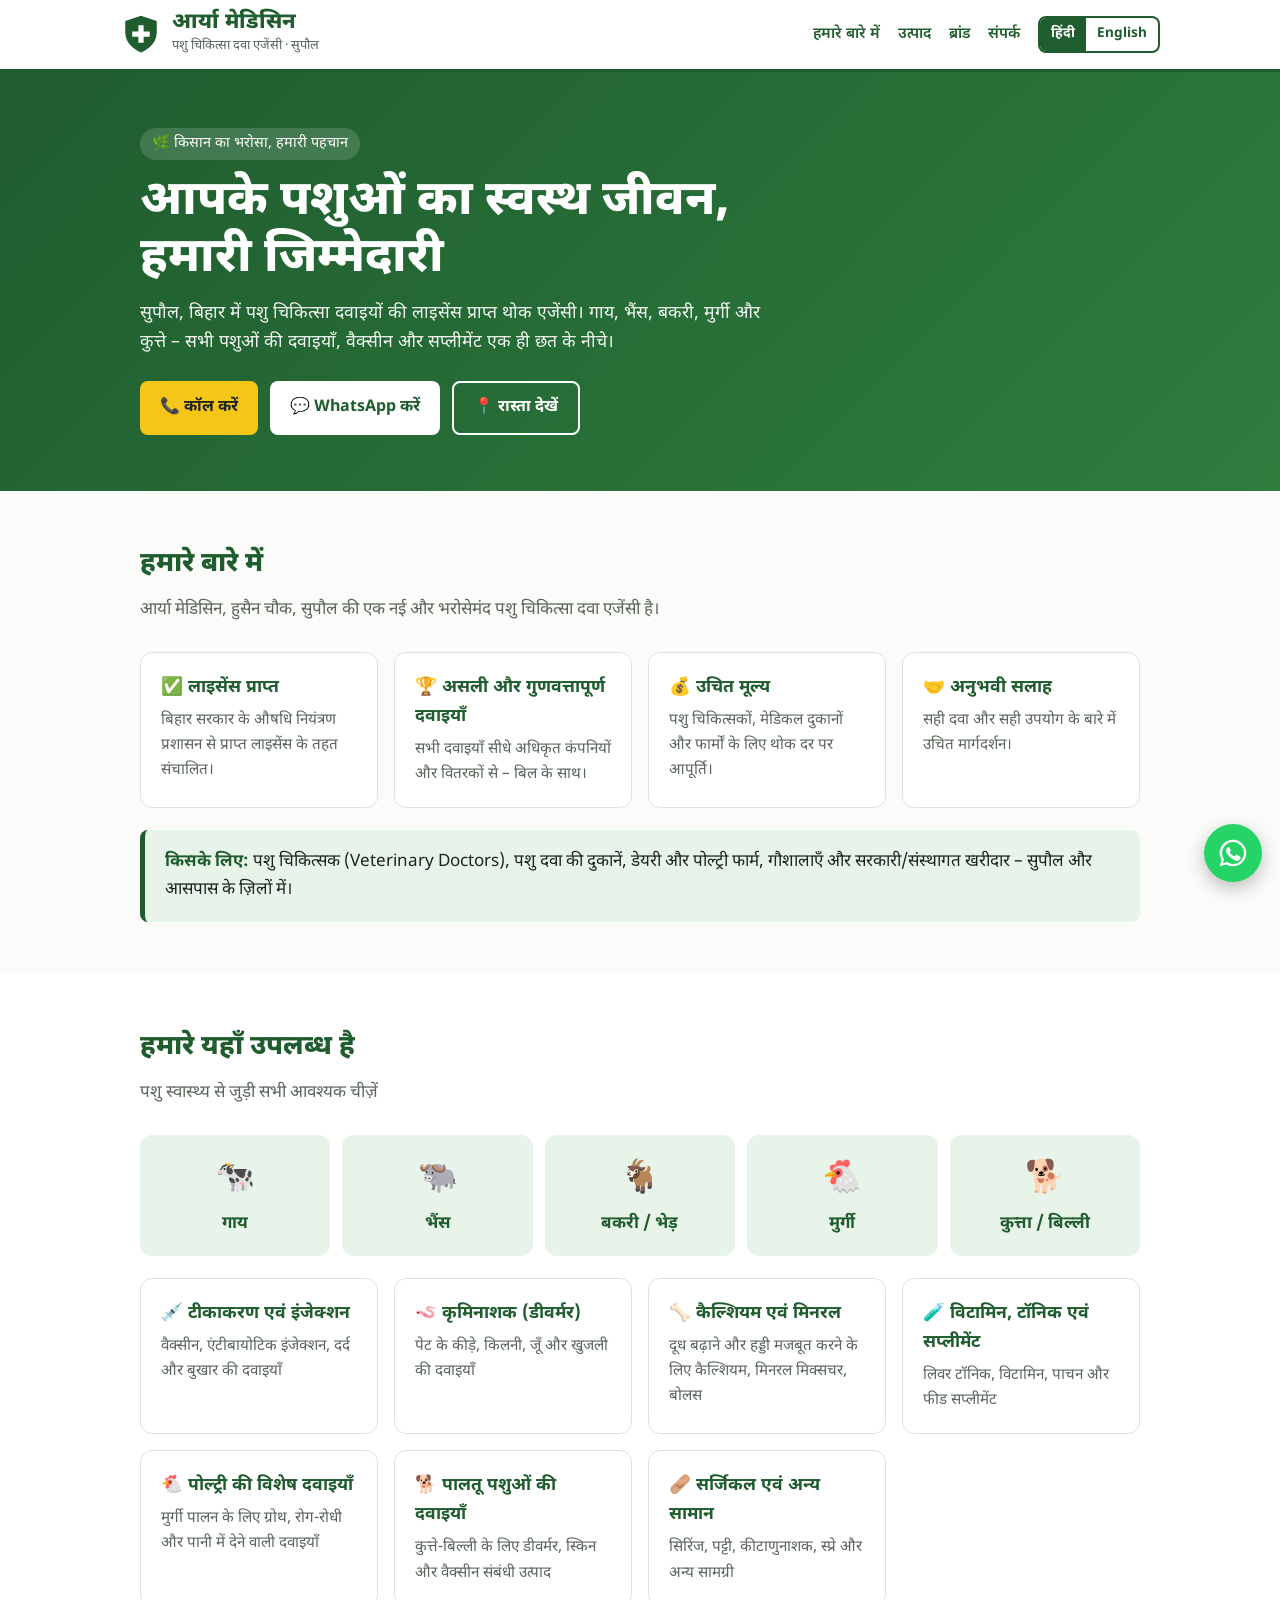
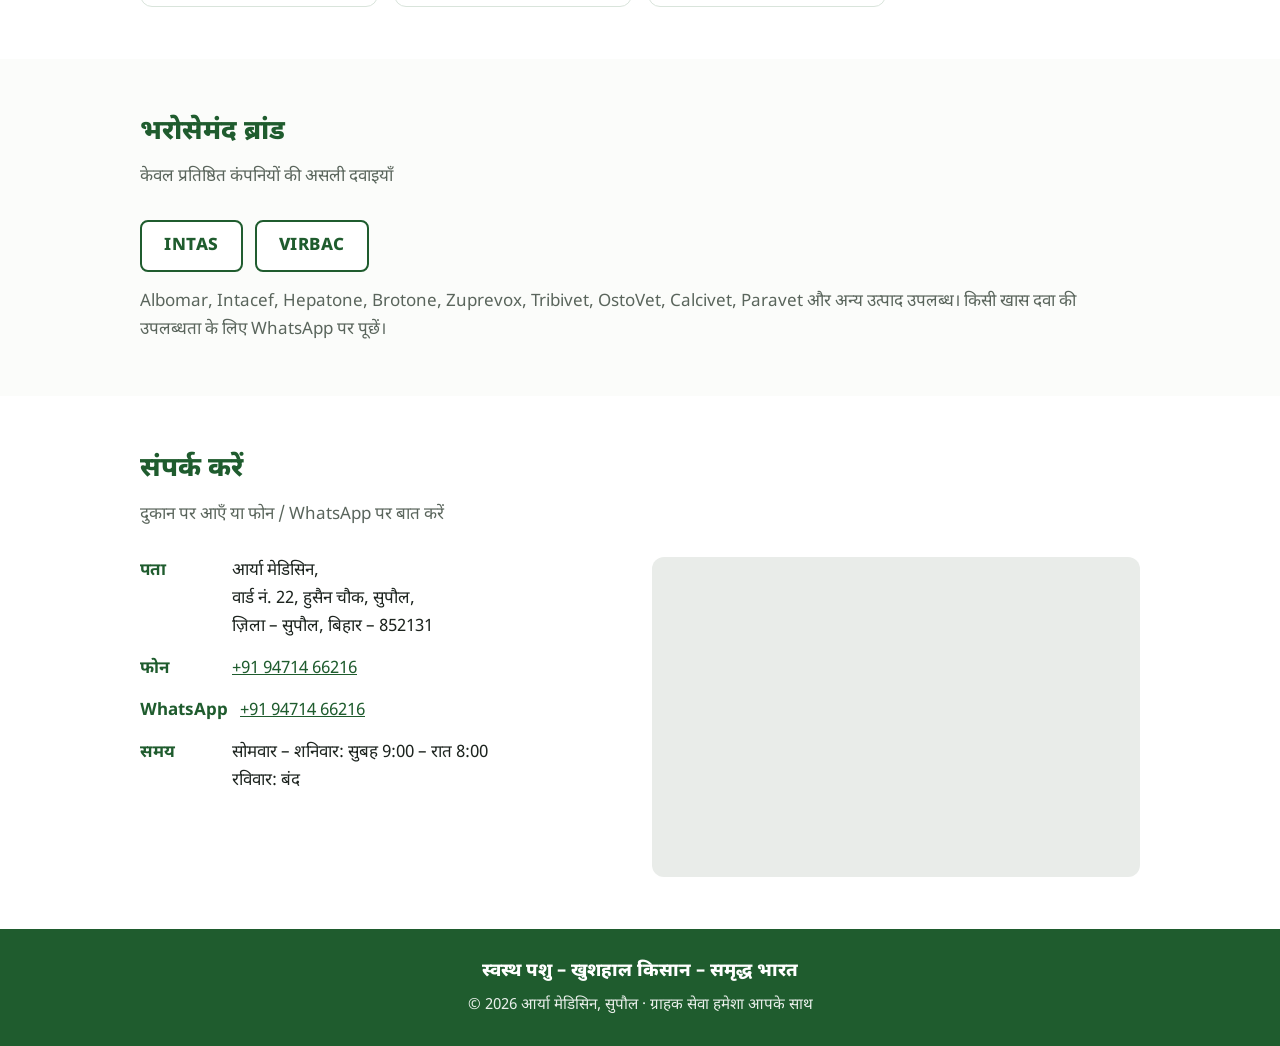
==== index.html @ ba801349 "Arya Medicine bilingual static site" ====
<!DOCTYPE html>
<html lang="hi">
<head>
<meta charset="UTF-8">
<meta name="viewport" content="width=device-width, initial-scale=1">
<title>आर्या मेडिसिन – पशु चिकित्सा दवा एजेंसी, सुपौल, बिहार</title>
<meta name="description" content="आर्या मेडिसिन, हुसैन चौक, सुपौल (बिहार) – गाय, भैंस, बकरी, मुर्गी और कुत्ते की दवाइयाँ, वैक्सीन, इंजेक्शन, विटामिन और सप्लीमेंट की लाइसेंस प्राप्त थोक एजेंसी। Intas, Virbac जैसे भरोसेमंद ब्रांड।">
<link rel="canonical" href="https://aryamedicine.in/">
<link rel="alternate" hreflang="hi" href="https://aryamedicine.in/">
<link rel="alternate" hreflang="en" href="https://aryamedicine.in/en/">
<link rel="alternate" hreflang="x-default" href="https://aryamedicine.in/">
<meta property="og:title" content="आर्या मेडिसिन – पशु चिकित्सा दवा एजेंसी, सुपौल">
<meta property="og:description" content="सुपौल, बिहार में पशु दवाइयों की लाइसेंस प्राप्त थोक एजेंसी। गाय, भैंस, बकरी, मुर्गी, कुत्ते – सभी की दवाइयाँ उपलब्ध।">
<meta property="og:type" content="website">
<meta property="og:url" content="https://aryamedicine.in/">
<meta property="og:locale" content="hi_IN">
<link rel="preconnect" href="https://fonts.googleapis.com">
<link rel="preconnect" href="https://fonts.gstatic.com" crossorigin>
<link href="https://fonts.googleapis.com/css2?family=Noto+Sans+Devanagari:wght@400;600;800&display=swap" rel="stylesheet">
<link rel="stylesheet" href="style.css">
<script type="application/ld+json">
{
  "@context": "https://schema.org",
  "@type": ["WholesaleStore", "MedicalBusiness"],
  "@id": "https://aryamedicine.in/#business",
  "name": "Arya Medicine",
  "alternateName": "आर्या मेडिसिन",
  "description": "Licensed veterinary medicine wholesale agency in Supaul, Bihar. Medicines, vaccines, dewormers, supplements for cattle, buffalo, goat, poultry and pets.",
  "url": "https://aryamedicine.in/",
  "telephone": "+91-9471466216",
  "address": {
    "@type": "PostalAddress",
    "streetAddress": "Ward No-22, Husain Chowk",
    "addressLocality": "Supaul",
    "addressRegion": "Bihar",
    "postalCode": "852131",
    "addressCountry": "IN"
  },
  "geo": { "@type": "GeoCoordinates", "latitude": 26.1260, "longitude": 86.6050 },
  "openingHoursSpecification": [{
    "@type": "OpeningHoursSpecification",
    "dayOfWeek": ["Monday","Tuesday","Wednesday","Thursday","Friday","Saturday"],
    "opens": "09:00", "closes": "20:00"
  }],
  "areaServed": [
    { "@type": "AdministrativeArea", "name": "Supaul District, Bihar" },
    { "@type": "City", "name": "Supaul" }
  ],
  "knowsAbout": ["Veterinary medicines","Cattle medicines","Poultry medicines","Goat medicines","Pet medicines","Veterinary vaccines","Animal feed supplements"],
  "brand": [{ "@type": "Brand", "name": "Intas" }, { "@type": "Brand", "name": "Virbac" }],
  "sameAs": []
}
</script>
</head>
<body>

<header>
  <div class="wrap top">
    <a class="logo" href="./">
      <svg viewBox="0 0 48 48" aria-hidden="true"><path d="M24 3l18 6v13c0 11-8 19-18 23C14 41 6 33 6 22V9z" fill="#1f5c2e"/><path d="M21 14h6v7h7v6h-7v7h-6v-7h-7v-6h7z" fill="#fff"/></svg>
      <span><b>आर्या मेडिसिन</b><small>पशु चिकित्सा दवा एजेंसी · सुपौल</small></span>
    </a>
    <div class="right">
      <nav>
        <a href="#about">हमारे बारे में</a>
        <a href="#products">उत्पाद</a>
        <a href="#brands">ब्रांड</a>
        <a href="#contact">संपर्क</a>
      </nav>
      <div class="lang" aria-label="भाषा चुनें"><span>हिंदी</span><a href="en/" hreflang="en" lang="en">English</a></div>
    </div>
  </div>
</header>

<div class="hero">
  <div class="wrap">
    <span class="tag">🌿 किसान का भरोसा, हमारी पहचान</span>
    <h1>आपके पशुओं का स्वस्थ जीवन,<br>हमारी जिम्मेदारी</h1>
    <p>सुपौल, बिहार में पशु चिकित्सा दवाइयों की लाइसेंस प्राप्त थोक एजेंसी। गाय, भैंस, बकरी, मुर्गी और कुत्ते – सभी पशुओं की दवाइयाँ, वैक्सीन और सप्लीमेंट एक ही छत के नीचे।</p>
    <div class="btns">
      <a class="btn btn-y" href="tel:+919471466216">📞 कॉल करें</a>
      <a class="btn btn-w" href="https://wa.me/919471466216?text=नमस्ते%2C%20मुझे%20दवाई%20की%20जानकारी%20चाहिए">💬 WhatsApp करें</a>
      <a class="btn btn-o" href="#contact">📍 रास्ता देखें</a>
    </div>
  </div>
</div>

<section id="about">
  <div class="wrap">
    <h2>हमारे बारे में</h2>
    <p class="sub">आर्या मेडिसिन, हुसैन चौक, सुपौल की एक नई और भरोसेमंद पशु चिकित्सा दवा एजेंसी है।</p>
    <div class="grid">
      <div class="card"><h3>✅ लाइसेंस प्राप्त</h3><p>बिहार सरकार के औषधि नियंत्रण प्रशासन से प्राप्त लाइसेंस के तहत संचालित।</p></div>
      <div class="card"><h3>🏆 असली और गुणवत्तापूर्ण दवाइयाँ</h3><p>सभी दवाइयाँ सीधे अधिकृत कंपनियों और वितरकों से – बिल के साथ।</p></div>
      <div class="card"><h3>💰 उचित मूल्य</h3><p>पशु चिकित्सकों, मेडिकल दुकानों और फार्मों के लिए थोक दर पर आपूर्ति।</p></div>
      <div class="card"><h3>🤝 अनुभवी सलाह</h3><p>सही दवा और सही उपयोग के बारे में उचित मार्गदर्शन।</p></div>
    </div>
    <div class="trust">
      <b>किसके लिए:</b> पशु चिकित्सक (Veterinary Doctors), पशु दवा की दुकानें, डेयरी और पोल्ट्री फार्म, गौशालाएँ और सरकारी/संस्थागत खरीदार – सुपौल और आसपास के ज़िलों में।
    </div>
  </div>
</section>

<section id="products">
  <div class="wrap">
    <h2>हमारे यहाँ उपलब्ध है</h2>
    <p class="sub">पशु स्वास्थ्य से जुड़ी सभी आवश्यक चीज़ें</p>
    <div class="animals">
      <div class="animal"><span>🐄</span>गाय</div>
      <div class="animal"><span>🐃</span>भैंस</div>
      <div class="animal"><span>🐐</span>बकरी / भेड़</div>
      <div class="animal"><span>🐔</span>मुर्गी</div>
      <div class="animal"><span>🐕</span>कुत्ता / बिल्ली</div>
    </div>
    <div class="grid" style="margin-top:22px">
      <div class="card"><h3>💉 टीकाकरण एवं इंजेक्शन</h3><p>वैक्सीन, एंटीबायोटिक इंजेक्शन, दर्द और बुखार की दवाइयाँ</p></div>
      <div class="card"><h3>🪱 कृमिनाशक (डीवर्मर)</h3><p>पेट के कीड़े, किलनी, जूँ और खुजली की दवाइयाँ</p></div>
      <div class="card"><h3>🦴 कैल्शियम एवं मिनरल</h3><p>दूध बढ़ाने और हड्डी मजबूत करने के लिए कैल्शियम, मिनरल मिक्सचर, बोलस</p></div>
      <div class="card"><h3>🧪 विटामिन, टॉनिक एवं सप्लीमेंट</h3><p>लिवर टॉनिक, विटामिन, पाचन और फीड सप्लीमेंट</p></div>
      <div class="card"><h3>🐔 पोल्ट्री की विशेष दवाइयाँ</h3><p>मुर्गी पालन के लिए ग्रोथ, रोग-रोधी और पानी में देने वाली दवाइयाँ</p></div>
      <div class="card"><h3>🐕 पालतू पशुओं की दवाइयाँ</h3><p>कुत्ते-बिल्ली के लिए डीवर्मर, स्किन और वैक्सीन संबंधी उत्पाद</p></div>
      <div class="card"><h3>🩹 सर्जिकल एवं अन्य सामान</h3><p>सिरिंज, पट्टी, कीटाणुनाशक, स्प्रे और अन्य सामग्री</p></div>
    </div>
  </div>
</section>

<section id="brands">
  <div class="wrap">
    <h2>भरोसेमंद ब्रांड</h2>
    <p class="sub">केवल प्रतिष्ठित कंपनियों की असली दवाइयाँ</p>
    <div class="brands">
      <span class="brand">INTAS</span>
      <span class="brand">VIRBAC</span>
    </div>
    <p style="margin-top:16px;color:var(--mut)">Albomar, Intacef, Hepatone, Brotone, Zuprevox, Tribivet, OstoVet, Calcivet, Paravet और अन्य उत्पाद उपलब्ध। किसी खास दवा की उपलब्धता के लिए WhatsApp पर पूछें।</p>
  </div>
</section>

<section id="contact">
  <div class="wrap">
    <h2>संपर्क करें</h2>
    <p class="sub">दुकान पर आएँ या फोन / WhatsApp पर बात करें</p>
    <div class="contact">
      <dl>
        <div><dt>पता</dt><dd>आर्या मेडिसिन,<br>वार्ड नं. 22, हुसैन चौक, सुपौल,<br>ज़िला – सुपौल, बिहार – 852131</dd></div>
        <div><dt>फोन</dt><dd><a href="tel:+919471466216">+91 94714 66216</a></dd></div>
        <div><dt>WhatsApp</dt><dd><a href="https://wa.me/919471466216">+91 94714 66216</a></dd></div>
        <div><dt>समय</dt><dd>सोमवार – शनिवार: सुबह 9:00 – रात 8:00<br>रविवार: बंद</dd></div>
      </dl>
      <iframe class="map" loading="lazy" title="आर्या मेडिसिन का नक्शा" referrerpolicy="no-referrer-when-downgrade"
        src="https://www.google.com/maps?q=Husain+Chowk,+Supaul,+Bihar+852131&output=embed"></iframe>
    </div>
  </div>
</section>

<footer>
  <div class="wrap">
    <p class="slogan">स्वस्थ पशु – खुशहाल किसान – समृद्ध भारत</p>
    <p>© <span id="y"></span> आर्या मेडिसिन, सुपौल · ग्राहक सेवा हमेशा आपके साथ</p>
  </div>
</footer>

<a class="wa" href="https://wa.me/919471466216" aria-label="WhatsApp पर संदेश भेजें">
  <svg viewBox="0 0 24 24"><path d="M12 2a10 10 0 0 0-8.6 15.1L2 22l5-1.3A10 10 0 1 0 12 2zm0 18.2a8.2 8.2 0 0 1-4.2-1.2l-.3-.2-3 .8.8-2.9-.2-.3A8.2 8.2 0 1 1 12 20.2zm4.5-6.1c-.2-.1-1.5-.7-1.7-.8s-.4-.1-.6.1-.6.8-.8 1-.3.2-.5.1a6.7 6.7 0 0 1-3.3-2.9c-.3-.4.3-.4.7-1.3.1-.2 0-.3 0-.4l-.8-1.8c-.2-.5-.4-.4-.6-.4h-.5a1 1 0 0 0-.7.3 3 3 0 0 0-.9 2.2 5.2 5.2 0 0 0 1.1 2.8 12 12 0 0 0 4.6 4.1c1.7.7 2.4.8 3.2.7a2.8 2.8 0 0 0 1.8-1.3 2.2 2.2 0 0 0 .2-1.3c-.1-.1-.3-.2-.5-.3z"/></svg>
</a>

<script>document.getElementById('y').textContent=new Date().getFullYear()</script>
</body>
</html>
---- style.css ----
:root{--g:#1f5c2e;--g2:#2e7d3f;--g3:#e8f3ea;--y:#f5c518;--ink:#1d241f;--mut:#5a655c;--bg:#fbfcfa;--line:#d9e4db}
  *{box-sizing:border-box;margin:0;padding:0}
  html{scroll-behavior:smooth}
  body{font-family:"Noto Sans Devanagari",system-ui,sans-serif;color:var(--ink);background:var(--bg);line-height:1.65;font-size:17px}
  a{color:var(--g)}
  .wrap{max-width:1040px;margin:0 auto;padding:0 20px}
  header{background:#fff;border-bottom:3px solid var(--g);position:sticky;top:0;z-index:9}
  .top{display:flex;align-items:center;justify-content:space-between;gap:12px;padding:12px 0}
  .logo{display:flex;align-items:center;gap:10px;text-decoration:none;color:var(--g)}
  .logo b{font-size:1.35rem;font-weight:800;line-height:1.1;display:block}
  .logo small{color:var(--mut);font-size:.8rem;display:block}
  .logo svg{width:42px;height:42px;flex:none}
  nav{display:flex;gap:18px;flex-wrap:wrap}
  nav a{text-decoration:none;font-weight:600;font-size:.95rem}
  .hero{background:linear-gradient(135deg,var(--g) 0%,var(--g2) 100%);color:#fff;padding:56px 0}
  .hero .tag{display:inline-block;background:rgba(255,255,255,.15);padding:4px 12px;border-radius:20px;font-size:.9rem;margin-bottom:14px}
  .hero h1{font-size:clamp(1.9rem,5vw,3rem);font-weight:800;line-height:1.2;margin-bottom:10px}
  .hero p{font-size:1.1rem;max-width:640px;opacity:.95;margin-bottom:24px}
  .btns{display:flex;gap:12px;flex-wrap:wrap}
  .btn{display:inline-flex;align-items:center;gap:8px;padding:12px 20px;border-radius:8px;font-weight:700;text-decoration:none;font-size:1rem}
  .btn-y{background:var(--y);color:var(--ink)}
  .btn-w{background:#fff;color:var(--g)}
  .btn-o{border:2px solid #fff;color:#fff}
  section{padding:52px 0}
  section:nth-of-type(even){background:#fff}
  h2{color:var(--g);font-size:1.7rem;font-weight:800;margin-bottom:8px}
  .sub{color:var(--mut);margin-bottom:28px}
  .grid{display:grid;gap:16px;grid-template-columns:repeat(auto-fit,minmax(220px,1fr))}
  .card{background:#fff;border:1px solid var(--line);border-radius:12px;padding:20px}
  .card h3{font-size:1.1rem;color:var(--g);margin-bottom:6px}
  .card p{color:var(--mut);font-size:.95rem}
  .animals{display:grid;gap:12px;grid-template-columns:repeat(auto-fit,minmax(140px,1fr))}
  .animal{background:var(--g3);border-radius:12px;padding:18px 12px;text-align:center;font-weight:700;color:var(--g)}
  .animal span{font-size:2rem;display:block;margin-bottom:4px}
  .brands{display:flex;gap:12px;flex-wrap:wrap}
  .brand{border:2px solid var(--g);border-radius:8px;padding:10px 22px;font-weight:800;color:var(--g);background:#fff;letter-spacing:.5px}
  .trust{background:var(--g3);border-left:5px solid var(--g);padding:18px 20px;border-radius:8px;margin-top:22px}
  .trust b{color:var(--g)}
  .contact{display:grid;gap:24px;grid-template-columns:1fr 1fr}
  .contact dl div{display:flex;gap:12px;margin-bottom:14px}
  .contact dt{font-weight:700;min-width:80px;color:var(--g)}
  .map{border:0;width:100%;height:320px;border-radius:12px;background:#e9ece9}
  footer{background:var(--g);color:#fff;padding:28px 0;text-align:center}
  footer p{opacity:.9;font-size:.95rem}
  footer .slogan{font-weight:800;font-size:1.15rem;margin-bottom:6px;opacity:1}
  .wa{position:fixed;right:18px;bottom:18px;background:#25d366;color:#fff;width:58px;height:58px;border-radius:50%;display:flex;align-items:center;justify-content:center;box-shadow:0 6px 18px rgba(0,0,0,.25);z-index:9}
  .wa svg{width:32px;height:32px;fill:#fff}
  @media(max-width:720px){.contact{grid-template-columns:1fr}nav{display:none}.hero{padding:40px 0}}

  .lang{display:inline-flex;border:2px solid var(--g);border-radius:8px;overflow:hidden;font-size:.85rem;font-weight:700;flex:none}
  .lang a,.lang span{padding:5px 11px;text-decoration:none;color:var(--g)}
  .lang span{background:var(--g);color:#fff}
  .right{display:flex;align-items:center;gap:18px}
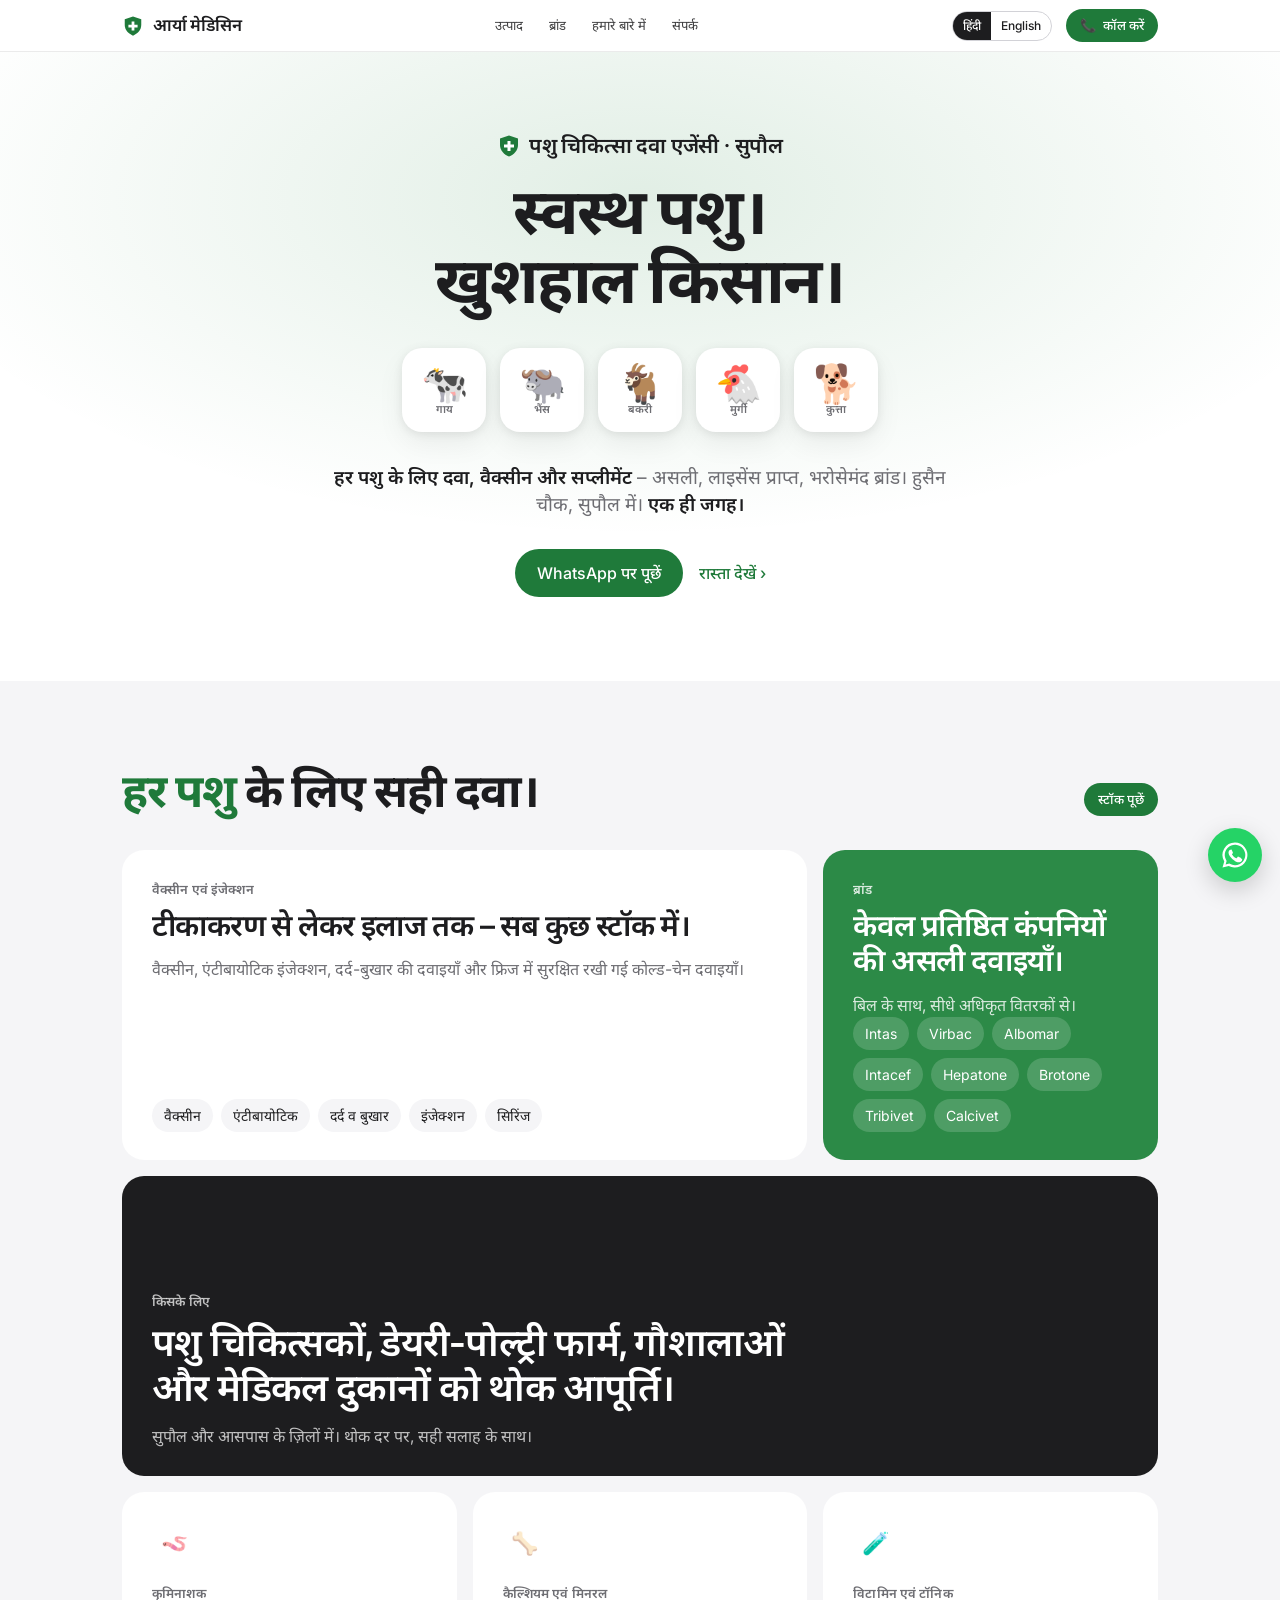
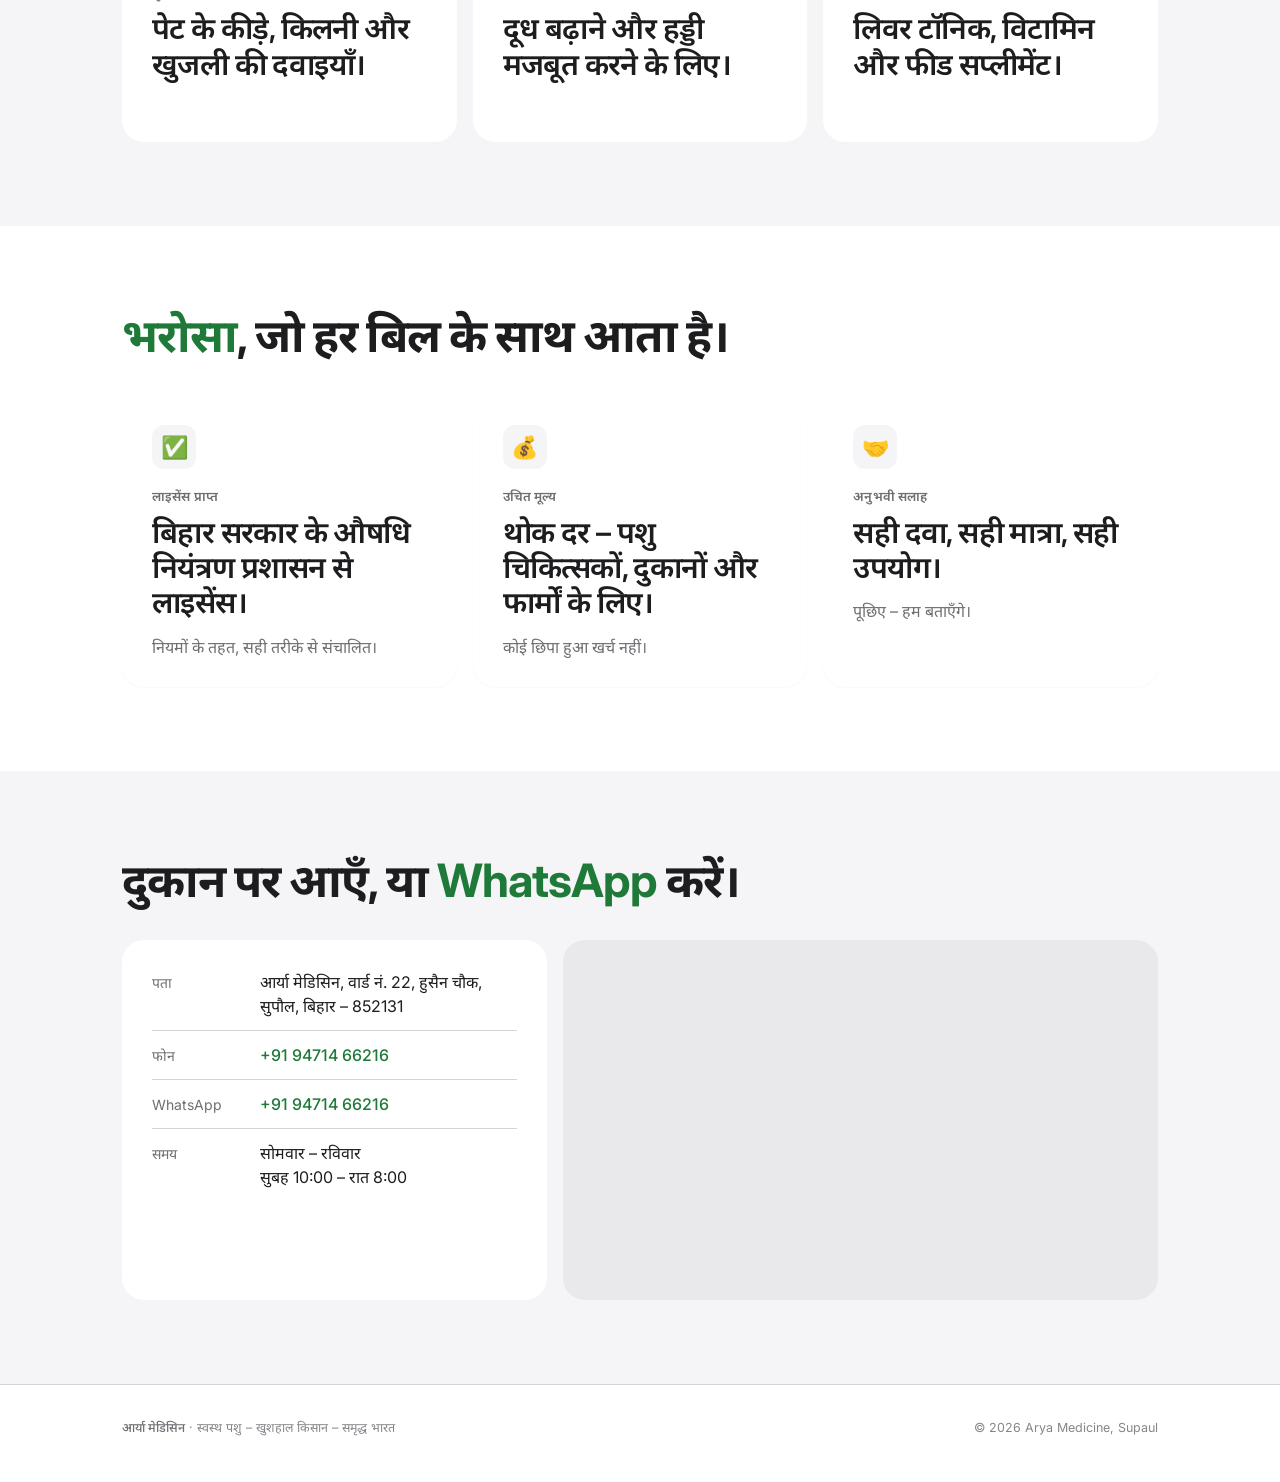
==== commit eafbe74e: "Redesign: minimal Apple Business-style layout (hi + en)" ====
--- a/index.html
+++ b/index.html
@@ -14,9 +14,12 @@
 <meta property="og:type" content="website">
 <meta property="og:url" content="https://aryamedicine.in/">
 <meta property="og:locale" content="hi_IN">
+<meta property="og:image" content="https://aryamedicine.in/assets/cover.png">
+<meta property="og:image:width" content="2048">
+<meta property="og:image:height" content="1152">
 <link rel="preconnect" href="https://fonts.googleapis.com">
 <link rel="preconnect" href="https://fonts.gstatic.com" crossorigin>
-<link href="https://fonts.googleapis.com/css2?family=Noto+Sans+Devanagari:wght@400;600;800&display=swap" rel="stylesheet">
+<link href="https://fonts.googleapis.com/css2?family=Inter:wght@400;500;600;700&family=Noto+Sans+Devanagari:wght@400;500;600;700&display=swap" rel="stylesheet">
 <link rel="stylesheet" href="style.css">
 <script type="application/ld+json">
 {
@@ -53,117 +56,58 @@
 </script>
 </head>
 <body>
+<header class="nav"><div class="wrap">
+  <a class="brand" href="./"><svg viewBox="0 0 48 48" aria-hidden="true"><path d="M24 3l18 6v13c0 11-8 19-18 23C14 41 6 33 6 22V9z" fill="#1f7a3a"/><path d="M21 14h6v7h7v6h-7v7h-6v-7h-7v-6h7z" fill="#fff"/></svg>आर्या मेडिसिन</a>
+  <nav class="links"><a href="#products">उत्पाद</a><a href="#brands">ब्रांड</a><a href="#about">हमारे बारे में</a><a href="#contact">संपर्क</a></nav>
+  <div class="navr"><div class="lang" aria-label="भाषा चुनें"><span>हिंदी</span><a href="en/" hreflang="en" lang="en">English</a></div><a class="pill" href="tel:+919471466216">📞 <span>कॉल करें</span></a></div>
+</div></header>
 
-<header>
-  <div class="wrap top">
-    <a class="logo" href="./">
-      <svg viewBox="0 0 48 48" aria-hidden="true"><path d="M24 3l18 6v13c0 11-8 19-18 23C14 41 6 33 6 22V9z" fill="#1f5c2e"/><path d="M21 14h6v7h7v6h-7v7h-6v-7h-7v-6h7z" fill="#fff"/></svg>
-      <span><b>आर्या मेडिसिन</b><small>पशु चिकित्सा दवा एजेंसी · सुपौल</small></span>
-    </a>
-    <div class="right">
-      <nav>
-        <a href="#about">हमारे बारे में</a>
-        <a href="#products">उत्पाद</a>
-        <a href="#brands">ब्रांड</a>
-        <a href="#contact">संपर्क</a>
-      </nav>
-      <div class="lang" aria-label="भाषा चुनें"><span>हिंदी</span><a href="en/" hreflang="en" lang="en">English</a></div>
-    </div>
+<section class="hero"><div class="wrap">
+  <div class="eyebrow"><svg viewBox="0 0 48 48" aria-hidden="true"><path d="M24 3l18 6v13c0 11-8 19-18 23C14 41 6 33 6 22V9z" fill="#1f7a3a"/><path d="M21 14h6v7h7v6h-7v7h-6v-7h-7v-6h7z" fill="#fff"/></svg>पशु चिकित्सा दवा एजेंसी · सुपौल</div>
+  <h1>स्वस्थ पशु।<br>खुशहाल किसान।</h1>
+  <div class="tiles">
+    <div class="tile">🐄<small>गाय</small></div><div class="tile">🐃<small>भैंस</small></div><div class="tile">🐐<small>बकरी</small></div><div class="tile">🐔<small>मुर्गी</small></div><div class="tile">🐕<small>कुत्ता</small></div>
   </div>
-</header>
+  <p class="lead"><b>हर पशु के लिए दवा, वैक्सीन और सप्लीमेंट</b> – असली, लाइसेंस प्राप्त, भरोसेमंद ब्रांड। हुसैन चौक, सुपौल में। <b>एक ही जगह।</b></p>
+  <div class="ctas"><a class="pill lg" href="https://wa.me/919471466216?text=नमस्ते%2C%20मुझे%20दवाई%20की%20जानकारी%20चाहिए">WhatsApp पर पूछें</a><a class="tlink" href="#contact">रास्ता देखें</a></div>
+</div></section>
 
-<div class="hero">
-  <div class="wrap">
-    <span class="tag">🌿 किसान का भरोसा, हमारी पहचान</span>
-    <h1>आपके पशुओं का स्वस्थ जीवन,<br>हमारी जिम्मेदारी</h1>
-    <p>सुपौल, बिहार में पशु चिकित्सा दवाइयों की लाइसेंस प्राप्त थोक एजेंसी। गाय, भैंस, बकरी, मुर्गी और कुत्ते – सभी पशुओं की दवाइयाँ, वैक्सीन और सप्लीमेंट एक ही छत के नीचे।</p>
-    <div class="btns">
-      <a class="btn btn-y" href="tel:+919471466216">📞 कॉल करें</a>
-      <a class="btn btn-w" href="https://wa.me/919471466216?text=नमस्ते%2C%20मुझे%20दवाई%20की%20जानकारी%20चाहिए">💬 WhatsApp करें</a>
-      <a class="btn btn-o" href="#contact">📍 रास्ता देखें</a>
-    </div>
+<section class="sec alt" id="products"><div class="wrap">
+  <div class="shead"><h2><em>हर पशु</em> के लिए सही दवा।</h2><a class="pill" href="https://wa.me/919471466216">स्टॉक पूछें</a></div>
+  <div class="bento">
+    <div class="card c8"><div class="k">वैक्सीन एवं इंजेक्शन</div><h3>टीकाकरण से लेकर इलाज तक – सब कुछ स्टॉक में।</h3><p>वैक्सीन, एंटीबायोटिक इंजेक्शन, दर्द-बुखार की दवाइयाँ और फ्रिज में सुरक्षित रखी गई कोल्ड-चेन दवाइयाँ।</p><ul><li>वैक्सीन</li><li>एंटीबायोटिक</li><li>दर्द व बुखार</li><li>इंजेक्शन</li><li>सिरिंज</li></ul></div>
+    <div class="card c4 green" id="brands"><div class="k">ब्रांड</div><h3>केवल प्रतिष्ठित कंपनियों की असली दवाइयाँ।</h3><p>बिल के साथ, सीधे अधिकृत वितरकों से।</p><ul><li>Intas</li><li>Virbac</li><li>Albomar</li><li>Intacef</li><li>Hepatone</li><li>Brotone</li><li>Tribivet</li><li>Calcivet</li></ul></div>
+    <div class="card c12 dark"><div class="k">किसके लिए</div><h3>पशु चिकित्सकों, डेयरी-पोल्ट्री फार्म, गौशालाओं और मेडिकल दुकानों को थोक आपूर्ति।</h3><p>सुपौल और आसपास के ज़िलों में। थोक दर पर, सही सलाह के साथ।</p></div>
+    <div class="card c4"><div class="ico">🪱</div><div class="k">कृमिनाशक</div><h3>पेट के कीड़े, किलनी और खुजली की दवाइयाँ।</h3></div>
+    <div class="card c4"><div class="ico">🦴</div><div class="k">कैल्शियम एवं मिनरल</div><h3>दूध बढ़ाने और हड्डी मजबूत करने के लिए।</h3></div>
+    <div class="card c4"><div class="ico">🧪</div><div class="k">विटामिन एवं टॉनिक</div><h3>लिवर टॉनिक, विटामिन और फीड सप्लीमेंट।</h3></div>
   </div>
-</div>
+</div></section>
 
-<section id="about">
-  <div class="wrap">
-    <h2>हमारे बारे में</h2>
-    <p class="sub">आर्या मेडिसिन, हुसैन चौक, सुपौल की एक नई और भरोसेमंद पशु चिकित्सा दवा एजेंसी है।</p>
-    <div class="grid">
-      <div class="card"><h3>✅ लाइसेंस प्राप्त</h3><p>बिहार सरकार के औषधि नियंत्रण प्रशासन से प्राप्त लाइसेंस के तहत संचालित।</p></div>
-      <div class="card"><h3>🏆 असली और गुणवत्तापूर्ण दवाइयाँ</h3><p>सभी दवाइयाँ सीधे अधिकृत कंपनियों और वितरकों से – बिल के साथ।</p></div>
-      <div class="card"><h3>💰 उचित मूल्य</h3><p>पशु चिकित्सकों, मेडिकल दुकानों और फार्मों के लिए थोक दर पर आपूर्ति।</p></div>
-      <div class="card"><h3>🤝 अनुभवी सलाह</h3><p>सही दवा और सही उपयोग के बारे में उचित मार्गदर्शन।</p></div>
-    </div>
-    <div class="trust">
-      <b>किसके लिए:</b> पशु चिकित्सक (Veterinary Doctors), पशु दवा की दुकानें, डेयरी और पोल्ट्री फार्म, गौशालाएँ और सरकारी/संस्थागत खरीदार – सुपौल और आसपास के ज़िलों में।
-    </div>
+<section class="sec" id="about"><div class="wrap">
+  <div class="shead"><h2><em>भरोसा</em>, जो हर बिल के साथ आता है।</h2></div>
+  <div class="grid3">
+    <div class="card"><div class="ico">✅</div><div class="k">लाइसेंस प्राप्त</div><h3>बिहार सरकार के औषधि नियंत्रण प्रशासन से लाइसेंस।</h3><p>नियमों के तहत, सही तरीके से संचालित।</p></div>
+    <div class="card"><div class="ico">💰</div><div class="k">उचित मूल्य</div><h3>थोक दर – पशु चिकित्सकों, दुकानों और फार्मों के लिए।</h3><p>कोई छिपा हुआ खर्च नहीं।</p></div>
+    <div class="card"><div class="ico">🤝</div><div class="k">अनुभवी सलाह</div><h3>सही दवा, सही मात्रा, सही उपयोग।</h3><p>पूछिए – हम बताएँगे।</p></div>
   </div>
-</section>
+</div></section>
 
-<section id="products">
-  <div class="wrap">
-    <h2>हमारे यहाँ उपलब्ध है</h2>
-    <p class="sub">पशु स्वास्थ्य से जुड़ी सभी आवश्यक चीज़ें</p>
-    <div class="animals">
-      <div class="animal"><span>🐄</span>गाय</div>
-      <div class="animal"><span>🐃</span>भैंस</div>
-      <div class="animal"><span>🐐</span>बकरी / भेड़</div>
-      <div class="animal"><span>🐔</span>मुर्गी</div>
-      <div class="animal"><span>🐕</span>कुत्ता / बिल्ली</div>
-    </div>
-    <div class="grid" style="margin-top:22px">
-      <div class="card"><h3>💉 टीकाकरण एवं इंजेक्शन</h3><p>वैक्सीन, एंटीबायोटिक इंजेक्शन, दर्द और बुखार की दवाइयाँ</p></div>
-      <div class="card"><h3>🪱 कृमिनाशक (डीवर्मर)</h3><p>पेट के कीड़े, किलनी, जूँ और खुजली की दवाइयाँ</p></div>
-      <div class="card"><h3>🦴 कैल्शियम एवं मिनरल</h3><p>दूध बढ़ाने और हड्डी मजबूत करने के लिए कैल्शियम, मिनरल मिक्सचर, बोलस</p></div>
-      <div class="card"><h3>🧪 विटामिन, टॉनिक एवं सप्लीमेंट</h3><p>लिवर टॉनिक, विटामिन, पाचन और फीड सप्लीमेंट</p></div>
-      <div class="card"><h3>🐔 पोल्ट्री की विशेष दवाइयाँ</h3><p>मुर्गी पालन के लिए ग्रोथ, रोग-रोधी और पानी में देने वाली दवाइयाँ</p></div>
-      <div class="card"><h3>🐕 पालतू पशुओं की दवाइयाँ</h3><p>कुत्ते-बिल्ली के लिए डीवर्मर, स्किन और वैक्सीन संबंधी उत्पाद</p></div>
-      <div class="card"><h3>🩹 सर्जिकल एवं अन्य सामान</h3><p>सिरिंज, पट्टी, कीटाणुनाशक, स्प्रे और अन्य सामग्री</p></div>
-    </div>
+<section class="sec alt" id="contact"><div class="wrap">
+  <div class="shead"><h2>दुकान पर आएँ, या <em>WhatsApp</em> करें।</h2></div>
+  <div class="contact">
+    <div class="card"><dl>
+      <div><dt>पता</dt><dd>आर्या मेडिसिन, वार्ड नं. 22, हुसैन चौक, सुपौल, बिहार – 852131</dd></div>
+      <div><dt>फोन</dt><dd><a href="tel:+919471466216">+91 94714 66216</a></dd></div>
+      <div><dt>WhatsApp</dt><dd><a href="https://wa.me/919471466216">+91 94714 66216</a></dd></div>
+      <div><dt>समय</dt><dd>सोमवार – रविवार<br>सुबह 10:00 – रात 8:00</dd></div>
+    </dl></div>
+    <iframe class="map" loading="lazy" title="आर्या मेडिसिन का नक्शा" referrerpolicy="no-referrer-when-downgrade" src="https://www.google.com/maps?q=Arya+Medicine,+Husain+Chowk,+Supaul,+Bihar+852131&output=embed"></iframe>
   </div>
-</section>
+</div></section>
 
-<section id="brands">
-  <div class="wrap">
-    <h2>भरोसेमंद ब्रांड</h2>
-    <p class="sub">केवल प्रतिष्ठित कंपनियों की असली दवाइयाँ</p>
-    <div class="brands">
-      <span class="brand">INTAS</span>
-      <span class="brand">VIRBAC</span>
-    </div>
-    <p style="margin-top:16px;color:var(--mut)">Albomar, Intacef, Hepatone, Brotone, Zuprevox, Tribivet, OstoVet, Calcivet, Paravet और अन्य उत्पाद उपलब्ध। किसी खास दवा की उपलब्धता के लिए WhatsApp पर पूछें।</p>
-  </div>
-</section>
-
-<section id="contact">
-  <div class="wrap">
-    <h2>संपर्क करें</h2>
-    <p class="sub">दुकान पर आएँ या फोन / WhatsApp पर बात करें</p>
-    <div class="contact">
-      <dl>
-        <div><dt>पता</dt><dd>आर्या मेडिसिन,<br>वार्ड नं. 22, हुसैन चौक, सुपौल,<br>ज़िला – सुपौल, बिहार – 852131</dd></div>
-        <div><dt>फोन</dt><dd><a href="tel:+919471466216">+91 94714 66216</a></dd></div>
-        <div><dt>WhatsApp</dt><dd><a href="https://wa.me/919471466216">+91 94714 66216</a></dd></div>
-        <div><dt>समय</dt><dd>सोमवार – शनिवार: सुबह 9:00 – रात 8:00<br>रविवार: बंद</dd></div>
-      </dl>
-      <iframe class="map" loading="lazy" title="आर्या मेडिसिन का नक्शा" referrerpolicy="no-referrer-when-downgrade"
-        src="https://www.google.com/maps?q=Husain+Chowk,+Supaul,+Bihar+852131&output=embed"></iframe>
-    </div>
-  </div>
-</section>
-
-<footer>
-  <div class="wrap">
-    <p class="slogan">स्वस्थ पशु – खुशहाल किसान – समृद्ध भारत</p>
-    <p>© <span id="y"></span> आर्या मेडिसिन, सुपौल · ग्राहक सेवा हमेशा आपके साथ</p>
-  </div>
-</footer>
-
-<a class="wa" href="https://wa.me/919471466216" aria-label="WhatsApp पर संदेश भेजें">
-  <svg viewBox="0 0 24 24"><path d="M12 2a10 10 0 0 0-8.6 15.1L2 22l5-1.3A10 10 0 1 0 12 2zm0 18.2a8.2 8.2 0 0 1-4.2-1.2l-.3-.2-3 .8.8-2.9-.2-.3A8.2 8.2 0 1 1 12 20.2zm4.5-6.1c-.2-.1-1.5-.7-1.7-.8s-.4-.1-.6.1-.6.8-.8 1-.3.2-.5.1a6.7 6.7 0 0 1-3.3-2.9c-.3-.4.3-.4.7-1.3.1-.2 0-.3 0-.4l-.8-1.8c-.2-.5-.4-.4-.6-.4h-.5a1 1 0 0 0-.7.3 3 3 0 0 0-.9 2.2 5.2 5.2 0 0 0 1.1 2.8 12 12 0 0 0 4.6 4.1c1.7.7 2.4.8 3.2.7a2.8 2.8 0 0 0 1.8-1.3 2.2 2.2 0 0 0 .2-1.3c-.1-.1-.3-.2-.5-.3z"/></svg>
-</a>
-
+<footer><div class="wrap"><div><b>आर्या मेडिसिन</b> · स्वस्थ पशु – खुशहाल किसान – समृद्ध भारत</div><div>© <span id="y"></span> Arya Medicine, Supaul</div></div></footer>
+<a class="wa" href="https://wa.me/919471466216" aria-label="WhatsApp पर संदेश भेजें"><svg viewBox="0 0 24 24"><path d="M12 2a10 10 0 0 0-8.6 15.1L2 22l5-1.3A10 10 0 1 0 12 2zm0 18.2a8.2 8.2 0 0 1-4.2-1.2l-.3-.2-3 .8.8-2.9-.2-.3A8.2 8.2 0 1 1 12 20.2zm4.5-6.1c-.2-.1-1.5-.7-1.7-.8s-.4-.1-.6.1-.6.8-.8 1-.3.2-.5.1a6.7 6.7 0 0 1-3.3-2.9c-.3-.4.3-.4.7-1.3.1-.2 0-.3 0-.4l-.8-1.8c-.2-.5-.4-.4-.6-.4h-.5a1 1 0 0 0-.7.3 3 3 0 0 0-.9 2.2 5.2 5.2 0 0 0 1.1 2.8 12 12 0 0 0 4.6 4.1c1.7.7 2.4.8 3.2.7a2.8 2.8 0 0 0 1.8-1.3 2.2 2.2 0 0 0 .2-1.3c-.1-.1-.3-.2-.5-.3z"/></svg></a>
 <script>document.getElementById('y').textContent=new Date().getFullYear()</script>
 </body>
 </html>
--- a/style.css
+++ b/style.css
@@ -1,53 +1,83 @@
-:root{--g:#1f5c2e;--g2:#2e7d3f;--g3:#e8f3ea;--y:#f5c518;--ink:#1d241f;--mut:#5a655c;--bg:#fbfcfa;--line:#d9e4db}
-  *{box-sizing:border-box;margin:0;padding:0}
-  html{scroll-behavior:smooth}
-  body{font-family:"Noto Sans Devanagari",system-ui,sans-serif;color:var(--ink);background:var(--bg);line-height:1.65;font-size:17px}
-  a{color:var(--g)}
-  .wrap{max-width:1040px;margin:0 auto;padding:0 20px}
-  header{background:#fff;border-bottom:3px solid var(--g);position:sticky;top:0;z-index:9}
-  .top{display:flex;align-items:center;justify-content:space-between;gap:12px;padding:12px 0}
-  .logo{display:flex;align-items:center;gap:10px;text-decoration:none;color:var(--g)}
-  .logo b{font-size:1.35rem;font-weight:800;line-height:1.1;display:block}
-  .logo small{color:var(--mut);font-size:.8rem;display:block}
-  .logo svg{width:42px;height:42px;flex:none}
-  nav{display:flex;gap:18px;flex-wrap:wrap}
-  nav a{text-decoration:none;font-weight:600;font-size:.95rem}
-  .hero{background:linear-gradient(135deg,var(--g) 0%,var(--g2) 100%);color:#fff;padding:56px 0}
-  .hero .tag{display:inline-block;background:rgba(255,255,255,.15);padding:4px 12px;border-radius:20px;font-size:.9rem;margin-bottom:14px}
-  .hero h1{font-size:clamp(1.9rem,5vw,3rem);font-weight:800;line-height:1.2;margin-bottom:10px}
-  .hero p{font-size:1.1rem;max-width:640px;opacity:.95;margin-bottom:24px}
-  .btns{display:flex;gap:12px;flex-wrap:wrap}
-  .btn{display:inline-flex;align-items:center;gap:8px;padding:12px 20px;border-radius:8px;font-weight:700;text-decoration:none;font-size:1rem}
-  .btn-y{background:var(--y);color:var(--ink)}
-  .btn-w{background:#fff;color:var(--g)}
-  .btn-o{border:2px solid #fff;color:#fff}
-  section{padding:52px 0}
-  section:nth-of-type(even){background:#fff}
-  h2{color:var(--g);font-size:1.7rem;font-weight:800;margin-bottom:8px}
-  .sub{color:var(--mut);margin-bottom:28px}
-  .grid{display:grid;gap:16px;grid-template-columns:repeat(auto-fit,minmax(220px,1fr))}
-  .card{background:#fff;border:1px solid var(--line);border-radius:12px;padding:20px}
-  .card h3{font-size:1.1rem;color:var(--g);margin-bottom:6px}
-  .card p{color:var(--mut);font-size:.95rem}
-  .animals{display:grid;gap:12px;grid-template-columns:repeat(auto-fit,minmax(140px,1fr))}
-  .animal{background:var(--g3);border-radius:12px;padding:18px 12px;text-align:center;font-weight:700;color:var(--g)}
-  .animal span{font-size:2rem;display:block;margin-bottom:4px}
-  .brands{display:flex;gap:12px;flex-wrap:wrap}
-  .brand{border:2px solid var(--g);border-radius:8px;padding:10px 22px;font-weight:800;color:var(--g);background:#fff;letter-spacing:.5px}
-  .trust{background:var(--g3);border-left:5px solid var(--g);padding:18px 20px;border-radius:8px;margin-top:22px}
-  .trust b{color:var(--g)}
-  .contact{display:grid;gap:24px;grid-template-columns:1fr 1fr}
-  .contact dl div{display:flex;gap:12px;margin-bottom:14px}
-  .contact dt{font-weight:700;min-width:80px;color:var(--g)}
-  .map{border:0;width:100%;height:320px;border-radius:12px;background:#e9ece9}
-  footer{background:var(--g);color:#fff;padding:28px 0;text-align:center}
-  footer p{opacity:.9;font-size:.95rem}
-  footer .slogan{font-weight:800;font-size:1.15rem;margin-bottom:6px;opacity:1}
-  .wa{position:fixed;right:18px;bottom:18px;background:#25d366;color:#fff;width:58px;height:58px;border-radius:50%;display:flex;align-items:center;justify-content:center;box-shadow:0 6px 18px rgba(0,0,0,.25);z-index:9}
-  .wa svg{width:32px;height:32px;fill:#fff}
-  @media(max-width:720px){.contact{grid-template-columns:1fr}nav{display:none}.hero{padding:40px 0}}
-
-  .lang{display:inline-flex;border:2px solid var(--g);border-radius:8px;overflow:hidden;font-size:.85rem;font-weight:700;flex:none}
-  .lang a,.lang span{padding:5px 11px;text-decoration:none;color:var(--g)}
-  .lang span{background:var(--g);color:#fff}
-  .right{display:flex;align-items:center;gap:18px}
+/* Arya Medicine — minimal design system (Apple Business-inspired) */
+:root{
+  --ink:#1d1d1f;--ink2:#6e6e73;--ink3:#86868b;
+  --bg:#fff;--bg2:#f5f5f7;--line:#d2d2d7;
+  --green:#1f7a3a;--green-dk:#155a2a;--green-bg:#2c8a47;
+  --r:22px;--r-sm:14px;--max:1080px;
+  --font:"Inter","Noto Sans Devanagari",-apple-system,BlinkMacSystemFont,"SF Pro Text","Segoe UI",Roboto,Helvetica,Arial,sans-serif;
+}
+*{box-sizing:border-box;margin:0;padding:0}
+html{scroll-behavior:smooth;-webkit-text-size-adjust:100%}
+body{font-family:var(--font);color:var(--ink);background:var(--bg);line-height:1.5;font-size:17px;-webkit-font-smoothing:antialiased}
+a{color:inherit;text-decoration:none}
+img{max-width:100%;display:block}
+.wrap{max-width:var(--max);margin:0 auto;padding:0 22px}
+/* header */
+.nav{position:sticky;top:0;z-index:20;height:52px;background:rgba(255,255,255,.72);backdrop-filter:saturate(180%) blur(20px);-webkit-backdrop-filter:saturate(180%) blur(20px);border-bottom:1px solid rgba(0,0,0,.08)}
+.nav .wrap{height:100%;display:flex;align-items:center;justify-content:space-between;gap:16px}
+.brand{display:flex;align-items:center;gap:9px;font-weight:600;font-size:17px;letter-spacing:-.01em}
+.brand svg{width:22px;height:22px}
+.links{display:flex;gap:26px;font-size:13px;color:var(--ink);opacity:.85}
+.links a:hover{color:var(--green)}
+.navr{display:flex;align-items:center;gap:14px}
+.pill{display:inline-flex;align-items:center;gap:7px;background:var(--green);color:#fff;border-radius:980px;padding:7px 14px;font-size:13px;font-weight:500;white-space:nowrap}
+.pill:hover{background:var(--green-dk)}
+.pill.lg{padding:12px 22px;font-size:16px}
+.pill.ghost{background:transparent;color:var(--green);border:1px solid var(--green)}
+.pill.ghost:hover{background:var(--green);color:#fff}
+.lang{display:inline-flex;border:1px solid var(--line);border-radius:980px;overflow:hidden;font-size:12px;font-weight:500}
+.lang a,.lang span{padding:5px 10px}
+.lang span{background:var(--ink);color:#fff}
+/* hero */
+.hero{position:relative;text-align:center;padding:78px 0 84px;overflow:hidden}
+.hero::before{content:"";position:absolute;inset:-40% -20% auto;height:140%;background:radial-gradient(60% 55% at 50% 45%,rgba(44,138,71,.14) 0%,rgba(44,138,71,.05) 45%,rgba(255,255,255,0) 70%);pointer-events:none}
+.hero>*{position:relative}
+.eyebrow{display:inline-flex;align-items:center;gap:8px;font-weight:600;font-size:21px;letter-spacing:-.01em;margin-bottom:14px}
+.eyebrow svg{width:24px;height:24px}
+h1{font-size:clamp(38px,6.4vw,64px);font-weight:700;letter-spacing:-.025em;line-height:1.08;max-width:820px;margin:0 auto 34px}
+.tiles{display:flex;justify-content:center;gap:14px;flex-wrap:wrap;margin-bottom:32px}
+.tile{width:84px;height:84px;border-radius:20px;background:#fff;box-shadow:0 2px 10px rgba(0,0,0,.08),0 12px 28px rgba(0,0,0,.06);display:flex;flex-direction:column;align-items:center;justify-content:center;gap:2px;font-size:38px;line-height:1}
+.tile small{font-size:11px;font-weight:600;color:var(--ink2);letter-spacing:0}
+.lead{max-width:640px;margin:0 auto 30px;font-size:19px;color:var(--ink2);line-height:1.45}
+.lead b{color:var(--ink);font-weight:600}
+.ctas{display:flex;gap:16px;justify-content:center;align-items:center;flex-wrap:wrap}
+.tlink{color:var(--green);font-size:16px;font-weight:500}
+.tlink::after{content:" ›"}
+/* sections */
+.sec{padding:84px 0}
+.sec.alt{background:var(--bg2)}
+.shead{display:flex;justify-content:space-between;align-items:flex-end;gap:24px;margin-bottom:34px}
+h2{font-size:clamp(30px,4.6vw,46px);font-weight:700;letter-spacing:-.022em;line-height:1.12;max-width:720px}
+h2 em{font-style:normal;color:var(--green)}
+.bento{display:grid;gap:16px;grid-template-columns:repeat(12,1fr)}
+.card{background:#fff;border-radius:var(--r);padding:30px 30px 28px;min-height:250px;display:flex;flex-direction:column;box-shadow:0 1px 2px rgba(0,0,0,.03)}
+.alt .card{box-shadow:none}
+.card .k{font-size:13px;font-weight:600;color:var(--ink2);margin-bottom:8px;letter-spacing:.01em}
+.card h3{font-size:clamp(22px,2.6vw,30px);font-weight:600;letter-spacing:-.02em;line-height:1.18;margin-bottom:14px}
+.card p,.card li{color:var(--ink2);font-size:16px}
+.card ul{list-style:none;margin-top:auto;display:flex;flex-wrap:wrap;gap:8px}
+.card li{background:var(--bg2);border-radius:980px;padding:6px 12px;font-size:14px;color:var(--ink)}
+.c8{grid-column:span 8}.c4{grid-column:span 4}.c6{grid-column:span 6}.c12{grid-column:span 12}
+.card.green{background:var(--green-bg);color:#fff}.card.green .k,.card.green p{color:rgba(255,255,255,.82)}.card.green li{background:rgba(255,255,255,.16);color:#fff}
+.card.dark{background:var(--ink);color:#fff;min-height:300px;justify-content:flex-end}.card.dark .k,.card.dark p{color:rgba(255,255,255,.72)}
+.card.dark h3{font-size:clamp(26px,3.4vw,38px);max-width:680px}
+.grid3{display:grid;gap:16px;grid-template-columns:repeat(3,1fr)}
+.ico{width:44px;height:44px;border-radius:12px;background:var(--bg2);display:flex;align-items:center;justify-content:center;font-size:22px;margin-bottom:18px}
+.alt .ico{background:#fff}
+/* contact */
+.contact{display:grid;grid-template-columns:5fr 7fr;gap:16px}
+.contact .card{min-height:0}
+.contact dl div{display:grid;grid-template-columns:96px 1fr;gap:12px;padding:12px 0;border-top:1px solid var(--line);font-size:16px}
+.contact dl div:first-child{border-top:0;padding-top:0}
+.contact dt{color:var(--ink2);font-size:14px;padding-top:2px}
+.contact dd a{color:var(--green);font-weight:500}
+.map{border:0;width:100%;height:100%;min-height:360px;border-radius:var(--r);background:#e9e9ec;display:block}
+/* footer */
+footer{padding:34px 0 44px;border-top:1px solid var(--line);color:var(--ink3);font-size:12.5px}
+footer .wrap{display:flex;justify-content:space-between;gap:16px;flex-wrap:wrap}
+footer b{color:var(--ink2);font-weight:500}
+/* floating whatsapp */
+.wa{position:fixed;right:18px;bottom:18px;width:54px;height:54px;border-radius:50%;background:#25d366;display:flex;align-items:center;justify-content:center;box-shadow:0 8px 24px rgba(0,0,0,.18);z-index:30}
+.wa svg{width:30px;height:30px;fill:#fff}
+@media(max-width:900px){.c8,.c4,.c6{grid-column:span 12}.grid3{grid-template-columns:1fr}.contact{grid-template-columns:1fr}.links{display:none}}
+@media(max-width:600px){.hero{padding:56px 0 64px}.tiles{gap:10px}.tile{width:60px;height:60px;border-radius:15px;font-size:28px}.tile small{display:none}.card{min-height:0}.card.dark{min-height:0}.sec{padding:60px 0}.card{padding:24px}.shead{flex-direction:column;align-items:flex-start}.nav .pill span{display:none}.nav .pill{padding:7px 10px}}
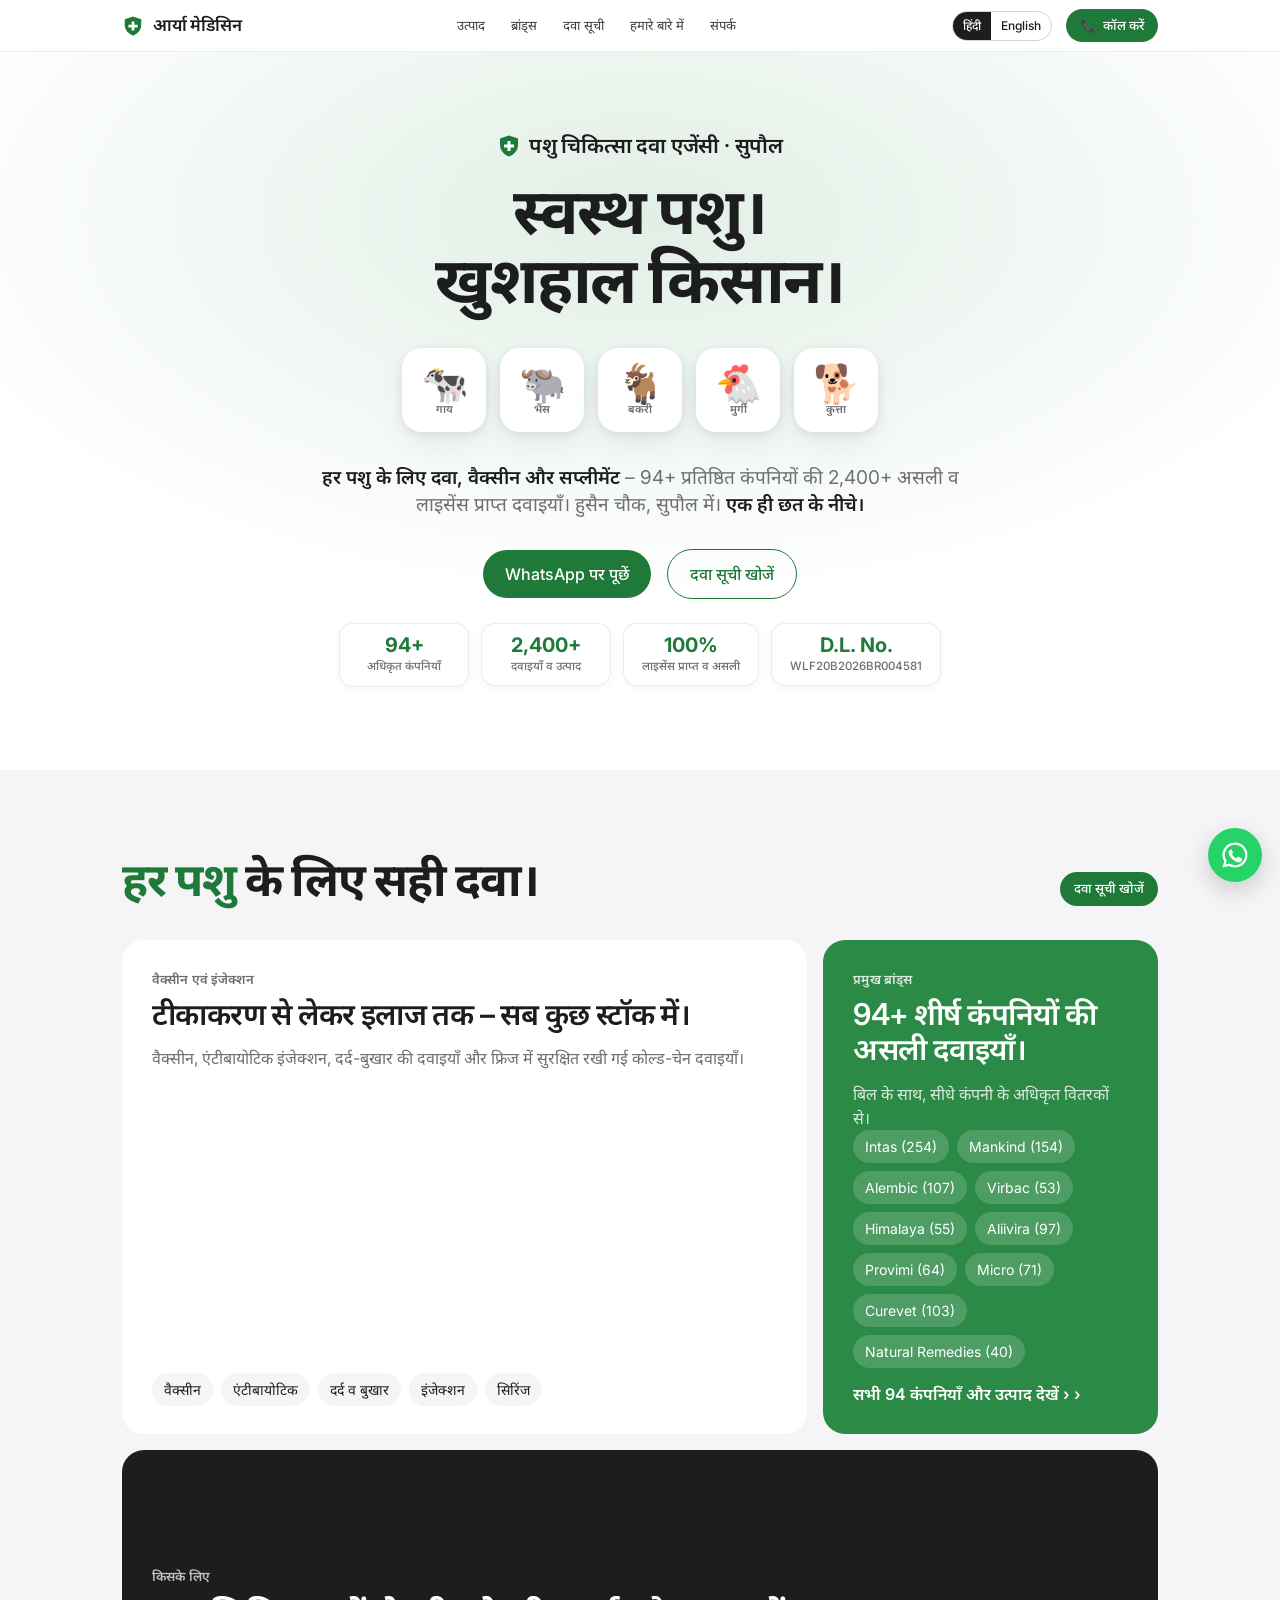
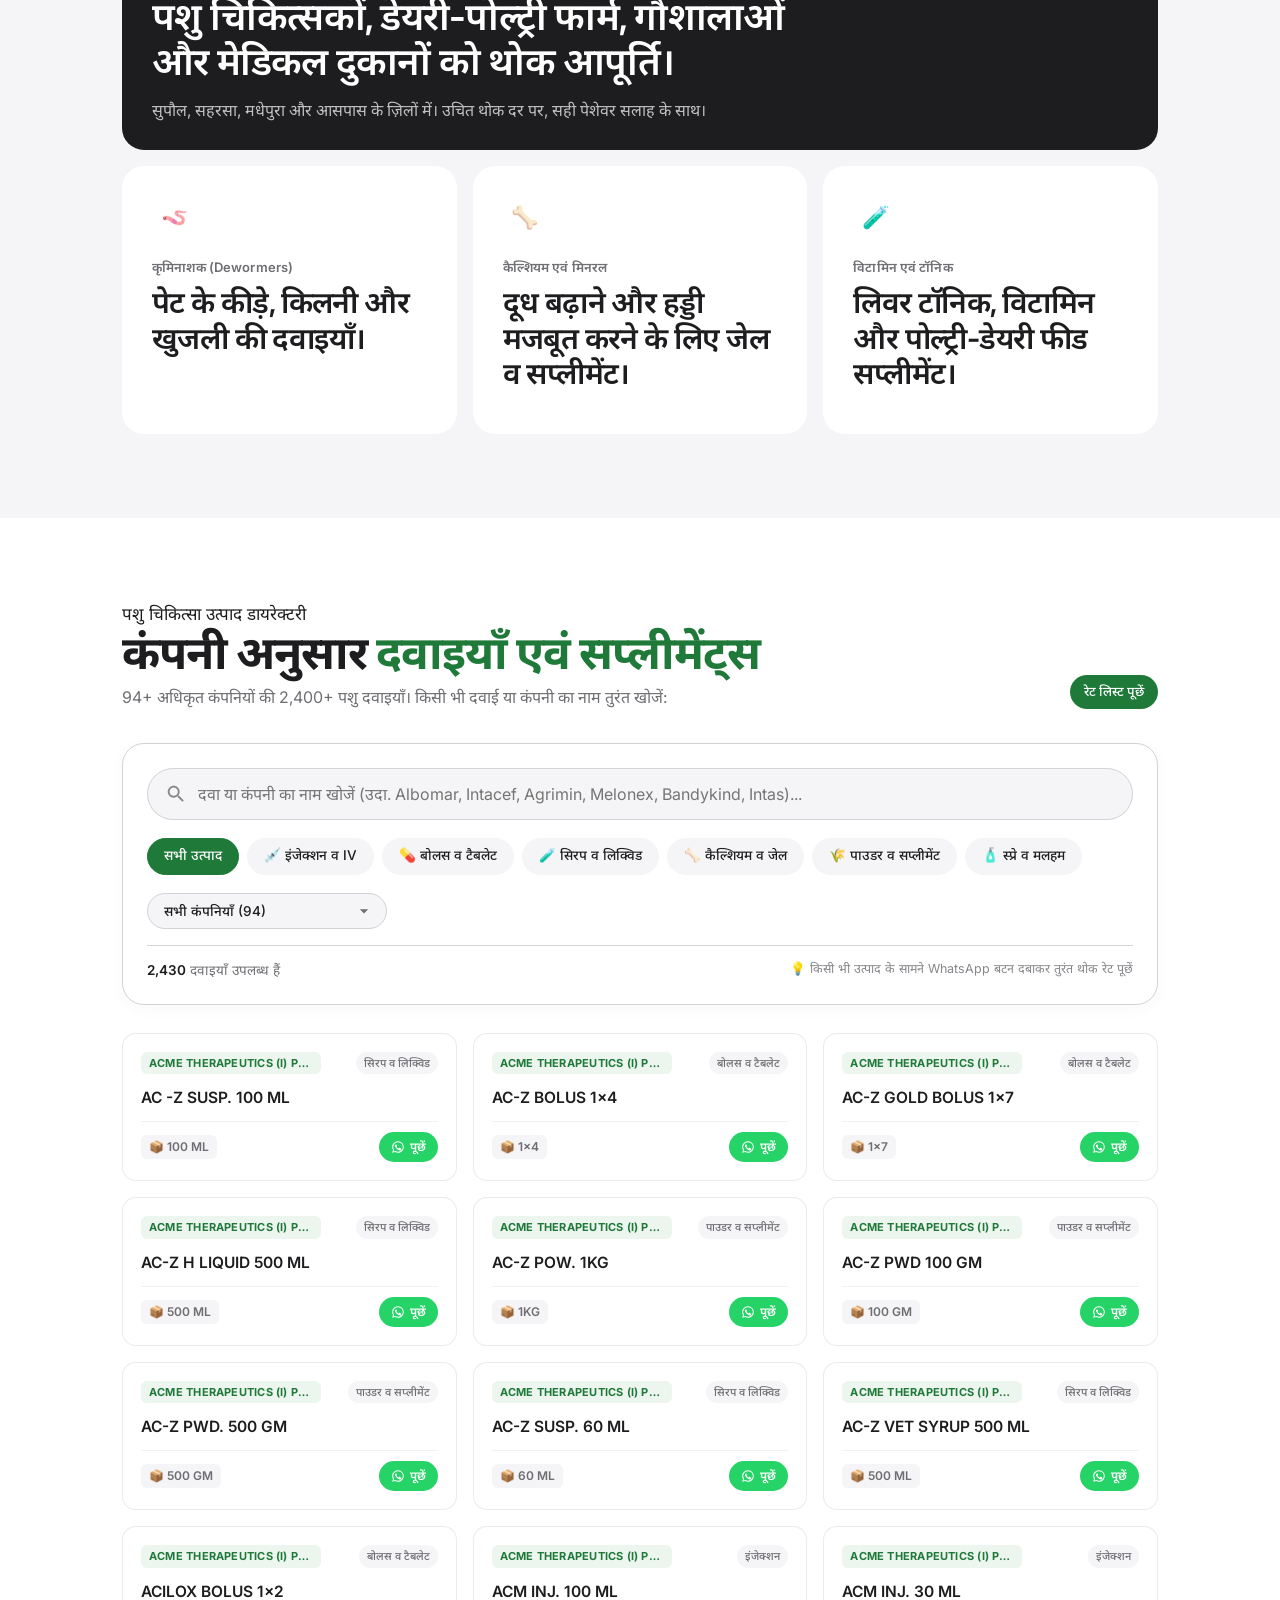
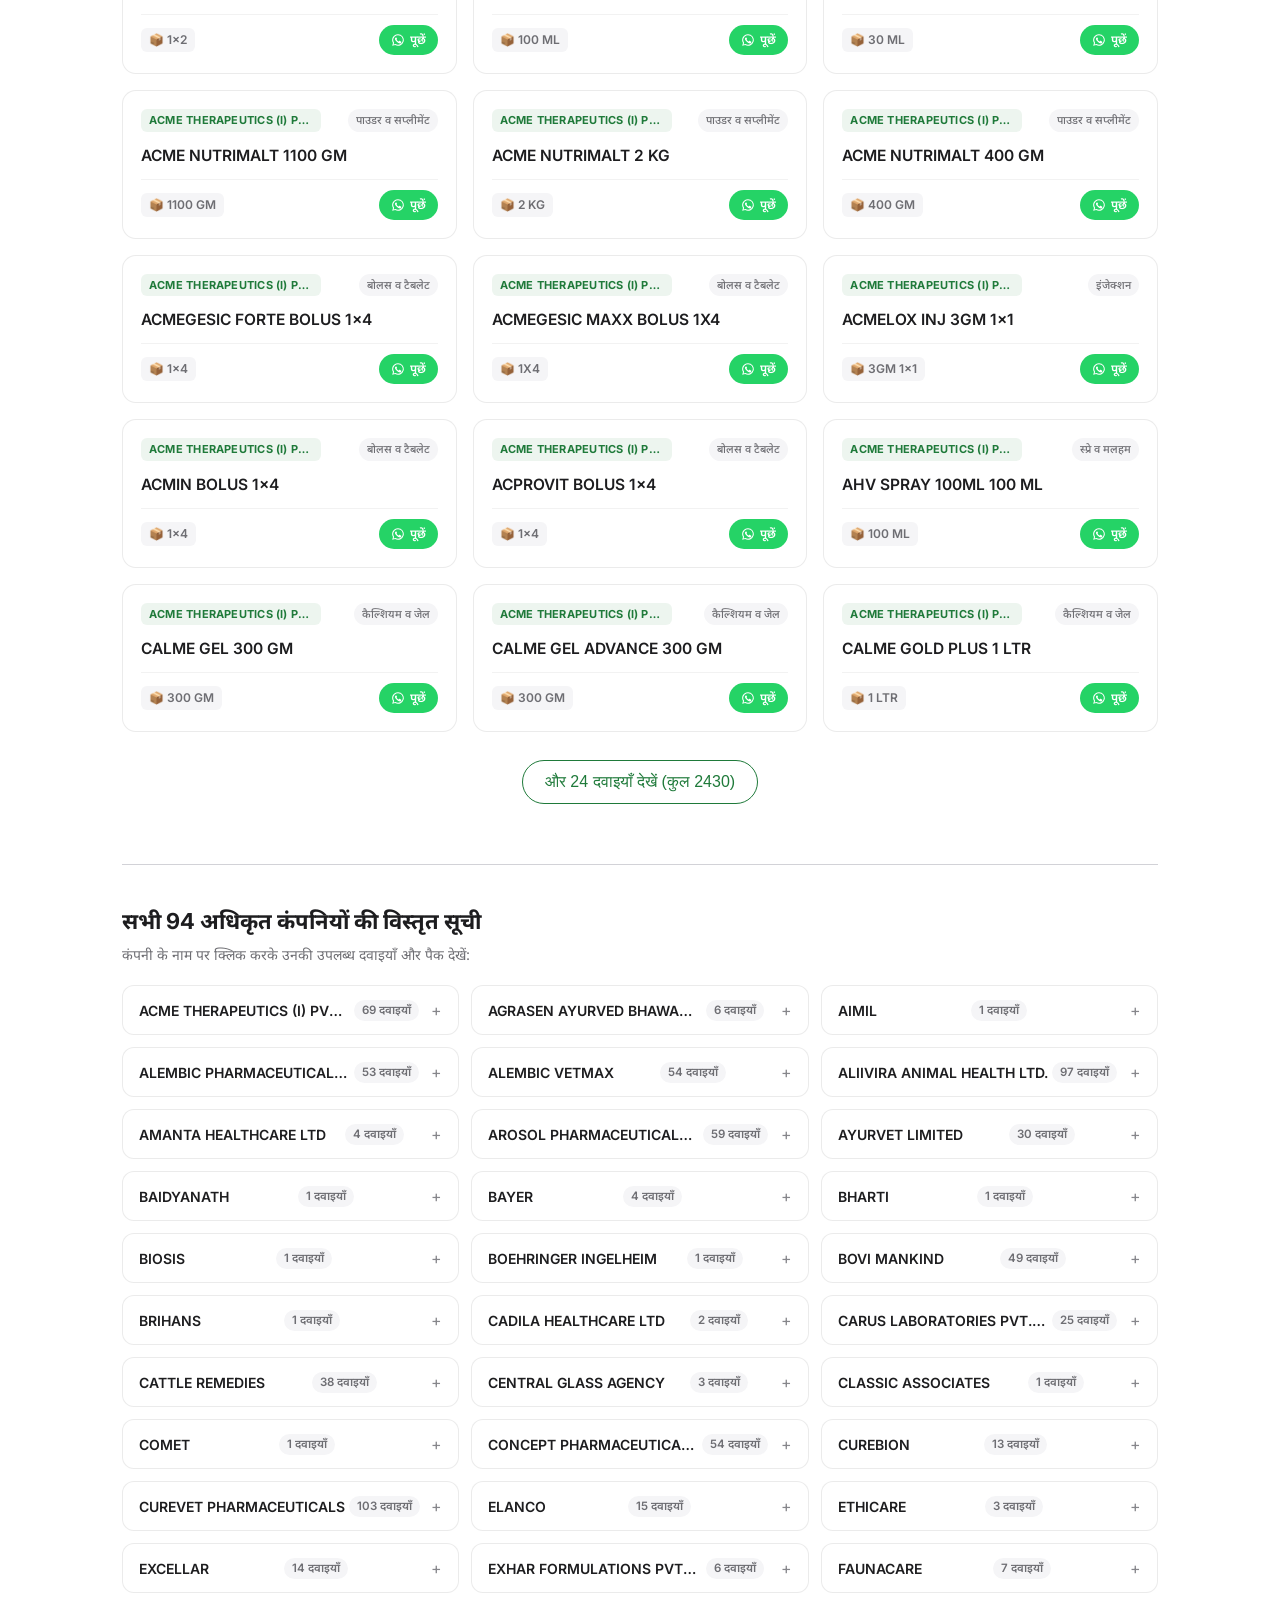
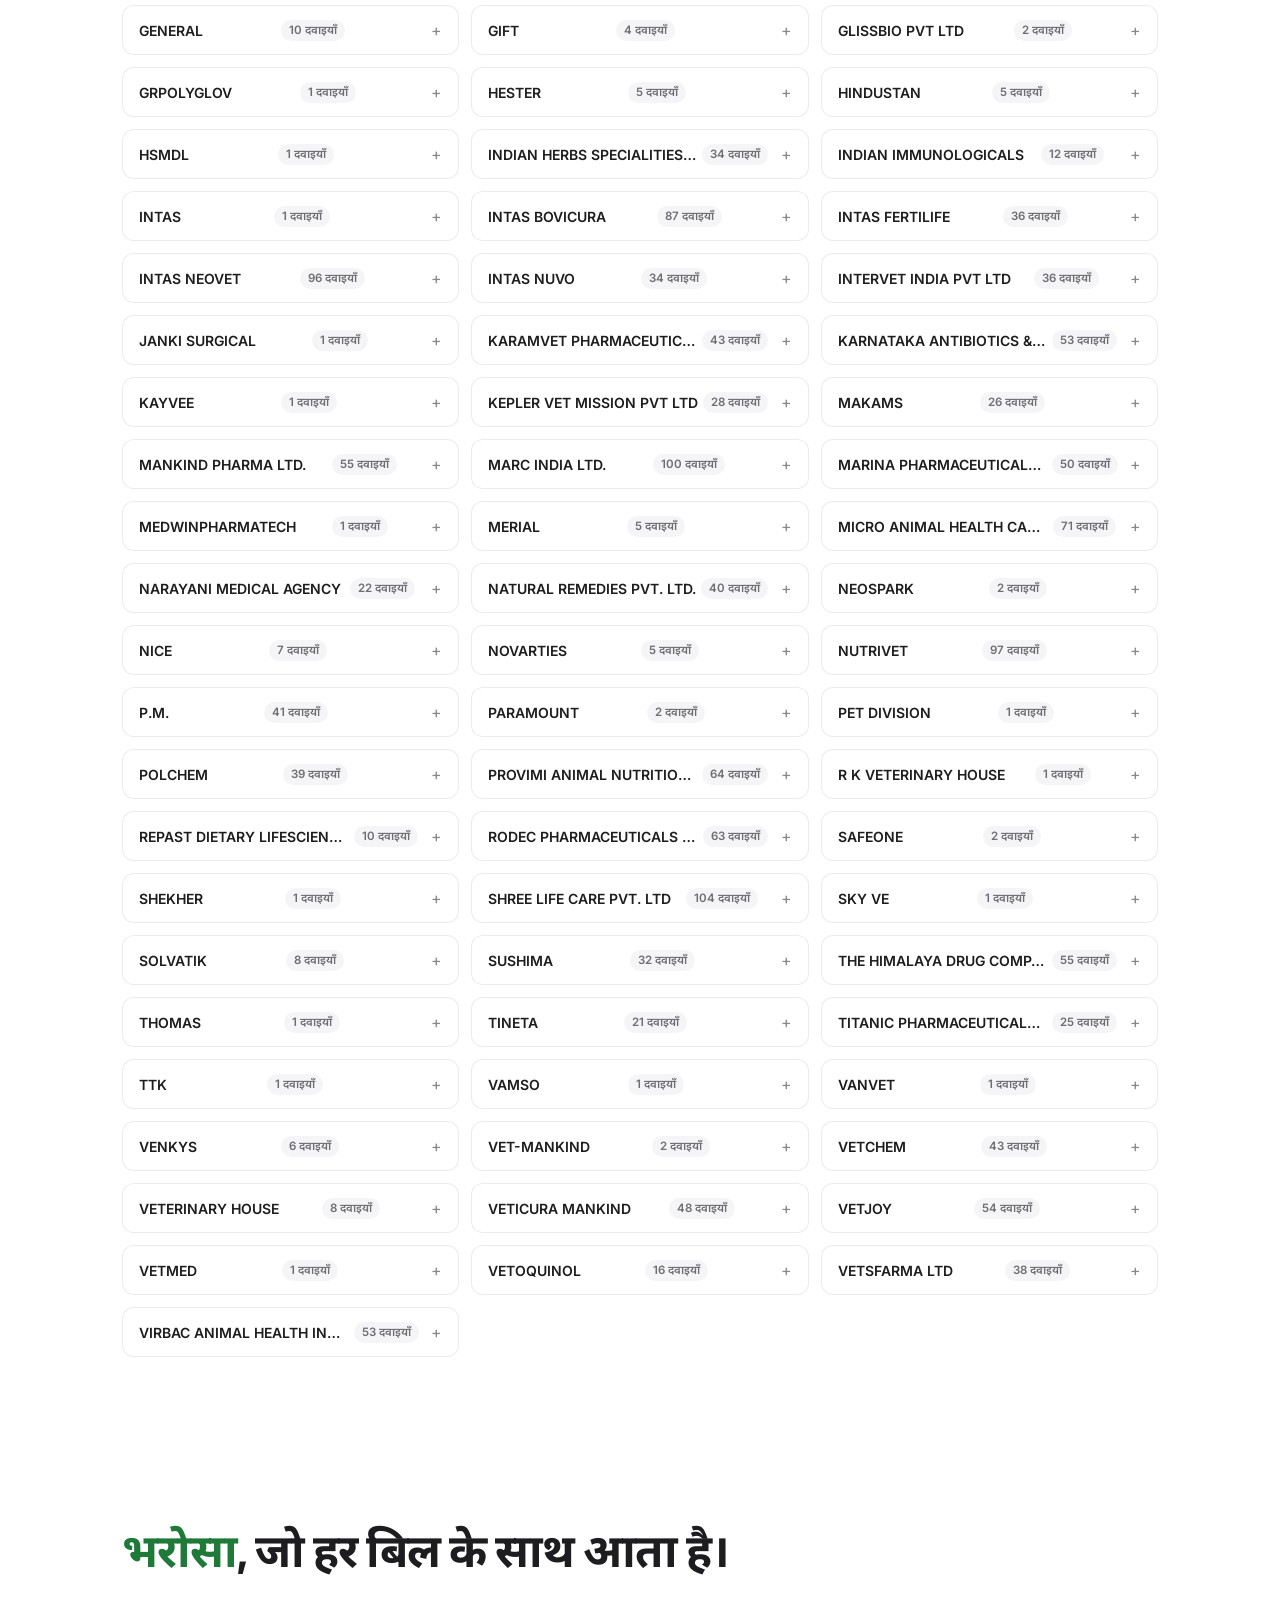
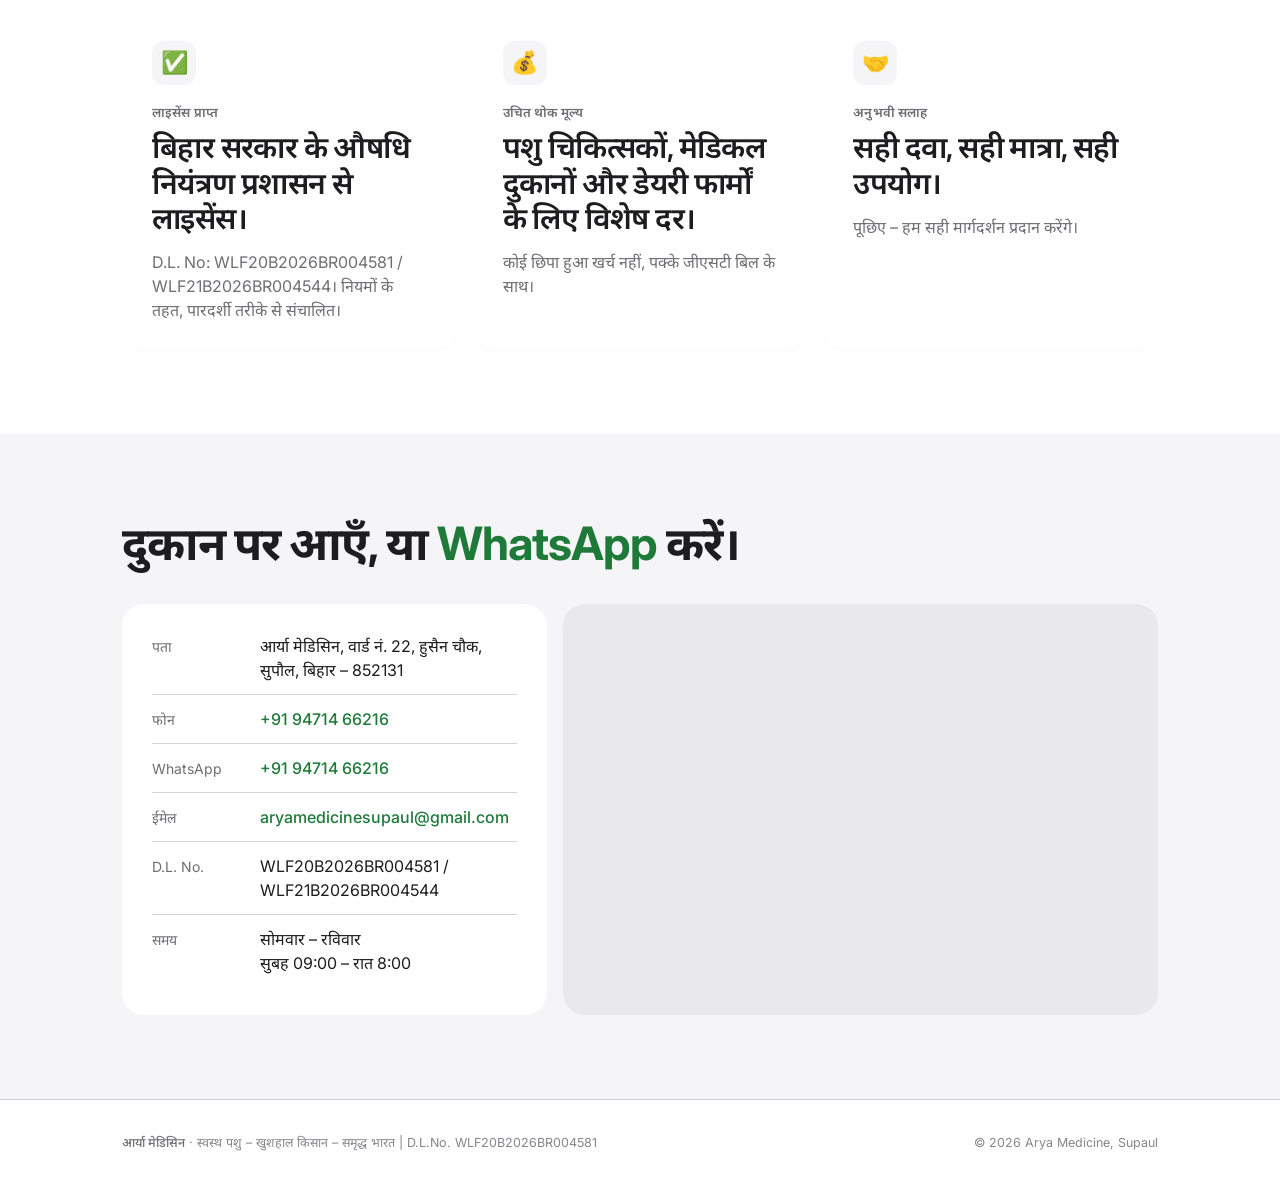
==== commit 60a19920: "feat: update veterinary catalog with 2,430 items across 94 companies, add live search, and enhance S" ====
--- a/index.html
+++ b/index.html
@@ -3,14 +3,15 @@
 <head>
 <meta charset="UTF-8">
 <meta name="viewport" content="width=device-width, initial-scale=1">
-<title>आर्या मेडिसिन – पशु चिकित्सा दवा एजेंसी, सुपौल, बिहार</title>
-<meta name="description" content="आर्या मेडिसिन, हुसैन चौक, सुपौल (बिहार) – गाय, भैंस, बकरी, मुर्गी और कुत्ते की दवाइयाँ, वैक्सीन, इंजेक्शन, विटामिन और सप्लीमेंट की लाइसेंस प्राप्त थोक एजेंसी। Intas, Virbac जैसे भरोसेमंद ब्रांड।">
+<title>आर्या मेडिसिन – पशु चिकित्सा दवा एजेंसी, सुपौल, बिहार | 94+ कंपनियाँ, 2400+ उत्पाद</title>
+<meta name="description" content="आर्या मेडिसिन, हुसैन चौक, सुपौल (बिहार) – Intas, Virbac, Mankind, Himalaya, Alembic, Aliivira, Provimi सहित 94+ कंपनियों की 2,400+ पशु दवाइयाँ, वैक्सीन, एंटीबायोटिक इंजेक्शन, बोलस, कैल्शियम व सप्लीमेंट्स की अधिकृत थोक एजेंसी। लाइसेंस: WLF20B2026BR004581।">
+<meta name="keywords" content="आर्या मेडिसिन, पशु चिकित्सा दवा एजेंसी सुपौल, veterinary medicine wholesale Supaul Bihar, Intas veterinary medicine, Virbac Albomar Agrimin, Mankind Bandykind, Himalaya Himax Liv52, cattle medicine agency, पशु दवा थोक विक्रेता सुपौल, veterinary injections bolus tonic">
 <link rel="canonical" href="https://aryamedicine.in/">
 <link rel="alternate" hreflang="hi" href="https://aryamedicine.in/">
 <link rel="alternate" hreflang="en" href="https://aryamedicine.in/en/">
 <link rel="alternate" hreflang="x-default" href="https://aryamedicine.in/">
-<meta property="og:title" content="आर्या मेडिसिन – पशु चिकित्सा दवा एजेंसी, सुपौल">
-<meta property="og:description" content="सुपौल, बिहार में पशु दवाइयों की लाइसेंस प्राप्त थोक एजेंसी। गाय, भैंस, बकरी, मुर्गी, कुत्ते – सभी की दवाइयाँ उपलब्ध।">
+<meta property="og:title" content="आर्या मेडिसिन – पशु चिकित्सा दवा एजेंसी, सुपौल | 94+ ब्रांड्स">
+<meta property="og:description" content="सुपौल, बिहार में 94+ प्रमुख फार्मा कंपनियों की 2,400+ पशु दवाइयों की अधिकृत थोक एजेंसी। गाय, भैंस, बकरी, मुर्गी, कुत्ते की सभी दवाइयाँ उपलब्ध।">
 <meta property="og:type" content="website">
 <meta property="og:url" content="https://aryamedicine.in/">
 <meta property="og:locale" content="hi_IN">
@@ -24,13 +25,15 @@
 <script type="application/ld+json">
 {
   "@context": "https://schema.org",
-  "@type": ["WholesaleStore", "MedicalBusiness"],
+  "@type": ["WholesaleStore", "MedicalBusiness", "Pharmacy"],
   "@id": "https://aryamedicine.in/#business",
   "name": "Arya Medicine",
   "alternateName": "आर्या मेडिसिन",
-  "description": "Licensed veterinary medicine wholesale agency in Supaul, Bihar. Medicines, vaccines, dewormers, supplements for cattle, buffalo, goat, poultry and pets.",
+  "description": "Licensed veterinary medicine wholesale agency in Supaul, Bihar. Authorized distributor for 94+ pharmaceutical companies with 2,400+ genuine veterinary medicines, vaccines, injections, boluses and nutritional supplements.",
   "url": "https://aryamedicine.in/",
   "telephone": "+91-9471466216",
+  "email": "aryamedicinesupaul@gmail.com",
+  "identifier": "WLF20B2026BR004581/WLF21B2026BR004544",
   "address": {
     "@type": "PostalAddress",
     "streetAddress": "Ward No-22, Husain Chowk",
@@ -42,23 +45,46 @@
   "geo": { "@type": "GeoCoordinates", "latitude": 26.1260, "longitude": 86.6050 },
   "openingHoursSpecification": [{
     "@type": "OpeningHoursSpecification",
-    "dayOfWeek": ["Monday","Tuesday","Wednesday","Thursday","Friday","Saturday"],
+    "dayOfWeek": ["Monday","Tuesday","Wednesday","Thursday","Friday","Saturday","Sunday"],
     "opens": "09:00", "closes": "20:00"
   }],
   "areaServed": [
     { "@type": "AdministrativeArea", "name": "Supaul District, Bihar" },
+    { "@type": "AdministrativeArea", "name": "Saharsa District, Bihar" },
+    { "@type": "AdministrativeArea", "name": "Madhepura District, Bihar" },
+    { "@type": "AdministrativeArea", "name": "North Bihar" },
     { "@type": "City", "name": "Supaul" }
   ],
-  "knowsAbout": ["Veterinary medicines","Cattle medicines","Poultry medicines","Goat medicines","Pet medicines","Veterinary vaccines","Animal feed supplements"],
-  "brand": [{ "@type": "Brand", "name": "Intas" }, { "@type": "Brand", "name": "Virbac" }],
-  "sameAs": []
+  "knowsAbout": [
+    "Veterinary medicines wholesale",
+    "Cattle medicines and antibiotics",
+    "Veterinary injections and vaccines",
+    "Veterinary dewormers and liver tonics",
+    "Animal feed and calcium supplements",
+    "Intas Veterinary Medicines",
+    "Virbac Animal Health Products",
+    "Mankind Animal Health Products",
+    "Himalaya Veterinary Products"
+  ],
+  "brand": [{"@type": "Brand", "name": "Intas Pharmaceuticals"}, {"@type": "Brand", "name": "Virbac Animal Health India"}, {"@type": "Brand", "name": "Mankind Pharma (Bovi Mankind)"}, {"@type": "Brand", "name": "The Himalaya Drug Company"}, {"@type": "Brand", "name": "Alembic Pharmaceuticals (Vetmax)"}, {"@type": "Brand", "name": "Aliivira Animal Health Ltd."}, {"@type": "Brand", "name": "Provimi Animal Nutrition India"}, {"@type": "Brand", "name": "Micro Animal Health Care"}, {"@type": "Brand", "name": "Natural Remedies Pvt. Ltd."}, {"@type": "Brand", "name": "Indian Immunologicals"}, {"@type": "Brand", "name": "Intervet India (MSD Animal Health)"}, {"@type": "Brand", "name": "Curevet Pharmaceuticals"}, {"@type": "Brand", "name": "Marc India Ltd."}, {"@type": "Brand", "name": "Shree Life Care Pvt. Ltd."}, {"@type": "Brand", "name": "Nutrivet"}, {"@type": "Brand", "name": "Concept Pharmaceuticals"}, {"@type": "Brand", "name": "Karnataka Antibiotics & Pharmaceuticals"}, {"@type": "Brand", "name": "Ayurvet Limited"}, {"@type": "Brand", "name": "Bayer"}, {"@type": "Brand", "name": "Boehringer Ingelheim"}, {"@type": "Brand", "name": "Elanco"}],
+  "hasOfferCatalog": {
+    "@type": "OfferCatalog",
+    "name": "Arya Medicine Veterinary Product Catalog",
+    "itemListElement": [
+      { "@type": "OfferCatalog", "name": "Veterinary Injections & IV", "description": "Intacef, Melonex, Moxel, Bactivon, Tribivet, Tonophosphan" },
+      { "@type": "OfferCatalog", "name": "Veterinary Bolus & Tablets", "description": "Antibiotic, dewormer and pain relief boluses for cattle and buffalo" },
+      { "@type": "OfferCatalog", "name": "Veterinary Liquids & Syrups", "description": "Albomar, Bandykind, Liv.52, Brotone, uterine and digestive tonics" },
+      { "@type": "OfferCatalog", "name": "Calcium Gel & Mineral Supplements", "description": "Agrimin Forte, Ostovet, Calup, Calme Gel for milk yield" },
+      { "@type": "OfferCatalog", "name": "Sprays, Ointments & Topicals", "description": "Himax, M-Lorex, fly repellents, mastitis topical applications" }
+    ]
+  }
 }
 </script>
 </head>
 <body>
 <header class="nav"><div class="wrap">
   <a class="brand" href="./"><svg viewBox="0 0 48 48" aria-hidden="true"><path d="M24 3l18 6v13c0 11-8 19-18 23C14 41 6 33 6 22V9z" fill="#1f7a3a"/><path d="M21 14h6v7h7v6h-7v7h-6v-7h-7v-6h7z" fill="#fff"/></svg>आर्या मेडिसिन</a>
-  <nav class="links"><a href="#products">उत्पाद</a><a href="#brands">ब्रांड</a><a href="#about">हमारे बारे में</a><a href="#contact">संपर्क</a></nav>
+  <nav class="links"><a href="#products">उत्पाद</a><a href="#brands">ब्रांड्स</a><a href="#catalog-section">दवा सूची</a><a href="#about">हमारे बारे में</a><a href="#contact">संपर्क</a></nav>
   <div class="navr"><div class="lang" aria-label="भाषा चुनें"><span>हिंदी</span><a href="en/" hreflang="en" lang="en">English</a></div><a class="pill" href="tel:+919471466216">📞 <span>कॉल करें</span></a></div>
 </div></header>
 
@@ -68,28 +94,2987 @@
   <div class="tiles">
     <div class="tile">🐄<small>गाय</small></div><div class="tile">🐃<small>भैंस</small></div><div class="tile">🐐<small>बकरी</small></div><div class="tile">🐔<small>मुर्गी</small></div><div class="tile">🐕<small>कुत्ता</small></div>
   </div>
-  <p class="lead"><b>हर पशु के लिए दवा, वैक्सीन और सप्लीमेंट</b> – असली, लाइसेंस प्राप्त, भरोसेमंद ब्रांड। हुसैन चौक, सुपौल में। <b>एक ही जगह।</b></p>
-  <div class="ctas"><a class="pill lg" href="https://wa.me/919471466216?text=नमस्ते%2C%20मुझे%20दवाई%20की%20जानकारी%20चाहिए">WhatsApp पर पूछें</a><a class="tlink" href="#contact">रास्ता देखें</a></div>
+  <p class="lead"><b>हर पशु के लिए दवा, वैक्सीन और सप्लीमेंट</b> – 94+ प्रतिष्ठित कंपनियों की 2,400+ असली व लाइसेंस प्राप्त दवाइयाँ। हुसैन चौक, सुपौल में। <b>एक ही छत के नीचे।</b></p>
+  <div class="ctas">
+    <a class="pill lg" href="https://wa.me/919471466216?text=नमस्ते%2C%20मुझे%20दवाई%20की%20जानकारी%20चाहिए">WhatsApp पर पूछें</a>
+    <a class="pill lg ghost" href="#catalog-section">दवा सूची खोजें</a>
+  </div>
+  <div class="hero-stats">
+    <div class="hstat"><strong>94+</strong><span>अधिकृत कंपनियाँ</span></div>
+    <div class="hstat"><strong>2,400+</strong><span>दवाइयाँ व उत्पाद</span></div>
+    <div class="hstat"><strong>100%</strong><span>लाइसेंस प्राप्त व असली</span></div>
+    <div class="hstat"><strong>D.L. No.</strong><span>WLF20B2026BR004581</span></div>
+  </div>
 </div></section>
 
 <section class="sec alt" id="products"><div class="wrap">
-  <div class="shead"><h2><em>हर पशु</em> के लिए सही दवा।</h2><a class="pill" href="https://wa.me/919471466216">स्टॉक पूछें</a></div>
+  <div class="shead"><h2><em>हर पशु</em> के लिए सही दवा।</h2><a class="pill" href="#catalog-section">दवा सूची खोजें</a></div>
   <div class="bento">
     <div class="card c8"><div class="k">वैक्सीन एवं इंजेक्शन</div><h3>टीकाकरण से लेकर इलाज तक – सब कुछ स्टॉक में।</h3><p>वैक्सीन, एंटीबायोटिक इंजेक्शन, दर्द-बुखार की दवाइयाँ और फ्रिज में सुरक्षित रखी गई कोल्ड-चेन दवाइयाँ।</p><ul><li>वैक्सीन</li><li>एंटीबायोटिक</li><li>दर्द व बुखार</li><li>इंजेक्शन</li><li>सिरिंज</li></ul></div>
-    <div class="card c4 green" id="brands"><div class="k">ब्रांड</div><h3>केवल प्रतिष्ठित कंपनियों की असली दवाइयाँ।</h3><p>बिल के साथ, सीधे अधिकृत वितरकों से।</p><ul><li>Intas</li><li>Virbac</li><li>Albomar</li><li>Intacef</li><li>Hepatone</li><li>Brotone</li><li>Tribivet</li><li>Calcivet</li></ul></div>
-    <div class="card c12 dark"><div class="k">किसके लिए</div><h3>पशु चिकित्सकों, डेयरी-पोल्ट्री फार्म, गौशालाओं और मेडिकल दुकानों को थोक आपूर्ति।</h3><p>सुपौल और आसपास के ज़िलों में। थोक दर पर, सही सलाह के साथ।</p></div>
-    <div class="card c4"><div class="ico">🪱</div><div class="k">कृमिनाशक</div><h3>पेट के कीड़े, किलनी और खुजली की दवाइयाँ।</h3></div>
-    <div class="card c4"><div class="ico">🦴</div><div class="k">कैल्शियम एवं मिनरल</div><h3>दूध बढ़ाने और हड्डी मजबूत करने के लिए।</h3></div>
-    <div class="card c4"><div class="ico">🧪</div><div class="k">विटामिन एवं टॉनिक</div><h3>लिवर टॉनिक, विटामिन और फीड सप्लीमेंट।</h3></div>
+    <div class="card c4 green" id="brands"><div class="k">प्रमुख ब्रांड्स</div><h3>94+ शीर्ष कंपनियों की असली दवाइयाँ।</h3><p>बिल के साथ, सीधे कंपनी के अधिकृत वितरकों से।</p><ul><li>Intas (254)</li><li>Mankind (154)</li><li>Alembic (107)</li><li>Virbac (53)</li><li>Himalaya (55)</li><li>Aliivira (97)</li><li>Provimi (64)</li><li>Micro (71)</li><li>Curevet (103)</li><li>Natural Remedies (40)</li></ul><a class="tlink" href="#catalog-section" style="margin-top:14px;color:#fff;font-weight:600">सभी 94 कंपनियाँ और उत्पाद देखें ›</a></div>
+    <div class="card c12 dark"><div class="k">किसके लिए</div><h3>पशु चिकित्सकों, डेयरी-पोल्ट्री फार्म, गौशालाओं और मेडिकल दुकानों को थोक आपूर्ति।</h3><p>सुपौल, सहरसा, मधेपुरा और आसपास के ज़िलों में। उचित थोक दर पर, सही पेशेवर सलाह के साथ।</p></div>
+    <div class="card c4"><div class="ico">🪱</div><div class="k">कृमिनाशक (Dewormers)</div><h3>पेट के कीड़े, किलनी और खुजली की दवाइयाँ।</h3></div>
+    <div class="card c4"><div class="ico">🦴</div><div class="k">कैल्शियम एवं मिनरल</div><h3>दूध बढ़ाने और हड्डी मजबूत करने के लिए जेल व सप्लीमेंट।</h3></div>
+    <div class="card c4"><div class="ico">🧪</div><div class="k">विटामिन एवं टॉनिक</div><h3>लिवर टॉनिक, विटामिन और पोल्ट्री-डेयरी फीड सप्लीमेंट।</h3></div>
   </div>
 </div></section>
+
+<section class="sec" id="catalog-section">
+  <div class="wrap">
+    <div class="shead">
+      <div>
+        <div class="k">पशु चिकित्सा उत्पाद डायरेक्टरी</div>
+        <h2>कंपनी अनुसार <em>दवाइयाँ एवं सप्लीमेंट्स</em></h2>
+        <p class="sublead">94+ अधिकृत कंपनियों की 2,400+ पशु दवाइयाँ। किसी भी दवाई या कंपनी का नाम तुरंत खोजें:</p>
+      </div>
+      <a class="pill" href="https://wa.me/919471466216?text=नमस्ते%2C%20मुझे%20दवाइयों%20की%20थोक%20रेट%20लिस्ट%20चाहिए">रेट लिस्ट पूछें</a>
+    </div>
+    <div class="catalog-controls">
+      <div class="search-box">
+        <svg viewBox="0 0 24 24" class="s-ico" aria-hidden="true"><path d="M15.5 14h-.79l-.28-.27C15.41 12.59 16 11.11 16 9.5 16 5.91 13.09 3 9.5 3S3 5.91 3 9.5 5.91 16 9.5 16c1.61 0 3.09-.59 4.23-1.57l.27.28v.79l5 4.99L20.49 19l-4.99-5zm-6 0C7.01 14 5 11.99 5 9.5S7.01 5 9.5 5 14 7.01 14 9.5 11.99 14 9.5 14z"/></svg>
+        <input type="search" id="catalog-search" placeholder="दवा या कंपनी का नाम खोजें (उदा. Albomar, Intacef, Agrimin, Melonex, Bandykind, Intas)..." aria-label="दवा या कंपनी खोजें" autocomplete="off">
+        <button type="button" id="catalog-clear" class="clear-btn" aria-label="सर्च साफ करें" style="display:none">&times;</button>
+      </div>
+      <div class="filter-row">
+        <div class="cat-filter-wrap" id="cat-filters">
+          <button type="button" class="filter-pill active" data-cat="all">सभी उत्पाद</button>
+          <button type="button" class="filter-pill" data-cat="inj">💉 इंजेक्शन व IV</button>
+          <button type="button" class="filter-pill" data-cat="bolus">💊 बोलस व टैबलेट</button>
+          <button type="button" class="filter-pill" data-cat="liquid">🧪 सिरप व लिक्विड</button>
+          <button type="button" class="filter-pill" data-cat="calcium">🦴 कैल्शियम व जेल</button>
+          <button type="button" class="filter-pill" data-cat="powder">🌾 पाउडर व सप्लीमेंट</button>
+          <button type="button" class="filter-pill" data-cat="topical">🧴 स्प्रे व मलहम</button>
+        </div>
+        <div class="select-wrap">
+          <select id="company-filter" aria-label="कंपनी चुनें">
+            <option value="all">सभी कंपनियाँ (94)</option>
+          </select>
+        </div>
+      </div>
+      <div class="catalog-meta-bar">
+        <div id="catalog-count">2,430 दवाइयाँ उपलब्ध हैं</div>
+        <div class="catalog-hint">💡 किसी भी उत्पाद के सामने WhatsApp बटन दबाकर तुरंत थोक रेट पूछें</div>
+      </div>
+    </div>
+    <div class="catalog-grid" id="catalog-results"></div>
+    <div class="catalog-load-wrap"><button type="button" class="pill lg ghost" id="catalog-load-more" style="display:none">और दवाइयाँ देखें</button></div>
+    <div class="comp-directory-sec" id="company-directory">
+      <div class="dir-head">
+        <h3>सभी 94 अधिकृत कंपनियों की विस्तृत सूची</h3>
+        <p>कंपनी के नाम पर क्लिक करके उनकी उपलब्ध दवाइयाँ और पैक देखें:</p>
+      </div>
+      <div class="comp-dir-grid">
+        <details class="comp-dir-card">
+          <summary><span class="c-title">ACME THERAPEUTICS (I) PVT LTD</span><span class="c-cnt">69 दवाइयाँ</span></summary>
+          <ul class="c-list">
+            <li><span class="p-nm">AC -Z SUSP. 100 ML</span><span class="p-pk">100 ML</span></li>
+            <li><span class="p-nm">AC-Z BOLUS 1x4</span><span class="p-pk">1x4</span></li>
+            <li><span class="p-nm">AC-Z GOLD BOLUS 1x7</span><span class="p-pk">1x7</span></li>
+            <li><span class="p-nm">AC-Z H LIQUID 500 ML</span><span class="p-pk">500 ML</span></li>
+            <li><span class="p-nm">AC-Z POW. 1KG</span><span class="p-pk">1KG</span></li>
+            <li><span class="p-nm">AC-Z PWD 100 GM</span><span class="p-pk">100 GM</span></li>
+            <li><span class="p-nm">AC-Z PWD. 500 GM</span><span class="p-pk">500 GM</span></li>
+            <li><span class="p-nm">AC-Z SUSP. 60 ML</span><span class="p-pk">60 ML</span></li>
+            <li><span class="p-nm">AC-Z VET SYRUP 500 ML</span><span class="p-pk">500 ML</span></li>
+            <li><span class="p-nm">ACILOX BOLUS 1x2</span><span class="p-pk">1x2</span></li>
+            <li><span class="p-nm">ACM INJ. 100 ML</span><span class="p-pk">100 ML</span></li>
+            <li><span class="p-nm">ACM INJ. 30 ML</span><span class="p-pk">30 ML</span></li>
+            <li><span class="p-nm">ACME NUTRIMALT 1100 GM</span><span class="p-pk">1100 GM</span></li>
+            <li><span class="p-nm">ACME NUTRIMALT 2 KG</span><span class="p-pk">2 KG</span></li>
+            <li><span class="p-nm">ACME NUTRIMALT 400 GM</span><span class="p-pk">400 GM</span></li>
+            <li><span class="p-nm">ACMEGESIC FORTE BOLUS 1x4</span><span class="p-pk">1x4</span></li>
+            <li><span class="p-nm">ACMEGESIC MAXX BOLUS 1X4</span><span class="p-pk">1X4</span></li>
+            <li><span class="p-nm">ACMELOX INJ 3GM 1x1</span><span class="p-pk">3GM 1x1</span></li>
+            <li><span class="p-nm">ACMIN BOLUS 1x4</span><span class="p-pk">1x4</span></li>
+            <li><span class="p-nm">ACPROVIT BOLUS 1x4</span><span class="p-pk">1x4</span></li>
+            <li><span class="p-nm">AHV SPRAY 100ML 100 ML</span><span class="p-pk">100 ML</span></li>
+            <li><span class="p-nm">CALME GEL 300 GM</span><span class="p-pk">300 GM</span></li>
+            <li><span class="p-nm">CALME GEL ADVANCE 300 GM</span><span class="p-pk">300 GM</span></li>
+            <li><span class="p-nm">CALME GOLD PLUS 1 LTR</span><span class="p-pk">1 LTR</span></li>
+            <li><span class="p-nm">CALME POW. 1 KG</span><span class="p-pk">1 KG</span></li>
+            <li><span class="p-nm">ELMOX INJ. 3 GM</span><span class="p-pk">3 GM</span></li>
+            <li><span class="p-nm">END 30ML 1x1</span><span class="p-pk">30ML 1x1</span></li>
+            <li><span class="p-nm">END BOLUS 1500MG 1x2</span><span class="p-pk">1500MG 1x2</span></li>
+            <li><span class="p-nm">END BOLUS 3GM 1x1</span><span class="p-pk">3GM 1x1</span></li>
+            <li><span class="p-nm">END PLUS SUSP. 30 ML</span><span class="p-pk">30 ML</span></li>
+            <li><span class="p-nm">END PLUS SUSP. 90 ML</span><span class="p-pk">90 ML</span></li>
+            <li><span class="p-nm">END SUSP 1LT 1x1</span><span class="p-pk">1x1</span></li>
+            <li><span class="p-nm">END SUSP. 100 ML</span><span class="p-pk">100 ML</span></li>
+            <li><span class="p-nm">END SUSP. 60 ML</span><span class="p-pk">60 ML</span></li>
+            <li><span class="p-nm">ENDZIDE L SUSP. 100 ML</span><span class="p-pk">100 ML</span></li>
+            <li><span class="p-nm">ENDZIDE-DS SUSP. 100 ML</span><span class="p-pk">100 ML</span></li>
+            <li><span class="p-nm">ENDZIDE-L BOLUS 1x4</span><span class="p-pk">1x4</span></li>
+            <li><span class="p-nm">FENAMOL INJ 30ML 1x1</span><span class="p-pk">30ML 1x1</span></li>
+            <li><span class="p-nm">FENAMOL INJ. 100 ML</span><span class="p-pk">100 ML</span></li>
+            <li><span class="p-nm">FENAMOL PLUS INJ. 100 ML</span><span class="p-pk">100 ML</span></li>
+            <li><span class="p-nm">FLOXAMAC INJ. 100 ML</span><span class="p-pk">100 ML</span></li>
+            <li><span class="p-nm">HAPPY BATH SOAP 75 GM</span><span class="p-pk">75 GM</span></li>
+            <li><span class="p-nm">I TIN BOLUS 100 MG 1X6</span><span class="p-pk">100 MG 1X6</span></li>
+            <li><span class="p-nm">I TIN LA INJ. 50 ML</span><span class="p-pk">50 ML</span></li>
+            <li><span class="p-nm">JER CLEAR 1 LTR</span><span class="p-pk">1 LTR</span></li>
+            <li><span class="p-nm">JER CLEAR 500 ML</span><span class="p-pk">500 ML</span></li>
+            <li><span class="p-nm">L.B.PLUS 200 ML</span><span class="p-pk">200 ML</span></li>
+            <li><span class="p-nm">L.B.PLUS 500 ML</span><span class="p-pk">500 ML</span></li>
+            <li><span class="p-nm">LB VET PLUS 1 LTR</span><span class="p-pk">1 LTR</span></li>
+            <li><span class="p-nm">LB VET PLUS 250 ML</span><span class="p-pk">250 ML</span></li>
+            <li><span class="p-nm">LB VET PLUS 500 ML</span><span class="p-pk">500 ML</span></li>
+            <li><span class="p-nm">MECOPAC FORTE INJ. 10 ML</span><span class="p-pk">10 ML</span></li>
+            <li><span class="p-nm">MECOPAC FORTE INJ. 30 ML</span><span class="p-pk">30 ML</span></li>
+            <li><span class="p-nm">MECOPAC VET SYP 500 ML</span><span class="p-pk">500 ML</span></li>
+            <li><span class="p-nm">MECOPEC VET SYP 200 ML</span><span class="p-pk">200 ML</span></li>
+            <li><span class="p-nm">OXYMAC BOLUS 1x4</span><span class="p-pk">1x4</span></li>
+            <li><span class="p-nm">PHOSPEN INJ. 30 ML</span><span class="p-pk">30 ML</span></li>
+            <li><span class="p-nm">TAXEF IINJ 3GM 1x1</span><span class="p-pk">3GM 1x1</span></li>
+            <li><span class="p-nm">TEAT -CLEAR 6X50GM</span><span class="p-pk">50GM</span></li>
+            <li><span class="p-nm">VETAFLOX TZ BOLUS 1x2</span><span class="p-pk">1x2</span></li>
+            <li><span class="p-nm">XONEXEF INJ 2 GM</span><span class="p-pk">2 GM</span></li>
+            <li><span class="p-nm">XONEXEF INJ. 250 MG</span><span class="p-pk">250 MG</span></li>
+            <li><span class="p-nm">XONEXEF INJ. 3 GM</span><span class="p-pk">3 GM</span></li>
+            <li><span class="p-nm">XONEXEF INJ. 500 MG</span><span class="p-pk">500 MG</span></li>
+            <li><span class="p-nm">XONEXEF S 4.5 GM</span><span class="p-pk">4.5 GM</span></li>
+            <li><span class="p-nm">XONEXEF TAZO INJ. 3.375 GM</span><span class="p-pk">3.375 GM</span></li>
+            <li><span class="p-nm">XONEXEF TAZO INJ. 562.5 MG</span><span class="p-pk">562.5 MG</span></li>
+            <li><span class="p-nm">XONEXEF-S INJ. 3 GM</span><span class="p-pk">3 GM</span></li>
+            <li><span class="p-nm">XONEXEF-S INJ. 750 MG</span><span class="p-pk">750 MG</span></li>
+          </ul>
+        </details>
+        <details class="comp-dir-card">
+          <summary><span class="c-title">AGRASEN AYURVED BHAWAN PVT LTD</span><span class="c-cnt">6 दवाइयाँ</span></summary>
+          <ul class="c-list">
+            <li><span class="p-nm">GARVAPAL CHURN 200 GM</span><span class="p-pk">200 GM</span></li>
+            <li><span class="p-nm">HEALTHZYME DX STRONG 500 GM</span><span class="p-pk">500 GM</span></li>
+            <li><span class="p-nm">HERVIT BATISA 1 KG</span><span class="p-pk">1 KG</span></li>
+            <li><span class="p-nm">HERVIT BATISA 400 GM</span><span class="p-pk">400 GM</span></li>
+            <li><span class="p-nm">KAYA KANCHAN</span><span class="p-pk">PCS</span></li>
+            <li><span class="p-nm">PASHU RAKSHA 300 GM</span><span class="p-pk">300 GM</span></li>
+          </ul>
+        </details>
+        <details class="comp-dir-card">
+          <summary><span class="c-title">AIMIL</span><span class="c-cnt">1 दवाइयाँ</span></summary>
+          <ul class="c-list">
+            <li><span class="p-nm">ZIM ZIM ZO 15 GM</span><span class="p-pk">15 GM</span></li>
+          </ul>
+        </details>
+        <details class="comp-dir-card">
+          <summary><span class="c-title">ALEMBIC PHARMACEUTICALS LTD</span><span class="c-cnt">53 दवाइयाँ</span></summary>
+          <ul class="c-list">
+            <li><span class="p-nm">ALVITE M CHELATED 1 KG</span><span class="p-pk">1 KG</span></li>
+            <li><span class="p-nm">ALVITE M CHELATED 5 KG</span><span class="p-pk">5 KG</span></li>
+            <li><span class="p-nm">ALVITE-M CHELATED 25 KG</span><span class="p-pk">25 KG</span></li>
+            <li><span class="p-nm">ASCAL FS 500 ML</span><span class="p-pk">500 ML</span></li>
+            <li><span class="p-nm">ASCAL GOLD 1 LTR</span><span class="p-pk">1 LTR</span></li>
+            <li><span class="p-nm">ASCAL GOLD 10 LTR</span><span class="p-pk">10 LTR</span></li>
+            <li><span class="p-nm">ASCAL GOLD 2 LTR</span><span class="p-pk">2 LTR</span></li>
+            <li><span class="p-nm">ASCAL GOLD 25LT 25 LTR</span><span class="p-pk">25 LTR</span></li>
+            <li><span class="p-nm">ASCAL GOLD 5 LTR</span><span class="p-pk">5 LTR</span></li>
+            <li><span class="p-nm">ASCAL GOLD CHELATED 20 LTR</span><span class="p-pk">20 LTR</span></li>
+            <li><span class="p-nm">BACIPEN INJ. 2 GM</span><span class="p-pk">2 GM</span></li>
+            <li><span class="p-nm">BACIPEN INJ. 2.5 GM</span><span class="p-pk">2.5 GM</span></li>
+            <li><span class="p-nm">C4 ALL INJ. 500 MG</span><span class="p-pk">500 MG</span></li>
+            <li><span class="p-nm">C4 ALL TAZO INJ. 562.5 MG</span><span class="p-pk">562.5 MG</span></li>
+            <li><span class="p-nm">C4ALL INJ. 100 MG</span><span class="p-pk">100 MG</span></li>
+            <li><span class="p-nm">C4ALL INJ. 300 MG</span><span class="p-pk">300 MG</span></li>
+            <li><span class="p-nm">CLOSAL 40 ML 1x1</span><span class="p-pk">40 ML 1x1</span></li>
+            <li><span class="p-nm">ENROX INJ 15ML 15 ML</span><span class="p-pk">15 ML</span></li>
+            <li><span class="p-nm">ENROX INJ. 100 ML</span><span class="p-pk">100 ML</span></li>
+            <li><span class="p-nm">ENROX LA INJ 30 ML</span><span class="p-pk">30 ML</span></li>
+            <li><span class="p-nm">ENROX LA INJ. 100 ML</span><span class="p-pk">100 ML</span></li>
+            <li><span class="p-nm">ESTROFIT 7S BOLUS 7 BOLUS</span><span class="p-pk">7 BOLUS</span></li>
+            <li><span class="p-nm">MEGLUGESIC INJ 100 ML</span><span class="p-pk">100 ML</span></li>
+            <li><span class="p-nm">MEGLUGESIC INJ 20 ML</span><span class="p-pk">20 ML</span></li>
+            <li><span class="p-nm">MEGLUGESIC S BOLUS 1X2</span><span class="p-pk">1X2</span></li>
+            <li><span class="p-nm">MELAMBIC -P INJ. 100 ML</span><span class="p-pk">100 ML</span></li>
+            <li><span class="p-nm">MELAMBIC INJ. 100 ML</span><span class="p-pk">100 ML</span></li>
+            <li><span class="p-nm">MELAMBIC P BOLUS 1x4</span><span class="p-pk">1x4</span></li>
+            <li><span class="p-nm">MINTHAL BOLUS 200MG 1X6</span><span class="p-pk">200MG 1X6</span></li>
+            <li><span class="p-nm">MINTHAL BOLUS 600MG 1x4</span><span class="p-pk">600MG 1x4</span></li>
+            <li><span class="p-nm">MORAL INJ 30 ML</span><span class="p-pk">30 ML</span></li>
+            <li><span class="p-nm">MOXEL 2.5 GM 2.5 GM</span><span class="p-pk">2.5 GM</span></li>
+            <li><span class="p-nm">MOXEL 4GM 4 GM</span><span class="p-pk">4 GM</span></li>
+            <li><span class="p-nm">MOXEL BOLUS 1X2</span><span class="p-pk">1X2</span></li>
+            <li><span class="p-nm">MOXEL FORT 300MG 300 MG</span><span class="p-pk">300 MG</span></li>
+            <li><span class="p-nm">MOXEL FORT 4500MG INJ 4500 MG</span><span class="p-pk">4500 MG</span></li>
+            <li><span class="p-nm">MOXEL FORTE 3 GM</span><span class="p-pk">3 GM</span></li>
+            <li><span class="p-nm">MOXEL INJ. 3 GM</span><span class="p-pk">3 GM</span></li>
+            <li><span class="p-nm">PARTUNAL POWDER 1 KG</span><span class="p-pk">1 KG</span></li>
+            <li><span class="p-nm">PERUMADI 250 ML</span><span class="p-pk">250 ML</span></li>
+            <li><span class="p-nm">PERUMADI LIQUID 500 ML</span><span class="p-pk">500 ML</span></li>
+            <li><span class="p-nm">PORON 50 ML</span><span class="p-pk">50 ML</span></li>
+            <li><span class="p-nm">PORON PLUS 50 ML</span><span class="p-pk">50 ML</span></li>
+            <li><span class="p-nm">PORON SOLUTION 30 ML</span><span class="p-pk">30 ML</span></li>
+            <li><span class="p-nm">RUMEN FS BOLUS 1x4</span><span class="p-pk">1x4</span></li>
+            <li><span class="p-nm">RUMEN FS POWDER 100 GM</span><span class="p-pk">100 GM</span></li>
+            <li><span class="p-nm">RUMIGEST POWDER 125 GM</span><span class="p-pk">125 GM</span></li>
+            <li><span class="p-nm">SHARKOFERROL 1 KG</span><span class="p-pk">1 KG</span></li>
+            <li><span class="p-nm">SHARKOFERROL 2.5 KG</span><span class="p-pk">2.5 KG</span></li>
+            <li><span class="p-nm">SHARKOFERROL 450 GM</span><span class="p-pk">450 GM</span></li>
+            <li><span class="p-nm">SHARKOFERROL PET 200GM 200 GM</span><span class="p-pk">200 GM</span></li>
+            <li><span class="p-nm">TIKOUT SOAP 150 GM</span><span class="p-pk">150 GM</span></li>
+            <li><span class="p-nm">TIKOUT SOAP 75 GM</span><span class="p-pk">75 GM</span></li>
+          </ul>
+        </details>
+        <details class="comp-dir-card">
+          <summary><span class="c-title">ALEMBIC VETMAX</span><span class="c-cnt">54 दवाइयाँ</span></summary>
+          <ul class="c-list">
+            <li><span class="p-nm">ALD STENOL INJ 2 ML</span><span class="p-pk">2 ML</span></li>
+            <li><span class="p-nm">ALETOL BOLUS 1X4</span><span class="p-pk">1X4</span></li>
+            <li><span class="p-nm">ALETOL DS INJ 100 ML</span><span class="p-pk">100 ML</span></li>
+            <li><span class="p-nm">ALETOL DS INJ 20 ML</span><span class="p-pk">20 ML</span></li>
+            <li><span class="p-nm">ALMIZOL WS SPRAY 250 ML</span><span class="p-pk">250 ML</span></li>
+            <li><span class="p-nm">ALMIZOLE SKIN LOTION 100 ML</span><span class="p-pk">100 ML</span></li>
+            <li><span class="p-nm">ALMIZOLE SKIN LOTION 50 ML</span><span class="p-pk">50 ML</span></li>
+            <li><span class="p-nm">ALMIZOLE WS SPRAY 100 ML</span><span class="p-pk">100 ML</span></li>
+            <li><span class="p-nm">ASCAL GEL 500 ML</span><span class="p-pk">500 ML</span></li>
+            <li><span class="p-nm">ASCAL GEL ADVANCE 500ML</span><span class="p-pk">500ML</span></li>
+            <li><span class="p-nm">BIVINAL PLUS INJ 100 ML</span><span class="p-pk">100 ML</span></li>
+            <li><span class="p-nm">BIVINAL PLUS INJ 30 ML</span><span class="p-pk">30 ML</span></li>
+            <li><span class="p-nm">DEXAFLOX EYE DROP 10 ML</span><span class="p-pk">10 ML</span></li>
+            <li><span class="p-nm">GYNATROP INJ 2.5 ML</span><span class="p-pk">2.5 ML</span></li>
+            <li><span class="p-nm">GYNATROP INJ. 5 ML</span><span class="p-pk">5 ML</span></li>
+            <li><span class="p-nm">KETOP VET 100 ML</span><span class="p-pk">100 ML</span></li>
+            <li><span class="p-nm">KETOP VET 15 ML</span><span class="p-pk">15 ML</span></li>
+            <li><span class="p-nm">KHURAK 5 KG</span><span class="p-pk">5 KG</span></li>
+            <li><span class="p-nm">KHURAK 15 KG</span><span class="p-pk">15 KG</span></li>
+            <li><span class="p-nm">KHURAK 300 GM</span><span class="p-pk">300 GM</span></li>
+            <li><span class="p-nm">KHURAK PWD. 1.5 KG</span><span class="p-pk">1.5 KG</span></li>
+            <li><span class="p-nm">M -CEFT INJ 1.5 GM</span><span class="p-pk">1.5 GM</span></li>
+            <li><span class="p-nm">M-CEFT 2.5 GM</span><span class="p-pk">2.5 GM</span></li>
+            <li><span class="p-nm">M-CEFT 3 GM</span><span class="p-pk">3 GM</span></li>
+            <li><span class="p-nm">M-CEFT TAZO INJ. 2.81GM</span><span class="p-pk">2.81GM</span></li>
+            <li><span class="p-nm">M-CEFT+TAZO 3.375 GM</span><span class="p-pk">3.375 GM</span></li>
+            <li><span class="p-nm">MAMAL AZ 5 GM</span><span class="p-pk">5 GM</span></li>
+            <li><span class="p-nm">MAMMAL -LC OINTMENT 5 GM</span><span class="p-pk">5 GM</span></li>
+            <li><span class="p-nm">MECTIN INJ 100 ML</span><span class="p-pk">100 ML</span></li>
+            <li><span class="p-nm">MECTIN INJ 1 ML</span><span class="p-pk">1 ML</span></li>
+            <li><span class="p-nm">MECTIN TAB 10MG 10 TAB</span><span class="p-pk">10 TAB</span></li>
+            <li><span class="p-nm">POSTERITY INJ. 3 ML</span><span class="p-pk">3 ML</span></li>
+            <li><span class="p-nm">RALEMBIC D INJ. 1 LTR</span><span class="p-pk">1 LTR</span></li>
+            <li><span class="p-nm">RALEMBIC INJ. 1 LTR</span><span class="p-pk">1 LTR</span></li>
+            <li><span class="p-nm">RALEMBIC IV INJ 3 LTR</span><span class="p-pk">3 LTR</span></li>
+            <li><span class="p-nm">SALEMBIC D IV 3 LTR</span><span class="p-pk">3 LTR</span></li>
+            <li><span class="p-nm">SALEMBIC INJ. 1 LTR</span><span class="p-pk">1 LTR</span></li>
+            <li><span class="p-nm">SALEMBIC IV INJ. 3 LTR</span><span class="p-pk">3 LTR</span></li>
+            <li><span class="p-nm">SURRAL 250 MG</span><span class="p-pk">250 MG</span></li>
+            <li><span class="p-nm">THAMINAL 2 ML</span><span class="p-pk">2 ML</span></li>
+            <li><span class="p-nm">THAMINAL F 30 ML</span><span class="p-pk">30 ML</span></li>
+            <li><span class="p-nm">THAMINAL INJ. 20 ML</span><span class="p-pk">20 ML</span></li>
+            <li><span class="p-nm">TISHUHEAL TAB 1X6</span><span class="p-pk">1X6</span></li>
+            <li><span class="p-nm">VETCORT INJ 10 ML</span><span class="p-pk">10 ML</span></li>
+            <li><span class="p-nm">VETCORT INJ 30 ML</span><span class="p-pk">30 ML</span></li>
+            <li><span class="p-nm">X-CEFT-TAZO 1.125 GM</span><span class="p-pk">1.125 GM</span></li>
+            <li><span class="p-nm">XCEFT 1 GM</span><span class="p-pk">1 GM</span></li>
+            <li><span class="p-nm">XCEFT 250 MG</span><span class="p-pk">250 MG</span></li>
+            <li><span class="p-nm">XCEFT 500 MG</span><span class="p-pk">500 MG</span></li>
+            <li><span class="p-nm">XCEFT-TAZO INJ. 562.5 MG</span><span class="p-pk">562.5 MG</span></li>
+            <li><span class="p-nm">XPLENTA 1 LTR</span><span class="p-pk">1 LTR</span></li>
+            <li><span class="p-nm">XPLENTA 500 ML</span><span class="p-pk">500 ML</span></li>
+            <li><span class="p-nm">ZEET 100 ML</span><span class="p-pk">100 ML</span></li>
+            <li><span class="p-nm">ZEET 30 ML</span><span class="p-pk">30 ML</span></li>
+          </ul>
+        </details>
+        <details class="comp-dir-card">
+          <summary><span class="c-title">ALIIVIRA ANIMAL HEALTH LTD.</span><span class="c-cnt">97 दवाइयाँ</span></summary>
+          <ul class="c-list">
+            <li><span class="p-nm">CASPHODIL GOLD 5 LTR</span><span class="p-pk">5 LTR</span></li>
+            <li><span class="p-nm">ENROSEC INJ 100 ML</span><span class="p-pk">100 ML</span></li>
+            <li><span class="p-nm">RUMITRAZ SOAP 150 GM</span><span class="p-pk">150 GM</span></li>
+            <li><span class="p-nm">SELVO BH 500 ML</span><span class="p-pk">500 ML</span></li>
+            <li><span class="p-nm">ANIMAL HEALTH LTD</span></li>
+            <li><span class="p-nm">ALIV-FORTE 1 LTR</span><span class="p-pk">1 LTR</span></li>
+            <li><span class="p-nm">ALIV-FORTE 500 ML</span><span class="p-pk">500 ML</span></li>
+            <li><span class="p-nm">ALVICAL GOLD DS 1 LIT 1x1</span><span class="p-pk">1x1</span></li>
+            <li><span class="p-nm">ALVICAL GOLD DS 5 LIT. 1x1</span><span class="p-pk">1x1</span></li>
+            <li><span class="p-nm">ALVIDIN 5GM BOLUS 1x4</span><span class="p-pk">1x4</span></li>
+            <li><span class="p-nm">ALVIFEN 3GM 1x1</span><span class="p-pk">3GM 1x1</span></li>
+            <li><span class="p-nm">ALVIFEN PLUS 1X1</span><span class="p-pk">1X1</span></li>
+            <li><span class="p-nm">ALVIMYCIN SPRAY 100 ML</span><span class="p-pk">100 ML</span></li>
+            <li><span class="p-nm">ALVIPHOS INJ. 100 ML</span><span class="p-pk">100 ML</span></li>
+            <li><span class="p-nm">ALVIPHOS INJ. 30 ML</span><span class="p-pk">30 ML</span></li>
+            <li><span class="p-nm">BAFARIN 200 GM</span><span class="p-pk">200 GM</span></li>
+            <li><span class="p-nm">BANFAS SUSP. 1 LIT. 1x1</span><span class="p-pk">1x1</span></li>
+            <li><span class="p-nm">BANFAS SUSP. 90 ML 1x1</span><span class="p-pk">90 ML 1x1</span></li>
+            <li><span class="p-nm">BANMINTH FORTE BOLUS 1x4</span><span class="p-pk">1x4</span></li>
+            <li><span class="p-nm">BANMINTH TABLETS 1X10</span><span class="p-pk">1X10</span></li>
+            <li><span class="p-nm">BIOBOOST BOLUS 24x4</span><span class="p-pk">24x4</span></li>
+            <li><span class="p-nm">BIOBOOST GEL 300GM</span><span class="p-pk">300GM</span></li>
+            <li><span class="p-nm">BIOBOOST GOLD ORAL 1 LTR</span><span class="p-pk">1 LTR</span></li>
+            <li><span class="p-nm">BIOBOOST GOLD ORAL 2 LTR.</span></li>
+            <li><span class="p-nm">BIOBOOST POWER 20GM 1x1</span><span class="p-pk">20GM 1x1</span></li>
+            <li><span class="p-nm">BIOBOOST PRO BOLUS 1X5</span><span class="p-pk">1X5</span></li>
+            <li><span class="p-nm">BIOBOOST PWD. 1 KG</span><span class="p-pk">1 KG</span></li>
+            <li><span class="p-nm">BOVITOP-CZS 1 LTR</span><span class="p-pk">1 LTR</span></li>
+            <li><span class="p-nm">BOVITOP-CZS 100 ML</span><span class="p-pk">100 ML</span></li>
+            <li><span class="p-nm">BOVITOP-CZS 250 ML</span><span class="p-pk">250 ML</span></li>
+            <li><span class="p-nm">BOVITOP-CZS 500 ML</span><span class="p-pk">500 ML</span></li>
+            <li><span class="p-nm">BUPALET INJ 30 ML 1x1</span><span class="p-pk">30 ML 1x1</span></li>
+            <li><span class="p-nm">CALJECT 450 ML</span><span class="p-pk">450 ML</span></li>
+            <li><span class="p-nm">CASPHODIL GOLD 1 LTR</span><span class="p-pk">1 LTR</span></li>
+            <li><span class="p-nm">CASPHODIL GOLD 2 LIT. 1x1</span><span class="p-pk">1x1</span></li>
+            <li><span class="p-nm">CASPHODIL GOLD 6 LTR 1x1</span><span class="p-pk">6 LTR 1x1</span></li>
+            <li><span class="p-nm">CASPHODIL GOLD DS 20 LTR 1x1</span><span class="p-pk">20 LTR 1x1</span></li>
+            <li><span class="p-nm">CEFANEX 1x1</span><span class="p-pk">1x1</span></li>
+            <li><span class="p-nm">CEFT PLUS INJ 4.5 GM 1x1</span><span class="p-pk">4.5 GM 1x1</span></li>
+            <li><span class="p-nm">CEFT-PLUS INJ. 3 GM 1x1</span><span class="p-pk">3 GM 1x1</span></li>
+            <li><span class="p-nm">CHELATED MINTONE 30 KG</span><span class="p-pk">30 KG</span></li>
+            <li><span class="p-nm">CHOLYMBI BOLUS 1x4</span><span class="p-pk">1x4</span></li>
+            <li><span class="p-nm">DECTOMAX 20 ML</span><span class="p-pk">20 ML</span></li>
+            <li><span class="p-nm">ESTRUP BOLUS 1X21</span><span class="p-pk">1X21</span></li>
+            <li><span class="p-nm">FASMIN BOLUS 6 GM</span><span class="p-pk">6 GM</span></li>
+            <li><span class="p-nm">FASMIN DS 90 ML</span><span class="p-pk">90 ML</span></li>
+            <li><span class="p-nm">FASMIN SUSP. 1 LTR</span><span class="p-pk">1 LTR</span></li>
+            <li><span class="p-nm">FASMIN SUSP. 90 ML</span><span class="p-pk">90 ML</span></li>
+            <li><span class="p-nm">FERTILIN 2.5ML 1x1</span><span class="p-pk">2.5ML 1x1</span></li>
+            <li><span class="p-nm">FERTILIN 5ML 1x1</span><span class="p-pk">5ML 1x1</span></li>
+            <li><span class="p-nm">FERTON 50GM</span><span class="p-pk">50GM</span></li>
+            <li><span class="p-nm">FLIZIK INJ. 100 ML</span><span class="p-pk">100 ML</span></li>
+            <li><span class="p-nm">FLIZIK INJ. 20 ML</span><span class="p-pk">20 ML</span></li>
+            <li><span class="p-nm">INVEMOX 15% LA INJ. 100 ML</span><span class="p-pk">100 ML</span></li>
+            <li><span class="p-nm">LACTOBOON TABS 100 TAB</span><span class="p-pk">100 TAB</span></li>
+            <li><span class="p-nm">LIPIZED INJ. 100 ML 1x1</span><span class="p-pk">100 ML 1x1</span></li>
+            <li><span class="p-nm">LIPIZED INJ. 30 ML 1x1</span><span class="p-pk">30 ML 1x1</span></li>
+            <li><span class="p-nm">LUTALYSE 10 ML</span><span class="p-pk">10 ML</span></li>
+            <li><span class="p-nm">LYFOVET INJ. 4 GM 1x1</span><span class="p-pk">4 GM 1x1</span></li>
+            <li><span class="p-nm">LYKACETIN INJ. 3 GM</span><span class="p-pk">3 GM</span></li>
+            <li><span class="p-nm">LYKAMIN FORTE 1 KG 1x1</span><span class="p-pk">1 KG 1x1</span></li>
+            <li><span class="p-nm">LYMEC INJ. 10 ML</span><span class="p-pk">10 ML</span></li>
+            <li><span class="p-nm">LYMEC INJ. 100 ML</span><span class="p-pk">100 ML</span></li>
+            <li><span class="p-nm">LYRAMYCIN CREAM 120 GM 1x1</span><span class="p-pk">120 GM 1x1</span></li>
+            <li><span class="p-nm">LYRAMYCIN CREAM 50 GM 1x1</span><span class="p-pk">50 GM 1x1</span></li>
+            <li><span class="p-nm">LYZINE-45 30 ML 1x1</span><span class="p-pk">30 ML 1x1</span></li>
+            <li><span class="p-nm">M-JECT 450 ML</span><span class="p-pk">450 ML</span></li>
+            <li><span class="p-nm">MASTISOL 60 GM</span><span class="p-pk">60 GM</span></li>
+            <li><span class="p-nm">MINTONE FORTE 1 KG 1x1</span><span class="p-pk">1 KG 1x1</span></li>
+            <li><span class="p-nm">MINTONE FORTE 5 KG 1x1</span><span class="p-pk">5 KG 1x1</span></li>
+            <li><span class="p-nm">MINTONE GOLD 1 KG</span><span class="p-pk">1 KG</span></li>
+            <li><span class="p-nm">MINTONE GOLD 20 KG</span><span class="p-pk">20 KG</span></li>
+            <li><span class="p-nm">NIL-O-PAIN INJ. 30 ML</span><span class="p-pk">30 ML</span></li>
+            <li><span class="p-nm">NIL-O-PAIN PLUS INJ. 100 ML</span><span class="p-pk">100 ML</span></li>
+            <li><span class="p-nm">OXY AF TAB 1x4</span><span class="p-pk">1x4</span></li>
+            <li><span class="p-nm">OXY INJ SOL( LA) 30 ML</span><span class="p-pk">30 ML</span></li>
+            <li><span class="p-nm">P.G.X. 2 ML</span><span class="p-pk">2 ML</span></li>
+            <li><span class="p-nm">PICLOZ 15% 30 ML 1x1</span><span class="p-pk">30 ML 1x1</span></li>
+            <li><span class="p-nm">RELY-NP BOLUS 1x14</span><span class="p-pk">1x14</span></li>
+            <li><span class="p-nm">RESFUR 1 GM</span><span class="p-pk">1 GM</span></li>
+            <li><span class="p-nm">RESFUR RTU 50 ML</span><span class="p-pk">50 ML</span></li>
+            <li><span class="p-nm">ROPIVIRA 1 LTR</span><span class="p-pk">1 LTR</span></li>
+            <li><span class="p-nm">ROPIVIRA 500 ML</span><span class="p-pk">500 ML</span></li>
+            <li><span class="p-nm">RUMITRAZ 15 ML</span><span class="p-pk">15 ML</span></li>
+            <li><span class="p-nm">RUMITRAZ 50 ML</span><span class="p-pk">50 ML</span></li>
+            <li><span class="p-nm">RUMITRAZ 6 ML</span><span class="p-pk">6 ML</span></li>
+            <li><span class="p-nm">RUMITRAZ SOAP 75 GM</span><span class="p-pk">75 GM</span></li>
+            <li><span class="p-nm">SELVO BH 100 ML</span><span class="p-pk">100 ML</span></li>
+            <li><span class="p-nm">SELVO IU XP 60 ML 1x1</span><span class="p-pk">60 ML 1x1</span></li>
+            <li><span class="p-nm">SEQUZENE RTU INJ 30 ML</span><span class="p-pk">30 ML</span></li>
+            <li><span class="p-nm">SEQUZENE RTU INJ. 90 ML</span><span class="p-pk">90 ML</span></li>
+            <li><span class="p-nm">SPECTRAMAST DC 10 ML</span><span class="p-pk">10 ML</span></li>
+            <li><span class="p-nm">VETICEFT INJ. 3 GM</span><span class="p-pk">3 GM</span></li>
+            <li><span class="p-nm">VETICEFT INJ. 5 GM 1x1</span><span class="p-pk">5 GM 1x1</span></li>
+            <li><span class="p-nm">VETICEFT SF 4.5 GM</span><span class="p-pk">4.5 GM</span></li>
+            <li><span class="p-nm">WORMITAL SUSP. 1LIT 1x1</span><span class="p-pk">1x1</span></li>
+            <li><span class="p-nm">WORMITAL SUSP. 90 ML 1x1</span><span class="p-pk">90 ML 1x1</span></li>
+          </ul>
+        </details>
+        <details class="comp-dir-card">
+          <summary><span class="c-title">AMANTA HEALTHCARE LTD</span><span class="c-cnt">4 दवाइयाँ</span></summary>
+          <ul class="c-list">
+            <li><span class="p-nm">ATROTHEM 10ML 1x1</span><span class="p-pk">10ML 1x1</span></li>
+            <li><span class="p-nm">STP D10 -500 ML 1x1</span><span class="p-pk">500 ML 1x1</span></li>
+            <li><span class="p-nm">STP D5 -500 ML 1x1</span><span class="p-pk">500 ML 1x1</span></li>
+            <li><span class="p-nm">STP DNS -500ML 1x1</span><span class="p-pk">500ML 1x1</span></li>
+          </ul>
+        </details>
+        <details class="comp-dir-card">
+          <summary><span class="c-title">AROSOL PHARMACEUTICALS PVT. LTD.</span><span class="c-cnt">59 दवाइयाँ</span></summary>
+          <ul class="c-list">
+            <li><span class="p-nm">ACTIVATOR FORCE 1 LTR 1x1</span><span class="p-pk">1 LTR 1x1</span></li>
+            <li><span class="p-nm">ARO SUPER-H 100 ML</span><span class="p-pk">100 ML</span></li>
+            <li><span class="p-nm">ARO SUPER-H 500 ML</span><span class="p-pk">500 ML</span></li>
+            <li><span class="p-nm">AROKOF 100 ML 100 ML</span><span class="p-pk">100 ML</span></li>
+            <li><span class="p-nm">AROKOF 250 ML</span><span class="p-pk">250 ML</span></li>
+            <li><span class="p-nm">AROLIV-100 1 LTR</span><span class="p-pk">1 LTR</span></li>
+            <li><span class="p-nm">AROLIV-100 500 ML</span><span class="p-pk">500 ML</span></li>
+            <li><span class="p-nm">AROSOL SUPERSTAR 100 ML</span><span class="p-pk">100 ML</span></li>
+            <li><span class="p-nm">AROSOL SUPERSTAR 500ML 500 ML</span><span class="p-pk">500 ML</span></li>
+            <li><span class="p-nm">DYSENDIA 100 ML 100 ML</span><span class="p-pk">100 ML</span></li>
+            <li><span class="p-nm">DYSENDIA 500 ML</span><span class="p-pk">500 ML</span></li>
+            <li><span class="p-nm">FLOMIN GOLD ADV. 1 KG</span><span class="p-pk">1 KG</span></li>
+            <li><span class="p-nm">FLUKODIN DS 60 ML</span><span class="p-pk">60 ML</span></li>
+            <li><span class="p-nm">FLUKODIN DS 100 ML</span><span class="p-pk">100 ML</span></li>
+            <li><span class="p-nm">FLUKODIN PLUS 30 ML</span><span class="p-pk">30 ML</span></li>
+            <li><span class="p-nm">FLUKODIN PLUS SUSP. 100 ML</span><span class="p-pk">100 ML</span></li>
+            <li><span class="p-nm">GROWCAL AD3 GOLD 2 LTR</span><span class="p-pk">2 LTR</span></li>
+            <li><span class="p-nm">GROWCAL ADVANCE GEL 300 GM</span><span class="p-pk">300 GM</span></li>
+            <li><span class="p-nm">HEATSET BOLUS 1x4</span><span class="p-pk">1x4</span></li>
+            <li><span class="p-nm">IMORID-S 400 1 LTR</span><span class="p-pk">1 LTR</span></li>
+            <li><span class="p-nm">IMORID-S 400 500 ML</span><span class="p-pk">500 ML</span></li>
+            <li><span class="p-nm">LACTOMIX AD3 ACTIVE 2 LTR</span><span class="p-pk">2 LTR</span></li>
+            <li><span class="p-nm">LACTOMIX ACTIVE GEL 300 ML</span><span class="p-pk">300 ML</span></li>
+            <li><span class="p-nm">LACTOMIX AD3 ACTIVE 1 LTR</span><span class="p-pk">1 LTR</span></li>
+            <li><span class="p-nm">LACTOMIX AD3 GOLD 1 LTR</span><span class="p-pk">1 LTR</span></li>
+            <li><span class="p-nm">LACTOMIX AD3 GOLD 2 LTR</span><span class="p-pk">2 LTR</span></li>
+            <li><span class="p-nm">LACTOMIX AD3 GOLD 3 LTR</span><span class="p-pk">3 LTR</span></li>
+            <li><span class="p-nm">LACTOMIX AD3 GOLD 5 LTR</span><span class="p-pk">5 LTR</span></li>
+            <li><span class="p-nm">LACTOMIX AD3 XP 1 LTR</span><span class="p-pk">1 LTR</span></li>
+            <li><span class="p-nm">LACTOMIX AD3 XP 10 LTR</span><span class="p-pk">10 LTR</span></li>
+            <li><span class="p-nm">LACTOMIX AD3 XP 2 LTR</span><span class="p-pk">2 LTR</span></li>
+            <li><span class="p-nm">LACTOMIX AD3 XP 3 LTR</span><span class="p-pk">3 LTR</span></li>
+            <li><span class="p-nm">LACTOMIX AD3 XP 5 LTR</span><span class="p-pk">5 LTR</span></li>
+            <li><span class="p-nm">LACTOMIX AD3 XP 500 ML</span><span class="p-pk">500 ML</span></li>
+            <li><span class="p-nm">LACTOMIX GEL 300ML 1x1</span><span class="p-pk">300ML 1x1</span></li>
+            <li><span class="p-nm">LIVLI - 101 1LT 1x1</span><span class="p-pk">1x1</span></li>
+            <li><span class="p-nm">LIVLI -101-500ML 500 ML</span><span class="p-pk">500 ML</span></li>
+            <li><span class="p-nm">LIVTHIK DS 1 LTR</span><span class="p-pk">1 LTR</span></li>
+            <li><span class="p-nm">LIVTHIK DS 500 ML</span><span class="p-pk">500 ML</span></li>
+            <li><span class="p-nm">LM GEL 300ML 1x1</span><span class="p-pk">300ML 1x1</span></li>
+            <li><span class="p-nm">MANMOX BOLUS 1X2</span><span class="p-pk">1X2</span></li>
+            <li><span class="p-nm">MASTIWEL GRANUELS 60GM 60 GM</span><span class="p-pk">60 GM</span></li>
+            <li><span class="p-nm">MASTIWEL SPRAY -100 ML 100 ML</span><span class="p-pk">100 ML</span></li>
+            <li><span class="p-nm">MELODASE-P BOLUS 1X2</span><span class="p-pk">1X2</span></li>
+            <li><span class="p-nm">NUTRIMIN S F ADV 1KG 1 KG</span><span class="p-pk">1 KG</span></li>
+            <li><span class="p-nm">PROLAP-00 50GM 50 GM</span><span class="p-pk">50 GM</span></li>
+            <li><span class="p-nm">PROXIFAST-FM NJ 20 ML</span><span class="p-pk">20 ML</span></li>
+            <li><span class="p-nm">RUMIBIOTIC BOLUS 1x1</span><span class="p-pk">1x1</span></li>
+            <li><span class="p-nm">RUMIZYME 1 KG 1 KG</span><span class="p-pk">1 KG</span></li>
+            <li><span class="p-nm">RUMIZYME PWD 100GM 100 GM</span><span class="p-pk">100 GM</span></li>
+            <li><span class="p-nm">RUMIZYME PWD 250 GM</span><span class="p-pk">250 GM</span></li>
+            <li><span class="p-nm">RUMIZYME PWD 500 GM</span><span class="p-pk">500 GM</span></li>
+            <li><span class="p-nm">RUMIZYME STRONG 15 GM</span><span class="p-pk">15 GM</span></li>
+            <li><span class="p-nm">SKINCURE ADVANCE SPARY 100 ML</span><span class="p-pk">100 ML</span></li>
+            <li><span class="p-nm">THREE P GEL 500 ML</span><span class="p-pk">500 ML</span></li>
+            <li><span class="p-nm">UTROMILK -TC 500 ML</span><span class="p-pk">500 ML</span></li>
+            <li><span class="p-nm">UTROMILK-TC 1 LTR 1x1</span><span class="p-pk">1 LTR 1x1</span></li>
+            <li><span class="p-nm">UTROPLANTA LIQ - 1LT 1x1</span><span class="p-pk">1x1</span></li>
+            <li><span class="p-nm">UTROPLANTA LIQ - 500ML 1x1</span><span class="p-pk">500ML 1x1</span></li>
+          </ul>
+        </details>
+        <details class="comp-dir-card">
+          <summary><span class="c-title">AYURVET LIMITED</span><span class="c-cnt">30 दवाइयाँ</span></summary>
+          <ul class="c-list">
+            <li><span class="p-nm">AMLA HAIR OIL 90 ML 1x1</span><span class="p-pk">90 ML 1x1</span></li>
+            <li><span class="p-nm">BOVITUSS LIQUID 300 ML</span><span class="p-pk">300 ML</span></li>
+            <li><span class="p-nm">CHARMHEAL FOAM 125 ML</span><span class="p-pk">125 ML</span></li>
+            <li><span class="p-nm">CHARMIL PLUS 50 GM</span><span class="p-pk">50 GM</span></li>
+            <li><span class="p-nm">CHARMIL PLUS GEL 25 GM</span><span class="p-pk">25 GM</span></li>
+            <li><span class="p-nm">CHARMIL SPRAY 100 ML</span><span class="p-pk">100 ML</span></li>
+            <li><span class="p-nm">DABUR RED PASTE 100 GM</span><span class="p-pk">100 GM</span></li>
+            <li><span class="p-nm">DABUR RED PASTE 100 GM 1x1</span><span class="p-pk">100 GM 1x1</span></li>
+            <li><span class="p-nm">DIAROAK 30 GM 30 GM</span><span class="p-pk">30 GM</span></li>
+            <li><span class="p-nm">EXAPAR 4 BOLUS 1x4</span><span class="p-pk">4 BOLUS 1x4</span></li>
+            <li><span class="p-nm">EXAPAR 500ML 500 ML</span><span class="p-pk">500 ML</span></li>
+            <li><span class="p-nm">EXAPAR LIQ 1 LTR</span><span class="p-pk">1 LTR</span></li>
+            <li><span class="p-nm">EXAPAR N LIQ. 250 ML</span><span class="p-pk">250 ML</span></li>
+            <li><span class="p-nm">GLUCAFAST LIQUID 1 LTR</span><span class="p-pk">1 LTR</span></li>
+            <li><span class="p-nm">JANOVA CAPSULE 6 CAP</span><span class="p-pk">6 CAP</span></li>
+            <li><span class="p-nm">JEM FERTIKIT 1 KIT</span><span class="p-pk">1 KIT</span></li>
+            <li><span class="p-nm">KETOROAK LIQ 1LT 1 LTR</span><span class="p-pk">1 LTR</span></li>
+            <li><span class="p-nm">LACTADE GEL 300GM 300 GM</span><span class="p-pk">300 GM</span></li>
+            <li><span class="p-nm">MASTILEP GEL 125 GM</span><span class="p-pk">125 GM</span></li>
+            <li><span class="p-nm">MASTILEP GEL 50 GM</span><span class="p-pk">50 GM</span></li>
+            <li><span class="p-nm">MASTILEP SPRAY 125 ML</span><span class="p-pk">125 ML</span></li>
+            <li><span class="p-nm">PACHOPLUS 1x4</span><span class="p-pk">1x4</span></li>
+            <li><span class="p-nm">RESTOBAL 1 LTR</span><span class="p-pk">1 LTR</span></li>
+            <li><span class="p-nm">RESTOBAL 500 ML</span><span class="p-pk">500 ML</span></li>
+            <li><span class="p-nm">RUCHAMAX PWD 15 GM</span><span class="p-pk">15 GM</span></li>
+            <li><span class="p-nm">RUCHAMAX PWD 300 GM</span><span class="p-pk">300 GM</span></li>
+            <li><span class="p-nm">RUCHAZYME 10 GM 10 GM</span><span class="p-pk">10 GM</span></li>
+            <li><span class="p-nm">YAKRIFIT 1 LTR</span><span class="p-pk">1 LTR</span></li>
+            <li><span class="p-nm">YAKRIFIT 4 BOLUS 1x4</span><span class="p-pk">4 BOLUS 1x4</span></li>
+            <li><span class="p-nm">YAKRIFIT LIQ 500 ML</span><span class="p-pk">500 ML</span></li>
+          </ul>
+        </details>
+        <details class="comp-dir-card">
+          <summary><span class="c-title">BAIDYANATH</span><span class="c-cnt">1 दवाइयाँ</span></summary>
+          <ul class="c-list">
+            <li><span class="p-nm">BAI-MAST CAPSULE 60 CAP</span><span class="p-pk">60 CAP</span></li>
+          </ul>
+        </details>
+        <details class="comp-dir-card">
+          <summary><span class="c-title">BAYER</span><span class="c-cnt">4 दवाइयाँ</span></summary>
+          <ul class="c-list">
+            <li><span class="p-nm">BAYTICOL 40 ML 1x1</span><span class="p-pk">40 ML 1x1</span></li>
+            <li><span class="p-nm">PHOCAL 650 ML 1x1</span><span class="p-pk">650 ML 1x1</span></li>
+            <li><span class="p-nm">TRIFENDER 40 ML 1x1</span><span class="p-pk">40 ML 1x1</span></li>
+            <li><span class="p-nm">VIGEST 500 ML 1x1</span><span class="p-pk">500 ML 1x1</span></li>
+          </ul>
+        </details>
+        <details class="comp-dir-card">
+          <summary><span class="c-title">BHARTI</span><span class="c-cnt">1 दवाइयाँ</span></summary>
+          <ul class="c-list">
+            <li><span class="p-nm">DIADISCO PWD 100 GM</span><span class="p-pk">100 GM</span></li>
+          </ul>
+        </details>
+        <details class="comp-dir-card">
+          <summary><span class="c-title">BIOSIS</span><span class="c-cnt">1 दवाइयाँ</span></summary>
+          <ul class="c-list">
+            <li><span class="p-nm">BOVISURE BOLUS 1X4</span><span class="p-pk">1X4</span></li>
+          </ul>
+        </details>
+        <details class="comp-dir-card">
+          <summary><span class="c-title">BOEHRINGER INGELHEIM</span><span class="c-cnt">1 दवाइयाँ</span></summary>
+          <ul class="c-list">
+            <li><span class="p-nm">TRP BOLUS 1x4</span><span class="p-pk">1x4</span></li>
+          </ul>
+        </details>
+        <details class="comp-dir-card">
+          <summary><span class="c-title">BOVI MANKIND</span><span class="c-cnt">49 दवाइयाँ</span></summary>
+          <ul class="c-list">
+            <li><span class="p-nm">BANDYKIND PLUS SUSP 1 LTR</span><span class="p-pk">1 LTR</span></li>
+            <li><span class="p-nm">BANDYKIND PLUS SUSP. 30 ML</span><span class="p-pk">30 ML</span></li>
+            <li><span class="p-nm">BANDYKIND PLUS SUSP. 90 ML</span><span class="p-pk">90 ML</span></li>
+            <li><span class="p-nm">BANDYKIND PLUS SUSPENSION 120 ML</span><span class="p-pk">120 ML</span></li>
+            <li><span class="p-nm">BANDYKIND SUSP 30 ML</span><span class="p-pk">30 ML</span></li>
+            <li><span class="p-nm">BANDYKIND-PLUS BOLUS 1 X1</span><span class="p-pk">1 X1</span></li>
+            <li><span class="p-nm">BOVIKIND 1 LTR</span><span class="p-pk">1 LTR</span></li>
+            <li><span class="p-nm">BOVIKIND LIQUID 100 ML</span><span class="p-pk">100 ML</span></li>
+            <li><span class="p-nm">BOVIKIND LIQUID 250 ML</span><span class="p-pk">250 ML</span></li>
+            <li><span class="p-nm">BOVIKIND LIQUID 500 ML</span><span class="p-pk">500 ML</span></li>
+            <li><span class="p-nm">CALCIMUST-MLD BOLUS 1x1</span><span class="p-pk">1x1</span></li>
+            <li><span class="p-nm">CEFTIFORCE INJ. 3 GM</span><span class="p-pk">3 GM</span></li>
+            <li><span class="p-nm">CEFTIFORCE INJ. 2 GM</span><span class="p-pk">2 GM</span></li>
+            <li><span class="p-nm">CEFTIFORCE INJ. 4 GM</span><span class="p-pk">4 GM</span></li>
+            <li><span class="p-nm">CEFTIFORCE - SB INJ. 3 GM</span><span class="p-pk">3 GM</span></li>
+            <li><span class="p-nm">CEFTIFORCE INJ. 500 MG</span><span class="p-pk">500 MG</span></li>
+            <li><span class="p-nm">CEFTIFORCE SB INJ. 4.5 GM</span><span class="p-pk">4.5 GM</span></li>
+            <li><span class="p-nm">CEFTIFORCE TAZO INJ. 3375 MG</span><span class="p-pk">3375 MG</span></li>
+            <li><span class="p-nm">CEFTIFORCE-TAZO 562.5 MG</span><span class="p-pk">562.5 MG</span></li>
+            <li><span class="p-nm">ELECTROBEST PWD 300 GM</span><span class="p-pk">300 GM</span></li>
+            <li><span class="p-nm">ELECTROBEST PWD 500 GM</span><span class="p-pk">500 GM</span></li>
+            <li><span class="p-nm">ENERDYNA ADV LIQ. 1 LTR</span><span class="p-pk">1 LTR</span></li>
+            <li><span class="p-nm">ENERDYNA ADV LIQ. 500 ML</span><span class="p-pk">500 ML</span></li>
+            <li><span class="p-nm">ENERDYNA LIQ. 1 LTR</span><span class="p-pk">1 LTR</span></li>
+            <li><span class="p-nm">ENERDYNA LIQ. 500 ML</span><span class="p-pk">500 ML</span></li>
+            <li><span class="p-nm">EXTICK SOAP 75 GM</span><span class="p-pk">75 GM</span></li>
+            <li><span class="p-nm">EXTICK-12.5% 15 ML</span><span class="p-pk">15 ML</span></li>
+            <li><span class="p-nm">EXTICK-12.5% 50 ML</span><span class="p-pk">50 ML</span></li>
+            <li><span class="p-nm">EXTICK-12.5% 6 ML</span><span class="p-pk">6 ML</span></li>
+            <li><span class="p-nm">EXTICK-AD DIP 6 ML</span><span class="p-pk">6 ML</span></li>
+            <li><span class="p-nm">EXTICK-AD DIP CONCENTRATE 15 ML</span><span class="p-pk">15 ML</span></li>
+            <li><span class="p-nm">JUMBOHEAL MAG-X SPRAY 100 ML</span><span class="p-pk">100 ML</span></li>
+            <li><span class="p-nm">JUMBOHEAL MAG-X SPRAY 50 ML</span><span class="p-pk">50 ML</span></li>
+            <li><span class="p-nm">JUMBOHEAL OINTMENT 50 GM</span><span class="p-pk">50 GM</span></li>
+            <li><span class="p-nm">MANKIND BOVI OK MINERAL 5 KG</span><span class="p-pk">5 KG</span></li>
+            <li><span class="p-nm">MANKINDS BOVI OK MINERAL 1 KG</span><span class="p-pk">1 KG</span></li>
+            <li><span class="p-nm">MEGABLOTA SUSP. 100 ML</span><span class="p-pk">100 ML</span></li>
+            <li><span class="p-nm">MEGABLOTA SUSPENSION 200 ML</span><span class="p-pk">200 ML</span></li>
+            <li><span class="p-nm">NUROKIND-XL INJ. 10 ML</span><span class="p-pk">10 ML</span></li>
+            <li><span class="p-nm">NUROKIND-XL INJ. 30 ML</span><span class="p-pk">30 ML</span></li>
+            <li><span class="p-nm">TONAKIND GOLD PWD 125 GM</span><span class="p-pk">125 GM</span></li>
+            <li><span class="p-nm">UTRASAFE INJ. 20 ML</span><span class="p-pk">20 ML</span></li>
+            <li><span class="p-nm">UTRASAFE LIQ 450 ML</span><span class="p-pk">450 ML</span></li>
+            <li><span class="p-nm">UTRASAFE LIQ 900 ML</span><span class="p-pk">900 ML</span></li>
+            <li><span class="p-nm">UTRASAFE POWDER 500 GM</span><span class="p-pk">500 GM</span></li>
+            <li><span class="p-nm">VITAKIND-LIV SYP. 1 LTR</span><span class="p-pk">1 LTR</span></li>
+            <li><span class="p-nm">VITAKIND-LIV SYP. 5 LTR</span><span class="p-pk">5 LTR</span></li>
+            <li><span class="p-nm">VITAKIND-LIV SYP. 500 ML</span><span class="p-pk">500 ML</span></li>
+            <li><span class="p-nm">VITAKIND-LIV SYRUP 250 ML</span><span class="p-pk">250 ML</span></li>
+          </ul>
+        </details>
+        <details class="comp-dir-card">
+          <summary><span class="c-title">BRIHANS</span><span class="c-cnt">1 दवाइयाँ</span></summary>
+          <ul class="c-list">
+            <li><span class="p-nm">AMBIPLEX 1 LTR</span><span class="p-pk">1 LTR</span></li>
+          </ul>
+        </details>
+        <details class="comp-dir-card">
+          <summary><span class="c-title">CADILA HEALTHCARE LTD</span><span class="c-cnt">2 दवाइयाँ</span></summary>
+          <ul class="c-list">
+            <li><span class="p-nm">FENBEZOL 3GM 3 GM</span><span class="p-pk">3 GM</span></li>
+            <li><span class="p-nm">REPRONOL 10 ML</span><span class="p-pk">10 ML</span></li>
+          </ul>
+        </details>
+        <details class="comp-dir-card">
+          <summary><span class="c-title">CARUS LABORATORIES PVT. LTD.</span><span class="c-cnt">25 दवाइयाँ</span></summary>
+          <ul class="c-list">
+            <li><span class="p-nm">ASHORED INJ. 10 ML</span><span class="p-pk">10 ML</span></li>
+            <li><span class="p-nm">BOVIMIN B 1.2KG 1.2 KG</span><span class="p-pk">1.2 KG</span></li>
+            <li><span class="p-nm">BOVIMIN GL BOLUS 1X2</span><span class="p-pk">1X2</span></li>
+            <li><span class="p-nm">BOVIMIN-B 6 KG</span><span class="p-pk">6 KG</span></li>
+            <li><span class="p-nm">BOVIMIN-B ULTRA 3 KG</span><span class="p-pk">3 KG</span></li>
+            <li><span class="p-nm">BOVIMIN-GL 150 ML 150 ML</span><span class="p-pk">150 ML</span></li>
+            <li><span class="p-nm">DOZLIV SYRUP 500 ML</span><span class="p-pk">500 ML</span></li>
+            <li><span class="p-nm">FENA TAB 1x10</span><span class="p-pk">1x10</span></li>
+            <li><span class="p-nm">KOL - L SYP 500 ML</span><span class="p-pk">500 ML</span></li>
+            <li><span class="p-nm">KOL 500ML 500 ML</span><span class="p-pk">500 ML</span></li>
+            <li><span class="p-nm">KOL L 2X 300 ML</span><span class="p-pk">300 ML</span></li>
+            <li><span class="p-nm">LATIFUR PWD 10GM 10 GM</span><span class="p-pk">10 GM</span></li>
+            <li><span class="p-nm">LATIFUR ULTRA 17.5GM</span><span class="p-pk">17.5GM</span></li>
+            <li><span class="p-nm">LATIFUR ULTRA MAX 23 GM</span><span class="p-pk">23 GM</span></li>
+            <li><span class="p-nm">MECOVET - XL SYP 500 ML</span><span class="p-pk">500 ML</span></li>
+            <li><span class="p-nm">MECOVET -XL 30 ML 30 ML</span><span class="p-pk">30 ML</span></li>
+            <li><span class="p-nm">MECOVET XL 50 ML 50 ML</span><span class="p-pk">50 ML</span></li>
+            <li><span class="p-nm">MECOVET XL SYP 1 LTR</span><span class="p-pk">1 LTR</span></li>
+            <li><span class="p-nm">MECOVET XL SYRUP 100 ML</span><span class="p-pk">100 ML</span></li>
+            <li><span class="p-nm">MECOVET-DXL 10 ML</span><span class="p-pk">10 ML</span></li>
+            <li><span class="p-nm">MECOVET-DXL 30 ML</span><span class="p-pk">30 ML</span></li>
+            <li><span class="p-nm">MECOVET-XL 10 ML 10 ML</span><span class="p-pk">10 ML</span></li>
+            <li><span class="p-nm">METPHOS INJ. 100 ML</span><span class="p-pk">100 ML</span></li>
+            <li><span class="p-nm">ZAKSHOT 20ML 20 ML</span><span class="p-pk">20 ML</span></li>
+            <li><span class="p-nm">ZAKSHOT PLUS BOLUS 1x2</span><span class="p-pk">1x2</span></li>
+          </ul>
+        </details>
+        <details class="comp-dir-card">
+          <summary><span class="c-title">CATTLE REMEDIES</span><span class="c-cnt">38 दवाइयाँ</span></summary>
+          <ul class="c-list">
+            <li><span class="p-nm">BLOTINEX 100ML 100 ML</span><span class="p-pk">100 ML</span></li>
+            <li><span class="p-nm">BLOTINOX HYBRID 100 ML</span><span class="p-pk">100 ML</span></li>
+            <li><span class="p-nm">CALVITONE GEL 300 GM</span><span class="p-pk">300 GM</span></li>
+            <li><span class="p-nm">CATCOUGH 100GM 100 GM</span><span class="p-pk">100 GM</span></li>
+            <li><span class="p-nm">CATCOUGH LIQ 250GM 250 GM</span><span class="p-pk">250 GM</span></li>
+            <li><span class="p-nm">CATGALL OINTM. 50 GM 50 GM</span><span class="p-pk">50 GM</span></li>
+            <li><span class="p-nm">CATLIV 1 LTR</span><span class="p-pk">1 LTR</span></li>
+            <li><span class="p-nm">CATLIV 100ML 100 ML</span><span class="p-pk">100 ML</span></li>
+            <li><span class="p-nm">CATLIV 500 ML</span><span class="p-pk">500 ML</span></li>
+            <li><span class="p-nm">CATONE PWD 1KG 1 KG</span><span class="p-pk">1 KG</span></li>
+            <li><span class="p-nm">CATONE PWD 200GM 200 GM</span><span class="p-pk">200 GM</span></li>
+            <li><span class="p-nm">CATONE PWD 400GM 400 GM</span><span class="p-pk">400 GM</span></li>
+            <li><span class="p-nm">CATONE SPRAY NEX G 20ML 20 ML</span><span class="p-pk">20 ML</span></li>
+            <li><span class="p-nm">CATORRHOEA 100GM 100 GM</span><span class="p-pk">100 GM</span></li>
+            <li><span class="p-nm">DEWORMIN DS PLUS 100 ML</span><span class="p-pk">100 ML</span></li>
+            <li><span class="p-nm">DRESSOL BANDAGE SPRAY 35GM 35 GM</span><span class="p-pk">35 GM</span></li>
+            <li><span class="p-nm">DRESSOL FAST RELIEF 100 ML</span><span class="p-pk">100 ML</span></li>
+            <li><span class="p-nm">DRESSOL FR-GEL 50GM 50 GM</span><span class="p-pk">50 GM</span></li>
+            <li><span class="p-nm">DRESSOL-FR 10GM 10 GM</span><span class="p-pk">10 GM</span></li>
+            <li><span class="p-nm">DUGDHDAN 48 TABS 48 TAB</span><span class="p-pk">48 TAB</span></li>
+            <li><span class="p-nm">GLUCOPRO-CA 50GM 50 GM</span><span class="p-pk">50 GM</span></li>
+            <li><span class="p-nm">GOVATSA 150 GM</span><span class="p-pk">150 GM</span></li>
+            <li><span class="p-nm">MAGGACITE 100 ML</span><span class="p-pk">100 ML</span></li>
+            <li><span class="p-nm">MASTODIN ADV 100GM 100 GM</span><span class="p-pk">100 GM</span></li>
+            <li><span class="p-nm">MASTODIN ADVANCED 50 GM</span><span class="p-pk">50 GM</span></li>
+            <li><span class="p-nm">MASTODIN GEL 125 GM 125 GM</span><span class="p-pk">125 GM</span></li>
+            <li><span class="p-nm">MASTODIN GEL 50GM 50 GM</span><span class="p-pk">50 GM</span></li>
+            <li><span class="p-nm">NT-ZOLE BOLUS (STEEL JAR) 1X4</span><span class="p-pk">1X4</span></li>
+            <li><span class="p-nm">NT-ZOLE BOLUS 1x4</span><span class="p-pk">1x4</span></li>
+            <li><span class="p-nm">NT-ZOLE MINI 1*10 1x10</span><span class="p-pk">1x10</span></li>
+            <li><span class="p-nm">PROLAPSE-IN BOLUS 1x30TAB</span><span class="p-pk">30TAB</span></li>
+            <li><span class="p-nm">RUMINO 15GM 15 GM</span><span class="p-pk">15 GM</span></li>
+            <li><span class="p-nm">UTERORITE 1 LTR</span><span class="p-pk">1 LTR</span></li>
+            <li><span class="p-nm">UTERORITE 250 ML</span><span class="p-pk">250 ML</span></li>
+            <li><span class="p-nm">UTERORITE 500 ML</span><span class="p-pk">500 ML</span></li>
+            <li><span class="p-nm">VAMVIT- H 100 ML</span><span class="p-pk">100 ML</span></li>
+            <li><span class="p-nm">VAMVIT-H 250 ML</span><span class="p-pk">250 ML</span></li>
+            <li><span class="p-nm">VAMVIT-H 500 ML</span><span class="p-pk">500 ML</span></li>
+          </ul>
+        </details>
+        <details class="comp-dir-card">
+          <summary><span class="c-title">CENTRAL GLASS AGENCY</span><span class="c-cnt">3 दवाइयाँ</span></summary>
+          <ul class="c-list">
+            <li><span class="p-nm">BOTTLE 100 ML</span><span class="p-pk">100 ML</span></li>
+            <li><span class="p-nm">BOTTLE 200 ML</span><span class="p-pk">200 ML</span></li>
+            <li><span class="p-nm">GLASS 100ML 1x144</span><span class="p-pk">100ML 1x144</span></li>
+          </ul>
+        </details>
+        <details class="comp-dir-card">
+          <summary><span class="c-title">CLASSIC ASSOCIATES</span><span class="c-cnt">1 दवाइयाँ</span></summary>
+          <ul class="c-list">
+            <li><span class="p-nm">ATROVET 30ML 30 ML</span><span class="p-pk">30 ML</span></li>
+          </ul>
+        </details>
+        <details class="comp-dir-card">
+          <summary><span class="c-title">COMET</span><span class="c-cnt">1 दवाइयाँ</span></summary>
+          <ul class="c-list">
+            <li><span class="p-nm">COMET NEEDLE 18 1/2 1x1</span><span class="p-pk">1x1</span></li>
+          </ul>
+        </details>
+        <details class="comp-dir-card">
+          <summary><span class="c-title">CONCEPT PHARMACEUTICALS LIMITED</span><span class="c-cnt">54 दवाइयाँ</span></summary>
+          <ul class="c-list">
+            <li><span class="p-nm">ALBIDOL BOLUS 1.5 GM 1x4</span><span class="p-pk">1.5 GM 1x4</span></li>
+            <li><span class="p-nm">ALBIDOL BOLUS 3 GM 1x1</span><span class="p-pk">3 GM 1x1</span></li>
+            <li><span class="p-nm">ALBIDOL SUSP. 1 LTR</span><span class="p-pk">1 LTR</span></li>
+            <li><span class="p-nm">ALBIDOL SUSP. 30 ML 1x1</span><span class="p-pk">30 ML 1x1</span></li>
+            <li><span class="p-nm">ALBIDOL SUSP. 5 LIT. 1x1</span><span class="p-pk">1x1</span></li>
+            <li><span class="p-nm">ALBIDOL TABLET 150MG 1x4</span><span class="p-pk">150MG 1x4</span></li>
+            <li><span class="p-nm">BINOCIN INJ 2.5 GM</span><span class="p-pk">2.5 GM</span></li>
+            <li><span class="p-nm">BINOCIN INJ 4 GM</span><span class="p-pk">4 GM</span></li>
+            <li><span class="p-nm">BINOCIN INJ. 1 GM</span><span class="p-pk">1 GM</span></li>
+            <li><span class="p-nm">BINOCIN INJ. 500 MG</span><span class="p-pk">500 MG</span></li>
+            <li><span class="p-nm">BUTAGESIC K INJ. 100 ML 1x1</span><span class="p-pk">100 ML 1x1</span></li>
+            <li><span class="p-nm">CALCIROYAL PWD. 100 GM</span><span class="p-pk">100 GM</span></li>
+            <li><span class="p-nm">CEFLACTUM INJ. 3 GM 1x1</span><span class="p-pk">3 GM 1x1</span></li>
+            <li><span class="p-nm">CEFLACTUM INJ. 4.5 GM 1x1</span><span class="p-pk">4.5 GM 1x1</span></li>
+            <li><span class="p-nm">CEFLACTUM INJ. 600 MG 1x1</span><span class="p-pk">600 MG 1x1</span></li>
+            <li><span class="p-nm">CONAMPI INJ. 1 GM 1x1</span><span class="p-pk">1 GM 1x1</span></li>
+            <li><span class="p-nm">CONAMPI INJ. 2 GM 1x1</span><span class="p-pk">2 GM 1x1</span></li>
+            <li><span class="p-nm">CONAMPI INJ. 2.5 GM 1x1</span><span class="p-pk">2.5 GM 1x1</span></li>
+            <li><span class="p-nm">CONCIMIN 1 KG</span><span class="p-pk">1 KG</span></li>
+            <li><span class="p-nm">CONCIMIN 2.5 KG</span><span class="p-pk">2.5 KG</span></li>
+            <li><span class="p-nm">CONCIPLEX INJ. 100 ML</span><span class="p-pk">100 ML</span></li>
+            <li><span class="p-nm">CONCIPLEX INJ. 30 ML</span><span class="p-pk">30 ML</span></li>
+            <li><span class="p-nm">CONCITONE 1 LIT. 1x1</span><span class="p-pk">1x1</span></li>
+            <li><span class="p-nm">CONCITONE 100ML 1x1</span><span class="p-pk">100ML 1x1</span></li>
+            <li><span class="p-nm">CONCITONE 500 ML 1x1</span><span class="p-pk">500 ML 1x1</span></li>
+            <li><span class="p-nm">CONMECTIN INJ. 100 ML</span><span class="p-pk">100 ML</span></li>
+            <li><span class="p-nm">CONMOX INJ 3GM 1x1</span><span class="p-pk">3GM 1x1</span></li>
+            <li><span class="p-nm">CONTRAZ 15 ML 1x1</span><span class="p-pk">15 ML 1x1</span></li>
+            <li><span class="p-nm">CONTROX INJ. 3 GM 1x1</span><span class="p-pk">3 GM 1x1</span></li>
+            <li><span class="p-nm">CUTIROSE 15 ML 1x1</span><span class="p-pk">15 ML 1x1</span></li>
+            <li><span class="p-nm">FENAZOL 150 MG TAB 1x10</span><span class="p-pk">1x10</span></li>
+            <li><span class="p-nm">FLORATONE FORTE BOLUS 1x3</span><span class="p-pk">1x3</span></li>
+            <li><span class="p-nm">GARBHASAFE 500 GM</span><span class="p-pk">500 GM</span></li>
+            <li><span class="p-nm">GENTAVET INJ 100 ML</span><span class="p-pk">100 ML</span></li>
+            <li><span class="p-nm">GENTAVET INJ 30 ML</span><span class="p-pk">30 ML</span></li>
+            <li><span class="p-nm">GOBLOAT 100 ML 1x1</span><span class="p-pk">100 ML 1x1</span></li>
+            <li><span class="p-nm">HEPA-SAFE LIQ 100 ML</span><span class="p-pk">100 ML</span></li>
+            <li><span class="p-nm">HEPA-SAFE LIQ. 1 LTR</span><span class="p-pk">1 LTR</span></li>
+            <li><span class="p-nm">HEPA-SAFE LIQ. 500 ML</span><span class="p-pk">500 ML</span></li>
+            <li><span class="p-nm">LEPTAMILK FORTE 1LIT. 1x1</span><span class="p-pk">1x1</span></li>
+            <li><span class="p-nm">LEPTAMILK FORTE 5 LIT. 1x1</span><span class="p-pk">1x1</span></li>
+            <li><span class="p-nm">MSS 2.5GM 1x1</span><span class="p-pk">2.5GM 1x1</span></li>
+            <li><span class="p-nm">PEPSID - C INJ. 10 ML</span><span class="p-pk">10 ML</span></li>
+            <li><span class="p-nm">PEPSID C INJ. 30 ML</span><span class="p-pk">30 ML</span></li>
+            <li><span class="p-nm">RAFOMISOLE FORTE 100 ML</span><span class="p-pk">100 ML</span></li>
+            <li><span class="p-nm">RU-CEFT INJ. 1 GM 1x1</span><span class="p-pk">1 GM 1x1</span></li>
+            <li><span class="p-nm">SAMORECIDE RTU 30 ML 1x1</span><span class="p-pk">30 ML 1x1</span></li>
+            <li><span class="p-nm">SULCOPRIM PWD. 100 GM 1x1</span><span class="p-pk">100 GM 1x1</span></li>
+            <li><span class="p-nm">SULCOPRIM TAB 1x4</span><span class="p-pk">1x4</span></li>
+            <li><span class="p-nm">UTRICEPT 500 ML</span><span class="p-pk">500 ML</span></li>
+            <li><span class="p-nm">UTRICEPT LIQ 1 LTR</span><span class="p-pk">1 LTR</span></li>
+            <li><span class="p-nm">VITACEPT INJ. 10 ML</span><span class="p-pk">10 ML</span></li>
+            <li><span class="p-nm">VITACEPT INJ. 5 ML 1x1</span><span class="p-pk">5 ML 1x1</span></li>
+            <li><span class="p-nm">VITACEPT-H INJ. 10 ML</span><span class="p-pk">10 ML</span></li>
+          </ul>
+        </details>
+        <details class="comp-dir-card">
+          <summary><span class="c-title">CUREBION</span><span class="c-cnt">13 दवाइयाँ</span></summary>
+          <ul class="c-list">
+            <li><span class="p-nm">BRO-STRESS 750GM</span><span class="p-pk">750GM</span></li>
+            <li><span class="p-nm">COCKCURE-L SOL. 500 ML</span><span class="p-pk">500 ML</span></li>
+            <li><span class="p-nm">CURAPLEX P 2 LTR</span><span class="p-pk">2 LTR</span></li>
+            <li><span class="p-nm">CURAPLEX P 5 LTR</span><span class="p-pk">5 LTR</span></li>
+            <li><span class="p-nm">CURECIP -P BOLUS 1X4</span><span class="p-pk">1X4</span></li>
+            <li><span class="p-nm">CURETOX LIQUID 2 LTR</span><span class="p-pk">2 LTR</span></li>
+            <li><span class="p-nm">CURPLEX-P 2 LTR</span><span class="p-pk">2 LTR</span></li>
+            <li><span class="p-nm">ICTOLIV P 2 LTR</span><span class="p-pk">2 LTR</span></li>
+            <li><span class="p-nm">INZA-IM FCR 500 GM</span><span class="p-pk">500 GM</span></li>
+            <li><span class="p-nm">MOXICURE BOLUS 1X4</span><span class="p-pk">1X4</span></li>
+            <li><span class="p-nm">SELVI-ORA 250 GM</span><span class="p-pk">250 GM</span></li>
+            <li><span class="p-nm">VITACURE P 1 LTR</span><span class="p-pk">1 LTR</span></li>
+            <li><span class="p-nm">XYLONEPH LIQUID 2 LTR</span><span class="p-pk">2 LTR</span></li>
+          </ul>
+        </details>
+        <details class="comp-dir-card">
+          <summary><span class="c-title">CUREVET PHARMACEUTICALS</span><span class="c-cnt">103 दवाइयाँ</span></summary>
+          <ul class="c-list">
+            <li><span class="p-nm">ADDCURE SPRAY 100 ML</span><span class="p-pk">100 ML</span></li>
+            <li><span class="p-nm">ANRONIL BOLUS 1x4</span><span class="p-pk">1x4</span></li>
+            <li><span class="p-nm">BLOTACURE 100 ML</span><span class="p-pk">100 ML</span></li>
+            <li><span class="p-nm">CURABOOST BOLUS 1x4</span><span class="p-pk">1x4</span></li>
+            <li><span class="p-nm">CURANIDE 110 ML 110 ML</span><span class="p-pk">110 ML</span></li>
+            <li><span class="p-nm">CURANIDE BOLUS 1x4</span><span class="p-pk">1x4</span></li>
+            <li><span class="p-nm">CURANIDE SUSP 1 LTR</span><span class="p-pk">1 LTR</span></li>
+            <li><span class="p-nm">CURANIDE XP BOLUS 1X1</span><span class="p-pk">1X1</span></li>
+            <li><span class="p-nm">CURAPLEX 1 LIT 1x1</span><span class="p-pk">1x1</span></li>
+            <li><span class="p-nm">CURAPLEX 5 LIT. 1x1</span><span class="p-pk">1x1</span></li>
+            <li><span class="p-nm">CURAPLEX FS 1 LTR</span><span class="p-pk">1 LTR</span></li>
+            <li><span class="p-nm">CURAPLEX FS 120 ML</span><span class="p-pk">120 ML</span></li>
+            <li><span class="p-nm">CURAPLEX FS 200 ML</span><span class="p-pk">200 ML</span></li>
+            <li><span class="p-nm">CURAPLEX FS 5 LTR</span><span class="p-pk">5 LTR</span></li>
+            <li><span class="p-nm">CURAPLEX FS 500 ML</span><span class="p-pk">500 ML</span></li>
+            <li><span class="p-nm">CURAPLEX INJ. 100 ML</span><span class="p-pk">100 ML</span></li>
+            <li><span class="p-nm">CURAPLEX INJ. 30 ML</span><span class="p-pk">30 ML</span></li>
+            <li><span class="p-nm">CURAPLEXFS&amp;VITACURE COMBI 1x1</span><span class="p-pk">1x1</span></li>
+            <li><span class="p-nm">CURAZAN DS 1 LTR</span><span class="p-pk">1 LTR</span></li>
+            <li><span class="p-nm">CURAZAN DS 90 ML</span><span class="p-pk">90 ML</span></li>
+            <li><span class="p-nm">CURAZAN FORTE 100 ML</span><span class="p-pk">100 ML</span></li>
+            <li><span class="p-nm">CURAZAN FORTE 150 ML</span><span class="p-pk">150 ML</span></li>
+            <li><span class="p-nm">CURAZAN FORTE 30 ML</span><span class="p-pk">30 ML</span></li>
+            <li><span class="p-nm">CURAZAN FORTE 60 ML</span><span class="p-pk">60 ML</span></li>
+            <li><span class="p-nm">CURAZAN XP 60 ML</span><span class="p-pk">60 ML</span></li>
+            <li><span class="p-nm">CURAZAN XP 90 ML</span><span class="p-pk">90 ML</span></li>
+            <li><span class="p-nm">CUREALGIN BOLUS 1x4</span><span class="p-pk">1x4</span></li>
+            <li><span class="p-nm">CUREALGIN MP BOLUS 1X4</span><span class="p-pk">1X4</span></li>
+            <li><span class="p-nm">CUREALGIN N BOLUS 1X4</span><span class="p-pk">1X4</span></li>
+            <li><span class="p-nm">CUREALGIN PLUS INJ. 30 ML</span><span class="p-pk">30 ML</span></li>
+            <li><span class="p-nm">CURECIP TZ IU 40 ML 1x1</span><span class="p-pk">40 ML 1x1</span></li>
+            <li><span class="p-nm">CURECIP TZ PWD. 100 GM 1x1</span><span class="p-pk">100 GM 1x1</span></li>
+            <li><span class="p-nm">CURECIP TZ PWD.250 GM 1x1</span><span class="p-pk">250 GM 1x1</span></li>
+            <li><span class="p-nm">CURECIP TZA BOLUS 1x4</span><span class="p-pk">1x4</span></li>
+            <li><span class="p-nm">CURECYCLINE PWD 1x1</span><span class="p-pk">1x1</span></li>
+            <li><span class="p-nm">CUREFERT INJ. 2 ML</span><span class="p-pk">2 ML</span></li>
+            <li><span class="p-nm">CUREFERT TAB 1X10 TAB</span><span class="p-pk">10 TAB</span></li>
+            <li><span class="p-nm">CUREFERT TAB 1x5 TAB</span><span class="p-pk">5 TAB</span></li>
+            <li><span class="p-nm">CUREMIN BGS 200 GM</span><span class="p-pk">200 GM</span></li>
+            <li><span class="p-nm">CUREMIN BGS 400 GM</span><span class="p-pk">400 GM</span></li>
+            <li><span class="p-nm">CUREMIN HI BOLUS 1x4</span><span class="p-pk">1x4</span></li>
+            <li><span class="p-nm">CUREMIN HI POWDER 300 GM</span><span class="p-pk">300 GM</span></li>
+            <li><span class="p-nm">CUREMIN PRIMIUM 1 KG</span><span class="p-pk">1 KG</span></li>
+            <li><span class="p-nm">CUREMIN PRIMIUM 5 KG</span><span class="p-pk">5 KG</span></li>
+            <li><span class="p-nm">CUREMOX BOLUS 1x2</span><span class="p-pk">1x2</span></li>
+            <li><span class="p-nm">CURETRIM BOLUS 1x4</span><span class="p-pk">1x4</span></li>
+            <li><span class="p-nm">CUREVIL 100 ML 100 ML</span><span class="p-pk">100 ML</span></li>
+            <li><span class="p-nm">CUREVIL 30 ML 30 ML</span><span class="p-pk">30 ML</span></li>
+            <li><span class="p-nm">CUREXONE INJ. 3 GM</span><span class="p-pk">3 GM</span></li>
+            <li><span class="p-nm">CUREXONE 500 MG 500 MG</span><span class="p-pk">500 MG</span></li>
+            <li><span class="p-nm">DEXTORAL 1 LTR</span><span class="p-pk">1 LTR</span></li>
+            <li><span class="p-nm">DEXTORAL 600 ML</span><span class="p-pk">600 ML</span></li>
+            <li><span class="p-nm">DINNER SET 1x1</span><span class="p-pk">1x1</span></li>
+            <li><span class="p-nm">FRY PAN 1x1</span><span class="p-pk">1x1</span></li>
+            <li><span class="p-nm">ICTOLIV FORTE 1 LTR</span><span class="p-pk">1 LTR</span></li>
+            <li><span class="p-nm">ICTOLIV FORTE 120 ML</span><span class="p-pk">120 ML</span></li>
+            <li><span class="p-nm">ICTOLIV FORTE 200 ML</span><span class="p-pk">200 ML</span></li>
+            <li><span class="p-nm">ICTOLIV FORTE 5 LTR</span><span class="p-pk">5 LTR</span></li>
+            <li><span class="p-nm">ICTOLIV FORTE 500 ML</span><span class="p-pk">500 ML</span></li>
+            <li><span class="p-nm">INZA-IM POWDER 15 GM</span><span class="p-pk">15 GM</span></li>
+            <li><span class="p-nm">JAPSO INJ. 10 ML</span><span class="p-pk">10 ML</span></li>
+            <li><span class="p-nm">JAPSO INJ. 30 ML</span><span class="p-pk">30 ML</span></li>
+            <li><span class="p-nm">KILLTICKS BOLUS 1x2</span><span class="p-pk">1x2</span></li>
+            <li><span class="p-nm">LEPTACAL AD3 5 LIT. 1x1</span><span class="p-pk">1x1</span></li>
+            <li><span class="p-nm">LEPTACAL AD3 BOLUS 1x1</span><span class="p-pk">3 BOLUS 1x1</span></li>
+            <li><span class="p-nm">LEPTACAL AD3 1 LIT. 1x1</span><span class="p-pk">1x1</span></li>
+            <li><span class="p-nm">LEPTACAL AD3 2 LIT. 1x1</span><span class="p-pk">1x1</span></li>
+            <li><span class="p-nm">LEPTACAL AD3 XP 1 LTR</span><span class="p-pk">1 LTR</span></li>
+            <li><span class="p-nm">LEPTACAL AD3 XP 2 LTR</span><span class="p-pk">2 LTR</span></li>
+            <li><span class="p-nm">LEPTACAL AD3 XP 5 LTR</span><span class="p-pk">5 LTR</span></li>
+            <li><span class="p-nm">LEPTACAL ADVANCE GEL 300 GM</span><span class="p-pk">300 GM</span></li>
+            <li><span class="p-nm">LEPTACAL GEL 750 GM</span><span class="p-pk">750 GM</span></li>
+            <li><span class="p-nm">LEVUNITY 30 ML</span><span class="p-pk">30 ML</span></li>
+            <li><span class="p-nm">MEDOXY BOLUS 1x4</span><span class="p-pk">1x4</span></li>
+            <li><span class="p-nm">MIXER GRINDER 1x1</span><span class="p-pk">1x1</span></li>
+            <li><span class="p-nm">MUSTARD OIL 1 LIT. 1x1</span><span class="p-pk">1x1</span></li>
+            <li><span class="p-nm">MUSTARD OIL 500ML 1x1</span><span class="p-pk">500ML 1x1</span></li>
+            <li><span class="p-nm">NAKPOT POWDER 80 GM</span><span class="p-pk">80 GM</span></li>
+            <li><span class="p-nm">OSMOCURE 100 ML 100 ML</span><span class="p-pk">100 ML</span></li>
+            <li><span class="p-nm">PHOS ULTIMA 100 ML 1x1</span><span class="p-pk">100 ML 1x1</span></li>
+            <li><span class="p-nm">PHOS ULTIMA 30 ML 1x1</span><span class="p-pk">30 ML 1x1</span></li>
+            <li><span class="p-nm">PHOS ULTIMAX 100ML 100 ML</span><span class="p-pk">100 ML</span></li>
+            <li><span class="p-nm">PHOS ULTIMAX 30 ML</span><span class="p-pk">30 ML</span></li>
+            <li><span class="p-nm">PHOS-T 100 ML</span><span class="p-pk">100 ML</span></li>
+            <li><span class="p-nm">PHOS-T INJ. 30 ML</span><span class="p-pk">30 ML</span></li>
+            <li><span class="p-nm">SANTOOR SOAP 1x1</span><span class="p-pk">1x1</span></li>
+            <li><span class="p-nm">SERIZYME TAB 1x10 TAB</span><span class="p-pk">10 TAB</span></li>
+            <li><span class="p-nm">SERRIZYM XP BOLUS 1X1</span><span class="p-pk">1X1</span></li>
+            <li><span class="p-nm">SULPHACURE BOLUS 1x4</span><span class="p-pk">1x4</span></li>
+            <li><span class="p-nm">VETZOLE 1.5 GM BOLUS 1x4</span><span class="p-pk">1x4</span></li>
+            <li><span class="p-nm">VETZOLE 3 GM BOLUS 1X1</span><span class="p-pk">1X1</span></li>
+            <li><span class="p-nm">VETZOLE TAB. 1x10</span><span class="p-pk">1x10</span></li>
+            <li><span class="p-nm">VITACURE 100 ML</span><span class="p-pk">100 ML</span></li>
+            <li><span class="p-nm">VITACURE 120 ML 1x1</span><span class="p-pk">120 ML 1x1</span></li>
+            <li><span class="p-nm">VITACURE 200 ML</span><span class="p-pk">200 ML</span></li>
+            <li><span class="p-nm">VITACURE 500 ML</span><span class="p-pk">500 ML</span></li>
+            <li><span class="p-nm">VITACURE 60 ML 1x1</span><span class="p-pk">60 ML 1x1</span></li>
+            <li><span class="p-nm">WORNED 1.5 GM BOLUS 1x4</span><span class="p-pk">1x4</span></li>
+            <li><span class="p-nm">WORNED 100 ML</span><span class="p-pk">100 ML</span></li>
+            <li><span class="p-nm">WORNED 1LTR. 1x1</span><span class="p-pk">1x1</span></li>
+            <li><span class="p-nm">WORNED 3 GM BOLUS 1x1</span><span class="p-pk">1x1</span></li>
+            <li><span class="p-nm">WORNED 30 ML</span><span class="p-pk">30 ML</span></li>
+            <li><span class="p-nm">WORNED 60 ML</span><span class="p-pk">60 ML</span></li>
+          </ul>
+        </details>
+        <details class="comp-dir-card">
+          <summary><span class="c-title">ELANCO</span><span class="c-cnt">15 दवाइयाँ</span></summary>
+          <ul class="c-list">
+            <li><span class="p-nm">BAYMIX CONCEBOV PWD 1 KG</span><span class="p-pk">1 KG</span></li>
+            <li><span class="p-nm">BAYROCIN 1 SHOT 30 ML</span><span class="p-pk">30 ML</span></li>
+            <li><span class="p-nm">BOMATAK BOLUS 1X20 BOLUS</span><span class="p-pk">20 BOLUS</span></li>
+            <li><span class="p-nm">BYMIX CONCEBOV 1 KG</span><span class="p-pk">1 KG</span></li>
+            <li><span class="p-nm">CALBOROL 450 ML</span><span class="p-pk">450 ML</span></li>
+            <li><span class="p-nm">CATOSAL INJ. 100 ML</span><span class="p-pk">100 ML</span></li>
+            <li><span class="p-nm">CATOSAL INJ 10% 30 ML</span><span class="p-pk">30 ML</span></li>
+            <li><span class="p-nm">ENDEX BOLUS 1x4</span><span class="p-pk">1x4</span></li>
+            <li><span class="p-nm">FARMPRO SACHET 50 GM</span><span class="p-pk">50 GM</span></li>
+            <li><span class="p-nm">FEEDAVIT 250 ML</span><span class="p-pk">250 ML</span></li>
+            <li><span class="p-nm">MIFEX 450 ML</span><span class="p-pk">450 ML</span></li>
+            <li><span class="p-nm">MIFEX ORAL 1 LTR</span><span class="p-pk">1 LTR</span></li>
+            <li><span class="p-nm">MIFEX ORAL 5 LTR</span><span class="p-pk">5 LTR</span></li>
+            <li><span class="p-nm">NEGASUNT 20 GM</span><span class="p-pk">20 GM</span></li>
+            <li><span class="p-nm">OPTIMAST 50 GM</span><span class="p-pk">50 GM</span></li>
+          </ul>
+        </details>
+        <details class="comp-dir-card">
+          <summary><span class="c-title">ETHICARE</span><span class="c-cnt">3 दवाइयाँ</span></summary>
+          <ul class="c-list">
+            <li><span class="p-nm">L.S 50 ML</span><span class="p-pk">50 ML</span></li>
+            <li><span class="p-nm">LUGOLS 50 ML</span><span class="p-pk">50 ML</span></li>
+            <li><span class="p-nm">T.T. 4% 30 ML</span><span class="p-pk">30 ML</span></li>
+          </ul>
+        </details>
+        <details class="comp-dir-card">
+          <summary><span class="c-title">EXCELLAR</span><span class="c-cnt">14 दवाइयाँ</span></summary>
+          <ul class="c-list">
+            <li><span class="p-nm">BLOATINORM BOLUS 1x6</span><span class="p-pk">1x6</span></li>
+            <li><span class="p-nm">BUFFER SACHETS 15 GM</span><span class="p-pk">15 GM</span></li>
+            <li><span class="p-nm">CYCLIN DT 1X6</span><span class="p-pk">1X6</span></li>
+            <li><span class="p-nm">ENDECTIN 10 MG TAB. 1x10</span><span class="p-pk">1x10</span></li>
+            <li><span class="p-nm">ENDECTIN BOLUS 100 MG</span><span class="p-pk">100 MG</span></li>
+            <li><span class="p-nm">FLORABOOST BOLUS 1x4</span><span class="p-pk">1x4</span></li>
+            <li><span class="p-nm">FLUKNIDE 110 ML 1x1</span><span class="p-pk">110 ML 1x1</span></li>
+            <li><span class="p-nm">HIMFEN TAB 1x1</span><span class="p-pk">1x1</span></li>
+            <li><span class="p-nm">INFLAWIN FORTE BOLUS 1x6</span><span class="p-pk">1x6</span></li>
+            <li><span class="p-nm">KRISHNA VET 90 ML</span><span class="p-pk">90 ML</span></li>
+            <li><span class="p-nm">MINEREX BOLUS 1x1</span><span class="p-pk">1x1</span></li>
+            <li><span class="p-nm">NIDE-L SUSP 90ML 1x1</span><span class="p-pk">90ML 1x1</span></li>
+            <li><span class="p-nm">SPASMONIM BOLUS 1x1</span><span class="p-pk">1x1</span></li>
+            <li><span class="p-nm">XLT 4% 30 ML</span><span class="p-pk">30 ML</span></li>
+          </ul>
+        </details>
+        <details class="comp-dir-card">
+          <summary><span class="c-title">EXHAR FORMULATIONS PVT LTD</span><span class="c-cnt">6 दवाइयाँ</span></summary>
+          <ul class="c-list">
+            <li><span class="p-nm">ESTROFIT BOLUS 1x10</span><span class="p-pk">1x10</span></li>
+            <li><span class="p-nm">INOPHOS VET BOLUS 1x1</span><span class="p-pk">1x1</span></li>
+            <li><span class="p-nm">NIDE-L DS 100ML 11x11</span><span class="p-pk">100ML 11x11</span></li>
+            <li><span class="p-nm">PANVET BOLUS 1x6</span><span class="p-pk">1x6</span></li>
+            <li><span class="p-nm">PANVET R INJ 1x1</span><span class="p-pk">1x1</span></li>
+            <li><span class="p-nm">SPASNIL BOLUS 1x6</span><span class="p-pk">1x6</span></li>
+          </ul>
+        </details>
+        <details class="comp-dir-card">
+          <summary><span class="c-title">FAUNACARE</span><span class="c-cnt">7 दवाइयाँ</span></summary>
+          <ul class="c-list">
+            <li><span class="p-nm">ESTROMIN FORTE BOLUS 1x1</span><span class="p-pk">1x1</span></li>
+            <li><span class="p-nm">FAUNAZIDE-L 90ML 1x1</span><span class="p-pk">90ML 1x1</span></li>
+            <li><span class="p-nm">FAUNAZIDE-L DS 90ML 1x1</span><span class="p-pk">90ML 1x1</span></li>
+            <li><span class="p-nm">FAUNAZYME POWDER 1x1</span><span class="p-pk">1x1</span></li>
+            <li><span class="p-nm">FAUNAZYME STRONG 1x1</span><span class="p-pk">1x1</span></li>
+            <li><span class="p-nm">GARBHASAFE 1LT 1x1</span><span class="p-pk">1x1</span></li>
+            <li><span class="p-nm">YAKRITONE 1LT 1x1</span><span class="p-pk">1x1</span></li>
+          </ul>
+        </details>
+        <details class="comp-dir-card">
+          <summary><span class="c-title">GENERAL</span><span class="c-cnt">10 दवाइयाँ</span></summary>
+          <ul class="c-list">
+            <li><span class="p-nm">CIPROZOLE T 100 GM</span><span class="p-pk">100 GM</span></li>
+            <li><span class="p-nm">CIPROZOLE-T 250 GM</span><span class="p-pk">250 GM</span></li>
+            <li><span class="p-nm">CURAN 9 3 ML</span><span class="p-pk">3 ML</span></li>
+            <li><span class="p-nm">DEXONA VIAL 2 ML</span><span class="p-pk">2 ML</span></li>
+            <li><span class="p-nm">LEPTADIN TAB 100 TAB</span><span class="p-pk">100 TAB</span></li>
+            <li><span class="p-nm">MELONEX PLUS BOLUS 1X4</span><span class="p-pk">1X4</span></li>
+            <li><span class="p-nm">R JET 10 ML</span><span class="p-pk">10 ML</span></li>
+            <li><span class="p-nm">R JET 20 ML</span><span class="p-pk">20 ML</span></li>
+            <li><span class="p-nm">SODIUM BICARBONATE 350 GM</span><span class="p-pk">350 GM</span></li>
+            <li><span class="p-nm">TOXOL 1 LTR</span><span class="p-pk">1 LTR</span></li>
+          </ul>
+        </details>
+        <details class="comp-dir-card">
+          <summary><span class="c-title">GIFT</span><span class="c-cnt">4 दवाइयाँ</span></summary>
+          <ul class="c-list">
+            <li><span class="p-nm">CLOSE UP TOOTHPASTE 45 GM</span><span class="p-pk">45 GM</span></li>
+            <li><span class="p-nm">DETTOL SOAP 1X1</span><span class="p-pk">1X1</span></li>
+            <li><span class="p-nm">SYSKA LED BULB 9 W</span><span class="p-pk">PCS</span></li>
+            <li><span class="p-nm">TEA PACK (HUNTER) 100 GM</span><span class="p-pk">100 GM</span></li>
+          </ul>
+        </details>
+        <details class="comp-dir-card">
+          <summary><span class="c-title">GLISSBIO PVT LTD</span><span class="c-cnt">2 दवाइयाँ</span></summary>
+          <ul class="c-list">
+            <li><span class="p-nm">MOOBOOST POWER BOLUS 1x1</span><span class="p-pk">1x1</span></li>
+            <li><span class="p-nm">PROGLISS INJ. 3 ML 1x1</span><span class="p-pk">3 ML 1x1</span></li>
+          </ul>
+        </details>
+        <details class="comp-dir-card">
+          <summary><span class="c-title">GRPOLYGLOV</span><span class="c-cnt">1 दवाइयाँ</span></summary>
+          <ul class="c-list">
+            <li><span class="p-nm">POL. GLOVES(FULL-HAND)DIS. 100 PC</span><span class="p-pk">PCS</span></li>
+          </ul>
+        </details>
+        <details class="comp-dir-card">
+          <summary><span class="c-title">HESTER</span><span class="c-cnt">5 दवाइयाँ</span></summary>
+          <ul class="c-list">
+            <li><span class="p-nm">HIFCR POW 100 GM</span><span class="p-pk">100 GM</span></li>
+            <li><span class="p-nm">P P R 1X1</span><span class="p-pk">1X1</span></li>
+            <li><span class="p-nm">PROTIN C 1 LTR</span><span class="p-pk">1 LTR</span></li>
+            <li><span class="p-nm">PROTIN C 2 LTR</span><span class="p-pk">2 LTR</span></li>
+            <li><span class="p-nm">PROTIN C 5 LTR</span><span class="p-pk">5 LTR</span></li>
+          </ul>
+        </details>
+        <details class="comp-dir-card">
+          <summary><span class="c-title">HINDUSTAN</span><span class="c-cnt">5 दवाइयाँ</span></summary>
+          <ul class="c-list">
+            <li><span class="p-nm">DISPO 5 ML 1x1</span><span class="p-pk">5 ML 1x1</span></li>
+            <li><span class="p-nm">HMD DISPO 1 ML</span><span class="p-pk">1 ML</span></li>
+            <li><span class="p-nm">PEARS SOAP 100 GM</span><span class="p-pk">100 GM</span></li>
+            <li><span class="p-nm">PROVID SOL-10% 100 ML</span><span class="p-pk">100 ML</span></li>
+            <li><span class="p-nm">SURFEXCELL 500 GM</span><span class="p-pk">500 GM</span></li>
+          </ul>
+        </details>
+        <details class="comp-dir-card">
+          <summary><span class="c-title">HSMDL</span><span class="c-cnt">1 दवाइयाँ</span></summary>
+          <ul class="c-list">
+            <li><span class="p-nm">DV NEEDLE 18 N.3/2 1x1</span><span class="p-pk">1x1</span></li>
+          </ul>
+        </details>
+        <details class="comp-dir-card">
+          <summary><span class="c-title">INDIAN HERBS SPECIALITIES PVT. LTD.</span><span class="c-cnt">34 दवाइयाँ</span></summary>
+          <ul class="c-list">
+            <li><span class="p-nm">CAFLON POW. 100 GM</span><span class="p-pk">100 GM</span></li>
+            <li><span class="p-nm">CALMORE FORTE 1 LTR</span><span class="p-pk">1 LTR</span></li>
+            <li><span class="p-nm">CALMORE LIQUID 5 LTR</span><span class="p-pk">5 LTR</span></li>
+            <li><span class="p-nm">COFECU PLUS 20 TAB</span><span class="p-pk">20 TAB</span></li>
+            <li><span class="p-nm">D BLOAT 100 ML</span><span class="p-pk">100 ML</span></li>
+            <li><span class="p-nm">FULLMIN GOLD 1.2 KG</span><span class="p-pk">1.2 KG</span></li>
+            <li><span class="p-nm">FULLMIN GOLD PWD. 6 KG</span><span class="p-pk">6 KG</span></li>
+            <li><span class="p-nm">GALOG 300 GM</span><span class="p-pk">300 GM</span></li>
+            <li><span class="p-nm">GUTLYTE GS 20 GM</span><span class="p-pk">20 GM</span></li>
+            <li><span class="p-nm">HB.STRONG POW. 10 GM</span><span class="p-pk">10 GM</span></li>
+            <li><span class="p-nm">HIMALAYAN BATISA 1 KG</span><span class="p-pk">1 KG</span></li>
+            <li><span class="p-nm">HIMALAYAN BATISA 100 GM</span><span class="p-pk">100 GM</span></li>
+            <li><span class="p-nm">HIMALAYAN BATISA 200 GM</span><span class="p-pk">200 GM</span></li>
+            <li><span class="p-nm">HIMALAYAN BATISA 400 GM</span><span class="p-pk">400 GM</span></li>
+            <li><span class="p-nm">HIMAX LOTION 100 ML</span><span class="p-pk">100 ML</span></li>
+            <li><span class="p-nm">HIMAX OINTMENT 50 GM</span><span class="p-pk">50 GM</span></li>
+            <li><span class="p-nm">LACTMORE 20 GM</span><span class="p-pk">20 GM</span></li>
+            <li><span class="p-nm">MEBOLIV LIQ. 1 LTR</span><span class="p-pk">1 LTR</span></li>
+            <li><span class="p-nm">MEBOLIV LIQ. 240 ML</span><span class="p-pk">240 ML</span></li>
+            <li><span class="p-nm">MEBOLIV LIQ. 500 ML</span><span class="p-pk">500 ML</span></li>
+            <li><span class="p-nm">NEBLON POW. 100 GM</span><span class="p-pk">100 GM</span></li>
+            <li><span class="p-nm">OVIMIN AFS BOLUS 1X2</span><span class="p-pk">1X2</span></li>
+            <li><span class="p-nm">PRAJANA HS CAP 1x6</span><span class="p-pk">1x6</span></li>
+            <li><span class="p-nm">REPLANTA POW. 100 GM</span><span class="p-pk">100 GM</span></li>
+            <li><span class="p-nm">RUMAXON PRO 15 GM</span><span class="p-pk">15 GM</span></li>
+            <li><span class="p-nm">RUMBION BOLUS 1X1</span><span class="p-pk">1X1</span></li>
+            <li><span class="p-nm">SKINHEAL SPRAY 100 ML</span><span class="p-pk">100 ML</span></li>
+            <li><span class="p-nm">STRESS CHECK LIQ. 250 ML</span><span class="p-pk">250 ML</span></li>
+            <li><span class="p-nm">TEEBURB CAP 1X50</span><span class="p-pk">1X50</span></li>
+            <li><span class="p-nm">TEEBURB CAPSULE 24 CAP</span><span class="p-pk">24 CAP</span></li>
+            <li><span class="p-nm">TIMPOL POW. 100 GM</span><span class="p-pk">100 GM</span></li>
+            <li><span class="p-nm">URZABOOST AFS LIQ. 1 LTR</span><span class="p-pk">1 LTR</span></li>
+            <li><span class="p-nm">UTRIFIT LIQ. 1 LTR</span><span class="p-pk">1 LTR</span></li>
+            <li><span class="p-nm">UTRIFIT LIQ. 500 ML</span><span class="p-pk">500 ML</span></li>
+          </ul>
+        </details>
+        <details class="comp-dir-card">
+          <summary><span class="c-title">INDIAN IMMUNOLOGICALS</span><span class="c-cnt">12 दवाइयाँ</span></summary>
+          <ul class="c-list">
+            <li><span class="p-nm">GOUDHARA SHAKTI 1 KG</span><span class="p-pk">1 KG</span></li>
+            <li><span class="p-nm">MEGAVAC -7 1 ML</span><span class="p-pk">1 ML</span></li>
+            <li><span class="p-nm">NIMOVET DS BOLUS 1X4</span><span class="p-pk">1X4</span></li>
+            <li><span class="p-nm">NIMOVET GEL 25 GM</span><span class="p-pk">25 GM</span></li>
+            <li><span class="p-nm">NIMOVET INJ. 15 ML</span><span class="p-pk">15 ML</span></li>
+            <li><span class="p-nm">NIMOVET INJ. 50 ML</span><span class="p-pk">50 ML</span></li>
+            <li><span class="p-nm">RAKSHA GOAT POX 25 DOSE</span><span class="p-pk">25 DOSE</span></li>
+            <li><span class="p-nm">RAKSHA PPR 25 DOSE</span><span class="p-pk">25 DOSE</span></li>
+            <li><span class="p-nm">RAKSHARAB 1 ML</span><span class="p-pk">1 ML</span></li>
+            <li><span class="p-nm">TIKKIL 5 GM</span><span class="p-pk">5 GM</span></li>
+            <li><span class="p-nm">XYLAXIN INJ 10 ML</span><span class="p-pk">10 ML</span></li>
+            <li><span class="p-nm">XYLAXIN INJ 2 ML</span><span class="p-pk">2 ML</span></li>
+          </ul>
+        </details>
+        <details class="comp-dir-card">
+          <summary><span class="c-title">INTAS</span><span class="c-cnt">1 दवाइयाँ</span></summary>
+          <ul class="c-list">
+            <li><span class="p-nm">INTACEF 3 GM</span><span class="p-pk">3 GM</span></li>
+          </ul>
+        </details>
+        <details class="comp-dir-card">
+          <summary><span class="c-title">INTAS BOVICURA</span><span class="c-cnt">87 दवाइयाँ</span></summary>
+          <ul class="c-list">
+            <li><span class="p-nm">3D RED 500 ML</span><span class="p-pk">500 ML</span></li>
+            <li><span class="p-nm">AC-VET FORTE INJ 1x1</span><span class="p-pk">1x1</span></li>
+            <li><span class="p-nm">AC-VET MAX INJ 4.5 GM 1x1</span><span class="p-pk">4.5 GM 1x1</span></li>
+            <li><span class="p-nm">BLOATARID 100 ML 100 ML</span><span class="p-pk">100 ML</span></li>
+            <li><span class="p-nm">BOVIHEAL 8 BOLUS 1X8</span><span class="p-pk">8 BOLUS 1X8</span></li>
+            <li><span class="p-nm">BOVIHEAL SPRAY 50 ML</span><span class="p-pk">50 ML</span></li>
+            <li><span class="p-nm">BUFZONE POWDER 200 GM</span><span class="p-pk">200 GM</span></li>
+            <li><span class="p-nm">CAFPLAN POWDER 3 KG</span><span class="p-pk">3 KG</span></li>
+            <li><span class="p-nm">CALRIZE VET 300 GM GEL 300 GM</span><span class="p-pk">300 GM</span></li>
+            <li><span class="p-nm">CALSHAKTI 1 LIT. 1 LTR</span><span class="p-pk">1 LTR</span></li>
+            <li><span class="p-nm">CALSHAKTI 500 ML 500 ML</span><span class="p-pk">500 ML</span></li>
+            <li><span class="p-nm">CALSHAKTI 7.5 LIT. 7.5 LTR</span><span class="p-pk">7.5 LTR</span></li>
+            <li><span class="p-nm">CALSHAKTI PLATINA 5 LTR</span><span class="p-pk">5 LTR</span></li>
+            <li><span class="p-nm">CALSHAKTI 2.5 LIT. 2.5 LTR</span><span class="p-pk">2.5 LTR</span></li>
+            <li><span class="p-nm">CALSHAKTI 5 LIT. 5 LTR</span><span class="p-pk">5 LTR</span></li>
+            <li><span class="p-nm">CALSHAKTI DS 2.5 LIT. 2.5 LTR</span><span class="p-pk">2.5 LTR</span></li>
+            <li><span class="p-nm">CALSHAKTI DS 20 LTR 20 LTR</span><span class="p-pk">20 LTR</span></li>
+            <li><span class="p-nm">CALSHAKTI HD 300 GM</span><span class="p-pk">300 GM</span></li>
+            <li><span class="p-nm">CALSHAKTI PLATINA 1 LTR</span><span class="p-pk">1 LTR</span></li>
+            <li><span class="p-nm">CALSHAKTI PLATINA 20 LTR</span><span class="p-pk">20 LTR</span></li>
+            <li><span class="p-nm">CALSHAKTI SMART 165 GM</span><span class="p-pk">165 GM</span></li>
+            <li><span class="p-nm">CHROMYEAST 1 KG</span><span class="p-pk">1 KG</span></li>
+            <li><span class="p-nm">CONCIMAX BOLUS 2x7</span><span class="p-pk">2x7</span></li>
+            <li><span class="p-nm">E-BOOSTER 1000 ML 1 LTR</span><span class="p-pk">1 LTR</span></li>
+            <li><span class="p-nm">E-BOOSTER M 1.5 LTR</span><span class="p-pk">1.5 LTR</span></li>
+            <li><span class="p-nm">ECOTAS BOLUS 1x8</span><span class="p-pk">1x8</span></li>
+            <li><span class="p-nm">EXOHEAL SPRAY 100 ML 100 ML</span><span class="p-pk">100 ML</span></li>
+            <li><span class="p-nm">FATOMAX 1 KG 1 KG</span><span class="p-pk">1 KG</span></li>
+            <li><span class="p-nm">FENTAS 1.5 GM BOLUS 1x4</span><span class="p-pk">1x4</span></li>
+            <li><span class="p-nm">FENTAS 3 GM BOLUS 1x1</span><span class="p-pk">1x1</span></li>
+            <li><span class="p-nm">FENTAS PLUS SUSP. 30 ML</span><span class="p-pk">30 ML</span></li>
+            <li><span class="p-nm">FENTAS PLUS TAB 1x10</span><span class="p-pk">1x10</span></li>
+            <li><span class="p-nm">FENTAS XP BOLUS 1x1</span><span class="p-pk">1x1</span></li>
+            <li><span class="p-nm">FLOBAC SA INJ. 100 ML</span><span class="p-pk">100 ML</span></li>
+            <li><span class="p-nm">FLOBAC SA INJ. 30 ML</span><span class="p-pk">30 ML</span></li>
+            <li><span class="p-nm">FLUMITAS 50ML 50 ML</span><span class="p-pk">50 ML</span></li>
+            <li><span class="p-nm">HALOTAS BOLUS 1x12</span><span class="p-pk">1x12</span></li>
+            <li><span class="p-nm">HYPORID POWDER 900 GM 10X90 GM</span><span class="p-pk">90 GM</span></li>
+            <li><span class="p-nm">IMMUTAS CALF 30 ML</span><span class="p-pk">30 ML</span></li>
+            <li><span class="p-nm">INTABOLITE(20*50GM) 20X50GM</span><span class="p-pk">50GM</span></li>
+            <li><span class="p-nm">INTACAL IM INJ. 45 ML</span><span class="p-pk">45 ML</span></li>
+            <li><span class="p-nm">INTALYTE ORAL 30 GM</span><span class="p-pk">30 GM</span></li>
+            <li><span class="p-nm">INTALYTE ORAL 300 GM</span><span class="p-pk">300 GM</span></li>
+            <li><span class="p-nm">INTAVITA-NH 1 LTR</span><span class="p-pk">1 LTR</span></li>
+            <li><span class="p-nm">INTAVITA-NH 100 ML</span><span class="p-pk">100 ML</span></li>
+            <li><span class="p-nm">INTAVITA-NH 250 ML 250 ML</span><span class="p-pk">250 ML</span></li>
+            <li><span class="p-nm">INTAVITA-NH 50 ML</span><span class="p-pk">50 ML</span></li>
+            <li><span class="p-nm">INTAVITA-NH 500 ML</span><span class="p-pk">500 ML</span></li>
+            <li><span class="p-nm">LIVOTAS 200 ML</span><span class="p-pk">200 ML</span></li>
+            <li><span class="p-nm">LIVOTAS LIQ 5 LTR</span><span class="p-pk">5 LTR</span></li>
+            <li><span class="p-nm">LIVOTAS LIQUID 1 LTR</span><span class="p-pk">1 LTR</span></li>
+            <li><span class="p-nm">LIVOTAS LIQUID 500 ML</span><span class="p-pk">500 ML</span></li>
+            <li><span class="p-nm">MAMMIDIUM 50 GM 50 GM</span><span class="p-pk">50 GM</span></li>
+            <li><span class="p-nm">MAMMIDIUM POWDER 200 GM</span><span class="p-pk">200 GM</span></li>
+            <li><span class="p-nm">MAMMIGARD PWD. 200 GM</span><span class="p-pk">200 GM</span></li>
+            <li><span class="p-nm">MILKOUT 300 GM</span><span class="p-pk">300 GM</span></li>
+            <li><span class="p-nm">MILKOUT LD BOLUS 1X30</span><span class="p-pk">1X30</span></li>
+            <li><span class="p-nm">MINFA GOLD 1.2 KG</span><span class="p-pk">1.2 KG</span></li>
+            <li><span class="p-nm">MINFA GOLD 2.5 KG</span><span class="p-pk">2.5 KG</span></li>
+            <li><span class="p-nm">MINFA GOLD 24 KG 24 KG</span><span class="p-pk">24 KG</span></li>
+            <li><span class="p-nm">MINFA GOLD 30KG 30 KG</span><span class="p-pk">30 KG</span></li>
+            <li><span class="p-nm">MINFA GOLD 6 KG</span><span class="p-pk">6 KG</span></li>
+            <li><span class="p-nm">MINOTAS BOLUS 1x7</span><span class="p-pk">1x7</span></li>
+            <li><span class="p-nm">MINOTAS XL 1x7</span><span class="p-pk">1x7</span></li>
+            <li><span class="p-nm">MINSHOT INJ. 10 ML 1x1</span><span class="p-pk">10 ML 1x1</span></li>
+            <li><span class="p-nm">NEOZIDE BOLUS 1x4</span><span class="p-pk">1x4</span></li>
+            <li><span class="p-nm">NEOZIDE PLUS BOLUS 1x4</span><span class="p-pk">1x4</span></li>
+            <li><span class="p-nm">NEOZIDE PLUS SUSP. 1 LTR</span><span class="p-pk">1 LTR</span></li>
+            <li><span class="p-nm">NEOZIDE PLUS SUSP. 90 ML</span><span class="p-pk">90 ML</span></li>
+            <li><span class="p-nm">NEOZIDE SUSP. 1000 ML 1 LTR</span><span class="p-pk">1 LTR</span></li>
+            <li><span class="p-nm">NEOZIDE SUSP. 90 ML</span><span class="p-pk">90 ML</span></li>
+            <li><span class="p-nm">PABADIN BOLUS 1x4</span><span class="p-pk">1x4</span></li>
+            <li><span class="p-nm">PACHOMAX SACHETS 15 GM</span><span class="p-pk">15 GM</span></li>
+            <li><span class="p-nm">PROSHE 450 ML 450 ML</span><span class="p-pk">450 ML</span></li>
+            <li><span class="p-nm">PROSHE 900 ML 900 ML</span><span class="p-pk">900 ML</span></li>
+            <li><span class="p-nm">PSR SPRAY 100 ML</span><span class="p-pk">100 ML</span></li>
+            <li><span class="p-nm">QUININTAS INJ 100ML 100 ML</span><span class="p-pk">100 ML</span></li>
+            <li><span class="p-nm">ROPITAS BOLUS 1x4</span><span class="p-pk">1x4</span></li>
+            <li><span class="p-nm">RUMENTAS BOLUS 1x4</span><span class="p-pk">1x4</span></li>
+            <li><span class="p-nm">TINIX VET 15ML 15 ML</span><span class="p-pk">15 ML</span></li>
+            <li><span class="p-nm">TRIBIVET ORAL 200 ML</span><span class="p-pk">200 ML</span></li>
+            <li><span class="p-nm">TRIBIVET ORAL 500 ML</span><span class="p-pk">500 ML</span></li>
+            <li><span class="p-nm">UTREVA VET 1 LTR</span><span class="p-pk">1 LTR</span></li>
+            <li><span class="p-nm">VOXETO 50 GM</span><span class="p-pk">50 GM</span></li>
+            <li><span class="p-nm">ZENVET BOLUS 1x4</span><span class="p-pk">1x4</span></li>
+            <li><span class="p-nm">ZENVET BOLUS 6 GM</span><span class="p-pk">6 GM</span></li>
+            <li><span class="p-nm">ZENVET ORAL 30 ML</span><span class="p-pk">30 ML</span></li>
+          </ul>
+        </details>
+        <details class="comp-dir-card">
+          <summary><span class="c-title">INTAS FERTILIFE</span><span class="c-cnt">36 दवाइयाँ</span></summary>
+          <ul class="c-list">
+            <li><span class="p-nm">AEI INJ. 5 ML</span><span class="p-pk">5 ML</span></li>
+            <li><span class="p-nm">CFLOX-TZ SUSP. 60 ML</span><span class="p-pk">60 ML</span></li>
+            <li><span class="p-nm">DENARIN VET INJ. 10 ML</span><span class="p-pk">10 ML</span></li>
+            <li><span class="p-nm">ESTROMAX BOLUS 10 BOLUS 2X5 BOLUS</span><span class="p-pk">5 BOLUS</span></li>
+            <li><span class="p-nm">FERITAS BOLUS 1x5</span><span class="p-pk">1x5</span></li>
+            <li><span class="p-nm">FERITAS INJ. 10 ML</span><span class="p-pk">10 ML</span></li>
+            <li><span class="p-nm">GYNARICH INJ. 2.5 ML</span><span class="p-pk">2.5 ML</span></li>
+            <li><span class="p-nm">GYNARICH INJ. 5 ML</span><span class="p-pk">5 ML</span></li>
+            <li><span class="p-nm">GYNARICH INJ. 10 ML</span><span class="p-pk">10 ML</span></li>
+            <li><span class="p-nm">INTAVITA -H INJ. 10 ML</span><span class="p-pk">10 ML</span></li>
+            <li><span class="p-nm">INTAVITA INJ. 10 ML</span><span class="p-pk">10 ML</span></li>
+            <li><span class="p-nm">INTAVITA-H INJ. 5 ML</span><span class="p-pk">5 ML</span></li>
+            <li><span class="p-nm">LENOVO-AP 30 ML</span><span class="p-pk">30 ML</span></li>
+            <li><span class="p-nm">LENOVO-IU 60 ML</span><span class="p-pk">60 ML</span></li>
+            <li><span class="p-nm">LUBITAS 200 ML</span><span class="p-pk">200 ML</span></li>
+            <li><span class="p-nm">MINFA STRONG 5 KG</span><span class="p-pk">5 KG</span></li>
+            <li><span class="p-nm">MINFA STRONG PWD 1 KG</span><span class="p-pk">1 KG</span></li>
+            <li><span class="p-nm">NEXBOLIC INJ. 20 ML</span><span class="p-pk">20 ML</span></li>
+            <li><span class="p-nm">NOVIZAC INJ. 50 ML</span><span class="p-pk">50 ML</span></li>
+            <li><span class="p-nm">POP X BOLUS 1X1</span><span class="p-pk">1X1</span></li>
+            <li><span class="p-nm">POP X SPRAY 100 ML</span><span class="p-pk">100 ML</span></li>
+            <li><span class="p-nm">PRAGMA D INJ. 2 ML</span><span class="p-pk">2 ML</span></li>
+            <li><span class="p-nm">PRAGMA INJ. 10 ML</span><span class="p-pk">10 ML</span></li>
+            <li><span class="p-nm">PRAGMA INJ. 2 ML</span><span class="p-pk">2 ML</span></li>
+            <li><span class="p-nm">PROGESYN INJ. 3 ML</span><span class="p-pk">3 ML</span></li>
+            <li><span class="p-nm">PROGIMAX BOLUS 1X10</span><span class="p-pk">1X10</span></li>
+            <li><span class="p-nm">SYNKOMET INJ. 100 ML</span><span class="p-pk">100 ML</span></li>
+            <li><span class="p-nm">SYNKOMET INJ. 30 ML</span><span class="p-pk">30 ML</span></li>
+            <li><span class="p-nm">UNIZIF INJ. 100 ML</span><span class="p-pk">100 ML</span></li>
+            <li><span class="p-nm">UNIZIF INJ. 20 ML</span><span class="p-pk">20 ML</span></li>
+            <li><span class="p-nm">UNIZIF INJ. 50 ML</span><span class="p-pk">50 ML</span></li>
+            <li><span class="p-nm">UNIZIF PLUS BOLUS 1X2</span><span class="p-pk">1X2</span></li>
+            <li><span class="p-nm">XYROFUR INJ. .25 GM</span><span class="p-pk">25 GM</span></li>
+            <li><span class="p-nm">XYROFUR INJ. 1 GM</span><span class="p-pk">1 GM</span></li>
+            <li><span class="p-nm">XYROFUR INJ. 500 MG</span><span class="p-pk">500 MG</span></li>
+            <li><span class="p-nm">XYROFUR TAZO INJ. 1.125 GM</span><span class="p-pk">1.125 GM</span></li>
+          </ul>
+        </details>
+        <details class="comp-dir-card">
+          <summary><span class="c-title">INTAS NEOVET</span><span class="c-cnt">96 दवाइयाँ</span></summary>
+          <ul class="c-list">
+            <li><span class="p-nm">ANISTAMIN INJ. 100 ML</span><span class="p-pk">100 ML</span></li>
+            <li><span class="p-nm">BACTIVON 50 MG</span><span class="p-pk">50 MG</span></li>
+            <li><span class="p-nm">BACTIVON INJ 500 MG</span><span class="p-pk">500 MG</span></li>
+            <li><span class="p-nm">BACTIVON LC 8 GM</span><span class="p-pk">8 GM</span></li>
+            <li><span class="p-nm">BACTIVON TAZO INJ. 1X1</span><span class="p-pk">1X1</span></li>
+            <li><span class="p-nm">C-FLOX INJ 50ML 50 ML</span><span class="p-pk">50 ML</span></li>
+            <li><span class="p-nm">CFLOX -TZ BOLUS 1x2</span><span class="p-pk">1x2</span></li>
+            <li><span class="p-nm">CFLOX -TZ TAB 1x10</span><span class="p-pk">1x10</span></li>
+            <li><span class="p-nm">CFLOX POWER INJ 15 ML 15 ML</span><span class="p-pk">15 ML</span></li>
+            <li><span class="p-nm">CFLOX POWER INJ 50 ML</span><span class="p-pk">50 ML</span></li>
+            <li><span class="p-nm">CHRCOL BOLUS 10X1</span><span class="p-pk">10X1</span></li>
+            <li><span class="p-nm">CHRCOL SUSP. 500 ML</span><span class="p-pk">500 ML</span></li>
+            <li><span class="p-nm">D MAG SPRAY 50 ML</span><span class="p-pk">50 ML</span></li>
+            <li><span class="p-nm">D MAG SPRAY 100 ML</span><span class="p-pk">100 ML</span></li>
+            <li><span class="p-nm">DORASHOT 10 ML</span><span class="p-pk">10 ML</span></li>
+            <li><span class="p-nm">DORASHOT INJ 20 ML</span><span class="p-pk">20 ML</span></li>
+            <li><span class="p-nm">IMIZET INJ 5 ML</span><span class="p-pk">5 ML</span></li>
+            <li><span class="p-nm">IMIZET INJ. 10 ML</span><span class="p-pk">10 ML</span></li>
+            <li><span class="p-nm">INEROL INJ 10 ML</span><span class="p-pk">10 ML</span></li>
+            <li><span class="p-nm">INEROL INJ 5 ML 1x1</span><span class="p-pk">5 ML 1x1</span></li>
+            <li><span class="p-nm">INEROL INJ. 30 ML</span><span class="p-pk">30 ML</span></li>
+            <li><span class="p-nm">INTACEF INJ 4 GM</span><span class="p-pk">4 GM</span></li>
+            <li><span class="p-nm">INTACEF INJ 5 GM 5 GM</span><span class="p-pk">5 GM</span></li>
+            <li><span class="p-nm">INTACEF INJ. 1 GM</span><span class="p-pk">1 GM</span></li>
+            <li><span class="p-nm">INTACEF INJ. 2 GM</span><span class="p-pk">2 GM</span></li>
+            <li><span class="p-nm">INTACEF INJ. 250 MG</span><span class="p-pk">250 MG</span></li>
+            <li><span class="p-nm">INTACEF INJ. 3 GM</span><span class="p-pk">3 GM</span></li>
+            <li><span class="p-nm">INTACEF INJ. 500 MG</span><span class="p-pk">500 MG</span></li>
+            <li><span class="p-nm">INTACEF-TAZO 2250 MG</span><span class="p-pk">2250 MG</span></li>
+            <li><span class="p-nm">INTACEF-TAZO 3375 MG</span><span class="p-pk">3375 MG</span></li>
+            <li><span class="p-nm">INTACEF-TAZO 4500 MG 4500 MG</span><span class="p-pk">4500 MG</span></li>
+            <li><span class="p-nm">INTACEF-TAZO 562.5 MG</span><span class="p-pk">562.5 MG</span></li>
+            <li><span class="p-nm">INTALYTE INJ. 1 LTR</span><span class="p-pk">1 LTR</span></li>
+            <li><span class="p-nm">INTALYTE INJ. 500 ML</span><span class="p-pk">500 ML</span></li>
+            <li><span class="p-nm">INTAMOX -O TAB 1X4</span><span class="p-pk">1X4</span></li>
+            <li><span class="p-nm">INTAMOX INJ. 2.5 GM</span><span class="p-pk">2.5 GM</span></li>
+            <li><span class="p-nm">INTAMOX INJ. 3.5 GM</span><span class="p-pk">3.5 GM</span></li>
+            <li><span class="p-nm">INTAMOX INJ. 4.5 GM</span><span class="p-pk">4.5 GM</span></li>
+            <li><span class="p-nm">INTAMOX Z INJ. 3375 1x1</span><span class="p-pk">1x1</span></li>
+            <li><span class="p-nm">INTAMOX Z INJ. 4500 1x1</span><span class="p-pk">1x1</span></li>
+            <li><span class="p-nm">INTAMOX-O TAB. 1x2 TAB</span><span class="p-pk">2 TAB</span></li>
+            <li><span class="p-nm">KISKIN 50 GM</span><span class="p-pk">50 GM</span></li>
+            <li><span class="p-nm">MAMMICEF SUSPENSION 10 ML</span><span class="p-pk">10 ML</span></li>
+            <li><span class="p-nm">MAMMITAS INFUSION 3.5 GM 1x1</span><span class="p-pk">3.5 GM 1x1</span></li>
+            <li><span class="p-nm">MAMMITEL INFUSION 10 GM 1x1</span><span class="p-pk">10 GM 1x1</span></li>
+            <li><span class="p-nm">MAMMITEL-PNC 5 GM</span><span class="p-pk">5 GM</span></li>
+            <li><span class="p-nm">MARBOMET INJ. 30 ML</span><span class="p-pk">30 ML</span></li>
+            <li><span class="p-nm">MARBOMET LA 30 ML</span><span class="p-pk">30 ML</span></li>
+            <li><span class="p-nm">MAXXTOL BOLUS 1x4</span><span class="p-pk">1x4</span></li>
+            <li><span class="p-nm">MAXXTOL INJ 30 ML</span><span class="p-pk">30 ML</span></li>
+            <li><span class="p-nm">MAXXTOL INJ. 100 ML</span><span class="p-pk">100 ML</span></li>
+            <li><span class="p-nm">MAXXTOL QPR SPRAY 75 GM</span><span class="p-pk">75 GM</span></li>
+            <li><span class="p-nm">MAXXTOL TOP GEL 30 GM</span><span class="p-pk">30 GM</span></li>
+            <li><span class="p-nm">MAXXTOL XP INJ. 100 ML</span><span class="p-pk">100 ML</span></li>
+            <li><span class="p-nm">MAXXTOL XP INJ. 20 ML</span><span class="p-pk">20 ML</span></li>
+            <li><span class="p-nm">MELONEX -XP 30 ML 30 ML</span><span class="p-pk">30 ML</span></li>
+            <li><span class="p-nm">MELONEX BOLUS 1x4</span><span class="p-pk">1x4</span></li>
+            <li><span class="p-nm">MELONEX BOLUS 1X6</span><span class="p-pk">1X6</span></li>
+            <li><span class="p-nm">MELONEX INJ. 100 ML</span><span class="p-pk">100 ML</span></li>
+            <li><span class="p-nm">MELONEX INJ. 15 ML</span><span class="p-pk">15 ML</span></li>
+            <li><span class="p-nm">MELONEX INJ. 30 ML</span><span class="p-pk">30 ML</span></li>
+            <li><span class="p-nm">MELONEX PLUS BOLUS 1X6</span><span class="p-pk">1X6</span></li>
+            <li><span class="p-nm">MELONEX PLUS INJ. 100 ML</span><span class="p-pk">100 ML</span></li>
+            <li><span class="p-nm">MELONEX PLUS INJ. 30 ML</span><span class="p-pk">30 ML</span></li>
+            <li><span class="p-nm">MELONEX POWER INJ. 10 ML 1x1</span><span class="p-pk">10 ML 1x1</span></li>
+            <li><span class="p-nm">MELONEX POWER INJ. 100 ML 100 ML</span><span class="p-pk">100 ML</span></li>
+            <li><span class="p-nm">MELONEX POWER INJ. 30 ML 30 ML</span><span class="p-pk">30 ML</span></li>
+            <li><span class="p-nm">MELONEX Z BOLUS 1x4</span><span class="p-pk">1x4</span></li>
+            <li><span class="p-nm">MELONEX Z PLUS BOLUS 1X6</span><span class="p-pk">1X6</span></li>
+            <li><span class="p-nm">MELONEX-XP 100 ML</span><span class="p-pk">100 ML</span></li>
+            <li><span class="p-nm">MELONEX-Z PLUS BOLUS 1x4</span><span class="p-pk">1x4</span></li>
+            <li><span class="p-nm">MOXIDECTON INJ. 10 ML 10 ML</span><span class="p-pk">10 ML</span></li>
+            <li><span class="p-nm">NEOMEC 1ML 1 ML</span><span class="p-pk">1 ML</span></li>
+            <li><span class="p-nm">NEOMEC INJ 100 ML</span><span class="p-pk">100 ML</span></li>
+            <li><span class="p-nm">NEOMEC INJ. 10 ML</span><span class="p-pk">10 ML</span></li>
+            <li><span class="p-nm">NEOMEC LA INJ. 10 ML</span><span class="p-pk">10 ML</span></li>
+            <li><span class="p-nm">NEOMEC SX INJ. 10 ML</span><span class="p-pk">10 ML</span></li>
+            <li><span class="p-nm">NILBERY INJ. 30 ML</span><span class="p-pk">30 ML</span></li>
+            <li><span class="p-nm">NILBERY INJ. 90 ML</span><span class="p-pk">90 ML</span></li>
+            <li><span class="p-nm">NYZOM INJ 250 MG</span><span class="p-pk">250 MG</span></li>
+            <li><span class="p-nm">ORBIVET INJ. 20ML</span><span class="p-pk">20ML</span></li>
+            <li><span class="p-nm">ORBIVET INJECTION 30 ML</span><span class="p-pk">30 ML</span></li>
+            <li><span class="p-nm">PLASMUP 100 ML</span><span class="p-pk">100 ML</span></li>
+            <li><span class="p-nm">PLASMUP 500 ML</span><span class="p-pk">500 ML</span></li>
+            <li><span class="p-nm">TRIBIVET BOLUS 1X4</span><span class="p-pk">1X4</span></li>
+            <li><span class="p-nm">TRIBIVET INJ. 100 ML</span><span class="p-pk">100 ML</span></li>
+            <li><span class="p-nm">TRIBIVET INJ. 30 ML</span><span class="p-pk">30 ML</span></li>
+            <li><span class="p-nm">TRIBIVET M INJ. 100 ML</span><span class="p-pk">100 ML</span></li>
+            <li><span class="p-nm">TRIBIVET M INJ. 30 ML</span><span class="p-pk">30 ML</span></li>
+            <li><span class="p-nm">ZOCTIM INJ 3GM 3 GM</span><span class="p-pk">3 GM</span></li>
+            <li><span class="p-nm">ZOCTIM INJ. 1.5 GM 1x1</span><span class="p-pk">1.5 GM 1x1</span></li>
+            <li><span class="p-nm">ZOCTIM INJ. 2.5 GM</span><span class="p-pk">2.5 GM</span></li>
+            <li><span class="p-nm">ZOCTIM TAZO 3.375GM</span><span class="p-pk">3.375GM</span></li>
+            <li><span class="p-nm">ZUBION 20ML 20 ML</span><span class="p-pk">20 ML</span></li>
+            <li><span class="p-nm">ZUBION INJ. 2 ML</span><span class="p-pk">2 ML</span></li>
+            <li><span class="p-nm">ZUBION-F INJ. 30 ML</span><span class="p-pk">30 ML</span></li>
+          </ul>
+        </details>
+        <details class="comp-dir-card">
+          <summary><span class="c-title">INTAS NUVO</span><span class="c-cnt">34 दवाइयाँ</span></summary>
+          <ul class="c-list">
+            <li><span class="p-nm">BONTAB 30 TAB 1x30 TAB</span><span class="p-pk">30 TAB</span></li>
+            <li><span class="p-nm">CANISHOT DHPPL 1x1</span><span class="p-pk">1x1</span></li>
+            <li><span class="p-nm">CEFPET CLV 325 1X10</span><span class="p-pk">1X10</span></li>
+            <li><span class="p-nm">CEFPET(DS) 30 ML 30 ML</span><span class="p-pk">30 ML</span></li>
+            <li><span class="p-nm">CONASEB SHAMPOO 100 ML</span><span class="p-pk">100 ML</span></li>
+            <li><span class="p-nm">CONASEB SHAMPOO 200 ML</span><span class="p-pk">200 ML</span></li>
+            <li><span class="p-nm">D MAG PET SPRAY 120 ML</span><span class="p-pk">120 ML</span></li>
+            <li><span class="p-nm">D MAG PET SPRAY 60 ML 60 ML</span><span class="p-pk">60 ML</span></li>
+            <li><span class="p-nm">EAZYPET 2 TAB 1x2 TAB</span><span class="p-pk">2 TAB</span></li>
+            <li><span class="p-nm">EAZYPET PUPPY 20 ML</span><span class="p-pk">20 ML</span></li>
+            <li><span class="p-nm">GRIPTOL N 60ML 60 ML</span><span class="p-pk">60 ML</span></li>
+            <li><span class="p-nm">INTACAL PET 200ML 200 ML</span><span class="p-pk">200 ML</span></li>
+            <li><span class="p-nm">INTACEF TAZO PET-562.5 562.5 MG</span><span class="p-pk">562.5 MG</span></li>
+            <li><span class="p-nm">KISKIN CREAM 20 GM</span><span class="p-pk">20 GM</span></li>
+            <li><span class="p-nm">LIVOTAS PET 200 ML</span><span class="p-pk">200 ML</span></li>
+            <li><span class="p-nm">MARBOMET TAB 1X5</span><span class="p-pk">1X5</span></li>
+            <li><span class="p-nm">MELONEX INJ. 2 ML</span><span class="p-pk">2 ML</span></li>
+            <li><span class="p-nm">MELONEX ORAL SUSP. 10 ML</span><span class="p-pk">10 ML</span></li>
+            <li><span class="p-nm">MICODIN SHAMPOO 100 ML</span><span class="p-pk">100 ML</span></li>
+            <li><span class="p-nm">MICODIN SHAMPOO 200 ML 200 ML</span><span class="p-pk">200 ML</span></li>
+            <li><span class="p-nm">NEOMEC 10 TAB 1x10</span><span class="p-pk">10 TAB 1x10</span></li>
+            <li><span class="p-nm">NEOMEC 5 TAB 1x5 TAB</span><span class="p-pk">5 TAB</span></li>
+            <li><span class="p-nm">ORDELYTE PET 16.08GM SACHET 16.08 GM</span><span class="p-pk">16.08 GM</span></li>
+            <li><span class="p-nm">POMISOL EAR DROP 15 ML</span><span class="p-pk">15 ML</span></li>
+            <li><span class="p-nm">PROCOTT SHAMPOO 275 ML 275 ML</span><span class="p-pk">275 ML</span></li>
+            <li><span class="p-nm">SOFTAS MAX (SOAP) 75GM 75 GM</span><span class="p-pk">75 GM</span></li>
+            <li><span class="p-nm">SOFTAS PLUS (SHAMPOO ) 200 ML</span><span class="p-pk">200 ML</span></li>
+            <li><span class="p-nm">SOFTAS SHAMPOO 200 ML</span><span class="p-pk">200 ML</span></li>
+            <li><span class="p-nm">SYNOPET PWD 120 GM</span><span class="p-pk">120 GM</span></li>
+            <li><span class="p-nm">TAKFA PET SPRAY 50 ML</span><span class="p-pk">50 ML</span></li>
+            <li><span class="p-nm">TRIBIVET INJ. 2 ML</span><span class="p-pk">2 ML</span></li>
+            <li><span class="p-nm">ZIPVIT 200 ML</span><span class="p-pk">200 ML</span></li>
+            <li><span class="p-nm">ZIPVIT DROPS 30 ML 30 ML</span><span class="p-pk">30 ML</span></li>
+            <li><span class="p-nm">ZYMOPET 30 ML</span><span class="p-pk">30 ML</span></li>
+          </ul>
+        </details>
+        <details class="comp-dir-card">
+          <summary><span class="c-title">INTERVET INDIA PVT LTD</span><span class="c-cnt">36 दवाइयाँ</span></summary>
+          <ul class="c-list">
+            <li><span class="p-nm">AVILIN 33 ML</span><span class="p-pk">33 ML</span></li>
+            <li><span class="p-nm">AVILIN VET 10 ML</span><span class="p-pk">10 ML</span></li>
+            <li><span class="p-nm">BERENIL RTU 20 ML</span><span class="p-pk">20 ML</span></li>
+            <li><span class="p-nm">BERENIL RTU 30 ML</span><span class="p-pk">30 ML</span></li>
+            <li><span class="p-nm">BERENIL RTU 90 ML</span><span class="p-pk">90 ML</span></li>
+            <li><span class="p-nm">BOVIMIX PWD. 50 GM</span><span class="p-pk">50 GM</span></li>
+            <li><span class="p-nm">BUTALEX INJ 20ML 20 ML</span><span class="p-pk">20 ML</span></li>
+            <li><span class="p-nm">BUTOX VET 15 ML</span><span class="p-pk">15 ML</span></li>
+            <li><span class="p-nm">BUTOX VET 5 ML</span><span class="p-pk">5 ML</span></li>
+            <li><span class="p-nm">BUTOX VET 50 ML</span><span class="p-pk">50 ML</span></li>
+            <li><span class="p-nm">CEPRAVIN DC 1X1</span><span class="p-pk">1X1</span></li>
+            <li><span class="p-nm">CHORULON-1500 E 5 ML</span><span class="p-pk">5 ML</span></li>
+            <li><span class="p-nm">FLOXIDIN 10% INJ 15ML 1x1</span><span class="p-pk">15ML 1x1</span></li>
+            <li><span class="p-nm">FLOXIDIN INJ 100ML 1x1</span><span class="p-pk">100ML 1x1</span></li>
+            <li><span class="p-nm">METRICEF IU 19 GM</span><span class="p-pk">19 GM</span></li>
+            <li><span class="p-nm">NOBIVAC DHPPI 1 ML</span><span class="p-pk">1 ML</span></li>
+            <li><span class="p-nm">NOBIVAC L 4 1 ML</span><span class="p-pk">1 ML</span></li>
+            <li><span class="p-nm">NOBIVAC RABIES 1 ML</span><span class="p-pk">1 ML</span></li>
+            <li><span class="p-nm">PANACURE 1.5 GM BOLUS 1X2</span><span class="p-pk">1X2</span></li>
+            <li><span class="p-nm">PANACURE 150MG 1x10</span><span class="p-pk">150MG 1x10</span></li>
+            <li><span class="p-nm">PANACURE 3.0 GM 1x1</span><span class="p-pk">3.0 GM 1x1</span></li>
+            <li><span class="p-nm">PREDNISOLON 10 ML</span><span class="p-pk">10 ML</span></li>
+            <li><span class="p-nm">RECEPTAL 10 ML</span><span class="p-pk">10 ML</span></li>
+            <li><span class="p-nm">RECEPTAL VET INJ. 5 ML</span><span class="p-pk">5 ML</span></li>
+            <li><span class="p-nm">RUMICARE 125 GM</span><span class="p-pk">125 GM</span></li>
+            <li><span class="p-nm">TAKTIC 12.5% 6 ML</span><span class="p-pk">6 ML</span></li>
+            <li><span class="p-nm">TETRACYCLINE PWD 100 GM</span><span class="p-pk">100 GM</span></li>
+            <li><span class="p-nm">TOLZAN F 1 LTR</span><span class="p-pk">1 LTR</span></li>
+            <li><span class="p-nm">TOLZAN F 90 ML</span><span class="p-pk">90 ML</span></li>
+            <li><span class="p-nm">TOLZAN PLUS -L 1 LTR</span><span class="p-pk">1 LTR</span></li>
+            <li><span class="p-nm">TOLZAN PLUS L 120 ML</span><span class="p-pk">120 ML</span></li>
+            <li><span class="p-nm">TONOPHOSPHAN 100 ML</span><span class="p-pk">100 ML</span></li>
+            <li><span class="p-nm">TONOPHOSPHAN 30 ML</span><span class="p-pk">30 ML</span></li>
+            <li><span class="p-nm">TRANSMIX 500 ML</span><span class="p-pk">500 ML</span></li>
+            <li><span class="p-nm">VETALGIN INJ. 33 ML</span><span class="p-pk">33 ML</span></li>
+            <li><span class="p-nm">YEA SECC BOLUS 1X4</span><span class="p-pk">1X4</span></li>
+          </ul>
+        </details>
+        <details class="comp-dir-card">
+          <summary><span class="c-title">JANKI SURGICAL</span><span class="c-cnt">1 दवाइयाँ</span></summary>
+          <ul class="c-list">
+            <li><span class="p-nm">OVAL THERMOMETER 1x1</span><span class="p-pk">1x1</span></li>
+          </ul>
+        </details>
+        <details class="comp-dir-card">
+          <summary><span class="c-title">KARAMVET PHARMACEUTICAL PVT.LTD.</span><span class="c-cnt">43 दवाइयाँ</span></summary>
+          <ul class="c-list">
+            <li><span class="p-nm">KARM -LB 30 ML</span><span class="p-pk">30 ML</span></li>
+            <li><span class="p-nm">KARM- MOX-FORTE 3 GM</span><span class="p-pk">3 GM</span></li>
+            <li><span class="p-nm">KARM-LB 30 ML</span><span class="p-pk">30 ML</span></li>
+            <li><span class="p-nm">KARM-MOX BOLUS 1X4</span><span class="p-pk">1X4</span></li>
+            <li><span class="p-nm">KARM-MOX FORTE BOLUS 1X2</span><span class="p-pk">1X2</span></li>
+            <li><span class="p-nm">KARM-MOX FORTE BOLUS 1X4</span><span class="p-pk">1X4</span></li>
+            <li><span class="p-nm">KARM-OZ BOLUS 1X2</span><span class="p-pk">1X2</span></li>
+            <li><span class="p-nm">KARM-OZ BOLUS 1X4</span><span class="p-pk">1X4</span></li>
+            <li><span class="p-nm">KARMACAL GOLD 1 LTR</span><span class="p-pk">1 LTR</span></li>
+            <li><span class="p-nm">KARMACAL GOLD 5 LTR</span><span class="p-pk">5 LTR</span></li>
+            <li><span class="p-nm">KARMBOOST BOLUS 1X4</span><span class="p-pk">1X4</span></li>
+            <li><span class="p-nm">KARMCEFF 3 GM</span><span class="p-pk">3 GM</span></li>
+            <li><span class="p-nm">KARMCEIVE 225 ML</span><span class="p-pk">225 ML</span></li>
+            <li><span class="p-nm">KARMILOX 3 GM</span><span class="p-pk">3 GM</span></li>
+            <li><span class="p-nm">KARMILOX INJ 2 GM</span><span class="p-pk">2 GM</span></li>
+            <li><span class="p-nm">KARMLITE PWD 50 GM</span><span class="p-pk">50 GM</span></li>
+            <li><span class="p-nm">KARMLIV PLUS 1 LTR</span><span class="p-pk">1 LTR</span></li>
+            <li><span class="p-nm">KARMLIV PLUS 200 ML</span><span class="p-pk">200 ML</span></li>
+            <li><span class="p-nm">KARMMECTIN 10 MG 1X10</span><span class="p-pk">10 MG 1X10</span></li>
+            <li><span class="p-nm">KARMMECTIN BOLUS 100 MG 1X5</span><span class="p-pk">100 MG 1X5</span></li>
+            <li><span class="p-nm">KARMROP 500 ML</span><span class="p-pk">500 ML</span></li>
+            <li><span class="p-nm">KARMSAFE-SPRAY 100 ML</span><span class="p-pk">100 ML</span></li>
+            <li><span class="p-nm">KARMSTAR 100 ML</span><span class="p-pk">100 ML</span></li>
+            <li><span class="p-nm">KARMVET -CM 100 ML</span><span class="p-pk">100 ML</span></li>
+            <li><span class="p-nm">KARMVET -FM BOLUS 1X1</span><span class="p-pk">1X1</span></li>
+            <li><span class="p-nm">KARMVET -FM INJ. 100 ML</span><span class="p-pk">100 ML</span></li>
+            <li><span class="p-nm">KARMVET GEL 300 ML</span><span class="p-pk">300 ML</span></li>
+            <li><span class="p-nm">KARMVET-ENRO 100 ML</span><span class="p-pk">100 ML</span></li>
+            <li><span class="p-nm">KARMVET-ENRO 100 ML</span><span class="p-pk">100 ML</span></li>
+            <li><span class="p-nm">KARMVET-EYE DROP 5 ML</span><span class="p-pk">5 ML</span></li>
+            <li><span class="p-nm">KARMVET-GEL ADVANCE 300 GM</span><span class="p-pk">300 GM</span></li>
+            <li><span class="p-nm">KARMVET-MP BOLUS 1X4</span><span class="p-pk">1X4</span></li>
+            <li><span class="p-nm">KARMVET-MP INJ. 100 ML</span><span class="p-pk">100 ML</span></li>
+            <li><span class="p-nm">KARMVET-MP INJ. 100 ML</span><span class="p-pk">100 ML</span></li>
+            <li><span class="p-nm">KARMVET-PLEX 100 ML</span><span class="p-pk">100 ML</span></li>
+            <li><span class="p-nm">KARMVET-SPAS BOLUS 1X6</span><span class="p-pk">1X6</span></li>
+            <li><span class="p-nm">KARMVET-XL 500 ML</span><span class="p-pk">500 ML</span></li>
+            <li><span class="p-nm">KARMZON FORTE 100 ML</span><span class="p-pk">100 ML</span></li>
+            <li><span class="p-nm">KARMZON FORTE 30 ML</span><span class="p-pk">30 ML</span></li>
+            <li><span class="p-nm">KARMZON FORTE 60 ML</span><span class="p-pk">60 ML</span></li>
+            <li><span class="p-nm">KARMZON-DS 90 ML</span><span class="p-pk">90 ML</span></li>
+            <li><span class="p-nm">KENTAWARM 30 ML</span><span class="p-pk">30 ML</span></li>
+            <li><span class="p-nm">KENTAWARM SOAP 75 GM</span><span class="p-pk">75 GM</span></li>
+          </ul>
+        </details>
+        <details class="comp-dir-card">
+          <summary><span class="c-title">KARNATAKA  ANTIBIOTICS &amp; PHARMACEUTICALS</span><span class="c-cnt">53 दवाइयाँ</span></summary>
+          <ul class="c-list">
+            <li><span class="p-nm">AMPICILIN INJ. 1 GM</span><span class="p-pk">1 GM</span></li>
+            <li><span class="p-nm">AMPICILIN INJ. 2 GM</span><span class="p-pk">2 GM</span></li>
+            <li><span class="p-nm">AMPICILIN INJ. 2.5 GM</span><span class="p-pk">2.5 GM</span></li>
+            <li><span class="p-nm">BENZATHINE PENICILLIN 48 LAC</span></li>
+            <li><span class="p-nm">BENZYLPENICILLIN 3GM 3 GM</span><span class="p-pk">3 GM</span></li>
+            <li><span class="p-nm">BIOTONE PLUS BOLUS 1X4</span><span class="p-pk">1X4</span></li>
+            <li><span class="p-nm">BLOATO GUARD PLUS 100 ML</span><span class="p-pk">100 ML</span></li>
+            <li><span class="p-nm">CAL K PLUS DS SUSPENS. 5 LTR</span><span class="p-pk">5 LTR</span></li>
+            <li><span class="p-nm">CAL-K PLUS SUSP. 5 LIT</span><span class="p-pk">PCS</span></li>
+            <li><span class="p-nm">CETRIAX 3 GM 3 GM</span><span class="p-pk">3 GM</span></li>
+            <li><span class="p-nm">CETRIAX-TAZO 3.375GM</span><span class="p-pk">3.375GM</span></li>
+            <li><span class="p-nm">FENZOLE DB-1.5GM 1x2</span><span class="p-pk">1.5GM 1x2</span></li>
+            <li><span class="p-nm">FENZOLE-150 TABS 1x10</span><span class="p-pk">1x10</span></li>
+            <li><span class="p-nm">FENZOLE-I BOLUS 1X1</span><span class="p-pk">1X1</span></li>
+            <li><span class="p-nm">FLUVET 30 ML</span><span class="p-pk">30 ML</span></li>
+            <li><span class="p-nm">FLUVET 50 ML</span><span class="p-pk">50 ML</span></li>
+            <li><span class="p-nm">GENTABIOTIC 30ML 30 ML</span><span class="p-pk">30 ML</span></li>
+            <li><span class="p-nm">GENTABIOTIC INJ. 100 ML</span><span class="p-pk">100 ML</span></li>
+            <li><span class="p-nm">GOMLIK PLUS TAB 100 TAB</span><span class="p-pk">100 TAB</span></li>
+            <li><span class="p-nm">IVERMEC INJ 100 ML</span><span class="p-pk">100 ML</span></li>
+            <li><span class="p-nm">IVERMEC INJ. 50 ML</span><span class="p-pk">50 ML</span></li>
+            <li><span class="p-nm">K -LIVE SYP 1 LTR</span><span class="p-pk">1 LTR</span></li>
+            <li><span class="p-nm">K-CYTHRIN 1 LIT</span><span class="p-pk">PCS</span></li>
+            <li><span class="p-nm">K-CYTHRIN 5 ML</span><span class="p-pk">5 ML</span></li>
+            <li><span class="p-nm">K-CYTHRIN HIGH CIS 15 ML</span><span class="p-pk">15 ML</span></li>
+            <li><span class="p-nm">K-CYTHRIN HIGH CIS 50 ML</span><span class="p-pk">50 ML</span></li>
+            <li><span class="p-nm">K-FLOX INJ 100 ML</span><span class="p-pk">100 ML</span></li>
+            <li><span class="p-nm">K-FLOX INJ 30 ML</span><span class="p-pk">30 ML</span></li>
+            <li><span class="p-nm">K-LIV 200ML 200 ML</span><span class="p-pk">200 ML</span></li>
+            <li><span class="p-nm">K-LIVE 500 ML</span><span class="p-pk">500 ML</span></li>
+            <li><span class="p-nm">K-LIVE GOLD 1 LTR</span><span class="p-pk">1 LTR</span></li>
+            <li><span class="p-nm">K-LIVE GOLD(VET ) 500 ML</span><span class="p-pk">500 ML</span></li>
+            <li><span class="p-nm">K-LIVE PET 200 ML</span><span class="p-pk">200 ML</span></li>
+            <li><span class="p-nm">K-SANTEL 30 ML</span><span class="p-pk">30 ML</span></li>
+            <li><span class="p-nm">KALBAND SUSP. 60 ML</span><span class="p-pk">60 ML</span></li>
+            <li><span class="p-nm">KALBEND SUSP. 30 ML</span><span class="p-pk">30 ML</span></li>
+            <li><span class="p-nm">KALVIMIN GOLD 1 KG</span><span class="p-pk">1 KG</span></li>
+            <li><span class="p-nm">KALVIMIN GOLD 5 KG</span><span class="p-pk">5 KG</span></li>
+            <li><span class="p-nm">KALVIT PET 200 ML</span><span class="p-pk">200 ML</span></li>
+            <li><span class="p-nm">KAPCURE PLUS SPRAY 100 ML</span><span class="p-pk">100 ML</span></li>
+            <li><span class="p-nm">KAPOXUR (PET SHAMPOO) 200 ML</span><span class="p-pk">200 ML</span></li>
+            <li><span class="p-nm">KAPTIK 6 ML</span><span class="p-pk">6 ML</span></li>
+            <li><span class="p-nm">KLOXAMP INJ. 3 GM</span><span class="p-pk">3 GM</span></li>
+            <li><span class="p-nm">KLOXAMP INJ. 4 GM</span><span class="p-pk">4 GM</span></li>
+            <li><span class="p-nm">KLOZANIDE - L BOLUS 1x4</span><span class="p-pk">1x4</span></li>
+            <li><span class="p-nm">KLOZANIDE 100ML 1x1</span><span class="p-pk">100ML 1x1</span></li>
+            <li><span class="p-nm">KLOZANIDE-L SUSP. 100 ML</span><span class="p-pk">100 ML</span></li>
+            <li><span class="p-nm">MITE OUT(PET SHAMPOO ) 200 ML</span><span class="p-pk">200 ML</span></li>
+            <li><span class="p-nm">PENSBIOTIC-MD 1x1</span><span class="p-pk">1x1</span></li>
+            <li><span class="p-nm">RIDALPIN INJ. 30 ML</span><span class="p-pk">30 ML</span></li>
+            <li><span class="p-nm">TASPIN-MP BOLUS 1X1</span><span class="p-pk">1X1</span></li>
+            <li><span class="p-nm">TASPIN-SP BOLUS 1X4</span><span class="p-pk">1X4</span></li>
+            <li><span class="p-nm">TETRAKAL FORTE BOLUS 1X2</span><span class="p-pk">1X2</span></li>
+          </ul>
+        </details>
+        <details class="comp-dir-card">
+          <summary><span class="c-title">KAYVEE</span><span class="c-cnt">1 दवाइयाँ</span></summary>
+          <ul class="c-list">
+            <li><span class="p-nm">LUGOLS 100 ML ETHICARE 100 ML</span><span class="p-pk">100 ML</span></li>
+          </ul>
+        </details>
+        <details class="comp-dir-card">
+          <summary><span class="c-title">KEPLER VET MISSION PVT LTD</span><span class="c-cnt">28 दवाइयाँ</span></summary>
+          <ul class="c-list">
+            <li><span class="p-nm">CLINTERUS 450 ML 1x1</span><span class="p-pk">450 ML 1x1</span></li>
+            <li><span class="p-nm">FLOSERM INJ 30 ML 1x1</span><span class="p-pk">30 ML 1x1</span></li>
+            <li><span class="p-nm">FLOSERM INJ. 100 ML 1x1</span><span class="p-pk">100 ML 1x1</span></li>
+            <li><span class="p-nm">FLUISO INJ 10 ML 1x1</span><span class="p-pk">10 ML 1x1</span></li>
+            <li><span class="p-nm">GOVIDHA 1 KG 1x1</span><span class="p-pk">1 KG 1x1</span></li>
+            <li><span class="p-nm">GOVIDHA 500 GM 1x1</span><span class="p-pk">500 GM 1x1</span></li>
+            <li><span class="p-nm">HOLLER BOLUS 1x10</span><span class="p-pk">1x10</span></li>
+            <li><span class="p-nm">HYTERUS BOLUS 1x4</span><span class="p-pk">1x4</span></li>
+            <li><span class="p-nm">ISOCEF INJ. 10 ML 1x1</span><span class="p-pk">10 ML 1x1</span></li>
+            <li><span class="p-nm">KAMBRIA INJ 10 ML 1x1</span><span class="p-pk">10 ML 1x1</span></li>
+            <li><span class="p-nm">KEMOLIDE INJ 30 ML 1x1</span><span class="p-pk">30 ML 1x1</span></li>
+            <li><span class="p-nm">KEMOLIDE INJ. 100 ML 1x1</span><span class="p-pk">100 ML 1x1</span></li>
+            <li><span class="p-nm">KENRO 120 INJ 50 ML 1x1</span><span class="p-pk">50 ML 1x1</span></li>
+            <li><span class="p-nm">KEP-O-MIN PWD. 1 KG 1x1</span><span class="p-pk">1 KG 1x1</span></li>
+            <li><span class="p-nm">KEP-O-MIN PWD. 5 KG 1x1</span><span class="p-pk">5 KG 1x1</span></li>
+            <li><span class="p-nm">KEPATITE BOLUS 1x4</span><span class="p-pk">1x4</span></li>
+            <li><span class="p-nm">NAPLER 100 ML 1x1</span><span class="p-pk">100 ML 1x1</span></li>
+            <li><span class="p-nm">NAPLER 30 ML 1x1</span><span class="p-pk">30 ML 1x1</span></li>
+            <li><span class="p-nm">OZASOL BOLUS 1x4</span><span class="p-pk">1x4</span></li>
+            <li><span class="p-nm">OZASOL S SUSP. 500 ML 1x1</span><span class="p-pk">500 ML 1x1</span></li>
+            <li><span class="p-nm">OZASOL SUSP. 90 ML 1x1</span><span class="p-pk">90 ML 1x1</span></li>
+            <li><span class="p-nm">PETSYL TAB 1x10</span><span class="p-pk">1x10</span></li>
+            <li><span class="p-nm">PUPEASE 100 ML 1x1</span><span class="p-pk">100 ML 1x1</span></li>
+            <li><span class="p-nm">ROCKLOW BOLUS 1x4</span><span class="p-pk">1x4</span></li>
+            <li><span class="p-nm">ROCKLOW DS BOLUS 1x4</span><span class="p-pk">1x4</span></li>
+            <li><span class="p-nm">SAFEROID SPRAY 75 ML 1x1</span><span class="p-pk">75 ML 1x1</span></li>
+            <li><span class="p-nm">SAFLAR 3 GM 1x1</span><span class="p-pk">3 GM 1x1</span></li>
+            <li><span class="p-nm">SAJAN CAPSULE 1x6</span><span class="p-pk">1x6</span></li>
+          </ul>
+        </details>
+        <details class="comp-dir-card">
+          <summary><span class="c-title">MAKAMS</span><span class="c-cnt">26 दवाइयाँ</span></summary>
+          <ul class="c-list">
+            <li><span class="p-nm">BLOATGUL PLUS 100 ML</span><span class="p-pk">100 ML</span></li>
+            <li><span class="p-nm">CHELATED CALCICRIL 1 LTR</span><span class="p-pk">1 LTR</span></li>
+            <li><span class="p-nm">CHELATED CALCICRIL 5 LTR</span><span class="p-pk">5 LTR</span></li>
+            <li><span class="p-nm">CUFCRIL 100 GM</span><span class="p-pk">100 GM</span></li>
+            <li><span class="p-nm">CUFCRIL 250 GM</span><span class="p-pk">250 GM</span></li>
+            <li><span class="p-nm">ENERVEX 500 ML</span><span class="p-pk">500 ML</span></li>
+            <li><span class="p-nm">GRAZUP VET BOLUS 1X4</span><span class="p-pk">1X4</span></li>
+            <li><span class="p-nm">HEATSOL BOLUS 4X7</span><span class="p-pk">4X7</span></li>
+            <li><span class="p-nm">HEPRICH 1 LTR</span><span class="p-pk">1 LTR</span></li>
+            <li><span class="p-nm">HEPRICH 500 ML</span><span class="p-pk">500 ML</span></li>
+            <li><span class="p-nm">IDAVET BOLUS 1X4</span><span class="p-pk">1X4</span></li>
+            <li><span class="p-nm">IDAVET DS BOLUS 1X2</span><span class="p-pk">1X2</span></li>
+            <li><span class="p-nm">IDAVET MINI TAB 10X10</span><span class="p-pk">10X10</span></li>
+            <li><span class="p-nm">IDAVET SUSPENSION 100 ML</span><span class="p-pk">100 ML</span></li>
+            <li><span class="p-nm">RUMINOVA POWDER 1 KG</span><span class="p-pk">1 KG</span></li>
+            <li><span class="p-nm">RUMINOVA POWDER 500 GM</span><span class="p-pk">500 GM</span></li>
+            <li><span class="p-nm">UDDICIN H 100 ML</span><span class="p-pk">100 ML</span></li>
+            <li><span class="p-nm">UDDICIN H 500 ML</span><span class="p-pk">500 ML</span></li>
+            <li><span class="p-nm">UTEROTONE 225 ML</span><span class="p-pk">225 ML</span></li>
+            <li><span class="p-nm">UTEROTONE 3 IN 1 300 ML</span><span class="p-pk">300 ML</span></li>
+            <li><span class="p-nm">UTEROTONE 3IN 1 900 ML</span><span class="p-pk">900 ML</span></li>
+            <li><span class="p-nm">UTEROTONE CAP 1X8</span><span class="p-pk">1X8</span></li>
+            <li><span class="p-nm">UTEROTONE LIQ 450 ML</span><span class="p-pk">450 ML</span></li>
+            <li><span class="p-nm">UTEROTONE LIQ. 900 ML</span><span class="p-pk">900 ML</span></li>
+            <li><span class="p-nm">UTROTONE DS 250 ML</span><span class="p-pk">250 ML</span></li>
+            <li><span class="p-nm">VERYMIN CHELATED PWD 1 KG</span><span class="p-pk">1 KG</span></li>
+          </ul>
+        </details>
+        <details class="comp-dir-card">
+          <summary><span class="c-title">MANKIND PHARMA LTD.</span><span class="c-cnt">55 दवाइयाँ</span></summary>
+          <ul class="c-list">
+            <li><span class="p-nm">CALCIMUST GRANULES 1 KG</span><span class="p-pk">1 KG</span></li>
+            <li><span class="p-nm">CALCIMUST INJ. 30 ML</span><span class="p-pk">30 ML</span></li>
+            <li><span class="p-nm">CALCIMUST-DS LIQ 20LT 1x1</span><span class="p-pk">1x1</span></li>
+            <li><span class="p-nm">CALCIMUST-STRONG RF 20LT 1x1</span><span class="p-pk">1x1</span></li>
+            <li><span class="p-nm">CALCIMUST-STRONG RF 5 LTR</span><span class="p-pk">5 LTR</span></li>
+            <li><span class="p-nm">CALCIMUST-STRONG RF LIQUID 1 LTR</span><span class="p-pk">1 LTR</span></li>
+            <li><span class="p-nm">CALCIMUST-STRONG RF LIQUID 2 LTR</span><span class="p-pk">2 LTR</span></li>
+            <li><span class="p-nm">DORAHIT INJ 10 ML</span><span class="p-pk">10 ML</span></li>
+            <li><span class="p-nm">DORAHIT INJ 50 ML</span><span class="p-pk">50 ML</span></li>
+            <li><span class="p-nm">EXTIC POWDER 100 GM</span><span class="p-pk">100 GM</span></li>
+            <li><span class="p-nm">FLUKARID ORAL SUSP 1LT 1x1</span><span class="p-pk">1x1</span></li>
+            <li><span class="p-nm">FLUKARID-DS SUSP 100 ML</span><span class="p-pk">100 ML</span></li>
+            <li><span class="p-nm">FLUKARID-DS SUSP 1LT 1x1</span><span class="p-pk">1x1</span></li>
+            <li><span class="p-nm">GESTABLISS INJ. 3 ML</span><span class="p-pk">3 ML</span></li>
+            <li><span class="p-nm">GOLERGY INJ 100ML 1x1</span><span class="p-pk">100ML 1x1</span></li>
+            <li><span class="p-nm">MASTAFAST POWDER 200 GM</span><span class="p-pk">200 GM</span></li>
+            <li><span class="p-nm">MASTAFAST POWDER 50 GM</span><span class="p-pk">50 GM</span></li>
+            <li><span class="p-nm">MASTAFAST SPRAY 100 ML</span><span class="p-pk">100 ML</span></li>
+            <li><span class="p-nm">MASTAZOCT TAZO INJ. 3375 MG</span><span class="p-pk">3375 MG</span></li>
+            <li><span class="p-nm">MEGLULAST INJ 100ML 100 ML</span><span class="p-pk">100 ML</span></li>
+            <li><span class="p-nm">MEGLULAST INJ 20 ML</span><span class="p-pk">20 ML</span></li>
+            <li><span class="p-nm">MEGLULAST-SCM BOLUS 1X1</span><span class="p-pk">1X1</span></li>
+            <li><span class="p-nm">NUROKIND -C INJ. 30 ML</span><span class="p-pk">30 ML</span></li>
+            <li><span class="p-nm">NUROKIND -DXL 30 ML</span><span class="p-pk">30 ML</span></li>
+            <li><span class="p-nm">NUROKIND-PLUS 5ML 1x5 ML</span><span class="p-pk">5 ML</span></li>
+            <li><span class="p-nm">NUROKIND-PLUS VET INJ 100 ML</span><span class="p-pk">100 ML</span></li>
+            <li><span class="p-nm">NUROKIND-PLUS VET INJ 30 ML</span><span class="p-pk">30 ML</span></li>
+            <li><span class="p-nm">NUROKIND-PLUS VET SYP 1 LTR</span><span class="p-pk">1 LTR</span></li>
+            <li><span class="p-nm">NUROKIND-PLUS VET SYP 200 ML</span><span class="p-pk">200 ML</span></li>
+            <li><span class="p-nm">NUROKIND-PLUS VET SYP 500 ML</span><span class="p-pk">500 ML</span></li>
+            <li><span class="p-nm">OFLOKIND BOLUS 1x2</span><span class="p-pk">1x2</span></li>
+            <li><span class="p-nm">OFLOKIND OZ IU 500 ML 500 ML</span><span class="p-pk">500 ML</span></li>
+            <li><span class="p-nm">OFLOKIND- OZ I.U. 60 ML</span><span class="p-pk">60 ML</span></li>
+            <li><span class="p-nm">OFLOKIND-OZ BOLUS 1x2</span><span class="p-pk">1x2</span></li>
+            <li><span class="p-nm">OVULANTA INJ 10ML 1x1</span><span class="p-pk">10ML 1x1</span></li>
+            <li><span class="p-nm">OVULANTA KIT 1 KIT</span><span class="p-pk">1 KIT</span></li>
+            <li><span class="p-nm">PROTIPOINT 5 LTR</span><span class="p-pk">5 LTR</span></li>
+            <li><span class="p-nm">PROTIPOINT LIQUID 1 LITRE</span><span class="p-pk">PCS</span></li>
+            <li><span class="p-nm">PROTIPOINT LIQUID 2 LTR</span><span class="p-pk">2 LTR</span></li>
+            <li><span class="p-nm">SERAKIND BOLUS 1x2</span><span class="p-pk">1x2</span></li>
+            <li><span class="p-nm">SPASOVET INJ . 100 ML</span><span class="p-pk">100 ML</span></li>
+            <li><span class="p-nm">SPASOVET INJ 30 ML</span><span class="p-pk">30 ML</span></li>
+            <li><span class="p-nm">TEXABLEED INJ 20 ML</span><span class="p-pk">20 ML</span></li>
+            <li><span class="p-nm">TEXABLEED INJ 30 ML</span><span class="p-pk">30 ML</span></li>
+            <li><span class="p-nm">TICKGONE ADV SPOT ON SOL 0.67 1x1</span><span class="p-pk">1x1</span></li>
+            <li><span class="p-nm">TICKGONE ADV SPOT ON SOL 1.34 1x1</span><span class="p-pk">1x1</span></li>
+            <li><span class="p-nm">TONAKIND BOLUS 1x2</span><span class="p-pk">1x2</span></li>
+            <li><span class="p-nm">TOTAVIT BOLUS 10 BOLUS</span><span class="p-pk">10 BOLUS</span></li>
+            <li><span class="p-nm">TOTAVIT BOLUS 20 BOLUS</span><span class="p-pk">20 BOLUS</span></li>
+            <li><span class="p-nm">VERMACT GOLD BOLUS 1X1</span><span class="p-pk">1X1</span></li>
+            <li><span class="p-nm">VERMACT GOLD INJ 10 ML</span><span class="p-pk">10 ML</span></li>
+            <li><span class="p-nm">VERMACT PLUS VET SUSP 100ML 100 ML</span><span class="p-pk">100 ML</span></li>
+            <li><span class="p-nm">VITAKIND CHOLINE 1 LTR</span><span class="p-pk">1 LTR</span></li>
+            <li><span class="p-nm">VITAKIND CHOLINE 250 ML</span><span class="p-pk">250 ML</span></li>
+            <li><span class="p-nm">VITAKIND-CHOLINE LIQUID 500 ML</span><span class="p-pk">500 ML</span></li>
+          </ul>
+        </details>
+        <details class="comp-dir-card">
+          <summary><span class="c-title">MARC INDIA LTD.</span><span class="c-cnt">100 दवाइयाँ</span></summary>
+          <ul class="c-list">
+            <li><span class="p-nm">ALERVIL INJ. 100 ML</span><span class="p-pk">100 ML</span></li>
+            <li><span class="p-nm">ALERVIL INJ. 30 ML</span><span class="p-pk">30 ML</span></li>
+            <li><span class="p-nm">BANIYAN 1x1</span><span class="p-pk">1x1</span></li>
+            <li><span class="p-nm">CALVIT 12 BOLUS 1x4</span><span class="p-pk">12 BOLUS 1x4</span></li>
+            <li><span class="p-nm">CALVIT 12 INJ. 100 ML</span><span class="p-pk">100 ML</span></li>
+            <li><span class="p-nm">CALVIT 12 INJ. 30 ML</span><span class="p-pk">30 ML</span></li>
+            <li><span class="p-nm">CALVIT 12 INJ. 50 ML 50 ML</span><span class="p-pk">50 ML</span></li>
+            <li><span class="p-nm">CALVIT 12 SYP 5 LTR</span><span class="p-pk">5 LTR</span></li>
+            <li><span class="p-nm">CALVIT 12 SYP. 1 LTR</span><span class="p-pk">1 LTR</span></li>
+            <li><span class="p-nm">CALVIT 12 SYP. 500 ML</span><span class="p-pk">500 ML</span></li>
+            <li><span class="p-nm">CALVIT FORTE BOLUS 1x4</span><span class="p-pk">1x4</span></li>
+            <li><span class="p-nm">CALVIT GEL 300ML 300 ML</span><span class="p-pk">300 ML</span></li>
+            <li><span class="p-nm">CALVIT GOLD POW. 1 KG</span><span class="p-pk">1 KG</span></li>
+            <li><span class="p-nm">CALVIT GOLD PWD 5 KG</span><span class="p-pk">5 KG</span></li>
+            <li><span class="p-nm">CALVIT PHOS 1.2LT 1.2 LTR</span><span class="p-pk">1.2 LTR</span></li>
+            <li><span class="p-nm">CALVIT PHOS 6LT 6 LTR</span><span class="p-pk">6 LTR</span></li>
+            <li><span class="p-nm">CEFTOCID INJ. 3 GM</span><span class="p-pk">3 GM</span></li>
+            <li><span class="p-nm">CLOXAM INJ. 2 GM</span><span class="p-pk">2 GM</span></li>
+            <li><span class="p-nm">CLOXAM INJ. 3 GM</span><span class="p-pk">3 GM</span></li>
+            <li><span class="p-nm">CLOXAM INJ. 4.5 GM</span><span class="p-pk">4.5 GM</span></li>
+            <li><span class="p-nm">COXEL INJ. 3.5 GM</span><span class="p-pk">3.5 GM</span></li>
+            <li><span class="p-nm">COXEL INJ. 4.5 GM</span><span class="p-pk">4.5 GM</span></li>
+            <li><span class="p-nm">ERAWORM SUSP. 30 ML</span><span class="p-pk">30 ML</span></li>
+            <li><span class="p-nm">ERAWORM SUSP. 90 ML 90 ML</span><span class="p-pk">90 ML</span></li>
+            <li><span class="p-nm">ERAZAN DS 1 LTR</span><span class="p-pk">1 LTR</span></li>
+            <li><span class="p-nm">ERAZAN DS SUSP. 100 ML</span><span class="p-pk">100 ML</span></li>
+            <li><span class="p-nm">ERAZAN FORTE BOLUS 1x4</span><span class="p-pk">1x4</span></li>
+            <li><span class="p-nm">ERAZAN NEW 1 LTR</span><span class="p-pk">1 LTR</span></li>
+            <li><span class="p-nm">ERAZAN NEW 100 ML</span><span class="p-pk">100 ML</span></li>
+            <li><span class="p-nm">FERTINOL BOLUS 1x4</span><span class="p-pk">1x4</span></li>
+            <li><span class="p-nm">FERTINOL I.U 60 ML</span><span class="p-pk">60 ML</span></li>
+            <li><span class="p-nm">FIXO INJ. 2 ML</span><span class="p-pk">2 ML</span></li>
+            <li><span class="p-nm">FIXO INJ. 3 ML</span><span class="p-pk">3 ML</span></li>
+            <li><span class="p-nm">LIVOMARC BOLUS 1x4</span><span class="p-pk">1x4</span></li>
+            <li><span class="p-nm">LIVOMARC INJ. 100 ML</span><span class="p-pk">100 ML</span></li>
+            <li><span class="p-nm">LIVOMARC INJ. 30 ML 30 ML</span><span class="p-pk">30 ML</span></li>
+            <li><span class="p-nm">LIVOMARC SYP 500 ML</span><span class="p-pk">500 ML</span></li>
+            <li><span class="p-nm">LIVOMARC SYP. 1 LTR</span><span class="p-pk">1 LTR</span></li>
+            <li><span class="p-nm">M-LOREX CREAM 100 GM</span><span class="p-pk">100 GM</span></li>
+            <li><span class="p-nm">M-LOREX CREAM 25 GM</span><span class="p-pk">25 GM</span></li>
+            <li><span class="p-nm">MACOGESIC SPAS BOLUS 1x1</span><span class="p-pk">1x1</span></li>
+            <li><span class="p-nm">MARC COLD CREAM 1x1</span><span class="p-pk">1x1</span></li>
+            <li><span class="p-nm">MARC CUTCURE SPRAY 75 ML 75 ML</span><span class="p-pk">75 ML</span></li>
+            <li><span class="p-nm">MARC FACE WASH 1x1</span><span class="p-pk">1x1</span></li>
+            <li><span class="p-nm">MARC SHAMPOO 100 ML 1x1</span><span class="p-pk">100 ML 1x1</span></li>
+            <li><span class="p-nm">MARCOCILLIN INJ. 2.5 GM</span><span class="p-pk">2.5 GM</span></li>
+            <li><span class="p-nm">MARCODEX INJ. 6 ML</span><span class="p-pk">6 ML</span></li>
+            <li><span class="p-nm">MARCOFLOX INJ. 100 ML</span><span class="p-pk">100 ML</span></li>
+            <li><span class="p-nm">MARCOGENTA INJ. 100 ML</span><span class="p-pk">100 ML</span></li>
+            <li><span class="p-nm">MARCOGENTA INJ. 30 ML</span><span class="p-pk">30 ML</span></li>
+            <li><span class="p-nm">MARCOGESIC BOLUS 1x4</span><span class="p-pk">1x4</span></li>
+            <li><span class="p-nm">MARCOGESIC INJ. 100 ML</span><span class="p-pk">100 ML</span></li>
+            <li><span class="p-nm">MARCOGESIC INJ. 30 ML</span><span class="p-pk">30 ML</span></li>
+            <li><span class="p-nm">MARCOGESIC OIL 30 ML</span><span class="p-pk">30 ML</span></li>
+            <li><span class="p-nm">MARCOGESIC SPAS BOLUS 1x4</span><span class="p-pk">1x4</span></li>
+            <li><span class="p-nm">MARCOGESIC SPAS INJ. 100 ML</span><span class="p-pk">100 ML</span></li>
+            <li><span class="p-nm">MARCOGESIC SPAS INJ. 30 ML</span><span class="p-pk">30 ML</span></li>
+            <li><span class="p-nm">MARCOGYL -LM BOLUS 1x4</span><span class="p-pk">1x4</span></li>
+            <li><span class="p-nm">MARCOGYL BOLUS 1x4</span><span class="p-pk">1x4</span></li>
+            <li><span class="p-nm">MARCOGYL BOLUS(NEW) 1X4</span><span class="p-pk">1X4</span></li>
+            <li><span class="p-nm">MARCOGYL LM (NEW) 1X4</span><span class="p-pk">1X4</span></li>
+            <li><span class="p-nm">MARCOGYL OZ BOLUS 1x4</span><span class="p-pk">1x4</span></li>
+            <li><span class="p-nm">MARCOGYL TZ BOLUS (NEW) 1X4</span><span class="p-pk">1X4</span></li>
+            <li><span class="p-nm">MARCOGYL TZ BOLUS 1x4</span><span class="p-pk">1x4</span></li>
+            <li><span class="p-nm">MARCOLITE PWD 20X50 GM</span><span class="p-pk">50 GM</span></li>
+            <li><span class="p-nm">MARCONEX INJ 30ML 30 ML</span><span class="p-pk">30 ML</span></li>
+            <li><span class="p-nm">MARCONEX PLUS 100 ML</span><span class="p-pk">100 ML</span></li>
+            <li><span class="p-nm">MARCOPRIM BOLUS 1x4</span><span class="p-pk">1x4</span></li>
+            <li><span class="p-nm">MARCOPRIM BOLUS(NEW) 1X4</span><span class="p-pk">1X4</span></li>
+            <li><span class="p-nm">MARCOSID INJ. 100 ML</span><span class="p-pk">100 ML</span></li>
+            <li><span class="p-nm">MARCOSID INJ. 30 ML 30 ML</span><span class="p-pk">30 ML</span></li>
+            <li><span class="p-nm">MARCOTONE ORAL POW. 5 GM 4X5 GM</span><span class="p-pk">5 GM</span></li>
+            <li><span class="p-nm">MOXIMARC BOLUS 1X1</span><span class="p-pk">1X1</span></li>
+            <li><span class="p-nm">NEEM&amp;ALOVERA SOAP 75 GM 1x1</span><span class="p-pk">75 GM 1x1</span></li>
+            <li><span class="p-nm">OXYTETRACYCLIN INJ. 100 ML 100 ML</span><span class="p-pk">100 ML</span></li>
+            <li><span class="p-nm">OXYTETRACYCLIN INJ. 30 ML 30 ML</span><span class="p-pk">30 ML</span></li>
+            <li><span class="p-nm">PYROXIN BOLUS 1X4</span><span class="p-pk">1X4</span></li>
+            <li><span class="p-nm">REMOVER INJ 100ML 100 ML</span><span class="p-pk">100 ML</span></li>
+            <li><span class="p-nm">REMOVER INJ. 10 ML 10 ML</span><span class="p-pk">10 ML</span></li>
+            <li><span class="p-nm">REMOVER INJ. 50 ML 50 ML</span><span class="p-pk">50 ML</span></li>
+            <li><span class="p-nm">REMOVER SOAP 75 GM</span><span class="p-pk">75 GM</span></li>
+            <li><span class="p-nm">SALZONE INJ 4.5 GM 4.5 GM</span><span class="p-pk">4.5 GM</span></li>
+            <li><span class="p-nm">SALZONE INJ. 3 GM</span><span class="p-pk">3 GM</span></li>
+            <li><span class="p-nm">SERI D ADVANCE BOLUS 1X1</span><span class="p-pk">1X1</span></li>
+            <li><span class="p-nm">SERI D FORTE P BOLUS 1X4</span><span class="p-pk">1X4</span></li>
+            <li><span class="p-nm">SERI D T BOLUS 1X4</span><span class="p-pk">1X4</span></li>
+            <li><span class="p-nm">SERI-D-FORTE BOLUS 1x4</span><span class="p-pk">1x4</span></li>
+            <li><span class="p-nm">SOAP SUPERIA 75 GM 1x1</span><span class="p-pk">75 GM 1x1</span></li>
+            <li><span class="p-nm">SULPHADIMIDINE BOLUS 1x4</span><span class="p-pk">1x4</span></li>
+            <li><span class="p-nm">SULPHADIMIDINE INJ. 100 ML</span><span class="p-pk">100 ML</span></li>
+            <li><span class="p-nm">SUPERIA SOAP 75 GM 1x1</span><span class="p-pk">75 GM 1x1</span></li>
+            <li><span class="p-nm">TARGET INJ. 30 ML 30 ML</span><span class="p-pk">30 ML</span></li>
+            <li><span class="p-nm">TARGET INJ. 90 ML</span><span class="p-pk">90 ML</span></li>
+            <li><span class="p-nm">TETRA BOLUS 1x4</span><span class="p-pk">1x4</span></li>
+            <li><span class="p-nm">TETRA INJ. 100 ML</span><span class="p-pk">100 ML</span></li>
+            <li><span class="p-nm">TICO BOLUS 1x5</span><span class="p-pk">1x5</span></li>
+            <li><span class="p-nm">TOLMARC P INJ. 100 ML</span><span class="p-pk">100 ML</span></li>
+            <li><span class="p-nm">VITA HEAD INJ. 10 ML 10 ML</span><span class="p-pk">10 ML</span></li>
+            <li><span class="p-nm">VITA HEAD SYP 500ML 500 ML</span><span class="p-pk">500 ML</span></li>
+            <li><span class="p-nm">VITA HEAD SYRUP 100 ML</span><span class="p-pk">100 ML</span></li>
+          </ul>
+        </details>
+        <details class="comp-dir-card">
+          <summary><span class="c-title">MARINA PHARMACEUTICALS PVT. LTD.</span><span class="c-cnt">50 दवाइयाँ</span></summary>
+          <ul class="c-list">
+            <li><span class="p-nm">ALBEMUST 30 ML</span><span class="p-pk">30 ML</span></li>
+            <li><span class="p-nm">ALBEMUST 90 ML</span><span class="p-pk">90 ML</span></li>
+            <li><span class="p-nm">DIZOIMIN 100 ML</span><span class="p-pk">100 ML</span></li>
+            <li><span class="p-nm">FENBEVET TAB 150 MG</span><span class="p-pk">150 MG</span></li>
+            <li><span class="p-nm">FERMENTA MEAL 1 LTR</span><span class="p-pk">1 LTR</span></li>
+            <li><span class="p-nm">FERMENTA MEAL 500 ML</span><span class="p-pk">500 ML</span></li>
+            <li><span class="p-nm">FERTISAFE GOLD ACTIVE 5 KG</span><span class="p-pk">5 KG</span></li>
+            <li><span class="p-nm">FERTISAFE GOLD 1 KG</span><span class="p-pk">1 KG</span></li>
+            <li><span class="p-nm">FERTISAFE GOLD ACTIVE 1 KG</span><span class="p-pk">1 KG</span></li>
+            <li><span class="p-nm">GASRINA 100 ML</span><span class="p-pk">100 ML</span></li>
+            <li><span class="p-nm">HIMGOLA POWDER 50 GM</span><span class="p-pk">50 GM</span></li>
+            <li><span class="p-nm">KILNI KILL SOAP 75 GM</span><span class="p-pk">75 GM</span></li>
+            <li><span class="p-nm">LIVODIL D.S 500 ML</span><span class="p-pk">500 ML</span></li>
+            <li><span class="p-nm">LIVODIL DS 1 LTR</span><span class="p-pk">1 LTR</span></li>
+            <li><span class="p-nm">LIVODIL-DS 100 ML</span><span class="p-pk">100 ML</span></li>
+            <li><span class="p-nm">MANSPAS 100 ML</span><span class="p-pk">100 ML</span></li>
+            <li><span class="p-nm">MANSPAS INJ. 30 ML</span><span class="p-pk">30 ML</span></li>
+            <li><span class="p-nm">MARIBOOST ACTIVE 1 LTR</span><span class="p-pk">1 LTR</span></li>
+            <li><span class="p-nm">MARIBOOST STRONG BOLUS 1X4</span><span class="p-pk">1X4</span></li>
+            <li><span class="p-nm">MARICLOX INJ. 3 GM</span><span class="p-pk">3 GM</span></li>
+            <li><span class="p-nm">MARICLOX INJ. 3.5GM</span><span class="p-pk">3.5GM</span></li>
+            <li><span class="p-nm">MARICLOX-LB VET BOLUS 1X2</span><span class="p-pk">1X2</span></li>
+            <li><span class="p-nm">MARINA ZER-CLEAN 1 LTR</span><span class="p-pk">1 LTR</span></li>
+            <li><span class="p-nm">MARINA ZER-CLEAN 500 ML</span><span class="p-pk">500 ML</span></li>
+            <li><span class="p-nm">MARIPHOS BOLUS 1X1</span><span class="p-pk">1X1</span></li>
+            <li><span class="p-nm">MARIPHOS CB INJ. 100 ML</span><span class="p-pk">100 ML</span></li>
+            <li><span class="p-nm">MARIVITA -H LIQUID 100 ML</span><span class="p-pk">100 ML</span></li>
+            <li><span class="p-nm">MARIVITA H LIQUID 500 ML</span><span class="p-pk">500 ML</span></li>
+            <li><span class="p-nm">MARIZAN FORTE 100 ML</span><span class="p-pk">100 ML</span></li>
+            <li><span class="p-nm">MARIZAN XL 100 ML</span><span class="p-pk">100 ML</span></li>
+            <li><span class="p-nm">MARIZAN XL SYP 60 ML</span><span class="p-pk">60 ML</span></li>
+            <li><span class="p-nm">MARIZYME VET POWDER 500 GM</span><span class="p-pk">500 GM</span></li>
+            <li><span class="p-nm">MARIZYME VET PWD. 250 GM</span><span class="p-pk">250 GM</span></li>
+            <li><span class="p-nm">MFD-CURE POWDER 1X1</span><span class="p-pk">1X1</span></li>
+            <li><span class="p-nm">MILK -TONE AD3 T.S 1 LTR</span><span class="p-pk">1 LTR</span></li>
+            <li><span class="p-nm">MILK GROW ACTIVE GEL 300 ML</span><span class="p-pk">300 ML</span></li>
+            <li><span class="p-nm">MILK GROW AD3 GOLD 1 LTR</span><span class="p-pk">1 LTR</span></li>
+            <li><span class="p-nm">MILK GROW AD3 GOLD 5 LTR</span><span class="p-pk">5 LTR</span></li>
+            <li><span class="p-nm">MILK GROW ADVANCE TAB 1X100</span><span class="p-pk">1X100</span></li>
+            <li><span class="p-nm">MILK GROW BOLUS 1X1</span><span class="p-pk">1X1</span></li>
+            <li><span class="p-nm">MILKTONE GEL 300 GM</span><span class="p-pk">300 GM</span></li>
+            <li><span class="p-nm">NORVIVET INJ. 100 ML</span><span class="p-pk">100 ML</span></li>
+            <li><span class="p-nm">NORVIVET-RBC 500 ML</span><span class="p-pk">500 ML</span></li>
+            <li><span class="p-nm">PROXY FAST INJ. 100 ML</span><span class="p-pk">100 ML</span></li>
+            <li><span class="p-nm">PROXY FAST BOLUS 1X4</span><span class="p-pk">1X4</span></li>
+            <li><span class="p-nm">RINAKOF 100 ML</span><span class="p-pk">100 ML</span></li>
+            <li><span class="p-nm">RUMILIV DS 1 LTR</span><span class="p-pk">1 LTR</span></li>
+            <li><span class="p-nm">RUMILIV-DS 500 ML</span><span class="p-pk">500 ML</span></li>
+            <li><span class="p-nm">TINIPHOS INJ. 30 ML</span><span class="p-pk">30 ML</span></li>
+            <li><span class="p-nm">TINIPHOS INJ. 30 ML</span><span class="p-pk">30 ML</span></li>
+          </ul>
+        </details>
+        <details class="comp-dir-card">
+          <summary><span class="c-title">MEDWINPHARMATECH</span><span class="c-cnt">1 दवाइयाँ</span></summary>
+          <ul class="c-list">
+            <li><span class="p-nm">POTASSIUM PERMANGANATE 20 GM</span><span class="p-pk">20 GM</span></li>
+          </ul>
+        </details>
+        <details class="comp-dir-card">
+          <summary><span class="c-title">MERIAL</span><span class="c-cnt">5 दवाइयाँ</span></summary>
+          <ul class="c-list">
+            <li><span class="p-nm">CLEANEX BOLUS 1x4</span><span class="p-pk">1x4</span></li>
+            <li><span class="p-nm">DISPO 10 ML 1x1</span><span class="p-pk">10 ML 1x1</span></li>
+            <li><span class="p-nm">DISPO 20 ML 1x1</span><span class="p-pk">20 ML 1x1</span></li>
+            <li><span class="p-nm">DISPO 50 ML 1x1</span><span class="p-pk">50 ML 1x1</span></li>
+            <li><span class="p-nm">WATER FOR INJ 5 ML 1x50</span><span class="p-pk">5 ML 1x50</span></li>
+          </ul>
+        </details>
+        <details class="comp-dir-card">
+          <summary><span class="c-title">MICRO ANIMAL HEALTH CARE PRIVATE LIMITED</span><span class="c-cnt">71 दवाइयाँ</span></summary>
+          <ul class="c-list">
+            <li><span class="p-nm">ALBENZ PLUS BOLUS 3.1 GM</span><span class="p-pk">3.1 GM</span></li>
+            <li><span class="p-nm">ALBENZ PLUS SUSP. 100 ML</span><span class="p-pk">100 ML</span></li>
+            <li><span class="p-nm">ALBENZ PLUS SUSP. 30 ML</span><span class="p-pk">30 ML</span></li>
+            <li><span class="p-nm">CEPHAST IU DRY SUSP. 60 ML</span><span class="p-pk">60 ML</span></li>
+            <li><span class="p-nm">CEPHAST IU PLUS BOLUS 1X2</span><span class="p-pk">1X2</span></li>
+            <li><span class="p-nm">CEPHAST POWDER 20 GM</span><span class="p-pk">20 GM</span></li>
+            <li><span class="p-nm">CHOOZ POUR ON 50 ML</span><span class="p-pk">50 ML</span></li>
+            <li><span class="p-nm">DOLOPAR VET BOLUS 1x4</span><span class="p-pk">1x4</span></li>
+            <li><span class="p-nm">DOLOPAR VET INJ 100 ML</span><span class="p-pk">100 ML</span></li>
+            <li><span class="p-nm">DOLOPAR VET INJ 30 ML</span><span class="p-pk">30 ML</span></li>
+            <li><span class="p-nm">DOLOWIN PLUS VET BOLUS 1X1</span><span class="p-pk">1X1</span></li>
+            <li><span class="p-nm">DOLOWIN VET INJ 100 ML</span><span class="p-pk">100 ML</span></li>
+            <li><span class="p-nm">DOLOWIN VET INJ. 20 ML</span><span class="p-pk">20 ML</span></li>
+            <li><span class="p-nm">ENDORID SOLUTION 30 ML</span><span class="p-pk">30 ML</span></li>
+            <li><span class="p-nm">ENROSTER INJ 100 ML</span><span class="p-pk">100 ML</span></li>
+            <li><span class="p-nm">ENROSTER INJ 30 ML</span><span class="p-pk">30 ML</span></li>
+            <li><span class="p-nm">FENORID PLUS 1000 ML</span><span class="p-pk">1000 ML</span></li>
+            <li><span class="p-nm">FENORID PLUS 120 ML</span><span class="p-pk">120 ML</span></li>
+            <li><span class="p-nm">FENORID PLUS 30 ML</span><span class="p-pk">30 ML</span></li>
+            <li><span class="p-nm">FENORID PLUS BOLUS 1X1</span><span class="p-pk">1X1</span></li>
+            <li><span class="p-nm">GRAMOCEF INJ. 250 MG</span><span class="p-pk">250 MG</span></li>
+            <li><span class="p-nm">GRAMOCEF INJ. 500 MG</span><span class="p-pk">500 MG</span></li>
+            <li><span class="p-nm">GRAMOCEF TAZO INJ. 562.5 MG</span><span class="p-pk">562.5 MG</span></li>
+            <li><span class="p-nm">GRAMOCEF TAZO VET INJ 3375 MG</span><span class="p-pk">3375 MG</span></li>
+            <li><span class="p-nm">GRAMOCEF TAZO VET INJ 4.5 GM</span><span class="p-pk">4.5 GM</span></li>
+            <li><span class="p-nm">GRAMOCEF VET INJ 3 GM</span><span class="p-pk">3 GM</span></li>
+            <li><span class="p-nm">GRAMOCEF VET INJ 4 GM</span><span class="p-pk">4 GM</span></li>
+            <li><span class="p-nm">MECONERV GOLD SYP 1 LTR</span><span class="p-pk">1 LTR</span></li>
+            <li><span class="p-nm">MECONERV GOLD SYP 250 ML</span><span class="p-pk">250 ML</span></li>
+            <li><span class="p-nm">MECONERV GOLD SYP 500 ML</span><span class="p-pk">500 ML</span></li>
+            <li><span class="p-nm">MECONERV INJ 100 ML</span><span class="p-pk">100 ML</span></li>
+            <li><span class="p-nm">MECONERV INJ 30 ML</span><span class="p-pk">30 ML</span></li>
+            <li><span class="p-nm">MEGATAZ LIQ 15 ML</span><span class="p-pk">15 ML</span></li>
+            <li><span class="p-nm">MEGATAZ LIQ 50 ML</span><span class="p-pk">50 ML</span></li>
+            <li><span class="p-nm">MEGATAZ LIQ 6 ML</span><span class="p-pk">6 ML</span></li>
+            <li><span class="p-nm">MICROCAL 4G 20 LTR</span><span class="p-pk">20 LTR</span></li>
+            <li><span class="p-nm">MICROCAL 4G LIQUID 1 LTR</span><span class="p-pk">1 LTR</span></li>
+            <li><span class="p-nm">MICROCAL 4G LIQUID 5 LTR</span><span class="p-pk">5 LTR</span></li>
+            <li><span class="p-nm">MICROCAL GEL 300 GM</span><span class="p-pk">300 GM</span></li>
+            <li><span class="p-nm">MICROLIV VET 1000 ML</span><span class="p-pk">1000 ML</span></li>
+            <li><span class="p-nm">MICROLIV VET 500 ML</span><span class="p-pk">500 ML</span></li>
+            <li><span class="p-nm">MICROPHOS VET INJ 100 ML</span><span class="p-pk">100 ML</span></li>
+            <li><span class="p-nm">MICROPHOS VET INJ 30 ML</span><span class="p-pk">30 ML</span></li>
+            <li><span class="p-nm">MICROSTAR -H INJ. 10 ML</span><span class="p-pk">10 ML</span></li>
+            <li><span class="p-nm">MICROSTAR H 1000 ML</span><span class="p-pk">1000 ML</span></li>
+            <li><span class="p-nm">MICROSTAR H 250 ML</span><span class="p-pk">250 ML</span></li>
+            <li><span class="p-nm">MICROSTAR H LIQUID 1 LTR</span><span class="p-pk">1 LTR</span></li>
+            <li><span class="p-nm">MICROSTAR H LIQUID 100 ML</span><span class="p-pk">100 ML</span></li>
+            <li><span class="p-nm">MICROSTAR H LIQUID 500 ML</span><span class="p-pk">500 ML</span></li>
+            <li><span class="p-nm">MICROVIT GOLD 1 KG</span><span class="p-pk">1 KG</span></li>
+            <li><span class="p-nm">MICROVIT GOLD 25 KG</span><span class="p-pk">25 KG</span></li>
+            <li><span class="p-nm">MICROVIT GOLD 5 KG</span><span class="p-pk">5 KG</span></li>
+            <li><span class="p-nm">MOXOMAST 200 5 GM</span><span class="p-pk">5 GM</span></li>
+            <li><span class="p-nm">MOXOMAST INJ 3 GM</span><span class="p-pk">3 GM</span></li>
+            <li><span class="p-nm">MOXOMAST PWD 60 GM</span><span class="p-pk">60 GM</span></li>
+            <li><span class="p-nm">MOXOMAST TAZO INJ 3375 MG</span><span class="p-pk">3375 MG</span></li>
+            <li><span class="p-nm">MYCOTOX MOS 1 KG</span><span class="p-pk">1 KG</span></li>
+            <li><span class="p-nm">MYCOTOX MOS 25 KG</span><span class="p-pk">25 KG</span></li>
+            <li><span class="p-nm">RUMOSTER 20 BOLUS 1x4</span><span class="p-pk">20 BOLUS 1x4</span></li>
+            <li><span class="p-nm">SILYBON PET 200 ML</span><span class="p-pk">200 ML</span></li>
+            <li><span class="p-nm">STERBAC SD BOLUS 4S 1x4</span><span class="p-pk">1x4</span></li>
+            <li><span class="p-nm">STERCYCLINE POWDER 100 GM</span><span class="p-pk">100 GM</span></li>
+            <li><span class="p-nm">SULFASTER BOLUS 4S 1x4</span><span class="p-pk">1x4</span></li>
+            <li><span class="p-nm">TONOBOOST 1 LTR</span><span class="p-pk">1 LTR</span></li>
+            <li><span class="p-nm">TONOBOOST 100 ML</span><span class="p-pk">100 ML</span></li>
+            <li><span class="p-nm">TONOBOOST 250 ML</span><span class="p-pk">250 ML</span></li>
+            <li><span class="p-nm">TONOBOOST 500 ML</span><span class="p-pk">500 ML</span></li>
+            <li><span class="p-nm">UTROCIN LIQ 1 LTR</span><span class="p-pk">1 LTR</span></li>
+            <li><span class="p-nm">UTROCIN LIQ 500ML 500 ML</span><span class="p-pk">500 ML</span></li>
+            <li><span class="p-nm">ZONAX DS 1 LTR</span><span class="p-pk">1 LTR</span></li>
+            <li><span class="p-nm">ZONAX DS 100 ML</span><span class="p-pk">100 ML</span></li>
+          </ul>
+        </details>
+        <details class="comp-dir-card">
+          <summary><span class="c-title">NARAYANI MEDICAL AGENCY</span><span class="c-cnt">22 दवाइयाँ</span></summary>
+          <ul class="c-list">
+            <li><span class="p-nm">AVIL TAB 1X15</span><span class="p-pk">1X15</span></li>
+            <li><span class="p-nm">AZITRAC-500 TAB 1x3</span><span class="p-pk">500 TAB 1x3</span></li>
+            <li><span class="p-nm">BANDAGE GREEN-6 1X1</span><span class="p-pk">1X1</span></li>
+            <li><span class="p-nm">BETT AMP 1 ML</span><span class="p-pk">1 ML</span></li>
+            <li><span class="p-nm">COTTON (GEN) 300 GM</span><span class="p-pk">300 GM</span></li>
+            <li><span class="p-nm">D V NEEDLE -18GX3/2 1x1</span><span class="p-pk">1x1</span></li>
+            <li><span class="p-nm">DISPO 3 ML 1x1</span><span class="p-pk">3 ML 1x1</span></li>
+            <li><span class="p-nm">DV NEEDLE -24G X1 1x1</span><span class="p-pk">1x1</span></li>
+            <li><span class="p-nm">DY ELNOVA L S CORSET (M ) 1x1</span><span class="p-pk">1x1</span></li>
+            <li><span class="p-nm">FRUITUS -C COMPLEX CAP 1x10</span><span class="p-pk">1x10</span></li>
+            <li><span class="p-nm">HMD NEEDLE 16GX3/2 1X1</span><span class="p-pk">1X1</span></li>
+            <li><span class="p-nm">IVEESET 1x1</span><span class="p-pk">1x1</span></li>
+            <li><span class="p-nm">LASIX AMP. 4 ML</span><span class="p-pk">4 ML</span></li>
+            <li><span class="p-nm">OMNIVAN 10 ML 1x1</span><span class="p-pk">10 ML 1x1</span></li>
+            <li><span class="p-nm">R BP DIGITAL LED MONITOR 1x1</span><span class="p-pk">1x1</span></li>
+            <li><span class="p-nm">R FACE MASK DISPO 1x1</span><span class="p-pk">1x1</span></li>
+            <li><span class="p-nm">R JET 5 ML 5 ML</span><span class="p-pk">5 ML</span></li>
+            <li><span class="p-nm">SAFTI IV SET (NV) 1x1</span><span class="p-pk">1x1</span></li>
+            <li><span class="p-nm">SURGICARE GLOVES-7 NO 1X1</span><span class="p-pk">1X1</span></li>
+            <li><span class="p-nm">THERMO SW DGT-DT 100 1X1</span><span class="p-pk">1X1</span></li>
+            <li><span class="p-nm">WATER FOR INJ -10 ML 1x64</span><span class="p-pk">10 ML 1x64</span></li>
+            <li><span class="p-nm">WATER FOR INJ. 10 ML 10 ML</span><span class="p-pk">10 ML</span></li>
+          </ul>
+        </details>
+        <details class="comp-dir-card">
+          <summary><span class="c-title">NATURAL REMEDIES PVT. LTD.</span><span class="c-cnt">40 दवाइयाँ</span></summary>
+          <ul class="c-list">
+            <li><span class="p-nm">AMRITCAL GEL 300 GM</span><span class="p-pk">300 GM</span></li>
+            <li><span class="p-nm">DOODHSAAGAR 1 KG</span><span class="p-pk">1 KG</span></li>
+            <li><span class="p-nm">FASTUNE BOLUS 1x1</span><span class="p-pk">1x1</span></li>
+            <li><span class="p-nm">GLUCABOOST - 1LT 1 LTR</span><span class="p-pk">1 LTR</span></li>
+            <li><span class="p-nm">GLUCABOOST - 600ML 600 ML</span><span class="p-pk">600 ML</span></li>
+            <li><span class="p-nm">INNO2 BOLUS 1X4</span><span class="p-pk">2 BOLUS 1X4</span></li>
+            <li><span class="p-nm">INVOLON BOLUS 6 BOLI 1x6</span><span class="p-pk">1x6</span></li>
+            <li><span class="p-nm">INVOLON D/S 1LT 1 LTR</span><span class="p-pk">1 LTR</span></li>
+            <li><span class="p-nm">INVOLON D/S 500ML 500 ML</span><span class="p-pk">500 ML</span></li>
+            <li><span class="p-nm">KAMDHENU - 1KG 1 KG</span><span class="p-pk">1 KG</span></li>
+            <li><span class="p-nm">NATCOF LIQ 300ML 300 ML</span><span class="p-pk">300 ML</span></li>
+            <li><span class="p-nm">NATLIV LIQUID 1 LTR</span><span class="p-pk">1 LTR</span></li>
+            <li><span class="p-nm">NATLIV LIQUID 5 LTR</span><span class="p-pk">5 LTR</span></li>
+            <li><span class="p-nm">NATLIV LIQUID 500 ML</span><span class="p-pk">500 ML</span></li>
+            <li><span class="p-nm">NATURAL BATISA 50GM 50 GM</span><span class="p-pk">50 GM</span></li>
+            <li><span class="p-nm">NATURAMIN GOLD 1.1KG 1.1 KG</span><span class="p-pk">1.1 KG</span></li>
+            <li><span class="p-nm">NATURAMIN GOLD 11 KG 11 KG</span><span class="p-pk">11 KG</span></li>
+            <li><span class="p-nm">NR-A TO Z 1 KG</span><span class="p-pk">1 KG</span></li>
+            <li><span class="p-nm">NR-A TO Z 5 KG</span><span class="p-pk">5 KG</span></li>
+            <li><span class="p-nm">ORAL TOPICURE SG 100ML 1x1</span><span class="p-pk">100ML 1x1</span></li>
+            <li><span class="p-nm">PHYTOCAL PLUS 1LTR 1 LTR</span><span class="p-pk">1 LTR</span></li>
+            <li><span class="p-nm">PHYTOCAL PLUS 5LT 5 LTR</span><span class="p-pk">5 LTR</span></li>
+            <li><span class="p-nm">PHYTOCAL RUCHI 1 LTR</span><span class="p-pk">1 LTR</span></li>
+            <li><span class="p-nm">PHYTOCAL RUCHI 5 LTR</span><span class="p-pk">5 LTR</span></li>
+            <li><span class="p-nm">POP IN SPRAY 150 ML</span><span class="p-pk">150 ML</span></li>
+            <li><span class="p-nm">RUMIPRO 6 BOLI 1x6</span><span class="p-pk">1x6</span></li>
+            <li><span class="p-nm">SPEED UP 440GM 440 GM</span><span class="p-pk">440 GM</span></li>
+            <li><span class="p-nm">SPEED UP 800GM 800 GM</span><span class="p-pk">800 GM</span></li>
+            <li><span class="p-nm">TOPICURE ++ SPRAY 100 ML</span><span class="p-pk">100 ML</span></li>
+            <li><span class="p-nm">TOPICURE BODY WASH 20 ML</span><span class="p-pk">20 ML</span></li>
+            <li><span class="p-nm">TOPICURE GEL 10GM 10 GM</span><span class="p-pk">10 GM</span></li>
+            <li><span class="p-nm">TOPICURE GEL 50 GM</span><span class="p-pk">50 GM</span></li>
+            <li><span class="p-nm">TOPICURE SPRAY 100 ML</span><span class="p-pk">100 ML</span></li>
+            <li><span class="p-nm">TOPICURE SPRAY 75ML 1x1</span><span class="p-pk">75ML 1x1</span></li>
+            <li><span class="p-nm">TYREL LIQUID 100ML 100 ML</span><span class="p-pk">100 ML</span></li>
+            <li><span class="p-nm">WISPREC ADV CREAM 100GM 100 GM</span><span class="p-pk">100 GM</span></li>
+            <li><span class="p-nm">WISPREC ADV CREAM 25GM 25 GM</span><span class="p-pk">25 GM</span></li>
+            <li><span class="p-nm">WISPREC ADV SPRAY100ML 100 ML</span><span class="p-pk">100 ML</span></li>
+            <li><span class="p-nm">ZIGBO LIQUID 1LT 1 LTR</span><span class="p-pk">1 LTR</span></li>
+            <li><span class="p-nm">ZIGBO LIQUID 300ML 300 ML</span><span class="p-pk">300 ML</span></li>
+          </ul>
+        </details>
+        <details class="comp-dir-card">
+          <summary><span class="c-title">NEOSPARK</span><span class="c-cnt">2 दवाइयाँ</span></summary>
+          <ul class="c-list">
+            <li><span class="p-nm">BOVILAX 250 GM</span><span class="p-pk">250 GM</span></li>
+            <li><span class="p-nm">BOVILAX 500 GM</span><span class="p-pk">500 GM</span></li>
+          </ul>
+        </details>
+        <details class="comp-dir-card">
+          <summary><span class="c-title">NICE</span><span class="c-cnt">7 दवाइयाँ</span></summary>
+          <ul class="c-list">
+            <li><span class="p-nm">0POTASSIUM PERMANGANATE 500 GM</span><span class="p-pk">500 GM</span></li>
+            <li><span class="p-nm">FH 500 ML</span><span class="p-pk">500 ML</span></li>
+            <li><span class="p-nm">P H 500 GM</span><span class="p-pk">500 GM</span></li>
+            <li><span class="p-nm">POTASSIUM HYDROXIDE 500 GM</span><span class="p-pk">500 GM</span></li>
+            <li><span class="p-nm">POTASSIUM PERMANGANATE 500 GM</span><span class="p-pk">500 GM</span></li>
+            <li><span class="p-nm">PP 500 GM</span><span class="p-pk">500 GM</span></li>
+            <li><span class="p-nm">WATER 5 ML 5 ML</span><span class="p-pk">5 ML</span></li>
+          </ul>
+        </details>
+        <details class="comp-dir-card">
+          <summary><span class="c-title">NOVARTIES</span><span class="c-cnt">5 दवाइयाँ</span></summary>
+          <ul class="c-list">
+            <li><span class="p-nm">ANTHIOMALINE INJ 50 ML</span><span class="p-pk">50 ML</span></li>
+            <li><span class="p-nm">BERIWIN INJ. 30 ML</span><span class="p-pk">30 ML</span></li>
+            <li><span class="p-nm">FASINEX BOLUS 1x4</span><span class="p-pk">1x4</span></li>
+            <li><span class="p-nm">SANCAL 45ML 1x1</span><span class="p-pk">45ML 1x1</span></li>
+            <li><span class="p-nm">SULPHADIMIDINE ELANCO 100 ML</span><span class="p-pk">100 ML</span></li>
+          </ul>
+        </details>
+        <details class="comp-dir-card">
+          <summary><span class="c-title">NUTRIVET</span><span class="c-cnt">97 दवाइयाँ</span></summary>
+          <ul class="c-list">
+            <li><span class="p-nm">ACTIVE PACHNA 15 GM</span><span class="p-pk">15 GM</span></li>
+            <li><span class="p-nm">ADD FEED BOLUS 1X1</span><span class="p-pk">1X1</span></li>
+            <li><span class="p-nm">ADD FEED BOLUS 1x4</span><span class="p-pk">1x4</span></li>
+            <li><span class="p-nm">ADD FEED PTA 1X1</span><span class="p-pk">1X1</span></li>
+            <li><span class="p-nm">ADDFEED GEL 200 GM</span><span class="p-pk">200 GM</span></li>
+            <li><span class="p-nm">AGRIZYME 250 GM</span><span class="p-pk">250 GM</span></li>
+            <li><span class="p-nm">BACTUM 500MG 1x1</span><span class="p-pk">500MG 1x1</span></li>
+            <li><span class="p-nm">BACTUM FORTE BOLUS 1x4</span><span class="p-pk">1x4</span></li>
+            <li><span class="p-nm">BACTUM FORTE INJ. 3 GM</span><span class="p-pk">3 GM</span></li>
+            <li><span class="p-nm">BACTUM FORTE INJ. 4.5 GM</span><span class="p-pk">4.5 GM</span></li>
+            <li><span class="p-nm">BACTUM-FORTE INJ 500 MG</span><span class="p-pk">500 MG</span></li>
+            <li><span class="p-nm">BRIFTO INJ 100 ML</span><span class="p-pk">100 ML</span></li>
+            <li><span class="p-nm">BRIFTO INJ 30 ML</span><span class="p-pk">30 ML</span></li>
+            <li><span class="p-nm">BUM BUM BOLUS 1x4</span><span class="p-pk">1x4</span></li>
+            <li><span class="p-nm">C- FMD PWD. 30 GM</span><span class="p-pk">30 GM</span></li>
+            <li><span class="p-nm">CALFGRO 500 ML</span><span class="p-pk">500 ML</span></li>
+            <li><span class="p-nm">CALTOL 1.125GM</span><span class="p-pk">1.125GM</span></li>
+            <li><span class="p-nm">CFMD PWD 5X30GM</span><span class="p-pk">30GM</span></li>
+            <li><span class="p-nm">CHATNI BOOST 25 GM</span><span class="p-pk">25 GM</span></li>
+            <li><span class="p-nm">CHE NUTRIFEED DS 1 KG</span><span class="p-pk">1 KG</span></li>
+            <li><span class="p-nm">CHELATED FERTIGOLD BOLUS 1x7</span><span class="p-pk">1x7</span></li>
+            <li><span class="p-nm">CHLORO BOLUS 1x4</span><span class="p-pk">1x4</span></li>
+            <li><span class="p-nm">CODAF 30ML 1x1</span><span class="p-pk">30ML 1x1</span></li>
+            <li><span class="p-nm">DY-OFF BOLUS 1x4</span><span class="p-pk">1x4</span></li>
+            <li><span class="p-nm">FLODA BOLUS 1x1</span><span class="p-pk">1x1</span></li>
+            <li><span class="p-nm">FLODA SUS 90 ML</span><span class="p-pk">90 ML</span></li>
+            <li><span class="p-nm">FLODA SUSP. 150 ML</span><span class="p-pk">150 ML</span></li>
+            <li><span class="p-nm">FLODA SUSP. 30 ML</span><span class="p-pk">30 ML</span></li>
+            <li><span class="p-nm">G - GOLA PWD 50 GM</span><span class="p-pk">50 GM</span></li>
+            <li><span class="p-nm">G-GOLA 100 ML</span><span class="p-pk">100 ML</span></li>
+            <li><span class="p-nm">G-GOLA 500 ML</span><span class="p-pk">500 ML</span></li>
+            <li><span class="p-nm">G-GOLA PWD 500 GM</span><span class="p-pk">500 GM</span></li>
+            <li><span class="p-nm">GASOFF SYP 100 ML</span><span class="p-pk">100 ML</span></li>
+            <li><span class="p-nm">GASS OFF BOLUS 1x4</span><span class="p-pk">1x4</span></li>
+            <li><span class="p-nm">GASS OFF INJ 10 ML</span><span class="p-pk">10 ML</span></li>
+            <li><span class="p-nm">GELMIX CAL GEL 300 GM</span><span class="p-pk">300 GM</span></li>
+            <li><span class="p-nm">GELMIXCAL GEL ADVANCE 300 ML</span><span class="p-pk">300 ML</span></li>
+            <li><span class="p-nm">HTM INJ 5 ML</span><span class="p-pk">5 ML</span></li>
+            <li><span class="p-nm">HYDROL 10 ML</span><span class="p-pk">10 ML</span></li>
+            <li><span class="p-nm">HYLITE PWD 20X50 GM</span><span class="p-pk">50 GM</span></li>
+            <li><span class="p-nm">HYMILKAR FORTE 1 LTR</span><span class="p-pk">1 LTR</span></li>
+            <li><span class="p-nm">IRONVET D/S 500 ML</span><span class="p-pk">500 ML</span></li>
+            <li><span class="p-nm">KOLVET 4 X ADV 500 ML</span><span class="p-pk">500 ML</span></li>
+            <li><span class="p-nm">KOLVET 500 ML</span><span class="p-pk">500 ML</span></li>
+            <li><span class="p-nm">KOTACIN INJ 100 ML</span><span class="p-pk">100 ML</span></li>
+            <li><span class="p-nm">KOTACIN INJ. 30 ML</span><span class="p-pk">30 ML</span></li>
+            <li><span class="p-nm">LAX-O-LAX POW. 500 GM</span><span class="p-pk">500 GM</span></li>
+            <li><span class="p-nm">LEVODA IU 60 ML</span><span class="p-pk">60 ML</span></li>
+            <li><span class="p-nm">LIVZYME FORTE 1 LTR</span><span class="p-pk">1 LTR</span></li>
+            <li><span class="p-nm">LIVZYME FORTE 150 ML</span><span class="p-pk">150 ML</span></li>
+            <li><span class="p-nm">LIVZYME FORTE 500 ML</span><span class="p-pk">500 ML</span></li>
+            <li><span class="p-nm">LOFOLOX 30ML 30 GM</span><span class="p-pk">30 GM</span></li>
+            <li><span class="p-nm">LOFOLOX INJ. 100 ML</span><span class="p-pk">100 ML</span></li>
+            <li><span class="p-nm">LUNIMAG ADVANCE 30 ML</span><span class="p-pk">30 ML</span></li>
+            <li><span class="p-nm">LUNIMAG ADVANCE BOLUS 1X1</span><span class="p-pk">1X1</span></li>
+            <li><span class="p-nm">LUNIMAG INJ. 100 ML</span><span class="p-pk">100 ML</span></li>
+            <li><span class="p-nm">LUNIMEG ADVANCE 100 ML</span><span class="p-pk">100 ML</span></li>
+            <li><span class="p-nm">LUNIMEG BOLUS 1x4</span><span class="p-pk">1x4</span></li>
+            <li><span class="p-nm">LUNIMEG INJ 30 ML</span><span class="p-pk">30 ML</span></li>
+            <li><span class="p-nm">MASTINA 60GM 1x1</span><span class="p-pk">60GM 1x1</span></li>
+            <li><span class="p-nm">MASTINA PTM BOLUS 1X1</span><span class="p-pk">1X1</span></li>
+            <li><span class="p-nm">MOFOLOX BOLUS 1x1</span><span class="p-pk">1x1</span></li>
+            <li><span class="p-nm">MOFOLOX INJ. 30 ML</span><span class="p-pk">30 ML</span></li>
+            <li><span class="p-nm">MOFOLOX IU 60 ML</span><span class="p-pk">60 ML</span></li>
+            <li><span class="p-nm">MOFOLOX SPRAY 100 ML</span><span class="p-pk">100 ML</span></li>
+            <li><span class="p-nm">MOFOLOX TAB 1X6</span><span class="p-pk">1X6</span></li>
+            <li><span class="p-nm">NORAL 90ML 1x1</span><span class="p-pk">90ML 1x1</span></li>
+            <li><span class="p-nm">PAN - OFF BOLUS 1x4</span><span class="p-pk">1x4</span></li>
+            <li><span class="p-nm">PAN OFF INJ 100 ML</span><span class="p-pk">100 ML</span></li>
+            <li><span class="p-nm">PAN-OFF 30 ML</span><span class="p-pk">30 ML</span></li>
+            <li><span class="p-nm">SODAF 30ML 1x1</span><span class="p-pk">30ML 1x1</span></li>
+            <li><span class="p-nm">SODAF PLUS 30 ML 1x1</span><span class="p-pk">30 ML 1x1</span></li>
+            <li><span class="p-nm">TEKOLA BOLUS 1x4</span><span class="p-pk">1x4</span></li>
+            <li><span class="p-nm">TEKOLA INJ 50 ML</span><span class="p-pk">50 ML</span></li>
+            <li><span class="p-nm">TEKOLA INJ. 10 ML</span><span class="p-pk">10 ML</span></li>
+            <li><span class="p-nm">TEKON 10ML 1x1</span><span class="p-pk">10ML 1x1</span></li>
+            <li><span class="p-nm">TEKON 3.15% 10 ML</span><span class="p-pk">10 ML</span></li>
+            <li><span class="p-nm">TEKON LA INJ 100 ML</span><span class="p-pk">100 ML</span></li>
+            <li><span class="p-nm">TIKNO 6 ML</span><span class="p-pk">6 ML</span></li>
+            <li><span class="p-nm">TIKNO SOAP 75 GM</span><span class="p-pk">75 GM</span></li>
+            <li><span class="p-nm">UNEX IU BOLUS 1X4</span><span class="p-pk">1X4</span></li>
+            <li><span class="p-nm">USF LIQ 500 ML</span><span class="p-pk">500 ML</span></li>
+            <li><span class="p-nm">USF LIQ 900 ML</span><span class="p-pk">900 ML</span></li>
+            <li><span class="p-nm">VANLIV LIQ 500ML 1x1</span><span class="p-pk">500ML 1x1</span></li>
+            <li><span class="p-nm">VETCEL INJ. 30 ML</span><span class="p-pk">30 ML</span></li>
+            <li><span class="p-nm">VITA O VITA 1 LTR</span><span class="p-pk">1 LTR</span></li>
+            <li><span class="p-nm">VITA O VITA 100 ML</span><span class="p-pk">100 ML</span></li>
+            <li><span class="p-nm">VITA O VITA H 100 ML</span><span class="p-pk">100 ML</span></li>
+            <li><span class="p-nm">VITA O VITA H 250 ML</span><span class="p-pk">250 ML</span></li>
+            <li><span class="p-nm">VITA O VITA H 500 ML</span><span class="p-pk">500 ML</span></li>
+            <li><span class="p-nm">VITA-O-VITA 200 ML</span><span class="p-pk">200 ML</span></li>
+            <li><span class="p-nm">VITA-O-VITA 500 ML</span><span class="p-pk">500 ML</span></li>
+            <li><span class="p-nm">VIVI INJ. 5 ML</span><span class="p-pk">5 ML</span></li>
+            <li><span class="p-nm">X - LITE 1 LTR</span><span class="p-pk">1 LTR</span></li>
+            <li><span class="p-nm">XL - OVA 250 ML</span><span class="p-pk">250 ML</span></li>
+            <li><span class="p-nm">XLITE ADVANCE 1 LTR</span><span class="p-pk">1 LTR</span></li>
+            <li><span class="p-nm">XPRAY 100 ML</span><span class="p-pk">100 ML</span></li>
+          </ul>
+        </details>
+        <details class="comp-dir-card">
+          <summary><span class="c-title">P.M.</span><span class="c-cnt">41 दवाइयाँ</span></summary>
+          <ul class="c-list">
+            <li><span class="p-nm">AIR BAG</span><span class="p-pk">PCS</span></li>
+            <li><span class="p-nm">BED SHEET BAJAJ</span><span class="p-pk">PCS</span></li>
+            <li><span class="p-nm">BED SHEETM WITH 2PILLOW</span><span class="p-pk">PCS</span></li>
+            <li><span class="p-nm">BEDSHEET</span><span class="p-pk">PCS</span></li>
+            <li><span class="p-nm">BEST MOISTURING LOTION</span><span class="p-pk">PCS</span></li>
+            <li><span class="p-nm">BLANKET 1x1</span><span class="p-pk">1x1</span></li>
+            <li><span class="p-nm">C.FAN</span><span class="p-pk">PCS</span></li>
+            <li><span class="p-nm">CLASSIC CORNER QUILT 1X1</span><span class="p-pk">1X1</span></li>
+            <li><span class="p-nm">COOCKER 3 LTR</span><span class="p-pk">3 LTR</span></li>
+            <li><span class="p-nm">COOKER 3 LTR</span><span class="p-pk">3 LTR</span></li>
+            <li><span class="p-nm">CUP&amp;SOUCER</span><span class="p-pk">PCS</span></li>
+            <li><span class="p-nm">DANT KANTI TOOTH PASTE 100 GM</span><span class="p-pk">100 GM</span></li>
+            <li><span class="p-nm">DETTOL SOAP 75 GM</span><span class="p-pk">75 GM</span></li>
+            <li><span class="p-nm">ECOLINK 9W LED BULB 1X1</span><span class="p-pk">1X1</span></li>
+            <li><span class="p-nm">FORTUNE SOAP</span><span class="p-pk">PCS</span></li>
+            <li><span class="p-nm">FORTUNE SOYABEEN 200 GM</span><span class="p-pk">200 GM</span></li>
+            <li><span class="p-nm">GAMCHHA</span><span class="p-pk">PCS</span></li>
+            <li><span class="p-nm">GAS LIGHTER</span><span class="p-pk">PCS</span></li>
+            <li><span class="p-nm">GIFT PACK 1 PC</span><span class="p-pk">PCS</span></li>
+            <li><span class="p-nm">GLASS STEEL</span><span class="p-pk">PCS</span></li>
+            <li><span class="p-nm">GODREJ NO.1 SOAP 1X1</span><span class="p-pk">1X1</span></li>
+            <li><span class="p-nm">HORLICKS 500 GM</span><span class="p-pk">500 GM</span></li>
+            <li><span class="p-nm">INDUCTION</span><span class="p-pk">PCS</span></li>
+            <li><span class="p-nm">JACKET HALF</span><span class="p-pk">PCS</span></li>
+            <li><span class="p-nm">LUX PARKER WHITE RN</span><span class="p-pk">PCS</span></li>
+            <li><span class="p-nm">NUTENA MUSTARD OIL 1 LTR</span><span class="p-pk">1 LTR</span></li>
+            <li><span class="p-nm">NUTENA MUSTARD OIL 2 LTR</span><span class="p-pk">2 LTR</span></li>
+            <li><span class="p-nm">RICE 1 KG</span><span class="p-pk">1 KG</span></li>
+            <li><span class="p-nm">RICE 1 KG</span><span class="p-pk">1 KG</span></li>
+            <li><span class="p-nm">SANTOOR HAND WASH 200 ML</span><span class="p-pk">200 ML</span></li>
+            <li><span class="p-nm">SOCKS</span><span class="p-pk">PCS</span></li>
+            <li><span class="p-nm">STEEL BOX 1X1</span><span class="p-pk">1X1</span></li>
+            <li><span class="p-nm">STEEL PLATE 1X1</span><span class="p-pk">1X1</span></li>
+            <li><span class="p-nm">STEEL TRAY</span><span class="p-pk">PCS</span></li>
+            <li><span class="p-nm">SUGAR 1 KG</span><span class="p-pk">1 KG</span></li>
+            <li><span class="p-nm">THALI</span><span class="p-pk">PCS</span></li>
+            <li><span class="p-nm">TIFFIN BOX</span><span class="p-pk">PCS</span></li>
+            <li><span class="p-nm">TOWEL</span><span class="p-pk">PCS</span></li>
+            <li><span class="p-nm">VIVEL SOAP</span><span class="p-pk">PCS</span></li>
+            <li><span class="p-nm">WINTER JACKET</span><span class="p-pk">PCS</span></li>
+            <li><span class="p-nm">Y23 CAL SHIPPER BAG 1X1</span><span class="p-pk">1X1</span></li>
+          </ul>
+        </details>
+        <details class="comp-dir-card">
+          <summary><span class="c-title">PARAMOUNT</span><span class="c-cnt">2 दवाइयाँ</span></summary>
+          <ul class="c-list">
+            <li><span class="p-nm">CIPROZOL T 1 KG</span><span class="p-pk">1 KG</span></li>
+            <li><span class="p-nm">CIPROZOL T 500 GM</span><span class="p-pk">500 GM</span></li>
+          </ul>
+        </details>
+        <details class="comp-dir-card">
+          <summary><span class="c-title">PET DIVISION</span><span class="c-cnt">1 दवाइयाँ</span></summary>
+          <ul class="c-list">
+            <li><span class="p-nm">NUROKIND PET SYRUP 210 ML</span><span class="p-pk">210 ML</span></li>
+          </ul>
+        </details>
+        <details class="comp-dir-card">
+          <summary><span class="c-title">POLCHEM</span><span class="c-cnt">39 दवाइयाँ</span></summary>
+          <ul class="c-list">
+            <li><span class="p-nm">ACIBUFF PWD. 1 KG 1x1</span><span class="p-pk">1 KG 1x1</span></li>
+            <li><span class="p-nm">ACIBUFF PWD. 100 GM 1x1</span><span class="p-pk">100 GM 1x1</span></li>
+            <li><span class="p-nm">BIO LIV PLUS 1 LIT. 1x1</span><span class="p-pk">1x1</span></li>
+            <li><span class="p-nm">BIO LIV PLUS 200ML 1x1</span><span class="p-pk">200ML 1x1</span></li>
+            <li><span class="p-nm">BIO LIV PLUS 500 ML 1x1</span><span class="p-pk">500 ML 1x1</span></li>
+            <li><span class="p-nm">BVD BOLUS 1x4</span><span class="p-pk">1x4</span></li>
+            <li><span class="p-nm">BYPROFAT 1 KG 1x1</span><span class="p-pk">1 KG 1x1</span></li>
+            <li><span class="p-nm">CHB BOLUS 1x4</span><span class="p-pk">1x4</span></li>
+            <li><span class="p-nm">CONCEIVE LIQ. 225 ML 1x1</span><span class="p-pk">225 ML 1x1</span></li>
+            <li><span class="p-nm">DERMISEPT-WD SPRAY 100 ML 1x1</span><span class="p-pk">100 ML 1x1</span></li>
+            <li><span class="p-nm">FASKLEEN SUSP. 1 LIT. 1x1</span><span class="p-pk">1x1</span></li>
+            <li><span class="p-nm">FASKLEEN SUSP. 90 ML 1x1</span><span class="p-pk">90 ML 1x1</span></li>
+            <li><span class="p-nm">INFUSION SET 1x1</span><span class="p-pk">1x1</span></li>
+            <li><span class="p-nm">LACTOGAIN PWD. 1 KG 1x1</span><span class="p-pk">1 KG 1x1</span></li>
+            <li><span class="p-nm">LACTOGAIN PWD. 3 KG 1x1</span><span class="p-pk">3 KG 1x1</span></li>
+            <li><span class="p-nm">METRATONE 450 ML 1x1</span><span class="p-pk">450 ML 1x1</span></li>
+            <li><span class="p-nm">METRATONE 900 ML 1x1</span><span class="p-pk">900 ML 1x1</span></li>
+            <li><span class="p-nm">METRICURE - IU BOLUS 1x4</span><span class="p-pk">1x4</span></li>
+            <li><span class="p-nm">MILK -OSE 200 GM 1x1</span><span class="p-pk">200 GM 1x1</span></li>
+            <li><span class="p-nm">MILK-OSE 1 KG 1x1</span><span class="p-pk">1 KG 1x1</span></li>
+            <li><span class="p-nm">NUTRIYEAST PWD 200GM 1x1</span><span class="p-pk">200GM 1x1</span></li>
+            <li><span class="p-nm">NUTRIYEAST PWD. 500 GM 1x1</span><span class="p-pk">500 GM 1x1</span></li>
+            <li><span class="p-nm">P4 RAPID KIT 1x1</span><span class="p-pk">1x1</span></li>
+            <li><span class="p-nm">PARAMELOX BOLUS 1x4</span><span class="p-pk">1x4</span></li>
+            <li><span class="p-nm">POLBACTAM INJ. 3 GM 1x1</span><span class="p-pk">3 GM 1x1</span></li>
+            <li><span class="p-nm">POLBACTAM INJ. 4.5 GM 1x1</span><span class="p-pk">4.5 GM 1x1</span></li>
+            <li><span class="p-nm">POLBOOST BOLUS 1x6</span><span class="p-pk">1x6</span></li>
+            <li><span class="p-nm">POLCAL GOLD 1 LIT. 1x1</span><span class="p-pk">1x1</span></li>
+            <li><span class="p-nm">POLCEF FORTE INJ. 4.5 GM 1x1</span><span class="p-pk">4.5 GM 1x1</span></li>
+            <li><span class="p-nm">POLCEF INJ. 3 GM 1x1</span><span class="p-pk">3 GM 1x1</span></li>
+            <li><span class="p-nm">POLMIN FORTE BUCKET 25 KG 1x1</span><span class="p-pk">25 KG 1x1</span></li>
+            <li><span class="p-nm">POLMIN FORTE PWD. 1 KG 1x1</span><span class="p-pk">1 KG 1x1</span></li>
+            <li><span class="p-nm">POLMITRAZ 15 ML 1x1</span><span class="p-pk">15 ML 1x1</span></li>
+            <li><span class="p-nm">POLMITRAZ 6 ML 1x1</span><span class="p-pk">6 ML 1x1</span></li>
+            <li><span class="p-nm">POLPLEX INJ. 100 ML 1x1</span><span class="p-pk">100 ML 1x1</span></li>
+            <li><span class="p-nm">POLPLEX INJ. 30 ML 1x1</span><span class="p-pk">30 ML 1x1</span></li>
+            <li><span class="p-nm">POLVIT - H INJ. 10 ML 1x1</span><span class="p-pk">10 ML 1x1</span></li>
+            <li><span class="p-nm">POLVIT - P 200 GM 1x1</span><span class="p-pk">200 GM 1x1</span></li>
+            <li><span class="p-nm">POLVIT L 100 ML 1x1</span><span class="p-pk">100 ML 1x1</span></li>
+          </ul>
+        </details>
+        <details class="comp-dir-card">
+          <summary><span class="c-title">PROVIMI ANIMAL NUTRITION INDIA PVT. LTD.</span><span class="c-cnt">64 दवाइयाँ</span></summary>
+          <ul class="c-list">
+            <li><span class="p-nm">3 CARE BOLUS 1x12</span><span class="p-pk">1x12</span></li>
+            <li><span class="p-nm">ALL CLEAR 3 GM BOLUS 1x1</span><span class="p-pk">1x1</span></li>
+            <li><span class="p-nm">BESTMIN ADVANCE 750 GM</span><span class="p-pk">750 GM</span></li>
+            <li><span class="p-nm">BESTMIN GOLD - 1.2 KG 1.2 KG</span><span class="p-pk">1.2 KG</span></li>
+            <li><span class="p-nm">BESTMIN GOLD 24 KG</span><span class="p-pk">24 KG</span></li>
+            <li><span class="p-nm">BESTMIN GOLD 6 KG</span><span class="p-pk">6 KG</span></li>
+            <li><span class="p-nm">BOVIZOX - 2.5 GM INJ. 1x1</span><span class="p-pk">1x1</span></li>
+            <li><span class="p-nm">BOVIZOX- 3GM INJ 3 GM</span><span class="p-pk">3 GM</span></li>
+            <li><span class="p-nm">CALUP GEL 300 GM</span><span class="p-pk">300 GM</span></li>
+            <li><span class="p-nm">CALUP GEL PLUS 400 GM</span><span class="p-pk">400 GM</span></li>
+            <li><span class="p-nm">COBACAL-D-30 ML 30 ML</span><span class="p-pk">30 ML</span></li>
+            <li><span class="p-nm">CONCIMATE INJ 10 ML 10 ML</span><span class="p-pk">10 ML</span></li>
+            <li><span class="p-nm">CONCIMATE INJ 2.5ML 2.5 ML</span><span class="p-pk">2.5 ML</span></li>
+            <li><span class="p-nm">CONCIMATE INJ 5ML 5 ML</span><span class="p-pk">5 ML</span></li>
+            <li><span class="p-nm">DETIK 100 ML 1x1</span><span class="p-pk">100 ML 1x1</span></li>
+            <li><span class="p-nm">DETIK 50 ML 1x1</span><span class="p-pk">50 ML 1x1</span></li>
+            <li><span class="p-nm">DURAPROGEN INJ. - 2 ML 2 ML</span><span class="p-pk">2 ML</span></li>
+            <li><span class="p-nm">DURAPROGEN INJ. -3 ML 3 ML</span><span class="p-pk">3 ML</span></li>
+            <li><span class="p-nm">E CARE SE ORAL 100 ML</span><span class="p-pk">100 ML</span></li>
+            <li><span class="p-nm">E CARE SE PWD 200 GM</span><span class="p-pk">200 GM</span></li>
+            <li><span class="p-nm">ELECTROCARE D-ORS 200 GM</span><span class="p-pk">200 GM</span></li>
+            <li><span class="p-nm">FLUKOUT 100 ML</span><span class="p-pk">100 ML</span></li>
+            <li><span class="p-nm">GALACSHOT PWD. 1 KG</span><span class="p-pk">1 KG</span></li>
+            <li><span class="p-nm">GPROMIN 500 ML</span><span class="p-pk">500 ML</span></li>
+            <li><span class="p-nm">GPROMIN LIQ. 5 LTR</span><span class="p-pk">5 LTR</span></li>
+            <li><span class="p-nm">HELMIGARD DS - 100 ML 100 ML</span><span class="p-pk">100 ML</span></li>
+            <li><span class="p-nm">HELMIGARD SUPREME 100 ML</span><span class="p-pk">100 ML</span></li>
+            <li><span class="p-nm">HELMIGARD SUSP. 30 ML 30 ML</span><span class="p-pk">30 ML</span></li>
+            <li><span class="p-nm">KLUTCH PWD. 1 KG 1x1</span><span class="p-pk">1 KG 1x1</span></li>
+            <li><span class="p-nm">LIVOFEROL 5 LIT. 5 LTR</span><span class="p-pk">5 LTR</span></li>
+            <li><span class="p-nm">LIVOFEROL LIQUID 1 LTR</span><span class="p-pk">1 LTR</span></li>
+            <li><span class="p-nm">LIVOFEROL LIQUID 500 ML</span><span class="p-pk">500 ML</span></li>
+            <li><span class="p-nm">NEODOX POWDER 250 GM</span><span class="p-pk">250 GM</span></li>
+            <li><span class="p-nm">NEODOX PWD 50 GM</span><span class="p-pk">50 GM</span></li>
+            <li><span class="p-nm">NOTIX-P TALC PWD 100 GM</span><span class="p-pk">100 GM</span></li>
+            <li><span class="p-nm">NUTRISACC ADVANCE BOLUS 1x7</span><span class="p-pk">1x7</span></li>
+            <li><span class="p-nm">NUTRISACC BOLUS 30 BOLUS</span><span class="p-pk">30 BOLUS</span></li>
+            <li><span class="p-nm">NUTRISACC POWER PACK 1 KG 1x1</span><span class="p-pk">1 KG 1x1</span></li>
+            <li><span class="p-nm">PCYNPHOZ INJ 100ML 100 ML</span><span class="p-pk">100 ML</span></li>
+            <li><span class="p-nm">POLYGESIC FM INJ. 20 ML</span><span class="p-pk">20 ML</span></li>
+            <li><span class="p-nm">POLYGESIC INJ. 100 ML 100 ML</span><span class="p-pk">100 ML</span></li>
+            <li><span class="p-nm">POLYGESIC INJ. 30 ML 30 ML</span><span class="p-pk">30 ML</span></li>
+            <li><span class="p-nm">PROVICAL FORTE 1 LTR</span><span class="p-pk">1 LTR</span></li>
+            <li><span class="p-nm">PROVICAL FORTE 10 LIT. 1x1</span><span class="p-pk">1x1</span></li>
+            <li><span class="p-nm">PROVICAL FORTE 20 LTR</span><span class="p-pk">20 LTR</span></li>
+            <li><span class="p-nm">PROVICAL FORTE 5 LIT. 5 LTR</span><span class="p-pk">5 LTR</span></li>
+            <li><span class="p-nm">PROVICAL GEL 300ML 300 ML</span><span class="p-pk">300 ML</span></li>
+            <li><span class="p-nm">PROVISACC BOLUS 1x4</span><span class="p-pk">1x4</span></li>
+            <li><span class="p-nm">PROVISACC DIAMOND 20GM 20 GM</span><span class="p-pk">20 GM</span></li>
+            <li><span class="p-nm">PROVISACC DIAMOND PWD 500 GM</span><span class="p-pk">500 GM</span></li>
+            <li><span class="p-nm">PROVISACC FORTE - 20 GM 1x1</span><span class="p-pk">20 GM 1x1</span></li>
+            <li><span class="p-nm">PROVISACC PLUS BOLUS 1x4</span><span class="p-pk">1x4</span></li>
+            <li><span class="p-nm">PYRIDASE BOLUS 1x4</span><span class="p-pk">1x4</span></li>
+            <li><span class="p-nm">RUMIKON ADVANCE 10X100 GM</span><span class="p-pk">100 GM</span></li>
+            <li><span class="p-nm">UNIMYCIN BOLUS 1x4</span><span class="p-pk">1x4</span></li>
+            <li><span class="p-nm">UNIMYCIN INJ. 30 ML</span><span class="p-pk">30 ML</span></li>
+            <li><span class="p-nm">VETACEPH - 3 GM 3 GM</span><span class="p-pk">3 GM</span></li>
+            <li><span class="p-nm">VETACEPH - 4 GM 4 GM</span><span class="p-pk">4 GM</span></li>
+            <li><span class="p-nm">VETACEPH PLUS - 3 GM 3 GM</span><span class="p-pk">3 GM</span></li>
+            <li><span class="p-nm">VETACEPH TAZO 4.5 GM 4.5 GM</span><span class="p-pk">4.5 GM</span></li>
+            <li><span class="p-nm">VETACEPH TAZO-3.375 GM 3.375 GM</span><span class="p-pk">3.375 GM</span></li>
+            <li><span class="p-nm">VETACEPH-PLUS 4.5GM 4.5 GM</span><span class="p-pk">4.5 GM</span></li>
+            <li><span class="p-nm">VETMATE INJ. 2 ML</span><span class="p-pk">2 ML</span></li>
+            <li><span class="p-nm">WUNIL - 100 ML 100 ML</span><span class="p-pk">100 ML</span></li>
+          </ul>
+        </details>
+        <details class="comp-dir-card">
+          <summary><span class="c-title">R K VETERINARY HOUSE</span><span class="c-cnt">1 दवाइयाँ</span></summary>
+          <ul class="c-list">
+            <li><span class="p-nm">ONEUSE NIDDLE 18.1 1x1</span><span class="p-pk">1x1</span></li>
+          </ul>
+        </details>
+        <details class="comp-dir-card">
+          <summary><span class="c-title">REPAST DIETARY LIFESCIENCES PVT LTD</span><span class="c-cnt">10 दवाइयाँ</span></summary>
+          <ul class="c-list">
+            <li><span class="p-nm">BOVIMACE 15 GMS</span><span class="p-pk">PCS</span></li>
+            <li><span class="p-nm">CALCIMACE GOLD 1 LTR</span><span class="p-pk">1 LTR</span></li>
+            <li><span class="p-nm">E-UP 600 ML</span><span class="p-pk">600 ML</span></li>
+            <li><span class="p-nm">EXA MACE 1 LTR</span><span class="p-pk">1 LTR</span></li>
+            <li><span class="p-nm">EXA MACE 600 ML</span><span class="p-pk">600 ML</span></li>
+            <li><span class="p-nm">LIVOMACE 1 LTR</span><span class="p-pk">1 LTR</span></li>
+            <li><span class="p-nm">LIVOMACE 250 ML</span><span class="p-pk">250 ML</span></li>
+            <li><span class="p-nm">NUTRIMACE D 1200 GMS</span><span class="p-pk">PCS</span></li>
+            <li><span class="p-nm">POLYLACT 250 GRM</span><span class="p-pk">PCS</span></li>
+            <li><span class="p-nm">VITAMACE H 100 ML</span><span class="p-pk">100 ML</span></li>
+          </ul>
+        </details>
+        <details class="comp-dir-card">
+          <summary><span class="c-title">RODEC PHARMACEUTICALS PVT. LTD.</span><span class="c-cnt">63 दवाइयाँ</span></summary>
+          <ul class="c-list">
+            <li><span class="p-nm">BOOST-UP BOLUS 1x4</span><span class="p-pk">1x4</span></li>
+            <li><span class="p-nm">BOOST-UP GOLD BOLUS 1X2</span><span class="p-pk">1X2</span></li>
+            <li><span class="p-nm">BV12 500 ML</span><span class="p-pk">500 ML</span></li>
+            <li><span class="p-nm">CH VITAMIX SUPER STRONG 1 KG</span><span class="p-pk">1 KG</span></li>
+            <li><span class="p-nm">CHELATED VITAMIX SUPER 5 K G 1x1</span><span class="p-pk">1x1</span></li>
+            <li><span class="p-nm">CHILATED VITAMIX SUPER STRONG 1 KG</span><span class="p-pk">1 KG</span></li>
+            <li><span class="p-nm">CMIN-H8 BOLUS 1X7</span><span class="p-pk">8 BOLUS 1X7</span></li>
+            <li><span class="p-nm">CMIN-HI BOLUS 1X7</span><span class="p-pk">1X7</span></li>
+            <li><span class="p-nm">CMIN21 210 ML</span><span class="p-pk">210 ML</span></li>
+            <li><span class="p-nm">CPE 240 ADV. 1 LTR</span><span class="p-pk">1 LTR</span></li>
+            <li><span class="p-nm">CPE GEL 300 ML</span><span class="p-pk">300 ML</span></li>
+            <li><span class="p-nm">CPE INSTA 600 ML</span><span class="p-pk">600 ML</span></li>
+            <li><span class="p-nm">CPE POWER 300 ML</span><span class="p-pk">300 ML</span></li>
+            <li><span class="p-nm">CUREGHAAV SPRAY 100 ML</span><span class="p-pk">100 ML</span></li>
+            <li><span class="p-nm">DESTOWORM BOLUS 1x1</span><span class="p-pk">1x1</span></li>
+            <li><span class="p-nm">END BOLUS 1x1</span><span class="p-pk">1x1</span></li>
+            <li><span class="p-nm">END SUSP. (RODEC) 30 ML</span><span class="p-pk">30 ML</span></li>
+            <li><span class="p-nm">EXIFLUKE-DS 15 ML</span><span class="p-pk">15 ML</span></li>
+            <li><span class="p-nm">EXIFLUKE-DS 90 ML</span><span class="p-pk">90 ML</span></li>
+            <li><span class="p-nm">HYGEN INJ 3 ML</span><span class="p-pk">3 ML</span></li>
+            <li><span class="p-nm">KGMO(D) 1 LTR</span><span class="p-pk">1 LTR</span></li>
+            <li><span class="p-nm">LOC BOLUS 1x4</span><span class="p-pk">1x4</span></li>
+            <li><span class="p-nm">LOC GEL 30 GM</span><span class="p-pk">30 GM</span></li>
+            <li><span class="p-nm">LOC GEL 50 GM</span><span class="p-pk">50 GM</span></li>
+            <li><span class="p-nm">LOC INJ. 100 ML</span><span class="p-pk">100 ML</span></li>
+            <li><span class="p-nm">LOC INJ. 30 ML</span><span class="p-pk">30 ML</span></li>
+            <li><span class="p-nm">LOC MAST BOLUS 1x4</span><span class="p-pk">1x4</span></li>
+            <li><span class="p-nm">LOC SPRAY 100 ML</span><span class="p-pk">100 ML</span></li>
+            <li><span class="p-nm">LUX SOAP 1x1</span><span class="p-pk">1x1</span></li>
+            <li><span class="p-nm">MEGLOC INJ 100 ML</span><span class="p-pk">100 ML</span></li>
+            <li><span class="p-nm">MEGLOC ADVANCE BOLUS 1x1</span><span class="p-pk">1x1</span></li>
+            <li><span class="p-nm">MEGLOC INJ 20 ML</span><span class="p-pk">20 ML</span></li>
+            <li><span class="p-nm">NULIV SYRUP 1000ML</span><span class="p-pk">1000ML</span></li>
+            <li><span class="p-nm">OLONE -CEF PLUS BOLUS 1x1</span><span class="p-pk">1x1</span></li>
+            <li><span class="p-nm">OLONE BOLUS 1x2</span><span class="p-pk">1x2</span></li>
+            <li><span class="p-nm">OLONE DS 15 ML</span><span class="p-pk">15 ML</span></li>
+            <li><span class="p-nm">OLONE TZ DD BOLUS 1x2</span><span class="p-pk">1x2</span></li>
+            <li><span class="p-nm">OLONE-CEF I.U. 60 ML</span><span class="p-pk">60 ML</span></li>
+            <li><span class="p-nm">OLONE-TZ BOLUS 1x2</span><span class="p-pk">1x2</span></li>
+            <li><span class="p-nm">OPTICAL GOLD 1 LIT. 1x1</span><span class="p-pk">1x1</span></li>
+            <li><span class="p-nm">OPTICAL GOLD 5 LIT. 1x1</span><span class="p-pk">1x1</span></li>
+            <li><span class="p-nm">OPTICAL PLUS BOLUS 1x1</span><span class="p-pk">1x1</span></li>
+            <li><span class="p-nm">PRONAC BOLUS 1x4</span><span class="p-pk">1x4</span></li>
+            <li><span class="p-nm">PRONAC INJ. 100 ML</span><span class="p-pk">100 ML</span></li>
+            <li><span class="p-nm">PRONAC INJ. 30 ML</span><span class="p-pk">30 ML</span></li>
+            <li><span class="p-nm">PRONAC-D BOLUS 1X2</span><span class="p-pk">1X2</span></li>
+            <li><span class="p-nm">RAPIER -TZ INJ 3.375 GM 1x1</span><span class="p-pk">3.375 GM 1x1</span></li>
+            <li><span class="p-nm">RAPIER INJ 4GM 1x1</span><span class="p-pk">4GM 1x1</span></li>
+            <li><span class="p-nm">RAPIER INJ. 3 GM 1x1</span><span class="p-pk">3 GM 1x1</span></li>
+            <li><span class="p-nm">RIN SOAP 1x1</span><span class="p-pk">1x1</span></li>
+            <li><span class="p-nm">RODASE BOLUS 1x2</span><span class="p-pk">1x2</span></li>
+            <li><span class="p-nm">ROMOX PLUS 3GM 1x1</span><span class="p-pk">3GM 1x1</span></li>
+            <li><span class="p-nm">ROV-H POWER 1 LTR</span><span class="p-pk">1 LTR</span></li>
+            <li><span class="p-nm">ROV-H POWER 120 ML</span><span class="p-pk">120 ML</span></li>
+            <li><span class="p-nm">ROV-H POWER 250 ML</span><span class="p-pk">250 ML</span></li>
+            <li><span class="p-nm">ROV-H POWER 500 ML</span><span class="p-pk">500 ML</span></li>
+            <li><span class="p-nm">ROV-H POWER 60 ML</span><span class="p-pk">60 ML</span></li>
+            <li><span class="p-nm">ROXFUR-LA 1.25GM INJ 1x1</span><span class="p-pk">1x1</span></li>
+            <li><span class="p-nm">THUN-H 250 ML</span><span class="p-pk">250 ML</span></li>
+            <li><span class="p-nm">THUN-H 500 ML</span><span class="p-pk">500 ML</span></li>
+            <li><span class="p-nm">TIKNASH 50 ML</span><span class="p-pk">50 ML</span></li>
+            <li><span class="p-nm">VITAMIX SUPER STRONG 5 KG 1x1</span><span class="p-pk">5 KG 1x1</span></li>
+            <li><span class="p-nm">ZUSAFA SOAP 75 GM</span><span class="p-pk">75 GM</span></li>
+          </ul>
+        </details>
+        <details class="comp-dir-card">
+          <summary><span class="c-title">SAFEONE</span><span class="c-cnt">2 दवाइयाँ</span></summary>
+          <ul class="c-list">
+            <li><span class="p-nm">SAFEONE DIS -10 ML 10 ML</span><span class="p-pk">10 ML</span></li>
+            <li><span class="p-nm">SAFEONE DIS. 20 ML</span><span class="p-pk">20 ML</span></li>
+          </ul>
+        </details>
+        <details class="comp-dir-card">
+          <summary><span class="c-title">SHEKHER</span><span class="c-cnt">1 दवाइयाँ</span></summary>
+          <ul class="c-list">
+            <li><span class="p-nm">KRISHNA VET D/S 90 ML</span><span class="p-pk">90 ML</span></li>
+          </ul>
+        </details>
+        <details class="comp-dir-card">
+          <summary><span class="c-title">SHREE LIFE CARE PVT. LTD</span><span class="c-cnt">104 दवाइयाँ</span></summary>
+          <ul class="c-list">
+            <li><span class="p-nm">ANTICKS PLUS SOAP 75 GM</span><span class="p-pk">75 GM</span></li>
+            <li><span class="p-nm">ANTIKS SOAP 75 GM</span><span class="p-pk">75 GM</span></li>
+            <li><span class="p-nm">BUCKET 1x1</span><span class="p-pk">1x1</span></li>
+            <li><span class="p-nm">CARE NP INJ 100 ML</span><span class="p-pk">100 ML</span></li>
+            <li><span class="p-nm">CARE NP INJ. 30 ML</span><span class="p-pk">30 ML</span></li>
+            <li><span class="p-nm">CARE NPC BOLUS 1x4</span><span class="p-pk">1x4</span></li>
+            <li><span class="p-nm">CARE NSP BOLUS 1x4</span><span class="p-pk">1x4</span></li>
+            <li><span class="p-nm">CARE OZ BOLUS 1x4</span><span class="p-pk">1x4</span></li>
+            <li><span class="p-nm">CARE OZ I.U 60 ML</span><span class="p-pk">60 ML</span></li>
+            <li><span class="p-nm">CARE OZYME PWD 500 GM</span><span class="p-pk">500 GM</span></li>
+            <li><span class="p-nm">CARE OZYME BOLUS 1x4</span><span class="p-pk">1x4</span></li>
+            <li><span class="p-nm">CARE OZYME PWD 250 GM</span><span class="p-pk">250 GM</span></li>
+            <li><span class="p-nm">CARE OZYME PWD 50 GM</span><span class="p-pk">50 GM</span></li>
+            <li><span class="p-nm">CARE TZS BOLUS 1x4</span><span class="p-pk">1x4</span></li>
+            <li><span class="p-nm">CARE-O-CID 100 ML</span><span class="p-pk">100 ML</span></li>
+            <li><span class="p-nm">CARE-PPS BOLUS 1X4</span><span class="p-pk">1X4</span></li>
+            <li><span class="p-nm">CAREBACT FORTE INJ 4.5 GM</span><span class="p-pk">4.5 GM</span></li>
+            <li><span class="p-nm">CAREBACT FORTE INJ. 3 GM</span><span class="p-pk">3 GM</span></li>
+            <li><span class="p-nm">CAREBACT FORTE INJ. 500 MG</span><span class="p-pk">500 MG</span></li>
+            <li><span class="p-nm">CARECAL GEL 300GM 300 GM</span><span class="p-pk">300 GM</span></li>
+            <li><span class="p-nm">CARECAL GEL ADVANCE 300 GM</span><span class="p-pk">300 GM</span></li>
+            <li><span class="p-nm">CARECAL-GOLD 1 LTR</span><span class="p-pk">1 LTR</span></li>
+            <li><span class="p-nm">CARECAL-GOLD 2 LTR</span><span class="p-pk">2 LTR</span></li>
+            <li><span class="p-nm">CARECAL-GOLD 5 LTR</span><span class="p-pk">5 LTR</span></li>
+            <li><span class="p-nm">CARECAL-MLD BOLUS 1X1</span><span class="p-pk">1X1</span></li>
+            <li><span class="p-nm">CAREFLUD 10 ML</span><span class="p-pk">10 ML</span></li>
+            <li><span class="p-nm">CAREFLUD 30 ML</span><span class="p-pk">30 ML</span></li>
+            <li><span class="p-nm">CAREMECTIN 1% INJ 100 ML</span><span class="p-pk">100 ML</span></li>
+            <li><span class="p-nm">CAREMECTIN BOLUS 1x6</span><span class="p-pk">1x6</span></li>
+            <li><span class="p-nm">CAREMOX BOLUS 1x4</span><span class="p-pk">1x4</span></li>
+            <li><span class="p-nm">CAREMOX FORTE BOLUS 1X4</span><span class="p-pk">1X4</span></li>
+            <li><span class="p-nm">CAREOCIN INJ. 100 ML</span><span class="p-pk">100 ML</span></li>
+            <li><span class="p-nm">CAREOMIN INJ. 30 ML</span><span class="p-pk">30 ML</span></li>
+            <li><span class="p-nm">CAREPHOS GEL 200 GM</span><span class="p-pk">200 GM</span></li>
+            <li><span class="p-nm">CAREPHOS-100ML VIAL 1x1</span><span class="p-pk">1x1</span></li>
+            <li><span class="p-nm">CAREPLEX 1 LTR</span><span class="p-pk">1 LTR</span></li>
+            <li><span class="p-nm">CAREPLEX 120 ML</span><span class="p-pk">120 ML</span></li>
+            <li><span class="p-nm">CAREPLEX 5 LTR</span><span class="p-pk">5 LTR</span></li>
+            <li><span class="p-nm">CAREPLEX 500 ML</span><span class="p-pk">500 ML</span></li>
+            <li><span class="p-nm">CAREPROGEN 3 ML</span><span class="p-pk">3 ML</span></li>
+            <li><span class="p-nm">CARETAX INJ 3 GM</span><span class="p-pk">3 GM</span></li>
+            <li><span class="p-nm">CARETAX INJ 4 GM</span><span class="p-pk">4 GM</span></li>
+            <li><span class="p-nm">CAREVIT 1 LTR</span><span class="p-pk">1 LTR</span></li>
+            <li><span class="p-nm">CAREVIT 120 ML</span><span class="p-pk">120 ML</span></li>
+            <li><span class="p-nm">CAREVIT 500 ML</span><span class="p-pk">500 ML</span></li>
+            <li><span class="p-nm">CAREVIT 60 ML</span><span class="p-pk">60 ML</span></li>
+            <li><span class="p-nm">CAREVIT-H 120 ML</span><span class="p-pk">120 ML</span></li>
+            <li><span class="p-nm">CAREVIT-H 300 ML</span><span class="p-pk">300 ML</span></li>
+            <li><span class="p-nm">CAREVIT-H 500ML 1x1</span><span class="p-pk">500ML 1x1</span></li>
+            <li><span class="p-nm">CAREVIT-H INJ 5 ML</span><span class="p-pk">5 ML</span></li>
+            <li><span class="p-nm">CB-PHOS INJ. 100 ML</span><span class="p-pk">100 ML</span></li>
+            <li><span class="p-nm">CON-6 INJ. 100 ML</span><span class="p-pk">100 ML</span></li>
+            <li><span class="p-nm">CRAE OZ BOLUS 1x2</span><span class="p-pk">1x2</span></li>
+            <li><span class="p-nm">CREMECTIN BOLUS 1x6</span><span class="p-pk">1x6</span></li>
+            <li><span class="p-nm">ELECTROLIFE 1 KG</span><span class="p-pk">1 KG</span></li>
+            <li><span class="p-nm">ELECTROLIFE 100 GM</span><span class="p-pk">100 GM</span></li>
+            <li><span class="p-nm">ELECTROLIFE 500 GM</span><span class="p-pk">500 GM</span></li>
+            <li><span class="p-nm">ESTROLYFE 21 BOLUS 1X1</span><span class="p-pk">21 BOLUS 1X1</span></li>
+            <li><span class="p-nm">FENOCARE PLUS BOLUS 1x1</span><span class="p-pk">1x1</span></li>
+            <li><span class="p-nm">FENOCARE SYP 90ML 1x1</span><span class="p-pk">90ML 1x1</span></li>
+            <li><span class="p-nm">FENOCARE TAB 150MG</span><span class="p-pk">150MG</span></li>
+            <li><span class="p-nm">FENOZIDE FORTE 150 ML</span><span class="p-pk">150 ML</span></li>
+            <li><span class="p-nm">FENOZIDE FORTE 30 ML</span><span class="p-pk">30 ML</span></li>
+            <li><span class="p-nm">FENOZIDE FORTE SYP 100 ML</span><span class="p-pk">100 ML</span></li>
+            <li><span class="p-nm">FEROLYF MALT 450 GM</span><span class="p-pk">450 GM</span></li>
+            <li><span class="p-nm">FLUKOCARE 1 LTR</span><span class="p-pk">1 LTR</span></li>
+            <li><span class="p-nm">FLUKOCARE 90 ML</span><span class="p-pk">90 ML</span></li>
+            <li><span class="p-nm">FLUKOCARE DS 100 ML</span><span class="p-pk">100 ML</span></li>
+            <li><span class="p-nm">FLUKOCARE DS 1LT 1x1</span><span class="p-pk">1x1</span></li>
+            <li><span class="p-nm">FLUKOCARE DS 90 ML</span><span class="p-pk">90 ML</span></li>
+            <li><span class="p-nm">FLUKOCARE SYP. 100 ML</span><span class="p-pk">100 ML</span></li>
+            <li><span class="p-nm">FLUNXIN -M TAB 1X1</span><span class="p-pk">1X1</span></li>
+            <li><span class="p-nm">FLUNXIN-M INJ. 100 ML</span><span class="p-pk">100 ML</span></li>
+            <li><span class="p-nm">GAS KICK BOLUS 1X4</span><span class="p-pk">1X4</span></li>
+            <li><span class="p-nm">GAS-KICK INJ. 100 ML</span><span class="p-pk">100 ML</span></li>
+            <li><span class="p-nm">LAXICARE 500 ML</span><span class="p-pk">500 ML</span></li>
+            <li><span class="p-nm">LIFE BOOST BOLUS 1x4</span><span class="p-pk">1x4</span></li>
+            <li><span class="p-nm">LIFE BOOST FORTE BOLUS 1X1</span><span class="p-pk">1X1</span></li>
+            <li><span class="p-nm">LIFE BOOSTER 1 LTR</span><span class="p-pk">1 LTR</span></li>
+            <li><span class="p-nm">LIVOCARE 120 ML</span><span class="p-pk">120 ML</span></li>
+            <li><span class="p-nm">LIVOCARE 1LTR</span><span class="p-pk">1LTR</span></li>
+            <li><span class="p-nm">LIVOCARE 200 ML</span><span class="p-pk">200 ML</span></li>
+            <li><span class="p-nm">LIVOCARE 500 ML</span><span class="p-pk">500 ML</span></li>
+            <li><span class="p-nm">MILK HI MILK 1.2 KG</span><span class="p-pk">1.2 KG</span></li>
+            <li><span class="p-nm">MILK HI MILK 5 KG</span><span class="p-pk">5 KG</span></li>
+            <li><span class="p-nm">NEUROLYF 1 LTR</span><span class="p-pk">1 LTR</span></li>
+            <li><span class="p-nm">NEUROLYF 200 ML</span><span class="p-pk">200 ML</span></li>
+            <li><span class="p-nm">NEUROLYF 500 ML</span><span class="p-pk">500 ML</span></li>
+            <li><span class="p-nm">NT-WORM SYP 100 ML</span><span class="p-pk">100 ML</span></li>
+            <li><span class="p-nm">NT-WORM SYP 30 ML</span><span class="p-pk">30 ML</span></li>
+            <li><span class="p-nm">NT-WORM SYP 60 ML</span><span class="p-pk">60 ML</span></li>
+            <li><span class="p-nm">OCXIM-PLUS BOLUS 1x2</span><span class="p-pk">1x2</span></li>
+            <li><span class="p-nm">PANT &amp; SHIRT PC 1x1</span><span class="p-pk">1x1</span></li>
+            <li><span class="p-nm">PIROXYCARE BOLUS 1x4</span><span class="p-pk">1x4</span></li>
+            <li><span class="p-nm">PIROXYCARE INJ 100 ML</span><span class="p-pk">100 ML</span></li>
+            <li><span class="p-nm">PIROXYCARE INJ 30 ML</span><span class="p-pk">30 ML</span></li>
+            <li><span class="p-nm">PYO CARE 21 450 ML</span><span class="p-pk">450 ML</span></li>
+            <li><span class="p-nm">PYO CARE 21 900 ML</span><span class="p-pk">900 ML</span></li>
+            <li><span class="p-nm">REPROCARE 225 ML</span><span class="p-pk">225 ML</span></li>
+            <li><span class="p-nm">SPASPEN BOLUS 1X4</span><span class="p-pk">1X4</span></li>
+            <li><span class="p-nm">SWEATER 1x1</span><span class="p-pk">1x1</span></li>
+            <li><span class="p-nm">UDIMAST PWD 50 GM</span><span class="p-pk">50 GM</span></li>
+            <li><span class="p-nm">VITABOLITE SACHET 20X50 GM</span><span class="p-pk">50 GM</span></li>
+            <li><span class="p-nm">WODEND 50 GM</span><span class="p-pk">50 GM</span></li>
+          </ul>
+        </details>
+        <details class="comp-dir-card">
+          <summary><span class="c-title">SKY VE</span><span class="c-cnt">1 दवाइयाँ</span></summary>
+          <ul class="c-list">
+            <li><span class="p-nm">SODI BI CARB 400 GM</span><span class="p-pk">400 GM</span></li>
+          </ul>
+        </details>
+        <details class="comp-dir-card">
+          <summary><span class="c-title">SOLVATIK</span><span class="c-cnt">8 दवाइयाँ</span></summary>
+          <ul class="c-list">
+            <li><span class="p-nm">GOAT GROW 250ML</span><span class="p-pk">250ML</span></li>
+            <li><span class="p-nm">HELTIK-DS SUS. 100 ML</span><span class="p-pk">100 ML</span></li>
+            <li><span class="p-nm">HELTIK-XP SOAP 75 GM</span><span class="p-pk">75 GM</span></li>
+            <li><span class="p-nm">LIVOTIK STRONG 1 LTR</span><span class="p-pk">1 LTR</span></li>
+            <li><span class="p-nm">OLVICEF-PLUS VET. BOLUS 1X1</span><span class="p-pk">1X1</span></li>
+            <li><span class="p-nm">RUMENKIT PLUS BOLUS 1X4</span><span class="p-pk">1X4</span></li>
+            <li><span class="p-nm">SOLVITA-NH 100 ML</span><span class="p-pk">100 ML</span></li>
+            <li><span class="p-nm">TRANSKIT ADVANCE 1 LTR</span><span class="p-pk">1 LTR</span></li>
+          </ul>
+        </details>
+        <details class="comp-dir-card">
+          <summary><span class="c-title">SUSHIMA</span><span class="c-cnt">32 दवाइयाँ</span></summary>
+          <ul class="c-list">
+            <li><span class="p-nm">A-3 MAG SPRAY 165 ML</span><span class="p-pk">165 ML</span></li>
+            <li><span class="p-nm">A3 SPRAY 100 ML</span><span class="p-pk">100 ML</span></li>
+            <li><span class="p-nm">ATROVET BOLUS 1X4</span><span class="p-pk">1X4</span></li>
+            <li><span class="p-nm">ATROVET INJ. 10 ML</span><span class="p-pk">10 ML</span></li>
+            <li><span class="p-nm">ATROVET INJ. 100 ML</span><span class="p-pk">100 ML</span></li>
+            <li><span class="p-nm">BHUK BOLUS 1x4</span><span class="p-pk">1x4</span></li>
+            <li><span class="p-nm">BUDSU BOLUS 1x4</span><span class="p-pk">1x4</span></li>
+            <li><span class="p-nm">BUDSU VET SPRAY 100 ML</span><span class="p-pk">100 ML</span></li>
+            <li><span class="p-nm">CLEAN PLUTRO 1 LTR</span><span class="p-pk">1 LTR</span></li>
+            <li><span class="p-nm">DUDH EX BOLUS 1x4</span><span class="p-pk">1x4</span></li>
+            <li><span class="p-nm">DUDH EX SUS 1200 ML</span><span class="p-pk">1200 ML</span></li>
+            <li><span class="p-nm">GARBHOV BOLUS 2X7</span><span class="p-pk">2X7</span></li>
+            <li><span class="p-nm">HUNG UP BOLUS 1X1</span><span class="p-pk">1X1</span></li>
+            <li><span class="p-nm">IVEXIN 100 BOLUS 1X1</span><span class="p-pk">100 BOLUS 1X1</span></li>
+            <li><span class="p-nm">IVEXIN INJ. 100 ML</span><span class="p-pk">100 ML</span></li>
+            <li><span class="p-nm">KIK TIK 5 ML</span><span class="p-pk">5 ML</span></li>
+            <li><span class="p-nm">KIK TIK SOAP 75 GM 75 GM</span><span class="p-pk">75 GM</span></li>
+            <li><span class="p-nm">MAVIL BOLUS 1X4</span><span class="p-pk">1X4</span></li>
+            <li><span class="p-nm">PLUTUNE LIQ. 1200 ML</span><span class="p-pk">1200 ML</span></li>
+            <li><span class="p-nm">QUIK SPAS INJ. 100 ML</span><span class="p-pk">100 ML</span></li>
+            <li><span class="p-nm">SPASDIC INJ. 100 ML</span><span class="p-pk">100 ML</span></li>
+            <li><span class="p-nm">SPASDIC VET BOLUS 1X4</span><span class="p-pk">1X4</span></li>
+            <li><span class="p-nm">SPASDIC VET INJ 30 ML</span><span class="p-pk">30 ML</span></li>
+            <li><span class="p-nm">UTPADEX BOLUS 1X1</span><span class="p-pk">1X1</span></li>
+            <li><span class="p-nm">UTPADEX SUSP. 1 LTR</span><span class="p-pk">1 LTR</span></li>
+            <li><span class="p-nm">VETAXON BOLUS 1X6</span><span class="p-pk">1X6</span></li>
+            <li><span class="p-nm">VETERGY BOLUS 1X4</span><span class="p-pk">1X4</span></li>
+            <li><span class="p-nm">VETERGY INJ. 100 ML</span><span class="p-pk">100 ML</span></li>
+            <li><span class="p-nm">VETOPEN BOLUS 1X6</span><span class="p-pk">1X6</span></li>
+            <li><span class="p-nm">XYHISE BOLUS 1X2</span><span class="p-pk">1X2</span></li>
+            <li><span class="p-nm">ZEROW L.F SUS 100 ML</span><span class="p-pk">100 ML</span></li>
+            <li><span class="p-nm">ZEROW-SA SUSP 30 ML</span><span class="p-pk">30 ML</span></li>
+          </ul>
+        </details>
+        <details class="comp-dir-card">
+          <summary><span class="c-title">THE HIMALAYA DRUG COMPANY</span><span class="c-cnt">55 दवाइयाँ</span></summary>
+          <ul class="c-list">
+            <li><span class="p-nm">APPETONIC BOLUS 1x4</span><span class="p-pk">1x4</span></li>
+            <li><span class="p-nm">APPETONIC FORTE 100GM 100 GM</span><span class="p-pk">100 GM</span></li>
+            <li><span class="p-nm">APPETONIC FORTE 15 GM</span><span class="p-pk">15 GM</span></li>
+            <li><span class="p-nm">DIGYTON DROP 30 ML</span><span class="p-pk">30 ML</span></li>
+            <li><span class="p-nm">DIGYTON PLUS LIQUID 100 ML</span><span class="p-pk">100 ML</span></li>
+            <li><span class="p-nm">ERINA EP DUSTING PWD 150 GM</span><span class="p-pk">150 GM</span></li>
+            <li><span class="p-nm">ERINA EP SHAMPOO 200 ML</span><span class="p-pk">200 ML</span></li>
+            <li><span class="p-nm">ESTRUVITA BOLUS 1X10</span><span class="p-pk">1X10</span></li>
+            <li><span class="p-nm">GALACTIN BOLUS 1x4</span><span class="p-pk">1x4</span></li>
+            <li><span class="p-nm">HAEMOTEC LIQ 500 ML</span><span class="p-pk">500 ML</span></li>
+            <li><span class="p-nm">HAEMOTEC LIQUID 1 LTR</span><span class="p-pk">1 LTR</span></li>
+            <li><span class="p-nm">HAEMOTEC LIQUID 5 LTR</span><span class="p-pk">5 LTR</span></li>
+            <li><span class="p-nm">HIM C VET POWDER 1 KG</span><span class="p-pk">1 KG</span></li>
+            <li><span class="p-nm">HIMBLOAT 100 ML</span><span class="p-pk">100 ML</span></li>
+            <li><span class="p-nm">HIMCAL 5 LIT. 5 LTR</span><span class="p-pk">5 LTR</span></li>
+            <li><span class="p-nm">HIMCAL DS SUSP. 1 LTTR</span><span class="p-pk">PCS_x000C_</span></li>
+            <li><span class="p-nm">HIMCAL DS SUSPENSION 20 LTR</span><span class="p-pk">20 LTR</span></li>
+            <li><span class="p-nm">HIMCAL DS SUSPENSION 5 LTR</span><span class="p-pk">5 LTR</span></li>
+            <li><span class="p-nm">HIMCAL GEL 425 GM 425 GM</span><span class="p-pk">425 GM</span></li>
+            <li><span class="p-nm">HIMCAL SUSPENSION 1 LTR</span><span class="p-pk">1 LTR</span></li>
+            <li><span class="p-nm">HIMCHELATE PWD 1 KG</span><span class="p-pk">1 KG</span></li>
+            <li><span class="p-nm">HIMCHELATE PWD 5 KG</span><span class="p-pk">5 KG</span></li>
+            <li><span class="p-nm">HIMCHELATED 5 KG</span><span class="p-pk">5 KG</span></li>
+            <li><span class="p-nm">HIMFERTIN CAPSULES 1x6</span><span class="p-pk">1x6</span></li>
+            <li><span class="p-nm">HIMPOSHAN PWDER 1KG</span><span class="p-pk">1KG</span></li>
+            <li><span class="p-nm">HIMROP 500 ML 500 ML</span><span class="p-pk">500 ML</span></li>
+            <li><span class="p-nm">HIMROP PLUS VET LIQUID 1 LTR</span><span class="p-pk">1 LTR</span></li>
+            <li><span class="p-nm">HIMROP VET LIQ. 1 LTR</span><span class="p-pk">1 LTR</span></li>
+            <li><span class="p-nm">HIMSHAKTI 1 LIT. 1 LTR</span><span class="p-pk">1 LTR</span></li>
+            <li><span class="p-nm">HIMSHAKTI 500 ML</span><span class="p-pk">500 ML</span></li>
+            <li><span class="p-nm">HIMSHIELD VITA LIQUID 100 ML</span><span class="p-pk">100 ML</span></li>
+            <li><span class="p-nm">HIMTOX POWDER 20 KG</span><span class="p-pk">20 KG</span></li>
+            <li><span class="p-nm">HUF POWDER 150GM</span><span class="p-pk">150GM</span></li>
+            <li><span class="p-nm">INFLAMIN CREAM 125GM 1x1</span><span class="p-pk">125GM 1x1</span></li>
+            <li><span class="p-nm">INFLAMIN CREAM 50GM 1x1</span><span class="p-pk">50GM 1x1</span></li>
+            <li><span class="p-nm">LIV 52 1 LTR</span><span class="p-pk">1 LTR</span></li>
+            <li><span class="p-nm">LIV 52 5 LTR</span><span class="p-pk">5 LTR</span></li>
+            <li><span class="p-nm">LIV 52 500 ML</span><span class="p-pk">500 ML</span></li>
+            <li><span class="p-nm">LIV 52 BOLUS 1x4</span><span class="p-pk">52 BOLUS 1x4</span></li>
+            <li><span class="p-nm">LIV 52 PET 200 ML</span><span class="p-pk">200 ML</span></li>
+            <li><span class="p-nm">LIV 52 PFS 1 LTR</span><span class="p-pk">1 LTR</span></li>
+            <li><span class="p-nm">LIV 52 PFS 5 LTR</span><span class="p-pk">5 LTR</span></li>
+            <li><span class="p-nm">LIV 52 PWD 20 KG</span><span class="p-pk">20 KG</span></li>
+            <li><span class="p-nm">LIV 52 VET(C) DROP 30 ML</span><span class="p-pk">30 ML</span></li>
+            <li><span class="p-nm">LIV. 52 PET LIQUID 200 ML</span><span class="p-pk">200 ML</span></li>
+            <li><span class="p-nm">MILKMAJIC POWDER 500 GM</span><span class="p-pk">500 GM</span></li>
+            <li><span class="p-nm">MOBILITY PLUS ADVANCE TAB 3X10</span><span class="p-pk">3X10</span></li>
+            <li><span class="p-nm">NEFROTEC VET LIQ 5 LTR</span><span class="p-pk">5 LTR</span></li>
+            <li><span class="p-nm">NEFROTEC VET LIQUID 1 LTR</span><span class="p-pk">1 LTR</span></li>
+            <li><span class="p-nm">NP STRONG LIQ 500ML</span><span class="p-pk">500ML</span></li>
+            <li><span class="p-nm">RUMINFLA DUAL SPRAY 100 ML</span><span class="p-pk">100 ML</span></li>
+            <li><span class="p-nm">RUMITONIC GEL 30 GM</span><span class="p-pk">30 GM</span></li>
+            <li><span class="p-nm">SCAVON SPRAY 100 ML</span><span class="p-pk">100 ML</span></li>
+            <li><span class="p-nm">SCAVON VET OINT. 50GM</span><span class="p-pk">50GM</span></li>
+            <li><span class="p-nm">STYPLON BOLUS 1x4</span><span class="p-pk">1x4</span></li>
+          </ul>
+        </details>
+        <details class="comp-dir-card">
+          <summary><span class="c-title">THOMAS</span><span class="c-cnt">1 दवाइयाँ</span></summary>
+          <ul class="c-list">
+            <li><span class="p-nm">THOMIZIN INJ. 10 ML</span><span class="p-pk">10 ML</span></li>
+          </ul>
+        </details>
+        <details class="comp-dir-card">
+          <summary><span class="c-title">TINETA</span><span class="c-cnt">21 दवाइयाँ</span></summary>
+          <ul class="c-list">
+            <li><span class="p-nm">AMYST BOLUS 4`S</span><span class="p-pk">PCS</span></li>
+            <li><span class="p-nm">BETAVET INJ. 5 ML</span><span class="p-pk">5 ML</span></li>
+            <li><span class="p-nm">ELMOUT DS 1 LTR</span><span class="p-pk">1 LTR</span></li>
+            <li><span class="p-nm">ELMOUT DS 500 ML</span><span class="p-pk">500 ML</span></li>
+            <li><span class="p-nm">ELMOUT DS 90 ML</span><span class="p-pk">90 ML</span></li>
+            <li><span class="p-nm">LACTIN BOLUS 1X4</span><span class="p-pk">1X4</span></li>
+            <li><span class="p-nm">MINELA SUPER POWDER 1.2 KG</span><span class="p-pk">1.2 KG</span></li>
+            <li><span class="p-nm">MINELA SUPER POWDER 24 KG</span><span class="p-pk">24 KG</span></li>
+            <li><span class="p-nm">POVIDE FR SPRAY 75 ML</span><span class="p-pk">75 ML</span></li>
+            <li><span class="p-nm">ROKMOK BOLUS 1X2</span><span class="p-pk">1X2</span></li>
+            <li><span class="p-nm">SMYLAX LIQ 450 ML</span><span class="p-pk">450 ML</span></li>
+            <li><span class="p-nm">TINACAL GEL ADVANCE 300 GM</span><span class="p-pk">300 GM</span></li>
+            <li><span class="p-nm">TINALACT 1 KG</span><span class="p-pk">1 KG</span></li>
+            <li><span class="p-nm">TINAMEG ADVANCE 1`S</span><span class="p-pk">PCS</span></li>
+            <li><span class="p-nm">TINAMEG INJ. 20ML</span><span class="p-pk">20ML</span></li>
+            <li><span class="p-nm">TINATAZ INJ 4.5 GM</span><span class="p-pk">4.5 GM</span></li>
+            <li><span class="p-nm">VITUM -H LIQ. 100 ML</span><span class="p-pk">100 ML</span></li>
+            <li><span class="p-nm">VITUM -H LIQ. 250 ML</span><span class="p-pk">250 ML</span></li>
+            <li><span class="p-nm">VITUM -H LIQ. 500 ML</span><span class="p-pk">500 ML</span></li>
+            <li><span class="p-nm">VITUM-H ADVANCE 500 ML</span><span class="p-pk">500 ML</span></li>
+            <li><span class="p-nm">VITUM-H LIQ. 1 LTR</span><span class="p-pk">1 LTR</span></li>
+          </ul>
+        </details>
+        <details class="comp-dir-card">
+          <summary><span class="c-title">TITANIC PHARMACEUTICALS PVT LTD.</span><span class="c-cnt">25 दवाइयाँ</span></summary>
+          <ul class="c-list">
+            <li><span class="p-nm">AI. CONCIV POWER 300 ML</span><span class="p-pk">300 ML</span></li>
+            <li><span class="p-nm">CHARKOL SUSP 500 ML</span><span class="p-pk">500 ML</span></li>
+            <li><span class="p-nm">FMO-2 20 ML</span><span class="p-pk">20 ML</span></li>
+            <li><span class="p-nm">GROW-UP FORTE 250 ML</span><span class="p-pk">250 ML</span></li>
+            <li><span class="p-nm">GROW-UP FORTE 500 ML</span><span class="p-pk">500 ML</span></li>
+            <li><span class="p-nm">JUGALI 4BOLUS 1x4</span><span class="p-pk">4BOLUS 1x4</span></li>
+            <li><span class="p-nm">JUGALI POWDER 500 GM</span><span class="p-pk">500 GM</span></li>
+            <li><span class="p-nm">JUGALI POWER 200 GM</span><span class="p-pk">200 GM</span></li>
+            <li><span class="p-nm">JUGALI ULTRA BOLUS 1X3</span><span class="p-pk">1X3</span></li>
+            <li><span class="p-nm">RE-FRESH PLUS 30 ML</span><span class="p-pk">30 ML</span></li>
+            <li><span class="p-nm">RE-FRESH PLUS BOLUS 1x1</span><span class="p-pk">1x1</span></li>
+            <li><span class="p-nm">RE-FRESH SUSP 1 LTR</span><span class="p-pk">1 LTR</span></li>
+            <li><span class="p-nm">RE-FRESH SUSP 90 ML</span><span class="p-pk">90 ML</span></li>
+            <li><span class="p-nm">SAPASAMVET INJ 30ML 1x1</span><span class="p-pk">30ML 1x1</span></li>
+            <li><span class="p-nm">T-CEE INJ 30ML 1x1</span><span class="p-pk">30ML 1x1</span></li>
+            <li><span class="p-nm">TCM-MIX POW 1.2 KG</span><span class="p-pk">1.2 KG</span></li>
+            <li><span class="p-nm">TIFLOX-DS INJ 100ML 1x1</span><span class="p-pk">100ML 1x1</span></li>
+            <li><span class="p-nm">TIFLOX-SP BOLUS 1x2</span><span class="p-pk">1x2</span></li>
+            <li><span class="p-nm">TIFLOX-TZ BOLUS 1x2</span><span class="p-pk">1x2</span></li>
+            <li><span class="p-nm">TOPVET INJ-100ML 1x1</span><span class="p-pk">100ML 1x1</span></li>
+            <li><span class="p-nm">TOPVET-FM BOLUS 1x4</span><span class="p-pk">1x4</span></li>
+            <li><span class="p-nm">TOPVET-FM INJ 20ML 1x1</span><span class="p-pk">20ML 1x1</span></li>
+            <li><span class="p-nm">UPSHOT GEL 300 ML</span><span class="p-pk">300 ML</span></li>
+            <li><span class="p-nm">VET TITANIC SOAP 75 GM</span><span class="p-pk">75 GM</span></li>
+            <li><span class="p-nm">XB-FORTE INJ 4.5GM 1x1</span><span class="p-pk">4.5GM 1x1</span></li>
+          </ul>
+        </details>
+        <details class="comp-dir-card">
+          <summary><span class="c-title">TTK</span><span class="c-cnt">1 दवाइयाँ</span></summary>
+          <ul class="c-list">
+            <li><span class="p-nm">EPIDOSIN INJ. 30 ML</span><span class="p-pk">30 ML</span></li>
+          </ul>
+        </details>
+        <details class="comp-dir-card">
+          <summary><span class="c-title">VAMSO</span><span class="c-cnt">1 दवाइयाँ</span></summary>
+          <ul class="c-list">
+            <li><span class="p-nm">DEWORMIN FI FORTE BOLUS 1X1</span><span class="p-pk">1X1</span></li>
+          </ul>
+        </details>
+        <details class="comp-dir-card">
+          <summary><span class="c-title">VANVET</span><span class="c-cnt">1 दवाइयाँ</span></summary>
+          <ul class="c-list">
+            <li><span class="p-nm">RUCHI BOOST 15 GM</span><span class="p-pk">15 GM</span></li>
+          </ul>
+        </details>
+        <details class="comp-dir-card">
+          <summary><span class="c-title">VENKYS</span><span class="c-cnt">6 दवाइयाँ</span></summary>
+          <ul class="c-list">
+            <li><span class="p-nm">RESTICT -L 200 GM</span><span class="p-pk">200 GM</span></li>
+            <li><span class="p-nm">RESTICT L 500 GM</span><span class="p-pk">500 GM</span></li>
+            <li><span class="p-nm">SAFEGARD 1 LTR</span><span class="p-pk">1 LTR</span></li>
+            <li><span class="p-nm">STRESVEL 1 LTR</span><span class="p-pk">1 LTR</span></li>
+            <li><span class="p-nm">TOXOL LIQ 5 LTR</span><span class="p-pk">5 LTR</span></li>
+            <li><span class="p-nm">WORM STOP 15 ML</span><span class="p-pk">15 ML</span></li>
+          </ul>
+        </details>
+        <details class="comp-dir-card">
+          <summary><span class="c-title">VET-MANKIND</span><span class="c-cnt">2 दवाइयाँ</span></summary>
+          <ul class="c-list">
+            <li><span class="p-nm">FLUKARID -DS BOLUS 1x1</span><span class="p-pk">1x1</span></li>
+            <li><span class="p-nm">VITAKIND -LC INJ. 30 ML</span><span class="p-pk">30 ML</span></li>
+          </ul>
+        </details>
+        <details class="comp-dir-card">
+          <summary><span class="c-title">VETCHEM</span><span class="c-cnt">43 दवाइयाँ</span></summary>
+          <ul class="c-list">
+            <li><span class="p-nm">AI4VET 225 ML</span><span class="p-pk">225 ML</span></li>
+            <li><span class="p-nm">BOOSTOCHEM 1000 ML</span><span class="p-pk">1000 ML</span></li>
+            <li><span class="p-nm">BOVIPAN VET ADV. BOLUS 1X4</span><span class="p-pk">1X4</span></li>
+            <li><span class="p-nm">BOVIPAN-VET INJ. 100 ML</span><span class="p-pk">100 ML</span></li>
+            <li><span class="p-nm">CEFTICHEM INJ. 1 GM</span><span class="p-pk">1 GM</span></li>
+            <li><span class="p-nm">CEFTICHEM INJ. 500 MG</span><span class="p-pk">500 MG</span></li>
+            <li><span class="p-nm">COOLKEM 100 GM</span><span class="p-pk">100 GM</span></li>
+            <li><span class="p-nm">DIGESACC RB POWDER 125 GM</span><span class="p-pk">125 GM</span></li>
+            <li><span class="p-nm">DIGETOX-DS 1000ML</span><span class="p-pk">1000ML</span></li>
+            <li><span class="p-nm">DIGETOX-DS 500 ML</span><span class="p-pk">500 ML</span></li>
+            <li><span class="p-nm">DUDHAM GOLD 1 LTR</span><span class="p-pk">1 LTR</span></li>
+            <li><span class="p-nm">DYCHEM BOLUS 1X4</span><span class="p-pk">1X4</span></li>
+            <li><span class="p-nm">ENERGICAL GEL 300GM</span><span class="p-pk">300GM</span></li>
+            <li><span class="p-nm">ENERGICAL GEL ADVANCE 300 GM</span><span class="p-pk">300 GM</span></li>
+            <li><span class="p-nm">FERTICHEM BOLUS 1X7</span><span class="p-pk">1X7</span></li>
+            <li><span class="p-nm">GASOKEM 200 ML</span><span class="p-pk">200 ML</span></li>
+            <li><span class="p-nm">GASOKEM 500 ML</span><span class="p-pk">500 ML</span></li>
+            <li><span class="p-nm">GAULITE POWDER 20X50 GM</span><span class="p-pk">50 GM</span></li>
+            <li><span class="p-nm">GLUXIN BOLUS 1X1</span><span class="p-pk">1X1</span></li>
+            <li><span class="p-nm">GLUXIN INJ. 100 ML</span><span class="p-pk">100 ML</span></li>
+            <li><span class="p-nm">GLUXIN INJ. 20 ML</span><span class="p-pk">20 ML</span></li>
+            <li><span class="p-nm">INJECTIMOX-S 3 GM</span><span class="p-pk">3 GM</span></li>
+            <li><span class="p-nm">IRON4VET 1 KG</span><span class="p-pk">1 KG</span></li>
+            <li><span class="p-nm">IRON4VET 450 GM</span><span class="p-pk">450 GM</span></li>
+            <li><span class="p-nm">ISO4VET BOLUS 1X4</span><span class="p-pk">1X4</span></li>
+            <li><span class="p-nm">ISO4VET INJ. 50 ML</span><span class="p-pk">50 ML</span></li>
+            <li><span class="p-nm">MASTICHEM POWDER 60 GM 1X5</span><span class="p-pk">60 GM 1X5</span></li>
+            <li><span class="p-nm">MINOMIN POWDER 1 KG</span><span class="p-pk">1 KG</span></li>
+            <li><span class="p-nm">MINOMIN POWDER 5 KG</span><span class="p-pk">5 KG</span></li>
+            <li><span class="p-nm">MINOMIN POWER 20 KG</span><span class="p-pk">20 KG</span></li>
+            <li><span class="p-nm">MULTI4 VET 100 ML</span><span class="p-pk">100 ML</span></li>
+            <li><span class="p-nm">MULTI4 VET 250 ML</span><span class="p-pk">250 ML</span></li>
+            <li><span class="p-nm">MULTI4 VET 500 ML</span><span class="p-pk">500 ML</span></li>
+            <li><span class="p-nm">NEUROCHEM 100 ML</span><span class="p-pk">100 ML</span></li>
+            <li><span class="p-nm">NEUROCHEM ORAL 500 ML</span><span class="p-pk">500 ML</span></li>
+            <li><span class="p-nm">OREGOSTIM POWDER 30GM</span><span class="p-pk">30GM</span></li>
+            <li><span class="p-nm">UTERICHEM DS 1 LTR</span><span class="p-pk">1 LTR</span></li>
+            <li><span class="p-nm">UTRICHEM DS 500 ML</span><span class="p-pk">500 ML</span></li>
+            <li><span class="p-nm">WORMIKIL 110 ML</span><span class="p-pk">110 ML</span></li>
+            <li><span class="p-nm">WORMIKILL DS 90 ML</span><span class="p-pk">90 ML</span></li>
+            <li><span class="p-nm">XONECHEM INJ. 3 GM</span><span class="p-pk">3 GM</span></li>
+            <li><span class="p-nm">ZYME4VET 200 GM</span><span class="p-pk">200 GM</span></li>
+            <li><span class="p-nm">ZYME4VET 400 GM</span><span class="p-pk">400 GM</span></li>
+          </ul>
+        </details>
+        <details class="comp-dir-card">
+          <summary><span class="c-title">VETERINARY HOUSE</span><span class="c-cnt">8 दवाइयाँ</span></summary>
+          <ul class="c-list">
+            <li><span class="p-nm">A-3 SPRAY 100 ML 1x1</span><span class="p-pk">100 ML 1x1</span></li>
+            <li><span class="p-nm">FORMALDEHYDE SOL. 500 ML</span><span class="p-pk">500 ML</span></li>
+            <li><span class="p-nm">MAGNESIUM SULPHATE 200 GM</span><span class="p-pk">200 GM</span></li>
+            <li><span class="p-nm">MAGNESIUM SULPHATE 400 GM</span><span class="p-pk">400 GM</span></li>
+            <li><span class="p-nm">MILK SHYPHAN 1x1</span><span class="p-pk">1x1</span></li>
+            <li><span class="p-nm">NEERI SYRUP 200 ML</span><span class="p-pk">200 ML</span></li>
+            <li><span class="p-nm">SELVIT E PWD 200 GM</span><span class="p-pk">200 GM</span></li>
+            <li><span class="p-nm">V5 INJ 5 ML</span><span class="p-pk">5 ML</span></li>
+          </ul>
+        </details>
+        <details class="comp-dir-card">
+          <summary><span class="c-title">VETICURA MANKIND</span><span class="c-cnt">48 दवाइयाँ</span></summary>
+          <ul class="c-list">
+            <li><span class="p-nm">APTIQUIK BOLUS 1x4</span><span class="p-pk">1x4</span></li>
+            <li><span class="p-nm">APTIQUIK BOOST BOLUS 1X4</span><span class="p-pk">1X4</span></li>
+            <li><span class="p-nm">CALCIMUST BOLUS 1x1</span><span class="p-pk">1x1</span></li>
+            <li><span class="p-nm">CALCIMUST GEL 3 KG</span><span class="p-pk">3 KG</span></li>
+            <li><span class="p-nm">CALCIMUST GEL 300 GM</span><span class="p-pk">300 GM</span></li>
+            <li><span class="p-nm">CALCIMUST GOLD RF 1 LTR</span><span class="p-pk">1 LTR</span></li>
+            <li><span class="p-nm">CALCIMUST GOLD RF 2 LTR</span><span class="p-pk">2 LTR</span></li>
+            <li><span class="p-nm">CALCIMUST GOLD RF 5 LTR</span><span class="p-pk">5 LTR</span></li>
+            <li><span class="p-nm">CALCIMUST GOLD RF LIQUID 20 LTR</span><span class="p-pk">20 LTR</span></li>
+            <li><span class="p-nm">CALCIMUST-GOLD RF LIQ 10 LTR</span><span class="p-pk">10 LTR</span></li>
+            <li><span class="p-nm">CEFTABRUT -TAZO 562.5</span><span class="p-pk">PCS</span></li>
+            <li><span class="p-nm">CEFTABRUT-TAZO INJ 3375 MG</span><span class="p-pk">3375 MG</span></li>
+            <li><span class="p-nm">CEFTABRUT-TAZO INJ 4500 MG</span><span class="p-pk">4500 MG</span></li>
+            <li><span class="p-nm">CORTALIFE INJ 10 ML</span><span class="p-pk">10 ML</span></li>
+            <li><span class="p-nm">CORTALIFE INJ 30 ML</span><span class="p-pk">30 ML</span></li>
+            <li><span class="p-nm">CORTALIFE INJ 5 ML</span><span class="p-pk">5 ML</span></li>
+            <li><span class="p-nm">ELECTRO PUMP LIQ 500ML</span><span class="p-pk">500ML</span></li>
+            <li><span class="p-nm">ELECTROPUMP LIQUID 1 LTR</span><span class="p-pk">1 LTR</span></li>
+            <li><span class="p-nm">ENROSTRONG PZ BOLUS 1X1</span><span class="p-pk">1X1</span></li>
+            <li><span class="p-nm">ENROSTRONG- 10% INJ 100 ML</span><span class="p-pk">100 ML</span></li>
+            <li><span class="p-nm">ENROSTRONG-10% SOL 100 ML</span><span class="p-pk">100 ML</span></li>
+            <li><span class="p-nm">ENROSTRONG-20 % 100 ML</span><span class="p-pk">100 ML</span></li>
+            <li><span class="p-nm">ENROSTRONG-20% INJ 30 ML</span><span class="p-pk">30 ML</span></li>
+            <li><span class="p-nm">ENROSTRONG-PZ INJ 5 GM</span><span class="p-pk">5 GM</span></li>
+            <li><span class="p-nm">FLUMIKIND POUR ON 100 ML</span><span class="p-pk">100 ML</span></li>
+            <li><span class="p-nm">FLUMIKIND POUR ON SOLUTION 30 ML</span><span class="p-pk">30 ML</span></li>
+            <li><span class="p-nm">METROKIND -LP BOLUS 1X2</span><span class="p-pk">1X2</span></li>
+            <li><span class="p-nm">METROKIND FORTE BOLUS 1X4</span><span class="p-pk">1X4</span></li>
+            <li><span class="p-nm">MULTISTAR-H LIQ 1 LTR</span><span class="p-pk">1 LTR</span></li>
+            <li><span class="p-nm">MULTISTAR-H LIQ 100 ML</span><span class="p-pk">100 ML</span></li>
+            <li><span class="p-nm">MULTISTAR-H LIQ. 250 ML</span><span class="p-pk">250 ML</span></li>
+            <li><span class="p-nm">MULTISTAR-H LIQ. 500 ML</span><span class="p-pk">500 ML</span></li>
+            <li><span class="p-nm">PLASMAFERROL GEL 450 GM</span><span class="p-pk">450 GM</span></li>
+            <li><span class="p-nm">PLASMALARGE INFUSION 500 ML</span><span class="p-pk">500 ML</span></li>
+            <li><span class="p-nm">RAFFOLEV PLUS SUSP. 100 ML</span><span class="p-pk">100 ML</span></li>
+            <li><span class="p-nm">SERAKIND PLUS BOLUS 1x2</span><span class="p-pk">1x2</span></li>
+            <li><span class="p-nm">SERAKIND-AID TABLETS 1X6</span><span class="p-pk">1X6</span></li>
+            <li><span class="p-nm">TABLEXIN-S I.U 4 GM</span><span class="p-pk">4 GM</span></li>
+            <li><span class="p-nm">TOLFIKIND PLUS 30 ML</span><span class="p-pk">30 ML</span></li>
+            <li><span class="p-nm">TOLFIKIND-80 INJ. 100 ML</span><span class="p-pk">100 ML</span></li>
+            <li><span class="p-nm">TOLFIKIND-MR BOLUS 1X4</span><span class="p-pk">1X4</span></li>
+            <li><span class="p-nm">TOLFIKIND-PLUS INJ. 100 ML</span><span class="p-pk">100 ML</span></li>
+            <li><span class="p-nm">TOTAVIT STRONG 1 KG</span><span class="p-pk">1 KG</span></li>
+            <li><span class="p-nm">TOTAVIT STRONG 25 KG</span><span class="p-pk">25 KG</span></li>
+            <li><span class="p-nm">TOTAVIT STRONG 5 KG</span><span class="p-pk">5 KG</span></li>
+            <li><span class="p-nm">TOTVIT STRONG 2 KG</span><span class="p-pk">2 KG</span></li>
+            <li><span class="p-nm">ZOKILL-RTU INJ 30 ML</span><span class="p-pk">30 ML</span></li>
+            <li><span class="p-nm">ZOKILL-RTU INJ 90 ML</span><span class="p-pk">90 ML</span></li>
+          </ul>
+        </details>
+        <details class="comp-dir-card">
+          <summary><span class="c-title">VETJOY</span><span class="c-cnt">54 दवाइयाँ</span></summary>
+          <ul class="c-list">
+            <li><span class="p-nm">AMIKAGREAT-M IU 60 ML</span><span class="p-pk">60 ML</span></li>
+            <li><span class="p-nm">BUFFKIND POWDER 60 GM</span><span class="p-pk">60 GM</span></li>
+            <li><span class="p-nm">CALCIMUST GEL ADVANCE 300 GM</span><span class="p-pk">300 GM</span></li>
+            <li><span class="p-nm">CEFAGRATE-O BOLUS 1X1</span><span class="p-pk">1X1</span></li>
+            <li><span class="p-nm">CEFTATIME INJ 1 GM</span><span class="p-pk">1 GM</span></li>
+            <li><span class="p-nm">CORTALIFE-PLUS BOLUS 1X4</span><span class="p-pk">1X4</span></li>
+            <li><span class="p-nm">DOLOBAN PLUS VET BOLUS 1x2</span><span class="p-pk">1x2</span></li>
+            <li><span class="p-nm">DOLOBAN PLUS VET INJ 30 ML</span><span class="p-pk">30 ML</span></li>
+            <li><span class="p-nm">DOLOBAN PLUS VET INJ 90 ML</span><span class="p-pk">90 ML</span></li>
+            <li><span class="p-nm">DOLOBAN-MP INJ. 100 ML</span><span class="p-pk">100 ML</span></li>
+            <li><span class="p-nm">DOLOBAN-MP INJ. 30 ML</span><span class="p-pk">30 ML</span></li>
+            <li><span class="p-nm">EPRIPRIDE VET INJ. 10 ML</span><span class="p-pk">10 ML</span></li>
+            <li><span class="p-nm">FENDIKIND -PLUS SUSP. 500 ML</span><span class="p-pk">500 ML</span></li>
+            <li><span class="p-nm">FENDIKIND PLUS BOLUS 1x1</span><span class="p-pk">1x1</span></li>
+            <li><span class="p-nm">FENDIKIND-PLUS SUSP. 30 ML</span><span class="p-pk">30 ML</span></li>
+            <li><span class="p-nm">FENDIKIND-PLUS SUSP. 90 ML</span><span class="p-pk">90 ML</span></li>
+            <li><span class="p-nm">FERIKIND VET 1 LTR</span><span class="p-pk">1 LTR</span></li>
+            <li><span class="p-nm">FERIKIND VET 500 ML</span><span class="p-pk">500 ML</span></li>
+            <li><span class="p-nm">FERIKIND VET BOLUS 1x5</span><span class="p-pk">1x5</span></li>
+            <li><span class="p-nm">FERIKIND VET LIQUID 250 ML</span><span class="p-pk">250 ML</span></li>
+            <li><span class="p-nm">HEALOKIND VET SPRAY 100 ML</span><span class="p-pk">100 ML</span></li>
+            <li><span class="p-nm">HEPAWAYS LIQ. 1 LTR</span><span class="p-pk">1 LTR</span></li>
+            <li><span class="p-nm">HEPAWAYS LIQ. 200 ML</span><span class="p-pk">200 ML</span></li>
+            <li><span class="p-nm">HEPAWAYS LIQ. 5 LTR</span><span class="p-pk">5 LTR</span></li>
+            <li><span class="p-nm">HEPAWAYS LIQ. 500 ML</span><span class="p-pk">500 ML</span></li>
+            <li><span class="p-nm">LAXABULK LAXATIVE SYP. 150 ML</span><span class="p-pk">150 ML</span></li>
+            <li><span class="p-nm">LAXABULK LAXATIVE SYP. 500 ML</span><span class="p-pk">500 ML</span></li>
+            <li><span class="p-nm">LEVOSURE -BM 100 ML</span><span class="p-pk">100 ML</span></li>
+            <li><span class="p-nm">LEVOSURE-BM 500 ML</span><span class="p-pk">500 ML</span></li>
+            <li><span class="p-nm">LEVOSURE-BM SOLUTION 1 LTR</span><span class="p-pk">1 LTR</span></li>
+            <li><span class="p-nm">METAWAYS INJ 30 ML</span><span class="p-pk">30 ML</span></li>
+            <li><span class="p-nm">METAWAYS INJ 90 ML</span><span class="p-pk">90 ML</span></li>
+            <li><span class="p-nm">MOXIKIND CLAV INJ 3.6 GM</span><span class="p-pk">3.6 GM</span></li>
+            <li><span class="p-nm">MOXIKIND-SB INJ 3 GM</span><span class="p-pk">3 GM</span></li>
+            <li><span class="p-nm">MOXIKIND-SB INJ 4.5 GM</span><span class="p-pk">4.5 GM</span></li>
+            <li><span class="p-nm">MULTISTAR INJ. 100 ML</span><span class="p-pk">100 ML</span></li>
+            <li><span class="p-nm">MULTISTAR INJ. 30 ML</span><span class="p-pk">30 ML</span></li>
+            <li><span class="p-nm">MULTISTAR LIQ 3 LTR</span><span class="p-pk">3 LTR</span></li>
+            <li><span class="p-nm">MULTISTAR LIQ. 1 LTR</span><span class="p-pk">1 LTR</span></li>
+            <li><span class="p-nm">MULTISTAR LIQ. 100 ML</span><span class="p-pk">100 ML</span></li>
+            <li><span class="p-nm">MULTISTAR LIQ. 25 ML</span><span class="p-pk">25 ML</span></li>
+            <li><span class="p-nm">MULTISTAR LIQ. 250 ML</span><span class="p-pk">250 ML</span></li>
+            <li><span class="p-nm">MULTISTAR LIQ. 500 ML</span><span class="p-pk">500 ML</span></li>
+            <li><span class="p-nm">MULTISTAR LIQ. 60 ML</span><span class="p-pk">60 ML</span></li>
+            <li><span class="p-nm">OVULANTA INJ 2.5 ML</span><span class="p-pk">2.5 ML</span></li>
+            <li><span class="p-nm">OVULANTA INJ 5 ML</span><span class="p-pk">5 ML</span></li>
+            <li><span class="p-nm">OVULANTA-AI SHOT 250ML</span><span class="p-pk">250ML</span></li>
+            <li><span class="p-nm">PHOSFOKIND GEL 200 GM</span><span class="p-pk">200 GM</span></li>
+            <li><span class="p-nm">RUMIWAYS GRANULES 15 GM</span><span class="p-pk">15 GM</span></li>
+            <li><span class="p-nm">SANTAWORM SOLUTION 30 ML</span><span class="p-pk">30 ML</span></li>
+            <li><span class="p-nm">TONAKIND HERBAL PWD 50 GM</span><span class="p-pk">50 GM</span></li>
+            <li><span class="p-nm">TONAKIND HERBAL PWD 500 GM</span><span class="p-pk">500 GM</span></li>
+            <li><span class="p-nm">VERMACT VET INJ 10 ML</span><span class="p-pk">10 ML</span></li>
+            <li><span class="p-nm">VERMACT VET INJ 50 ML</span><span class="p-pk">50 ML</span></li>
+          </ul>
+        </details>
+        <details class="comp-dir-card">
+          <summary><span class="c-title">VETMED</span><span class="c-cnt">1 दवाइयाँ</span></summary>
+          <ul class="c-list">
+            <li><span class="p-nm">HERBOGASTRIN 500 GM</span><span class="p-pk">500 GM</span></li>
+          </ul>
+        </details>
+        <details class="comp-dir-card">
+          <summary><span class="c-title">VETOQUINOL</span><span class="c-cnt">16 दवाइयाँ</span></summary>
+          <ul class="c-list">
+            <li><span class="p-nm">MERIQUIN INJ. 100 ML</span><span class="p-pk">100 ML</span></li>
+            <li><span class="p-nm">MERIQUIN ORAL 100 ML</span><span class="p-pk">100 ML</span></li>
+            <li><span class="p-nm">MERIQUIN ORAL 500 ML</span><span class="p-pk">500 ML</span></li>
+            <li><span class="p-nm">SUPERCOX 100 GM</span><span class="p-pk">100 GM</span></li>
+            <li><span class="p-nm">WOCKTROSE-25% 540 ML</span><span class="p-pk">540 ML</span></li>
+            <li><span class="p-nm">ALUSPRAY-AWD 125 ML</span><span class="p-pk">125 ML</span></li>
+            <li><span class="p-nm">AMPROLIUM PWD 150 GM</span><span class="p-pk">150 GM</span></li>
+            <li><span class="p-nm">BLOATOSIL 100 ML</span><span class="p-pk">100 ML</span></li>
+            <li><span class="p-nm">MASTIWOK 10ML 1x1</span><span class="p-pk">10ML 1x1</span></li>
+            <li><span class="p-nm">MERIFLOX BH 250ML 1x1</span><span class="p-pk">250ML 1x1</span></li>
+            <li><span class="p-nm">NEMOCLOX 50GM 1x1</span><span class="p-pk">50GM 1x1</span></li>
+            <li><span class="p-nm">RIDEMA INJ 10 ML</span><span class="p-pk">10 ML</span></li>
+            <li><span class="p-nm">RINTOSE 500 ML</span><span class="p-pk">500 ML</span></li>
+            <li><span class="p-nm">SPASMOVET INJ. 30 ML</span><span class="p-pk">30 ML</span></li>
+            <li><span class="p-nm">TRIQUIN - S 1x1</span><span class="p-pk">1x1</span></li>
+            <li><span class="p-nm">TRIQUIN INJ. 2.5 GM</span><span class="p-pk">2.5 GM</span></li>
+          </ul>
+        </details>
+        <details class="comp-dir-card">
+          <summary><span class="c-title">VETSFARMA LTD</span><span class="c-cnt">38 दवाइयाँ</span></summary>
+          <ul class="c-list">
+            <li><span class="p-nm">AMIKIN INJ 30 ML 30 ML</span><span class="p-pk">30 ML</span></li>
+            <li><span class="p-nm">AMITAZ -15 ML 15 ML</span><span class="p-pk">15 ML</span></li>
+            <li><span class="p-nm">ANABOOST - 1LTR 1 LTR</span><span class="p-pk">1 LTR</span></li>
+            <li><span class="p-nm">BEEJET INJ 100 ML</span><span class="p-pk">100 ML</span></li>
+            <li><span class="p-nm">CAL-BD INJ 30 ML</span><span class="p-pk">30 ML</span></li>
+            <li><span class="p-nm">CAL-BD INJ. 100 ML</span><span class="p-pk">100 ML</span></li>
+            <li><span class="p-nm">CALFOSVET 1 LTR</span><span class="p-pk">1 LTR</span></li>
+            <li><span class="p-nm">CALFOSVET 20 LTR</span><span class="p-pk">20 LTR</span></li>
+            <li><span class="p-nm">CALFOSVET 5 LTR</span><span class="p-pk">5 LTR</span></li>
+            <li><span class="p-nm">CALFOSVET-DS+ 10 LTR</span><span class="p-pk">10 LTR</span></li>
+            <li><span class="p-nm">CALVEDA GEL 300 ML</span><span class="p-pk">300 ML</span></li>
+            <li><span class="p-nm">DIGESTOVET AFS 100 GM</span><span class="p-pk">100 GM</span></li>
+            <li><span class="p-nm">DIGESTOVET AFS 200GM</span><span class="p-pk">200GM</span></li>
+            <li><span class="p-nm">DIGESTOVET AFS PWD 500 GM</span><span class="p-pk">500 GM</span></li>
+            <li><span class="p-nm">DIGESTOVET BOLUS 1X4</span><span class="p-pk">1X4</span></li>
+            <li><span class="p-nm">FLUNIL-L 100ML 100 ML</span><span class="p-pk">100 ML</span></li>
+            <li><span class="p-nm">FUREX BOLUS 1X4</span><span class="p-pk">1X4</span></li>
+            <li><span class="p-nm">GROMIN - SE 1 KG</span><span class="p-pk">1 KG</span></li>
+            <li><span class="p-nm">HYPROGEN PLUS INJ. 3 ML</span><span class="p-pk">3 ML</span></li>
+            <li><span class="p-nm">IMPACDON 200 GM</span><span class="p-pk">200 GM</span></li>
+            <li><span class="p-nm">ISOCORT INJ. 30 ML</span><span class="p-pk">30 ML</span></li>
+            <li><span class="p-nm">LIFER - 500 ML 500 ML</span><span class="p-pk">500 ML</span></li>
+            <li><span class="p-nm">LIFER 1 LTR</span><span class="p-pk">1 LTR</span></li>
+            <li><span class="p-nm">LIFER 200 ML</span><span class="p-pk">200 ML</span></li>
+            <li><span class="p-nm">M N M POWDER 60 GM</span><span class="p-pk">60 GM</span></li>
+            <li><span class="p-nm">OXZOL - 15ML 15 ML</span><span class="p-pk">15 ML</span></li>
+            <li><span class="p-nm">OXZOL 100 ML</span><span class="p-pk">100 ML</span></li>
+            <li><span class="p-nm">OXZOL BOLUS 1X1</span><span class="p-pk">1X1</span></li>
+            <li><span class="p-nm">PARID POUR ON 50 ML 50 ML</span><span class="p-pk">50 ML</span></li>
+            <li><span class="p-nm">PROFIMIN FORTE 1 KG</span><span class="p-pk">1 KG</span></li>
+            <li><span class="p-nm">RELEFE 30 GM</span><span class="p-pk">30 GM</span></li>
+            <li><span class="p-nm">SULPHATRIM INJ. 100 ML</span><span class="p-pk">100 ML</span></li>
+            <li><span class="p-nm">SULPHATRIM INJ. 30 ML</span><span class="p-pk">30 ML</span></li>
+            <li><span class="p-nm">TOXILIV 1 LTR</span><span class="p-pk">1 LTR</span></li>
+            <li><span class="p-nm">TOXILIV 250 ML</span><span class="p-pk">250 ML</span></li>
+            <li><span class="p-nm">TOXILIV 500 ML</span><span class="p-pk">500 ML</span></li>
+            <li><span class="p-nm">TRIOUT 40 ML 40 ML</span><span class="p-pk">40 ML</span></li>
+            <li><span class="p-nm">VETS CU -CO 50 TAB</span><span class="p-pk">50 TAB</span></li>
+          </ul>
+        </details>
+        <details class="comp-dir-card">
+          <summary><span class="c-title">VIRBAC ANIMAL HEALTH INDIA PVT. LTD.</span><span class="c-cnt">53 दवाइयाँ</span></summary>
+          <ul class="c-list">
+            <li><span class="p-nm">ADDON - RS 10 KG</span><span class="p-pk">10 KG</span></li>
+            <li><span class="p-nm">AGRIMIN FORTE 1 KG</span><span class="p-pk">1 KG</span></li>
+            <li><span class="p-nm">AGRIMIN FORTE 20KG 20 KG</span><span class="p-pk">20 KG</span></li>
+            <li><span class="p-nm">AGRIMIN FORTE 5 KG</span><span class="p-pk">5 KG</span></li>
+            <li><span class="p-nm">AGRIMIN I BOLUS 1x7</span><span class="p-pk">1x7</span></li>
+            <li><span class="p-nm">ALBOMAR 120 ML 120 ML</span><span class="p-pk">120 ML</span></li>
+            <li><span class="p-nm">ALBOMAR 30 ML</span><span class="p-pk">30 ML</span></li>
+            <li><span class="p-nm">ALBOMAR 500ML 500 ML</span><span class="p-pk">500 ML</span></li>
+            <li><span class="p-nm">ALBOMAR 60 ML</span><span class="p-pk">60 ML</span></li>
+            <li><span class="p-nm">ALBOMAR 90 ML</span><span class="p-pk">90 ML</span></li>
+            <li><span class="p-nm">ALBOMAR TAB 1x2</span><span class="p-pk">1x2</span></li>
+            <li><span class="p-nm">ANABOLITE MIX 1 LTR</span><span class="p-pk">1 LTR</span></li>
+            <li><span class="p-nm">ANTRYCIDE PROSALT 2.5GM 2.5 GM</span><span class="p-pk">2.5 GM</span></li>
+            <li><span class="p-nm">BROTONE 120ML 120 ML</span><span class="p-pk">120 ML</span></li>
+            <li><span class="p-nm">BROTONE 200ML 200 ML</span><span class="p-pk">200 ML</span></li>
+            <li><span class="p-nm">BROTONE VET 10 LTR</span><span class="p-pk">10 LTR</span></li>
+            <li><span class="p-nm">BROTONE VET 500 ML</span><span class="p-pk">500 ML</span></li>
+            <li><span class="p-nm">CHELATED AGRIMIN FORTE 1 KG</span><span class="p-pk">1 KG</span></li>
+            <li><span class="p-nm">CHELATED AGRIMIN FORTE 20 KG</span><span class="p-pk">20 KG</span></li>
+            <li><span class="p-nm">CHELATED AGRIMIN FORTE 5 KG</span><span class="p-pk">5 KG</span></li>
+            <li><span class="p-nm">CHELATED AGRIMIN SUPER 1KG</span><span class="p-pk">1KG</span></li>
+            <li><span class="p-nm">CHELATED AGRIMIN SUPER 5 KG</span><span class="p-pk">5 KG</span></li>
+            <li><span class="p-nm">CHELATED OSTOVET FORTE 1 LTR</span><span class="p-pk">1 LTR</span></li>
+            <li><span class="p-nm">CHELATED OSTOVET FORTE 2 LTR</span><span class="p-pk">2 LTR</span></li>
+            <li><span class="p-nm">CHELATED OSTOVET FORTE 20 LTR</span><span class="p-pk">20 LTR</span></li>
+            <li><span class="p-nm">CHELATED OSTOVET FORTE 5 LTR</span><span class="p-pk">5 LTR</span></li>
+            <li><span class="p-nm">CLINAR 15ML 15 ML</span><span class="p-pk">15 ML</span></li>
+            <li><span class="p-nm">CLINAR 50 ML</span><span class="p-pk">50 ML</span></li>
+            <li><span class="p-nm">CLINAR 5ML 5 ML</span><span class="p-pk">5 ML</span></li>
+            <li><span class="p-nm">EASOTIC 10 ML</span><span class="p-pk">10 ML</span></li>
+            <li><span class="p-nm">FAT PLUS 1KG 1 KG</span><span class="p-pk">1 KG</span></li>
+            <li><span class="p-nm">FAT PLUS 5KG 5 KG</span><span class="p-pk">5 KG</span></li>
+            <li><span class="p-nm">FEEDON SHEEP GOAT 1KG 1x1</span><span class="p-pk">1KG 1x1</span></li>
+            <li><span class="p-nm">FEEDON SHEEP GOAT 500GM 1x1</span><span class="p-pk">500GM 1x1</span></li>
+            <li><span class="p-nm">FORTIZEL 250 ML 250 ML</span><span class="p-pk">250 ML</span></li>
+            <li><span class="p-nm">FORTIZEL 500ML 1x1</span><span class="p-pk">500ML 1x1</span></li>
+            <li><span class="p-nm">HITEK TABLET 80 MG</span><span class="p-pk">80 MG</span></li>
+            <li><span class="p-nm">LOREXANE 100GM 100 GM</span><span class="p-pk">100 GM</span></li>
+            <li><span class="p-nm">LOREXANE 30GM 30 GM</span><span class="p-pk">30 GM</span></li>
+            <li><span class="p-nm">LOREXANE 50ML 50 ML</span><span class="p-pk">50 ML</span></li>
+            <li><span class="p-nm">LOREXANE SPRAY 25 ML</span><span class="p-pk">25 ML</span></li>
+            <li><span class="p-nm">METABOLITE MIX 20X50 GM</span><span class="p-pk">50 GM</span></li>
+            <li><span class="p-nm">METABOLITE MIX 40X50 GM</span><span class="p-pk">50 GM</span></li>
+            <li><span class="p-nm">NILVERM 100 GM</span><span class="p-pk">100 GM</span></li>
+            <li><span class="p-nm">NILZAN 100 ML</span><span class="p-pk">100 ML</span></li>
+            <li><span class="p-nm">NILZAN 150ML 150 ML</span><span class="p-pk">150 ML</span></li>
+            <li><span class="p-nm">NUTRICH 60TAB</span><span class="p-pk">60TAB</span></li>
+            <li><span class="p-nm">OSTOPET 150 ML 150 ML</span><span class="p-pk">150 ML</span></li>
+            <li><span class="p-nm">OSTOVET 1LT 1 LTR</span><span class="p-pk">1 LTR</span></li>
+            <li><span class="p-nm">OSTOVET 2LT. 2 LTR</span><span class="p-pk">2 LTR</span></li>
+            <li><span class="p-nm">OSTOVET 5 LTR</span><span class="p-pk">5 LTR</span></li>
+            <li><span class="p-nm">OSTOVET 500 ML</span><span class="p-pk">500 ML</span></li>
+            <li><span class="p-nm">OSTOVET FORTE 1 LTR</span><span class="p-pk">1 LTR</span></li>
+          </ul>
+        </details>
+      </div>
+    </div>
+  </div>
+</section>
 
 <section class="sec" id="about"><div class="wrap">
   <div class="shead"><h2><em>भरोसा</em>, जो हर बिल के साथ आता है।</h2></div>
   <div class="grid3">
-    <div class="card"><div class="ico">✅</div><div class="k">लाइसेंस प्राप्त</div><h3>बिहार सरकार के औषधि नियंत्रण प्रशासन से लाइसेंस।</h3><p>नियमों के तहत, सही तरीके से संचालित।</p></div>
-    <div class="card"><div class="ico">💰</div><div class="k">उचित मूल्य</div><h3>थोक दर – पशु चिकित्सकों, दुकानों और फार्मों के लिए।</h3><p>कोई छिपा हुआ खर्च नहीं।</p></div>
-    <div class="card"><div class="ico">🤝</div><div class="k">अनुभवी सलाह</div><h3>सही दवा, सही मात्रा, सही उपयोग।</h3><p>पूछिए – हम बताएँगे।</p></div>
+    <div class="card"><div class="ico">✅</div><div class="k">लाइसेंस प्राप्त</div><h3>बिहार सरकार के औषधि नियंत्रण प्रशासन से लाइसेंस।</h3><p>D.L. No: WLF20B2026BR004581 / WLF21B2026BR004544। नियमों के तहत, पारदर्शी तरीके से संचालित।</p></div>
+    <div class="card"><div class="ico">💰</div><div class="k">उचित थोक मूल्य</div><h3>पशु चिकित्सकों, मेडिकल दुकानों और डेयरी फार्मों के लिए विशेष दर।</h3><p>कोई छिपा हुआ खर्च नहीं, पक्के जीएसटी बिल के साथ।</p></div>
+    <div class="card"><div class="ico">🤝</div><div class="k">अनुभवी सलाह</div><h3>सही दवा, सही मात्रा, सही उपयोग।</h3><p>पूछिए – हम सही मार्गदर्शन प्रदान करेंगे।</p></div>
   </div>
 </div></section>
 
@@ -100,14 +3085,23 @@
       <div><dt>पता</dt><dd>आर्या मेडिसिन, वार्ड नं. 22, हुसैन चौक, सुपौल, बिहार – 852131</dd></div>
       <div><dt>फोन</dt><dd><a href="tel:+919471466216">+91 94714 66216</a></dd></div>
       <div><dt>WhatsApp</dt><dd><a href="https://wa.me/919471466216">+91 94714 66216</a></dd></div>
-      <div><dt>समय</dt><dd>सोमवार – रविवार<br>सुबह 10:00 – रात 8:00</dd></div>
+      <div><dt>ईमेल</dt><dd><a href="mailto:aryamedicinesupaul@gmail.com">aryamedicinesupaul@gmail.com</a></dd></div>
+      <div><dt>D.L. No.</dt><dd>WLF20B2026BR004581 / WLF21B2026BR004544</dd></div>
+      <div><dt>समय</dt><dd>सोमवार – रविवार<br>सुबह 09:00 – रात 8:00</dd></div>
     </dl></div>
     <iframe class="map" loading="lazy" title="आर्या मेडिसिन का नक्शा" referrerpolicy="no-referrer-when-downgrade" src="https://www.google.com/maps?q=Arya+Medicine,+Husain+Chowk,+Supaul,+Bihar+852131&output=embed"></iframe>
   </div>
 </div></section>
 
-<footer><div class="wrap"><div><b>आर्या मेडिसिन</b> · स्वस्थ पशु – खुशहाल किसान – समृद्ध भारत</div><div>© <span id="y"></span> Arya Medicine, Supaul</div></div></footer>
+<footer><div class="wrap">
+  <div><b>आर्या मेडिसिन</b> · स्वस्थ पशु – खुशहाल किसान – समृद्ध भारत | D.L.No. WLF20B2026BR004581</div>
+  <div>© <span id="y"></span> Arya Medicine, Supaul</div>
+</div></footer>
 <a class="wa" href="https://wa.me/919471466216" aria-label="WhatsApp पर संदेश भेजें"><svg viewBox="0 0 24 24"><path d="M12 2a10 10 0 0 0-8.6 15.1L2 22l5-1.3A10 10 0 1 0 12 2zm0 18.2a8.2 8.2 0 0 1-4.2-1.2l-.3-.2-3 .8.8-2.9-.2-.3A8.2 8.2 0 1 1 12 20.2zm4.5-6.1c-.2-.1-1.5-.7-1.7-.8s-.4-.1-.6.1-.6.8-.8 1-.3.2-.5.1a6.7 6.7 0 0 1-3.3-2.9c-.3-.4.3-.4.7-1.3.1-.2 0-.3 0-.4l-.8-1.8c-.2-.5-.4-.4-.6-.4h-.5a1 1 0 0 0-.7.3 3 3 0 0 0-.9 2.2 5.2 5.2 0 0 0 1.1 2.8 12 12 0 0 0 4.6 4.1c1.7.7 2.4.8 3.2.7a2.8 2.8 0 0 0 1.8-1.3 2.2 2.2 0 0 0 .2-1.3c-.1-.1-.3-.2-.5-.3z"/></svg></a>
-<script>document.getElementById('y').textContent=new Date().getFullYear()</script>
+<script src="assets/catalog.js"></script>
+<script>
+document.getElementById('y').textContent=new Date().getFullYear();
+if (window.AryaCatalog) AryaCatalog.init({ lang: 'hi' });
+</script>
 </body>
 </html>
--- a/style.css
+++ b/style.css
@@ -79,5 +79,81 @@
 /* floating whatsapp */
 .wa{position:fixed;right:18px;bottom:18px;width:54px;height:54px;border-radius:50%;background:#25d366;display:flex;align-items:center;justify-content:center;box-shadow:0 8px 24px rgba(0,0,0,.18);z-index:30}
 .wa svg{width:30px;height:30px;fill:#fff}
-@media(max-width:900px){.c8,.c4,.c6{grid-column:span 12}.grid3{grid-template-columns:1fr}.contact{grid-template-columns:1fr}.links{display:none}}
-@media(max-width:600px){.hero{padding:56px 0 64px}.tiles{gap:10px}.tile{width:60px;height:60px;border-radius:15px;font-size:28px}.tile small{display:none}.card{min-height:0}.card.dark{min-height:0}.sec{padding:60px 0}.card{padding:24px}.shead{flex-direction:column;align-items:flex-start}.nav .pill span{display:none}.nav .pill{padding:7px 10px}}
+/* Hero stats */
+.hero-stats{display:flex;justify-content:center;gap:12px;flex-wrap:wrap;margin:24px auto 0;max-width:720px}
+.hstat{background:rgba(255,255,255,.85);backdrop-filter:blur(10px);-webkit-backdrop-filter:blur(10px);border:1px solid rgba(0,0,0,.08);border-radius:14px;padding:10px 18px;display:flex;flex-direction:column;align-items:center;min-width:130px;box-shadow:0 2px 8px rgba(0,0,0,.04)}
+.hstat strong{font-size:20px;font-weight:700;color:var(--green);line-height:1.1}
+.hstat span{font-size:11.5px;font-weight:500;color:var(--ink2);margin-top:2px}
+
+/* Catalog & Search Section */
+.sublead{color:var(--ink2);font-size:16px;margin-top:6px;max-width:680px}
+.catalog-controls{background:#fff;border:1px solid var(--line);border-radius:var(--r);padding:24px;margin-bottom:28px;box-shadow:0 4px 16px rgba(0,0,0,.03)}
+.search-box{position:relative;display:flex;align-items:center;margin-bottom:18px}
+.s-ico{position:absolute;left:18px;width:22px;height:22px;fill:var(--ink3);pointer-events:none}
+.search-box input{width:100%;height:52px;padding:0 48px 0 50px;border-radius:980px;border:1.5px solid var(--line);font-size:16px;font-family:inherit;color:var(--ink);background:var(--bg2);outline:none;transition:all .2s ease}
+.search-box input:focus{background:#fff;border-color:var(--green);box-shadow:0 0 0 3px rgba(31,122,58,.15)}
+.clear-btn{position:absolute;right:14px;width:28px;height:28px;border-radius:50%;border:none;background:var(--ink3);color:#fff;font-size:18px;line-height:1;display:flex;align-items:center;justify-content:center;cursor:pointer}
+.clear-btn:hover{background:var(--ink)}
+
+.filter-row{display:flex;align-items:center;justify-content:space-between;gap:14px;flex-wrap:wrap}
+.cat-filter-wrap{display:flex;gap:8px;overflow-x:auto;padding-bottom:4px;-webkit-overflow-scrolling:touch;scrollbar-width:none}
+.cat-filter-wrap::-webkit-scrollbar{display:none}
+.filter-pill{background:var(--bg2);border:1px solid transparent;border-radius:980px;padding:8px 16px;font-size:13.5px;font-weight:500;color:var(--ink);cursor:pointer;white-space:nowrap;transition:all .15s ease;font-family:inherit}
+.filter-pill:hover{background:#e8e8ed}
+.filter-pill.active{background:var(--green);color:#fff;border-color:var(--green)}
+
+.select-wrap{position:relative}
+.select-wrap select{appearance:none;-webkit-appearance:none;background:var(--bg2) url("data:image/svg+xml;utf8,<svg fill='%236e6e73' height='20' viewBox='0 0 24 24' width='20' xmlns='http://www.w3.org/2000/svg'><path d='M7 10l5 5 5-5z'/></svg>") no-repeat right 12px center;border:1px solid var(--line);border-radius:980px;padding:9px 36px 9px 16px;font-size:13.5px;font-weight:500;color:var(--ink);cursor:pointer;max-width:240px;outline:none;white-space:nowrap;text-overflow:ellipsis;font-family:inherit}
+.select-wrap select:focus{border-color:var(--green)}
+
+.catalog-meta-bar{display:flex;justify-content:space-between;align-items:center;margin-top:16px;padding-top:14px;border-top:1px solid var(--line);font-size:13.5px;color:var(--ink2);flex-wrap:wrap;gap:8px}
+#catalog-count strong{color:var(--ink);font-weight:600}
+.catalog-hint{font-size:12.5px;color:var(--ink3)}
+
+/* Results Grid */
+.catalog-grid{display:grid;grid-template-columns:repeat(auto-fill,minmax(280px,1fr));gap:16px}
+.item-card{background:#fff;border:1px solid rgba(0,0,0,.08);border-radius:var(--r-sm);padding:18px;display:flex;flex-direction:column;justify-content:space-between;transition:transform .2s ease,box-shadow .2s ease,border-color .2s ease}
+.item-card:hover{transform:translateY(-2px);box-shadow:0 8px 22px rgba(0,0,0,.08);border-color:rgba(31,122,58,.4)}
+.item-meta{display:flex;justify-content:space-between;align-items:flex-start;gap:8px;margin-bottom:8px}
+.comp-badge{font-size:11px;font-weight:700;color:var(--green);text-transform:uppercase;letter-spacing:.02em;background:rgba(31,122,58,.08);padding:3px 8px;border-radius:6px;cursor:pointer;white-space:nowrap;overflow:hidden;text-overflow:ellipsis;max-width:180px}
+.comp-badge:hover{background:rgba(31,122,58,.16)}
+.cat-badge{font-size:11px;font-weight:500;padding:3px 8px;border-radius:980px;background:var(--bg2);color:var(--ink2);white-space:nowrap}
+.item-title{font-size:15.5px;font-weight:600;color:var(--ink);line-height:1.35;margin:6px 0 12px}
+.item-footer{display:flex;justify-content:space-between;align-items:center;gap:8px;margin-top:auto;padding-top:10px;border-top:1px solid rgba(0,0,0,.05)}
+.pack-badge{font-size:12px;font-weight:600;color:var(--ink2);background:var(--bg2);padding:3px 8px;border-radius:6px}
+.wa-btn{display:inline-flex;align-items:center;gap:5px;background:#25d366;color:#fff;padding:6px 12px;border-radius:980px;font-size:12px;font-weight:600;transition:background .15s ease}
+.wa-btn:hover{background:#1ebe57}
+.wa-btn svg{width:14px;height:14px;fill:#fff}
+
+.catalog-load-wrap{text-align:center;margin-top:28px}
+.no-results{grid-column:1/-1;text-align:center;padding:48px 20px;background:#fff;border-radius:var(--r);border:1px solid var(--line)}
+.no-results .ico{font-size:32px;margin-bottom:12px}
+.no-results h4{font-size:20px;font-weight:600;margin-bottom:6px}
+.no-results p{color:var(--ink2);font-size:14px;margin-bottom:18px}
+
+/* Semantic Company Directory */
+.comp-directory-sec{margin-top:60px;padding-top:40px;border-top:1px solid var(--line)}
+.dir-head{margin-bottom:20px}
+.dir-head h3{font-size:22px;font-weight:700;margin-bottom:6px}
+.dir-head p{color:var(--ink2);font-size:14px}
+.comp-dir-grid{display:grid;grid-template-columns:repeat(auto-fill,minmax(310px,1fr));gap:12px}
+.comp-dir-card{background:#fff;border:1px solid rgba(0,0,0,.08);border-radius:12px;overflow:hidden;transition:border-color .15s ease}
+.comp-dir-card:hover{border-color:rgba(0,0,0,.16)}
+.comp-dir-card[open]{border-color:var(--green);box-shadow:0 4px 14px rgba(0,0,0,.04)}
+.comp-dir-card summary{padding:12px 16px;font-size:14px;font-weight:600;display:flex;justify-content:space-between;align-items:center;cursor:pointer;list-style:none}
+.comp-dir-card summary::-webkit-details-marker{display:none}
+.comp-dir-card summary::after{content:"+";font-size:16px;color:var(--ink3);margin-left:8px;font-weight:400}
+.comp-dir-card[open] summary::after{content:"−"}
+.comp-dir-card .c-title{overflow:hidden;text-overflow:ellipsis;white-space:nowrap;max-width:210px}
+.comp-dir-card .c-cnt{font-size:11.5px;font-weight:600;background:var(--bg2);color:var(--ink2);padding:2px 8px;border-radius:980px}
+.comp-dir-card .c-list{padding:8px 16px 16px;list-style:none;border-top:1px solid rgba(0,0,0,.06);max-height:260px;overflow-y:auto;font-size:13px;display:flex;flex-direction:column;gap:6px}
+.comp-dir-card .c-list li{display:flex;justify-content:space-between;align-items:center;gap:8px;padding:3px 0;border-bottom:1px dashed rgba(0,0,0,.05)}
+.comp-dir-card .p-nm{color:var(--ink);font-weight:500}
+.comp-dir-card .p-pk{font-size:11px;color:var(--ink2);background:var(--bg2);padding:1px 6px;border-radius:4px;white-space:nowrap}
+
+/* Drug License Badge */
+.dl-badge{display:inline-flex;align-items:center;gap:6px;background:rgba(31,122,58,.08);color:var(--green-dk);font-size:13px;font-weight:600;padding:6px 12px;border-radius:8px;margin-top:8px}
+
+@media(max-width:900px){.c8,.c4,.c6{grid-column:span 12}.grid3{grid-template-columns:1fr}.contact{grid-template-columns:1fr}.links{display:none}.comp-dir-grid{grid-template-columns:1fr}}
+@media(max-width:600px){.hero{padding:56px 0 64px}.tiles{gap:10px}.tile{width:60px;height:60px;border-radius:15px;font-size:28px}.tile small{display:none}.card{min-height:0}.card.dark{min-height:0}.sec{padding:60px 0}.card{padding:24px}.shead{flex-direction:column;align-items:flex-start}.nav .pill span{display:none}.nav .pill{padding:7px 10px}.filter-row{flex-direction:column;align-items:stretch}.select-wrap select{max-width:100%;width:100%}.catalog-controls{padding:16px}.catalog-grid{grid-template-columns:1fr}}
+
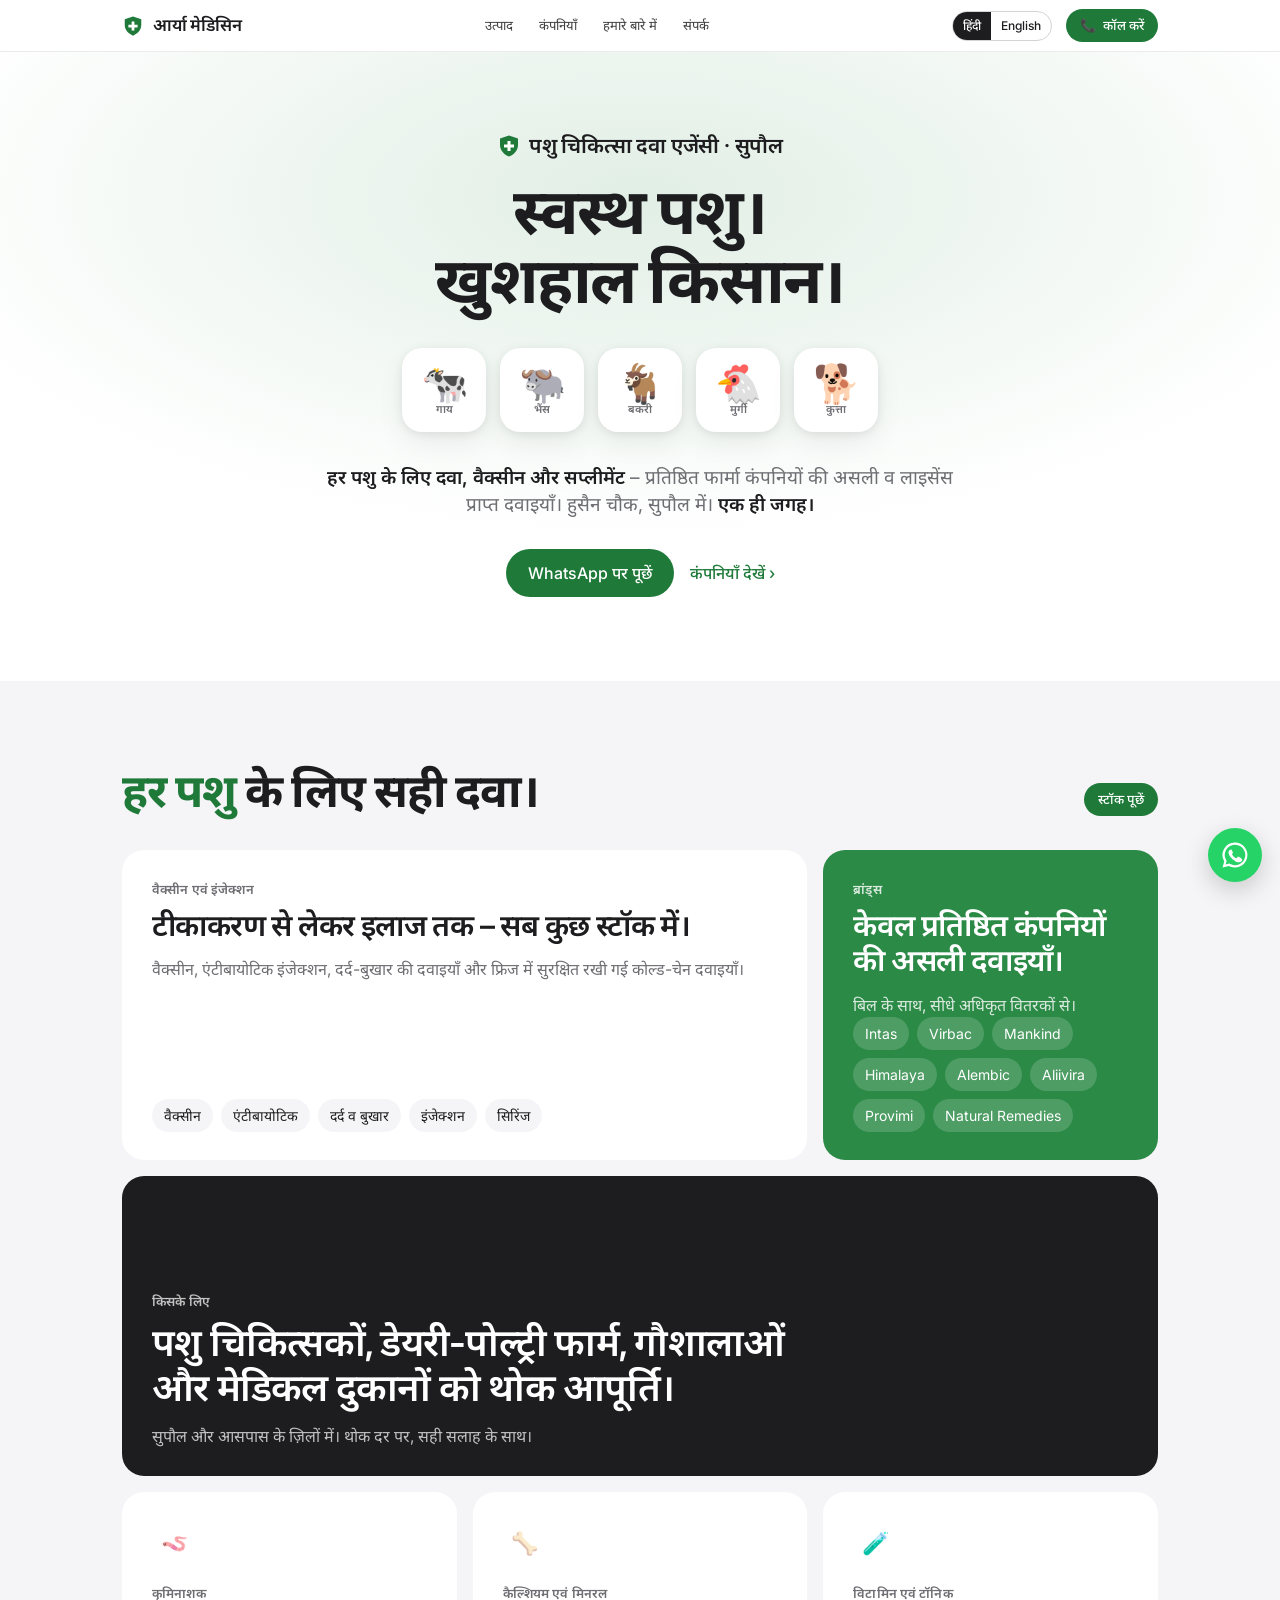
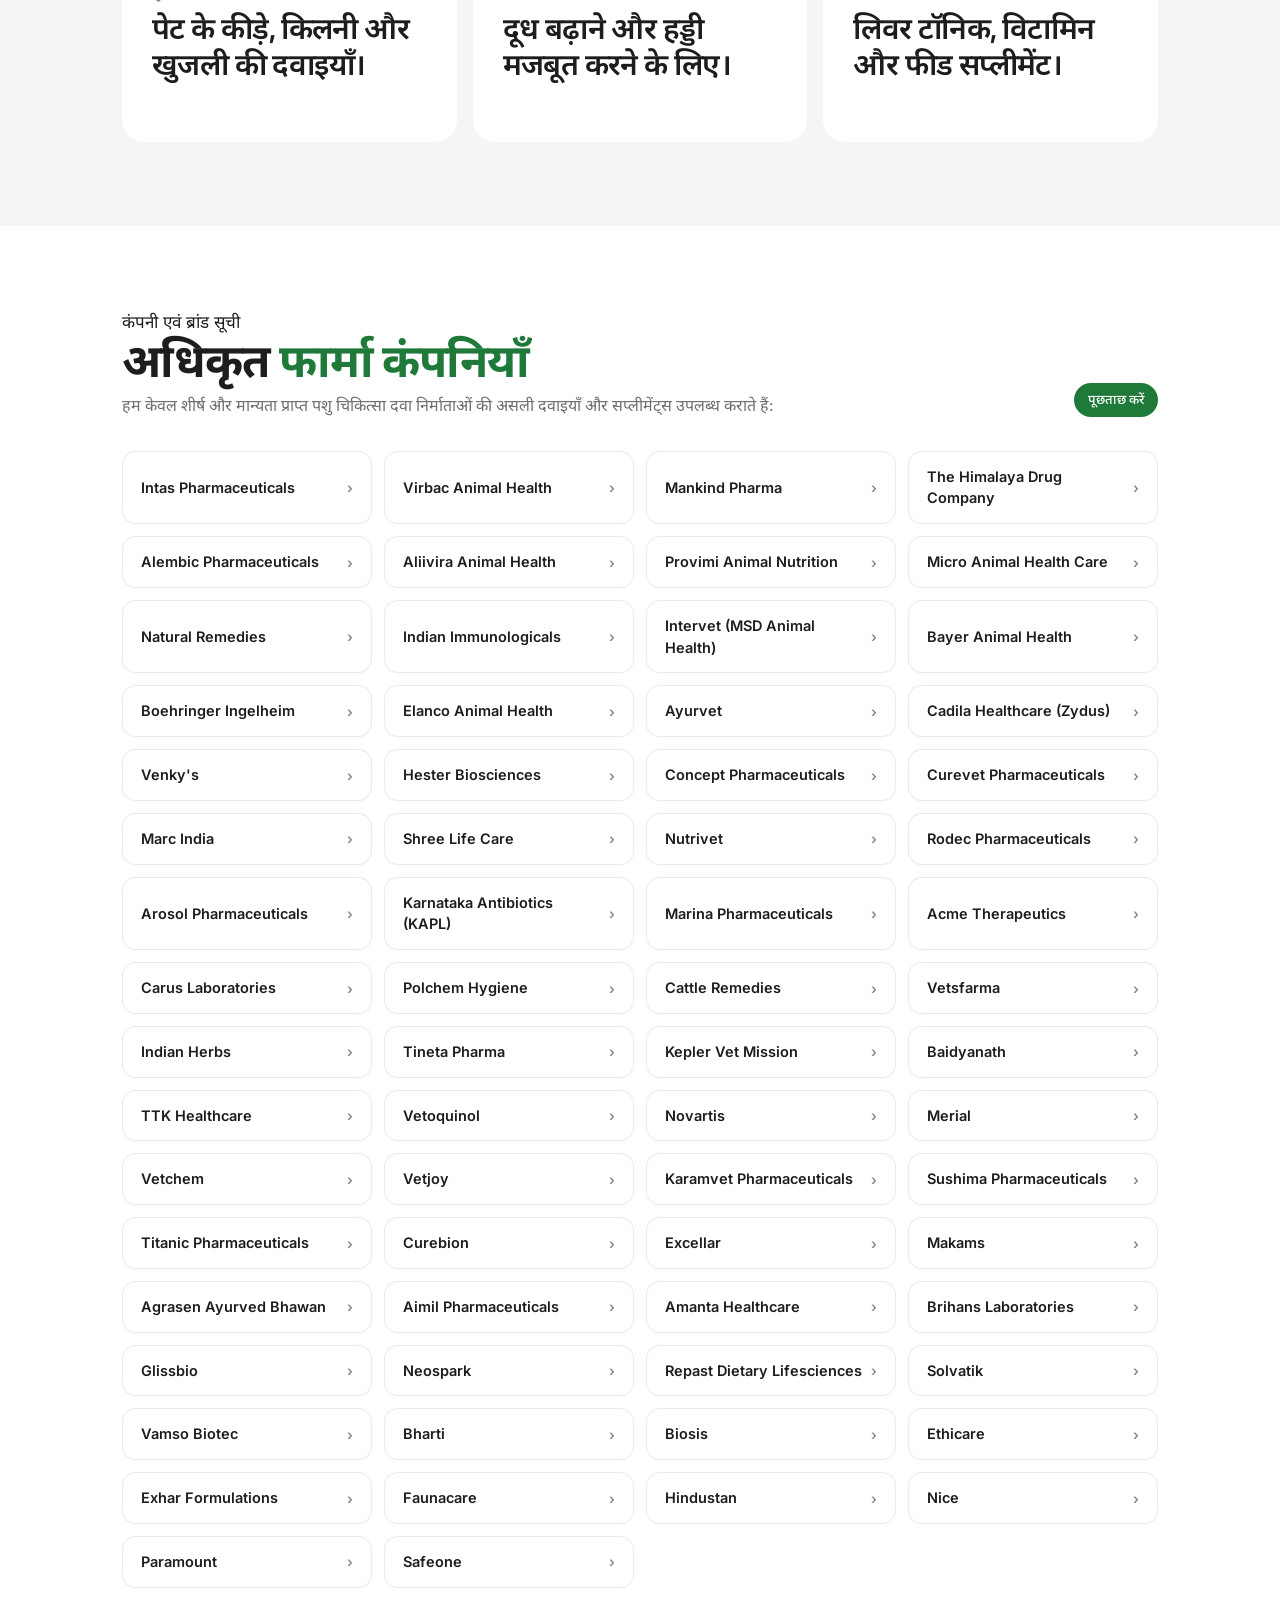
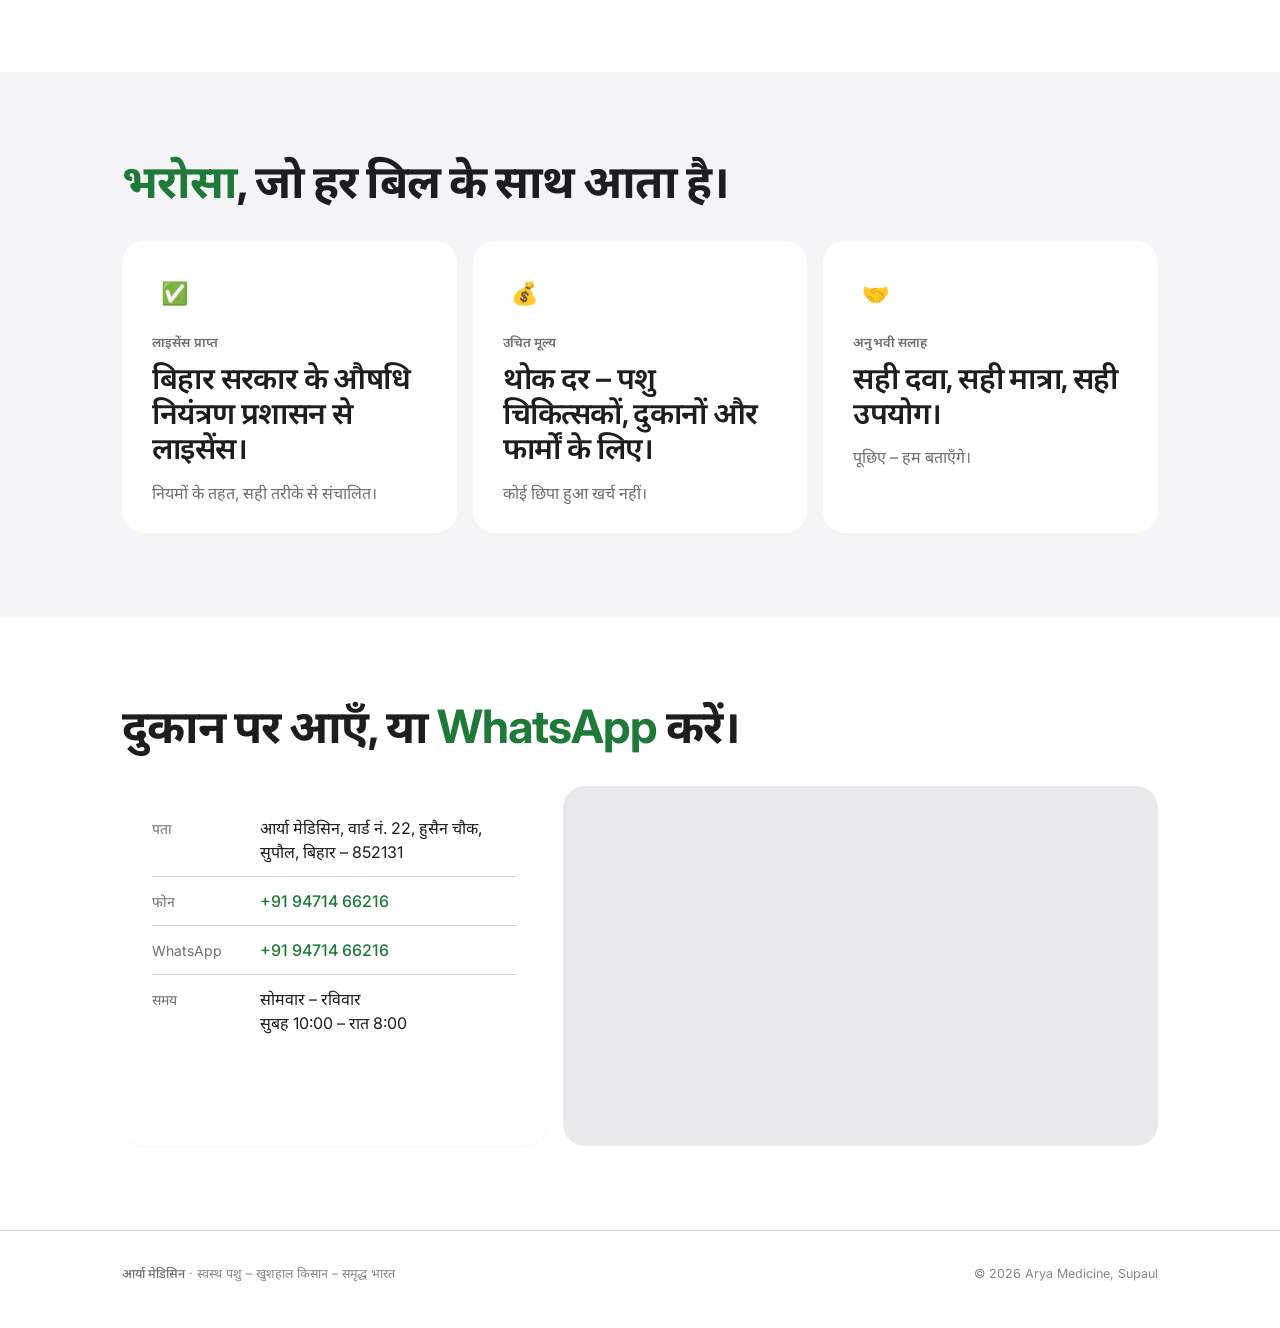
==== commit 3ee019ae: "refactor: simplify UI to show only brand names without counts or product lists, keep products in SEO" ====
--- a/index.html
+++ b/index.html
@@ -3,15 +3,15 @@
 <head>
 <meta charset="UTF-8">
 <meta name="viewport" content="width=device-width, initial-scale=1">
-<title>आर्या मेडिसिन – पशु चिकित्सा दवा एजेंसी, सुपौल, बिहार | 94+ कंपनियाँ, 2400+ उत्पाद</title>
-<meta name="description" content="आर्या मेडिसिन, हुसैन चौक, सुपौल (बिहार) – Intas, Virbac, Mankind, Himalaya, Alembic, Aliivira, Provimi सहित 94+ कंपनियों की 2,400+ पशु दवाइयाँ, वैक्सीन, एंटीबायोटिक इंजेक्शन, बोलस, कैल्शियम व सप्लीमेंट्स की अधिकृत थोक एजेंसी। लाइसेंस: WLF20B2026BR004581।">
-<meta name="keywords" content="आर्या मेडिसिन, पशु चिकित्सा दवा एजेंसी सुपौल, veterinary medicine wholesale Supaul Bihar, Intas veterinary medicine, Virbac Albomar Agrimin, Mankind Bandykind, Himalaya Himax Liv52, cattle medicine agency, पशु दवा थोक विक्रेता सुपौल, veterinary injections bolus tonic">
+<title>आर्या मेडिसिन – पशु चिकित्सा दवा एजेंसी, सुपौल, बिहार</title>
+<meta name="description" content="आर्या मेडिसिन, हुसैन चौक, सुपौल (बिहार) – Intas, Virbac, Mankind, Himalaya, Alembic, Aliivira सहित 80+ प्रमुख कंपनियों की पशु दवाइयाँ, वैक्सीन, इंजेक्शन, बोलस, कैल्शियम व सप्लीमेंट्स की अधिकृत थोक एजेंसी। Intacef, Albomar, Agrimin Forte, Bandykind, Melonex, Tribivet, Liv.52 उपलब्ध।">
+<meta name="keywords" content="आर्या मेडिसिन, पशु चिकित्सा दवा एजेंसी सुपौल, veterinary medicine wholesale Supaul Bihar, Intas veterinary medicine, Virbac Albomar Agrimin Forte, Mankind Bandykind Bovikind, Himalaya Himax Liv52, Intacef injection, Melonex, Tribivet, Tonophosphan, पशु दवा थोक विक्रेता सुपौल, cattle medicine distributor Bihar">
 <link rel="canonical" href="https://aryamedicine.in/">
 <link rel="alternate" hreflang="hi" href="https://aryamedicine.in/">
 <link rel="alternate" hreflang="en" href="https://aryamedicine.in/en/">
 <link rel="alternate" hreflang="x-default" href="https://aryamedicine.in/">
-<meta property="og:title" content="आर्या मेडिसिन – पशु चिकित्सा दवा एजेंसी, सुपौल | 94+ ब्रांड्स">
-<meta property="og:description" content="सुपौल, बिहार में 94+ प्रमुख फार्मा कंपनियों की 2,400+ पशु दवाइयों की अधिकृत थोक एजेंसी। गाय, भैंस, बकरी, मुर्गी, कुत्ते की सभी दवाइयाँ उपलब्ध।">
+<meta property="og:title" content="आर्या मेडिसिन – पशु चिकित्सा दवा एजेंसी, सुपौल">
+<meta property="og:description" content="सुपौल, बिहार में पशु दवाइयों की लाइसेंस प्राप्त थोक एजेंसी। Intas, Virbac, Mankind, Himalaya सहित सभी शीर्ष ब्रांड्स उपलब्ध।">
 <meta property="og:type" content="website">
 <meta property="og:url" content="https://aryamedicine.in/">
 <meta property="og:locale" content="hi_IN">
@@ -25,15 +25,13 @@
 <script type="application/ld+json">
 {
   "@context": "https://schema.org",
-  "@type": ["WholesaleStore", "MedicalBusiness", "Pharmacy"],
+  "@type": ["WholesaleStore", "MedicalBusiness"],
   "@id": "https://aryamedicine.in/#business",
   "name": "Arya Medicine",
   "alternateName": "आर्या मेडिसिन",
-  "description": "Licensed veterinary medicine wholesale agency in Supaul, Bihar. Authorized distributor for 94+ pharmaceutical companies with 2,400+ genuine veterinary medicines, vaccines, injections, boluses and nutritional supplements.",
+  "description": "Licensed veterinary medicine wholesale agency in Supaul, Bihar. Genuine medicines, vaccines, dewormers, antibiotic injections, bolus and supplements from leading pharmaceutical companies.",
   "url": "https://aryamedicine.in/",
   "telephone": "+91-9471466216",
-  "email": "aryamedicinesupaul@gmail.com",
-  "identifier": "WLF20B2026BR004581/WLF21B2026BR004544",
   "address": {
     "@type": "PostalAddress",
     "streetAddress": "Ward No-22, Husain Chowk",
@@ -52,39 +50,27 @@
     { "@type": "AdministrativeArea", "name": "Supaul District, Bihar" },
     { "@type": "AdministrativeArea", "name": "Saharsa District, Bihar" },
     { "@type": "AdministrativeArea", "name": "Madhepura District, Bihar" },
-    { "@type": "AdministrativeArea", "name": "North Bihar" },
     { "@type": "City", "name": "Supaul" }
   ],
   "knowsAbout": [
-    "Veterinary medicines wholesale",
-    "Cattle medicines and antibiotics",
-    "Veterinary injections and vaccines",
-    "Veterinary dewormers and liver tonics",
-    "Animal feed and calcium supplements",
-    "Intas Veterinary Medicines",
-    "Virbac Animal Health Products",
-    "Mankind Animal Health Products",
-    "Himalaya Veterinary Products"
+    "Veterinary medicines wholesale Supaul",
+    "Intas Animal Health (Intacef, Melonex, Tribivet, Anistamin)",
+    "Virbac Animal Health (Albomar, Agrimin Forte, Ostovet)",
+    "Mankind Pharma (Bandykind Plus, Bovikind, Nurokind)",
+    "The Himalaya Drug Company (Himax, Liv.52, Digyton, Erina)",
+    "Alembic Pharmaceuticals (Moxel, Sharkoferrol, Ascal)",
+    "Intervet MSD (Tonophosphan, Berenil)",
+    "Veterinary injections, bolus, syrups, vaccines, calcium and feed supplements"
   ],
-  "brand": [{"@type": "Brand", "name": "Intas Pharmaceuticals"}, {"@type": "Brand", "name": "Virbac Animal Health India"}, {"@type": "Brand", "name": "Mankind Pharma (Bovi Mankind)"}, {"@type": "Brand", "name": "The Himalaya Drug Company"}, {"@type": "Brand", "name": "Alembic Pharmaceuticals (Vetmax)"}, {"@type": "Brand", "name": "Aliivira Animal Health Ltd."}, {"@type": "Brand", "name": "Provimi Animal Nutrition India"}, {"@type": "Brand", "name": "Micro Animal Health Care"}, {"@type": "Brand", "name": "Natural Remedies Pvt. Ltd."}, {"@type": "Brand", "name": "Indian Immunologicals"}, {"@type": "Brand", "name": "Intervet India (MSD Animal Health)"}, {"@type": "Brand", "name": "Curevet Pharmaceuticals"}, {"@type": "Brand", "name": "Marc India Ltd."}, {"@type": "Brand", "name": "Shree Life Care Pvt. Ltd."}, {"@type": "Brand", "name": "Nutrivet"}, {"@type": "Brand", "name": "Concept Pharmaceuticals"}, {"@type": "Brand", "name": "Karnataka Antibiotics & Pharmaceuticals"}, {"@type": "Brand", "name": "Ayurvet Limited"}, {"@type": "Brand", "name": "Bayer"}, {"@type": "Brand", "name": "Boehringer Ingelheim"}, {"@type": "Brand", "name": "Elanco"}],
-  "hasOfferCatalog": {
-    "@type": "OfferCatalog",
-    "name": "Arya Medicine Veterinary Product Catalog",
-    "itemListElement": [
-      { "@type": "OfferCatalog", "name": "Veterinary Injections & IV", "description": "Intacef, Melonex, Moxel, Bactivon, Tribivet, Tonophosphan" },
-      { "@type": "OfferCatalog", "name": "Veterinary Bolus & Tablets", "description": "Antibiotic, dewormer and pain relief boluses for cattle and buffalo" },
-      { "@type": "OfferCatalog", "name": "Veterinary Liquids & Syrups", "description": "Albomar, Bandykind, Liv.52, Brotone, uterine and digestive tonics" },
-      { "@type": "OfferCatalog", "name": "Calcium Gel & Mineral Supplements", "description": "Agrimin Forte, Ostovet, Calup, Calme Gel for milk yield" },
-      { "@type": "OfferCatalog", "name": "Sprays, Ointments & Topicals", "description": "Himax, M-Lorex, fly repellents, mastitis topical applications" }
-    ]
-  }
+  "brand": [{"@type": "Brand", "name": "Intas Pharmaceuticals"}, {"@type": "Brand", "name": "Virbac Animal Health"}, {"@type": "Brand", "name": "Mankind Pharma"}, {"@type": "Brand", "name": "The Himalaya Drug Company"}, {"@type": "Brand", "name": "Alembic Pharmaceuticals"}, {"@type": "Brand", "name": "Aliivira Animal Health"}, {"@type": "Brand", "name": "Provimi Animal Nutrition"}, {"@type": "Brand", "name": "Micro Animal Health Care"}, {"@type": "Brand", "name": "Natural Remedies"}, {"@type": "Brand", "name": "Indian Immunologicals"}, {"@type": "Brand", "name": "Intervet (MSD Animal Health)"}, {"@type": "Brand", "name": "Bayer Animal Health"}, {"@type": "Brand", "name": "Boehringer Ingelheim"}, {"@type": "Brand", "name": "Elanco Animal Health"}, {"@type": "Brand", "name": "Ayurvet"}, {"@type": "Brand", "name": "Cadila Healthcare (Zydus)"}, {"@type": "Brand", "name": "Venky's"}, {"@type": "Brand", "name": "Hester Biosciences"}, {"@type": "Brand", "name": "Concept Pharmaceuticals"}, {"@type": "Brand", "name": "Curevet Pharmaceuticals"}, {"@type": "Brand", "name": "Marc India"}, {"@type": "Brand", "name": "Shree Life Care"}, {"@type": "Brand", "name": "Nutrivet"}, {"@type": "Brand", "name": "Rodec Pharmaceuticals"}, {"@type": "Brand", "name": "Arosol Pharmaceuticals"}, {"@type": "Brand", "name": "Karnataka Antibiotics (KAPL)"}, {"@type": "Brand", "name": "Marina Pharmaceuticals"}, {"@type": "Brand", "name": "Acme Therapeutics"}, {"@type": "Brand", "name": "Carus Laboratories"}, {"@type": "Brand", "name": "Polchem Hygiene"}],
+  "hasOfferCatalog": {"@type": "OfferCatalog", "name": "Arya Medicine Veterinary Pharmaceutical Catalog", "itemListElement": [{"@type": "OfferCatalog", "name": "Antibiotic & Therapeutic Injections", "itemListElement": [{"@type": "Product", "name": "Intacef (Ceftriaxone)"}, {"@type": "Product", "name": "Intacef Tazo"}, {"@type": "Product", "name": "Melonex Plus Injection"}, {"@type": "Product", "name": "Tribivet"}, {"@type": "Product", "name": "Anistamin"}, {"@type": "Product", "name": "Bactivon Tazo"}, {"@type": "Product", "name": "Albomar Suspension"}, {"@type": "Product", "name": "Agrimin Forte Mineral Mixture"}, {"@type": "Product", "name": "Ostovet Forte"}, {"@type": "Product", "name": "Canitone"}]}, {"@type": "OfferCatalog", "name": "Veterinary Dewormers & Boluses", "itemListElement": [{"@type": "Product", "name": "Vitablend AD3"}, {"@type": "Product", "name": "Bandykind Plus (Albendazole & Ivermectin)"}, {"@type": "Product", "name": "Bovikind Bolus"}, {"@type": "Product", "name": "Nurokind Vet"}, {"@type": "Product", "name": "Moxikind Force"}, {"@type": "Product", "name": "Himax Ointment"}, {"@type": "Product", "name": "Liv.52 Protec Liquid"}, {"@type": "Product", "name": "Digyton Drops"}, {"@type": "Product", "name": "Erina EP Shampoo"}, {"@type": "Product", "name": "Scavon Spray"}]}, {"@type": "OfferCatalog", "name": "Calcium, Feed Supplements & Topicals", "itemListElement": [{"@type": "Product", "name": "Galactin Bolus"}, {"@type": "Product", "name": "Sharkoferrol"}, {"@type": "Product", "name": "Moxel Forte"}, {"@type": "Product", "name": "Ascal FS"}, {"@type": "Product", "name": "Steclin Bolus"}, {"@type": "Product", "name": "Tonophosphan Injection"}, {"@type": "Product", "name": "Berenil"}, {"@type": "Product", "name": "Cerviprost"}, {"@type": "Product", "name": "Bovilis Vaccines"}, {"@type": "Product", "name": "Raksha FMD Vaccine"}, {"@type": "Product", "name": "Citar Dewormer"}, {"@type": "Product", "name": "Calme Gel"}, {"@type": "Product", "name": "Conmectin Injection"}, {"@type": "Product", "name": "Livomarc Syrup"}, {"@type": "Product", "name": "M-Lorex Cream"}, {"@type": "Product", "name": "Marcodex"}, {"@type": "Product", "name": "Marcoflox"}, {"@type": "Product", "name": "Marcogenta"}, {"@type": "Product", "name": "Belamyl"}, {"@type": "Product", "name": "Brotone"}, {"@type": "Product", "name": "Calup Gel"}]}]}
 }
 </script>
 </head>
 <body>
 <header class="nav"><div class="wrap">
   <a class="brand" href="./"><svg viewBox="0 0 48 48" aria-hidden="true"><path d="M24 3l18 6v13c0 11-8 19-18 23C14 41 6 33 6 22V9z" fill="#1f7a3a"/><path d="M21 14h6v7h7v6h-7v7h-6v-7h-7v-6h7z" fill="#fff"/></svg>आर्या मेडिसिन</a>
-  <nav class="links"><a href="#products">उत्पाद</a><a href="#brands">ब्रांड्स</a><a href="#catalog-section">दवा सूची</a><a href="#about">हमारे बारे में</a><a href="#contact">संपर्क</a></nav>
+  <nav class="links"><a href="#products">उत्पाद</a><a href="#brands">कंपनियाँ</a><a href="#about">हमारे बारे में</a><a href="#contact">संपर्क</a></nav>
   <div class="navr"><div class="lang" aria-label="भाषा चुनें"><span>हिंदी</span><a href="en/" hreflang="en" lang="en">English</a></div><a class="pill" href="tel:+919471466216">📞 <span>कॉल करें</span></a></div>
 </div></header>
 
@@ -94,3014 +80,125 @@
   <div class="tiles">
     <div class="tile">🐄<small>गाय</small></div><div class="tile">🐃<small>भैंस</small></div><div class="tile">🐐<small>बकरी</small></div><div class="tile">🐔<small>मुर्गी</small></div><div class="tile">🐕<small>कुत्ता</small></div>
   </div>
-  <p class="lead"><b>हर पशु के लिए दवा, वैक्सीन और सप्लीमेंट</b> – 94+ प्रतिष्ठित कंपनियों की 2,400+ असली व लाइसेंस प्राप्त दवाइयाँ। हुसैन चौक, सुपौल में। <b>एक ही छत के नीचे।</b></p>
-  <div class="ctas">
-    <a class="pill lg" href="https://wa.me/919471466216?text=नमस्ते%2C%20मुझे%20दवाई%20की%20जानकारी%20चाहिए">WhatsApp पर पूछें</a>
-    <a class="pill lg ghost" href="#catalog-section">दवा सूची खोजें</a>
-  </div>
-  <div class="hero-stats">
-    <div class="hstat"><strong>94+</strong><span>अधिकृत कंपनियाँ</span></div>
-    <div class="hstat"><strong>2,400+</strong><span>दवाइयाँ व उत्पाद</span></div>
-    <div class="hstat"><strong>100%</strong><span>लाइसेंस प्राप्त व असली</span></div>
-    <div class="hstat"><strong>D.L. No.</strong><span>WLF20B2026BR004581</span></div>
-  </div>
+  <p class="lead"><b>हर पशु के लिए दवा, वैक्सीन और सप्लीमेंट</b> – प्रतिष्ठित फार्मा कंपनियों की असली व लाइसेंस प्राप्त दवाइयाँ। हुसैन चौक, सुपौल में। <b>एक ही जगह।</b></p>
+  <div class="ctas"><a class="pill lg" href="https://wa.me/919471466216?text=नमस्ते%2C%20मुझे%20दवाई%20की%20जानकारी%20चाहिए">WhatsApp पर पूछें</a><a class="tlink" href="#brands">कंपनियाँ देखें</a></div>
 </div></section>
 
 <section class="sec alt" id="products"><div class="wrap">
-  <div class="shead"><h2><em>हर पशु</em> के लिए सही दवा।</h2><a class="pill" href="#catalog-section">दवा सूची खोजें</a></div>
+  <div class="shead"><h2><em>हर पशु</em> के लिए सही दवा।</h2><a class="pill" href="https://wa.me/919471466216">स्टॉक पूछें</a></div>
   <div class="bento">
     <div class="card c8"><div class="k">वैक्सीन एवं इंजेक्शन</div><h3>टीकाकरण से लेकर इलाज तक – सब कुछ स्टॉक में।</h3><p>वैक्सीन, एंटीबायोटिक इंजेक्शन, दर्द-बुखार की दवाइयाँ और फ्रिज में सुरक्षित रखी गई कोल्ड-चेन दवाइयाँ।</p><ul><li>वैक्सीन</li><li>एंटीबायोटिक</li><li>दर्द व बुखार</li><li>इंजेक्शन</li><li>सिरिंज</li></ul></div>
-    <div class="card c4 green" id="brands"><div class="k">प्रमुख ब्रांड्स</div><h3>94+ शीर्ष कंपनियों की असली दवाइयाँ।</h3><p>बिल के साथ, सीधे कंपनी के अधिकृत वितरकों से।</p><ul><li>Intas (254)</li><li>Mankind (154)</li><li>Alembic (107)</li><li>Virbac (53)</li><li>Himalaya (55)</li><li>Aliivira (97)</li><li>Provimi (64)</li><li>Micro (71)</li><li>Curevet (103)</li><li>Natural Remedies (40)</li></ul><a class="tlink" href="#catalog-section" style="margin-top:14px;color:#fff;font-weight:600">सभी 94 कंपनियाँ और उत्पाद देखें ›</a></div>
-    <div class="card c12 dark"><div class="k">किसके लिए</div><h3>पशु चिकित्सकों, डेयरी-पोल्ट्री फार्म, गौशालाओं और मेडिकल दुकानों को थोक आपूर्ति।</h3><p>सुपौल, सहरसा, मधेपुरा और आसपास के ज़िलों में। उचित थोक दर पर, सही पेशेवर सलाह के साथ।</p></div>
-    <div class="card c4"><div class="ico">🪱</div><div class="k">कृमिनाशक (Dewormers)</div><h3>पेट के कीड़े, किलनी और खुजली की दवाइयाँ।</h3></div>
-    <div class="card c4"><div class="ico">🦴</div><div class="k">कैल्शियम एवं मिनरल</div><h3>दूध बढ़ाने और हड्डी मजबूत करने के लिए जेल व सप्लीमेंट।</h3></div>
-    <div class="card c4"><div class="ico">🧪</div><div class="k">विटामिन एवं टॉनिक</div><h3>लिवर टॉनिक, विटामिन और पोल्ट्री-डेयरी फीड सप्लीमेंट।</h3></div>
-  </div>
-</div></section>
-
-<section class="sec" id="catalog-section">
-  <div class="wrap">
-    <div class="shead">
-      <div>
-        <div class="k">पशु चिकित्सा उत्पाद डायरेक्टरी</div>
-        <h2>कंपनी अनुसार <em>दवाइयाँ एवं सप्लीमेंट्स</em></h2>
-        <p class="sublead">94+ अधिकृत कंपनियों की 2,400+ पशु दवाइयाँ। किसी भी दवाई या कंपनी का नाम तुरंत खोजें:</p>
-      </div>
-      <a class="pill" href="https://wa.me/919471466216?text=नमस्ते%2C%20मुझे%20दवाइयों%20की%20थोक%20रेट%20लिस्ट%20चाहिए">रेट लिस्ट पूछें</a>
+    <div class="card c4 green"><div class="k">ब्रांड्स</div><h3>केवल प्रतिष्ठित कंपनियों की असली दवाइयाँ।</h3><p>बिल के साथ, सीधे अधिकृत वितरकों से।</p><ul><li>Intas</li><li>Virbac</li><li>Mankind</li><li>Himalaya</li><li>Alembic</li><li>Aliivira</li><li>Provimi</li><li>Natural Remedies</li></ul></div>
+    <div class="card c12 dark"><div class="k">किसके लिए</div><h3>पशु चिकित्सकों, डेयरी-पोल्ट्री फार्म, गौशालाओं और मेडिकल दुकानों को थोक आपूर्ति।</h3><p>सुपौल और आसपास के ज़िलों में। थोक दर पर, सही सलाह के साथ।</p></div>
+    <div class="card c4"><div class="ico">🪱</div><div class="k">कृमिनाशक</div><h3>पेट के कीड़े, किलनी और खुजली की दवाइयाँ।</h3></div>
+    <div class="card c4"><div class="ico">🦴</div><div class="k">कैल्शियम एवं मिनरल</div><h3>दूध बढ़ाने और हड्डी मजबूत करने के लिए।</h3></div>
+    <div class="card c4"><div class="ico">🧪</div><div class="k">विटामिन एवं टॉनिक</div><h3>लिवर टॉनिक, विटामिन और फीड सप्लीमेंट।</h3></div>
+  </div>
+</div></section>
+
+<section class="sec" id="brands"><div class="wrap">
+  <div class="shead">
+    <div>
+      <div class="k">कंपनी एवं ब्रांड सूची</div>
+      <h2>अधिकृत <em>फार्मा कंपनियाँ</em></h2>
+      <p class="brand-lead">हम केवल शीर्ष और मान्यता प्राप्त पशु चिकित्सा दवा निर्माताओं की असली दवाइयाँ और सप्लीमेंट्स उपलब्ध कराते हैं:</p>
     </div>
-    <div class="catalog-controls">
-      <div class="search-box">
-        <svg viewBox="0 0 24 24" class="s-ico" aria-hidden="true"><path d="M15.5 14h-.79l-.28-.27C15.41 12.59 16 11.11 16 9.5 16 5.91 13.09 3 9.5 3S3 5.91 3 9.5 5.91 16 9.5 16c1.61 0 3.09-.59 4.23-1.57l.27.28v.79l5 4.99L20.49 19l-4.99-5zm-6 0C7.01 14 5 11.99 5 9.5S7.01 5 9.5 5 14 7.01 14 9.5 11.99 14 9.5 14z"/></svg>
-        <input type="search" id="catalog-search" placeholder="दवा या कंपनी का नाम खोजें (उदा. Albomar, Intacef, Agrimin, Melonex, Bandykind, Intas)..." aria-label="दवा या कंपनी खोजें" autocomplete="off">
-        <button type="button" id="catalog-clear" class="clear-btn" aria-label="सर्च साफ करें" style="display:none">&times;</button>
-      </div>
-      <div class="filter-row">
-        <div class="cat-filter-wrap" id="cat-filters">
-          <button type="button" class="filter-pill active" data-cat="all">सभी उत्पाद</button>
-          <button type="button" class="filter-pill" data-cat="inj">💉 इंजेक्शन व IV</button>
-          <button type="button" class="filter-pill" data-cat="bolus">💊 बोलस व टैबलेट</button>
-          <button type="button" class="filter-pill" data-cat="liquid">🧪 सिरप व लिक्विड</button>
-          <button type="button" class="filter-pill" data-cat="calcium">🦴 कैल्शियम व जेल</button>
-          <button type="button" class="filter-pill" data-cat="powder">🌾 पाउडर व सप्लीमेंट</button>
-          <button type="button" class="filter-pill" data-cat="topical">🧴 स्प्रे व मलहम</button>
-        </div>
-        <div class="select-wrap">
-          <select id="company-filter" aria-label="कंपनी चुनें">
-            <option value="all">सभी कंपनियाँ (94)</option>
-          </select>
-        </div>
-      </div>
-      <div class="catalog-meta-bar">
-        <div id="catalog-count">2,430 दवाइयाँ उपलब्ध हैं</div>
-        <div class="catalog-hint">💡 किसी भी उत्पाद के सामने WhatsApp बटन दबाकर तुरंत थोक रेट पूछें</div>
-      </div>
-    </div>
-    <div class="catalog-grid" id="catalog-results"></div>
-    <div class="catalog-load-wrap"><button type="button" class="pill lg ghost" id="catalog-load-more" style="display:none">और दवाइयाँ देखें</button></div>
-    <div class="comp-directory-sec" id="company-directory">
-      <div class="dir-head">
-        <h3>सभी 94 अधिकृत कंपनियों की विस्तृत सूची</h3>
-        <p>कंपनी के नाम पर क्लिक करके उनकी उपलब्ध दवाइयाँ और पैक देखें:</p>
-      </div>
-      <div class="comp-dir-grid">
-        <details class="comp-dir-card">
-          <summary><span class="c-title">ACME THERAPEUTICS (I) PVT LTD</span><span class="c-cnt">69 दवाइयाँ</span></summary>
-          <ul class="c-list">
-            <li><span class="p-nm">AC -Z SUSP. 100 ML</span><span class="p-pk">100 ML</span></li>
-            <li><span class="p-nm">AC-Z BOLUS 1x4</span><span class="p-pk">1x4</span></li>
-            <li><span class="p-nm">AC-Z GOLD BOLUS 1x7</span><span class="p-pk">1x7</span></li>
-            <li><span class="p-nm">AC-Z H LIQUID 500 ML</span><span class="p-pk">500 ML</span></li>
-            <li><span class="p-nm">AC-Z POW. 1KG</span><span class="p-pk">1KG</span></li>
-            <li><span class="p-nm">AC-Z PWD 100 GM</span><span class="p-pk">100 GM</span></li>
-            <li><span class="p-nm">AC-Z PWD. 500 GM</span><span class="p-pk">500 GM</span></li>
-            <li><span class="p-nm">AC-Z SUSP. 60 ML</span><span class="p-pk">60 ML</span></li>
-            <li><span class="p-nm">AC-Z VET SYRUP 500 ML</span><span class="p-pk">500 ML</span></li>
-            <li><span class="p-nm">ACILOX BOLUS 1x2</span><span class="p-pk">1x2</span></li>
-            <li><span class="p-nm">ACM INJ. 100 ML</span><span class="p-pk">100 ML</span></li>
-            <li><span class="p-nm">ACM INJ. 30 ML</span><span class="p-pk">30 ML</span></li>
-            <li><span class="p-nm">ACME NUTRIMALT 1100 GM</span><span class="p-pk">1100 GM</span></li>
-            <li><span class="p-nm">ACME NUTRIMALT 2 KG</span><span class="p-pk">2 KG</span></li>
-            <li><span class="p-nm">ACME NUTRIMALT 400 GM</span><span class="p-pk">400 GM</span></li>
-            <li><span class="p-nm">ACMEGESIC FORTE BOLUS 1x4</span><span class="p-pk">1x4</span></li>
-            <li><span class="p-nm">ACMEGESIC MAXX BOLUS 1X4</span><span class="p-pk">1X4</span></li>
-            <li><span class="p-nm">ACMELOX INJ 3GM 1x1</span><span class="p-pk">3GM 1x1</span></li>
-            <li><span class="p-nm">ACMIN BOLUS 1x4</span><span class="p-pk">1x4</span></li>
-            <li><span class="p-nm">ACPROVIT BOLUS 1x4</span><span class="p-pk">1x4</span></li>
-            <li><span class="p-nm">AHV SPRAY 100ML 100 ML</span><span class="p-pk">100 ML</span></li>
-            <li><span class="p-nm">CALME GEL 300 GM</span><span class="p-pk">300 GM</span></li>
-            <li><span class="p-nm">CALME GEL ADVANCE 300 GM</span><span class="p-pk">300 GM</span></li>
-            <li><span class="p-nm">CALME GOLD PLUS 1 LTR</span><span class="p-pk">1 LTR</span></li>
-            <li><span class="p-nm">CALME POW. 1 KG</span><span class="p-pk">1 KG</span></li>
-            <li><span class="p-nm">ELMOX INJ. 3 GM</span><span class="p-pk">3 GM</span></li>
-            <li><span class="p-nm">END 30ML 1x1</span><span class="p-pk">30ML 1x1</span></li>
-            <li><span class="p-nm">END BOLUS 1500MG 1x2</span><span class="p-pk">1500MG 1x2</span></li>
-            <li><span class="p-nm">END BOLUS 3GM 1x1</span><span class="p-pk">3GM 1x1</span></li>
-            <li><span class="p-nm">END PLUS SUSP. 30 ML</span><span class="p-pk">30 ML</span></li>
-            <li><span class="p-nm">END PLUS SUSP. 90 ML</span><span class="p-pk">90 ML</span></li>
-            <li><span class="p-nm">END SUSP 1LT 1x1</span><span class="p-pk">1x1</span></li>
-            <li><span class="p-nm">END SUSP. 100 ML</span><span class="p-pk">100 ML</span></li>
-            <li><span class="p-nm">END SUSP. 60 ML</span><span class="p-pk">60 ML</span></li>
-            <li><span class="p-nm">ENDZIDE L SUSP. 100 ML</span><span class="p-pk">100 ML</span></li>
-            <li><span class="p-nm">ENDZIDE-DS SUSP. 100 ML</span><span class="p-pk">100 ML</span></li>
-            <li><span class="p-nm">ENDZIDE-L BOLUS 1x4</span><span class="p-pk">1x4</span></li>
-            <li><span class="p-nm">FENAMOL INJ 30ML 1x1</span><span class="p-pk">30ML 1x1</span></li>
-            <li><span class="p-nm">FENAMOL INJ. 100 ML</span><span class="p-pk">100 ML</span></li>
-            <li><span class="p-nm">FENAMOL PLUS INJ. 100 ML</span><span class="p-pk">100 ML</span></li>
-            <li><span class="p-nm">FLOXAMAC INJ. 100 ML</span><span class="p-pk">100 ML</span></li>
-            <li><span class="p-nm">HAPPY BATH SOAP 75 GM</span><span class="p-pk">75 GM</span></li>
-            <li><span class="p-nm">I TIN BOLUS 100 MG 1X6</span><span class="p-pk">100 MG 1X6</span></li>
-            <li><span class="p-nm">I TIN LA INJ. 50 ML</span><span class="p-pk">50 ML</span></li>
-            <li><span class="p-nm">JER CLEAR 1 LTR</span><span class="p-pk">1 LTR</span></li>
-            <li><span class="p-nm">JER CLEAR 500 ML</span><span class="p-pk">500 ML</span></li>
-            <li><span class="p-nm">L.B.PLUS 200 ML</span><span class="p-pk">200 ML</span></li>
-            <li><span class="p-nm">L.B.PLUS 500 ML</span><span class="p-pk">500 ML</span></li>
-            <li><span class="p-nm">LB VET PLUS 1 LTR</span><span class="p-pk">1 LTR</span></li>
-            <li><span class="p-nm">LB VET PLUS 250 ML</span><span class="p-pk">250 ML</span></li>
-            <li><span class="p-nm">LB VET PLUS 500 ML</span><span class="p-pk">500 ML</span></li>
-            <li><span class="p-nm">MECOPAC FORTE INJ. 10 ML</span><span class="p-pk">10 ML</span></li>
-            <li><span class="p-nm">MECOPAC FORTE INJ. 30 ML</span><span class="p-pk">30 ML</span></li>
-            <li><span class="p-nm">MECOPAC VET SYP 500 ML</span><span class="p-pk">500 ML</span></li>
-            <li><span class="p-nm">MECOPEC VET SYP 200 ML</span><span class="p-pk">200 ML</span></li>
-            <li><span class="p-nm">OXYMAC BOLUS 1x4</span><span class="p-pk">1x4</span></li>
-            <li><span class="p-nm">PHOSPEN INJ. 30 ML</span><span class="p-pk">30 ML</span></li>
-            <li><span class="p-nm">TAXEF IINJ 3GM 1x1</span><span class="p-pk">3GM 1x1</span></li>
-            <li><span class="p-nm">TEAT -CLEAR 6X50GM</span><span class="p-pk">50GM</span></li>
-            <li><span class="p-nm">VETAFLOX TZ BOLUS 1x2</span><span class="p-pk">1x2</span></li>
-            <li><span class="p-nm">XONEXEF INJ 2 GM</span><span class="p-pk">2 GM</span></li>
-            <li><span class="p-nm">XONEXEF INJ. 250 MG</span><span class="p-pk">250 MG</span></li>
-            <li><span class="p-nm">XONEXEF INJ. 3 GM</span><span class="p-pk">3 GM</span></li>
-            <li><span class="p-nm">XONEXEF INJ. 500 MG</span><span class="p-pk">500 MG</span></li>
-            <li><span class="p-nm">XONEXEF S 4.5 GM</span><span class="p-pk">4.5 GM</span></li>
-            <li><span class="p-nm">XONEXEF TAZO INJ. 3.375 GM</span><span class="p-pk">3.375 GM</span></li>
-            <li><span class="p-nm">XONEXEF TAZO INJ. 562.5 MG</span><span class="p-pk">562.5 MG</span></li>
-            <li><span class="p-nm">XONEXEF-S INJ. 3 GM</span><span class="p-pk">3 GM</span></li>
-            <li><span class="p-nm">XONEXEF-S INJ. 750 MG</span><span class="p-pk">750 MG</span></li>
-          </ul>
-        </details>
-        <details class="comp-dir-card">
-          <summary><span class="c-title">AGRASEN AYURVED BHAWAN PVT LTD</span><span class="c-cnt">6 दवाइयाँ</span></summary>
-          <ul class="c-list">
-            <li><span class="p-nm">GARVAPAL CHURN 200 GM</span><span class="p-pk">200 GM</span></li>
-            <li><span class="p-nm">HEALTHZYME DX STRONG 500 GM</span><span class="p-pk">500 GM</span></li>
-            <li><span class="p-nm">HERVIT BATISA 1 KG</span><span class="p-pk">1 KG</span></li>
-            <li><span class="p-nm">HERVIT BATISA 400 GM</span><span class="p-pk">400 GM</span></li>
-            <li><span class="p-nm">KAYA KANCHAN</span><span class="p-pk">PCS</span></li>
-            <li><span class="p-nm">PASHU RAKSHA 300 GM</span><span class="p-pk">300 GM</span></li>
-          </ul>
-        </details>
-        <details class="comp-dir-card">
-          <summary><span class="c-title">AIMIL</span><span class="c-cnt">1 दवाइयाँ</span></summary>
-          <ul class="c-list">
-            <li><span class="p-nm">ZIM ZIM ZO 15 GM</span><span class="p-pk">15 GM</span></li>
-          </ul>
-        </details>
-        <details class="comp-dir-card">
-          <summary><span class="c-title">ALEMBIC PHARMACEUTICALS LTD</span><span class="c-cnt">53 दवाइयाँ</span></summary>
-          <ul class="c-list">
-            <li><span class="p-nm">ALVITE M CHELATED 1 KG</span><span class="p-pk">1 KG</span></li>
-            <li><span class="p-nm">ALVITE M CHELATED 5 KG</span><span class="p-pk">5 KG</span></li>
-            <li><span class="p-nm">ALVITE-M CHELATED 25 KG</span><span class="p-pk">25 KG</span></li>
-            <li><span class="p-nm">ASCAL FS 500 ML</span><span class="p-pk">500 ML</span></li>
-            <li><span class="p-nm">ASCAL GOLD 1 LTR</span><span class="p-pk">1 LTR</span></li>
-            <li><span class="p-nm">ASCAL GOLD 10 LTR</span><span class="p-pk">10 LTR</span></li>
-            <li><span class="p-nm">ASCAL GOLD 2 LTR</span><span class="p-pk">2 LTR</span></li>
-            <li><span class="p-nm">ASCAL GOLD 25LT 25 LTR</span><span class="p-pk">25 LTR</span></li>
-            <li><span class="p-nm">ASCAL GOLD 5 LTR</span><span class="p-pk">5 LTR</span></li>
-            <li><span class="p-nm">ASCAL GOLD CHELATED 20 LTR</span><span class="p-pk">20 LTR</span></li>
-            <li><span class="p-nm">BACIPEN INJ. 2 GM</span><span class="p-pk">2 GM</span></li>
-            <li><span class="p-nm">BACIPEN INJ. 2.5 GM</span><span class="p-pk">2.5 GM</span></li>
-            <li><span class="p-nm">C4 ALL INJ. 500 MG</span><span class="p-pk">500 MG</span></li>
-            <li><span class="p-nm">C4 ALL TAZO INJ. 562.5 MG</span><span class="p-pk">562.5 MG</span></li>
-            <li><span class="p-nm">C4ALL INJ. 100 MG</span><span class="p-pk">100 MG</span></li>
-            <li><span class="p-nm">C4ALL INJ. 300 MG</span><span class="p-pk">300 MG</span></li>
-            <li><span class="p-nm">CLOSAL 40 ML 1x1</span><span class="p-pk">40 ML 1x1</span></li>
-            <li><span class="p-nm">ENROX INJ 15ML 15 ML</span><span class="p-pk">15 ML</span></li>
-            <li><span class="p-nm">ENROX INJ. 100 ML</span><span class="p-pk">100 ML</span></li>
-            <li><span class="p-nm">ENROX LA INJ 30 ML</span><span class="p-pk">30 ML</span></li>
-            <li><span class="p-nm">ENROX LA INJ. 100 ML</span><span class="p-pk">100 ML</span></li>
-            <li><span class="p-nm">ESTROFIT 7S BOLUS 7 BOLUS</span><span class="p-pk">7 BOLUS</span></li>
-            <li><span class="p-nm">MEGLUGESIC INJ 100 ML</span><span class="p-pk">100 ML</span></li>
-            <li><span class="p-nm">MEGLUGESIC INJ 20 ML</span><span class="p-pk">20 ML</span></li>
-            <li><span class="p-nm">MEGLUGESIC S BOLUS 1X2</span><span class="p-pk">1X2</span></li>
-            <li><span class="p-nm">MELAMBIC -P INJ. 100 ML</span><span class="p-pk">100 ML</span></li>
-            <li><span class="p-nm">MELAMBIC INJ. 100 ML</span><span class="p-pk">100 ML</span></li>
-            <li><span class="p-nm">MELAMBIC P BOLUS 1x4</span><span class="p-pk">1x4</span></li>
-            <li><span class="p-nm">MINTHAL BOLUS 200MG 1X6</span><span class="p-pk">200MG 1X6</span></li>
-            <li><span class="p-nm">MINTHAL BOLUS 600MG 1x4</span><span class="p-pk">600MG 1x4</span></li>
-            <li><span class="p-nm">MORAL INJ 30 ML</span><span class="p-pk">30 ML</span></li>
-            <li><span class="p-nm">MOXEL 2.5 GM 2.5 GM</span><span class="p-pk">2.5 GM</span></li>
-            <li><span class="p-nm">MOXEL 4GM 4 GM</span><span class="p-pk">4 GM</span></li>
-            <li><span class="p-nm">MOXEL BOLUS 1X2</span><span class="p-pk">1X2</span></li>
-            <li><span class="p-nm">MOXEL FORT 300MG 300 MG</span><span class="p-pk">300 MG</span></li>
-            <li><span class="p-nm">MOXEL FORT 4500MG INJ 4500 MG</span><span class="p-pk">4500 MG</span></li>
-            <li><span class="p-nm">MOXEL FORTE 3 GM</span><span class="p-pk">3 GM</span></li>
-            <li><span class="p-nm">MOXEL INJ. 3 GM</span><span class="p-pk">3 GM</span></li>
-            <li><span class="p-nm">PARTUNAL POWDER 1 KG</span><span class="p-pk">1 KG</span></li>
-            <li><span class="p-nm">PERUMADI 250 ML</span><span class="p-pk">250 ML</span></li>
-            <li><span class="p-nm">PERUMADI LIQUID 500 ML</span><span class="p-pk">500 ML</span></li>
-            <li><span class="p-nm">PORON 50 ML</span><span class="p-pk">50 ML</span></li>
-            <li><span class="p-nm">PORON PLUS 50 ML</span><span class="p-pk">50 ML</span></li>
-            <li><span class="p-nm">PORON SOLUTION 30 ML</span><span class="p-pk">30 ML</span></li>
-            <li><span class="p-nm">RUMEN FS BOLUS 1x4</span><span class="p-pk">1x4</span></li>
-            <li><span class="p-nm">RUMEN FS POWDER 100 GM</span><span class="p-pk">100 GM</span></li>
-            <li><span class="p-nm">RUMIGEST POWDER 125 GM</span><span class="p-pk">125 GM</span></li>
-            <li><span class="p-nm">SHARKOFERROL 1 KG</span><span class="p-pk">1 KG</span></li>
-            <li><span class="p-nm">SHARKOFERROL 2.5 KG</span><span class="p-pk">2.5 KG</span></li>
-            <li><span class="p-nm">SHARKOFERROL 450 GM</span><span class="p-pk">450 GM</span></li>
-            <li><span class="p-nm">SHARKOFERROL PET 200GM 200 GM</span><span class="p-pk">200 GM</span></li>
-            <li><span class="p-nm">TIKOUT SOAP 150 GM</span><span class="p-pk">150 GM</span></li>
-            <li><span class="p-nm">TIKOUT SOAP 75 GM</span><span class="p-pk">75 GM</span></li>
-          </ul>
-        </details>
-        <details class="comp-dir-card">
-          <summary><span class="c-title">ALEMBIC VETMAX</span><span class="c-cnt">54 दवाइयाँ</span></summary>
-          <ul class="c-list">
-            <li><span class="p-nm">ALD STENOL INJ 2 ML</span><span class="p-pk">2 ML</span></li>
-            <li><span class="p-nm">ALETOL BOLUS 1X4</span><span class="p-pk">1X4</span></li>
-            <li><span class="p-nm">ALETOL DS INJ 100 ML</span><span class="p-pk">100 ML</span></li>
-            <li><span class="p-nm">ALETOL DS INJ 20 ML</span><span class="p-pk">20 ML</span></li>
-            <li><span class="p-nm">ALMIZOL WS SPRAY 250 ML</span><span class="p-pk">250 ML</span></li>
-            <li><span class="p-nm">ALMIZOLE SKIN LOTION 100 ML</span><span class="p-pk">100 ML</span></li>
-            <li><span class="p-nm">ALMIZOLE SKIN LOTION 50 ML</span><span class="p-pk">50 ML</span></li>
-            <li><span class="p-nm">ALMIZOLE WS SPRAY 100 ML</span><span class="p-pk">100 ML</span></li>
-            <li><span class="p-nm">ASCAL GEL 500 ML</span><span class="p-pk">500 ML</span></li>
-            <li><span class="p-nm">ASCAL GEL ADVANCE 500ML</span><span class="p-pk">500ML</span></li>
-            <li><span class="p-nm">BIVINAL PLUS INJ 100 ML</span><span class="p-pk">100 ML</span></li>
-            <li><span class="p-nm">BIVINAL PLUS INJ 30 ML</span><span class="p-pk">30 ML</span></li>
-            <li><span class="p-nm">DEXAFLOX EYE DROP 10 ML</span><span class="p-pk">10 ML</span></li>
-            <li><span class="p-nm">GYNATROP INJ 2.5 ML</span><span class="p-pk">2.5 ML</span></li>
-            <li><span class="p-nm">GYNATROP INJ. 5 ML</span><span class="p-pk">5 ML</span></li>
-            <li><span class="p-nm">KETOP VET 100 ML</span><span class="p-pk">100 ML</span></li>
-            <li><span class="p-nm">KETOP VET 15 ML</span><span class="p-pk">15 ML</span></li>
-            <li><span class="p-nm">KHURAK 5 KG</span><span class="p-pk">5 KG</span></li>
-            <li><span class="p-nm">KHURAK 15 KG</span><span class="p-pk">15 KG</span></li>
-            <li><span class="p-nm">KHURAK 300 GM</span><span class="p-pk">300 GM</span></li>
-            <li><span class="p-nm">KHURAK PWD. 1.5 KG</span><span class="p-pk">1.5 KG</span></li>
-            <li><span class="p-nm">M -CEFT INJ 1.5 GM</span><span class="p-pk">1.5 GM</span></li>
-            <li><span class="p-nm">M-CEFT 2.5 GM</span><span class="p-pk">2.5 GM</span></li>
-            <li><span class="p-nm">M-CEFT 3 GM</span><span class="p-pk">3 GM</span></li>
-            <li><span class="p-nm">M-CEFT TAZO INJ. 2.81GM</span><span class="p-pk">2.81GM</span></li>
-            <li><span class="p-nm">M-CEFT+TAZO 3.375 GM</span><span class="p-pk">3.375 GM</span></li>
-            <li><span class="p-nm">MAMAL AZ 5 GM</span><span class="p-pk">5 GM</span></li>
-            <li><span class="p-nm">MAMMAL -LC OINTMENT 5 GM</span><span class="p-pk">5 GM</span></li>
-            <li><span class="p-nm">MECTIN INJ 100 ML</span><span class="p-pk">100 ML</span></li>
-            <li><span class="p-nm">MECTIN INJ 1 ML</span><span class="p-pk">1 ML</span></li>
-            <li><span class="p-nm">MECTIN TAB 10MG 10 TAB</span><span class="p-pk">10 TAB</span></li>
-            <li><span class="p-nm">POSTERITY INJ. 3 ML</span><span class="p-pk">3 ML</span></li>
-            <li><span class="p-nm">RALEMBIC D INJ. 1 LTR</span><span class="p-pk">1 LTR</span></li>
-            <li><span class="p-nm">RALEMBIC INJ. 1 LTR</span><span class="p-pk">1 LTR</span></li>
-            <li><span class="p-nm">RALEMBIC IV INJ 3 LTR</span><span class="p-pk">3 LTR</span></li>
-            <li><span class="p-nm">SALEMBIC D IV 3 LTR</span><span class="p-pk">3 LTR</span></li>
-            <li><span class="p-nm">SALEMBIC INJ. 1 LTR</span><span class="p-pk">1 LTR</span></li>
-            <li><span class="p-nm">SALEMBIC IV INJ. 3 LTR</span><span class="p-pk">3 LTR</span></li>
-            <li><span class="p-nm">SURRAL 250 MG</span><span class="p-pk">250 MG</span></li>
-            <li><span class="p-nm">THAMINAL 2 ML</span><span class="p-pk">2 ML</span></li>
-            <li><span class="p-nm">THAMINAL F 30 ML</span><span class="p-pk">30 ML</span></li>
-            <li><span class="p-nm">THAMINAL INJ. 20 ML</span><span class="p-pk">20 ML</span></li>
-            <li><span class="p-nm">TISHUHEAL TAB 1X6</span><span class="p-pk">1X6</span></li>
-            <li><span class="p-nm">VETCORT INJ 10 ML</span><span class="p-pk">10 ML</span></li>
-            <li><span class="p-nm">VETCORT INJ 30 ML</span><span class="p-pk">30 ML</span></li>
-            <li><span class="p-nm">X-CEFT-TAZO 1.125 GM</span><span class="p-pk">1.125 GM</span></li>
-            <li><span class="p-nm">XCEFT 1 GM</span><span class="p-pk">1 GM</span></li>
-            <li><span class="p-nm">XCEFT 250 MG</span><span class="p-pk">250 MG</span></li>
-            <li><span class="p-nm">XCEFT 500 MG</span><span class="p-pk">500 MG</span></li>
-            <li><span class="p-nm">XCEFT-TAZO INJ. 562.5 MG</span><span class="p-pk">562.5 MG</span></li>
-            <li><span class="p-nm">XPLENTA 1 LTR</span><span class="p-pk">1 LTR</span></li>
-            <li><span class="p-nm">XPLENTA 500 ML</span><span class="p-pk">500 ML</span></li>
-            <li><span class="p-nm">ZEET 100 ML</span><span class="p-pk">100 ML</span></li>
-            <li><span class="p-nm">ZEET 30 ML</span><span class="p-pk">30 ML</span></li>
-          </ul>
-        </details>
-        <details class="comp-dir-card">
-          <summary><span class="c-title">ALIIVIRA ANIMAL HEALTH LTD.</span><span class="c-cnt">97 दवाइयाँ</span></summary>
-          <ul class="c-list">
-            <li><span class="p-nm">CASPHODIL GOLD 5 LTR</span><span class="p-pk">5 LTR</span></li>
-            <li><span class="p-nm">ENROSEC INJ 100 ML</span><span class="p-pk">100 ML</span></li>
-            <li><span class="p-nm">RUMITRAZ SOAP 150 GM</span><span class="p-pk">150 GM</span></li>
-            <li><span class="p-nm">SELVO BH 500 ML</span><span class="p-pk">500 ML</span></li>
-            <li><span class="p-nm">ANIMAL HEALTH LTD</span></li>
-            <li><span class="p-nm">ALIV-FORTE 1 LTR</span><span class="p-pk">1 LTR</span></li>
-            <li><span class="p-nm">ALIV-FORTE 500 ML</span><span class="p-pk">500 ML</span></li>
-            <li><span class="p-nm">ALVICAL GOLD DS 1 LIT 1x1</span><span class="p-pk">1x1</span></li>
-            <li><span class="p-nm">ALVICAL GOLD DS 5 LIT. 1x1</span><span class="p-pk">1x1</span></li>
-            <li><span class="p-nm">ALVIDIN 5GM BOLUS 1x4</span><span class="p-pk">1x4</span></li>
-            <li><span class="p-nm">ALVIFEN 3GM 1x1</span><span class="p-pk">3GM 1x1</span></li>
-            <li><span class="p-nm">ALVIFEN PLUS 1X1</span><span class="p-pk">1X1</span></li>
-            <li><span class="p-nm">ALVIMYCIN SPRAY 100 ML</span><span class="p-pk">100 ML</span></li>
-            <li><span class="p-nm">ALVIPHOS INJ. 100 ML</span><span class="p-pk">100 ML</span></li>
-            <li><span class="p-nm">ALVIPHOS INJ. 30 ML</span><span class="p-pk">30 ML</span></li>
-            <li><span class="p-nm">BAFARIN 200 GM</span><span class="p-pk">200 GM</span></li>
-            <li><span class="p-nm">BANFAS SUSP. 1 LIT. 1x1</span><span class="p-pk">1x1</span></li>
-            <li><span class="p-nm">BANFAS SUSP. 90 ML 1x1</span><span class="p-pk">90 ML 1x1</span></li>
-            <li><span class="p-nm">BANMINTH FORTE BOLUS 1x4</span><span class="p-pk">1x4</span></li>
-            <li><span class="p-nm">BANMINTH TABLETS 1X10</span><span class="p-pk">1X10</span></li>
-            <li><span class="p-nm">BIOBOOST BOLUS 24x4</span><span class="p-pk">24x4</span></li>
-            <li><span class="p-nm">BIOBOOST GEL 300GM</span><span class="p-pk">300GM</span></li>
-            <li><span class="p-nm">BIOBOOST GOLD ORAL 1 LTR</span><span class="p-pk">1 LTR</span></li>
-            <li><span class="p-nm">BIOBOOST GOLD ORAL 2 LTR.</span></li>
-            <li><span class="p-nm">BIOBOOST POWER 20GM 1x1</span><span class="p-pk">20GM 1x1</span></li>
-            <li><span class="p-nm">BIOBOOST PRO BOLUS 1X5</span><span class="p-pk">1X5</span></li>
-            <li><span class="p-nm">BIOBOOST PWD. 1 KG</span><span class="p-pk">1 KG</span></li>
-            <li><span class="p-nm">BOVITOP-CZS 1 LTR</span><span class="p-pk">1 LTR</span></li>
-            <li><span class="p-nm">BOVITOP-CZS 100 ML</span><span class="p-pk">100 ML</span></li>
-            <li><span class="p-nm">BOVITOP-CZS 250 ML</span><span class="p-pk">250 ML</span></li>
-            <li><span class="p-nm">BOVITOP-CZS 500 ML</span><span class="p-pk">500 ML</span></li>
-            <li><span class="p-nm">BUPALET INJ 30 ML 1x1</span><span class="p-pk">30 ML 1x1</span></li>
-            <li><span class="p-nm">CALJECT 450 ML</span><span class="p-pk">450 ML</span></li>
-            <li><span class="p-nm">CASPHODIL GOLD 1 LTR</span><span class="p-pk">1 LTR</span></li>
-            <li><span class="p-nm">CASPHODIL GOLD 2 LIT. 1x1</span><span class="p-pk">1x1</span></li>
-            <li><span class="p-nm">CASPHODIL GOLD 6 LTR 1x1</span><span class="p-pk">6 LTR 1x1</span></li>
-            <li><span class="p-nm">CASPHODIL GOLD DS 20 LTR 1x1</span><span class="p-pk">20 LTR 1x1</span></li>
-            <li><span class="p-nm">CEFANEX 1x1</span><span class="p-pk">1x1</span></li>
-            <li><span class="p-nm">CEFT PLUS INJ 4.5 GM 1x1</span><span class="p-pk">4.5 GM 1x1</span></li>
-            <li><span class="p-nm">CEFT-PLUS INJ. 3 GM 1x1</span><span class="p-pk">3 GM 1x1</span></li>
-            <li><span class="p-nm">CHELATED MINTONE 30 KG</span><span class="p-pk">30 KG</span></li>
-            <li><span class="p-nm">CHOLYMBI BOLUS 1x4</span><span class="p-pk">1x4</span></li>
-            <li><span class="p-nm">DECTOMAX 20 ML</span><span class="p-pk">20 ML</span></li>
-            <li><span class="p-nm">ESTRUP BOLUS 1X21</span><span class="p-pk">1X21</span></li>
-            <li><span class="p-nm">FASMIN BOLUS 6 GM</span><span class="p-pk">6 GM</span></li>
-            <li><span class="p-nm">FASMIN DS 90 ML</span><span class="p-pk">90 ML</span></li>
-            <li><span class="p-nm">FASMIN SUSP. 1 LTR</span><span class="p-pk">1 LTR</span></li>
-            <li><span class="p-nm">FASMIN SUSP. 90 ML</span><span class="p-pk">90 ML</span></li>
-            <li><span class="p-nm">FERTILIN 2.5ML 1x1</span><span class="p-pk">2.5ML 1x1</span></li>
-            <li><span class="p-nm">FERTILIN 5ML 1x1</span><span class="p-pk">5ML 1x1</span></li>
-            <li><span class="p-nm">FERTON 50GM</span><span class="p-pk">50GM</span></li>
-            <li><span class="p-nm">FLIZIK INJ. 100 ML</span><span class="p-pk">100 ML</span></li>
-            <li><span class="p-nm">FLIZIK INJ. 20 ML</span><span class="p-pk">20 ML</span></li>
-            <li><span class="p-nm">INVEMOX 15% LA INJ. 100 ML</span><span class="p-pk">100 ML</span></li>
-            <li><span class="p-nm">LACTOBOON TABS 100 TAB</span><span class="p-pk">100 TAB</span></li>
-            <li><span class="p-nm">LIPIZED INJ. 100 ML 1x1</span><span class="p-pk">100 ML 1x1</span></li>
-            <li><span class="p-nm">LIPIZED INJ. 30 ML 1x1</span><span class="p-pk">30 ML 1x1</span></li>
-            <li><span class="p-nm">LUTALYSE 10 ML</span><span class="p-pk">10 ML</span></li>
-            <li><span class="p-nm">LYFOVET INJ. 4 GM 1x1</span><span class="p-pk">4 GM 1x1</span></li>
-            <li><span class="p-nm">LYKACETIN INJ. 3 GM</span><span class="p-pk">3 GM</span></li>
-            <li><span class="p-nm">LYKAMIN FORTE 1 KG 1x1</span><span class="p-pk">1 KG 1x1</span></li>
-            <li><span class="p-nm">LYMEC INJ. 10 ML</span><span class="p-pk">10 ML</span></li>
-            <li><span class="p-nm">LYMEC INJ. 100 ML</span><span class="p-pk">100 ML</span></li>
-            <li><span class="p-nm">LYRAMYCIN CREAM 120 GM 1x1</span><span class="p-pk">120 GM 1x1</span></li>
-            <li><span class="p-nm">LYRAMYCIN CREAM 50 GM 1x1</span><span class="p-pk">50 GM 1x1</span></li>
-            <li><span class="p-nm">LYZINE-45 30 ML 1x1</span><span class="p-pk">30 ML 1x1</span></li>
-            <li><span class="p-nm">M-JECT 450 ML</span><span class="p-pk">450 ML</span></li>
-            <li><span class="p-nm">MASTISOL 60 GM</span><span class="p-pk">60 GM</span></li>
-            <li><span class="p-nm">MINTONE FORTE 1 KG 1x1</span><span class="p-pk">1 KG 1x1</span></li>
-            <li><span class="p-nm">MINTONE FORTE 5 KG 1x1</span><span class="p-pk">5 KG 1x1</span></li>
-            <li><span class="p-nm">MINTONE GOLD 1 KG</span><span class="p-pk">1 KG</span></li>
-            <li><span class="p-nm">MINTONE GOLD 20 KG</span><span class="p-pk">20 KG</span></li>
-            <li><span class="p-nm">NIL-O-PAIN INJ. 30 ML</span><span class="p-pk">30 ML</span></li>
-            <li><span class="p-nm">NIL-O-PAIN PLUS INJ. 100 ML</span><span class="p-pk">100 ML</span></li>
-            <li><span class="p-nm">OXY AF TAB 1x4</span><span class="p-pk">1x4</span></li>
-            <li><span class="p-nm">OXY INJ SOL( LA) 30 ML</span><span class="p-pk">30 ML</span></li>
-            <li><span class="p-nm">P.G.X. 2 ML</span><span class="p-pk">2 ML</span></li>
-            <li><span class="p-nm">PICLOZ 15% 30 ML 1x1</span><span class="p-pk">30 ML 1x1</span></li>
-            <li><span class="p-nm">RELY-NP BOLUS 1x14</span><span class="p-pk">1x14</span></li>
-            <li><span class="p-nm">RESFUR 1 GM</span><span class="p-pk">1 GM</span></li>
-            <li><span class="p-nm">RESFUR RTU 50 ML</span><span class="p-pk">50 ML</span></li>
-            <li><span class="p-nm">ROPIVIRA 1 LTR</span><span class="p-pk">1 LTR</span></li>
-            <li><span class="p-nm">ROPIVIRA 500 ML</span><span class="p-pk">500 ML</span></li>
-            <li><span class="p-nm">RUMITRAZ 15 ML</span><span class="p-pk">15 ML</span></li>
-            <li><span class="p-nm">RUMITRAZ 50 ML</span><span class="p-pk">50 ML</span></li>
-            <li><span class="p-nm">RUMITRAZ 6 ML</span><span class="p-pk">6 ML</span></li>
-            <li><span class="p-nm">RUMITRAZ SOAP 75 GM</span><span class="p-pk">75 GM</span></li>
-            <li><span class="p-nm">SELVO BH 100 ML</span><span class="p-pk">100 ML</span></li>
-            <li><span class="p-nm">SELVO IU XP 60 ML 1x1</span><span class="p-pk">60 ML 1x1</span></li>
-            <li><span class="p-nm">SEQUZENE RTU INJ 30 ML</span><span class="p-pk">30 ML</span></li>
-            <li><span class="p-nm">SEQUZENE RTU INJ. 90 ML</span><span class="p-pk">90 ML</span></li>
-            <li><span class="p-nm">SPECTRAMAST DC 10 ML</span><span class="p-pk">10 ML</span></li>
-            <li><span class="p-nm">VETICEFT INJ. 3 GM</span><span class="p-pk">3 GM</span></li>
-            <li><span class="p-nm">VETICEFT INJ. 5 GM 1x1</span><span class="p-pk">5 GM 1x1</span></li>
-            <li><span class="p-nm">VETICEFT SF 4.5 GM</span><span class="p-pk">4.5 GM</span></li>
-            <li><span class="p-nm">WORMITAL SUSP. 1LIT 1x1</span><span class="p-pk">1x1</span></li>
-            <li><span class="p-nm">WORMITAL SUSP. 90 ML 1x1</span><span class="p-pk">90 ML 1x1</span></li>
-          </ul>
-        </details>
-        <details class="comp-dir-card">
-          <summary><span class="c-title">AMANTA HEALTHCARE LTD</span><span class="c-cnt">4 दवाइयाँ</span></summary>
-          <ul class="c-list">
-            <li><span class="p-nm">ATROTHEM 10ML 1x1</span><span class="p-pk">10ML 1x1</span></li>
-            <li><span class="p-nm">STP D10 -500 ML 1x1</span><span class="p-pk">500 ML 1x1</span></li>
-            <li><span class="p-nm">STP D5 -500 ML 1x1</span><span class="p-pk">500 ML 1x1</span></li>
-            <li><span class="p-nm">STP DNS -500ML 1x1</span><span class="p-pk">500ML 1x1</span></li>
-          </ul>
-        </details>
-        <details class="comp-dir-card">
-          <summary><span class="c-title">AROSOL PHARMACEUTICALS PVT. LTD.</span><span class="c-cnt">59 दवाइयाँ</span></summary>
-          <ul class="c-list">
-            <li><span class="p-nm">ACTIVATOR FORCE 1 LTR 1x1</span><span class="p-pk">1 LTR 1x1</span></li>
-            <li><span class="p-nm">ARO SUPER-H 100 ML</span><span class="p-pk">100 ML</span></li>
-            <li><span class="p-nm">ARO SUPER-H 500 ML</span><span class="p-pk">500 ML</span></li>
-            <li><span class="p-nm">AROKOF 100 ML 100 ML</span><span class="p-pk">100 ML</span></li>
-            <li><span class="p-nm">AROKOF 250 ML</span><span class="p-pk">250 ML</span></li>
-            <li><span class="p-nm">AROLIV-100 1 LTR</span><span class="p-pk">1 LTR</span></li>
-            <li><span class="p-nm">AROLIV-100 500 ML</span><span class="p-pk">500 ML</span></li>
-            <li><span class="p-nm">AROSOL SUPERSTAR 100 ML</span><span class="p-pk">100 ML</span></li>
-            <li><span class="p-nm">AROSOL SUPERSTAR 500ML 500 ML</span><span class="p-pk">500 ML</span></li>
-            <li><span class="p-nm">DYSENDIA 100 ML 100 ML</span><span class="p-pk">100 ML</span></li>
-            <li><span class="p-nm">DYSENDIA 500 ML</span><span class="p-pk">500 ML</span></li>
-            <li><span class="p-nm">FLOMIN GOLD ADV. 1 KG</span><span class="p-pk">1 KG</span></li>
-            <li><span class="p-nm">FLUKODIN DS 60 ML</span><span class="p-pk">60 ML</span></li>
-            <li><span class="p-nm">FLUKODIN DS 100 ML</span><span class="p-pk">100 ML</span></li>
-            <li><span class="p-nm">FLUKODIN PLUS 30 ML</span><span class="p-pk">30 ML</span></li>
-            <li><span class="p-nm">FLUKODIN PLUS SUSP. 100 ML</span><span class="p-pk">100 ML</span></li>
-            <li><span class="p-nm">GROWCAL AD3 GOLD 2 LTR</span><span class="p-pk">2 LTR</span></li>
-            <li><span class="p-nm">GROWCAL ADVANCE GEL 300 GM</span><span class="p-pk">300 GM</span></li>
-            <li><span class="p-nm">HEATSET BOLUS 1x4</span><span class="p-pk">1x4</span></li>
-            <li><span class="p-nm">IMORID-S 400 1 LTR</span><span class="p-pk">1 LTR</span></li>
-            <li><span class="p-nm">IMORID-S 400 500 ML</span><span class="p-pk">500 ML</span></li>
-            <li><span class="p-nm">LACTOMIX AD3 ACTIVE 2 LTR</span><span class="p-pk">2 LTR</span></li>
-            <li><span class="p-nm">LACTOMIX ACTIVE GEL 300 ML</span><span class="p-pk">300 ML</span></li>
-            <li><span class="p-nm">LACTOMIX AD3 ACTIVE 1 LTR</span><span class="p-pk">1 LTR</span></li>
-            <li><span class="p-nm">LACTOMIX AD3 GOLD 1 LTR</span><span class="p-pk">1 LTR</span></li>
-            <li><span class="p-nm">LACTOMIX AD3 GOLD 2 LTR</span><span class="p-pk">2 LTR</span></li>
-            <li><span class="p-nm">LACTOMIX AD3 GOLD 3 LTR</span><span class="p-pk">3 LTR</span></li>
-            <li><span class="p-nm">LACTOMIX AD3 GOLD 5 LTR</span><span class="p-pk">5 LTR</span></li>
-            <li><span class="p-nm">LACTOMIX AD3 XP 1 LTR</span><span class="p-pk">1 LTR</span></li>
-            <li><span class="p-nm">LACTOMIX AD3 XP 10 LTR</span><span class="p-pk">10 LTR</span></li>
-            <li><span class="p-nm">LACTOMIX AD3 XP 2 LTR</span><span class="p-pk">2 LTR</span></li>
-            <li><span class="p-nm">LACTOMIX AD3 XP 3 LTR</span><span class="p-pk">3 LTR</span></li>
-            <li><span class="p-nm">LACTOMIX AD3 XP 5 LTR</span><span class="p-pk">5 LTR</span></li>
-            <li><span class="p-nm">LACTOMIX AD3 XP 500 ML</span><span class="p-pk">500 ML</span></li>
-            <li><span class="p-nm">LACTOMIX GEL 300ML 1x1</span><span class="p-pk">300ML 1x1</span></li>
-            <li><span class="p-nm">LIVLI - 101 1LT 1x1</span><span class="p-pk">1x1</span></li>
-            <li><span class="p-nm">LIVLI -101-500ML 500 ML</span><span class="p-pk">500 ML</span></li>
-            <li><span class="p-nm">LIVTHIK DS 1 LTR</span><span class="p-pk">1 LTR</span></li>
-            <li><span class="p-nm">LIVTHIK DS 500 ML</span><span class="p-pk">500 ML</span></li>
-            <li><span class="p-nm">LM GEL 300ML 1x1</span><span class="p-pk">300ML 1x1</span></li>
-            <li><span class="p-nm">MANMOX BOLUS 1X2</span><span class="p-pk">1X2</span></li>
-            <li><span class="p-nm">MASTIWEL GRANUELS 60GM 60 GM</span><span class="p-pk">60 GM</span></li>
-            <li><span class="p-nm">MASTIWEL SPRAY -100 ML 100 ML</span><span class="p-pk">100 ML</span></li>
-            <li><span class="p-nm">MELODASE-P BOLUS 1X2</span><span class="p-pk">1X2</span></li>
-            <li><span class="p-nm">NUTRIMIN S F ADV 1KG 1 KG</span><span class="p-pk">1 KG</span></li>
-            <li><span class="p-nm">PROLAP-00 50GM 50 GM</span><span class="p-pk">50 GM</span></li>
-            <li><span class="p-nm">PROXIFAST-FM NJ 20 ML</span><span class="p-pk">20 ML</span></li>
-            <li><span class="p-nm">RUMIBIOTIC BOLUS 1x1</span><span class="p-pk">1x1</span></li>
-            <li><span class="p-nm">RUMIZYME 1 KG 1 KG</span><span class="p-pk">1 KG</span></li>
-            <li><span class="p-nm">RUMIZYME PWD 100GM 100 GM</span><span class="p-pk">100 GM</span></li>
-            <li><span class="p-nm">RUMIZYME PWD 250 GM</span><span class="p-pk">250 GM</span></li>
-            <li><span class="p-nm">RUMIZYME PWD 500 GM</span><span class="p-pk">500 GM</span></li>
-            <li><span class="p-nm">RUMIZYME STRONG 15 GM</span><span class="p-pk">15 GM</span></li>
-            <li><span class="p-nm">SKINCURE ADVANCE SPARY 100 ML</span><span class="p-pk">100 ML</span></li>
-            <li><span class="p-nm">THREE P GEL 500 ML</span><span class="p-pk">500 ML</span></li>
-            <li><span class="p-nm">UTROMILK -TC 500 ML</span><span class="p-pk">500 ML</span></li>
-            <li><span class="p-nm">UTROMILK-TC 1 LTR 1x1</span><span class="p-pk">1 LTR 1x1</span></li>
-            <li><span class="p-nm">UTROPLANTA LIQ - 1LT 1x1</span><span class="p-pk">1x1</span></li>
-            <li><span class="p-nm">UTROPLANTA LIQ - 500ML 1x1</span><span class="p-pk">500ML 1x1</span></li>
-          </ul>
-        </details>
-        <details class="comp-dir-card">
-          <summary><span class="c-title">AYURVET LIMITED</span><span class="c-cnt">30 दवाइयाँ</span></summary>
-          <ul class="c-list">
-            <li><span class="p-nm">AMLA HAIR OIL 90 ML 1x1</span><span class="p-pk">90 ML 1x1</span></li>
-            <li><span class="p-nm">BOVITUSS LIQUID 300 ML</span><span class="p-pk">300 ML</span></li>
-            <li><span class="p-nm">CHARMHEAL FOAM 125 ML</span><span class="p-pk">125 ML</span></li>
-            <li><span class="p-nm">CHARMIL PLUS 50 GM</span><span class="p-pk">50 GM</span></li>
-            <li><span class="p-nm">CHARMIL PLUS GEL 25 GM</span><span class="p-pk">25 GM</span></li>
-            <li><span class="p-nm">CHARMIL SPRAY 100 ML</span><span class="p-pk">100 ML</span></li>
-            <li><span class="p-nm">DABUR RED PASTE 100 GM</span><span class="p-pk">100 GM</span></li>
-            <li><span class="p-nm">DABUR RED PASTE 100 GM 1x1</span><span class="p-pk">100 GM 1x1</span></li>
-            <li><span class="p-nm">DIAROAK 30 GM 30 GM</span><span class="p-pk">30 GM</span></li>
-            <li><span class="p-nm">EXAPAR 4 BOLUS 1x4</span><span class="p-pk">4 BOLUS 1x4</span></li>
-            <li><span class="p-nm">EXAPAR 500ML 500 ML</span><span class="p-pk">500 ML</span></li>
-            <li><span class="p-nm">EXAPAR LIQ 1 LTR</span><span class="p-pk">1 LTR</span></li>
-            <li><span class="p-nm">EXAPAR N LIQ. 250 ML</span><span class="p-pk">250 ML</span></li>
-            <li><span class="p-nm">GLUCAFAST LIQUID 1 LTR</span><span class="p-pk">1 LTR</span></li>
-            <li><span class="p-nm">JANOVA CAPSULE 6 CAP</span><span class="p-pk">6 CAP</span></li>
-            <li><span class="p-nm">JEM FERTIKIT 1 KIT</span><span class="p-pk">1 KIT</span></li>
-            <li><span class="p-nm">KETOROAK LIQ 1LT 1 LTR</span><span class="p-pk">1 LTR</span></li>
-            <li><span class="p-nm">LACTADE GEL 300GM 300 GM</span><span class="p-pk">300 GM</span></li>
-            <li><span class="p-nm">MASTILEP GEL 125 GM</span><span class="p-pk">125 GM</span></li>
-            <li><span class="p-nm">MASTILEP GEL 50 GM</span><span class="p-pk">50 GM</span></li>
-            <li><span class="p-nm">MASTILEP SPRAY 125 ML</span><span class="p-pk">125 ML</span></li>
-            <li><span class="p-nm">PACHOPLUS 1x4</span><span class="p-pk">1x4</span></li>
-            <li><span class="p-nm">RESTOBAL 1 LTR</span><span class="p-pk">1 LTR</span></li>
-            <li><span class="p-nm">RESTOBAL 500 ML</span><span class="p-pk">500 ML</span></li>
-            <li><span class="p-nm">RUCHAMAX PWD 15 GM</span><span class="p-pk">15 GM</span></li>
-            <li><span class="p-nm">RUCHAMAX PWD 300 GM</span><span class="p-pk">300 GM</span></li>
-            <li><span class="p-nm">RUCHAZYME 10 GM 10 GM</span><span class="p-pk">10 GM</span></li>
-            <li><span class="p-nm">YAKRIFIT 1 LTR</span><span class="p-pk">1 LTR</span></li>
-            <li><span class="p-nm">YAKRIFIT 4 BOLUS 1x4</span><span class="p-pk">4 BOLUS 1x4</span></li>
-            <li><span class="p-nm">YAKRIFIT LIQ 500 ML</span><span class="p-pk">500 ML</span></li>
-          </ul>
-        </details>
-        <details class="comp-dir-card">
-          <summary><span class="c-title">BAIDYANATH</span><span class="c-cnt">1 दवाइयाँ</span></summary>
-          <ul class="c-list">
-            <li><span class="p-nm">BAI-MAST CAPSULE 60 CAP</span><span class="p-pk">60 CAP</span></li>
-          </ul>
-        </details>
-        <details class="comp-dir-card">
-          <summary><span class="c-title">BAYER</span><span class="c-cnt">4 दवाइयाँ</span></summary>
-          <ul class="c-list">
-            <li><span class="p-nm">BAYTICOL 40 ML 1x1</span><span class="p-pk">40 ML 1x1</span></li>
-            <li><span class="p-nm">PHOCAL 650 ML 1x1</span><span class="p-pk">650 ML 1x1</span></li>
-            <li><span class="p-nm">TRIFENDER 40 ML 1x1</span><span class="p-pk">40 ML 1x1</span></li>
-            <li><span class="p-nm">VIGEST 500 ML 1x1</span><span class="p-pk">500 ML 1x1</span></li>
-          </ul>
-        </details>
-        <details class="comp-dir-card">
-          <summary><span class="c-title">BHARTI</span><span class="c-cnt">1 दवाइयाँ</span></summary>
-          <ul class="c-list">
-            <li><span class="p-nm">DIADISCO PWD 100 GM</span><span class="p-pk">100 GM</span></li>
-          </ul>
-        </details>
-        <details class="comp-dir-card">
-          <summary><span class="c-title">BIOSIS</span><span class="c-cnt">1 दवाइयाँ</span></summary>
-          <ul class="c-list">
-            <li><span class="p-nm">BOVISURE BOLUS 1X4</span><span class="p-pk">1X4</span></li>
-          </ul>
-        </details>
-        <details class="comp-dir-card">
-          <summary><span class="c-title">BOEHRINGER INGELHEIM</span><span class="c-cnt">1 दवाइयाँ</span></summary>
-          <ul class="c-list">
-            <li><span class="p-nm">TRP BOLUS 1x4</span><span class="p-pk">1x4</span></li>
-          </ul>
-        </details>
-        <details class="comp-dir-card">
-          <summary><span class="c-title">BOVI MANKIND</span><span class="c-cnt">49 दवाइयाँ</span></summary>
-          <ul class="c-list">
-            <li><span class="p-nm">BANDYKIND PLUS SUSP 1 LTR</span><span class="p-pk">1 LTR</span></li>
-            <li><span class="p-nm">BANDYKIND PLUS SUSP. 30 ML</span><span class="p-pk">30 ML</span></li>
-            <li><span class="p-nm">BANDYKIND PLUS SUSP. 90 ML</span><span class="p-pk">90 ML</span></li>
-            <li><span class="p-nm">BANDYKIND PLUS SUSPENSION 120 ML</span><span class="p-pk">120 ML</span></li>
-            <li><span class="p-nm">BANDYKIND SUSP 30 ML</span><span class="p-pk">30 ML</span></li>
-            <li><span class="p-nm">BANDYKIND-PLUS BOLUS 1 X1</span><span class="p-pk">1 X1</span></li>
-            <li><span class="p-nm">BOVIKIND 1 LTR</span><span class="p-pk">1 LTR</span></li>
-            <li><span class="p-nm">BOVIKIND LIQUID 100 ML</span><span class="p-pk">100 ML</span></li>
-            <li><span class="p-nm">BOVIKIND LIQUID 250 ML</span><span class="p-pk">250 ML</span></li>
-            <li><span class="p-nm">BOVIKIND LIQUID 500 ML</span><span class="p-pk">500 ML</span></li>
-            <li><span class="p-nm">CALCIMUST-MLD BOLUS 1x1</span><span class="p-pk">1x1</span></li>
-            <li><span class="p-nm">CEFTIFORCE INJ. 3 GM</span><span class="p-pk">3 GM</span></li>
-            <li><span class="p-nm">CEFTIFORCE INJ. 2 GM</span><span class="p-pk">2 GM</span></li>
-            <li><span class="p-nm">CEFTIFORCE INJ. 4 GM</span><span class="p-pk">4 GM</span></li>
-            <li><span class="p-nm">CEFTIFORCE - SB INJ. 3 GM</span><span class="p-pk">3 GM</span></li>
-            <li><span class="p-nm">CEFTIFORCE INJ. 500 MG</span><span class="p-pk">500 MG</span></li>
-            <li><span class="p-nm">CEFTIFORCE SB INJ. 4.5 GM</span><span class="p-pk">4.5 GM</span></li>
-            <li><span class="p-nm">CEFTIFORCE TAZO INJ. 3375 MG</span><span class="p-pk">3375 MG</span></li>
-            <li><span class="p-nm">CEFTIFORCE-TAZO 562.5 MG</span><span class="p-pk">562.5 MG</span></li>
-            <li><span class="p-nm">ELECTROBEST PWD 300 GM</span><span class="p-pk">300 GM</span></li>
-            <li><span class="p-nm">ELECTROBEST PWD 500 GM</span><span class="p-pk">500 GM</span></li>
-            <li><span class="p-nm">ENERDYNA ADV LIQ. 1 LTR</span><span class="p-pk">1 LTR</span></li>
-            <li><span class="p-nm">ENERDYNA ADV LIQ. 500 ML</span><span class="p-pk">500 ML</span></li>
-            <li><span class="p-nm">ENERDYNA LIQ. 1 LTR</span><span class="p-pk">1 LTR</span></li>
-            <li><span class="p-nm">ENERDYNA LIQ. 500 ML</span><span class="p-pk">500 ML</span></li>
-            <li><span class="p-nm">EXTICK SOAP 75 GM</span><span class="p-pk">75 GM</span></li>
-            <li><span class="p-nm">EXTICK-12.5% 15 ML</span><span class="p-pk">15 ML</span></li>
-            <li><span class="p-nm">EXTICK-12.5% 50 ML</span><span class="p-pk">50 ML</span></li>
-            <li><span class="p-nm">EXTICK-12.5% 6 ML</span><span class="p-pk">6 ML</span></li>
-            <li><span class="p-nm">EXTICK-AD DIP 6 ML</span><span class="p-pk">6 ML</span></li>
-            <li><span class="p-nm">EXTICK-AD DIP CONCENTRATE 15 ML</span><span class="p-pk">15 ML</span></li>
-            <li><span class="p-nm">JUMBOHEAL MAG-X SPRAY 100 ML</span><span class="p-pk">100 ML</span></li>
-            <li><span class="p-nm">JUMBOHEAL MAG-X SPRAY 50 ML</span><span class="p-pk">50 ML</span></li>
-            <li><span class="p-nm">JUMBOHEAL OINTMENT 50 GM</span><span class="p-pk">50 GM</span></li>
-            <li><span class="p-nm">MANKIND BOVI OK MINERAL 5 KG</span><span class="p-pk">5 KG</span></li>
-            <li><span class="p-nm">MANKINDS BOVI OK MINERAL 1 KG</span><span class="p-pk">1 KG</span></li>
-            <li><span class="p-nm">MEGABLOTA SUSP. 100 ML</span><span class="p-pk">100 ML</span></li>
-            <li><span class="p-nm">MEGABLOTA SUSPENSION 200 ML</span><span class="p-pk">200 ML</span></li>
-            <li><span class="p-nm">NUROKIND-XL INJ. 10 ML</span><span class="p-pk">10 ML</span></li>
-            <li><span class="p-nm">NUROKIND-XL INJ. 30 ML</span><span class="p-pk">30 ML</span></li>
-            <li><span class="p-nm">TONAKIND GOLD PWD 125 GM</span><span class="p-pk">125 GM</span></li>
-            <li><span class="p-nm">UTRASAFE INJ. 20 ML</span><span class="p-pk">20 ML</span></li>
-            <li><span class="p-nm">UTRASAFE LIQ 450 ML</span><span class="p-pk">450 ML</span></li>
-            <li><span class="p-nm">UTRASAFE LIQ 900 ML</span><span class="p-pk">900 ML</span></li>
-            <li><span class="p-nm">UTRASAFE POWDER 500 GM</span><span class="p-pk">500 GM</span></li>
-            <li><span class="p-nm">VITAKIND-LIV SYP. 1 LTR</span><span class="p-pk">1 LTR</span></li>
-            <li><span class="p-nm">VITAKIND-LIV SYP. 5 LTR</span><span class="p-pk">5 LTR</span></li>
-            <li><span class="p-nm">VITAKIND-LIV SYP. 500 ML</span><span class="p-pk">500 ML</span></li>
-            <li><span class="p-nm">VITAKIND-LIV SYRUP 250 ML</span><span class="p-pk">250 ML</span></li>
-          </ul>
-        </details>
-        <details class="comp-dir-card">
-          <summary><span class="c-title">BRIHANS</span><span class="c-cnt">1 दवाइयाँ</span></summary>
-          <ul class="c-list">
-            <li><span class="p-nm">AMBIPLEX 1 LTR</span><span class="p-pk">1 LTR</span></li>
-          </ul>
-        </details>
-        <details class="comp-dir-card">
-          <summary><span class="c-title">CADILA HEALTHCARE LTD</span><span class="c-cnt">2 दवाइयाँ</span></summary>
-          <ul class="c-list">
-            <li><span class="p-nm">FENBEZOL 3GM 3 GM</span><span class="p-pk">3 GM</span></li>
-            <li><span class="p-nm">REPRONOL 10 ML</span><span class="p-pk">10 ML</span></li>
-          </ul>
-        </details>
-        <details class="comp-dir-card">
-          <summary><span class="c-title">CARUS LABORATORIES PVT. LTD.</span><span class="c-cnt">25 दवाइयाँ</span></summary>
-          <ul class="c-list">
-            <li><span class="p-nm">ASHORED INJ. 10 ML</span><span class="p-pk">10 ML</span></li>
-            <li><span class="p-nm">BOVIMIN B 1.2KG 1.2 KG</span><span class="p-pk">1.2 KG</span></li>
-            <li><span class="p-nm">BOVIMIN GL BOLUS 1X2</span><span class="p-pk">1X2</span></li>
-            <li><span class="p-nm">BOVIMIN-B 6 KG</span><span class="p-pk">6 KG</span></li>
-            <li><span class="p-nm">BOVIMIN-B ULTRA 3 KG</span><span class="p-pk">3 KG</span></li>
-            <li><span class="p-nm">BOVIMIN-GL 150 ML 150 ML</span><span class="p-pk">150 ML</span></li>
-            <li><span class="p-nm">DOZLIV SYRUP 500 ML</span><span class="p-pk">500 ML</span></li>
-            <li><span class="p-nm">FENA TAB 1x10</span><span class="p-pk">1x10</span></li>
-            <li><span class="p-nm">KOL - L SYP 500 ML</span><span class="p-pk">500 ML</span></li>
-            <li><span class="p-nm">KOL 500ML 500 ML</span><span class="p-pk">500 ML</span></li>
-            <li><span class="p-nm">KOL L 2X 300 ML</span><span class="p-pk">300 ML</span></li>
-            <li><span class="p-nm">LATIFUR PWD 10GM 10 GM</span><span class="p-pk">10 GM</span></li>
-            <li><span class="p-nm">LATIFUR ULTRA 17.5GM</span><span class="p-pk">17.5GM</span></li>
-            <li><span class="p-nm">LATIFUR ULTRA MAX 23 GM</span><span class="p-pk">23 GM</span></li>
-            <li><span class="p-nm">MECOVET - XL SYP 500 ML</span><span class="p-pk">500 ML</span></li>
-            <li><span class="p-nm">MECOVET -XL 30 ML 30 ML</span><span class="p-pk">30 ML</span></li>
-            <li><span class="p-nm">MECOVET XL 50 ML 50 ML</span><span class="p-pk">50 ML</span></li>
-            <li><span class="p-nm">MECOVET XL SYP 1 LTR</span><span class="p-pk">1 LTR</span></li>
-            <li><span class="p-nm">MECOVET XL SYRUP 100 ML</span><span class="p-pk">100 ML</span></li>
-            <li><span class="p-nm">MECOVET-DXL 10 ML</span><span class="p-pk">10 ML</span></li>
-            <li><span class="p-nm">MECOVET-DXL 30 ML</span><span class="p-pk">30 ML</span></li>
-            <li><span class="p-nm">MECOVET-XL 10 ML 10 ML</span><span class="p-pk">10 ML</span></li>
-            <li><span class="p-nm">METPHOS INJ. 100 ML</span><span class="p-pk">100 ML</span></li>
-            <li><span class="p-nm">ZAKSHOT 20ML 20 ML</span><span class="p-pk">20 ML</span></li>
-            <li><span class="p-nm">ZAKSHOT PLUS BOLUS 1x2</span><span class="p-pk">1x2</span></li>
-          </ul>
-        </details>
-        <details class="comp-dir-card">
-          <summary><span class="c-title">CATTLE REMEDIES</span><span class="c-cnt">38 दवाइयाँ</span></summary>
-          <ul class="c-list">
-            <li><span class="p-nm">BLOTINEX 100ML 100 ML</span><span class="p-pk">100 ML</span></li>
-            <li><span class="p-nm">BLOTINOX HYBRID 100 ML</span><span class="p-pk">100 ML</span></li>
-            <li><span class="p-nm">CALVITONE GEL 300 GM</span><span class="p-pk">300 GM</span></li>
-            <li><span class="p-nm">CATCOUGH 100GM 100 GM</span><span class="p-pk">100 GM</span></li>
-            <li><span class="p-nm">CATCOUGH LIQ 250GM 250 GM</span><span class="p-pk">250 GM</span></li>
-            <li><span class="p-nm">CATGALL OINTM. 50 GM 50 GM</span><span class="p-pk">50 GM</span></li>
-            <li><span class="p-nm">CATLIV 1 LTR</span><span class="p-pk">1 LTR</span></li>
-            <li><span class="p-nm">CATLIV 100ML 100 ML</span><span class="p-pk">100 ML</span></li>
-            <li><span class="p-nm">CATLIV 500 ML</span><span class="p-pk">500 ML</span></li>
-            <li><span class="p-nm">CATONE PWD 1KG 1 KG</span><span class="p-pk">1 KG</span></li>
-            <li><span class="p-nm">CATONE PWD 200GM 200 GM</span><span class="p-pk">200 GM</span></li>
-            <li><span class="p-nm">CATONE PWD 400GM 400 GM</span><span class="p-pk">400 GM</span></li>
-            <li><span class="p-nm">CATONE SPRAY NEX G 20ML 20 ML</span><span class="p-pk">20 ML</span></li>
-            <li><span class="p-nm">CATORRHOEA 100GM 100 GM</span><span class="p-pk">100 GM</span></li>
-            <li><span class="p-nm">DEWORMIN DS PLUS 100 ML</span><span class="p-pk">100 ML</span></li>
-            <li><span class="p-nm">DRESSOL BANDAGE SPRAY 35GM 35 GM</span><span class="p-pk">35 GM</span></li>
-            <li><span class="p-nm">DRESSOL FAST RELIEF 100 ML</span><span class="p-pk">100 ML</span></li>
-            <li><span class="p-nm">DRESSOL FR-GEL 50GM 50 GM</span><span class="p-pk">50 GM</span></li>
-            <li><span class="p-nm">DRESSOL-FR 10GM 10 GM</span><span class="p-pk">10 GM</span></li>
-            <li><span class="p-nm">DUGDHDAN 48 TABS 48 TAB</span><span class="p-pk">48 TAB</span></li>
-            <li><span class="p-nm">GLUCOPRO-CA 50GM 50 GM</span><span class="p-pk">50 GM</span></li>
-            <li><span class="p-nm">GOVATSA 150 GM</span><span class="p-pk">150 GM</span></li>
-            <li><span class="p-nm">MAGGACITE 100 ML</span><span class="p-pk">100 ML</span></li>
-            <li><span class="p-nm">MASTODIN ADV 100GM 100 GM</span><span class="p-pk">100 GM</span></li>
-            <li><span class="p-nm">MASTODIN ADVANCED 50 GM</span><span class="p-pk">50 GM</span></li>
-            <li><span class="p-nm">MASTODIN GEL 125 GM 125 GM</span><span class="p-pk">125 GM</span></li>
-            <li><span class="p-nm">MASTODIN GEL 50GM 50 GM</span><span class="p-pk">50 GM</span></li>
-            <li><span class="p-nm">NT-ZOLE BOLUS (STEEL JAR) 1X4</span><span class="p-pk">1X4</span></li>
-            <li><span class="p-nm">NT-ZOLE BOLUS 1x4</span><span class="p-pk">1x4</span></li>
-            <li><span class="p-nm">NT-ZOLE MINI 1*10 1x10</span><span class="p-pk">1x10</span></li>
-            <li><span class="p-nm">PROLAPSE-IN BOLUS 1x30TAB</span><span class="p-pk">30TAB</span></li>
-            <li><span class="p-nm">RUMINO 15GM 15 GM</span><span class="p-pk">15 GM</span></li>
-            <li><span class="p-nm">UTERORITE 1 LTR</span><span class="p-pk">1 LTR</span></li>
-            <li><span class="p-nm">UTERORITE 250 ML</span><span class="p-pk">250 ML</span></li>
-            <li><span class="p-nm">UTERORITE 500 ML</span><span class="p-pk">500 ML</span></li>
-            <li><span class="p-nm">VAMVIT- H 100 ML</span><span class="p-pk">100 ML</span></li>
-            <li><span class="p-nm">VAMVIT-H 250 ML</span><span class="p-pk">250 ML</span></li>
-            <li><span class="p-nm">VAMVIT-H 500 ML</span><span class="p-pk">500 ML</span></li>
-          </ul>
-        </details>
-        <details class="comp-dir-card">
-          <summary><span class="c-title">CENTRAL GLASS AGENCY</span><span class="c-cnt">3 दवाइयाँ</span></summary>
-          <ul class="c-list">
-            <li><span class="p-nm">BOTTLE 100 ML</span><span class="p-pk">100 ML</span></li>
-            <li><span class="p-nm">BOTTLE 200 ML</span><span class="p-pk">200 ML</span></li>
-            <li><span class="p-nm">GLASS 100ML 1x144</span><span class="p-pk">100ML 1x144</span></li>
-          </ul>
-        </details>
-        <details class="comp-dir-card">
-          <summary><span class="c-title">CLASSIC ASSOCIATES</span><span class="c-cnt">1 दवाइयाँ</span></summary>
-          <ul class="c-list">
-            <li><span class="p-nm">ATROVET 30ML 30 ML</span><span class="p-pk">30 ML</span></li>
-          </ul>
-        </details>
-        <details class="comp-dir-card">
-          <summary><span class="c-title">COMET</span><span class="c-cnt">1 दवाइयाँ</span></summary>
-          <ul class="c-list">
-            <li><span class="p-nm">COMET NEEDLE 18 1/2 1x1</span><span class="p-pk">1x1</span></li>
-          </ul>
-        </details>
-        <details class="comp-dir-card">
-          <summary><span class="c-title">CONCEPT PHARMACEUTICALS LIMITED</span><span class="c-cnt">54 दवाइयाँ</span></summary>
-          <ul class="c-list">
-            <li><span class="p-nm">ALBIDOL BOLUS 1.5 GM 1x4</span><span class="p-pk">1.5 GM 1x4</span></li>
-            <li><span class="p-nm">ALBIDOL BOLUS 3 GM 1x1</span><span class="p-pk">3 GM 1x1</span></li>
-            <li><span class="p-nm">ALBIDOL SUSP. 1 LTR</span><span class="p-pk">1 LTR</span></li>
-            <li><span class="p-nm">ALBIDOL SUSP. 30 ML 1x1</span><span class="p-pk">30 ML 1x1</span></li>
-            <li><span class="p-nm">ALBIDOL SUSP. 5 LIT. 1x1</span><span class="p-pk">1x1</span></li>
-            <li><span class="p-nm">ALBIDOL TABLET 150MG 1x4</span><span class="p-pk">150MG 1x4</span></li>
-            <li><span class="p-nm">BINOCIN INJ 2.5 GM</span><span class="p-pk">2.5 GM</span></li>
-            <li><span class="p-nm">BINOCIN INJ 4 GM</span><span class="p-pk">4 GM</span></li>
-            <li><span class="p-nm">BINOCIN INJ. 1 GM</span><span class="p-pk">1 GM</span></li>
-            <li><span class="p-nm">BINOCIN INJ. 500 MG</span><span class="p-pk">500 MG</span></li>
-            <li><span class="p-nm">BUTAGESIC K INJ. 100 ML 1x1</span><span class="p-pk">100 ML 1x1</span></li>
-            <li><span class="p-nm">CALCIROYAL PWD. 100 GM</span><span class="p-pk">100 GM</span></li>
-            <li><span class="p-nm">CEFLACTUM INJ. 3 GM 1x1</span><span class="p-pk">3 GM 1x1</span></li>
-            <li><span class="p-nm">CEFLACTUM INJ. 4.5 GM 1x1</span><span class="p-pk">4.5 GM 1x1</span></li>
-            <li><span class="p-nm">CEFLACTUM INJ. 600 MG 1x1</span><span class="p-pk">600 MG 1x1</span></li>
-            <li><span class="p-nm">CONAMPI INJ. 1 GM 1x1</span><span class="p-pk">1 GM 1x1</span></li>
-            <li><span class="p-nm">CONAMPI INJ. 2 GM 1x1</span><span class="p-pk">2 GM 1x1</span></li>
-            <li><span class="p-nm">CONAMPI INJ. 2.5 GM 1x1</span><span class="p-pk">2.5 GM 1x1</span></li>
-            <li><span class="p-nm">CONCIMIN 1 KG</span><span class="p-pk">1 KG</span></li>
-            <li><span class="p-nm">CONCIMIN 2.5 KG</span><span class="p-pk">2.5 KG</span></li>
-            <li><span class="p-nm">CONCIPLEX INJ. 100 ML</span><span class="p-pk">100 ML</span></li>
-            <li><span class="p-nm">CONCIPLEX INJ. 30 ML</span><span class="p-pk">30 ML</span></li>
-            <li><span class="p-nm">CONCITONE 1 LIT. 1x1</span><span class="p-pk">1x1</span></li>
-            <li><span class="p-nm">CONCITONE 100ML 1x1</span><span class="p-pk">100ML 1x1</span></li>
-            <li><span class="p-nm">CONCITONE 500 ML 1x1</span><span class="p-pk">500 ML 1x1</span></li>
-            <li><span class="p-nm">CONMECTIN INJ. 100 ML</span><span class="p-pk">100 ML</span></li>
-            <li><span class="p-nm">CONMOX INJ 3GM 1x1</span><span class="p-pk">3GM 1x1</span></li>
-            <li><span class="p-nm">CONTRAZ 15 ML 1x1</span><span class="p-pk">15 ML 1x1</span></li>
-            <li><span class="p-nm">CONTROX INJ. 3 GM 1x1</span><span class="p-pk">3 GM 1x1</span></li>
-            <li><span class="p-nm">CUTIROSE 15 ML 1x1</span><span class="p-pk">15 ML 1x1</span></li>
-            <li><span class="p-nm">FENAZOL 150 MG TAB 1x10</span><span class="p-pk">1x10</span></li>
-            <li><span class="p-nm">FLORATONE FORTE BOLUS 1x3</span><span class="p-pk">1x3</span></li>
-            <li><span class="p-nm">GARBHASAFE 500 GM</span><span class="p-pk">500 GM</span></li>
-            <li><span class="p-nm">GENTAVET INJ 100 ML</span><span class="p-pk">100 ML</span></li>
-            <li><span class="p-nm">GENTAVET INJ 30 ML</span><span class="p-pk">30 ML</span></li>
-            <li><span class="p-nm">GOBLOAT 100 ML 1x1</span><span class="p-pk">100 ML 1x1</span></li>
-            <li><span class="p-nm">HEPA-SAFE LIQ 100 ML</span><span class="p-pk">100 ML</span></li>
-            <li><span class="p-nm">HEPA-SAFE LIQ. 1 LTR</span><span class="p-pk">1 LTR</span></li>
-            <li><span class="p-nm">HEPA-SAFE LIQ. 500 ML</span><span class="p-pk">500 ML</span></li>
-            <li><span class="p-nm">LEPTAMILK FORTE 1LIT. 1x1</span><span class="p-pk">1x1</span></li>
-            <li><span class="p-nm">LEPTAMILK FORTE 5 LIT. 1x1</span><span class="p-pk">1x1</span></li>
-            <li><span class="p-nm">MSS 2.5GM 1x1</span><span class="p-pk">2.5GM 1x1</span></li>
-            <li><span class="p-nm">PEPSID - C INJ. 10 ML</span><span class="p-pk">10 ML</span></li>
-            <li><span class="p-nm">PEPSID C INJ. 30 ML</span><span class="p-pk">30 ML</span></li>
-            <li><span class="p-nm">RAFOMISOLE FORTE 100 ML</span><span class="p-pk">100 ML</span></li>
-            <li><span class="p-nm">RU-CEFT INJ. 1 GM 1x1</span><span class="p-pk">1 GM 1x1</span></li>
-            <li><span class="p-nm">SAMORECIDE RTU 30 ML 1x1</span><span class="p-pk">30 ML 1x1</span></li>
-            <li><span class="p-nm">SULCOPRIM PWD. 100 GM 1x1</span><span class="p-pk">100 GM 1x1</span></li>
-            <li><span class="p-nm">SULCOPRIM TAB 1x4</span><span class="p-pk">1x4</span></li>
-            <li><span class="p-nm">UTRICEPT 500 ML</span><span class="p-pk">500 ML</span></li>
-            <li><span class="p-nm">UTRICEPT LIQ 1 LTR</span><span class="p-pk">1 LTR</span></li>
-            <li><span class="p-nm">VITACEPT INJ. 10 ML</span><span class="p-pk">10 ML</span></li>
-            <li><span class="p-nm">VITACEPT INJ. 5 ML 1x1</span><span class="p-pk">5 ML 1x1</span></li>
-            <li><span class="p-nm">VITACEPT-H INJ. 10 ML</span><span class="p-pk">10 ML</span></li>
-          </ul>
-        </details>
-        <details class="comp-dir-card">
-          <summary><span class="c-title">CUREBION</span><span class="c-cnt">13 दवाइयाँ</span></summary>
-          <ul class="c-list">
-            <li><span class="p-nm">BRO-STRESS 750GM</span><span class="p-pk">750GM</span></li>
-            <li><span class="p-nm">COCKCURE-L SOL. 500 ML</span><span class="p-pk">500 ML</span></li>
-            <li><span class="p-nm">CURAPLEX P 2 LTR</span><span class="p-pk">2 LTR</span></li>
-            <li><span class="p-nm">CURAPLEX P 5 LTR</span><span class="p-pk">5 LTR</span></li>
-            <li><span class="p-nm">CURECIP -P BOLUS 1X4</span><span class="p-pk">1X4</span></li>
-            <li><span class="p-nm">CURETOX LIQUID 2 LTR</span><span class="p-pk">2 LTR</span></li>
-            <li><span class="p-nm">CURPLEX-P 2 LTR</span><span class="p-pk">2 LTR</span></li>
-            <li><span class="p-nm">ICTOLIV P 2 LTR</span><span class="p-pk">2 LTR</span></li>
-            <li><span class="p-nm">INZA-IM FCR 500 GM</span><span class="p-pk">500 GM</span></li>
-            <li><span class="p-nm">MOXICURE BOLUS 1X4</span><span class="p-pk">1X4</span></li>
-            <li><span class="p-nm">SELVI-ORA 250 GM</span><span class="p-pk">250 GM</span></li>
-            <li><span class="p-nm">VITACURE P 1 LTR</span><span class="p-pk">1 LTR</span></li>
-            <li><span class="p-nm">XYLONEPH LIQUID 2 LTR</span><span class="p-pk">2 LTR</span></li>
-          </ul>
-        </details>
-        <details class="comp-dir-card">
-          <summary><span class="c-title">CUREVET PHARMACEUTICALS</span><span class="c-cnt">103 दवाइयाँ</span></summary>
-          <ul class="c-list">
-            <li><span class="p-nm">ADDCURE SPRAY 100 ML</span><span class="p-pk">100 ML</span></li>
-            <li><span class="p-nm">ANRONIL BOLUS 1x4</span><span class="p-pk">1x4</span></li>
-            <li><span class="p-nm">BLOTACURE 100 ML</span><span class="p-pk">100 ML</span></li>
-            <li><span class="p-nm">CURABOOST BOLUS 1x4</span><span class="p-pk">1x4</span></li>
-            <li><span class="p-nm">CURANIDE 110 ML 110 ML</span><span class="p-pk">110 ML</span></li>
-            <li><span class="p-nm">CURANIDE BOLUS 1x4</span><span class="p-pk">1x4</span></li>
-            <li><span class="p-nm">CURANIDE SUSP 1 LTR</span><span class="p-pk">1 LTR</span></li>
-            <li><span class="p-nm">CURANIDE XP BOLUS 1X1</span><span class="p-pk">1X1</span></li>
-            <li><span class="p-nm">CURAPLEX 1 LIT 1x1</span><span class="p-pk">1x1</span></li>
-            <li><span class="p-nm">CURAPLEX 5 LIT. 1x1</span><span class="p-pk">1x1</span></li>
-            <li><span class="p-nm">CURAPLEX FS 1 LTR</span><span class="p-pk">1 LTR</span></li>
-            <li><span class="p-nm">CURAPLEX FS 120 ML</span><span class="p-pk">120 ML</span></li>
-            <li><span class="p-nm">CURAPLEX FS 200 ML</span><span class="p-pk">200 ML</span></li>
-            <li><span class="p-nm">CURAPLEX FS 5 LTR</span><span class="p-pk">5 LTR</span></li>
-            <li><span class="p-nm">CURAPLEX FS 500 ML</span><span class="p-pk">500 ML</span></li>
-            <li><span class="p-nm">CURAPLEX INJ. 100 ML</span><span class="p-pk">100 ML</span></li>
-            <li><span class="p-nm">CURAPLEX INJ. 30 ML</span><span class="p-pk">30 ML</span></li>
-            <li><span class="p-nm">CURAPLEXFS&amp;VITACURE COMBI 1x1</span><span class="p-pk">1x1</span></li>
-            <li><span class="p-nm">CURAZAN DS 1 LTR</span><span class="p-pk">1 LTR</span></li>
-            <li><span class="p-nm">CURAZAN DS 90 ML</span><span class="p-pk">90 ML</span></li>
-            <li><span class="p-nm">CURAZAN FORTE 100 ML</span><span class="p-pk">100 ML</span></li>
-            <li><span class="p-nm">CURAZAN FORTE 150 ML</span><span class="p-pk">150 ML</span></li>
-            <li><span class="p-nm">CURAZAN FORTE 30 ML</span><span class="p-pk">30 ML</span></li>
-            <li><span class="p-nm">CURAZAN FORTE 60 ML</span><span class="p-pk">60 ML</span></li>
-            <li><span class="p-nm">CURAZAN XP 60 ML</span><span class="p-pk">60 ML</span></li>
-            <li><span class="p-nm">CURAZAN XP 90 ML</span><span class="p-pk">90 ML</span></li>
-            <li><span class="p-nm">CUREALGIN BOLUS 1x4</span><span class="p-pk">1x4</span></li>
-            <li><span class="p-nm">CUREALGIN MP BOLUS 1X4</span><span class="p-pk">1X4</span></li>
-            <li><span class="p-nm">CUREALGIN N BOLUS 1X4</span><span class="p-pk">1X4</span></li>
-            <li><span class="p-nm">CUREALGIN PLUS INJ. 30 ML</span><span class="p-pk">30 ML</span></li>
-            <li><span class="p-nm">CURECIP TZ IU 40 ML 1x1</span><span class="p-pk">40 ML 1x1</span></li>
-            <li><span class="p-nm">CURECIP TZ PWD. 100 GM 1x1</span><span class="p-pk">100 GM 1x1</span></li>
-            <li><span class="p-nm">CURECIP TZ PWD.250 GM 1x1</span><span class="p-pk">250 GM 1x1</span></li>
-            <li><span class="p-nm">CURECIP TZA BOLUS 1x4</span><span class="p-pk">1x4</span></li>
-            <li><span class="p-nm">CURECYCLINE PWD 1x1</span><span class="p-pk">1x1</span></li>
-            <li><span class="p-nm">CUREFERT INJ. 2 ML</span><span class="p-pk">2 ML</span></li>
-            <li><span class="p-nm">CUREFERT TAB 1X10 TAB</span><span class="p-pk">10 TAB</span></li>
-            <li><span class="p-nm">CUREFERT TAB 1x5 TAB</span><span class="p-pk">5 TAB</span></li>
-            <li><span class="p-nm">CUREMIN BGS 200 GM</span><span class="p-pk">200 GM</span></li>
-            <li><span class="p-nm">CUREMIN BGS 400 GM</span><span class="p-pk">400 GM</span></li>
-            <li><span class="p-nm">CUREMIN HI BOLUS 1x4</span><span class="p-pk">1x4</span></li>
-            <li><span class="p-nm">CUREMIN HI POWDER 300 GM</span><span class="p-pk">300 GM</span></li>
-            <li><span class="p-nm">CUREMIN PRIMIUM 1 KG</span><span class="p-pk">1 KG</span></li>
-            <li><span class="p-nm">CUREMIN PRIMIUM 5 KG</span><span class="p-pk">5 KG</span></li>
-            <li><span class="p-nm">CUREMOX BOLUS 1x2</span><span class="p-pk">1x2</span></li>
-            <li><span class="p-nm">CURETRIM BOLUS 1x4</span><span class="p-pk">1x4</span></li>
-            <li><span class="p-nm">CUREVIL 100 ML 100 ML</span><span class="p-pk">100 ML</span></li>
-            <li><span class="p-nm">CUREVIL 30 ML 30 ML</span><span class="p-pk">30 ML</span></li>
-            <li><span class="p-nm">CUREXONE INJ. 3 GM</span><span class="p-pk">3 GM</span></li>
-            <li><span class="p-nm">CUREXONE 500 MG 500 MG</span><span class="p-pk">500 MG</span></li>
-            <li><span class="p-nm">DEXTORAL 1 LTR</span><span class="p-pk">1 LTR</span></li>
-            <li><span class="p-nm">DEXTORAL 600 ML</span><span class="p-pk">600 ML</span></li>
-            <li><span class="p-nm">DINNER SET 1x1</span><span class="p-pk">1x1</span></li>
-            <li><span class="p-nm">FRY PAN 1x1</span><span class="p-pk">1x1</span></li>
-            <li><span class="p-nm">ICTOLIV FORTE 1 LTR</span><span class="p-pk">1 LTR</span></li>
-            <li><span class="p-nm">ICTOLIV FORTE 120 ML</span><span class="p-pk">120 ML</span></li>
-            <li><span class="p-nm">ICTOLIV FORTE 200 ML</span><span class="p-pk">200 ML</span></li>
-            <li><span class="p-nm">ICTOLIV FORTE 5 LTR</span><span class="p-pk">5 LTR</span></li>
-            <li><span class="p-nm">ICTOLIV FORTE 500 ML</span><span class="p-pk">500 ML</span></li>
-            <li><span class="p-nm">INZA-IM POWDER 15 GM</span><span class="p-pk">15 GM</span></li>
-            <li><span class="p-nm">JAPSO INJ. 10 ML</span><span class="p-pk">10 ML</span></li>
-            <li><span class="p-nm">JAPSO INJ. 30 ML</span><span class="p-pk">30 ML</span></li>
-            <li><span class="p-nm">KILLTICKS BOLUS 1x2</span><span class="p-pk">1x2</span></li>
-            <li><span class="p-nm">LEPTACAL AD3 5 LIT. 1x1</span><span class="p-pk">1x1</span></li>
-            <li><span class="p-nm">LEPTACAL AD3 BOLUS 1x1</span><span class="p-pk">3 BOLUS 1x1</span></li>
-            <li><span class="p-nm">LEPTACAL AD3 1 LIT. 1x1</span><span class="p-pk">1x1</span></li>
-            <li><span class="p-nm">LEPTACAL AD3 2 LIT. 1x1</span><span class="p-pk">1x1</span></li>
-            <li><span class="p-nm">LEPTACAL AD3 XP 1 LTR</span><span class="p-pk">1 LTR</span></li>
-            <li><span class="p-nm">LEPTACAL AD3 XP 2 LTR</span><span class="p-pk">2 LTR</span></li>
-            <li><span class="p-nm">LEPTACAL AD3 XP 5 LTR</span><span class="p-pk">5 LTR</span></li>
-            <li><span class="p-nm">LEPTACAL ADVANCE GEL 300 GM</span><span class="p-pk">300 GM</span></li>
-            <li><span class="p-nm">LEPTACAL GEL 750 GM</span><span class="p-pk">750 GM</span></li>
-            <li><span class="p-nm">LEVUNITY 30 ML</span><span class="p-pk">30 ML</span></li>
-            <li><span class="p-nm">MEDOXY BOLUS 1x4</span><span class="p-pk">1x4</span></li>
-            <li><span class="p-nm">MIXER GRINDER 1x1</span><span class="p-pk">1x1</span></li>
-            <li><span class="p-nm">MUSTARD OIL 1 LIT. 1x1</span><span class="p-pk">1x1</span></li>
-            <li><span class="p-nm">MUSTARD OIL 500ML 1x1</span><span class="p-pk">500ML 1x1</span></li>
-            <li><span class="p-nm">NAKPOT POWDER 80 GM</span><span class="p-pk">80 GM</span></li>
-            <li><span class="p-nm">OSMOCURE 100 ML 100 ML</span><span class="p-pk">100 ML</span></li>
-            <li><span class="p-nm">PHOS ULTIMA 100 ML 1x1</span><span class="p-pk">100 ML 1x1</span></li>
-            <li><span class="p-nm">PHOS ULTIMA 30 ML 1x1</span><span class="p-pk">30 ML 1x1</span></li>
-            <li><span class="p-nm">PHOS ULTIMAX 100ML 100 ML</span><span class="p-pk">100 ML</span></li>
-            <li><span class="p-nm">PHOS ULTIMAX 30 ML</span><span class="p-pk">30 ML</span></li>
-            <li><span class="p-nm">PHOS-T 100 ML</span><span class="p-pk">100 ML</span></li>
-            <li><span class="p-nm">PHOS-T INJ. 30 ML</span><span class="p-pk">30 ML</span></li>
-            <li><span class="p-nm">SANTOOR SOAP 1x1</span><span class="p-pk">1x1</span></li>
-            <li><span class="p-nm">SERIZYME TAB 1x10 TAB</span><span class="p-pk">10 TAB</span></li>
-            <li><span class="p-nm">SERRIZYM XP BOLUS 1X1</span><span class="p-pk">1X1</span></li>
-            <li><span class="p-nm">SULPHACURE BOLUS 1x4</span><span class="p-pk">1x4</span></li>
-            <li><span class="p-nm">VETZOLE 1.5 GM BOLUS 1x4</span><span class="p-pk">1x4</span></li>
-            <li><span class="p-nm">VETZOLE 3 GM BOLUS 1X1</span><span class="p-pk">1X1</span></li>
-            <li><span class="p-nm">VETZOLE TAB. 1x10</span><span class="p-pk">1x10</span></li>
-            <li><span class="p-nm">VITACURE 100 ML</span><span class="p-pk">100 ML</span></li>
-            <li><span class="p-nm">VITACURE 120 ML 1x1</span><span class="p-pk">120 ML 1x1</span></li>
-            <li><span class="p-nm">VITACURE 200 ML</span><span class="p-pk">200 ML</span></li>
-            <li><span class="p-nm">VITACURE 500 ML</span><span class="p-pk">500 ML</span></li>
-            <li><span class="p-nm">VITACURE 60 ML 1x1</span><span class="p-pk">60 ML 1x1</span></li>
-            <li><span class="p-nm">WORNED 1.5 GM BOLUS 1x4</span><span class="p-pk">1x4</span></li>
-            <li><span class="p-nm">WORNED 100 ML</span><span class="p-pk">100 ML</span></li>
-            <li><span class="p-nm">WORNED 1LTR. 1x1</span><span class="p-pk">1x1</span></li>
-            <li><span class="p-nm">WORNED 3 GM BOLUS 1x1</span><span class="p-pk">1x1</span></li>
-            <li><span class="p-nm">WORNED 30 ML</span><span class="p-pk">30 ML</span></li>
-            <li><span class="p-nm">WORNED 60 ML</span><span class="p-pk">60 ML</span></li>
-          </ul>
-        </details>
-        <details class="comp-dir-card">
-          <summary><span class="c-title">ELANCO</span><span class="c-cnt">15 दवाइयाँ</span></summary>
-          <ul class="c-list">
-            <li><span class="p-nm">BAYMIX CONCEBOV PWD 1 KG</span><span class="p-pk">1 KG</span></li>
-            <li><span class="p-nm">BAYROCIN 1 SHOT 30 ML</span><span class="p-pk">30 ML</span></li>
-            <li><span class="p-nm">BOMATAK BOLUS 1X20 BOLUS</span><span class="p-pk">20 BOLUS</span></li>
-            <li><span class="p-nm">BYMIX CONCEBOV 1 KG</span><span class="p-pk">1 KG</span></li>
-            <li><span class="p-nm">CALBOROL 450 ML</span><span class="p-pk">450 ML</span></li>
-            <li><span class="p-nm">CATOSAL INJ. 100 ML</span><span class="p-pk">100 ML</span></li>
-            <li><span class="p-nm">CATOSAL INJ 10% 30 ML</span><span class="p-pk">30 ML</span></li>
-            <li><span class="p-nm">ENDEX BOLUS 1x4</span><span class="p-pk">1x4</span></li>
-            <li><span class="p-nm">FARMPRO SACHET 50 GM</span><span class="p-pk">50 GM</span></li>
-            <li><span class="p-nm">FEEDAVIT 250 ML</span><span class="p-pk">250 ML</span></li>
-            <li><span class="p-nm">MIFEX 450 ML</span><span class="p-pk">450 ML</span></li>
-            <li><span class="p-nm">MIFEX ORAL 1 LTR</span><span class="p-pk">1 LTR</span></li>
-            <li><span class="p-nm">MIFEX ORAL 5 LTR</span><span class="p-pk">5 LTR</span></li>
-            <li><span class="p-nm">NEGASUNT 20 GM</span><span class="p-pk">20 GM</span></li>
-            <li><span class="p-nm">OPTIMAST 50 GM</span><span class="p-pk">50 GM</span></li>
-          </ul>
-        </details>
-        <details class="comp-dir-card">
-          <summary><span class="c-title">ETHICARE</span><span class="c-cnt">3 दवाइयाँ</span></summary>
-          <ul class="c-list">
-            <li><span class="p-nm">L.S 50 ML</span><span class="p-pk">50 ML</span></li>
-            <li><span class="p-nm">LUGOLS 50 ML</span><span class="p-pk">50 ML</span></li>
-            <li><span class="p-nm">T.T. 4% 30 ML</span><span class="p-pk">30 ML</span></li>
-          </ul>
-        </details>
-        <details class="comp-dir-card">
-          <summary><span class="c-title">EXCELLAR</span><span class="c-cnt">14 दवाइयाँ</span></summary>
-          <ul class="c-list">
-            <li><span class="p-nm">BLOATINORM BOLUS 1x6</span><span class="p-pk">1x6</span></li>
-            <li><span class="p-nm">BUFFER SACHETS 15 GM</span><span class="p-pk">15 GM</span></li>
-            <li><span class="p-nm">CYCLIN DT 1X6</span><span class="p-pk">1X6</span></li>
-            <li><span class="p-nm">ENDECTIN 10 MG TAB. 1x10</span><span class="p-pk">1x10</span></li>
-            <li><span class="p-nm">ENDECTIN BOLUS 100 MG</span><span class="p-pk">100 MG</span></li>
-            <li><span class="p-nm">FLORABOOST BOLUS 1x4</span><span class="p-pk">1x4</span></li>
-            <li><span class="p-nm">FLUKNIDE 110 ML 1x1</span><span class="p-pk">110 ML 1x1</span></li>
-            <li><span class="p-nm">HIMFEN TAB 1x1</span><span class="p-pk">1x1</span></li>
-            <li><span class="p-nm">INFLAWIN FORTE BOLUS 1x6</span><span class="p-pk">1x6</span></li>
-            <li><span class="p-nm">KRISHNA VET 90 ML</span><span class="p-pk">90 ML</span></li>
-            <li><span class="p-nm">MINEREX BOLUS 1x1</span><span class="p-pk">1x1</span></li>
-            <li><span class="p-nm">NIDE-L SUSP 90ML 1x1</span><span class="p-pk">90ML 1x1</span></li>
-            <li><span class="p-nm">SPASMONIM BOLUS 1x1</span><span class="p-pk">1x1</span></li>
-            <li><span class="p-nm">XLT 4% 30 ML</span><span class="p-pk">30 ML</span></li>
-          </ul>
-        </details>
-        <details class="comp-dir-card">
-          <summary><span class="c-title">EXHAR FORMULATIONS PVT LTD</span><span class="c-cnt">6 दवाइयाँ</span></summary>
-          <ul class="c-list">
-            <li><span class="p-nm">ESTROFIT BOLUS 1x10</span><span class="p-pk">1x10</span></li>
-            <li><span class="p-nm">INOPHOS VET BOLUS 1x1</span><span class="p-pk">1x1</span></li>
-            <li><span class="p-nm">NIDE-L DS 100ML 11x11</span><span class="p-pk">100ML 11x11</span></li>
-            <li><span class="p-nm">PANVET BOLUS 1x6</span><span class="p-pk">1x6</span></li>
-            <li><span class="p-nm">PANVET R INJ 1x1</span><span class="p-pk">1x1</span></li>
-            <li><span class="p-nm">SPASNIL BOLUS 1x6</span><span class="p-pk">1x6</span></li>
-          </ul>
-        </details>
-        <details class="comp-dir-card">
-          <summary><span class="c-title">FAUNACARE</span><span class="c-cnt">7 दवाइयाँ</span></summary>
-          <ul class="c-list">
-            <li><span class="p-nm">ESTROMIN FORTE BOLUS 1x1</span><span class="p-pk">1x1</span></li>
-            <li><span class="p-nm">FAUNAZIDE-L 90ML 1x1</span><span class="p-pk">90ML 1x1</span></li>
-            <li><span class="p-nm">FAUNAZIDE-L DS 90ML 1x1</span><span class="p-pk">90ML 1x1</span></li>
-            <li><span class="p-nm">FAUNAZYME POWDER 1x1</span><span class="p-pk">1x1</span></li>
-            <li><span class="p-nm">FAUNAZYME STRONG 1x1</span><span class="p-pk">1x1</span></li>
-            <li><span class="p-nm">GARBHASAFE 1LT 1x1</span><span class="p-pk">1x1</span></li>
-            <li><span class="p-nm">YAKRITONE 1LT 1x1</span><span class="p-pk">1x1</span></li>
-          </ul>
-        </details>
-        <details class="comp-dir-card">
-          <summary><span class="c-title">GENERAL</span><span class="c-cnt">10 दवाइयाँ</span></summary>
-          <ul class="c-list">
-            <li><span class="p-nm">CIPROZOLE T 100 GM</span><span class="p-pk">100 GM</span></li>
-            <li><span class="p-nm">CIPROZOLE-T 250 GM</span><span class="p-pk">250 GM</span></li>
-            <li><span class="p-nm">CURAN 9 3 ML</span><span class="p-pk">3 ML</span></li>
-            <li><span class="p-nm">DEXONA VIAL 2 ML</span><span class="p-pk">2 ML</span></li>
-            <li><span class="p-nm">LEPTADIN TAB 100 TAB</span><span class="p-pk">100 TAB</span></li>
-            <li><span class="p-nm">MELONEX PLUS BOLUS 1X4</span><span class="p-pk">1X4</span></li>
-            <li><span class="p-nm">R JET 10 ML</span><span class="p-pk">10 ML</span></li>
-            <li><span class="p-nm">R JET 20 ML</span><span class="p-pk">20 ML</span></li>
-            <li><span class="p-nm">SODIUM BICARBONATE 350 GM</span><span class="p-pk">350 GM</span></li>
-            <li><span class="p-nm">TOXOL 1 LTR</span><span class="p-pk">1 LTR</span></li>
-          </ul>
-        </details>
-        <details class="comp-dir-card">
-          <summary><span class="c-title">GIFT</span><span class="c-cnt">4 दवाइयाँ</span></summary>
-          <ul class="c-list">
-            <li><span class="p-nm">CLOSE UP TOOTHPASTE 45 GM</span><span class="p-pk">45 GM</span></li>
-            <li><span class="p-nm">DETTOL SOAP 1X1</span><span class="p-pk">1X1</span></li>
-            <li><span class="p-nm">SYSKA LED BULB 9 W</span><span class="p-pk">PCS</span></li>
-            <li><span class="p-nm">TEA PACK (HUNTER) 100 GM</span><span class="p-pk">100 GM</span></li>
-          </ul>
-        </details>
-        <details class="comp-dir-card">
-          <summary><span class="c-title">GLISSBIO PVT LTD</span><span class="c-cnt">2 दवाइयाँ</span></summary>
-          <ul class="c-list">
-            <li><span class="p-nm">MOOBOOST POWER BOLUS 1x1</span><span class="p-pk">1x1</span></li>
-            <li><span class="p-nm">PROGLISS INJ. 3 ML 1x1</span><span class="p-pk">3 ML 1x1</span></li>
-          </ul>
-        </details>
-        <details class="comp-dir-card">
-          <summary><span class="c-title">GRPOLYGLOV</span><span class="c-cnt">1 दवाइयाँ</span></summary>
-          <ul class="c-list">
-            <li><span class="p-nm">POL. GLOVES(FULL-HAND)DIS. 100 PC</span><span class="p-pk">PCS</span></li>
-          </ul>
-        </details>
-        <details class="comp-dir-card">
-          <summary><span class="c-title">HESTER</span><span class="c-cnt">5 दवाइयाँ</span></summary>
-          <ul class="c-list">
-            <li><span class="p-nm">HIFCR POW 100 GM</span><span class="p-pk">100 GM</span></li>
-            <li><span class="p-nm">P P R 1X1</span><span class="p-pk">1X1</span></li>
-            <li><span class="p-nm">PROTIN C 1 LTR</span><span class="p-pk">1 LTR</span></li>
-            <li><span class="p-nm">PROTIN C 2 LTR</span><span class="p-pk">2 LTR</span></li>
-            <li><span class="p-nm">PROTIN C 5 LTR</span><span class="p-pk">5 LTR</span></li>
-          </ul>
-        </details>
-        <details class="comp-dir-card">
-          <summary><span class="c-title">HINDUSTAN</span><span class="c-cnt">5 दवाइयाँ</span></summary>
-          <ul class="c-list">
-            <li><span class="p-nm">DISPO 5 ML 1x1</span><span class="p-pk">5 ML 1x1</span></li>
-            <li><span class="p-nm">HMD DISPO 1 ML</span><span class="p-pk">1 ML</span></li>
-            <li><span class="p-nm">PEARS SOAP 100 GM</span><span class="p-pk">100 GM</span></li>
-            <li><span class="p-nm">PROVID SOL-10% 100 ML</span><span class="p-pk">100 ML</span></li>
-            <li><span class="p-nm">SURFEXCELL 500 GM</span><span class="p-pk">500 GM</span></li>
-          </ul>
-        </details>
-        <details class="comp-dir-card">
-          <summary><span class="c-title">HSMDL</span><span class="c-cnt">1 दवाइयाँ</span></summary>
-          <ul class="c-list">
-            <li><span class="p-nm">DV NEEDLE 18 N.3/2 1x1</span><span class="p-pk">1x1</span></li>
-          </ul>
-        </details>
-        <details class="comp-dir-card">
-          <summary><span class="c-title">INDIAN HERBS SPECIALITIES PVT. LTD.</span><span class="c-cnt">34 दवाइयाँ</span></summary>
-          <ul class="c-list">
-            <li><span class="p-nm">CAFLON POW. 100 GM</span><span class="p-pk">100 GM</span></li>
-            <li><span class="p-nm">CALMORE FORTE 1 LTR</span><span class="p-pk">1 LTR</span></li>
-            <li><span class="p-nm">CALMORE LIQUID 5 LTR</span><span class="p-pk">5 LTR</span></li>
-            <li><span class="p-nm">COFECU PLUS 20 TAB</span><span class="p-pk">20 TAB</span></li>
-            <li><span class="p-nm">D BLOAT 100 ML</span><span class="p-pk">100 ML</span></li>
-            <li><span class="p-nm">FULLMIN GOLD 1.2 KG</span><span class="p-pk">1.2 KG</span></li>
-            <li><span class="p-nm">FULLMIN GOLD PWD. 6 KG</span><span class="p-pk">6 KG</span></li>
-            <li><span class="p-nm">GALOG 300 GM</span><span class="p-pk">300 GM</span></li>
-            <li><span class="p-nm">GUTLYTE GS 20 GM</span><span class="p-pk">20 GM</span></li>
-            <li><span class="p-nm">HB.STRONG POW. 10 GM</span><span class="p-pk">10 GM</span></li>
-            <li><span class="p-nm">HIMALAYAN BATISA 1 KG</span><span class="p-pk">1 KG</span></li>
-            <li><span class="p-nm">HIMALAYAN BATISA 100 GM</span><span class="p-pk">100 GM</span></li>
-            <li><span class="p-nm">HIMALAYAN BATISA 200 GM</span><span class="p-pk">200 GM</span></li>
-            <li><span class="p-nm">HIMALAYAN BATISA 400 GM</span><span class="p-pk">400 GM</span></li>
-            <li><span class="p-nm">HIMAX LOTION 100 ML</span><span class="p-pk">100 ML</span></li>
-            <li><span class="p-nm">HIMAX OINTMENT 50 GM</span><span class="p-pk">50 GM</span></li>
-            <li><span class="p-nm">LACTMORE 20 GM</span><span class="p-pk">20 GM</span></li>
-            <li><span class="p-nm">MEBOLIV LIQ. 1 LTR</span><span class="p-pk">1 LTR</span></li>
-            <li><span class="p-nm">MEBOLIV LIQ. 240 ML</span><span class="p-pk">240 ML</span></li>
-            <li><span class="p-nm">MEBOLIV LIQ. 500 ML</span><span class="p-pk">500 ML</span></li>
-            <li><span class="p-nm">NEBLON POW. 100 GM</span><span class="p-pk">100 GM</span></li>
-            <li><span class="p-nm">OVIMIN AFS BOLUS 1X2</span><span class="p-pk">1X2</span></li>
-            <li><span class="p-nm">PRAJANA HS CAP 1x6</span><span class="p-pk">1x6</span></li>
-            <li><span class="p-nm">REPLANTA POW. 100 GM</span><span class="p-pk">100 GM</span></li>
-            <li><span class="p-nm">RUMAXON PRO 15 GM</span><span class="p-pk">15 GM</span></li>
-            <li><span class="p-nm">RUMBION BOLUS 1X1</span><span class="p-pk">1X1</span></li>
-            <li><span class="p-nm">SKINHEAL SPRAY 100 ML</span><span class="p-pk">100 ML</span></li>
-            <li><span class="p-nm">STRESS CHECK LIQ. 250 ML</span><span class="p-pk">250 ML</span></li>
-            <li><span class="p-nm">TEEBURB CAP 1X50</span><span class="p-pk">1X50</span></li>
-            <li><span class="p-nm">TEEBURB CAPSULE 24 CAP</span><span class="p-pk">24 CAP</span></li>
-            <li><span class="p-nm">TIMPOL POW. 100 GM</span><span class="p-pk">100 GM</span></li>
-            <li><span class="p-nm">URZABOOST AFS LIQ. 1 LTR</span><span class="p-pk">1 LTR</span></li>
-            <li><span class="p-nm">UTRIFIT LIQ. 1 LTR</span><span class="p-pk">1 LTR</span></li>
-            <li><span class="p-nm">UTRIFIT LIQ. 500 ML</span><span class="p-pk">500 ML</span></li>
-          </ul>
-        </details>
-        <details class="comp-dir-card">
-          <summary><span class="c-title">INDIAN IMMUNOLOGICALS</span><span class="c-cnt">12 दवाइयाँ</span></summary>
-          <ul class="c-list">
-            <li><span class="p-nm">GOUDHARA SHAKTI 1 KG</span><span class="p-pk">1 KG</span></li>
-            <li><span class="p-nm">MEGAVAC -7 1 ML</span><span class="p-pk">1 ML</span></li>
-            <li><span class="p-nm">NIMOVET DS BOLUS 1X4</span><span class="p-pk">1X4</span></li>
-            <li><span class="p-nm">NIMOVET GEL 25 GM</span><span class="p-pk">25 GM</span></li>
-            <li><span class="p-nm">NIMOVET INJ. 15 ML</span><span class="p-pk">15 ML</span></li>
-            <li><span class="p-nm">NIMOVET INJ. 50 ML</span><span class="p-pk">50 ML</span></li>
-            <li><span class="p-nm">RAKSHA GOAT POX 25 DOSE</span><span class="p-pk">25 DOSE</span></li>
-            <li><span class="p-nm">RAKSHA PPR 25 DOSE</span><span class="p-pk">25 DOSE</span></li>
-            <li><span class="p-nm">RAKSHARAB 1 ML</span><span class="p-pk">1 ML</span></li>
-            <li><span class="p-nm">TIKKIL 5 GM</span><span class="p-pk">5 GM</span></li>
-            <li><span class="p-nm">XYLAXIN INJ 10 ML</span><span class="p-pk">10 ML</span></li>
-            <li><span class="p-nm">XYLAXIN INJ 2 ML</span><span class="p-pk">2 ML</span></li>
-          </ul>
-        </details>
-        <details class="comp-dir-card">
-          <summary><span class="c-title">INTAS</span><span class="c-cnt">1 दवाइयाँ</span></summary>
-          <ul class="c-list">
-            <li><span class="p-nm">INTACEF 3 GM</span><span class="p-pk">3 GM</span></li>
-          </ul>
-        </details>
-        <details class="comp-dir-card">
-          <summary><span class="c-title">INTAS BOVICURA</span><span class="c-cnt">87 दवाइयाँ</span></summary>
-          <ul class="c-list">
-            <li><span class="p-nm">3D RED 500 ML</span><span class="p-pk">500 ML</span></li>
-            <li><span class="p-nm">AC-VET FORTE INJ 1x1</span><span class="p-pk">1x1</span></li>
-            <li><span class="p-nm">AC-VET MAX INJ 4.5 GM 1x1</span><span class="p-pk">4.5 GM 1x1</span></li>
-            <li><span class="p-nm">BLOATARID 100 ML 100 ML</span><span class="p-pk">100 ML</span></li>
-            <li><span class="p-nm">BOVIHEAL 8 BOLUS 1X8</span><span class="p-pk">8 BOLUS 1X8</span></li>
-            <li><span class="p-nm">BOVIHEAL SPRAY 50 ML</span><span class="p-pk">50 ML</span></li>
-            <li><span class="p-nm">BUFZONE POWDER 200 GM</span><span class="p-pk">200 GM</span></li>
-            <li><span class="p-nm">CAFPLAN POWDER 3 KG</span><span class="p-pk">3 KG</span></li>
-            <li><span class="p-nm">CALRIZE VET 300 GM GEL 300 GM</span><span class="p-pk">300 GM</span></li>
-            <li><span class="p-nm">CALSHAKTI 1 LIT. 1 LTR</span><span class="p-pk">1 LTR</span></li>
-            <li><span class="p-nm">CALSHAKTI 500 ML 500 ML</span><span class="p-pk">500 ML</span></li>
-            <li><span class="p-nm">CALSHAKTI 7.5 LIT. 7.5 LTR</span><span class="p-pk">7.5 LTR</span></li>
-            <li><span class="p-nm">CALSHAKTI PLATINA 5 LTR</span><span class="p-pk">5 LTR</span></li>
-            <li><span class="p-nm">CALSHAKTI 2.5 LIT. 2.5 LTR</span><span class="p-pk">2.5 LTR</span></li>
-            <li><span class="p-nm">CALSHAKTI 5 LIT. 5 LTR</span><span class="p-pk">5 LTR</span></li>
-            <li><span class="p-nm">CALSHAKTI DS 2.5 LIT. 2.5 LTR</span><span class="p-pk">2.5 LTR</span></li>
-            <li><span class="p-nm">CALSHAKTI DS 20 LTR 20 LTR</span><span class="p-pk">20 LTR</span></li>
-            <li><span class="p-nm">CALSHAKTI HD 300 GM</span><span class="p-pk">300 GM</span></li>
-            <li><span class="p-nm">CALSHAKTI PLATINA 1 LTR</span><span class="p-pk">1 LTR</span></li>
-            <li><span class="p-nm">CALSHAKTI PLATINA 20 LTR</span><span class="p-pk">20 LTR</span></li>
-            <li><span class="p-nm">CALSHAKTI SMART 165 GM</span><span class="p-pk">165 GM</span></li>
-            <li><span class="p-nm">CHROMYEAST 1 KG</span><span class="p-pk">1 KG</span></li>
-            <li><span class="p-nm">CONCIMAX BOLUS 2x7</span><span class="p-pk">2x7</span></li>
-            <li><span class="p-nm">E-BOOSTER 1000 ML 1 LTR</span><span class="p-pk">1 LTR</span></li>
-            <li><span class="p-nm">E-BOOSTER M 1.5 LTR</span><span class="p-pk">1.5 LTR</span></li>
-            <li><span class="p-nm">ECOTAS BOLUS 1x8</span><span class="p-pk">1x8</span></li>
-            <li><span class="p-nm">EXOHEAL SPRAY 100 ML 100 ML</span><span class="p-pk">100 ML</span></li>
-            <li><span class="p-nm">FATOMAX 1 KG 1 KG</span><span class="p-pk">1 KG</span></li>
-            <li><span class="p-nm">FENTAS 1.5 GM BOLUS 1x4</span><span class="p-pk">1x4</span></li>
-            <li><span class="p-nm">FENTAS 3 GM BOLUS 1x1</span><span class="p-pk">1x1</span></li>
-            <li><span class="p-nm">FENTAS PLUS SUSP. 30 ML</span><span class="p-pk">30 ML</span></li>
-            <li><span class="p-nm">FENTAS PLUS TAB 1x10</span><span class="p-pk">1x10</span></li>
-            <li><span class="p-nm">FENTAS XP BOLUS 1x1</span><span class="p-pk">1x1</span></li>
-            <li><span class="p-nm">FLOBAC SA INJ. 100 ML</span><span class="p-pk">100 ML</span></li>
-            <li><span class="p-nm">FLOBAC SA INJ. 30 ML</span><span class="p-pk">30 ML</span></li>
-            <li><span class="p-nm">FLUMITAS 50ML 50 ML</span><span class="p-pk">50 ML</span></li>
-            <li><span class="p-nm">HALOTAS BOLUS 1x12</span><span class="p-pk">1x12</span></li>
-            <li><span class="p-nm">HYPORID POWDER 900 GM 10X90 GM</span><span class="p-pk">90 GM</span></li>
-            <li><span class="p-nm">IMMUTAS CALF 30 ML</span><span class="p-pk">30 ML</span></li>
-            <li><span class="p-nm">INTABOLITE(20*50GM) 20X50GM</span><span class="p-pk">50GM</span></li>
-            <li><span class="p-nm">INTACAL IM INJ. 45 ML</span><span class="p-pk">45 ML</span></li>
-            <li><span class="p-nm">INTALYTE ORAL 30 GM</span><span class="p-pk">30 GM</span></li>
-            <li><span class="p-nm">INTALYTE ORAL 300 GM</span><span class="p-pk">300 GM</span></li>
-            <li><span class="p-nm">INTAVITA-NH 1 LTR</span><span class="p-pk">1 LTR</span></li>
-            <li><span class="p-nm">INTAVITA-NH 100 ML</span><span class="p-pk">100 ML</span></li>
-            <li><span class="p-nm">INTAVITA-NH 250 ML 250 ML</span><span class="p-pk">250 ML</span></li>
-            <li><span class="p-nm">INTAVITA-NH 50 ML</span><span class="p-pk">50 ML</span></li>
-            <li><span class="p-nm">INTAVITA-NH 500 ML</span><span class="p-pk">500 ML</span></li>
-            <li><span class="p-nm">LIVOTAS 200 ML</span><span class="p-pk">200 ML</span></li>
-            <li><span class="p-nm">LIVOTAS LIQ 5 LTR</span><span class="p-pk">5 LTR</span></li>
-            <li><span class="p-nm">LIVOTAS LIQUID 1 LTR</span><span class="p-pk">1 LTR</span></li>
-            <li><span class="p-nm">LIVOTAS LIQUID 500 ML</span><span class="p-pk">500 ML</span></li>
-            <li><span class="p-nm">MAMMIDIUM 50 GM 50 GM</span><span class="p-pk">50 GM</span></li>
-            <li><span class="p-nm">MAMMIDIUM POWDER 200 GM</span><span class="p-pk">200 GM</span></li>
-            <li><span class="p-nm">MAMMIGARD PWD. 200 GM</span><span class="p-pk">200 GM</span></li>
-            <li><span class="p-nm">MILKOUT 300 GM</span><span class="p-pk">300 GM</span></li>
-            <li><span class="p-nm">MILKOUT LD BOLUS 1X30</span><span class="p-pk">1X30</span></li>
-            <li><span class="p-nm">MINFA GOLD 1.2 KG</span><span class="p-pk">1.2 KG</span></li>
-            <li><span class="p-nm">MINFA GOLD 2.5 KG</span><span class="p-pk">2.5 KG</span></li>
-            <li><span class="p-nm">MINFA GOLD 24 KG 24 KG</span><span class="p-pk">24 KG</span></li>
-            <li><span class="p-nm">MINFA GOLD 30KG 30 KG</span><span class="p-pk">30 KG</span></li>
-            <li><span class="p-nm">MINFA GOLD 6 KG</span><span class="p-pk">6 KG</span></li>
-            <li><span class="p-nm">MINOTAS BOLUS 1x7</span><span class="p-pk">1x7</span></li>
-            <li><span class="p-nm">MINOTAS XL 1x7</span><span class="p-pk">1x7</span></li>
-            <li><span class="p-nm">MINSHOT INJ. 10 ML 1x1</span><span class="p-pk">10 ML 1x1</span></li>
-            <li><span class="p-nm">NEOZIDE BOLUS 1x4</span><span class="p-pk">1x4</span></li>
-            <li><span class="p-nm">NEOZIDE PLUS BOLUS 1x4</span><span class="p-pk">1x4</span></li>
-            <li><span class="p-nm">NEOZIDE PLUS SUSP. 1 LTR</span><span class="p-pk">1 LTR</span></li>
-            <li><span class="p-nm">NEOZIDE PLUS SUSP. 90 ML</span><span class="p-pk">90 ML</span></li>
-            <li><span class="p-nm">NEOZIDE SUSP. 1000 ML 1 LTR</span><span class="p-pk">1 LTR</span></li>
-            <li><span class="p-nm">NEOZIDE SUSP. 90 ML</span><span class="p-pk">90 ML</span></li>
-            <li><span class="p-nm">PABADIN BOLUS 1x4</span><span class="p-pk">1x4</span></li>
-            <li><span class="p-nm">PACHOMAX SACHETS 15 GM</span><span class="p-pk">15 GM</span></li>
-            <li><span class="p-nm">PROSHE 450 ML 450 ML</span><span class="p-pk">450 ML</span></li>
-            <li><span class="p-nm">PROSHE 900 ML 900 ML</span><span class="p-pk">900 ML</span></li>
-            <li><span class="p-nm">PSR SPRAY 100 ML</span><span class="p-pk">100 ML</span></li>
-            <li><span class="p-nm">QUININTAS INJ 100ML 100 ML</span><span class="p-pk">100 ML</span></li>
-            <li><span class="p-nm">ROPITAS BOLUS 1x4</span><span class="p-pk">1x4</span></li>
-            <li><span class="p-nm">RUMENTAS BOLUS 1x4</span><span class="p-pk">1x4</span></li>
-            <li><span class="p-nm">TINIX VET 15ML 15 ML</span><span class="p-pk">15 ML</span></li>
-            <li><span class="p-nm">TRIBIVET ORAL 200 ML</span><span class="p-pk">200 ML</span></li>
-            <li><span class="p-nm">TRIBIVET ORAL 500 ML</span><span class="p-pk">500 ML</span></li>
-            <li><span class="p-nm">UTREVA VET 1 LTR</span><span class="p-pk">1 LTR</span></li>
-            <li><span class="p-nm">VOXETO 50 GM</span><span class="p-pk">50 GM</span></li>
-            <li><span class="p-nm">ZENVET BOLUS 1x4</span><span class="p-pk">1x4</span></li>
-            <li><span class="p-nm">ZENVET BOLUS 6 GM</span><span class="p-pk">6 GM</span></li>
-            <li><span class="p-nm">ZENVET ORAL 30 ML</span><span class="p-pk">30 ML</span></li>
-          </ul>
-        </details>
-        <details class="comp-dir-card">
-          <summary><span class="c-title">INTAS FERTILIFE</span><span class="c-cnt">36 दवाइयाँ</span></summary>
-          <ul class="c-list">
-            <li><span class="p-nm">AEI INJ. 5 ML</span><span class="p-pk">5 ML</span></li>
-            <li><span class="p-nm">CFLOX-TZ SUSP. 60 ML</span><span class="p-pk">60 ML</span></li>
-            <li><span class="p-nm">DENARIN VET INJ. 10 ML</span><span class="p-pk">10 ML</span></li>
-            <li><span class="p-nm">ESTROMAX BOLUS 10 BOLUS 2X5 BOLUS</span><span class="p-pk">5 BOLUS</span></li>
-            <li><span class="p-nm">FERITAS BOLUS 1x5</span><span class="p-pk">1x5</span></li>
-            <li><span class="p-nm">FERITAS INJ. 10 ML</span><span class="p-pk">10 ML</span></li>
-            <li><span class="p-nm">GYNARICH INJ. 2.5 ML</span><span class="p-pk">2.5 ML</span></li>
-            <li><span class="p-nm">GYNARICH INJ. 5 ML</span><span class="p-pk">5 ML</span></li>
-            <li><span class="p-nm">GYNARICH INJ. 10 ML</span><span class="p-pk">10 ML</span></li>
-            <li><span class="p-nm">INTAVITA -H INJ. 10 ML</span><span class="p-pk">10 ML</span></li>
-            <li><span class="p-nm">INTAVITA INJ. 10 ML</span><span class="p-pk">10 ML</span></li>
-            <li><span class="p-nm">INTAVITA-H INJ. 5 ML</span><span class="p-pk">5 ML</span></li>
-            <li><span class="p-nm">LENOVO-AP 30 ML</span><span class="p-pk">30 ML</span></li>
-            <li><span class="p-nm">LENOVO-IU 60 ML</span><span class="p-pk">60 ML</span></li>
-            <li><span class="p-nm">LUBITAS 200 ML</span><span class="p-pk">200 ML</span></li>
-            <li><span class="p-nm">MINFA STRONG 5 KG</span><span class="p-pk">5 KG</span></li>
-            <li><span class="p-nm">MINFA STRONG PWD 1 KG</span><span class="p-pk">1 KG</span></li>
-            <li><span class="p-nm">NEXBOLIC INJ. 20 ML</span><span class="p-pk">20 ML</span></li>
-            <li><span class="p-nm">NOVIZAC INJ. 50 ML</span><span class="p-pk">50 ML</span></li>
-            <li><span class="p-nm">POP X BOLUS 1X1</span><span class="p-pk">1X1</span></li>
-            <li><span class="p-nm">POP X SPRAY 100 ML</span><span class="p-pk">100 ML</span></li>
-            <li><span class="p-nm">PRAGMA D INJ. 2 ML</span><span class="p-pk">2 ML</span></li>
-            <li><span class="p-nm">PRAGMA INJ. 10 ML</span><span class="p-pk">10 ML</span></li>
-            <li><span class="p-nm">PRAGMA INJ. 2 ML</span><span class="p-pk">2 ML</span></li>
-            <li><span class="p-nm">PROGESYN INJ. 3 ML</span><span class="p-pk">3 ML</span></li>
-            <li><span class="p-nm">PROGIMAX BOLUS 1X10</span><span class="p-pk">1X10</span></li>
-            <li><span class="p-nm">SYNKOMET INJ. 100 ML</span><span class="p-pk">100 ML</span></li>
-            <li><span class="p-nm">SYNKOMET INJ. 30 ML</span><span class="p-pk">30 ML</span></li>
-            <li><span class="p-nm">UNIZIF INJ. 100 ML</span><span class="p-pk">100 ML</span></li>
-            <li><span class="p-nm">UNIZIF INJ. 20 ML</span><span class="p-pk">20 ML</span></li>
-            <li><span class="p-nm">UNIZIF INJ. 50 ML</span><span class="p-pk">50 ML</span></li>
-            <li><span class="p-nm">UNIZIF PLUS BOLUS 1X2</span><span class="p-pk">1X2</span></li>
-            <li><span class="p-nm">XYROFUR INJ. .25 GM</span><span class="p-pk">25 GM</span></li>
-            <li><span class="p-nm">XYROFUR INJ. 1 GM</span><span class="p-pk">1 GM</span></li>
-            <li><span class="p-nm">XYROFUR INJ. 500 MG</span><span class="p-pk">500 MG</span></li>
-            <li><span class="p-nm">XYROFUR TAZO INJ. 1.125 GM</span><span class="p-pk">1.125 GM</span></li>
-          </ul>
-        </details>
-        <details class="comp-dir-card">
-          <summary><span class="c-title">INTAS NEOVET</span><span class="c-cnt">96 दवाइयाँ</span></summary>
-          <ul class="c-list">
-            <li><span class="p-nm">ANISTAMIN INJ. 100 ML</span><span class="p-pk">100 ML</span></li>
-            <li><span class="p-nm">BACTIVON 50 MG</span><span class="p-pk">50 MG</span></li>
-            <li><span class="p-nm">BACTIVON INJ 500 MG</span><span class="p-pk">500 MG</span></li>
-            <li><span class="p-nm">BACTIVON LC 8 GM</span><span class="p-pk">8 GM</span></li>
-            <li><span class="p-nm">BACTIVON TAZO INJ. 1X1</span><span class="p-pk">1X1</span></li>
-            <li><span class="p-nm">C-FLOX INJ 50ML 50 ML</span><span class="p-pk">50 ML</span></li>
-            <li><span class="p-nm">CFLOX -TZ BOLUS 1x2</span><span class="p-pk">1x2</span></li>
-            <li><span class="p-nm">CFLOX -TZ TAB 1x10</span><span class="p-pk">1x10</span></li>
-            <li><span class="p-nm">CFLOX POWER INJ 15 ML 15 ML</span><span class="p-pk">15 ML</span></li>
-            <li><span class="p-nm">CFLOX POWER INJ 50 ML</span><span class="p-pk">50 ML</span></li>
-            <li><span class="p-nm">CHRCOL BOLUS 10X1</span><span class="p-pk">10X1</span></li>
-            <li><span class="p-nm">CHRCOL SUSP. 500 ML</span><span class="p-pk">500 ML</span></li>
-            <li><span class="p-nm">D MAG SPRAY 50 ML</span><span class="p-pk">50 ML</span></li>
-            <li><span class="p-nm">D MAG SPRAY 100 ML</span><span class="p-pk">100 ML</span></li>
-            <li><span class="p-nm">DORASHOT 10 ML</span><span class="p-pk">10 ML</span></li>
-            <li><span class="p-nm">DORASHOT INJ 20 ML</span><span class="p-pk">20 ML</span></li>
-            <li><span class="p-nm">IMIZET INJ 5 ML</span><span class="p-pk">5 ML</span></li>
-            <li><span class="p-nm">IMIZET INJ. 10 ML</span><span class="p-pk">10 ML</span></li>
-            <li><span class="p-nm">INEROL INJ 10 ML</span><span class="p-pk">10 ML</span></li>
-            <li><span class="p-nm">INEROL INJ 5 ML 1x1</span><span class="p-pk">5 ML 1x1</span></li>
-            <li><span class="p-nm">INEROL INJ. 30 ML</span><span class="p-pk">30 ML</span></li>
-            <li><span class="p-nm">INTACEF INJ 4 GM</span><span class="p-pk">4 GM</span></li>
-            <li><span class="p-nm">INTACEF INJ 5 GM 5 GM</span><span class="p-pk">5 GM</span></li>
-            <li><span class="p-nm">INTACEF INJ. 1 GM</span><span class="p-pk">1 GM</span></li>
-            <li><span class="p-nm">INTACEF INJ. 2 GM</span><span class="p-pk">2 GM</span></li>
-            <li><span class="p-nm">INTACEF INJ. 250 MG</span><span class="p-pk">250 MG</span></li>
-            <li><span class="p-nm">INTACEF INJ. 3 GM</span><span class="p-pk">3 GM</span></li>
-            <li><span class="p-nm">INTACEF INJ. 500 MG</span><span class="p-pk">500 MG</span></li>
-            <li><span class="p-nm">INTACEF-TAZO 2250 MG</span><span class="p-pk">2250 MG</span></li>
-            <li><span class="p-nm">INTACEF-TAZO 3375 MG</span><span class="p-pk">3375 MG</span></li>
-            <li><span class="p-nm">INTACEF-TAZO 4500 MG 4500 MG</span><span class="p-pk">4500 MG</span></li>
-            <li><span class="p-nm">INTACEF-TAZO 562.5 MG</span><span class="p-pk">562.5 MG</span></li>
-            <li><span class="p-nm">INTALYTE INJ. 1 LTR</span><span class="p-pk">1 LTR</span></li>
-            <li><span class="p-nm">INTALYTE INJ. 500 ML</span><span class="p-pk">500 ML</span></li>
-            <li><span class="p-nm">INTAMOX -O TAB 1X4</span><span class="p-pk">1X4</span></li>
-            <li><span class="p-nm">INTAMOX INJ. 2.5 GM</span><span class="p-pk">2.5 GM</span></li>
-            <li><span class="p-nm">INTAMOX INJ. 3.5 GM</span><span class="p-pk">3.5 GM</span></li>
-            <li><span class="p-nm">INTAMOX INJ. 4.5 GM</span><span class="p-pk">4.5 GM</span></li>
-            <li><span class="p-nm">INTAMOX Z INJ. 3375 1x1</span><span class="p-pk">1x1</span></li>
-            <li><span class="p-nm">INTAMOX Z INJ. 4500 1x1</span><span class="p-pk">1x1</span></li>
-            <li><span class="p-nm">INTAMOX-O TAB. 1x2 TAB</span><span class="p-pk">2 TAB</span></li>
-            <li><span class="p-nm">KISKIN 50 GM</span><span class="p-pk">50 GM</span></li>
-            <li><span class="p-nm">MAMMICEF SUSPENSION 10 ML</span><span class="p-pk">10 ML</span></li>
-            <li><span class="p-nm">MAMMITAS INFUSION 3.5 GM 1x1</span><span class="p-pk">3.5 GM 1x1</span></li>
-            <li><span class="p-nm">MAMMITEL INFUSION 10 GM 1x1</span><span class="p-pk">10 GM 1x1</span></li>
-            <li><span class="p-nm">MAMMITEL-PNC 5 GM</span><span class="p-pk">5 GM</span></li>
-            <li><span class="p-nm">MARBOMET INJ. 30 ML</span><span class="p-pk">30 ML</span></li>
-            <li><span class="p-nm">MARBOMET LA 30 ML</span><span class="p-pk">30 ML</span></li>
-            <li><span class="p-nm">MAXXTOL BOLUS 1x4</span><span class="p-pk">1x4</span></li>
-            <li><span class="p-nm">MAXXTOL INJ 30 ML</span><span class="p-pk">30 ML</span></li>
-            <li><span class="p-nm">MAXXTOL INJ. 100 ML</span><span class="p-pk">100 ML</span></li>
-            <li><span class="p-nm">MAXXTOL QPR SPRAY 75 GM</span><span class="p-pk">75 GM</span></li>
-            <li><span class="p-nm">MAXXTOL TOP GEL 30 GM</span><span class="p-pk">30 GM</span></li>
-            <li><span class="p-nm">MAXXTOL XP INJ. 100 ML</span><span class="p-pk">100 ML</span></li>
-            <li><span class="p-nm">MAXXTOL XP INJ. 20 ML</span><span class="p-pk">20 ML</span></li>
-            <li><span class="p-nm">MELONEX -XP 30 ML 30 ML</span><span class="p-pk">30 ML</span></li>
-            <li><span class="p-nm">MELONEX BOLUS 1x4</span><span class="p-pk">1x4</span></li>
-            <li><span class="p-nm">MELONEX BOLUS 1X6</span><span class="p-pk">1X6</span></li>
-            <li><span class="p-nm">MELONEX INJ. 100 ML</span><span class="p-pk">100 ML</span></li>
-            <li><span class="p-nm">MELONEX INJ. 15 ML</span><span class="p-pk">15 ML</span></li>
-            <li><span class="p-nm">MELONEX INJ. 30 ML</span><span class="p-pk">30 ML</span></li>
-            <li><span class="p-nm">MELONEX PLUS BOLUS 1X6</span><span class="p-pk">1X6</span></li>
-            <li><span class="p-nm">MELONEX PLUS INJ. 100 ML</span><span class="p-pk">100 ML</span></li>
-            <li><span class="p-nm">MELONEX PLUS INJ. 30 ML</span><span class="p-pk">30 ML</span></li>
-            <li><span class="p-nm">MELONEX POWER INJ. 10 ML 1x1</span><span class="p-pk">10 ML 1x1</span></li>
-            <li><span class="p-nm">MELONEX POWER INJ. 100 ML 100 ML</span><span class="p-pk">100 ML</span></li>
-            <li><span class="p-nm">MELONEX POWER INJ. 30 ML 30 ML</span><span class="p-pk">30 ML</span></li>
-            <li><span class="p-nm">MELONEX Z BOLUS 1x4</span><span class="p-pk">1x4</span></li>
-            <li><span class="p-nm">MELONEX Z PLUS BOLUS 1X6</span><span class="p-pk">1X6</span></li>
-            <li><span class="p-nm">MELONEX-XP 100 ML</span><span class="p-pk">100 ML</span></li>
-            <li><span class="p-nm">MELONEX-Z PLUS BOLUS 1x4</span><span class="p-pk">1x4</span></li>
-            <li><span class="p-nm">MOXIDECTON INJ. 10 ML 10 ML</span><span class="p-pk">10 ML</span></li>
-            <li><span class="p-nm">NEOMEC 1ML 1 ML</span><span class="p-pk">1 ML</span></li>
-            <li><span class="p-nm">NEOMEC INJ 100 ML</span><span class="p-pk">100 ML</span></li>
-            <li><span class="p-nm">NEOMEC INJ. 10 ML</span><span class="p-pk">10 ML</span></li>
-            <li><span class="p-nm">NEOMEC LA INJ. 10 ML</span><span class="p-pk">10 ML</span></li>
-            <li><span class="p-nm">NEOMEC SX INJ. 10 ML</span><span class="p-pk">10 ML</span></li>
-            <li><span class="p-nm">NILBERY INJ. 30 ML</span><span class="p-pk">30 ML</span></li>
-            <li><span class="p-nm">NILBERY INJ. 90 ML</span><span class="p-pk">90 ML</span></li>
-            <li><span class="p-nm">NYZOM INJ 250 MG</span><span class="p-pk">250 MG</span></li>
-            <li><span class="p-nm">ORBIVET INJ. 20ML</span><span class="p-pk">20ML</span></li>
-            <li><span class="p-nm">ORBIVET INJECTION 30 ML</span><span class="p-pk">30 ML</span></li>
-            <li><span class="p-nm">PLASMUP 100 ML</span><span class="p-pk">100 ML</span></li>
-            <li><span class="p-nm">PLASMUP 500 ML</span><span class="p-pk">500 ML</span></li>
-            <li><span class="p-nm">TRIBIVET BOLUS 1X4</span><span class="p-pk">1X4</span></li>
-            <li><span class="p-nm">TRIBIVET INJ. 100 ML</span><span class="p-pk">100 ML</span></li>
-            <li><span class="p-nm">TRIBIVET INJ. 30 ML</span><span class="p-pk">30 ML</span></li>
-            <li><span class="p-nm">TRIBIVET M INJ. 100 ML</span><span class="p-pk">100 ML</span></li>
-            <li><span class="p-nm">TRIBIVET M INJ. 30 ML</span><span class="p-pk">30 ML</span></li>
-            <li><span class="p-nm">ZOCTIM INJ 3GM 3 GM</span><span class="p-pk">3 GM</span></li>
-            <li><span class="p-nm">ZOCTIM INJ. 1.5 GM 1x1</span><span class="p-pk">1.5 GM 1x1</span></li>
-            <li><span class="p-nm">ZOCTIM INJ. 2.5 GM</span><span class="p-pk">2.5 GM</span></li>
-            <li><span class="p-nm">ZOCTIM TAZO 3.375GM</span><span class="p-pk">3.375GM</span></li>
-            <li><span class="p-nm">ZUBION 20ML 20 ML</span><span class="p-pk">20 ML</span></li>
-            <li><span class="p-nm">ZUBION INJ. 2 ML</span><span class="p-pk">2 ML</span></li>
-            <li><span class="p-nm">ZUBION-F INJ. 30 ML</span><span class="p-pk">30 ML</span></li>
-          </ul>
-        </details>
-        <details class="comp-dir-card">
-          <summary><span class="c-title">INTAS NUVO</span><span class="c-cnt">34 दवाइयाँ</span></summary>
-          <ul class="c-list">
-            <li><span class="p-nm">BONTAB 30 TAB 1x30 TAB</span><span class="p-pk">30 TAB</span></li>
-            <li><span class="p-nm">CANISHOT DHPPL 1x1</span><span class="p-pk">1x1</span></li>
-            <li><span class="p-nm">CEFPET CLV 325 1X10</span><span class="p-pk">1X10</span></li>
-            <li><span class="p-nm">CEFPET(DS) 30 ML 30 ML</span><span class="p-pk">30 ML</span></li>
-            <li><span class="p-nm">CONASEB SHAMPOO 100 ML</span><span class="p-pk">100 ML</span></li>
-            <li><span class="p-nm">CONASEB SHAMPOO 200 ML</span><span class="p-pk">200 ML</span></li>
-            <li><span class="p-nm">D MAG PET SPRAY 120 ML</span><span class="p-pk">120 ML</span></li>
-            <li><span class="p-nm">D MAG PET SPRAY 60 ML 60 ML</span><span class="p-pk">60 ML</span></li>
-            <li><span class="p-nm">EAZYPET 2 TAB 1x2 TAB</span><span class="p-pk">2 TAB</span></li>
-            <li><span class="p-nm">EAZYPET PUPPY 20 ML</span><span class="p-pk">20 ML</span></li>
-            <li><span class="p-nm">GRIPTOL N 60ML 60 ML</span><span class="p-pk">60 ML</span></li>
-            <li><span class="p-nm">INTACAL PET 200ML 200 ML</span><span class="p-pk">200 ML</span></li>
-            <li><span class="p-nm">INTACEF TAZO PET-562.5 562.5 MG</span><span class="p-pk">562.5 MG</span></li>
-            <li><span class="p-nm">KISKIN CREAM 20 GM</span><span class="p-pk">20 GM</span></li>
-            <li><span class="p-nm">LIVOTAS PET 200 ML</span><span class="p-pk">200 ML</span></li>
-            <li><span class="p-nm">MARBOMET TAB 1X5</span><span class="p-pk">1X5</span></li>
-            <li><span class="p-nm">MELONEX INJ. 2 ML</span><span class="p-pk">2 ML</span></li>
-            <li><span class="p-nm">MELONEX ORAL SUSP. 10 ML</span><span class="p-pk">10 ML</span></li>
-            <li><span class="p-nm">MICODIN SHAMPOO 100 ML</span><span class="p-pk">100 ML</span></li>
-            <li><span class="p-nm">MICODIN SHAMPOO 200 ML 200 ML</span><span class="p-pk">200 ML</span></li>
-            <li><span class="p-nm">NEOMEC 10 TAB 1x10</span><span class="p-pk">10 TAB 1x10</span></li>
-            <li><span class="p-nm">NEOMEC 5 TAB 1x5 TAB</span><span class="p-pk">5 TAB</span></li>
-            <li><span class="p-nm">ORDELYTE PET 16.08GM SACHET 16.08 GM</span><span class="p-pk">16.08 GM</span></li>
-            <li><span class="p-nm">POMISOL EAR DROP 15 ML</span><span class="p-pk">15 ML</span></li>
-            <li><span class="p-nm">PROCOTT SHAMPOO 275 ML 275 ML</span><span class="p-pk">275 ML</span></li>
-            <li><span class="p-nm">SOFTAS MAX (SOAP) 75GM 75 GM</span><span class="p-pk">75 GM</span></li>
-            <li><span class="p-nm">SOFTAS PLUS (SHAMPOO ) 200 ML</span><span class="p-pk">200 ML</span></li>
-            <li><span class="p-nm">SOFTAS SHAMPOO 200 ML</span><span class="p-pk">200 ML</span></li>
-            <li><span class="p-nm">SYNOPET PWD 120 GM</span><span class="p-pk">120 GM</span></li>
-            <li><span class="p-nm">TAKFA PET SPRAY 50 ML</span><span class="p-pk">50 ML</span></li>
-            <li><span class="p-nm">TRIBIVET INJ. 2 ML</span><span class="p-pk">2 ML</span></li>
-            <li><span class="p-nm">ZIPVIT 200 ML</span><span class="p-pk">200 ML</span></li>
-            <li><span class="p-nm">ZIPVIT DROPS 30 ML 30 ML</span><span class="p-pk">30 ML</span></li>
-            <li><span class="p-nm">ZYMOPET 30 ML</span><span class="p-pk">30 ML</span></li>
-          </ul>
-        </details>
-        <details class="comp-dir-card">
-          <summary><span class="c-title">INTERVET INDIA PVT LTD</span><span class="c-cnt">36 दवाइयाँ</span></summary>
-          <ul class="c-list">
-            <li><span class="p-nm">AVILIN 33 ML</span><span class="p-pk">33 ML</span></li>
-            <li><span class="p-nm">AVILIN VET 10 ML</span><span class="p-pk">10 ML</span></li>
-            <li><span class="p-nm">BERENIL RTU 20 ML</span><span class="p-pk">20 ML</span></li>
-            <li><span class="p-nm">BERENIL RTU 30 ML</span><span class="p-pk">30 ML</span></li>
-            <li><span class="p-nm">BERENIL RTU 90 ML</span><span class="p-pk">90 ML</span></li>
-            <li><span class="p-nm">BOVIMIX PWD. 50 GM</span><span class="p-pk">50 GM</span></li>
-            <li><span class="p-nm">BUTALEX INJ 20ML 20 ML</span><span class="p-pk">20 ML</span></li>
-            <li><span class="p-nm">BUTOX VET 15 ML</span><span class="p-pk">15 ML</span></li>
-            <li><span class="p-nm">BUTOX VET 5 ML</span><span class="p-pk">5 ML</span></li>
-            <li><span class="p-nm">BUTOX VET 50 ML</span><span class="p-pk">50 ML</span></li>
-            <li><span class="p-nm">CEPRAVIN DC 1X1</span><span class="p-pk">1X1</span></li>
-            <li><span class="p-nm">CHORULON-1500 E 5 ML</span><span class="p-pk">5 ML</span></li>
-            <li><span class="p-nm">FLOXIDIN 10% INJ 15ML 1x1</span><span class="p-pk">15ML 1x1</span></li>
-            <li><span class="p-nm">FLOXIDIN INJ 100ML 1x1</span><span class="p-pk">100ML 1x1</span></li>
-            <li><span class="p-nm">METRICEF IU 19 GM</span><span class="p-pk">19 GM</span></li>
-            <li><span class="p-nm">NOBIVAC DHPPI 1 ML</span><span class="p-pk">1 ML</span></li>
-            <li><span class="p-nm">NOBIVAC L 4 1 ML</span><span class="p-pk">1 ML</span></li>
-            <li><span class="p-nm">NOBIVAC RABIES 1 ML</span><span class="p-pk">1 ML</span></li>
-            <li><span class="p-nm">PANACURE 1.5 GM BOLUS 1X2</span><span class="p-pk">1X2</span></li>
-            <li><span class="p-nm">PANACURE 150MG 1x10</span><span class="p-pk">150MG 1x10</span></li>
-            <li><span class="p-nm">PANACURE 3.0 GM 1x1</span><span class="p-pk">3.0 GM 1x1</span></li>
-            <li><span class="p-nm">PREDNISOLON 10 ML</span><span class="p-pk">10 ML</span></li>
-            <li><span class="p-nm">RECEPTAL 10 ML</span><span class="p-pk">10 ML</span></li>
-            <li><span class="p-nm">RECEPTAL VET INJ. 5 ML</span><span class="p-pk">5 ML</span></li>
-            <li><span class="p-nm">RUMICARE 125 GM</span><span class="p-pk">125 GM</span></li>
-            <li><span class="p-nm">TAKTIC 12.5% 6 ML</span><span class="p-pk">6 ML</span></li>
-            <li><span class="p-nm">TETRACYCLINE PWD 100 GM</span><span class="p-pk">100 GM</span></li>
-            <li><span class="p-nm">TOLZAN F 1 LTR</span><span class="p-pk">1 LTR</span></li>
-            <li><span class="p-nm">TOLZAN F 90 ML</span><span class="p-pk">90 ML</span></li>
-            <li><span class="p-nm">TOLZAN PLUS -L 1 LTR</span><span class="p-pk">1 LTR</span></li>
-            <li><span class="p-nm">TOLZAN PLUS L 120 ML</span><span class="p-pk">120 ML</span></li>
-            <li><span class="p-nm">TONOPHOSPHAN 100 ML</span><span class="p-pk">100 ML</span></li>
-            <li><span class="p-nm">TONOPHOSPHAN 30 ML</span><span class="p-pk">30 ML</span></li>
-            <li><span class="p-nm">TRANSMIX 500 ML</span><span class="p-pk">500 ML</span></li>
-            <li><span class="p-nm">VETALGIN INJ. 33 ML</span><span class="p-pk">33 ML</span></li>
-            <li><span class="p-nm">YEA SECC BOLUS 1X4</span><span class="p-pk">1X4</span></li>
-          </ul>
-        </details>
-        <details class="comp-dir-card">
-          <summary><span class="c-title">JANKI SURGICAL</span><span class="c-cnt">1 दवाइयाँ</span></summary>
-          <ul class="c-list">
-            <li><span class="p-nm">OVAL THERMOMETER 1x1</span><span class="p-pk">1x1</span></li>
-          </ul>
-        </details>
-        <details class="comp-dir-card">
-          <summary><span class="c-title">KARAMVET PHARMACEUTICAL PVT.LTD.</span><span class="c-cnt">43 दवाइयाँ</span></summary>
-          <ul class="c-list">
-            <li><span class="p-nm">KARM -LB 30 ML</span><span class="p-pk">30 ML</span></li>
-            <li><span class="p-nm">KARM- MOX-FORTE 3 GM</span><span class="p-pk">3 GM</span></li>
-            <li><span class="p-nm">KARM-LB 30 ML</span><span class="p-pk">30 ML</span></li>
-            <li><span class="p-nm">KARM-MOX BOLUS 1X4</span><span class="p-pk">1X4</span></li>
-            <li><span class="p-nm">KARM-MOX FORTE BOLUS 1X2</span><span class="p-pk">1X2</span></li>
-            <li><span class="p-nm">KARM-MOX FORTE BOLUS 1X4</span><span class="p-pk">1X4</span></li>
-            <li><span class="p-nm">KARM-OZ BOLUS 1X2</span><span class="p-pk">1X2</span></li>
-            <li><span class="p-nm">KARM-OZ BOLUS 1X4</span><span class="p-pk">1X4</span></li>
-            <li><span class="p-nm">KARMACAL GOLD 1 LTR</span><span class="p-pk">1 LTR</span></li>
-            <li><span class="p-nm">KARMACAL GOLD 5 LTR</span><span class="p-pk">5 LTR</span></li>
-            <li><span class="p-nm">KARMBOOST BOLUS 1X4</span><span class="p-pk">1X4</span></li>
-            <li><span class="p-nm">KARMCEFF 3 GM</span><span class="p-pk">3 GM</span></li>
-            <li><span class="p-nm">KARMCEIVE 225 ML</span><span class="p-pk">225 ML</span></li>
-            <li><span class="p-nm">KARMILOX 3 GM</span><span class="p-pk">3 GM</span></li>
-            <li><span class="p-nm">KARMILOX INJ 2 GM</span><span class="p-pk">2 GM</span></li>
-            <li><span class="p-nm">KARMLITE PWD 50 GM</span><span class="p-pk">50 GM</span></li>
-            <li><span class="p-nm">KARMLIV PLUS 1 LTR</span><span class="p-pk">1 LTR</span></li>
-            <li><span class="p-nm">KARMLIV PLUS 200 ML</span><span class="p-pk">200 ML</span></li>
-            <li><span class="p-nm">KARMMECTIN 10 MG 1X10</span><span class="p-pk">10 MG 1X10</span></li>
-            <li><span class="p-nm">KARMMECTIN BOLUS 100 MG 1X5</span><span class="p-pk">100 MG 1X5</span></li>
-            <li><span class="p-nm">KARMROP 500 ML</span><span class="p-pk">500 ML</span></li>
-            <li><span class="p-nm">KARMSAFE-SPRAY 100 ML</span><span class="p-pk">100 ML</span></li>
-            <li><span class="p-nm">KARMSTAR 100 ML</span><span class="p-pk">100 ML</span></li>
-            <li><span class="p-nm">KARMVET -CM 100 ML</span><span class="p-pk">100 ML</span></li>
-            <li><span class="p-nm">KARMVET -FM BOLUS 1X1</span><span class="p-pk">1X1</span></li>
-            <li><span class="p-nm">KARMVET -FM INJ. 100 ML</span><span class="p-pk">100 ML</span></li>
-            <li><span class="p-nm">KARMVET GEL 300 ML</span><span class="p-pk">300 ML</span></li>
-            <li><span class="p-nm">KARMVET-ENRO 100 ML</span><span class="p-pk">100 ML</span></li>
-            <li><span class="p-nm">KARMVET-ENRO 100 ML</span><span class="p-pk">100 ML</span></li>
-            <li><span class="p-nm">KARMVET-EYE DROP 5 ML</span><span class="p-pk">5 ML</span></li>
-            <li><span class="p-nm">KARMVET-GEL ADVANCE 300 GM</span><span class="p-pk">300 GM</span></li>
-            <li><span class="p-nm">KARMVET-MP BOLUS 1X4</span><span class="p-pk">1X4</span></li>
-            <li><span class="p-nm">KARMVET-MP INJ. 100 ML</span><span class="p-pk">100 ML</span></li>
-            <li><span class="p-nm">KARMVET-MP INJ. 100 ML</span><span class="p-pk">100 ML</span></li>
-            <li><span class="p-nm">KARMVET-PLEX 100 ML</span><span class="p-pk">100 ML</span></li>
-            <li><span class="p-nm">KARMVET-SPAS BOLUS 1X6</span><span class="p-pk">1X6</span></li>
-            <li><span class="p-nm">KARMVET-XL 500 ML</span><span class="p-pk">500 ML</span></li>
-            <li><span class="p-nm">KARMZON FORTE 100 ML</span><span class="p-pk">100 ML</span></li>
-            <li><span class="p-nm">KARMZON FORTE 30 ML</span><span class="p-pk">30 ML</span></li>
-            <li><span class="p-nm">KARMZON FORTE 60 ML</span><span class="p-pk">60 ML</span></li>
-            <li><span class="p-nm">KARMZON-DS 90 ML</span><span class="p-pk">90 ML</span></li>
-            <li><span class="p-nm">KENTAWARM 30 ML</span><span class="p-pk">30 ML</span></li>
-            <li><span class="p-nm">KENTAWARM SOAP 75 GM</span><span class="p-pk">75 GM</span></li>
-          </ul>
-        </details>
-        <details class="comp-dir-card">
-          <summary><span class="c-title">KARNATAKA  ANTIBIOTICS &amp; PHARMACEUTICALS</span><span class="c-cnt">53 दवाइयाँ</span></summary>
-          <ul class="c-list">
-            <li><span class="p-nm">AMPICILIN INJ. 1 GM</span><span class="p-pk">1 GM</span></li>
-            <li><span class="p-nm">AMPICILIN INJ. 2 GM</span><span class="p-pk">2 GM</span></li>
-            <li><span class="p-nm">AMPICILIN INJ. 2.5 GM</span><span class="p-pk">2.5 GM</span></li>
-            <li><span class="p-nm">BENZATHINE PENICILLIN 48 LAC</span></li>
-            <li><span class="p-nm">BENZYLPENICILLIN 3GM 3 GM</span><span class="p-pk">3 GM</span></li>
-            <li><span class="p-nm">BIOTONE PLUS BOLUS 1X4</span><span class="p-pk">1X4</span></li>
-            <li><span class="p-nm">BLOATO GUARD PLUS 100 ML</span><span class="p-pk">100 ML</span></li>
-            <li><span class="p-nm">CAL K PLUS DS SUSPENS. 5 LTR</span><span class="p-pk">5 LTR</span></li>
-            <li><span class="p-nm">CAL-K PLUS SUSP. 5 LIT</span><span class="p-pk">PCS</span></li>
-            <li><span class="p-nm">CETRIAX 3 GM 3 GM</span><span class="p-pk">3 GM</span></li>
-            <li><span class="p-nm">CETRIAX-TAZO 3.375GM</span><span class="p-pk">3.375GM</span></li>
-            <li><span class="p-nm">FENZOLE DB-1.5GM 1x2</span><span class="p-pk">1.5GM 1x2</span></li>
-            <li><span class="p-nm">FENZOLE-150 TABS 1x10</span><span class="p-pk">1x10</span></li>
-            <li><span class="p-nm">FENZOLE-I BOLUS 1X1</span><span class="p-pk">1X1</span></li>
-            <li><span class="p-nm">FLUVET 30 ML</span><span class="p-pk">30 ML</span></li>
-            <li><span class="p-nm">FLUVET 50 ML</span><span class="p-pk">50 ML</span></li>
-            <li><span class="p-nm">GENTABIOTIC 30ML 30 ML</span><span class="p-pk">30 ML</span></li>
-            <li><span class="p-nm">GENTABIOTIC INJ. 100 ML</span><span class="p-pk">100 ML</span></li>
-            <li><span class="p-nm">GOMLIK PLUS TAB 100 TAB</span><span class="p-pk">100 TAB</span></li>
-            <li><span class="p-nm">IVERMEC INJ 100 ML</span><span class="p-pk">100 ML</span></li>
-            <li><span class="p-nm">IVERMEC INJ. 50 ML</span><span class="p-pk">50 ML</span></li>
-            <li><span class="p-nm">K -LIVE SYP 1 LTR</span><span class="p-pk">1 LTR</span></li>
-            <li><span class="p-nm">K-CYTHRIN 1 LIT</span><span class="p-pk">PCS</span></li>
-            <li><span class="p-nm">K-CYTHRIN 5 ML</span><span class="p-pk">5 ML</span></li>
-            <li><span class="p-nm">K-CYTHRIN HIGH CIS 15 ML</span><span class="p-pk">15 ML</span></li>
-            <li><span class="p-nm">K-CYTHRIN HIGH CIS 50 ML</span><span class="p-pk">50 ML</span></li>
-            <li><span class="p-nm">K-FLOX INJ 100 ML</span><span class="p-pk">100 ML</span></li>
-            <li><span class="p-nm">K-FLOX INJ 30 ML</span><span class="p-pk">30 ML</span></li>
-            <li><span class="p-nm">K-LIV 200ML 200 ML</span><span class="p-pk">200 ML</span></li>
-            <li><span class="p-nm">K-LIVE 500 ML</span><span class="p-pk">500 ML</span></li>
-            <li><span class="p-nm">K-LIVE GOLD 1 LTR</span><span class="p-pk">1 LTR</span></li>
-            <li><span class="p-nm">K-LIVE GOLD(VET ) 500 ML</span><span class="p-pk">500 ML</span></li>
-            <li><span class="p-nm">K-LIVE PET 200 ML</span><span class="p-pk">200 ML</span></li>
-            <li><span class="p-nm">K-SANTEL 30 ML</span><span class="p-pk">30 ML</span></li>
-            <li><span class="p-nm">KALBAND SUSP. 60 ML</span><span class="p-pk">60 ML</span></li>
-            <li><span class="p-nm">KALBEND SUSP. 30 ML</span><span class="p-pk">30 ML</span></li>
-            <li><span class="p-nm">KALVIMIN GOLD 1 KG</span><span class="p-pk">1 KG</span></li>
-            <li><span class="p-nm">KALVIMIN GOLD 5 KG</span><span class="p-pk">5 KG</span></li>
-            <li><span class="p-nm">KALVIT PET 200 ML</span><span class="p-pk">200 ML</span></li>
-            <li><span class="p-nm">KAPCURE PLUS SPRAY 100 ML</span><span class="p-pk">100 ML</span></li>
-            <li><span class="p-nm">KAPOXUR (PET SHAMPOO) 200 ML</span><span class="p-pk">200 ML</span></li>
-            <li><span class="p-nm">KAPTIK 6 ML</span><span class="p-pk">6 ML</span></li>
-            <li><span class="p-nm">KLOXAMP INJ. 3 GM</span><span class="p-pk">3 GM</span></li>
-            <li><span class="p-nm">KLOXAMP INJ. 4 GM</span><span class="p-pk">4 GM</span></li>
-            <li><span class="p-nm">KLOZANIDE - L BOLUS 1x4</span><span class="p-pk">1x4</span></li>
-            <li><span class="p-nm">KLOZANIDE 100ML 1x1</span><span class="p-pk">100ML 1x1</span></li>
-            <li><span class="p-nm">KLOZANIDE-L SUSP. 100 ML</span><span class="p-pk">100 ML</span></li>
-            <li><span class="p-nm">MITE OUT(PET SHAMPOO ) 200 ML</span><span class="p-pk">200 ML</span></li>
-            <li><span class="p-nm">PENSBIOTIC-MD 1x1</span><span class="p-pk">1x1</span></li>
-            <li><span class="p-nm">RIDALPIN INJ. 30 ML</span><span class="p-pk">30 ML</span></li>
-            <li><span class="p-nm">TASPIN-MP BOLUS 1X1</span><span class="p-pk">1X1</span></li>
-            <li><span class="p-nm">TASPIN-SP BOLUS 1X4</span><span class="p-pk">1X4</span></li>
-            <li><span class="p-nm">TETRAKAL FORTE BOLUS 1X2</span><span class="p-pk">1X2</span></li>
-          </ul>
-        </details>
-        <details class="comp-dir-card">
-          <summary><span class="c-title">KAYVEE</span><span class="c-cnt">1 दवाइयाँ</span></summary>
-          <ul class="c-list">
-            <li><span class="p-nm">LUGOLS 100 ML ETHICARE 100 ML</span><span class="p-pk">100 ML</span></li>
-          </ul>
-        </details>
-        <details class="comp-dir-card">
-          <summary><span class="c-title">KEPLER VET MISSION PVT LTD</span><span class="c-cnt">28 दवाइयाँ</span></summary>
-          <ul class="c-list">
-            <li><span class="p-nm">CLINTERUS 450 ML 1x1</span><span class="p-pk">450 ML 1x1</span></li>
-            <li><span class="p-nm">FLOSERM INJ 30 ML 1x1</span><span class="p-pk">30 ML 1x1</span></li>
-            <li><span class="p-nm">FLOSERM INJ. 100 ML 1x1</span><span class="p-pk">100 ML 1x1</span></li>
-            <li><span class="p-nm">FLUISO INJ 10 ML 1x1</span><span class="p-pk">10 ML 1x1</span></li>
-            <li><span class="p-nm">GOVIDHA 1 KG 1x1</span><span class="p-pk">1 KG 1x1</span></li>
-            <li><span class="p-nm">GOVIDHA 500 GM 1x1</span><span class="p-pk">500 GM 1x1</span></li>
-            <li><span class="p-nm">HOLLER BOLUS 1x10</span><span class="p-pk">1x10</span></li>
-            <li><span class="p-nm">HYTERUS BOLUS 1x4</span><span class="p-pk">1x4</span></li>
-            <li><span class="p-nm">ISOCEF INJ. 10 ML 1x1</span><span class="p-pk">10 ML 1x1</span></li>
-            <li><span class="p-nm">KAMBRIA INJ 10 ML 1x1</span><span class="p-pk">10 ML 1x1</span></li>
-            <li><span class="p-nm">KEMOLIDE INJ 30 ML 1x1</span><span class="p-pk">30 ML 1x1</span></li>
-            <li><span class="p-nm">KEMOLIDE INJ. 100 ML 1x1</span><span class="p-pk">100 ML 1x1</span></li>
-            <li><span class="p-nm">KENRO 120 INJ 50 ML 1x1</span><span class="p-pk">50 ML 1x1</span></li>
-            <li><span class="p-nm">KEP-O-MIN PWD. 1 KG 1x1</span><span class="p-pk">1 KG 1x1</span></li>
-            <li><span class="p-nm">KEP-O-MIN PWD. 5 KG 1x1</span><span class="p-pk">5 KG 1x1</span></li>
-            <li><span class="p-nm">KEPATITE BOLUS 1x4</span><span class="p-pk">1x4</span></li>
-            <li><span class="p-nm">NAPLER 100 ML 1x1</span><span class="p-pk">100 ML 1x1</span></li>
-            <li><span class="p-nm">NAPLER 30 ML 1x1</span><span class="p-pk">30 ML 1x1</span></li>
-            <li><span class="p-nm">OZASOL BOLUS 1x4</span><span class="p-pk">1x4</span></li>
-            <li><span class="p-nm">OZASOL S SUSP. 500 ML 1x1</span><span class="p-pk">500 ML 1x1</span></li>
-            <li><span class="p-nm">OZASOL SUSP. 90 ML 1x1</span><span class="p-pk">90 ML 1x1</span></li>
-            <li><span class="p-nm">PETSYL TAB 1x10</span><span class="p-pk">1x10</span></li>
-            <li><span class="p-nm">PUPEASE 100 ML 1x1</span><span class="p-pk">100 ML 1x1</span></li>
-            <li><span class="p-nm">ROCKLOW BOLUS 1x4</span><span class="p-pk">1x4</span></li>
-            <li><span class="p-nm">ROCKLOW DS BOLUS 1x4</span><span class="p-pk">1x4</span></li>
-            <li><span class="p-nm">SAFEROID SPRAY 75 ML 1x1</span><span class="p-pk">75 ML 1x1</span></li>
-            <li><span class="p-nm">SAFLAR 3 GM 1x1</span><span class="p-pk">3 GM 1x1</span></li>
-            <li><span class="p-nm">SAJAN CAPSULE 1x6</span><span class="p-pk">1x6</span></li>
-          </ul>
-        </details>
-        <details class="comp-dir-card">
-          <summary><span class="c-title">MAKAMS</span><span class="c-cnt">26 दवाइयाँ</span></summary>
-          <ul class="c-list">
-            <li><span class="p-nm">BLOATGUL PLUS 100 ML</span><span class="p-pk">100 ML</span></li>
-            <li><span class="p-nm">CHELATED CALCICRIL 1 LTR</span><span class="p-pk">1 LTR</span></li>
-            <li><span class="p-nm">CHELATED CALCICRIL 5 LTR</span><span class="p-pk">5 LTR</span></li>
-            <li><span class="p-nm">CUFCRIL 100 GM</span><span class="p-pk">100 GM</span></li>
-            <li><span class="p-nm">CUFCRIL 250 GM</span><span class="p-pk">250 GM</span></li>
-            <li><span class="p-nm">ENERVEX 500 ML</span><span class="p-pk">500 ML</span></li>
-            <li><span class="p-nm">GRAZUP VET BOLUS 1X4</span><span class="p-pk">1X4</span></li>
-            <li><span class="p-nm">HEATSOL BOLUS 4X7</span><span class="p-pk">4X7</span></li>
-            <li><span class="p-nm">HEPRICH 1 LTR</span><span class="p-pk">1 LTR</span></li>
-            <li><span class="p-nm">HEPRICH 500 ML</span><span class="p-pk">500 ML</span></li>
-            <li><span class="p-nm">IDAVET BOLUS 1X4</span><span class="p-pk">1X4</span></li>
-            <li><span class="p-nm">IDAVET DS BOLUS 1X2</span><span class="p-pk">1X2</span></li>
-            <li><span class="p-nm">IDAVET MINI TAB 10X10</span><span class="p-pk">10X10</span></li>
-            <li><span class="p-nm">IDAVET SUSPENSION 100 ML</span><span class="p-pk">100 ML</span></li>
-            <li><span class="p-nm">RUMINOVA POWDER 1 KG</span><span class="p-pk">1 KG</span></li>
-            <li><span class="p-nm">RUMINOVA POWDER 500 GM</span><span class="p-pk">500 GM</span></li>
-            <li><span class="p-nm">UDDICIN H 100 ML</span><span class="p-pk">100 ML</span></li>
-            <li><span class="p-nm">UDDICIN H 500 ML</span><span class="p-pk">500 ML</span></li>
-            <li><span class="p-nm">UTEROTONE 225 ML</span><span class="p-pk">225 ML</span></li>
-            <li><span class="p-nm">UTEROTONE 3 IN 1 300 ML</span><span class="p-pk">300 ML</span></li>
-            <li><span class="p-nm">UTEROTONE 3IN 1 900 ML</span><span class="p-pk">900 ML</span></li>
-            <li><span class="p-nm">UTEROTONE CAP 1X8</span><span class="p-pk">1X8</span></li>
-            <li><span class="p-nm">UTEROTONE LIQ 450 ML</span><span class="p-pk">450 ML</span></li>
-            <li><span class="p-nm">UTEROTONE LIQ. 900 ML</span><span class="p-pk">900 ML</span></li>
-            <li><span class="p-nm">UTROTONE DS 250 ML</span><span class="p-pk">250 ML</span></li>
-            <li><span class="p-nm">VERYMIN CHELATED PWD 1 KG</span><span class="p-pk">1 KG</span></li>
-          </ul>
-        </details>
-        <details class="comp-dir-card">
-          <summary><span class="c-title">MANKIND PHARMA LTD.</span><span class="c-cnt">55 दवाइयाँ</span></summary>
-          <ul class="c-list">
-            <li><span class="p-nm">CALCIMUST GRANULES 1 KG</span><span class="p-pk">1 KG</span></li>
-            <li><span class="p-nm">CALCIMUST INJ. 30 ML</span><span class="p-pk">30 ML</span></li>
-            <li><span class="p-nm">CALCIMUST-DS LIQ 20LT 1x1</span><span class="p-pk">1x1</span></li>
-            <li><span class="p-nm">CALCIMUST-STRONG RF 20LT 1x1</span><span class="p-pk">1x1</span></li>
-            <li><span class="p-nm">CALCIMUST-STRONG RF 5 LTR</span><span class="p-pk">5 LTR</span></li>
-            <li><span class="p-nm">CALCIMUST-STRONG RF LIQUID 1 LTR</span><span class="p-pk">1 LTR</span></li>
-            <li><span class="p-nm">CALCIMUST-STRONG RF LIQUID 2 LTR</span><span class="p-pk">2 LTR</span></li>
-            <li><span class="p-nm">DORAHIT INJ 10 ML</span><span class="p-pk">10 ML</span></li>
-            <li><span class="p-nm">DORAHIT INJ 50 ML</span><span class="p-pk">50 ML</span></li>
-            <li><span class="p-nm">EXTIC POWDER 100 GM</span><span class="p-pk">100 GM</span></li>
-            <li><span class="p-nm">FLUKARID ORAL SUSP 1LT 1x1</span><span class="p-pk">1x1</span></li>
-            <li><span class="p-nm">FLUKARID-DS SUSP 100 ML</span><span class="p-pk">100 ML</span></li>
-            <li><span class="p-nm">FLUKARID-DS SUSP 1LT 1x1</span><span class="p-pk">1x1</span></li>
-            <li><span class="p-nm">GESTABLISS INJ. 3 ML</span><span class="p-pk">3 ML</span></li>
-            <li><span class="p-nm">GOLERGY INJ 100ML 1x1</span><span class="p-pk">100ML 1x1</span></li>
-            <li><span class="p-nm">MASTAFAST POWDER 200 GM</span><span class="p-pk">200 GM</span></li>
-            <li><span class="p-nm">MASTAFAST POWDER 50 GM</span><span class="p-pk">50 GM</span></li>
-            <li><span class="p-nm">MASTAFAST SPRAY 100 ML</span><span class="p-pk">100 ML</span></li>
-            <li><span class="p-nm">MASTAZOCT TAZO INJ. 3375 MG</span><span class="p-pk">3375 MG</span></li>
-            <li><span class="p-nm">MEGLULAST INJ 100ML 100 ML</span><span class="p-pk">100 ML</span></li>
-            <li><span class="p-nm">MEGLULAST INJ 20 ML</span><span class="p-pk">20 ML</span></li>
-            <li><span class="p-nm">MEGLULAST-SCM BOLUS 1X1</span><span class="p-pk">1X1</span></li>
-            <li><span class="p-nm">NUROKIND -C INJ. 30 ML</span><span class="p-pk">30 ML</span></li>
-            <li><span class="p-nm">NUROKIND -DXL 30 ML</span><span class="p-pk">30 ML</span></li>
-            <li><span class="p-nm">NUROKIND-PLUS 5ML 1x5 ML</span><span class="p-pk">5 ML</span></li>
-            <li><span class="p-nm">NUROKIND-PLUS VET INJ 100 ML</span><span class="p-pk">100 ML</span></li>
-            <li><span class="p-nm">NUROKIND-PLUS VET INJ 30 ML</span><span class="p-pk">30 ML</span></li>
-            <li><span class="p-nm">NUROKIND-PLUS VET SYP 1 LTR</span><span class="p-pk">1 LTR</span></li>
-            <li><span class="p-nm">NUROKIND-PLUS VET SYP 200 ML</span><span class="p-pk">200 ML</span></li>
-            <li><span class="p-nm">NUROKIND-PLUS VET SYP 500 ML</span><span class="p-pk">500 ML</span></li>
-            <li><span class="p-nm">OFLOKIND BOLUS 1x2</span><span class="p-pk">1x2</span></li>
-            <li><span class="p-nm">OFLOKIND OZ IU 500 ML 500 ML</span><span class="p-pk">500 ML</span></li>
-            <li><span class="p-nm">OFLOKIND- OZ I.U. 60 ML</span><span class="p-pk">60 ML</span></li>
-            <li><span class="p-nm">OFLOKIND-OZ BOLUS 1x2</span><span class="p-pk">1x2</span></li>
-            <li><span class="p-nm">OVULANTA INJ 10ML 1x1</span><span class="p-pk">10ML 1x1</span></li>
-            <li><span class="p-nm">OVULANTA KIT 1 KIT</span><span class="p-pk">1 KIT</span></li>
-            <li><span class="p-nm">PROTIPOINT 5 LTR</span><span class="p-pk">5 LTR</span></li>
-            <li><span class="p-nm">PROTIPOINT LIQUID 1 LITRE</span><span class="p-pk">PCS</span></li>
-            <li><span class="p-nm">PROTIPOINT LIQUID 2 LTR</span><span class="p-pk">2 LTR</span></li>
-            <li><span class="p-nm">SERAKIND BOLUS 1x2</span><span class="p-pk">1x2</span></li>
-            <li><span class="p-nm">SPASOVET INJ . 100 ML</span><span class="p-pk">100 ML</span></li>
-            <li><span class="p-nm">SPASOVET INJ 30 ML</span><span class="p-pk">30 ML</span></li>
-            <li><span class="p-nm">TEXABLEED INJ 20 ML</span><span class="p-pk">20 ML</span></li>
-            <li><span class="p-nm">TEXABLEED INJ 30 ML</span><span class="p-pk">30 ML</span></li>
-            <li><span class="p-nm">TICKGONE ADV SPOT ON SOL 0.67 1x1</span><span class="p-pk">1x1</span></li>
-            <li><span class="p-nm">TICKGONE ADV SPOT ON SOL 1.34 1x1</span><span class="p-pk">1x1</span></li>
-            <li><span class="p-nm">TONAKIND BOLUS 1x2</span><span class="p-pk">1x2</span></li>
-            <li><span class="p-nm">TOTAVIT BOLUS 10 BOLUS</span><span class="p-pk">10 BOLUS</span></li>
-            <li><span class="p-nm">TOTAVIT BOLUS 20 BOLUS</span><span class="p-pk">20 BOLUS</span></li>
-            <li><span class="p-nm">VERMACT GOLD BOLUS 1X1</span><span class="p-pk">1X1</span></li>
-            <li><span class="p-nm">VERMACT GOLD INJ 10 ML</span><span class="p-pk">10 ML</span></li>
-            <li><span class="p-nm">VERMACT PLUS VET SUSP 100ML 100 ML</span><span class="p-pk">100 ML</span></li>
-            <li><span class="p-nm">VITAKIND CHOLINE 1 LTR</span><span class="p-pk">1 LTR</span></li>
-            <li><span class="p-nm">VITAKIND CHOLINE 250 ML</span><span class="p-pk">250 ML</span></li>
-            <li><span class="p-nm">VITAKIND-CHOLINE LIQUID 500 ML</span><span class="p-pk">500 ML</span></li>
-          </ul>
-        </details>
-        <details class="comp-dir-card">
-          <summary><span class="c-title">MARC INDIA LTD.</span><span class="c-cnt">100 दवाइयाँ</span></summary>
-          <ul class="c-list">
-            <li><span class="p-nm">ALERVIL INJ. 100 ML</span><span class="p-pk">100 ML</span></li>
-            <li><span class="p-nm">ALERVIL INJ. 30 ML</span><span class="p-pk">30 ML</span></li>
-            <li><span class="p-nm">BANIYAN 1x1</span><span class="p-pk">1x1</span></li>
-            <li><span class="p-nm">CALVIT 12 BOLUS 1x4</span><span class="p-pk">12 BOLUS 1x4</span></li>
-            <li><span class="p-nm">CALVIT 12 INJ. 100 ML</span><span class="p-pk">100 ML</span></li>
-            <li><span class="p-nm">CALVIT 12 INJ. 30 ML</span><span class="p-pk">30 ML</span></li>
-            <li><span class="p-nm">CALVIT 12 INJ. 50 ML 50 ML</span><span class="p-pk">50 ML</span></li>
-            <li><span class="p-nm">CALVIT 12 SYP 5 LTR</span><span class="p-pk">5 LTR</span></li>
-            <li><span class="p-nm">CALVIT 12 SYP. 1 LTR</span><span class="p-pk">1 LTR</span></li>
-            <li><span class="p-nm">CALVIT 12 SYP. 500 ML</span><span class="p-pk">500 ML</span></li>
-            <li><span class="p-nm">CALVIT FORTE BOLUS 1x4</span><span class="p-pk">1x4</span></li>
-            <li><span class="p-nm">CALVIT GEL 300ML 300 ML</span><span class="p-pk">300 ML</span></li>
-            <li><span class="p-nm">CALVIT GOLD POW. 1 KG</span><span class="p-pk">1 KG</span></li>
-            <li><span class="p-nm">CALVIT GOLD PWD 5 KG</span><span class="p-pk">5 KG</span></li>
-            <li><span class="p-nm">CALVIT PHOS 1.2LT 1.2 LTR</span><span class="p-pk">1.2 LTR</span></li>
-            <li><span class="p-nm">CALVIT PHOS 6LT 6 LTR</span><span class="p-pk">6 LTR</span></li>
-            <li><span class="p-nm">CEFTOCID INJ. 3 GM</span><span class="p-pk">3 GM</span></li>
-            <li><span class="p-nm">CLOXAM INJ. 2 GM</span><span class="p-pk">2 GM</span></li>
-            <li><span class="p-nm">CLOXAM INJ. 3 GM</span><span class="p-pk">3 GM</span></li>
-            <li><span class="p-nm">CLOXAM INJ. 4.5 GM</span><span class="p-pk">4.5 GM</span></li>
-            <li><span class="p-nm">COXEL INJ. 3.5 GM</span><span class="p-pk">3.5 GM</span></li>
-            <li><span class="p-nm">COXEL INJ. 4.5 GM</span><span class="p-pk">4.5 GM</span></li>
-            <li><span class="p-nm">ERAWORM SUSP. 30 ML</span><span class="p-pk">30 ML</span></li>
-            <li><span class="p-nm">ERAWORM SUSP. 90 ML 90 ML</span><span class="p-pk">90 ML</span></li>
-            <li><span class="p-nm">ERAZAN DS 1 LTR</span><span class="p-pk">1 LTR</span></li>
-            <li><span class="p-nm">ERAZAN DS SUSP. 100 ML</span><span class="p-pk">100 ML</span></li>
-            <li><span class="p-nm">ERAZAN FORTE BOLUS 1x4</span><span class="p-pk">1x4</span></li>
-            <li><span class="p-nm">ERAZAN NEW 1 LTR</span><span class="p-pk">1 LTR</span></li>
-            <li><span class="p-nm">ERAZAN NEW 100 ML</span><span class="p-pk">100 ML</span></li>
-            <li><span class="p-nm">FERTINOL BOLUS 1x4</span><span class="p-pk">1x4</span></li>
-            <li><span class="p-nm">FERTINOL I.U 60 ML</span><span class="p-pk">60 ML</span></li>
-            <li><span class="p-nm">FIXO INJ. 2 ML</span><span class="p-pk">2 ML</span></li>
-            <li><span class="p-nm">FIXO INJ. 3 ML</span><span class="p-pk">3 ML</span></li>
-            <li><span class="p-nm">LIVOMARC BOLUS 1x4</span><span class="p-pk">1x4</span></li>
-            <li><span class="p-nm">LIVOMARC INJ. 100 ML</span><span class="p-pk">100 ML</span></li>
-            <li><span class="p-nm">LIVOMARC INJ. 30 ML 30 ML</span><span class="p-pk">30 ML</span></li>
-            <li><span class="p-nm">LIVOMARC SYP 500 ML</span><span class="p-pk">500 ML</span></li>
-            <li><span class="p-nm">LIVOMARC SYP. 1 LTR</span><span class="p-pk">1 LTR</span></li>
-            <li><span class="p-nm">M-LOREX CREAM 100 GM</span><span class="p-pk">100 GM</span></li>
-            <li><span class="p-nm">M-LOREX CREAM 25 GM</span><span class="p-pk">25 GM</span></li>
-            <li><span class="p-nm">MACOGESIC SPAS BOLUS 1x1</span><span class="p-pk">1x1</span></li>
-            <li><span class="p-nm">MARC COLD CREAM 1x1</span><span class="p-pk">1x1</span></li>
-            <li><span class="p-nm">MARC CUTCURE SPRAY 75 ML 75 ML</span><span class="p-pk">75 ML</span></li>
-            <li><span class="p-nm">MARC FACE WASH 1x1</span><span class="p-pk">1x1</span></li>
-            <li><span class="p-nm">MARC SHAMPOO 100 ML 1x1</span><span class="p-pk">100 ML 1x1</span></li>
-            <li><span class="p-nm">MARCOCILLIN INJ. 2.5 GM</span><span class="p-pk">2.5 GM</span></li>
-            <li><span class="p-nm">MARCODEX INJ. 6 ML</span><span class="p-pk">6 ML</span></li>
-            <li><span class="p-nm">MARCOFLOX INJ. 100 ML</span><span class="p-pk">100 ML</span></li>
-            <li><span class="p-nm">MARCOGENTA INJ. 100 ML</span><span class="p-pk">100 ML</span></li>
-            <li><span class="p-nm">MARCOGENTA INJ. 30 ML</span><span class="p-pk">30 ML</span></li>
-            <li><span class="p-nm">MARCOGESIC BOLUS 1x4</span><span class="p-pk">1x4</span></li>
-            <li><span class="p-nm">MARCOGESIC INJ. 100 ML</span><span class="p-pk">100 ML</span></li>
-            <li><span class="p-nm">MARCOGESIC INJ. 30 ML</span><span class="p-pk">30 ML</span></li>
-            <li><span class="p-nm">MARCOGESIC OIL 30 ML</span><span class="p-pk">30 ML</span></li>
-            <li><span class="p-nm">MARCOGESIC SPAS BOLUS 1x4</span><span class="p-pk">1x4</span></li>
-            <li><span class="p-nm">MARCOGESIC SPAS INJ. 100 ML</span><span class="p-pk">100 ML</span></li>
-            <li><span class="p-nm">MARCOGESIC SPAS INJ. 30 ML</span><span class="p-pk">30 ML</span></li>
-            <li><span class="p-nm">MARCOGYL -LM BOLUS 1x4</span><span class="p-pk">1x4</span></li>
-            <li><span class="p-nm">MARCOGYL BOLUS 1x4</span><span class="p-pk">1x4</span></li>
-            <li><span class="p-nm">MARCOGYL BOLUS(NEW) 1X4</span><span class="p-pk">1X4</span></li>
-            <li><span class="p-nm">MARCOGYL LM (NEW) 1X4</span><span class="p-pk">1X4</span></li>
-            <li><span class="p-nm">MARCOGYL OZ BOLUS 1x4</span><span class="p-pk">1x4</span></li>
-            <li><span class="p-nm">MARCOGYL TZ BOLUS (NEW) 1X4</span><span class="p-pk">1X4</span></li>
-            <li><span class="p-nm">MARCOGYL TZ BOLUS 1x4</span><span class="p-pk">1x4</span></li>
-            <li><span class="p-nm">MARCOLITE PWD 20X50 GM</span><span class="p-pk">50 GM</span></li>
-            <li><span class="p-nm">MARCONEX INJ 30ML 30 ML</span><span class="p-pk">30 ML</span></li>
-            <li><span class="p-nm">MARCONEX PLUS 100 ML</span><span class="p-pk">100 ML</span></li>
-            <li><span class="p-nm">MARCOPRIM BOLUS 1x4</span><span class="p-pk">1x4</span></li>
-            <li><span class="p-nm">MARCOPRIM BOLUS(NEW) 1X4</span><span class="p-pk">1X4</span></li>
-            <li><span class="p-nm">MARCOSID INJ. 100 ML</span><span class="p-pk">100 ML</span></li>
-            <li><span class="p-nm">MARCOSID INJ. 30 ML 30 ML</span><span class="p-pk">30 ML</span></li>
-            <li><span class="p-nm">MARCOTONE ORAL POW. 5 GM 4X5 GM</span><span class="p-pk">5 GM</span></li>
-            <li><span class="p-nm">MOXIMARC BOLUS 1X1</span><span class="p-pk">1X1</span></li>
-            <li><span class="p-nm">NEEM&amp;ALOVERA SOAP 75 GM 1x1</span><span class="p-pk">75 GM 1x1</span></li>
-            <li><span class="p-nm">OXYTETRACYCLIN INJ. 100 ML 100 ML</span><span class="p-pk">100 ML</span></li>
-            <li><span class="p-nm">OXYTETRACYCLIN INJ. 30 ML 30 ML</span><span class="p-pk">30 ML</span></li>
-            <li><span class="p-nm">PYROXIN BOLUS 1X4</span><span class="p-pk">1X4</span></li>
-            <li><span class="p-nm">REMOVER INJ 100ML 100 ML</span><span class="p-pk">100 ML</span></li>
-            <li><span class="p-nm">REMOVER INJ. 10 ML 10 ML</span><span class="p-pk">10 ML</span></li>
-            <li><span class="p-nm">REMOVER INJ. 50 ML 50 ML</span><span class="p-pk">50 ML</span></li>
-            <li><span class="p-nm">REMOVER SOAP 75 GM</span><span class="p-pk">75 GM</span></li>
-            <li><span class="p-nm">SALZONE INJ 4.5 GM 4.5 GM</span><span class="p-pk">4.5 GM</span></li>
-            <li><span class="p-nm">SALZONE INJ. 3 GM</span><span class="p-pk">3 GM</span></li>
-            <li><span class="p-nm">SERI D ADVANCE BOLUS 1X1</span><span class="p-pk">1X1</span></li>
-            <li><span class="p-nm">SERI D FORTE P BOLUS 1X4</span><span class="p-pk">1X4</span></li>
-            <li><span class="p-nm">SERI D T BOLUS 1X4</span><span class="p-pk">1X4</span></li>
-            <li><span class="p-nm">SERI-D-FORTE BOLUS 1x4</span><span class="p-pk">1x4</span></li>
-            <li><span class="p-nm">SOAP SUPERIA 75 GM 1x1</span><span class="p-pk">75 GM 1x1</span></li>
-            <li><span class="p-nm">SULPHADIMIDINE BOLUS 1x4</span><span class="p-pk">1x4</span></li>
-            <li><span class="p-nm">SULPHADIMIDINE INJ. 100 ML</span><span class="p-pk">100 ML</span></li>
-            <li><span class="p-nm">SUPERIA SOAP 75 GM 1x1</span><span class="p-pk">75 GM 1x1</span></li>
-            <li><span class="p-nm">TARGET INJ. 30 ML 30 ML</span><span class="p-pk">30 ML</span></li>
-            <li><span class="p-nm">TARGET INJ. 90 ML</span><span class="p-pk">90 ML</span></li>
-            <li><span class="p-nm">TETRA BOLUS 1x4</span><span class="p-pk">1x4</span></li>
-            <li><span class="p-nm">TETRA INJ. 100 ML</span><span class="p-pk">100 ML</span></li>
-            <li><span class="p-nm">TICO BOLUS 1x5</span><span class="p-pk">1x5</span></li>
-            <li><span class="p-nm">TOLMARC P INJ. 100 ML</span><span class="p-pk">100 ML</span></li>
-            <li><span class="p-nm">VITA HEAD INJ. 10 ML 10 ML</span><span class="p-pk">10 ML</span></li>
-            <li><span class="p-nm">VITA HEAD SYP 500ML 500 ML</span><span class="p-pk">500 ML</span></li>
-            <li><span class="p-nm">VITA HEAD SYRUP 100 ML</span><span class="p-pk">100 ML</span></li>
-          </ul>
-        </details>
-        <details class="comp-dir-card">
-          <summary><span class="c-title">MARINA PHARMACEUTICALS PVT. LTD.</span><span class="c-cnt">50 दवाइयाँ</span></summary>
-          <ul class="c-list">
-            <li><span class="p-nm">ALBEMUST 30 ML</span><span class="p-pk">30 ML</span></li>
-            <li><span class="p-nm">ALBEMUST 90 ML</span><span class="p-pk">90 ML</span></li>
-            <li><span class="p-nm">DIZOIMIN 100 ML</span><span class="p-pk">100 ML</span></li>
-            <li><span class="p-nm">FENBEVET TAB 150 MG</span><span class="p-pk">150 MG</span></li>
-            <li><span class="p-nm">FERMENTA MEAL 1 LTR</span><span class="p-pk">1 LTR</span></li>
-            <li><span class="p-nm">FERMENTA MEAL 500 ML</span><span class="p-pk">500 ML</span></li>
-            <li><span class="p-nm">FERTISAFE GOLD ACTIVE 5 KG</span><span class="p-pk">5 KG</span></li>
-            <li><span class="p-nm">FERTISAFE GOLD 1 KG</span><span class="p-pk">1 KG</span></li>
-            <li><span class="p-nm">FERTISAFE GOLD ACTIVE 1 KG</span><span class="p-pk">1 KG</span></li>
-            <li><span class="p-nm">GASRINA 100 ML</span><span class="p-pk">100 ML</span></li>
-            <li><span class="p-nm">HIMGOLA POWDER 50 GM</span><span class="p-pk">50 GM</span></li>
-            <li><span class="p-nm">KILNI KILL SOAP 75 GM</span><span class="p-pk">75 GM</span></li>
-            <li><span class="p-nm">LIVODIL D.S 500 ML</span><span class="p-pk">500 ML</span></li>
-            <li><span class="p-nm">LIVODIL DS 1 LTR</span><span class="p-pk">1 LTR</span></li>
-            <li><span class="p-nm">LIVODIL-DS 100 ML</span><span class="p-pk">100 ML</span></li>
-            <li><span class="p-nm">MANSPAS 100 ML</span><span class="p-pk">100 ML</span></li>
-            <li><span class="p-nm">MANSPAS INJ. 30 ML</span><span class="p-pk">30 ML</span></li>
-            <li><span class="p-nm">MARIBOOST ACTIVE 1 LTR</span><span class="p-pk">1 LTR</span></li>
-            <li><span class="p-nm">MARIBOOST STRONG BOLUS 1X4</span><span class="p-pk">1X4</span></li>
-            <li><span class="p-nm">MARICLOX INJ. 3 GM</span><span class="p-pk">3 GM</span></li>
-            <li><span class="p-nm">MARICLOX INJ. 3.5GM</span><span class="p-pk">3.5GM</span></li>
-            <li><span class="p-nm">MARICLOX-LB VET BOLUS 1X2</span><span class="p-pk">1X2</span></li>
-            <li><span class="p-nm">MARINA ZER-CLEAN 1 LTR</span><span class="p-pk">1 LTR</span></li>
-            <li><span class="p-nm">MARINA ZER-CLEAN 500 ML</span><span class="p-pk">500 ML</span></li>
-            <li><span class="p-nm">MARIPHOS BOLUS 1X1</span><span class="p-pk">1X1</span></li>
-            <li><span class="p-nm">MARIPHOS CB INJ. 100 ML</span><span class="p-pk">100 ML</span></li>
-            <li><span class="p-nm">MARIVITA -H LIQUID 100 ML</span><span class="p-pk">100 ML</span></li>
-            <li><span class="p-nm">MARIVITA H LIQUID 500 ML</span><span class="p-pk">500 ML</span></li>
-            <li><span class="p-nm">MARIZAN FORTE 100 ML</span><span class="p-pk">100 ML</span></li>
-            <li><span class="p-nm">MARIZAN XL 100 ML</span><span class="p-pk">100 ML</span></li>
-            <li><span class="p-nm">MARIZAN XL SYP 60 ML</span><span class="p-pk">60 ML</span></li>
-            <li><span class="p-nm">MARIZYME VET POWDER 500 GM</span><span class="p-pk">500 GM</span></li>
-            <li><span class="p-nm">MARIZYME VET PWD. 250 GM</span><span class="p-pk">250 GM</span></li>
-            <li><span class="p-nm">MFD-CURE POWDER 1X1</span><span class="p-pk">1X1</span></li>
-            <li><span class="p-nm">MILK -TONE AD3 T.S 1 LTR</span><span class="p-pk">1 LTR</span></li>
-            <li><span class="p-nm">MILK GROW ACTIVE GEL 300 ML</span><span class="p-pk">300 ML</span></li>
-            <li><span class="p-nm">MILK GROW AD3 GOLD 1 LTR</span><span class="p-pk">1 LTR</span></li>
-            <li><span class="p-nm">MILK GROW AD3 GOLD 5 LTR</span><span class="p-pk">5 LTR</span></li>
-            <li><span class="p-nm">MILK GROW ADVANCE TAB 1X100</span><span class="p-pk">1X100</span></li>
-            <li><span class="p-nm">MILK GROW BOLUS 1X1</span><span class="p-pk">1X1</span></li>
-            <li><span class="p-nm">MILKTONE GEL 300 GM</span><span class="p-pk">300 GM</span></li>
-            <li><span class="p-nm">NORVIVET INJ. 100 ML</span><span class="p-pk">100 ML</span></li>
-            <li><span class="p-nm">NORVIVET-RBC 500 ML</span><span class="p-pk">500 ML</span></li>
-            <li><span class="p-nm">PROXY FAST INJ. 100 ML</span><span class="p-pk">100 ML</span></li>
-            <li><span class="p-nm">PROXY FAST BOLUS 1X4</span><span class="p-pk">1X4</span></li>
-            <li><span class="p-nm">RINAKOF 100 ML</span><span class="p-pk">100 ML</span></li>
-            <li><span class="p-nm">RUMILIV DS 1 LTR</span><span class="p-pk">1 LTR</span></li>
-            <li><span class="p-nm">RUMILIV-DS 500 ML</span><span class="p-pk">500 ML</span></li>
-            <li><span class="p-nm">TINIPHOS INJ. 30 ML</span><span class="p-pk">30 ML</span></li>
-            <li><span class="p-nm">TINIPHOS INJ. 30 ML</span><span class="p-pk">30 ML</span></li>
-          </ul>
-        </details>
-        <details class="comp-dir-card">
-          <summary><span class="c-title">MEDWINPHARMATECH</span><span class="c-cnt">1 दवाइयाँ</span></summary>
-          <ul class="c-list">
-            <li><span class="p-nm">POTASSIUM PERMANGANATE 20 GM</span><span class="p-pk">20 GM</span></li>
-          </ul>
-        </details>
-        <details class="comp-dir-card">
-          <summary><span class="c-title">MERIAL</span><span class="c-cnt">5 दवाइयाँ</span></summary>
-          <ul class="c-list">
-            <li><span class="p-nm">CLEANEX BOLUS 1x4</span><span class="p-pk">1x4</span></li>
-            <li><span class="p-nm">DISPO 10 ML 1x1</span><span class="p-pk">10 ML 1x1</span></li>
-            <li><span class="p-nm">DISPO 20 ML 1x1</span><span class="p-pk">20 ML 1x1</span></li>
-            <li><span class="p-nm">DISPO 50 ML 1x1</span><span class="p-pk">50 ML 1x1</span></li>
-            <li><span class="p-nm">WATER FOR INJ 5 ML 1x50</span><span class="p-pk">5 ML 1x50</span></li>
-          </ul>
-        </details>
-        <details class="comp-dir-card">
-          <summary><span class="c-title">MICRO ANIMAL HEALTH CARE PRIVATE LIMITED</span><span class="c-cnt">71 दवाइयाँ</span></summary>
-          <ul class="c-list">
-            <li><span class="p-nm">ALBENZ PLUS BOLUS 3.1 GM</span><span class="p-pk">3.1 GM</span></li>
-            <li><span class="p-nm">ALBENZ PLUS SUSP. 100 ML</span><span class="p-pk">100 ML</span></li>
-            <li><span class="p-nm">ALBENZ PLUS SUSP. 30 ML</span><span class="p-pk">30 ML</span></li>
-            <li><span class="p-nm">CEPHAST IU DRY SUSP. 60 ML</span><span class="p-pk">60 ML</span></li>
-            <li><span class="p-nm">CEPHAST IU PLUS BOLUS 1X2</span><span class="p-pk">1X2</span></li>
-            <li><span class="p-nm">CEPHAST POWDER 20 GM</span><span class="p-pk">20 GM</span></li>
-            <li><span class="p-nm">CHOOZ POUR ON 50 ML</span><span class="p-pk">50 ML</span></li>
-            <li><span class="p-nm">DOLOPAR VET BOLUS 1x4</span><span class="p-pk">1x4</span></li>
-            <li><span class="p-nm">DOLOPAR VET INJ 100 ML</span><span class="p-pk">100 ML</span></li>
-            <li><span class="p-nm">DOLOPAR VET INJ 30 ML</span><span class="p-pk">30 ML</span></li>
-            <li><span class="p-nm">DOLOWIN PLUS VET BOLUS 1X1</span><span class="p-pk">1X1</span></li>
-            <li><span class="p-nm">DOLOWIN VET INJ 100 ML</span><span class="p-pk">100 ML</span></li>
-            <li><span class="p-nm">DOLOWIN VET INJ. 20 ML</span><span class="p-pk">20 ML</span></li>
-            <li><span class="p-nm">ENDORID SOLUTION 30 ML</span><span class="p-pk">30 ML</span></li>
-            <li><span class="p-nm">ENROSTER INJ 100 ML</span><span class="p-pk">100 ML</span></li>
-            <li><span class="p-nm">ENROSTER INJ 30 ML</span><span class="p-pk">30 ML</span></li>
-            <li><span class="p-nm">FENORID PLUS 1000 ML</span><span class="p-pk">1000 ML</span></li>
-            <li><span class="p-nm">FENORID PLUS 120 ML</span><span class="p-pk">120 ML</span></li>
-            <li><span class="p-nm">FENORID PLUS 30 ML</span><span class="p-pk">30 ML</span></li>
-            <li><span class="p-nm">FENORID PLUS BOLUS 1X1</span><span class="p-pk">1X1</span></li>
-            <li><span class="p-nm">GRAMOCEF INJ. 250 MG</span><span class="p-pk">250 MG</span></li>
-            <li><span class="p-nm">GRAMOCEF INJ. 500 MG</span><span class="p-pk">500 MG</span></li>
-            <li><span class="p-nm">GRAMOCEF TAZO INJ. 562.5 MG</span><span class="p-pk">562.5 MG</span></li>
-            <li><span class="p-nm">GRAMOCEF TAZO VET INJ 3375 MG</span><span class="p-pk">3375 MG</span></li>
-            <li><span class="p-nm">GRAMOCEF TAZO VET INJ 4.5 GM</span><span class="p-pk">4.5 GM</span></li>
-            <li><span class="p-nm">GRAMOCEF VET INJ 3 GM</span><span class="p-pk">3 GM</span></li>
-            <li><span class="p-nm">GRAMOCEF VET INJ 4 GM</span><span class="p-pk">4 GM</span></li>
-            <li><span class="p-nm">MECONERV GOLD SYP 1 LTR</span><span class="p-pk">1 LTR</span></li>
-            <li><span class="p-nm">MECONERV GOLD SYP 250 ML</span><span class="p-pk">250 ML</span></li>
-            <li><span class="p-nm">MECONERV GOLD SYP 500 ML</span><span class="p-pk">500 ML</span></li>
-            <li><span class="p-nm">MECONERV INJ 100 ML</span><span class="p-pk">100 ML</span></li>
-            <li><span class="p-nm">MECONERV INJ 30 ML</span><span class="p-pk">30 ML</span></li>
-            <li><span class="p-nm">MEGATAZ LIQ 15 ML</span><span class="p-pk">15 ML</span></li>
-            <li><span class="p-nm">MEGATAZ LIQ 50 ML</span><span class="p-pk">50 ML</span></li>
-            <li><span class="p-nm">MEGATAZ LIQ 6 ML</span><span class="p-pk">6 ML</span></li>
-            <li><span class="p-nm">MICROCAL 4G 20 LTR</span><span class="p-pk">20 LTR</span></li>
-            <li><span class="p-nm">MICROCAL 4G LIQUID 1 LTR</span><span class="p-pk">1 LTR</span></li>
-            <li><span class="p-nm">MICROCAL 4G LIQUID 5 LTR</span><span class="p-pk">5 LTR</span></li>
-            <li><span class="p-nm">MICROCAL GEL 300 GM</span><span class="p-pk">300 GM</span></li>
-            <li><span class="p-nm">MICROLIV VET 1000 ML</span><span class="p-pk">1000 ML</span></li>
-            <li><span class="p-nm">MICROLIV VET 500 ML</span><span class="p-pk">500 ML</span></li>
-            <li><span class="p-nm">MICROPHOS VET INJ 100 ML</span><span class="p-pk">100 ML</span></li>
-            <li><span class="p-nm">MICROPHOS VET INJ 30 ML</span><span class="p-pk">30 ML</span></li>
-            <li><span class="p-nm">MICROSTAR -H INJ. 10 ML</span><span class="p-pk">10 ML</span></li>
-            <li><span class="p-nm">MICROSTAR H 1000 ML</span><span class="p-pk">1000 ML</span></li>
-            <li><span class="p-nm">MICROSTAR H 250 ML</span><span class="p-pk">250 ML</span></li>
-            <li><span class="p-nm">MICROSTAR H LIQUID 1 LTR</span><span class="p-pk">1 LTR</span></li>
-            <li><span class="p-nm">MICROSTAR H LIQUID 100 ML</span><span class="p-pk">100 ML</span></li>
-            <li><span class="p-nm">MICROSTAR H LIQUID 500 ML</span><span class="p-pk">500 ML</span></li>
-            <li><span class="p-nm">MICROVIT GOLD 1 KG</span><span class="p-pk">1 KG</span></li>
-            <li><span class="p-nm">MICROVIT GOLD 25 KG</span><span class="p-pk">25 KG</span></li>
-            <li><span class="p-nm">MICROVIT GOLD 5 KG</span><span class="p-pk">5 KG</span></li>
-            <li><span class="p-nm">MOXOMAST 200 5 GM</span><span class="p-pk">5 GM</span></li>
-            <li><span class="p-nm">MOXOMAST INJ 3 GM</span><span class="p-pk">3 GM</span></li>
-            <li><span class="p-nm">MOXOMAST PWD 60 GM</span><span class="p-pk">60 GM</span></li>
-            <li><span class="p-nm">MOXOMAST TAZO INJ 3375 MG</span><span class="p-pk">3375 MG</span></li>
-            <li><span class="p-nm">MYCOTOX MOS 1 KG</span><span class="p-pk">1 KG</span></li>
-            <li><span class="p-nm">MYCOTOX MOS 25 KG</span><span class="p-pk">25 KG</span></li>
-            <li><span class="p-nm">RUMOSTER 20 BOLUS 1x4</span><span class="p-pk">20 BOLUS 1x4</span></li>
-            <li><span class="p-nm">SILYBON PET 200 ML</span><span class="p-pk">200 ML</span></li>
-            <li><span class="p-nm">STERBAC SD BOLUS 4S 1x4</span><span class="p-pk">1x4</span></li>
-            <li><span class="p-nm">STERCYCLINE POWDER 100 GM</span><span class="p-pk">100 GM</span></li>
-            <li><span class="p-nm">SULFASTER BOLUS 4S 1x4</span><span class="p-pk">1x4</span></li>
-            <li><span class="p-nm">TONOBOOST 1 LTR</span><span class="p-pk">1 LTR</span></li>
-            <li><span class="p-nm">TONOBOOST 100 ML</span><span class="p-pk">100 ML</span></li>
-            <li><span class="p-nm">TONOBOOST 250 ML</span><span class="p-pk">250 ML</span></li>
-            <li><span class="p-nm">TONOBOOST 500 ML</span><span class="p-pk">500 ML</span></li>
-            <li><span class="p-nm">UTROCIN LIQ 1 LTR</span><span class="p-pk">1 LTR</span></li>
-            <li><span class="p-nm">UTROCIN LIQ 500ML 500 ML</span><span class="p-pk">500 ML</span></li>
-            <li><span class="p-nm">ZONAX DS 1 LTR</span><span class="p-pk">1 LTR</span></li>
-            <li><span class="p-nm">ZONAX DS 100 ML</span><span class="p-pk">100 ML</span></li>
-          </ul>
-        </details>
-        <details class="comp-dir-card">
-          <summary><span class="c-title">NARAYANI MEDICAL AGENCY</span><span class="c-cnt">22 दवाइयाँ</span></summary>
-          <ul class="c-list">
-            <li><span class="p-nm">AVIL TAB 1X15</span><span class="p-pk">1X15</span></li>
-            <li><span class="p-nm">AZITRAC-500 TAB 1x3</span><span class="p-pk">500 TAB 1x3</span></li>
-            <li><span class="p-nm">BANDAGE GREEN-6 1X1</span><span class="p-pk">1X1</span></li>
-            <li><span class="p-nm">BETT AMP 1 ML</span><span class="p-pk">1 ML</span></li>
-            <li><span class="p-nm">COTTON (GEN) 300 GM</span><span class="p-pk">300 GM</span></li>
-            <li><span class="p-nm">D V NEEDLE -18GX3/2 1x1</span><span class="p-pk">1x1</span></li>
-            <li><span class="p-nm">DISPO 3 ML 1x1</span><span class="p-pk">3 ML 1x1</span></li>
-            <li><span class="p-nm">DV NEEDLE -24G X1 1x1</span><span class="p-pk">1x1</span></li>
-            <li><span class="p-nm">DY ELNOVA L S CORSET (M ) 1x1</span><span class="p-pk">1x1</span></li>
-            <li><span class="p-nm">FRUITUS -C COMPLEX CAP 1x10</span><span class="p-pk">1x10</span></li>
-            <li><span class="p-nm">HMD NEEDLE 16GX3/2 1X1</span><span class="p-pk">1X1</span></li>
-            <li><span class="p-nm">IVEESET 1x1</span><span class="p-pk">1x1</span></li>
-            <li><span class="p-nm">LASIX AMP. 4 ML</span><span class="p-pk">4 ML</span></li>
-            <li><span class="p-nm">OMNIVAN 10 ML 1x1</span><span class="p-pk">10 ML 1x1</span></li>
-            <li><span class="p-nm">R BP DIGITAL LED MONITOR 1x1</span><span class="p-pk">1x1</span></li>
-            <li><span class="p-nm">R FACE MASK DISPO 1x1</span><span class="p-pk">1x1</span></li>
-            <li><span class="p-nm">R JET 5 ML 5 ML</span><span class="p-pk">5 ML</span></li>
-            <li><span class="p-nm">SAFTI IV SET (NV) 1x1</span><span class="p-pk">1x1</span></li>
-            <li><span class="p-nm">SURGICARE GLOVES-7 NO 1X1</span><span class="p-pk">1X1</span></li>
-            <li><span class="p-nm">THERMO SW DGT-DT 100 1X1</span><span class="p-pk">1X1</span></li>
-            <li><span class="p-nm">WATER FOR INJ -10 ML 1x64</span><span class="p-pk">10 ML 1x64</span></li>
-            <li><span class="p-nm">WATER FOR INJ. 10 ML 10 ML</span><span class="p-pk">10 ML</span></li>
-          </ul>
-        </details>
-        <details class="comp-dir-card">
-          <summary><span class="c-title">NATURAL REMEDIES PVT. LTD.</span><span class="c-cnt">40 दवाइयाँ</span></summary>
-          <ul class="c-list">
-            <li><span class="p-nm">AMRITCAL GEL 300 GM</span><span class="p-pk">300 GM</span></li>
-            <li><span class="p-nm">DOODHSAAGAR 1 KG</span><span class="p-pk">1 KG</span></li>
-            <li><span class="p-nm">FASTUNE BOLUS 1x1</span><span class="p-pk">1x1</span></li>
-            <li><span class="p-nm">GLUCABOOST - 1LT 1 LTR</span><span class="p-pk">1 LTR</span></li>
-            <li><span class="p-nm">GLUCABOOST - 600ML 600 ML</span><span class="p-pk">600 ML</span></li>
-            <li><span class="p-nm">INNO2 BOLUS 1X4</span><span class="p-pk">2 BOLUS 1X4</span></li>
-            <li><span class="p-nm">INVOLON BOLUS 6 BOLI 1x6</span><span class="p-pk">1x6</span></li>
-            <li><span class="p-nm">INVOLON D/S 1LT 1 LTR</span><span class="p-pk">1 LTR</span></li>
-            <li><span class="p-nm">INVOLON D/S 500ML 500 ML</span><span class="p-pk">500 ML</span></li>
-            <li><span class="p-nm">KAMDHENU - 1KG 1 KG</span><span class="p-pk">1 KG</span></li>
-            <li><span class="p-nm">NATCOF LIQ 300ML 300 ML</span><span class="p-pk">300 ML</span></li>
-            <li><span class="p-nm">NATLIV LIQUID 1 LTR</span><span class="p-pk">1 LTR</span></li>
-            <li><span class="p-nm">NATLIV LIQUID 5 LTR</span><span class="p-pk">5 LTR</span></li>
-            <li><span class="p-nm">NATLIV LIQUID 500 ML</span><span class="p-pk">500 ML</span></li>
-            <li><span class="p-nm">NATURAL BATISA 50GM 50 GM</span><span class="p-pk">50 GM</span></li>
-            <li><span class="p-nm">NATURAMIN GOLD 1.1KG 1.1 KG</span><span class="p-pk">1.1 KG</span></li>
-            <li><span class="p-nm">NATURAMIN GOLD 11 KG 11 KG</span><span class="p-pk">11 KG</span></li>
-            <li><span class="p-nm">NR-A TO Z 1 KG</span><span class="p-pk">1 KG</span></li>
-            <li><span class="p-nm">NR-A TO Z 5 KG</span><span class="p-pk">5 KG</span></li>
-            <li><span class="p-nm">ORAL TOPICURE SG 100ML 1x1</span><span class="p-pk">100ML 1x1</span></li>
-            <li><span class="p-nm">PHYTOCAL PLUS 1LTR 1 LTR</span><span class="p-pk">1 LTR</span></li>
-            <li><span class="p-nm">PHYTOCAL PLUS 5LT 5 LTR</span><span class="p-pk">5 LTR</span></li>
-            <li><span class="p-nm">PHYTOCAL RUCHI 1 LTR</span><span class="p-pk">1 LTR</span></li>
-            <li><span class="p-nm">PHYTOCAL RUCHI 5 LTR</span><span class="p-pk">5 LTR</span></li>
-            <li><span class="p-nm">POP IN SPRAY 150 ML</span><span class="p-pk">150 ML</span></li>
-            <li><span class="p-nm">RUMIPRO 6 BOLI 1x6</span><span class="p-pk">1x6</span></li>
-            <li><span class="p-nm">SPEED UP 440GM 440 GM</span><span class="p-pk">440 GM</span></li>
-            <li><span class="p-nm">SPEED UP 800GM 800 GM</span><span class="p-pk">800 GM</span></li>
-            <li><span class="p-nm">TOPICURE ++ SPRAY 100 ML</span><span class="p-pk">100 ML</span></li>
-            <li><span class="p-nm">TOPICURE BODY WASH 20 ML</span><span class="p-pk">20 ML</span></li>
-            <li><span class="p-nm">TOPICURE GEL 10GM 10 GM</span><span class="p-pk">10 GM</span></li>
-            <li><span class="p-nm">TOPICURE GEL 50 GM</span><span class="p-pk">50 GM</span></li>
-            <li><span class="p-nm">TOPICURE SPRAY 100 ML</span><span class="p-pk">100 ML</span></li>
-            <li><span class="p-nm">TOPICURE SPRAY 75ML 1x1</span><span class="p-pk">75ML 1x1</span></li>
-            <li><span class="p-nm">TYREL LIQUID 100ML 100 ML</span><span class="p-pk">100 ML</span></li>
-            <li><span class="p-nm">WISPREC ADV CREAM 100GM 100 GM</span><span class="p-pk">100 GM</span></li>
-            <li><span class="p-nm">WISPREC ADV CREAM 25GM 25 GM</span><span class="p-pk">25 GM</span></li>
-            <li><span class="p-nm">WISPREC ADV SPRAY100ML 100 ML</span><span class="p-pk">100 ML</span></li>
-            <li><span class="p-nm">ZIGBO LIQUID 1LT 1 LTR</span><span class="p-pk">1 LTR</span></li>
-            <li><span class="p-nm">ZIGBO LIQUID 300ML 300 ML</span><span class="p-pk">300 ML</span></li>
-          </ul>
-        </details>
-        <details class="comp-dir-card">
-          <summary><span class="c-title">NEOSPARK</span><span class="c-cnt">2 दवाइयाँ</span></summary>
-          <ul class="c-list">
-            <li><span class="p-nm">BOVILAX 250 GM</span><span class="p-pk">250 GM</span></li>
-            <li><span class="p-nm">BOVILAX 500 GM</span><span class="p-pk">500 GM</span></li>
-          </ul>
-        </details>
-        <details class="comp-dir-card">
-          <summary><span class="c-title">NICE</span><span class="c-cnt">7 दवाइयाँ</span></summary>
-          <ul class="c-list">
-            <li><span class="p-nm">0POTASSIUM PERMANGANATE 500 GM</span><span class="p-pk">500 GM</span></li>
-            <li><span class="p-nm">FH 500 ML</span><span class="p-pk">500 ML</span></li>
-            <li><span class="p-nm">P H 500 GM</span><span class="p-pk">500 GM</span></li>
-            <li><span class="p-nm">POTASSIUM HYDROXIDE 500 GM</span><span class="p-pk">500 GM</span></li>
-            <li><span class="p-nm">POTASSIUM PERMANGANATE 500 GM</span><span class="p-pk">500 GM</span></li>
-            <li><span class="p-nm">PP 500 GM</span><span class="p-pk">500 GM</span></li>
-            <li><span class="p-nm">WATER 5 ML 5 ML</span><span class="p-pk">5 ML</span></li>
-          </ul>
-        </details>
-        <details class="comp-dir-card">
-          <summary><span class="c-title">NOVARTIES</span><span class="c-cnt">5 दवाइयाँ</span></summary>
-          <ul class="c-list">
-            <li><span class="p-nm">ANTHIOMALINE INJ 50 ML</span><span class="p-pk">50 ML</span></li>
-            <li><span class="p-nm">BERIWIN INJ. 30 ML</span><span class="p-pk">30 ML</span></li>
-            <li><span class="p-nm">FASINEX BOLUS 1x4</span><span class="p-pk">1x4</span></li>
-            <li><span class="p-nm">SANCAL 45ML 1x1</span><span class="p-pk">45ML 1x1</span></li>
-            <li><span class="p-nm">SULPHADIMIDINE ELANCO 100 ML</span><span class="p-pk">100 ML</span></li>
-          </ul>
-        </details>
-        <details class="comp-dir-card">
-          <summary><span class="c-title">NUTRIVET</span><span class="c-cnt">97 दवाइयाँ</span></summary>
-          <ul class="c-list">
-            <li><span class="p-nm">ACTIVE PACHNA 15 GM</span><span class="p-pk">15 GM</span></li>
-            <li><span class="p-nm">ADD FEED BOLUS 1X1</span><span class="p-pk">1X1</span></li>
-            <li><span class="p-nm">ADD FEED BOLUS 1x4</span><span class="p-pk">1x4</span></li>
-            <li><span class="p-nm">ADD FEED PTA 1X1</span><span class="p-pk">1X1</span></li>
-            <li><span class="p-nm">ADDFEED GEL 200 GM</span><span class="p-pk">200 GM</span></li>
-            <li><span class="p-nm">AGRIZYME 250 GM</span><span class="p-pk">250 GM</span></li>
-            <li><span class="p-nm">BACTUM 500MG 1x1</span><span class="p-pk">500MG 1x1</span></li>
-            <li><span class="p-nm">BACTUM FORTE BOLUS 1x4</span><span class="p-pk">1x4</span></li>
-            <li><span class="p-nm">BACTUM FORTE INJ. 3 GM</span><span class="p-pk">3 GM</span></li>
-            <li><span class="p-nm">BACTUM FORTE INJ. 4.5 GM</span><span class="p-pk">4.5 GM</span></li>
-            <li><span class="p-nm">BACTUM-FORTE INJ 500 MG</span><span class="p-pk">500 MG</span></li>
-            <li><span class="p-nm">BRIFTO INJ 100 ML</span><span class="p-pk">100 ML</span></li>
-            <li><span class="p-nm">BRIFTO INJ 30 ML</span><span class="p-pk">30 ML</span></li>
-            <li><span class="p-nm">BUM BUM BOLUS 1x4</span><span class="p-pk">1x4</span></li>
-            <li><span class="p-nm">C- FMD PWD. 30 GM</span><span class="p-pk">30 GM</span></li>
-            <li><span class="p-nm">CALFGRO 500 ML</span><span class="p-pk">500 ML</span></li>
-            <li><span class="p-nm">CALTOL 1.125GM</span><span class="p-pk">1.125GM</span></li>
-            <li><span class="p-nm">CFMD PWD 5X30GM</span><span class="p-pk">30GM</span></li>
-            <li><span class="p-nm">CHATNI BOOST 25 GM</span><span class="p-pk">25 GM</span></li>
-            <li><span class="p-nm">CHE NUTRIFEED DS 1 KG</span><span class="p-pk">1 KG</span></li>
-            <li><span class="p-nm">CHELATED FERTIGOLD BOLUS 1x7</span><span class="p-pk">1x7</span></li>
-            <li><span class="p-nm">CHLORO BOLUS 1x4</span><span class="p-pk">1x4</span></li>
-            <li><span class="p-nm">CODAF 30ML 1x1</span><span class="p-pk">30ML 1x1</span></li>
-            <li><span class="p-nm">DY-OFF BOLUS 1x4</span><span class="p-pk">1x4</span></li>
-            <li><span class="p-nm">FLODA BOLUS 1x1</span><span class="p-pk">1x1</span></li>
-            <li><span class="p-nm">FLODA SUS 90 ML</span><span class="p-pk">90 ML</span></li>
-            <li><span class="p-nm">FLODA SUSP. 150 ML</span><span class="p-pk">150 ML</span></li>
-            <li><span class="p-nm">FLODA SUSP. 30 ML</span><span class="p-pk">30 ML</span></li>
-            <li><span class="p-nm">G - GOLA PWD 50 GM</span><span class="p-pk">50 GM</span></li>
-            <li><span class="p-nm">G-GOLA 100 ML</span><span class="p-pk">100 ML</span></li>
-            <li><span class="p-nm">G-GOLA 500 ML</span><span class="p-pk">500 ML</span></li>
-            <li><span class="p-nm">G-GOLA PWD 500 GM</span><span class="p-pk">500 GM</span></li>
-            <li><span class="p-nm">GASOFF SYP 100 ML</span><span class="p-pk">100 ML</span></li>
-            <li><span class="p-nm">GASS OFF BOLUS 1x4</span><span class="p-pk">1x4</span></li>
-            <li><span class="p-nm">GASS OFF INJ 10 ML</span><span class="p-pk">10 ML</span></li>
-            <li><span class="p-nm">GELMIX CAL GEL 300 GM</span><span class="p-pk">300 GM</span></li>
-            <li><span class="p-nm">GELMIXCAL GEL ADVANCE 300 ML</span><span class="p-pk">300 ML</span></li>
-            <li><span class="p-nm">HTM INJ 5 ML</span><span class="p-pk">5 ML</span></li>
-            <li><span class="p-nm">HYDROL 10 ML</span><span class="p-pk">10 ML</span></li>
-            <li><span class="p-nm">HYLITE PWD 20X50 GM</span><span class="p-pk">50 GM</span></li>
-            <li><span class="p-nm">HYMILKAR FORTE 1 LTR</span><span class="p-pk">1 LTR</span></li>
-            <li><span class="p-nm">IRONVET D/S 500 ML</span><span class="p-pk">500 ML</span></li>
-            <li><span class="p-nm">KOLVET 4 X ADV 500 ML</span><span class="p-pk">500 ML</span></li>
-            <li><span class="p-nm">KOLVET 500 ML</span><span class="p-pk">500 ML</span></li>
-            <li><span class="p-nm">KOTACIN INJ 100 ML</span><span class="p-pk">100 ML</span></li>
-            <li><span class="p-nm">KOTACIN INJ. 30 ML</span><span class="p-pk">30 ML</span></li>
-            <li><span class="p-nm">LAX-O-LAX POW. 500 GM</span><span class="p-pk">500 GM</span></li>
-            <li><span class="p-nm">LEVODA IU 60 ML</span><span class="p-pk">60 ML</span></li>
-            <li><span class="p-nm">LIVZYME FORTE 1 LTR</span><span class="p-pk">1 LTR</span></li>
-            <li><span class="p-nm">LIVZYME FORTE 150 ML</span><span class="p-pk">150 ML</span></li>
-            <li><span class="p-nm">LIVZYME FORTE 500 ML</span><span class="p-pk">500 ML</span></li>
-            <li><span class="p-nm">LOFOLOX 30ML 30 GM</span><span class="p-pk">30 GM</span></li>
-            <li><span class="p-nm">LOFOLOX INJ. 100 ML</span><span class="p-pk">100 ML</span></li>
-            <li><span class="p-nm">LUNIMAG ADVANCE 30 ML</span><span class="p-pk">30 ML</span></li>
-            <li><span class="p-nm">LUNIMAG ADVANCE BOLUS 1X1</span><span class="p-pk">1X1</span></li>
-            <li><span class="p-nm">LUNIMAG INJ. 100 ML</span><span class="p-pk">100 ML</span></li>
-            <li><span class="p-nm">LUNIMEG ADVANCE 100 ML</span><span class="p-pk">100 ML</span></li>
-            <li><span class="p-nm">LUNIMEG BOLUS 1x4</span><span class="p-pk">1x4</span></li>
-            <li><span class="p-nm">LUNIMEG INJ 30 ML</span><span class="p-pk">30 ML</span></li>
-            <li><span class="p-nm">MASTINA 60GM 1x1</span><span class="p-pk">60GM 1x1</span></li>
-            <li><span class="p-nm">MASTINA PTM BOLUS 1X1</span><span class="p-pk">1X1</span></li>
-            <li><span class="p-nm">MOFOLOX BOLUS 1x1</span><span class="p-pk">1x1</span></li>
-            <li><span class="p-nm">MOFOLOX INJ. 30 ML</span><span class="p-pk">30 ML</span></li>
-            <li><span class="p-nm">MOFOLOX IU 60 ML</span><span class="p-pk">60 ML</span></li>
-            <li><span class="p-nm">MOFOLOX SPRAY 100 ML</span><span class="p-pk">100 ML</span></li>
-            <li><span class="p-nm">MOFOLOX TAB 1X6</span><span class="p-pk">1X6</span></li>
-            <li><span class="p-nm">NORAL 90ML 1x1</span><span class="p-pk">90ML 1x1</span></li>
-            <li><span class="p-nm">PAN - OFF BOLUS 1x4</span><span class="p-pk">1x4</span></li>
-            <li><span class="p-nm">PAN OFF INJ 100 ML</span><span class="p-pk">100 ML</span></li>
-            <li><span class="p-nm">PAN-OFF 30 ML</span><span class="p-pk">30 ML</span></li>
-            <li><span class="p-nm">SODAF 30ML 1x1</span><span class="p-pk">30ML 1x1</span></li>
-            <li><span class="p-nm">SODAF PLUS 30 ML 1x1</span><span class="p-pk">30 ML 1x1</span></li>
-            <li><span class="p-nm">TEKOLA BOLUS 1x4</span><span class="p-pk">1x4</span></li>
-            <li><span class="p-nm">TEKOLA INJ 50 ML</span><span class="p-pk">50 ML</span></li>
-            <li><span class="p-nm">TEKOLA INJ. 10 ML</span><span class="p-pk">10 ML</span></li>
-            <li><span class="p-nm">TEKON 10ML 1x1</span><span class="p-pk">10ML 1x1</span></li>
-            <li><span class="p-nm">TEKON 3.15% 10 ML</span><span class="p-pk">10 ML</span></li>
-            <li><span class="p-nm">TEKON LA INJ 100 ML</span><span class="p-pk">100 ML</span></li>
-            <li><span class="p-nm">TIKNO 6 ML</span><span class="p-pk">6 ML</span></li>
-            <li><span class="p-nm">TIKNO SOAP 75 GM</span><span class="p-pk">75 GM</span></li>
-            <li><span class="p-nm">UNEX IU BOLUS 1X4</span><span class="p-pk">1X4</span></li>
-            <li><span class="p-nm">USF LIQ 500 ML</span><span class="p-pk">500 ML</span></li>
-            <li><span class="p-nm">USF LIQ 900 ML</span><span class="p-pk">900 ML</span></li>
-            <li><span class="p-nm">VANLIV LIQ 500ML 1x1</span><span class="p-pk">500ML 1x1</span></li>
-            <li><span class="p-nm">VETCEL INJ. 30 ML</span><span class="p-pk">30 ML</span></li>
-            <li><span class="p-nm">VITA O VITA 1 LTR</span><span class="p-pk">1 LTR</span></li>
-            <li><span class="p-nm">VITA O VITA 100 ML</span><span class="p-pk">100 ML</span></li>
-            <li><span class="p-nm">VITA O VITA H 100 ML</span><span class="p-pk">100 ML</span></li>
-            <li><span class="p-nm">VITA O VITA H 250 ML</span><span class="p-pk">250 ML</span></li>
-            <li><span class="p-nm">VITA O VITA H 500 ML</span><span class="p-pk">500 ML</span></li>
-            <li><span class="p-nm">VITA-O-VITA 200 ML</span><span class="p-pk">200 ML</span></li>
-            <li><span class="p-nm">VITA-O-VITA 500 ML</span><span class="p-pk">500 ML</span></li>
-            <li><span class="p-nm">VIVI INJ. 5 ML</span><span class="p-pk">5 ML</span></li>
-            <li><span class="p-nm">X - LITE 1 LTR</span><span class="p-pk">1 LTR</span></li>
-            <li><span class="p-nm">XL - OVA 250 ML</span><span class="p-pk">250 ML</span></li>
-            <li><span class="p-nm">XLITE ADVANCE 1 LTR</span><span class="p-pk">1 LTR</span></li>
-            <li><span class="p-nm">XPRAY 100 ML</span><span class="p-pk">100 ML</span></li>
-          </ul>
-        </details>
-        <details class="comp-dir-card">
-          <summary><span class="c-title">P.M.</span><span class="c-cnt">41 दवाइयाँ</span></summary>
-          <ul class="c-list">
-            <li><span class="p-nm">AIR BAG</span><span class="p-pk">PCS</span></li>
-            <li><span class="p-nm">BED SHEET BAJAJ</span><span class="p-pk">PCS</span></li>
-            <li><span class="p-nm">BED SHEETM WITH 2PILLOW</span><span class="p-pk">PCS</span></li>
-            <li><span class="p-nm">BEDSHEET</span><span class="p-pk">PCS</span></li>
-            <li><span class="p-nm">BEST MOISTURING LOTION</span><span class="p-pk">PCS</span></li>
-            <li><span class="p-nm">BLANKET 1x1</span><span class="p-pk">1x1</span></li>
-            <li><span class="p-nm">C.FAN</span><span class="p-pk">PCS</span></li>
-            <li><span class="p-nm">CLASSIC CORNER QUILT 1X1</span><span class="p-pk">1X1</span></li>
-            <li><span class="p-nm">COOCKER 3 LTR</span><span class="p-pk">3 LTR</span></li>
-            <li><span class="p-nm">COOKER 3 LTR</span><span class="p-pk">3 LTR</span></li>
-            <li><span class="p-nm">CUP&amp;SOUCER</span><span class="p-pk">PCS</span></li>
-            <li><span class="p-nm">DANT KANTI TOOTH PASTE 100 GM</span><span class="p-pk">100 GM</span></li>
-            <li><span class="p-nm">DETTOL SOAP 75 GM</span><span class="p-pk">75 GM</span></li>
-            <li><span class="p-nm">ECOLINK 9W LED BULB 1X1</span><span class="p-pk">1X1</span></li>
-            <li><span class="p-nm">FORTUNE SOAP</span><span class="p-pk">PCS</span></li>
-            <li><span class="p-nm">FORTUNE SOYABEEN 200 GM</span><span class="p-pk">200 GM</span></li>
-            <li><span class="p-nm">GAMCHHA</span><span class="p-pk">PCS</span></li>
-            <li><span class="p-nm">GAS LIGHTER</span><span class="p-pk">PCS</span></li>
-            <li><span class="p-nm">GIFT PACK 1 PC</span><span class="p-pk">PCS</span></li>
-            <li><span class="p-nm">GLASS STEEL</span><span class="p-pk">PCS</span></li>
-            <li><span class="p-nm">GODREJ NO.1 SOAP 1X1</span><span class="p-pk">1X1</span></li>
-            <li><span class="p-nm">HORLICKS 500 GM</span><span class="p-pk">500 GM</span></li>
-            <li><span class="p-nm">INDUCTION</span><span class="p-pk">PCS</span></li>
-            <li><span class="p-nm">JACKET HALF</span><span class="p-pk">PCS</span></li>
-            <li><span class="p-nm">LUX PARKER WHITE RN</span><span class="p-pk">PCS</span></li>
-            <li><span class="p-nm">NUTENA MUSTARD OIL 1 LTR</span><span class="p-pk">1 LTR</span></li>
-            <li><span class="p-nm">NUTENA MUSTARD OIL 2 LTR</span><span class="p-pk">2 LTR</span></li>
-            <li><span class="p-nm">RICE 1 KG</span><span class="p-pk">1 KG</span></li>
-            <li><span class="p-nm">RICE 1 KG</span><span class="p-pk">1 KG</span></li>
-            <li><span class="p-nm">SANTOOR HAND WASH 200 ML</span><span class="p-pk">200 ML</span></li>
-            <li><span class="p-nm">SOCKS</span><span class="p-pk">PCS</span></li>
-            <li><span class="p-nm">STEEL BOX 1X1</span><span class="p-pk">1X1</span></li>
-            <li><span class="p-nm">STEEL PLATE 1X1</span><span class="p-pk">1X1</span></li>
-            <li><span class="p-nm">STEEL TRAY</span><span class="p-pk">PCS</span></li>
-            <li><span class="p-nm">SUGAR 1 KG</span><span class="p-pk">1 KG</span></li>
-            <li><span class="p-nm">THALI</span><span class="p-pk">PCS</span></li>
-            <li><span class="p-nm">TIFFIN BOX</span><span class="p-pk">PCS</span></li>
-            <li><span class="p-nm">TOWEL</span><span class="p-pk">PCS</span></li>
-            <li><span class="p-nm">VIVEL SOAP</span><span class="p-pk">PCS</span></li>
-            <li><span class="p-nm">WINTER JACKET</span><span class="p-pk">PCS</span></li>
-            <li><span class="p-nm">Y23 CAL SHIPPER BAG 1X1</span><span class="p-pk">1X1</span></li>
-          </ul>
-        </details>
-        <details class="comp-dir-card">
-          <summary><span class="c-title">PARAMOUNT</span><span class="c-cnt">2 दवाइयाँ</span></summary>
-          <ul class="c-list">
-            <li><span class="p-nm">CIPROZOL T 1 KG</span><span class="p-pk">1 KG</span></li>
-            <li><span class="p-nm">CIPROZOL T 500 GM</span><span class="p-pk">500 GM</span></li>
-          </ul>
-        </details>
-        <details class="comp-dir-card">
-          <summary><span class="c-title">PET DIVISION</span><span class="c-cnt">1 दवाइयाँ</span></summary>
-          <ul class="c-list">
-            <li><span class="p-nm">NUROKIND PET SYRUP 210 ML</span><span class="p-pk">210 ML</span></li>
-          </ul>
-        </details>
-        <details class="comp-dir-card">
-          <summary><span class="c-title">POLCHEM</span><span class="c-cnt">39 दवाइयाँ</span></summary>
-          <ul class="c-list">
-            <li><span class="p-nm">ACIBUFF PWD. 1 KG 1x1</span><span class="p-pk">1 KG 1x1</span></li>
-            <li><span class="p-nm">ACIBUFF PWD. 100 GM 1x1</span><span class="p-pk">100 GM 1x1</span></li>
-            <li><span class="p-nm">BIO LIV PLUS 1 LIT. 1x1</span><span class="p-pk">1x1</span></li>
-            <li><span class="p-nm">BIO LIV PLUS 200ML 1x1</span><span class="p-pk">200ML 1x1</span></li>
-            <li><span class="p-nm">BIO LIV PLUS 500 ML 1x1</span><span class="p-pk">500 ML 1x1</span></li>
-            <li><span class="p-nm">BVD BOLUS 1x4</span><span class="p-pk">1x4</span></li>
-            <li><span class="p-nm">BYPROFAT 1 KG 1x1</span><span class="p-pk">1 KG 1x1</span></li>
-            <li><span class="p-nm">CHB BOLUS 1x4</span><span class="p-pk">1x4</span></li>
-            <li><span class="p-nm">CONCEIVE LIQ. 225 ML 1x1</span><span class="p-pk">225 ML 1x1</span></li>
-            <li><span class="p-nm">DERMISEPT-WD SPRAY 100 ML 1x1</span><span class="p-pk">100 ML 1x1</span></li>
-            <li><span class="p-nm">FASKLEEN SUSP. 1 LIT. 1x1</span><span class="p-pk">1x1</span></li>
-            <li><span class="p-nm">FASKLEEN SUSP. 90 ML 1x1</span><span class="p-pk">90 ML 1x1</span></li>
-            <li><span class="p-nm">INFUSION SET 1x1</span><span class="p-pk">1x1</span></li>
-            <li><span class="p-nm">LACTOGAIN PWD. 1 KG 1x1</span><span class="p-pk">1 KG 1x1</span></li>
-            <li><span class="p-nm">LACTOGAIN PWD. 3 KG 1x1</span><span class="p-pk">3 KG 1x1</span></li>
-            <li><span class="p-nm">METRATONE 450 ML 1x1</span><span class="p-pk">450 ML 1x1</span></li>
-            <li><span class="p-nm">METRATONE 900 ML 1x1</span><span class="p-pk">900 ML 1x1</span></li>
-            <li><span class="p-nm">METRICURE - IU BOLUS 1x4</span><span class="p-pk">1x4</span></li>
-            <li><span class="p-nm">MILK -OSE 200 GM 1x1</span><span class="p-pk">200 GM 1x1</span></li>
-            <li><span class="p-nm">MILK-OSE 1 KG 1x1</span><span class="p-pk">1 KG 1x1</span></li>
-            <li><span class="p-nm">NUTRIYEAST PWD 200GM 1x1</span><span class="p-pk">200GM 1x1</span></li>
-            <li><span class="p-nm">NUTRIYEAST PWD. 500 GM 1x1</span><span class="p-pk">500 GM 1x1</span></li>
-            <li><span class="p-nm">P4 RAPID KIT 1x1</span><span class="p-pk">1x1</span></li>
-            <li><span class="p-nm">PARAMELOX BOLUS 1x4</span><span class="p-pk">1x4</span></li>
-            <li><span class="p-nm">POLBACTAM INJ. 3 GM 1x1</span><span class="p-pk">3 GM 1x1</span></li>
-            <li><span class="p-nm">POLBACTAM INJ. 4.5 GM 1x1</span><span class="p-pk">4.5 GM 1x1</span></li>
-            <li><span class="p-nm">POLBOOST BOLUS 1x6</span><span class="p-pk">1x6</span></li>
-            <li><span class="p-nm">POLCAL GOLD 1 LIT. 1x1</span><span class="p-pk">1x1</span></li>
-            <li><span class="p-nm">POLCEF FORTE INJ. 4.5 GM 1x1</span><span class="p-pk">4.5 GM 1x1</span></li>
-            <li><span class="p-nm">POLCEF INJ. 3 GM 1x1</span><span class="p-pk">3 GM 1x1</span></li>
-            <li><span class="p-nm">POLMIN FORTE BUCKET 25 KG 1x1</span><span class="p-pk">25 KG 1x1</span></li>
-            <li><span class="p-nm">POLMIN FORTE PWD. 1 KG 1x1</span><span class="p-pk">1 KG 1x1</span></li>
-            <li><span class="p-nm">POLMITRAZ 15 ML 1x1</span><span class="p-pk">15 ML 1x1</span></li>
-            <li><span class="p-nm">POLMITRAZ 6 ML 1x1</span><span class="p-pk">6 ML 1x1</span></li>
-            <li><span class="p-nm">POLPLEX INJ. 100 ML 1x1</span><span class="p-pk">100 ML 1x1</span></li>
-            <li><span class="p-nm">POLPLEX INJ. 30 ML 1x1</span><span class="p-pk">30 ML 1x1</span></li>
-            <li><span class="p-nm">POLVIT - H INJ. 10 ML 1x1</span><span class="p-pk">10 ML 1x1</span></li>
-            <li><span class="p-nm">POLVIT - P 200 GM 1x1</span><span class="p-pk">200 GM 1x1</span></li>
-            <li><span class="p-nm">POLVIT L 100 ML 1x1</span><span class="p-pk">100 ML 1x1</span></li>
-          </ul>
-        </details>
-        <details class="comp-dir-card">
-          <summary><span class="c-title">PROVIMI ANIMAL NUTRITION INDIA PVT. LTD.</span><span class="c-cnt">64 दवाइयाँ</span></summary>
-          <ul class="c-list">
-            <li><span class="p-nm">3 CARE BOLUS 1x12</span><span class="p-pk">1x12</span></li>
-            <li><span class="p-nm">ALL CLEAR 3 GM BOLUS 1x1</span><span class="p-pk">1x1</span></li>
-            <li><span class="p-nm">BESTMIN ADVANCE 750 GM</span><span class="p-pk">750 GM</span></li>
-            <li><span class="p-nm">BESTMIN GOLD - 1.2 KG 1.2 KG</span><span class="p-pk">1.2 KG</span></li>
-            <li><span class="p-nm">BESTMIN GOLD 24 KG</span><span class="p-pk">24 KG</span></li>
-            <li><span class="p-nm">BESTMIN GOLD 6 KG</span><span class="p-pk">6 KG</span></li>
-            <li><span class="p-nm">BOVIZOX - 2.5 GM INJ. 1x1</span><span class="p-pk">1x1</span></li>
-            <li><span class="p-nm">BOVIZOX- 3GM INJ 3 GM</span><span class="p-pk">3 GM</span></li>
-            <li><span class="p-nm">CALUP GEL 300 GM</span><span class="p-pk">300 GM</span></li>
-            <li><span class="p-nm">CALUP GEL PLUS 400 GM</span><span class="p-pk">400 GM</span></li>
-            <li><span class="p-nm">COBACAL-D-30 ML 30 ML</span><span class="p-pk">30 ML</span></li>
-            <li><span class="p-nm">CONCIMATE INJ 10 ML 10 ML</span><span class="p-pk">10 ML</span></li>
-            <li><span class="p-nm">CONCIMATE INJ 2.5ML 2.5 ML</span><span class="p-pk">2.5 ML</span></li>
-            <li><span class="p-nm">CONCIMATE INJ 5ML 5 ML</span><span class="p-pk">5 ML</span></li>
-            <li><span class="p-nm">DETIK 100 ML 1x1</span><span class="p-pk">100 ML 1x1</span></li>
-            <li><span class="p-nm">DETIK 50 ML 1x1</span><span class="p-pk">50 ML 1x1</span></li>
-            <li><span class="p-nm">DURAPROGEN INJ. - 2 ML 2 ML</span><span class="p-pk">2 ML</span></li>
-            <li><span class="p-nm">DURAPROGEN INJ. -3 ML 3 ML</span><span class="p-pk">3 ML</span></li>
-            <li><span class="p-nm">E CARE SE ORAL 100 ML</span><span class="p-pk">100 ML</span></li>
-            <li><span class="p-nm">E CARE SE PWD 200 GM</span><span class="p-pk">200 GM</span></li>
-            <li><span class="p-nm">ELECTROCARE D-ORS 200 GM</span><span class="p-pk">200 GM</span></li>
-            <li><span class="p-nm">FLUKOUT 100 ML</span><span class="p-pk">100 ML</span></li>
-            <li><span class="p-nm">GALACSHOT PWD. 1 KG</span><span class="p-pk">1 KG</span></li>
-            <li><span class="p-nm">GPROMIN 500 ML</span><span class="p-pk">500 ML</span></li>
-            <li><span class="p-nm">GPROMIN LIQ. 5 LTR</span><span class="p-pk">5 LTR</span></li>
-            <li><span class="p-nm">HELMIGARD DS - 100 ML 100 ML</span><span class="p-pk">100 ML</span></li>
-            <li><span class="p-nm">HELMIGARD SUPREME 100 ML</span><span class="p-pk">100 ML</span></li>
-            <li><span class="p-nm">HELMIGARD SUSP. 30 ML 30 ML</span><span class="p-pk">30 ML</span></li>
-            <li><span class="p-nm">KLUTCH PWD. 1 KG 1x1</span><span class="p-pk">1 KG 1x1</span></li>
-            <li><span class="p-nm">LIVOFEROL 5 LIT. 5 LTR</span><span class="p-pk">5 LTR</span></li>
-            <li><span class="p-nm">LIVOFEROL LIQUID 1 LTR</span><span class="p-pk">1 LTR</span></li>
-            <li><span class="p-nm">LIVOFEROL LIQUID 500 ML</span><span class="p-pk">500 ML</span></li>
-            <li><span class="p-nm">NEODOX POWDER 250 GM</span><span class="p-pk">250 GM</span></li>
-            <li><span class="p-nm">NEODOX PWD 50 GM</span><span class="p-pk">50 GM</span></li>
-            <li><span class="p-nm">NOTIX-P TALC PWD 100 GM</span><span class="p-pk">100 GM</span></li>
-            <li><span class="p-nm">NUTRISACC ADVANCE BOLUS 1x7</span><span class="p-pk">1x7</span></li>
-            <li><span class="p-nm">NUTRISACC BOLUS 30 BOLUS</span><span class="p-pk">30 BOLUS</span></li>
-            <li><span class="p-nm">NUTRISACC POWER PACK 1 KG 1x1</span><span class="p-pk">1 KG 1x1</span></li>
-            <li><span class="p-nm">PCYNPHOZ INJ 100ML 100 ML</span><span class="p-pk">100 ML</span></li>
-            <li><span class="p-nm">POLYGESIC FM INJ. 20 ML</span><span class="p-pk">20 ML</span></li>
-            <li><span class="p-nm">POLYGESIC INJ. 100 ML 100 ML</span><span class="p-pk">100 ML</span></li>
-            <li><span class="p-nm">POLYGESIC INJ. 30 ML 30 ML</span><span class="p-pk">30 ML</span></li>
-            <li><span class="p-nm">PROVICAL FORTE 1 LTR</span><span class="p-pk">1 LTR</span></li>
-            <li><span class="p-nm">PROVICAL FORTE 10 LIT. 1x1</span><span class="p-pk">1x1</span></li>
-            <li><span class="p-nm">PROVICAL FORTE 20 LTR</span><span class="p-pk">20 LTR</span></li>
-            <li><span class="p-nm">PROVICAL FORTE 5 LIT. 5 LTR</span><span class="p-pk">5 LTR</span></li>
-            <li><span class="p-nm">PROVICAL GEL 300ML 300 ML</span><span class="p-pk">300 ML</span></li>
-            <li><span class="p-nm">PROVISACC BOLUS 1x4</span><span class="p-pk">1x4</span></li>
-            <li><span class="p-nm">PROVISACC DIAMOND 20GM 20 GM</span><span class="p-pk">20 GM</span></li>
-            <li><span class="p-nm">PROVISACC DIAMOND PWD 500 GM</span><span class="p-pk">500 GM</span></li>
-            <li><span class="p-nm">PROVISACC FORTE - 20 GM 1x1</span><span class="p-pk">20 GM 1x1</span></li>
-            <li><span class="p-nm">PROVISACC PLUS BOLUS 1x4</span><span class="p-pk">1x4</span></li>
-            <li><span class="p-nm">PYRIDASE BOLUS 1x4</span><span class="p-pk">1x4</span></li>
-            <li><span class="p-nm">RUMIKON ADVANCE 10X100 GM</span><span class="p-pk">100 GM</span></li>
-            <li><span class="p-nm">UNIMYCIN BOLUS 1x4</span><span class="p-pk">1x4</span></li>
-            <li><span class="p-nm">UNIMYCIN INJ. 30 ML</span><span class="p-pk">30 ML</span></li>
-            <li><span class="p-nm">VETACEPH - 3 GM 3 GM</span><span class="p-pk">3 GM</span></li>
-            <li><span class="p-nm">VETACEPH - 4 GM 4 GM</span><span class="p-pk">4 GM</span></li>
-            <li><span class="p-nm">VETACEPH PLUS - 3 GM 3 GM</span><span class="p-pk">3 GM</span></li>
-            <li><span class="p-nm">VETACEPH TAZO 4.5 GM 4.5 GM</span><span class="p-pk">4.5 GM</span></li>
-            <li><span class="p-nm">VETACEPH TAZO-3.375 GM 3.375 GM</span><span class="p-pk">3.375 GM</span></li>
-            <li><span class="p-nm">VETACEPH-PLUS 4.5GM 4.5 GM</span><span class="p-pk">4.5 GM</span></li>
-            <li><span class="p-nm">VETMATE INJ. 2 ML</span><span class="p-pk">2 ML</span></li>
-            <li><span class="p-nm">WUNIL - 100 ML 100 ML</span><span class="p-pk">100 ML</span></li>
-          </ul>
-        </details>
-        <details class="comp-dir-card">
-          <summary><span class="c-title">R K VETERINARY HOUSE</span><span class="c-cnt">1 दवाइयाँ</span></summary>
-          <ul class="c-list">
-            <li><span class="p-nm">ONEUSE NIDDLE 18.1 1x1</span><span class="p-pk">1x1</span></li>
-          </ul>
-        </details>
-        <details class="comp-dir-card">
-          <summary><span class="c-title">REPAST DIETARY LIFESCIENCES PVT LTD</span><span class="c-cnt">10 दवाइयाँ</span></summary>
-          <ul class="c-list">
-            <li><span class="p-nm">BOVIMACE 15 GMS</span><span class="p-pk">PCS</span></li>
-            <li><span class="p-nm">CALCIMACE GOLD 1 LTR</span><span class="p-pk">1 LTR</span></li>
-            <li><span class="p-nm">E-UP 600 ML</span><span class="p-pk">600 ML</span></li>
-            <li><span class="p-nm">EXA MACE 1 LTR</span><span class="p-pk">1 LTR</span></li>
-            <li><span class="p-nm">EXA MACE 600 ML</span><span class="p-pk">600 ML</span></li>
-            <li><span class="p-nm">LIVOMACE 1 LTR</span><span class="p-pk">1 LTR</span></li>
-            <li><span class="p-nm">LIVOMACE 250 ML</span><span class="p-pk">250 ML</span></li>
-            <li><span class="p-nm">NUTRIMACE D 1200 GMS</span><span class="p-pk">PCS</span></li>
-            <li><span class="p-nm">POLYLACT 250 GRM</span><span class="p-pk">PCS</span></li>
-            <li><span class="p-nm">VITAMACE H 100 ML</span><span class="p-pk">100 ML</span></li>
-          </ul>
-        </details>
-        <details class="comp-dir-card">
-          <summary><span class="c-title">RODEC PHARMACEUTICALS PVT. LTD.</span><span class="c-cnt">63 दवाइयाँ</span></summary>
-          <ul class="c-list">
-            <li><span class="p-nm">BOOST-UP BOLUS 1x4</span><span class="p-pk">1x4</span></li>
-            <li><span class="p-nm">BOOST-UP GOLD BOLUS 1X2</span><span class="p-pk">1X2</span></li>
-            <li><span class="p-nm">BV12 500 ML</span><span class="p-pk">500 ML</span></li>
-            <li><span class="p-nm">CH VITAMIX SUPER STRONG 1 KG</span><span class="p-pk">1 KG</span></li>
-            <li><span class="p-nm">CHELATED VITAMIX SUPER 5 K G 1x1</span><span class="p-pk">1x1</span></li>
-            <li><span class="p-nm">CHILATED VITAMIX SUPER STRONG 1 KG</span><span class="p-pk">1 KG</span></li>
-            <li><span class="p-nm">CMIN-H8 BOLUS 1X7</span><span class="p-pk">8 BOLUS 1X7</span></li>
-            <li><span class="p-nm">CMIN-HI BOLUS 1X7</span><span class="p-pk">1X7</span></li>
-            <li><span class="p-nm">CMIN21 210 ML</span><span class="p-pk">210 ML</span></li>
-            <li><span class="p-nm">CPE 240 ADV. 1 LTR</span><span class="p-pk">1 LTR</span></li>
-            <li><span class="p-nm">CPE GEL 300 ML</span><span class="p-pk">300 ML</span></li>
-            <li><span class="p-nm">CPE INSTA 600 ML</span><span class="p-pk">600 ML</span></li>
-            <li><span class="p-nm">CPE POWER 300 ML</span><span class="p-pk">300 ML</span></li>
-            <li><span class="p-nm">CUREGHAAV SPRAY 100 ML</span><span class="p-pk">100 ML</span></li>
-            <li><span class="p-nm">DESTOWORM BOLUS 1x1</span><span class="p-pk">1x1</span></li>
-            <li><span class="p-nm">END BOLUS 1x1</span><span class="p-pk">1x1</span></li>
-            <li><span class="p-nm">END SUSP. (RODEC) 30 ML</span><span class="p-pk">30 ML</span></li>
-            <li><span class="p-nm">EXIFLUKE-DS 15 ML</span><span class="p-pk">15 ML</span></li>
-            <li><span class="p-nm">EXIFLUKE-DS 90 ML</span><span class="p-pk">90 ML</span></li>
-            <li><span class="p-nm">HYGEN INJ 3 ML</span><span class="p-pk">3 ML</span></li>
-            <li><span class="p-nm">KGMO(D) 1 LTR</span><span class="p-pk">1 LTR</span></li>
-            <li><span class="p-nm">LOC BOLUS 1x4</span><span class="p-pk">1x4</span></li>
-            <li><span class="p-nm">LOC GEL 30 GM</span><span class="p-pk">30 GM</span></li>
-            <li><span class="p-nm">LOC GEL 50 GM</span><span class="p-pk">50 GM</span></li>
-            <li><span class="p-nm">LOC INJ. 100 ML</span><span class="p-pk">100 ML</span></li>
-            <li><span class="p-nm">LOC INJ. 30 ML</span><span class="p-pk">30 ML</span></li>
-            <li><span class="p-nm">LOC MAST BOLUS 1x4</span><span class="p-pk">1x4</span></li>
-            <li><span class="p-nm">LOC SPRAY 100 ML</span><span class="p-pk">100 ML</span></li>
-            <li><span class="p-nm">LUX SOAP 1x1</span><span class="p-pk">1x1</span></li>
-            <li><span class="p-nm">MEGLOC INJ 100 ML</span><span class="p-pk">100 ML</span></li>
-            <li><span class="p-nm">MEGLOC ADVANCE BOLUS 1x1</span><span class="p-pk">1x1</span></li>
-            <li><span class="p-nm">MEGLOC INJ 20 ML</span><span class="p-pk">20 ML</span></li>
-            <li><span class="p-nm">NULIV SYRUP 1000ML</span><span class="p-pk">1000ML</span></li>
-            <li><span class="p-nm">OLONE -CEF PLUS BOLUS 1x1</span><span class="p-pk">1x1</span></li>
-            <li><span class="p-nm">OLONE BOLUS 1x2</span><span class="p-pk">1x2</span></li>
-            <li><span class="p-nm">OLONE DS 15 ML</span><span class="p-pk">15 ML</span></li>
-            <li><span class="p-nm">OLONE TZ DD BOLUS 1x2</span><span class="p-pk">1x2</span></li>
-            <li><span class="p-nm">OLONE-CEF I.U. 60 ML</span><span class="p-pk">60 ML</span></li>
-            <li><span class="p-nm">OLONE-TZ BOLUS 1x2</span><span class="p-pk">1x2</span></li>
-            <li><span class="p-nm">OPTICAL GOLD 1 LIT. 1x1</span><span class="p-pk">1x1</span></li>
-            <li><span class="p-nm">OPTICAL GOLD 5 LIT. 1x1</span><span class="p-pk">1x1</span></li>
-            <li><span class="p-nm">OPTICAL PLUS BOLUS 1x1</span><span class="p-pk">1x1</span></li>
-            <li><span class="p-nm">PRONAC BOLUS 1x4</span><span class="p-pk">1x4</span></li>
-            <li><span class="p-nm">PRONAC INJ. 100 ML</span><span class="p-pk">100 ML</span></li>
-            <li><span class="p-nm">PRONAC INJ. 30 ML</span><span class="p-pk">30 ML</span></li>
-            <li><span class="p-nm">PRONAC-D BOLUS 1X2</span><span class="p-pk">1X2</span></li>
-            <li><span class="p-nm">RAPIER -TZ INJ 3.375 GM 1x1</span><span class="p-pk">3.375 GM 1x1</span></li>
-            <li><span class="p-nm">RAPIER INJ 4GM 1x1</span><span class="p-pk">4GM 1x1</span></li>
-            <li><span class="p-nm">RAPIER INJ. 3 GM 1x1</span><span class="p-pk">3 GM 1x1</span></li>
-            <li><span class="p-nm">RIN SOAP 1x1</span><span class="p-pk">1x1</span></li>
-            <li><span class="p-nm">RODASE BOLUS 1x2</span><span class="p-pk">1x2</span></li>
-            <li><span class="p-nm">ROMOX PLUS 3GM 1x1</span><span class="p-pk">3GM 1x1</span></li>
-            <li><span class="p-nm">ROV-H POWER 1 LTR</span><span class="p-pk">1 LTR</span></li>
-            <li><span class="p-nm">ROV-H POWER 120 ML</span><span class="p-pk">120 ML</span></li>
-            <li><span class="p-nm">ROV-H POWER 250 ML</span><span class="p-pk">250 ML</span></li>
-            <li><span class="p-nm">ROV-H POWER 500 ML</span><span class="p-pk">500 ML</span></li>
-            <li><span class="p-nm">ROV-H POWER 60 ML</span><span class="p-pk">60 ML</span></li>
-            <li><span class="p-nm">ROXFUR-LA 1.25GM INJ 1x1</span><span class="p-pk">1x1</span></li>
-            <li><span class="p-nm">THUN-H 250 ML</span><span class="p-pk">250 ML</span></li>
-            <li><span class="p-nm">THUN-H 500 ML</span><span class="p-pk">500 ML</span></li>
-            <li><span class="p-nm">TIKNASH 50 ML</span><span class="p-pk">50 ML</span></li>
-            <li><span class="p-nm">VITAMIX SUPER STRONG 5 KG 1x1</span><span class="p-pk">5 KG 1x1</span></li>
-            <li><span class="p-nm">ZUSAFA SOAP 75 GM</span><span class="p-pk">75 GM</span></li>
-          </ul>
-        </details>
-        <details class="comp-dir-card">
-          <summary><span class="c-title">SAFEONE</span><span class="c-cnt">2 दवाइयाँ</span></summary>
-          <ul class="c-list">
-            <li><span class="p-nm">SAFEONE DIS -10 ML 10 ML</span><span class="p-pk">10 ML</span></li>
-            <li><span class="p-nm">SAFEONE DIS. 20 ML</span><span class="p-pk">20 ML</span></li>
-          </ul>
-        </details>
-        <details class="comp-dir-card">
-          <summary><span class="c-title">SHEKHER</span><span class="c-cnt">1 दवाइयाँ</span></summary>
-          <ul class="c-list">
-            <li><span class="p-nm">KRISHNA VET D/S 90 ML</span><span class="p-pk">90 ML</span></li>
-          </ul>
-        </details>
-        <details class="comp-dir-card">
-          <summary><span class="c-title">SHREE LIFE CARE PVT. LTD</span><span class="c-cnt">104 दवाइयाँ</span></summary>
-          <ul class="c-list">
-            <li><span class="p-nm">ANTICKS PLUS SOAP 75 GM</span><span class="p-pk">75 GM</span></li>
-            <li><span class="p-nm">ANTIKS SOAP 75 GM</span><span class="p-pk">75 GM</span></li>
-            <li><span class="p-nm">BUCKET 1x1</span><span class="p-pk">1x1</span></li>
-            <li><span class="p-nm">CARE NP INJ 100 ML</span><span class="p-pk">100 ML</span></li>
-            <li><span class="p-nm">CARE NP INJ. 30 ML</span><span class="p-pk">30 ML</span></li>
-            <li><span class="p-nm">CARE NPC BOLUS 1x4</span><span class="p-pk">1x4</span></li>
-            <li><span class="p-nm">CARE NSP BOLUS 1x4</span><span class="p-pk">1x4</span></li>
-            <li><span class="p-nm">CARE OZ BOLUS 1x4</span><span class="p-pk">1x4</span></li>
-            <li><span class="p-nm">CARE OZ I.U 60 ML</span><span class="p-pk">60 ML</span></li>
-            <li><span class="p-nm">CARE OZYME PWD 500 GM</span><span class="p-pk">500 GM</span></li>
-            <li><span class="p-nm">CARE OZYME BOLUS 1x4</span><span class="p-pk">1x4</span></li>
-            <li><span class="p-nm">CARE OZYME PWD 250 GM</span><span class="p-pk">250 GM</span></li>
-            <li><span class="p-nm">CARE OZYME PWD 50 GM</span><span class="p-pk">50 GM</span></li>
-            <li><span class="p-nm">CARE TZS BOLUS 1x4</span><span class="p-pk">1x4</span></li>
-            <li><span class="p-nm">CARE-O-CID 100 ML</span><span class="p-pk">100 ML</span></li>
-            <li><span class="p-nm">CARE-PPS BOLUS 1X4</span><span class="p-pk">1X4</span></li>
-            <li><span class="p-nm">CAREBACT FORTE INJ 4.5 GM</span><span class="p-pk">4.5 GM</span></li>
-            <li><span class="p-nm">CAREBACT FORTE INJ. 3 GM</span><span class="p-pk">3 GM</span></li>
-            <li><span class="p-nm">CAREBACT FORTE INJ. 500 MG</span><span class="p-pk">500 MG</span></li>
-            <li><span class="p-nm">CARECAL GEL 300GM 300 GM</span><span class="p-pk">300 GM</span></li>
-            <li><span class="p-nm">CARECAL GEL ADVANCE 300 GM</span><span class="p-pk">300 GM</span></li>
-            <li><span class="p-nm">CARECAL-GOLD 1 LTR</span><span class="p-pk">1 LTR</span></li>
-            <li><span class="p-nm">CARECAL-GOLD 2 LTR</span><span class="p-pk">2 LTR</span></li>
-            <li><span class="p-nm">CARECAL-GOLD 5 LTR</span><span class="p-pk">5 LTR</span></li>
-            <li><span class="p-nm">CARECAL-MLD BOLUS 1X1</span><span class="p-pk">1X1</span></li>
-            <li><span class="p-nm">CAREFLUD 10 ML</span><span class="p-pk">10 ML</span></li>
-            <li><span class="p-nm">CAREFLUD 30 ML</span><span class="p-pk">30 ML</span></li>
-            <li><span class="p-nm">CAREMECTIN 1% INJ 100 ML</span><span class="p-pk">100 ML</span></li>
-            <li><span class="p-nm">CAREMECTIN BOLUS 1x6</span><span class="p-pk">1x6</span></li>
-            <li><span class="p-nm">CAREMOX BOLUS 1x4</span><span class="p-pk">1x4</span></li>
-            <li><span class="p-nm">CAREMOX FORTE BOLUS 1X4</span><span class="p-pk">1X4</span></li>
-            <li><span class="p-nm">CAREOCIN INJ. 100 ML</span><span class="p-pk">100 ML</span></li>
-            <li><span class="p-nm">CAREOMIN INJ. 30 ML</span><span class="p-pk">30 ML</span></li>
-            <li><span class="p-nm">CAREPHOS GEL 200 GM</span><span class="p-pk">200 GM</span></li>
-            <li><span class="p-nm">CAREPHOS-100ML VIAL 1x1</span><span class="p-pk">1x1</span></li>
-            <li><span class="p-nm">CAREPLEX 1 LTR</span><span class="p-pk">1 LTR</span></li>
-            <li><span class="p-nm">CAREPLEX 120 ML</span><span class="p-pk">120 ML</span></li>
-            <li><span class="p-nm">CAREPLEX 5 LTR</span><span class="p-pk">5 LTR</span></li>
-            <li><span class="p-nm">CAREPLEX 500 ML</span><span class="p-pk">500 ML</span></li>
-            <li><span class="p-nm">CAREPROGEN 3 ML</span><span class="p-pk">3 ML</span></li>
-            <li><span class="p-nm">CARETAX INJ 3 GM</span><span class="p-pk">3 GM</span></li>
-            <li><span class="p-nm">CARETAX INJ 4 GM</span><span class="p-pk">4 GM</span></li>
-            <li><span class="p-nm">CAREVIT 1 LTR</span><span class="p-pk">1 LTR</span></li>
-            <li><span class="p-nm">CAREVIT 120 ML</span><span class="p-pk">120 ML</span></li>
-            <li><span class="p-nm">CAREVIT 500 ML</span><span class="p-pk">500 ML</span></li>
-            <li><span class="p-nm">CAREVIT 60 ML</span><span class="p-pk">60 ML</span></li>
-            <li><span class="p-nm">CAREVIT-H 120 ML</span><span class="p-pk">120 ML</span></li>
-            <li><span class="p-nm">CAREVIT-H 300 ML</span><span class="p-pk">300 ML</span></li>
-            <li><span class="p-nm">CAREVIT-H 500ML 1x1</span><span class="p-pk">500ML 1x1</span></li>
-            <li><span class="p-nm">CAREVIT-H INJ 5 ML</span><span class="p-pk">5 ML</span></li>
-            <li><span class="p-nm">CB-PHOS INJ. 100 ML</span><span class="p-pk">100 ML</span></li>
-            <li><span class="p-nm">CON-6 INJ. 100 ML</span><span class="p-pk">100 ML</span></li>
-            <li><span class="p-nm">CRAE OZ BOLUS 1x2</span><span class="p-pk">1x2</span></li>
-            <li><span class="p-nm">CREMECTIN BOLUS 1x6</span><span class="p-pk">1x6</span></li>
-            <li><span class="p-nm">ELECTROLIFE 1 KG</span><span class="p-pk">1 KG</span></li>
-            <li><span class="p-nm">ELECTROLIFE 100 GM</span><span class="p-pk">100 GM</span></li>
-            <li><span class="p-nm">ELECTROLIFE 500 GM</span><span class="p-pk">500 GM</span></li>
-            <li><span class="p-nm">ESTROLYFE 21 BOLUS 1X1</span><span class="p-pk">21 BOLUS 1X1</span></li>
-            <li><span class="p-nm">FENOCARE PLUS BOLUS 1x1</span><span class="p-pk">1x1</span></li>
-            <li><span class="p-nm">FENOCARE SYP 90ML 1x1</span><span class="p-pk">90ML 1x1</span></li>
-            <li><span class="p-nm">FENOCARE TAB 150MG</span><span class="p-pk">150MG</span></li>
-            <li><span class="p-nm">FENOZIDE FORTE 150 ML</span><span class="p-pk">150 ML</span></li>
-            <li><span class="p-nm">FENOZIDE FORTE 30 ML</span><span class="p-pk">30 ML</span></li>
-            <li><span class="p-nm">FENOZIDE FORTE SYP 100 ML</span><span class="p-pk">100 ML</span></li>
-            <li><span class="p-nm">FEROLYF MALT 450 GM</span><span class="p-pk">450 GM</span></li>
-            <li><span class="p-nm">FLUKOCARE 1 LTR</span><span class="p-pk">1 LTR</span></li>
-            <li><span class="p-nm">FLUKOCARE 90 ML</span><span class="p-pk">90 ML</span></li>
-            <li><span class="p-nm">FLUKOCARE DS 100 ML</span><span class="p-pk">100 ML</span></li>
-            <li><span class="p-nm">FLUKOCARE DS 1LT 1x1</span><span class="p-pk">1x1</span></li>
-            <li><span class="p-nm">FLUKOCARE DS 90 ML</span><span class="p-pk">90 ML</span></li>
-            <li><span class="p-nm">FLUKOCARE SYP. 100 ML</span><span class="p-pk">100 ML</span></li>
-            <li><span class="p-nm">FLUNXIN -M TAB 1X1</span><span class="p-pk">1X1</span></li>
-            <li><span class="p-nm">FLUNXIN-M INJ. 100 ML</span><span class="p-pk">100 ML</span></li>
-            <li><span class="p-nm">GAS KICK BOLUS 1X4</span><span class="p-pk">1X4</span></li>
-            <li><span class="p-nm">GAS-KICK INJ. 100 ML</span><span class="p-pk">100 ML</span></li>
-            <li><span class="p-nm">LAXICARE 500 ML</span><span class="p-pk">500 ML</span></li>
-            <li><span class="p-nm">LIFE BOOST BOLUS 1x4</span><span class="p-pk">1x4</span></li>
-            <li><span class="p-nm">LIFE BOOST FORTE BOLUS 1X1</span><span class="p-pk">1X1</span></li>
-            <li><span class="p-nm">LIFE BOOSTER 1 LTR</span><span class="p-pk">1 LTR</span></li>
-            <li><span class="p-nm">LIVOCARE 120 ML</span><span class="p-pk">120 ML</span></li>
-            <li><span class="p-nm">LIVOCARE 1LTR</span><span class="p-pk">1LTR</span></li>
-            <li><span class="p-nm">LIVOCARE 200 ML</span><span class="p-pk">200 ML</span></li>
-            <li><span class="p-nm">LIVOCARE 500 ML</span><span class="p-pk">500 ML</span></li>
-            <li><span class="p-nm">MILK HI MILK 1.2 KG</span><span class="p-pk">1.2 KG</span></li>
-            <li><span class="p-nm">MILK HI MILK 5 KG</span><span class="p-pk">5 KG</span></li>
-            <li><span class="p-nm">NEUROLYF 1 LTR</span><span class="p-pk">1 LTR</span></li>
-            <li><span class="p-nm">NEUROLYF 200 ML</span><span class="p-pk">200 ML</span></li>
-            <li><span class="p-nm">NEUROLYF 500 ML</span><span class="p-pk">500 ML</span></li>
-            <li><span class="p-nm">NT-WORM SYP 100 ML</span><span class="p-pk">100 ML</span></li>
-            <li><span class="p-nm">NT-WORM SYP 30 ML</span><span class="p-pk">30 ML</span></li>
-            <li><span class="p-nm">NT-WORM SYP 60 ML</span><span class="p-pk">60 ML</span></li>
-            <li><span class="p-nm">OCXIM-PLUS BOLUS 1x2</span><span class="p-pk">1x2</span></li>
-            <li><span class="p-nm">PANT &amp; SHIRT PC 1x1</span><span class="p-pk">1x1</span></li>
-            <li><span class="p-nm">PIROXYCARE BOLUS 1x4</span><span class="p-pk">1x4</span></li>
-            <li><span class="p-nm">PIROXYCARE INJ 100 ML</span><span class="p-pk">100 ML</span></li>
-            <li><span class="p-nm">PIROXYCARE INJ 30 ML</span><span class="p-pk">30 ML</span></li>
-            <li><span class="p-nm">PYO CARE 21 450 ML</span><span class="p-pk">450 ML</span></li>
-            <li><span class="p-nm">PYO CARE 21 900 ML</span><span class="p-pk">900 ML</span></li>
-            <li><span class="p-nm">REPROCARE 225 ML</span><span class="p-pk">225 ML</span></li>
-            <li><span class="p-nm">SPASPEN BOLUS 1X4</span><span class="p-pk">1X4</span></li>
-            <li><span class="p-nm">SWEATER 1x1</span><span class="p-pk">1x1</span></li>
-            <li><span class="p-nm">UDIMAST PWD 50 GM</span><span class="p-pk">50 GM</span></li>
-            <li><span class="p-nm">VITABOLITE SACHET 20X50 GM</span><span class="p-pk">50 GM</span></li>
-            <li><span class="p-nm">WODEND 50 GM</span><span class="p-pk">50 GM</span></li>
-          </ul>
-        </details>
-        <details class="comp-dir-card">
-          <summary><span class="c-title">SKY VE</span><span class="c-cnt">1 दवाइयाँ</span></summary>
-          <ul class="c-list">
-            <li><span class="p-nm">SODI BI CARB 400 GM</span><span class="p-pk">400 GM</span></li>
-          </ul>
-        </details>
-        <details class="comp-dir-card">
-          <summary><span class="c-title">SOLVATIK</span><span class="c-cnt">8 दवाइयाँ</span></summary>
-          <ul class="c-list">
-            <li><span class="p-nm">GOAT GROW 250ML</span><span class="p-pk">250ML</span></li>
-            <li><span class="p-nm">HELTIK-DS SUS. 100 ML</span><span class="p-pk">100 ML</span></li>
-            <li><span class="p-nm">HELTIK-XP SOAP 75 GM</span><span class="p-pk">75 GM</span></li>
-            <li><span class="p-nm">LIVOTIK STRONG 1 LTR</span><span class="p-pk">1 LTR</span></li>
-            <li><span class="p-nm">OLVICEF-PLUS VET. BOLUS 1X1</span><span class="p-pk">1X1</span></li>
-            <li><span class="p-nm">RUMENKIT PLUS BOLUS 1X4</span><span class="p-pk">1X4</span></li>
-            <li><span class="p-nm">SOLVITA-NH 100 ML</span><span class="p-pk">100 ML</span></li>
-            <li><span class="p-nm">TRANSKIT ADVANCE 1 LTR</span><span class="p-pk">1 LTR</span></li>
-          </ul>
-        </details>
-        <details class="comp-dir-card">
-          <summary><span class="c-title">SUSHIMA</span><span class="c-cnt">32 दवाइयाँ</span></summary>
-          <ul class="c-list">
-            <li><span class="p-nm">A-3 MAG SPRAY 165 ML</span><span class="p-pk">165 ML</span></li>
-            <li><span class="p-nm">A3 SPRAY 100 ML</span><span class="p-pk">100 ML</span></li>
-            <li><span class="p-nm">ATROVET BOLUS 1X4</span><span class="p-pk">1X4</span></li>
-            <li><span class="p-nm">ATROVET INJ. 10 ML</span><span class="p-pk">10 ML</span></li>
-            <li><span class="p-nm">ATROVET INJ. 100 ML</span><span class="p-pk">100 ML</span></li>
-            <li><span class="p-nm">BHUK BOLUS 1x4</span><span class="p-pk">1x4</span></li>
-            <li><span class="p-nm">BUDSU BOLUS 1x4</span><span class="p-pk">1x4</span></li>
-            <li><span class="p-nm">BUDSU VET SPRAY 100 ML</span><span class="p-pk">100 ML</span></li>
-            <li><span class="p-nm">CLEAN PLUTRO 1 LTR</span><span class="p-pk">1 LTR</span></li>
-            <li><span class="p-nm">DUDH EX BOLUS 1x4</span><span class="p-pk">1x4</span></li>
-            <li><span class="p-nm">DUDH EX SUS 1200 ML</span><span class="p-pk">1200 ML</span></li>
-            <li><span class="p-nm">GARBHOV BOLUS 2X7</span><span class="p-pk">2X7</span></li>
-            <li><span class="p-nm">HUNG UP BOLUS 1X1</span><span class="p-pk">1X1</span></li>
-            <li><span class="p-nm">IVEXIN 100 BOLUS 1X1</span><span class="p-pk">100 BOLUS 1X1</span></li>
-            <li><span class="p-nm">IVEXIN INJ. 100 ML</span><span class="p-pk">100 ML</span></li>
-            <li><span class="p-nm">KIK TIK 5 ML</span><span class="p-pk">5 ML</span></li>
-            <li><span class="p-nm">KIK TIK SOAP 75 GM 75 GM</span><span class="p-pk">75 GM</span></li>
-            <li><span class="p-nm">MAVIL BOLUS 1X4</span><span class="p-pk">1X4</span></li>
-            <li><span class="p-nm">PLUTUNE LIQ. 1200 ML</span><span class="p-pk">1200 ML</span></li>
-            <li><span class="p-nm">QUIK SPAS INJ. 100 ML</span><span class="p-pk">100 ML</span></li>
-            <li><span class="p-nm">SPASDIC INJ. 100 ML</span><span class="p-pk">100 ML</span></li>
-            <li><span class="p-nm">SPASDIC VET BOLUS 1X4</span><span class="p-pk">1X4</span></li>
-            <li><span class="p-nm">SPASDIC VET INJ 30 ML</span><span class="p-pk">30 ML</span></li>
-            <li><span class="p-nm">UTPADEX BOLUS 1X1</span><span class="p-pk">1X1</span></li>
-            <li><span class="p-nm">UTPADEX SUSP. 1 LTR</span><span class="p-pk">1 LTR</span></li>
-            <li><span class="p-nm">VETAXON BOLUS 1X6</span><span class="p-pk">1X6</span></li>
-            <li><span class="p-nm">VETERGY BOLUS 1X4</span><span class="p-pk">1X4</span></li>
-            <li><span class="p-nm">VETERGY INJ. 100 ML</span><span class="p-pk">100 ML</span></li>
-            <li><span class="p-nm">VETOPEN BOLUS 1X6</span><span class="p-pk">1X6</span></li>
-            <li><span class="p-nm">XYHISE BOLUS 1X2</span><span class="p-pk">1X2</span></li>
-            <li><span class="p-nm">ZEROW L.F SUS 100 ML</span><span class="p-pk">100 ML</span></li>
-            <li><span class="p-nm">ZEROW-SA SUSP 30 ML</span><span class="p-pk">30 ML</span></li>
-          </ul>
-        </details>
-        <details class="comp-dir-card">
-          <summary><span class="c-title">THE HIMALAYA DRUG COMPANY</span><span class="c-cnt">55 दवाइयाँ</span></summary>
-          <ul class="c-list">
-            <li><span class="p-nm">APPETONIC BOLUS 1x4</span><span class="p-pk">1x4</span></li>
-            <li><span class="p-nm">APPETONIC FORTE 100GM 100 GM</span><span class="p-pk">100 GM</span></li>
-            <li><span class="p-nm">APPETONIC FORTE 15 GM</span><span class="p-pk">15 GM</span></li>
-            <li><span class="p-nm">DIGYTON DROP 30 ML</span><span class="p-pk">30 ML</span></li>
-            <li><span class="p-nm">DIGYTON PLUS LIQUID 100 ML</span><span class="p-pk">100 ML</span></li>
-            <li><span class="p-nm">ERINA EP DUSTING PWD 150 GM</span><span class="p-pk">150 GM</span></li>
-            <li><span class="p-nm">ERINA EP SHAMPOO 200 ML</span><span class="p-pk">200 ML</span></li>
-            <li><span class="p-nm">ESTRUVITA BOLUS 1X10</span><span class="p-pk">1X10</span></li>
-            <li><span class="p-nm">GALACTIN BOLUS 1x4</span><span class="p-pk">1x4</span></li>
-            <li><span class="p-nm">HAEMOTEC LIQ 500 ML</span><span class="p-pk">500 ML</span></li>
-            <li><span class="p-nm">HAEMOTEC LIQUID 1 LTR</span><span class="p-pk">1 LTR</span></li>
-            <li><span class="p-nm">HAEMOTEC LIQUID 5 LTR</span><span class="p-pk">5 LTR</span></li>
-            <li><span class="p-nm">HIM C VET POWDER 1 KG</span><span class="p-pk">1 KG</span></li>
-            <li><span class="p-nm">HIMBLOAT 100 ML</span><span class="p-pk">100 ML</span></li>
-            <li><span class="p-nm">HIMCAL 5 LIT. 5 LTR</span><span class="p-pk">5 LTR</span></li>
-            <li><span class="p-nm">HIMCAL DS SUSP. 1 LTTR</span><span class="p-pk">PCS_x000C_</span></li>
-            <li><span class="p-nm">HIMCAL DS SUSPENSION 20 LTR</span><span class="p-pk">20 LTR</span></li>
-            <li><span class="p-nm">HIMCAL DS SUSPENSION 5 LTR</span><span class="p-pk">5 LTR</span></li>
-            <li><span class="p-nm">HIMCAL GEL 425 GM 425 GM</span><span class="p-pk">425 GM</span></li>
-            <li><span class="p-nm">HIMCAL SUSPENSION 1 LTR</span><span class="p-pk">1 LTR</span></li>
-            <li><span class="p-nm">HIMCHELATE PWD 1 KG</span><span class="p-pk">1 KG</span></li>
-            <li><span class="p-nm">HIMCHELATE PWD 5 KG</span><span class="p-pk">5 KG</span></li>
-            <li><span class="p-nm">HIMCHELATED 5 KG</span><span class="p-pk">5 KG</span></li>
-            <li><span class="p-nm">HIMFERTIN CAPSULES 1x6</span><span class="p-pk">1x6</span></li>
-            <li><span class="p-nm">HIMPOSHAN PWDER 1KG</span><span class="p-pk">1KG</span></li>
-            <li><span class="p-nm">HIMROP 500 ML 500 ML</span><span class="p-pk">500 ML</span></li>
-            <li><span class="p-nm">HIMROP PLUS VET LIQUID 1 LTR</span><span class="p-pk">1 LTR</span></li>
-            <li><span class="p-nm">HIMROP VET LIQ. 1 LTR</span><span class="p-pk">1 LTR</span></li>
-            <li><span class="p-nm">HIMSHAKTI 1 LIT. 1 LTR</span><span class="p-pk">1 LTR</span></li>
-            <li><span class="p-nm">HIMSHAKTI 500 ML</span><span class="p-pk">500 ML</span></li>
-            <li><span class="p-nm">HIMSHIELD VITA LIQUID 100 ML</span><span class="p-pk">100 ML</span></li>
-            <li><span class="p-nm">HIMTOX POWDER 20 KG</span><span class="p-pk">20 KG</span></li>
-            <li><span class="p-nm">HUF POWDER 150GM</span><span class="p-pk">150GM</span></li>
-            <li><span class="p-nm">INFLAMIN CREAM 125GM 1x1</span><span class="p-pk">125GM 1x1</span></li>
-            <li><span class="p-nm">INFLAMIN CREAM 50GM 1x1</span><span class="p-pk">50GM 1x1</span></li>
-            <li><span class="p-nm">LIV 52 1 LTR</span><span class="p-pk">1 LTR</span></li>
-            <li><span class="p-nm">LIV 52 5 LTR</span><span class="p-pk">5 LTR</span></li>
-            <li><span class="p-nm">LIV 52 500 ML</span><span class="p-pk">500 ML</span></li>
-            <li><span class="p-nm">LIV 52 BOLUS 1x4</span><span class="p-pk">52 BOLUS 1x4</span></li>
-            <li><span class="p-nm">LIV 52 PET 200 ML</span><span class="p-pk">200 ML</span></li>
-            <li><span class="p-nm">LIV 52 PFS 1 LTR</span><span class="p-pk">1 LTR</span></li>
-            <li><span class="p-nm">LIV 52 PFS 5 LTR</span><span class="p-pk">5 LTR</span></li>
-            <li><span class="p-nm">LIV 52 PWD 20 KG</span><span class="p-pk">20 KG</span></li>
-            <li><span class="p-nm">LIV 52 VET(C) DROP 30 ML</span><span class="p-pk">30 ML</span></li>
-            <li><span class="p-nm">LIV. 52 PET LIQUID 200 ML</span><span class="p-pk">200 ML</span></li>
-            <li><span class="p-nm">MILKMAJIC POWDER 500 GM</span><span class="p-pk">500 GM</span></li>
-            <li><span class="p-nm">MOBILITY PLUS ADVANCE TAB 3X10</span><span class="p-pk">3X10</span></li>
-            <li><span class="p-nm">NEFROTEC VET LIQ 5 LTR</span><span class="p-pk">5 LTR</span></li>
-            <li><span class="p-nm">NEFROTEC VET LIQUID 1 LTR</span><span class="p-pk">1 LTR</span></li>
-            <li><span class="p-nm">NP STRONG LIQ 500ML</span><span class="p-pk">500ML</span></li>
-            <li><span class="p-nm">RUMINFLA DUAL SPRAY 100 ML</span><span class="p-pk">100 ML</span></li>
-            <li><span class="p-nm">RUMITONIC GEL 30 GM</span><span class="p-pk">30 GM</span></li>
-            <li><span class="p-nm">SCAVON SPRAY 100 ML</span><span class="p-pk">100 ML</span></li>
-            <li><span class="p-nm">SCAVON VET OINT. 50GM</span><span class="p-pk">50GM</span></li>
-            <li><span class="p-nm">STYPLON BOLUS 1x4</span><span class="p-pk">1x4</span></li>
-          </ul>
-        </details>
-        <details class="comp-dir-card">
-          <summary><span class="c-title">THOMAS</span><span class="c-cnt">1 दवाइयाँ</span></summary>
-          <ul class="c-list">
-            <li><span class="p-nm">THOMIZIN INJ. 10 ML</span><span class="p-pk">10 ML</span></li>
-          </ul>
-        </details>
-        <details class="comp-dir-card">
-          <summary><span class="c-title">TINETA</span><span class="c-cnt">21 दवाइयाँ</span></summary>
-          <ul class="c-list">
-            <li><span class="p-nm">AMYST BOLUS 4`S</span><span class="p-pk">PCS</span></li>
-            <li><span class="p-nm">BETAVET INJ. 5 ML</span><span class="p-pk">5 ML</span></li>
-            <li><span class="p-nm">ELMOUT DS 1 LTR</span><span class="p-pk">1 LTR</span></li>
-            <li><span class="p-nm">ELMOUT DS 500 ML</span><span class="p-pk">500 ML</span></li>
-            <li><span class="p-nm">ELMOUT DS 90 ML</span><span class="p-pk">90 ML</span></li>
-            <li><span class="p-nm">LACTIN BOLUS 1X4</span><span class="p-pk">1X4</span></li>
-            <li><span class="p-nm">MINELA SUPER POWDER 1.2 KG</span><span class="p-pk">1.2 KG</span></li>
-            <li><span class="p-nm">MINELA SUPER POWDER 24 KG</span><span class="p-pk">24 KG</span></li>
-            <li><span class="p-nm">POVIDE FR SPRAY 75 ML</span><span class="p-pk">75 ML</span></li>
-            <li><span class="p-nm">ROKMOK BOLUS 1X2</span><span class="p-pk">1X2</span></li>
-            <li><span class="p-nm">SMYLAX LIQ 450 ML</span><span class="p-pk">450 ML</span></li>
-            <li><span class="p-nm">TINACAL GEL ADVANCE 300 GM</span><span class="p-pk">300 GM</span></li>
-            <li><span class="p-nm">TINALACT 1 KG</span><span class="p-pk">1 KG</span></li>
-            <li><span class="p-nm">TINAMEG ADVANCE 1`S</span><span class="p-pk">PCS</span></li>
-            <li><span class="p-nm">TINAMEG INJ. 20ML</span><span class="p-pk">20ML</span></li>
-            <li><span class="p-nm">TINATAZ INJ 4.5 GM</span><span class="p-pk">4.5 GM</span></li>
-            <li><span class="p-nm">VITUM -H LIQ. 100 ML</span><span class="p-pk">100 ML</span></li>
-            <li><span class="p-nm">VITUM -H LIQ. 250 ML</span><span class="p-pk">250 ML</span></li>
-            <li><span class="p-nm">VITUM -H LIQ. 500 ML</span><span class="p-pk">500 ML</span></li>
-            <li><span class="p-nm">VITUM-H ADVANCE 500 ML</span><span class="p-pk">500 ML</span></li>
-            <li><span class="p-nm">VITUM-H LIQ. 1 LTR</span><span class="p-pk">1 LTR</span></li>
-          </ul>
-        </details>
-        <details class="comp-dir-card">
-          <summary><span class="c-title">TITANIC PHARMACEUTICALS PVT LTD.</span><span class="c-cnt">25 दवाइयाँ</span></summary>
-          <ul class="c-list">
-            <li><span class="p-nm">AI. CONCIV POWER 300 ML</span><span class="p-pk">300 ML</span></li>
-            <li><span class="p-nm">CHARKOL SUSP 500 ML</span><span class="p-pk">500 ML</span></li>
-            <li><span class="p-nm">FMO-2 20 ML</span><span class="p-pk">20 ML</span></li>
-            <li><span class="p-nm">GROW-UP FORTE 250 ML</span><span class="p-pk">250 ML</span></li>
-            <li><span class="p-nm">GROW-UP FORTE 500 ML</span><span class="p-pk">500 ML</span></li>
-            <li><span class="p-nm">JUGALI 4BOLUS 1x4</span><span class="p-pk">4BOLUS 1x4</span></li>
-            <li><span class="p-nm">JUGALI POWDER 500 GM</span><span class="p-pk">500 GM</span></li>
-            <li><span class="p-nm">JUGALI POWER 200 GM</span><span class="p-pk">200 GM</span></li>
-            <li><span class="p-nm">JUGALI ULTRA BOLUS 1X3</span><span class="p-pk">1X3</span></li>
-            <li><span class="p-nm">RE-FRESH PLUS 30 ML</span><span class="p-pk">30 ML</span></li>
-            <li><span class="p-nm">RE-FRESH PLUS BOLUS 1x1</span><span class="p-pk">1x1</span></li>
-            <li><span class="p-nm">RE-FRESH SUSP 1 LTR</span><span class="p-pk">1 LTR</span></li>
-            <li><span class="p-nm">RE-FRESH SUSP 90 ML</span><span class="p-pk">90 ML</span></li>
-            <li><span class="p-nm">SAPASAMVET INJ 30ML 1x1</span><span class="p-pk">30ML 1x1</span></li>
-            <li><span class="p-nm">T-CEE INJ 30ML 1x1</span><span class="p-pk">30ML 1x1</span></li>
-            <li><span class="p-nm">TCM-MIX POW 1.2 KG</span><span class="p-pk">1.2 KG</span></li>
-            <li><span class="p-nm">TIFLOX-DS INJ 100ML 1x1</span><span class="p-pk">100ML 1x1</span></li>
-            <li><span class="p-nm">TIFLOX-SP BOLUS 1x2</span><span class="p-pk">1x2</span></li>
-            <li><span class="p-nm">TIFLOX-TZ BOLUS 1x2</span><span class="p-pk">1x2</span></li>
-            <li><span class="p-nm">TOPVET INJ-100ML 1x1</span><span class="p-pk">100ML 1x1</span></li>
-            <li><span class="p-nm">TOPVET-FM BOLUS 1x4</span><span class="p-pk">1x4</span></li>
-            <li><span class="p-nm">TOPVET-FM INJ 20ML 1x1</span><span class="p-pk">20ML 1x1</span></li>
-            <li><span class="p-nm">UPSHOT GEL 300 ML</span><span class="p-pk">300 ML</span></li>
-            <li><span class="p-nm">VET TITANIC SOAP 75 GM</span><span class="p-pk">75 GM</span></li>
-            <li><span class="p-nm">XB-FORTE INJ 4.5GM 1x1</span><span class="p-pk">4.5GM 1x1</span></li>
-          </ul>
-        </details>
-        <details class="comp-dir-card">
-          <summary><span class="c-title">TTK</span><span class="c-cnt">1 दवाइयाँ</span></summary>
-          <ul class="c-list">
-            <li><span class="p-nm">EPIDOSIN INJ. 30 ML</span><span class="p-pk">30 ML</span></li>
-          </ul>
-        </details>
-        <details class="comp-dir-card">
-          <summary><span class="c-title">VAMSO</span><span class="c-cnt">1 दवाइयाँ</span></summary>
-          <ul class="c-list">
-            <li><span class="p-nm">DEWORMIN FI FORTE BOLUS 1X1</span><span class="p-pk">1X1</span></li>
-          </ul>
-        </details>
-        <details class="comp-dir-card">
-          <summary><span class="c-title">VANVET</span><span class="c-cnt">1 दवाइयाँ</span></summary>
-          <ul class="c-list">
-            <li><span class="p-nm">RUCHI BOOST 15 GM</span><span class="p-pk">15 GM</span></li>
-          </ul>
-        </details>
-        <details class="comp-dir-card">
-          <summary><span class="c-title">VENKYS</span><span class="c-cnt">6 दवाइयाँ</span></summary>
-          <ul class="c-list">
-            <li><span class="p-nm">RESTICT -L 200 GM</span><span class="p-pk">200 GM</span></li>
-            <li><span class="p-nm">RESTICT L 500 GM</span><span class="p-pk">500 GM</span></li>
-            <li><span class="p-nm">SAFEGARD 1 LTR</span><span class="p-pk">1 LTR</span></li>
-            <li><span class="p-nm">STRESVEL 1 LTR</span><span class="p-pk">1 LTR</span></li>
-            <li><span class="p-nm">TOXOL LIQ 5 LTR</span><span class="p-pk">5 LTR</span></li>
-            <li><span class="p-nm">WORM STOP 15 ML</span><span class="p-pk">15 ML</span></li>
-          </ul>
-        </details>
-        <details class="comp-dir-card">
-          <summary><span class="c-title">VET-MANKIND</span><span class="c-cnt">2 दवाइयाँ</span></summary>
-          <ul class="c-list">
-            <li><span class="p-nm">FLUKARID -DS BOLUS 1x1</span><span class="p-pk">1x1</span></li>
-            <li><span class="p-nm">VITAKIND -LC INJ. 30 ML</span><span class="p-pk">30 ML</span></li>
-          </ul>
-        </details>
-        <details class="comp-dir-card">
-          <summary><span class="c-title">VETCHEM</span><span class="c-cnt">43 दवाइयाँ</span></summary>
-          <ul class="c-list">
-            <li><span class="p-nm">AI4VET 225 ML</span><span class="p-pk">225 ML</span></li>
-            <li><span class="p-nm">BOOSTOCHEM 1000 ML</span><span class="p-pk">1000 ML</span></li>
-            <li><span class="p-nm">BOVIPAN VET ADV. BOLUS 1X4</span><span class="p-pk">1X4</span></li>
-            <li><span class="p-nm">BOVIPAN-VET INJ. 100 ML</span><span class="p-pk">100 ML</span></li>
-            <li><span class="p-nm">CEFTICHEM INJ. 1 GM</span><span class="p-pk">1 GM</span></li>
-            <li><span class="p-nm">CEFTICHEM INJ. 500 MG</span><span class="p-pk">500 MG</span></li>
-            <li><span class="p-nm">COOLKEM 100 GM</span><span class="p-pk">100 GM</span></li>
-            <li><span class="p-nm">DIGESACC RB POWDER 125 GM</span><span class="p-pk">125 GM</span></li>
-            <li><span class="p-nm">DIGETOX-DS 1000ML</span><span class="p-pk">1000ML</span></li>
-            <li><span class="p-nm">DIGETOX-DS 500 ML</span><span class="p-pk">500 ML</span></li>
-            <li><span class="p-nm">DUDHAM GOLD 1 LTR</span><span class="p-pk">1 LTR</span></li>
-            <li><span class="p-nm">DYCHEM BOLUS 1X4</span><span class="p-pk">1X4</span></li>
-            <li><span class="p-nm">ENERGICAL GEL 300GM</span><span class="p-pk">300GM</span></li>
-            <li><span class="p-nm">ENERGICAL GEL ADVANCE 300 GM</span><span class="p-pk">300 GM</span></li>
-            <li><span class="p-nm">FERTICHEM BOLUS 1X7</span><span class="p-pk">1X7</span></li>
-            <li><span class="p-nm">GASOKEM 200 ML</span><span class="p-pk">200 ML</span></li>
-            <li><span class="p-nm">GASOKEM 500 ML</span><span class="p-pk">500 ML</span></li>
-            <li><span class="p-nm">GAULITE POWDER 20X50 GM</span><span class="p-pk">50 GM</span></li>
-            <li><span class="p-nm">GLUXIN BOLUS 1X1</span><span class="p-pk">1X1</span></li>
-            <li><span class="p-nm">GLUXIN INJ. 100 ML</span><span class="p-pk">100 ML</span></li>
-            <li><span class="p-nm">GLUXIN INJ. 20 ML</span><span class="p-pk">20 ML</span></li>
-            <li><span class="p-nm">INJECTIMOX-S 3 GM</span><span class="p-pk">3 GM</span></li>
-            <li><span class="p-nm">IRON4VET 1 KG</span><span class="p-pk">1 KG</span></li>
-            <li><span class="p-nm">IRON4VET 450 GM</span><span class="p-pk">450 GM</span></li>
-            <li><span class="p-nm">ISO4VET BOLUS 1X4</span><span class="p-pk">1X4</span></li>
-            <li><span class="p-nm">ISO4VET INJ. 50 ML</span><span class="p-pk">50 ML</span></li>
-            <li><span class="p-nm">MASTICHEM POWDER 60 GM 1X5</span><span class="p-pk">60 GM 1X5</span></li>
-            <li><span class="p-nm">MINOMIN POWDER 1 KG</span><span class="p-pk">1 KG</span></li>
-            <li><span class="p-nm">MINOMIN POWDER 5 KG</span><span class="p-pk">5 KG</span></li>
-            <li><span class="p-nm">MINOMIN POWER 20 KG</span><span class="p-pk">20 KG</span></li>
-            <li><span class="p-nm">MULTI4 VET 100 ML</span><span class="p-pk">100 ML</span></li>
-            <li><span class="p-nm">MULTI4 VET 250 ML</span><span class="p-pk">250 ML</span></li>
-            <li><span class="p-nm">MULTI4 VET 500 ML</span><span class="p-pk">500 ML</span></li>
-            <li><span class="p-nm">NEUROCHEM 100 ML</span><span class="p-pk">100 ML</span></li>
-            <li><span class="p-nm">NEUROCHEM ORAL 500 ML</span><span class="p-pk">500 ML</span></li>
-            <li><span class="p-nm">OREGOSTIM POWDER 30GM</span><span class="p-pk">30GM</span></li>
-            <li><span class="p-nm">UTERICHEM DS 1 LTR</span><span class="p-pk">1 LTR</span></li>
-            <li><span class="p-nm">UTRICHEM DS 500 ML</span><span class="p-pk">500 ML</span></li>
-            <li><span class="p-nm">WORMIKIL 110 ML</span><span class="p-pk">110 ML</span></li>
-            <li><span class="p-nm">WORMIKILL DS 90 ML</span><span class="p-pk">90 ML</span></li>
-            <li><span class="p-nm">XONECHEM INJ. 3 GM</span><span class="p-pk">3 GM</span></li>
-            <li><span class="p-nm">ZYME4VET 200 GM</span><span class="p-pk">200 GM</span></li>
-            <li><span class="p-nm">ZYME4VET 400 GM</span><span class="p-pk">400 GM</span></li>
-          </ul>
-        </details>
-        <details class="comp-dir-card">
-          <summary><span class="c-title">VETERINARY HOUSE</span><span class="c-cnt">8 दवाइयाँ</span></summary>
-          <ul class="c-list">
-            <li><span class="p-nm">A-3 SPRAY 100 ML 1x1</span><span class="p-pk">100 ML 1x1</span></li>
-            <li><span class="p-nm">FORMALDEHYDE SOL. 500 ML</span><span class="p-pk">500 ML</span></li>
-            <li><span class="p-nm">MAGNESIUM SULPHATE 200 GM</span><span class="p-pk">200 GM</span></li>
-            <li><span class="p-nm">MAGNESIUM SULPHATE 400 GM</span><span class="p-pk">400 GM</span></li>
-            <li><span class="p-nm">MILK SHYPHAN 1x1</span><span class="p-pk">1x1</span></li>
-            <li><span class="p-nm">NEERI SYRUP 200 ML</span><span class="p-pk">200 ML</span></li>
-            <li><span class="p-nm">SELVIT E PWD 200 GM</span><span class="p-pk">200 GM</span></li>
-            <li><span class="p-nm">V5 INJ 5 ML</span><span class="p-pk">5 ML</span></li>
-          </ul>
-        </details>
-        <details class="comp-dir-card">
-          <summary><span class="c-title">VETICURA MANKIND</span><span class="c-cnt">48 दवाइयाँ</span></summary>
-          <ul class="c-list">
-            <li><span class="p-nm">APTIQUIK BOLUS 1x4</span><span class="p-pk">1x4</span></li>
-            <li><span class="p-nm">APTIQUIK BOOST BOLUS 1X4</span><span class="p-pk">1X4</span></li>
-            <li><span class="p-nm">CALCIMUST BOLUS 1x1</span><span class="p-pk">1x1</span></li>
-            <li><span class="p-nm">CALCIMUST GEL 3 KG</span><span class="p-pk">3 KG</span></li>
-            <li><span class="p-nm">CALCIMUST GEL 300 GM</span><span class="p-pk">300 GM</span></li>
-            <li><span class="p-nm">CALCIMUST GOLD RF 1 LTR</span><span class="p-pk">1 LTR</span></li>
-            <li><span class="p-nm">CALCIMUST GOLD RF 2 LTR</span><span class="p-pk">2 LTR</span></li>
-            <li><span class="p-nm">CALCIMUST GOLD RF 5 LTR</span><span class="p-pk">5 LTR</span></li>
-            <li><span class="p-nm">CALCIMUST GOLD RF LIQUID 20 LTR</span><span class="p-pk">20 LTR</span></li>
-            <li><span class="p-nm">CALCIMUST-GOLD RF LIQ 10 LTR</span><span class="p-pk">10 LTR</span></li>
-            <li><span class="p-nm">CEFTABRUT -TAZO 562.5</span><span class="p-pk">PCS</span></li>
-            <li><span class="p-nm">CEFTABRUT-TAZO INJ 3375 MG</span><span class="p-pk">3375 MG</span></li>
-            <li><span class="p-nm">CEFTABRUT-TAZO INJ 4500 MG</span><span class="p-pk">4500 MG</span></li>
-            <li><span class="p-nm">CORTALIFE INJ 10 ML</span><span class="p-pk">10 ML</span></li>
-            <li><span class="p-nm">CORTALIFE INJ 30 ML</span><span class="p-pk">30 ML</span></li>
-            <li><span class="p-nm">CORTALIFE INJ 5 ML</span><span class="p-pk">5 ML</span></li>
-            <li><span class="p-nm">ELECTRO PUMP LIQ 500ML</span><span class="p-pk">500ML</span></li>
-            <li><span class="p-nm">ELECTROPUMP LIQUID 1 LTR</span><span class="p-pk">1 LTR</span></li>
-            <li><span class="p-nm">ENROSTRONG PZ BOLUS 1X1</span><span class="p-pk">1X1</span></li>
-            <li><span class="p-nm">ENROSTRONG- 10% INJ 100 ML</span><span class="p-pk">100 ML</span></li>
-            <li><span class="p-nm">ENROSTRONG-10% SOL 100 ML</span><span class="p-pk">100 ML</span></li>
-            <li><span class="p-nm">ENROSTRONG-20 % 100 ML</span><span class="p-pk">100 ML</span></li>
-            <li><span class="p-nm">ENROSTRONG-20% INJ 30 ML</span><span class="p-pk">30 ML</span></li>
-            <li><span class="p-nm">ENROSTRONG-PZ INJ 5 GM</span><span class="p-pk">5 GM</span></li>
-            <li><span class="p-nm">FLUMIKIND POUR ON 100 ML</span><span class="p-pk">100 ML</span></li>
-            <li><span class="p-nm">FLUMIKIND POUR ON SOLUTION 30 ML</span><span class="p-pk">30 ML</span></li>
-            <li><span class="p-nm">METROKIND -LP BOLUS 1X2</span><span class="p-pk">1X2</span></li>
-            <li><span class="p-nm">METROKIND FORTE BOLUS 1X4</span><span class="p-pk">1X4</span></li>
-            <li><span class="p-nm">MULTISTAR-H LIQ 1 LTR</span><span class="p-pk">1 LTR</span></li>
-            <li><span class="p-nm">MULTISTAR-H LIQ 100 ML</span><span class="p-pk">100 ML</span></li>
-            <li><span class="p-nm">MULTISTAR-H LIQ. 250 ML</span><span class="p-pk">250 ML</span></li>
-            <li><span class="p-nm">MULTISTAR-H LIQ. 500 ML</span><span class="p-pk">500 ML</span></li>
-            <li><span class="p-nm">PLASMAFERROL GEL 450 GM</span><span class="p-pk">450 GM</span></li>
-            <li><span class="p-nm">PLASMALARGE INFUSION 500 ML</span><span class="p-pk">500 ML</span></li>
-            <li><span class="p-nm">RAFFOLEV PLUS SUSP. 100 ML</span><span class="p-pk">100 ML</span></li>
-            <li><span class="p-nm">SERAKIND PLUS BOLUS 1x2</span><span class="p-pk">1x2</span></li>
-            <li><span class="p-nm">SERAKIND-AID TABLETS 1X6</span><span class="p-pk">1X6</span></li>
-            <li><span class="p-nm">TABLEXIN-S I.U 4 GM</span><span class="p-pk">4 GM</span></li>
-            <li><span class="p-nm">TOLFIKIND PLUS 30 ML</span><span class="p-pk">30 ML</span></li>
-            <li><span class="p-nm">TOLFIKIND-80 INJ. 100 ML</span><span class="p-pk">100 ML</span></li>
-            <li><span class="p-nm">TOLFIKIND-MR BOLUS 1X4</span><span class="p-pk">1X4</span></li>
-            <li><span class="p-nm">TOLFIKIND-PLUS INJ. 100 ML</span><span class="p-pk">100 ML</span></li>
-            <li><span class="p-nm">TOTAVIT STRONG 1 KG</span><span class="p-pk">1 KG</span></li>
-            <li><span class="p-nm">TOTAVIT STRONG 25 KG</span><span class="p-pk">25 KG</span></li>
-            <li><span class="p-nm">TOTAVIT STRONG 5 KG</span><span class="p-pk">5 KG</span></li>
-            <li><span class="p-nm">TOTVIT STRONG 2 KG</span><span class="p-pk">2 KG</span></li>
-            <li><span class="p-nm">ZOKILL-RTU INJ 30 ML</span><span class="p-pk">30 ML</span></li>
-            <li><span class="p-nm">ZOKILL-RTU INJ 90 ML</span><span class="p-pk">90 ML</span></li>
-          </ul>
-        </details>
-        <details class="comp-dir-card">
-          <summary><span class="c-title">VETJOY</span><span class="c-cnt">54 दवाइयाँ</span></summary>
-          <ul class="c-list">
-            <li><span class="p-nm">AMIKAGREAT-M IU 60 ML</span><span class="p-pk">60 ML</span></li>
-            <li><span class="p-nm">BUFFKIND POWDER 60 GM</span><span class="p-pk">60 GM</span></li>
-            <li><span class="p-nm">CALCIMUST GEL ADVANCE 300 GM</span><span class="p-pk">300 GM</span></li>
-            <li><span class="p-nm">CEFAGRATE-O BOLUS 1X1</span><span class="p-pk">1X1</span></li>
-            <li><span class="p-nm">CEFTATIME INJ 1 GM</span><span class="p-pk">1 GM</span></li>
-            <li><span class="p-nm">CORTALIFE-PLUS BOLUS 1X4</span><span class="p-pk">1X4</span></li>
-            <li><span class="p-nm">DOLOBAN PLUS VET BOLUS 1x2</span><span class="p-pk">1x2</span></li>
-            <li><span class="p-nm">DOLOBAN PLUS VET INJ 30 ML</span><span class="p-pk">30 ML</span></li>
-            <li><span class="p-nm">DOLOBAN PLUS VET INJ 90 ML</span><span class="p-pk">90 ML</span></li>
-            <li><span class="p-nm">DOLOBAN-MP INJ. 100 ML</span><span class="p-pk">100 ML</span></li>
-            <li><span class="p-nm">DOLOBAN-MP INJ. 30 ML</span><span class="p-pk">30 ML</span></li>
-            <li><span class="p-nm">EPRIPRIDE VET INJ. 10 ML</span><span class="p-pk">10 ML</span></li>
-            <li><span class="p-nm">FENDIKIND -PLUS SUSP. 500 ML</span><span class="p-pk">500 ML</span></li>
-            <li><span class="p-nm">FENDIKIND PLUS BOLUS 1x1</span><span class="p-pk">1x1</span></li>
-            <li><span class="p-nm">FENDIKIND-PLUS SUSP. 30 ML</span><span class="p-pk">30 ML</span></li>
-            <li><span class="p-nm">FENDIKIND-PLUS SUSP. 90 ML</span><span class="p-pk">90 ML</span></li>
-            <li><span class="p-nm">FERIKIND VET 1 LTR</span><span class="p-pk">1 LTR</span></li>
-            <li><span class="p-nm">FERIKIND VET 500 ML</span><span class="p-pk">500 ML</span></li>
-            <li><span class="p-nm">FERIKIND VET BOLUS 1x5</span><span class="p-pk">1x5</span></li>
-            <li><span class="p-nm">FERIKIND VET LIQUID 250 ML</span><span class="p-pk">250 ML</span></li>
-            <li><span class="p-nm">HEALOKIND VET SPRAY 100 ML</span><span class="p-pk">100 ML</span></li>
-            <li><span class="p-nm">HEPAWAYS LIQ. 1 LTR</span><span class="p-pk">1 LTR</span></li>
-            <li><span class="p-nm">HEPAWAYS LIQ. 200 ML</span><span class="p-pk">200 ML</span></li>
-            <li><span class="p-nm">HEPAWAYS LIQ. 5 LTR</span><span class="p-pk">5 LTR</span></li>
-            <li><span class="p-nm">HEPAWAYS LIQ. 500 ML</span><span class="p-pk">500 ML</span></li>
-            <li><span class="p-nm">LAXABULK LAXATIVE SYP. 150 ML</span><span class="p-pk">150 ML</span></li>
-            <li><span class="p-nm">LAXABULK LAXATIVE SYP. 500 ML</span><span class="p-pk">500 ML</span></li>
-            <li><span class="p-nm">LEVOSURE -BM 100 ML</span><span class="p-pk">100 ML</span></li>
-            <li><span class="p-nm">LEVOSURE-BM 500 ML</span><span class="p-pk">500 ML</span></li>
-            <li><span class="p-nm">LEVOSURE-BM SOLUTION 1 LTR</span><span class="p-pk">1 LTR</span></li>
-            <li><span class="p-nm">METAWAYS INJ 30 ML</span><span class="p-pk">30 ML</span></li>
-            <li><span class="p-nm">METAWAYS INJ 90 ML</span><span class="p-pk">90 ML</span></li>
-            <li><span class="p-nm">MOXIKIND CLAV INJ 3.6 GM</span><span class="p-pk">3.6 GM</span></li>
-            <li><span class="p-nm">MOXIKIND-SB INJ 3 GM</span><span class="p-pk">3 GM</span></li>
-            <li><span class="p-nm">MOXIKIND-SB INJ 4.5 GM</span><span class="p-pk">4.5 GM</span></li>
-            <li><span class="p-nm">MULTISTAR INJ. 100 ML</span><span class="p-pk">100 ML</span></li>
-            <li><span class="p-nm">MULTISTAR INJ. 30 ML</span><span class="p-pk">30 ML</span></li>
-            <li><span class="p-nm">MULTISTAR LIQ 3 LTR</span><span class="p-pk">3 LTR</span></li>
-            <li><span class="p-nm">MULTISTAR LIQ. 1 LTR</span><span class="p-pk">1 LTR</span></li>
-            <li><span class="p-nm">MULTISTAR LIQ. 100 ML</span><span class="p-pk">100 ML</span></li>
-            <li><span class="p-nm">MULTISTAR LIQ. 25 ML</span><span class="p-pk">25 ML</span></li>
-            <li><span class="p-nm">MULTISTAR LIQ. 250 ML</span><span class="p-pk">250 ML</span></li>
-            <li><span class="p-nm">MULTISTAR LIQ. 500 ML</span><span class="p-pk">500 ML</span></li>
-            <li><span class="p-nm">MULTISTAR LIQ. 60 ML</span><span class="p-pk">60 ML</span></li>
-            <li><span class="p-nm">OVULANTA INJ 2.5 ML</span><span class="p-pk">2.5 ML</span></li>
-            <li><span class="p-nm">OVULANTA INJ 5 ML</span><span class="p-pk">5 ML</span></li>
-            <li><span class="p-nm">OVULANTA-AI SHOT 250ML</span><span class="p-pk">250ML</span></li>
-            <li><span class="p-nm">PHOSFOKIND GEL 200 GM</span><span class="p-pk">200 GM</span></li>
-            <li><span class="p-nm">RUMIWAYS GRANULES 15 GM</span><span class="p-pk">15 GM</span></li>
-            <li><span class="p-nm">SANTAWORM SOLUTION 30 ML</span><span class="p-pk">30 ML</span></li>
-            <li><span class="p-nm">TONAKIND HERBAL PWD 50 GM</span><span class="p-pk">50 GM</span></li>
-            <li><span class="p-nm">TONAKIND HERBAL PWD 500 GM</span><span class="p-pk">500 GM</span></li>
-            <li><span class="p-nm">VERMACT VET INJ 10 ML</span><span class="p-pk">10 ML</span></li>
-            <li><span class="p-nm">VERMACT VET INJ 50 ML</span><span class="p-pk">50 ML</span></li>
-          </ul>
-        </details>
-        <details class="comp-dir-card">
-          <summary><span class="c-title">VETMED</span><span class="c-cnt">1 दवाइयाँ</span></summary>
-          <ul class="c-list">
-            <li><span class="p-nm">HERBOGASTRIN 500 GM</span><span class="p-pk">500 GM</span></li>
-          </ul>
-        </details>
-        <details class="comp-dir-card">
-          <summary><span class="c-title">VETOQUINOL</span><span class="c-cnt">16 दवाइयाँ</span></summary>
-          <ul class="c-list">
-            <li><span class="p-nm">MERIQUIN INJ. 100 ML</span><span class="p-pk">100 ML</span></li>
-            <li><span class="p-nm">MERIQUIN ORAL 100 ML</span><span class="p-pk">100 ML</span></li>
-            <li><span class="p-nm">MERIQUIN ORAL 500 ML</span><span class="p-pk">500 ML</span></li>
-            <li><span class="p-nm">SUPERCOX 100 GM</span><span class="p-pk">100 GM</span></li>
-            <li><span class="p-nm">WOCKTROSE-25% 540 ML</span><span class="p-pk">540 ML</span></li>
-            <li><span class="p-nm">ALUSPRAY-AWD 125 ML</span><span class="p-pk">125 ML</span></li>
-            <li><span class="p-nm">AMPROLIUM PWD 150 GM</span><span class="p-pk">150 GM</span></li>
-            <li><span class="p-nm">BLOATOSIL 100 ML</span><span class="p-pk">100 ML</span></li>
-            <li><span class="p-nm">MASTIWOK 10ML 1x1</span><span class="p-pk">10ML 1x1</span></li>
-            <li><span class="p-nm">MERIFLOX BH 250ML 1x1</span><span class="p-pk">250ML 1x1</span></li>
-            <li><span class="p-nm">NEMOCLOX 50GM 1x1</span><span class="p-pk">50GM 1x1</span></li>
-            <li><span class="p-nm">RIDEMA INJ 10 ML</span><span class="p-pk">10 ML</span></li>
-            <li><span class="p-nm">RINTOSE 500 ML</span><span class="p-pk">500 ML</span></li>
-            <li><span class="p-nm">SPASMOVET INJ. 30 ML</span><span class="p-pk">30 ML</span></li>
-            <li><span class="p-nm">TRIQUIN - S 1x1</span><span class="p-pk">1x1</span></li>
-            <li><span class="p-nm">TRIQUIN INJ. 2.5 GM</span><span class="p-pk">2.5 GM</span></li>
-          </ul>
-        </details>
-        <details class="comp-dir-card">
-          <summary><span class="c-title">VETSFARMA LTD</span><span class="c-cnt">38 दवाइयाँ</span></summary>
-          <ul class="c-list">
-            <li><span class="p-nm">AMIKIN INJ 30 ML 30 ML</span><span class="p-pk">30 ML</span></li>
-            <li><span class="p-nm">AMITAZ -15 ML 15 ML</span><span class="p-pk">15 ML</span></li>
-            <li><span class="p-nm">ANABOOST - 1LTR 1 LTR</span><span class="p-pk">1 LTR</span></li>
-            <li><span class="p-nm">BEEJET INJ 100 ML</span><span class="p-pk">100 ML</span></li>
-            <li><span class="p-nm">CAL-BD INJ 30 ML</span><span class="p-pk">30 ML</span></li>
-            <li><span class="p-nm">CAL-BD INJ. 100 ML</span><span class="p-pk">100 ML</span></li>
-            <li><span class="p-nm">CALFOSVET 1 LTR</span><span class="p-pk">1 LTR</span></li>
-            <li><span class="p-nm">CALFOSVET 20 LTR</span><span class="p-pk">20 LTR</span></li>
-            <li><span class="p-nm">CALFOSVET 5 LTR</span><span class="p-pk">5 LTR</span></li>
-            <li><span class="p-nm">CALFOSVET-DS+ 10 LTR</span><span class="p-pk">10 LTR</span></li>
-            <li><span class="p-nm">CALVEDA GEL 300 ML</span><span class="p-pk">300 ML</span></li>
-            <li><span class="p-nm">DIGESTOVET AFS 100 GM</span><span class="p-pk">100 GM</span></li>
-            <li><span class="p-nm">DIGESTOVET AFS 200GM</span><span class="p-pk">200GM</span></li>
-            <li><span class="p-nm">DIGESTOVET AFS PWD 500 GM</span><span class="p-pk">500 GM</span></li>
-            <li><span class="p-nm">DIGESTOVET BOLUS 1X4</span><span class="p-pk">1X4</span></li>
-            <li><span class="p-nm">FLUNIL-L 100ML 100 ML</span><span class="p-pk">100 ML</span></li>
-            <li><span class="p-nm">FUREX BOLUS 1X4</span><span class="p-pk">1X4</span></li>
-            <li><span class="p-nm">GROMIN - SE 1 KG</span><span class="p-pk">1 KG</span></li>
-            <li><span class="p-nm">HYPROGEN PLUS INJ. 3 ML</span><span class="p-pk">3 ML</span></li>
-            <li><span class="p-nm">IMPACDON 200 GM</span><span class="p-pk">200 GM</span></li>
-            <li><span class="p-nm">ISOCORT INJ. 30 ML</span><span class="p-pk">30 ML</span></li>
-            <li><span class="p-nm">LIFER - 500 ML 500 ML</span><span class="p-pk">500 ML</span></li>
-            <li><span class="p-nm">LIFER 1 LTR</span><span class="p-pk">1 LTR</span></li>
-            <li><span class="p-nm">LIFER 200 ML</span><span class="p-pk">200 ML</span></li>
-            <li><span class="p-nm">M N M POWDER 60 GM</span><span class="p-pk">60 GM</span></li>
-            <li><span class="p-nm">OXZOL - 15ML 15 ML</span><span class="p-pk">15 ML</span></li>
-            <li><span class="p-nm">OXZOL 100 ML</span><span class="p-pk">100 ML</span></li>
-            <li><span class="p-nm">OXZOL BOLUS 1X1</span><span class="p-pk">1X1</span></li>
-            <li><span class="p-nm">PARID POUR ON 50 ML 50 ML</span><span class="p-pk">50 ML</span></li>
-            <li><span class="p-nm">PROFIMIN FORTE 1 KG</span><span class="p-pk">1 KG</span></li>
-            <li><span class="p-nm">RELEFE 30 GM</span><span class="p-pk">30 GM</span></li>
-            <li><span class="p-nm">SULPHATRIM INJ. 100 ML</span><span class="p-pk">100 ML</span></li>
-            <li><span class="p-nm">SULPHATRIM INJ. 30 ML</span><span class="p-pk">30 ML</span></li>
-            <li><span class="p-nm">TOXILIV 1 LTR</span><span class="p-pk">1 LTR</span></li>
-            <li><span class="p-nm">TOXILIV 250 ML</span><span class="p-pk">250 ML</span></li>
-            <li><span class="p-nm">TOXILIV 500 ML</span><span class="p-pk">500 ML</span></li>
-            <li><span class="p-nm">TRIOUT 40 ML 40 ML</span><span class="p-pk">40 ML</span></li>
-            <li><span class="p-nm">VETS CU -CO 50 TAB</span><span class="p-pk">50 TAB</span></li>
-          </ul>
-        </details>
-        <details class="comp-dir-card">
-          <summary><span class="c-title">VIRBAC ANIMAL HEALTH INDIA PVT. LTD.</span><span class="c-cnt">53 दवाइयाँ</span></summary>
-          <ul class="c-list">
-            <li><span class="p-nm">ADDON - RS 10 KG</span><span class="p-pk">10 KG</span></li>
-            <li><span class="p-nm">AGRIMIN FORTE 1 KG</span><span class="p-pk">1 KG</span></li>
-            <li><span class="p-nm">AGRIMIN FORTE 20KG 20 KG</span><span class="p-pk">20 KG</span></li>
-            <li><span class="p-nm">AGRIMIN FORTE 5 KG</span><span class="p-pk">5 KG</span></li>
-            <li><span class="p-nm">AGRIMIN I BOLUS 1x7</span><span class="p-pk">1x7</span></li>
-            <li><span class="p-nm">ALBOMAR 120 ML 120 ML</span><span class="p-pk">120 ML</span></li>
-            <li><span class="p-nm">ALBOMAR 30 ML</span><span class="p-pk">30 ML</span></li>
-            <li><span class="p-nm">ALBOMAR 500ML 500 ML</span><span class="p-pk">500 ML</span></li>
-            <li><span class="p-nm">ALBOMAR 60 ML</span><span class="p-pk">60 ML</span></li>
-            <li><span class="p-nm">ALBOMAR 90 ML</span><span class="p-pk">90 ML</span></li>
-            <li><span class="p-nm">ALBOMAR TAB 1x2</span><span class="p-pk">1x2</span></li>
-            <li><span class="p-nm">ANABOLITE MIX 1 LTR</span><span class="p-pk">1 LTR</span></li>
-            <li><span class="p-nm">ANTRYCIDE PROSALT 2.5GM 2.5 GM</span><span class="p-pk">2.5 GM</span></li>
-            <li><span class="p-nm">BROTONE 120ML 120 ML</span><span class="p-pk">120 ML</span></li>
-            <li><span class="p-nm">BROTONE 200ML 200 ML</span><span class="p-pk">200 ML</span></li>
-            <li><span class="p-nm">BROTONE VET 10 LTR</span><span class="p-pk">10 LTR</span></li>
-            <li><span class="p-nm">BROTONE VET 500 ML</span><span class="p-pk">500 ML</span></li>
-            <li><span class="p-nm">CHELATED AGRIMIN FORTE 1 KG</span><span class="p-pk">1 KG</span></li>
-            <li><span class="p-nm">CHELATED AGRIMIN FORTE 20 KG</span><span class="p-pk">20 KG</span></li>
-            <li><span class="p-nm">CHELATED AGRIMIN FORTE 5 KG</span><span class="p-pk">5 KG</span></li>
-            <li><span class="p-nm">CHELATED AGRIMIN SUPER 1KG</span><span class="p-pk">1KG</span></li>
-            <li><span class="p-nm">CHELATED AGRIMIN SUPER 5 KG</span><span class="p-pk">5 KG</span></li>
-            <li><span class="p-nm">CHELATED OSTOVET FORTE 1 LTR</span><span class="p-pk">1 LTR</span></li>
-            <li><span class="p-nm">CHELATED OSTOVET FORTE 2 LTR</span><span class="p-pk">2 LTR</span></li>
-            <li><span class="p-nm">CHELATED OSTOVET FORTE 20 LTR</span><span class="p-pk">20 LTR</span></li>
-            <li><span class="p-nm">CHELATED OSTOVET FORTE 5 LTR</span><span class="p-pk">5 LTR</span></li>
-            <li><span class="p-nm">CLINAR 15ML 15 ML</span><span class="p-pk">15 ML</span></li>
-            <li><span class="p-nm">CLINAR 50 ML</span><span class="p-pk">50 ML</span></li>
-            <li><span class="p-nm">CLINAR 5ML 5 ML</span><span class="p-pk">5 ML</span></li>
-            <li><span class="p-nm">EASOTIC 10 ML</span><span class="p-pk">10 ML</span></li>
-            <li><span class="p-nm">FAT PLUS 1KG 1 KG</span><span class="p-pk">1 KG</span></li>
-            <li><span class="p-nm">FAT PLUS 5KG 5 KG</span><span class="p-pk">5 KG</span></li>
-            <li><span class="p-nm">FEEDON SHEEP GOAT 1KG 1x1</span><span class="p-pk">1KG 1x1</span></li>
-            <li><span class="p-nm">FEEDON SHEEP GOAT 500GM 1x1</span><span class="p-pk">500GM 1x1</span></li>
-            <li><span class="p-nm">FORTIZEL 250 ML 250 ML</span><span class="p-pk">250 ML</span></li>
-            <li><span class="p-nm">FORTIZEL 500ML 1x1</span><span class="p-pk">500ML 1x1</span></li>
-            <li><span class="p-nm">HITEK TABLET 80 MG</span><span class="p-pk">80 MG</span></li>
-            <li><span class="p-nm">LOREXANE 100GM 100 GM</span><span class="p-pk">100 GM</span></li>
-            <li><span class="p-nm">LOREXANE 30GM 30 GM</span><span class="p-pk">30 GM</span></li>
-            <li><span class="p-nm">LOREXANE 50ML 50 ML</span><span class="p-pk">50 ML</span></li>
-            <li><span class="p-nm">LOREXANE SPRAY 25 ML</span><span class="p-pk">25 ML</span></li>
-            <li><span class="p-nm">METABOLITE MIX 20X50 GM</span><span class="p-pk">50 GM</span></li>
-            <li><span class="p-nm">METABOLITE MIX 40X50 GM</span><span class="p-pk">50 GM</span></li>
-            <li><span class="p-nm">NILVERM 100 GM</span><span class="p-pk">100 GM</span></li>
-            <li><span class="p-nm">NILZAN 100 ML</span><span class="p-pk">100 ML</span></li>
-            <li><span class="p-nm">NILZAN 150ML 150 ML</span><span class="p-pk">150 ML</span></li>
-            <li><span class="p-nm">NUTRICH 60TAB</span><span class="p-pk">60TAB</span></li>
-            <li><span class="p-nm">OSTOPET 150 ML 150 ML</span><span class="p-pk">150 ML</span></li>
-            <li><span class="p-nm">OSTOVET 1LT 1 LTR</span><span class="p-pk">1 LTR</span></li>
-            <li><span class="p-nm">OSTOVET 2LT. 2 LTR</span><span class="p-pk">2 LTR</span></li>
-            <li><span class="p-nm">OSTOVET 5 LTR</span><span class="p-pk">5 LTR</span></li>
-            <li><span class="p-nm">OSTOVET 500 ML</span><span class="p-pk">500 ML</span></li>
-            <li><span class="p-nm">OSTOVET FORTE 1 LTR</span><span class="p-pk">1 LTR</span></li>
-          </ul>
-        </details>
-      </div>
-    </div>
-  </div>
-</section>
-
-<section class="sec" id="about"><div class="wrap">
+    <a class="pill" href="https://wa.me/919471466216?text=नमस्ते%2C%20मुझे%20ब्रांड्स%20की%20जानकारी%20चाहिए">पूछताछ करें</a>
+  </div>
+  <div class="brand-grid">
+    <a class="brand-chip" href="https://wa.me/919471466216?text=नमस्ते Arya Medicine, मुझे Intas Pharmaceuticals की दवाइयों की जानकारी चाहिए।" target="_blank" rel="noopener"><span>Intas Pharmaceuticals</span><span class="b-arrow">›</span></a>
+    <a class="brand-chip" href="https://wa.me/919471466216?text=नमस्ते Arya Medicine, मुझे Virbac Animal Health की दवाइयों की जानकारी चाहिए।" target="_blank" rel="noopener"><span>Virbac Animal Health</span><span class="b-arrow">›</span></a>
+    <a class="brand-chip" href="https://wa.me/919471466216?text=नमस्ते Arya Medicine, मुझे Mankind Pharma की दवाइयों की जानकारी चाहिए।" target="_blank" rel="noopener"><span>Mankind Pharma</span><span class="b-arrow">›</span></a>
+    <a class="brand-chip" href="https://wa.me/919471466216?text=नमस्ते Arya Medicine, मुझे The Himalaya Drug Company की दवाइयों की जानकारी चाहिए।" target="_blank" rel="noopener"><span>The Himalaya Drug Company</span><span class="b-arrow">›</span></a>
+    <a class="brand-chip" href="https://wa.me/919471466216?text=नमस्ते Arya Medicine, मुझे Alembic Pharmaceuticals की दवाइयों की जानकारी चाहिए।" target="_blank" rel="noopener"><span>Alembic Pharmaceuticals</span><span class="b-arrow">›</span></a>
+    <a class="brand-chip" href="https://wa.me/919471466216?text=नमस्ते Arya Medicine, मुझे Aliivira Animal Health की दवाइयों की जानकारी चाहिए।" target="_blank" rel="noopener"><span>Aliivira Animal Health</span><span class="b-arrow">›</span></a>
+    <a class="brand-chip" href="https://wa.me/919471466216?text=नमस्ते Arya Medicine, मुझे Provimi Animal Nutrition की दवाइयों की जानकारी चाहिए।" target="_blank" rel="noopener"><span>Provimi Animal Nutrition</span><span class="b-arrow">›</span></a>
+    <a class="brand-chip" href="https://wa.me/919471466216?text=नमस्ते Arya Medicine, मुझे Micro Animal Health Care की दवाइयों की जानकारी चाहिए।" target="_blank" rel="noopener"><span>Micro Animal Health Care</span><span class="b-arrow">›</span></a>
+    <a class="brand-chip" href="https://wa.me/919471466216?text=नमस्ते Arya Medicine, मुझे Natural Remedies की दवाइयों की जानकारी चाहिए।" target="_blank" rel="noopener"><span>Natural Remedies</span><span class="b-arrow">›</span></a>
+    <a class="brand-chip" href="https://wa.me/919471466216?text=नमस्ते Arya Medicine, मुझे Indian Immunologicals की दवाइयों की जानकारी चाहिए।" target="_blank" rel="noopener"><span>Indian Immunologicals</span><span class="b-arrow">›</span></a>
+    <a class="brand-chip" href="https://wa.me/919471466216?text=नमस्ते Arya Medicine, मुझे Intervet (MSD Animal Health) की दवाइयों की जानकारी चाहिए।" target="_blank" rel="noopener"><span>Intervet (MSD Animal Health)</span><span class="b-arrow">›</span></a>
+    <a class="brand-chip" href="https://wa.me/919471466216?text=नमस्ते Arya Medicine, मुझे Bayer Animal Health की दवाइयों की जानकारी चाहिए।" target="_blank" rel="noopener"><span>Bayer Animal Health</span><span class="b-arrow">›</span></a>
+    <a class="brand-chip" href="https://wa.me/919471466216?text=नमस्ते Arya Medicine, मुझे Boehringer Ingelheim की दवाइयों की जानकारी चाहिए।" target="_blank" rel="noopener"><span>Boehringer Ingelheim</span><span class="b-arrow">›</span></a>
+    <a class="brand-chip" href="https://wa.me/919471466216?text=नमस्ते Arya Medicine, मुझे Elanco Animal Health की दवाइयों की जानकारी चाहिए।" target="_blank" rel="noopener"><span>Elanco Animal Health</span><span class="b-arrow">›</span></a>
+    <a class="brand-chip" href="https://wa.me/919471466216?text=नमस्ते Arya Medicine, मुझे Ayurvet की दवाइयों की जानकारी चाहिए।" target="_blank" rel="noopener"><span>Ayurvet</span><span class="b-arrow">›</span></a>
+    <a class="brand-chip" href="https://wa.me/919471466216?text=नमस्ते Arya Medicine, मुझे Cadila Healthcare (Zydus) की दवाइयों की जानकारी चाहिए।" target="_blank" rel="noopener"><span>Cadila Healthcare (Zydus)</span><span class="b-arrow">›</span></a>
+    <a class="brand-chip" href="https://wa.me/919471466216?text=नमस्ते Arya Medicine, मुझे Venky&#x27;s की दवाइयों की जानकारी चाहिए।" target="_blank" rel="noopener"><span>Venky&#x27;s</span><span class="b-arrow">›</span></a>
+    <a class="brand-chip" href="https://wa.me/919471466216?text=नमस्ते Arya Medicine, मुझे Hester Biosciences की दवाइयों की जानकारी चाहिए।" target="_blank" rel="noopener"><span>Hester Biosciences</span><span class="b-arrow">›</span></a>
+    <a class="brand-chip" href="https://wa.me/919471466216?text=नमस्ते Arya Medicine, मुझे Concept Pharmaceuticals की दवाइयों की जानकारी चाहिए।" target="_blank" rel="noopener"><span>Concept Pharmaceuticals</span><span class="b-arrow">›</span></a>
+    <a class="brand-chip" href="https://wa.me/919471466216?text=नमस्ते Arya Medicine, मुझे Curevet Pharmaceuticals की दवाइयों की जानकारी चाहिए।" target="_blank" rel="noopener"><span>Curevet Pharmaceuticals</span><span class="b-arrow">›</span></a>
+    <a class="brand-chip" href="https://wa.me/919471466216?text=नमस्ते Arya Medicine, मुझे Marc India की दवाइयों की जानकारी चाहिए।" target="_blank" rel="noopener"><span>Marc India</span><span class="b-arrow">›</span></a>
+    <a class="brand-chip" href="https://wa.me/919471466216?text=नमस्ते Arya Medicine, मुझे Shree Life Care की दवाइयों की जानकारी चाहिए।" target="_blank" rel="noopener"><span>Shree Life Care</span><span class="b-arrow">›</span></a>
+    <a class="brand-chip" href="https://wa.me/919471466216?text=नमस्ते Arya Medicine, मुझे Nutrivet की दवाइयों की जानकारी चाहिए।" target="_blank" rel="noopener"><span>Nutrivet</span><span class="b-arrow">›</span></a>
+    <a class="brand-chip" href="https://wa.me/919471466216?text=नमस्ते Arya Medicine, मुझे Rodec Pharmaceuticals की दवाइयों की जानकारी चाहिए।" target="_blank" rel="noopener"><span>Rodec Pharmaceuticals</span><span class="b-arrow">›</span></a>
+    <a class="brand-chip" href="https://wa.me/919471466216?text=नमस्ते Arya Medicine, मुझे Arosol Pharmaceuticals की दवाइयों की जानकारी चाहिए।" target="_blank" rel="noopener"><span>Arosol Pharmaceuticals</span><span class="b-arrow">›</span></a>
+    <a class="brand-chip" href="https://wa.me/919471466216?text=नमस्ते Arya Medicine, मुझे Karnataka Antibiotics (KAPL) की दवाइयों की जानकारी चाहिए।" target="_blank" rel="noopener"><span>Karnataka Antibiotics (KAPL)</span><span class="b-arrow">›</span></a>
+    <a class="brand-chip" href="https://wa.me/919471466216?text=नमस्ते Arya Medicine, मुझे Marina Pharmaceuticals की दवाइयों की जानकारी चाहिए।" target="_blank" rel="noopener"><span>Marina Pharmaceuticals</span><span class="b-arrow">›</span></a>
+    <a class="brand-chip" href="https://wa.me/919471466216?text=नमस्ते Arya Medicine, मुझे Acme Therapeutics की दवाइयों की जानकारी चाहिए।" target="_blank" rel="noopener"><span>Acme Therapeutics</span><span class="b-arrow">›</span></a>
+    <a class="brand-chip" href="https://wa.me/919471466216?text=नमस्ते Arya Medicine, मुझे Carus Laboratories की दवाइयों की जानकारी चाहिए।" target="_blank" rel="noopener"><span>Carus Laboratories</span><span class="b-arrow">›</span></a>
+    <a class="brand-chip" href="https://wa.me/919471466216?text=नमस्ते Arya Medicine, मुझे Polchem Hygiene की दवाइयों की जानकारी चाहिए।" target="_blank" rel="noopener"><span>Polchem Hygiene</span><span class="b-arrow">›</span></a>
+    <a class="brand-chip" href="https://wa.me/919471466216?text=नमस्ते Arya Medicine, मुझे Cattle Remedies की दवाइयों की जानकारी चाहिए।" target="_blank" rel="noopener"><span>Cattle Remedies</span><span class="b-arrow">›</span></a>
+    <a class="brand-chip" href="https://wa.me/919471466216?text=नमस्ते Arya Medicine, मुझे Vetsfarma की दवाइयों की जानकारी चाहिए।" target="_blank" rel="noopener"><span>Vetsfarma</span><span class="b-arrow">›</span></a>
+    <a class="brand-chip" href="https://wa.me/919471466216?text=नमस्ते Arya Medicine, मुझे Indian Herbs की दवाइयों की जानकारी चाहिए।" target="_blank" rel="noopener"><span>Indian Herbs</span><span class="b-arrow">›</span></a>
+    <a class="brand-chip" href="https://wa.me/919471466216?text=नमस्ते Arya Medicine, मुझे Tineta Pharma की दवाइयों की जानकारी चाहिए।" target="_blank" rel="noopener"><span>Tineta Pharma</span><span class="b-arrow">›</span></a>
+    <a class="brand-chip" href="https://wa.me/919471466216?text=नमस्ते Arya Medicine, मुझे Kepler Vet Mission की दवाइयों की जानकारी चाहिए।" target="_blank" rel="noopener"><span>Kepler Vet Mission</span><span class="b-arrow">›</span></a>
+    <a class="brand-chip" href="https://wa.me/919471466216?text=नमस्ते Arya Medicine, मुझे Baidyanath की दवाइयों की जानकारी चाहिए।" target="_blank" rel="noopener"><span>Baidyanath</span><span class="b-arrow">›</span></a>
+    <a class="brand-chip" href="https://wa.me/919471466216?text=नमस्ते Arya Medicine, मुझे TTK Healthcare की दवाइयों की जानकारी चाहिए।" target="_blank" rel="noopener"><span>TTK Healthcare</span><span class="b-arrow">›</span></a>
+    <a class="brand-chip" href="https://wa.me/919471466216?text=नमस्ते Arya Medicine, मुझे Vetoquinol की दवाइयों की जानकारी चाहिए।" target="_blank" rel="noopener"><span>Vetoquinol</span><span class="b-arrow">›</span></a>
+    <a class="brand-chip" href="https://wa.me/919471466216?text=नमस्ते Arya Medicine, मुझे Novartis की दवाइयों की जानकारी चाहिए।" target="_blank" rel="noopener"><span>Novartis</span><span class="b-arrow">›</span></a>
+    <a class="brand-chip" href="https://wa.me/919471466216?text=नमस्ते Arya Medicine, मुझे Merial की दवाइयों की जानकारी चाहिए।" target="_blank" rel="noopener"><span>Merial</span><span class="b-arrow">›</span></a>
+    <a class="brand-chip" href="https://wa.me/919471466216?text=नमस्ते Arya Medicine, मुझे Vetchem की दवाइयों की जानकारी चाहिए।" target="_blank" rel="noopener"><span>Vetchem</span><span class="b-arrow">›</span></a>
+    <a class="brand-chip" href="https://wa.me/919471466216?text=नमस्ते Arya Medicine, मुझे Vetjoy की दवाइयों की जानकारी चाहिए।" target="_blank" rel="noopener"><span>Vetjoy</span><span class="b-arrow">›</span></a>
+    <a class="brand-chip" href="https://wa.me/919471466216?text=नमस्ते Arya Medicine, मुझे Karamvet Pharmaceuticals की दवाइयों की जानकारी चाहिए।" target="_blank" rel="noopener"><span>Karamvet Pharmaceuticals</span><span class="b-arrow">›</span></a>
+    <a class="brand-chip" href="https://wa.me/919471466216?text=नमस्ते Arya Medicine, मुझे Sushima Pharmaceuticals की दवाइयों की जानकारी चाहिए।" target="_blank" rel="noopener"><span>Sushima Pharmaceuticals</span><span class="b-arrow">›</span></a>
+    <a class="brand-chip" href="https://wa.me/919471466216?text=नमस्ते Arya Medicine, मुझे Titanic Pharmaceuticals की दवाइयों की जानकारी चाहिए।" target="_blank" rel="noopener"><span>Titanic Pharmaceuticals</span><span class="b-arrow">›</span></a>
+    <a class="brand-chip" href="https://wa.me/919471466216?text=नमस्ते Arya Medicine, मुझे Curebion की दवाइयों की जानकारी चाहिए।" target="_blank" rel="noopener"><span>Curebion</span><span class="b-arrow">›</span></a>
+    <a class="brand-chip" href="https://wa.me/919471466216?text=नमस्ते Arya Medicine, मुझे Excellar की दवाइयों की जानकारी चाहिए।" target="_blank" rel="noopener"><span>Excellar</span><span class="b-arrow">›</span></a>
+    <a class="brand-chip" href="https://wa.me/919471466216?text=नमस्ते Arya Medicine, मुझे Makams की दवाइयों की जानकारी चाहिए।" target="_blank" rel="noopener"><span>Makams</span><span class="b-arrow">›</span></a>
+    <a class="brand-chip" href="https://wa.me/919471466216?text=नमस्ते Arya Medicine, मुझे Agrasen Ayurved Bhawan की दवाइयों की जानकारी चाहिए।" target="_blank" rel="noopener"><span>Agrasen Ayurved Bhawan</span><span class="b-arrow">›</span></a>
+    <a class="brand-chip" href="https://wa.me/919471466216?text=नमस्ते Arya Medicine, मुझे Aimil Pharmaceuticals की दवाइयों की जानकारी चाहिए।" target="_blank" rel="noopener"><span>Aimil Pharmaceuticals</span><span class="b-arrow">›</span></a>
+    <a class="brand-chip" href="https://wa.me/919471466216?text=नमस्ते Arya Medicine, मुझे Amanta Healthcare की दवाइयों की जानकारी चाहिए।" target="_blank" rel="noopener"><span>Amanta Healthcare</span><span class="b-arrow">›</span></a>
+    <a class="brand-chip" href="https://wa.me/919471466216?text=नमस्ते Arya Medicine, मुझे Brihans Laboratories की दवाइयों की जानकारी चाहिए।" target="_blank" rel="noopener"><span>Brihans Laboratories</span><span class="b-arrow">›</span></a>
+    <a class="brand-chip" href="https://wa.me/919471466216?text=नमस्ते Arya Medicine, मुझे Glissbio की दवाइयों की जानकारी चाहिए।" target="_blank" rel="noopener"><span>Glissbio</span><span class="b-arrow">›</span></a>
+    <a class="brand-chip" href="https://wa.me/919471466216?text=नमस्ते Arya Medicine, मुझे Neospark की दवाइयों की जानकारी चाहिए।" target="_blank" rel="noopener"><span>Neospark</span><span class="b-arrow">›</span></a>
+    <a class="brand-chip" href="https://wa.me/919471466216?text=नमस्ते Arya Medicine, मुझे Repast Dietary Lifesciences की दवाइयों की जानकारी चाहिए।" target="_blank" rel="noopener"><span>Repast Dietary Lifesciences</span><span class="b-arrow">›</span></a>
+    <a class="brand-chip" href="https://wa.me/919471466216?text=नमस्ते Arya Medicine, मुझे Solvatik की दवाइयों की जानकारी चाहिए।" target="_blank" rel="noopener"><span>Solvatik</span><span class="b-arrow">›</span></a>
+    <a class="brand-chip" href="https://wa.me/919471466216?text=नमस्ते Arya Medicine, मुझे Vamso Biotec की दवाइयों की जानकारी चाहिए।" target="_blank" rel="noopener"><span>Vamso Biotec</span><span class="b-arrow">›</span></a>
+    <a class="brand-chip" href="https://wa.me/919471466216?text=नमस्ते Arya Medicine, मुझे Bharti की दवाइयों की जानकारी चाहिए।" target="_blank" rel="noopener"><span>Bharti</span><span class="b-arrow">›</span></a>
+    <a class="brand-chip" href="https://wa.me/919471466216?text=नमस्ते Arya Medicine, मुझे Biosis की दवाइयों की जानकारी चाहिए।" target="_blank" rel="noopener"><span>Biosis</span><span class="b-arrow">›</span></a>
+    <a class="brand-chip" href="https://wa.me/919471466216?text=नमस्ते Arya Medicine, मुझे Ethicare की दवाइयों की जानकारी चाहिए।" target="_blank" rel="noopener"><span>Ethicare</span><span class="b-arrow">›</span></a>
+    <a class="brand-chip" href="https://wa.me/919471466216?text=नमस्ते Arya Medicine, मुझे Exhar Formulations की दवाइयों की जानकारी चाहिए।" target="_blank" rel="noopener"><span>Exhar Formulations</span><span class="b-arrow">›</span></a>
+    <a class="brand-chip" href="https://wa.me/919471466216?text=नमस्ते Arya Medicine, मुझे Faunacare की दवाइयों की जानकारी चाहिए।" target="_blank" rel="noopener"><span>Faunacare</span><span class="b-arrow">›</span></a>
+    <a class="brand-chip" href="https://wa.me/919471466216?text=नमस्ते Arya Medicine, मुझे Hindustan की दवाइयों की जानकारी चाहिए।" target="_blank" rel="noopener"><span>Hindustan</span><span class="b-arrow">›</span></a>
+    <a class="brand-chip" href="https://wa.me/919471466216?text=नमस्ते Arya Medicine, मुझे Nice की दवाइयों की जानकारी चाहिए।" target="_blank" rel="noopener"><span>Nice</span><span class="b-arrow">›</span></a>
+    <a class="brand-chip" href="https://wa.me/919471466216?text=नमस्ते Arya Medicine, मुझे Paramount की दवाइयों की जानकारी चाहिए।" target="_blank" rel="noopener"><span>Paramount</span><span class="b-arrow">›</span></a>
+    <a class="brand-chip" href="https://wa.me/919471466216?text=नमस्ते Arya Medicine, मुझे Safeone की दवाइयों की जानकारी चाहिए।" target="_blank" rel="noopener"><span>Safeone</span><span class="b-arrow">›</span></a>
+  </div>
+</div></section>
+
+<section class="sec alt" id="about"><div class="wrap">
   <div class="shead"><h2><em>भरोसा</em>, जो हर बिल के साथ आता है।</h2></div>
   <div class="grid3">
-    <div class="card"><div class="ico">✅</div><div class="k">लाइसेंस प्राप्त</div><h3>बिहार सरकार के औषधि नियंत्रण प्रशासन से लाइसेंस।</h3><p>D.L. No: WLF20B2026BR004581 / WLF21B2026BR004544। नियमों के तहत, पारदर्शी तरीके से संचालित।</p></div>
-    <div class="card"><div class="ico">💰</div><div class="k">उचित थोक मूल्य</div><h3>पशु चिकित्सकों, मेडिकल दुकानों और डेयरी फार्मों के लिए विशेष दर।</h3><p>कोई छिपा हुआ खर्च नहीं, पक्के जीएसटी बिल के साथ।</p></div>
-    <div class="card"><div class="ico">🤝</div><div class="k">अनुभवी सलाह</div><h3>सही दवा, सही मात्रा, सही उपयोग।</h3><p>पूछिए – हम सही मार्गदर्शन प्रदान करेंगे।</p></div>
-  </div>
-</div></section>
-
-<section class="sec alt" id="contact"><div class="wrap">
+    <div class="card"><div class="ico">✅</div><div class="k">लाइसेंस प्राप्त</div><h3>बिहार सरकार के औषधि नियंत्रण प्रशासन से लाइसेंस।</h3><p>नियमों के तहत, सही तरीके से संचालित।</p></div>
+    <div class="card"><div class="ico">💰</div><div class="k">उचित मूल्य</div><h3>थोक दर – पशु चिकित्सकों, दुकानों और फार्मों के लिए।</h3><p>कोई छिपा हुआ खर्च नहीं।</p></div>
+    <div class="card"><div class="ico">🤝</div><div class="k">अनुभवी सलाह</div><h3>सही दवा, सही मात्रा, सही उपयोग।</h3><p>पूछिए – हम बताएँगे।</p></div>
+  </div>
+</div></section>
+
+<s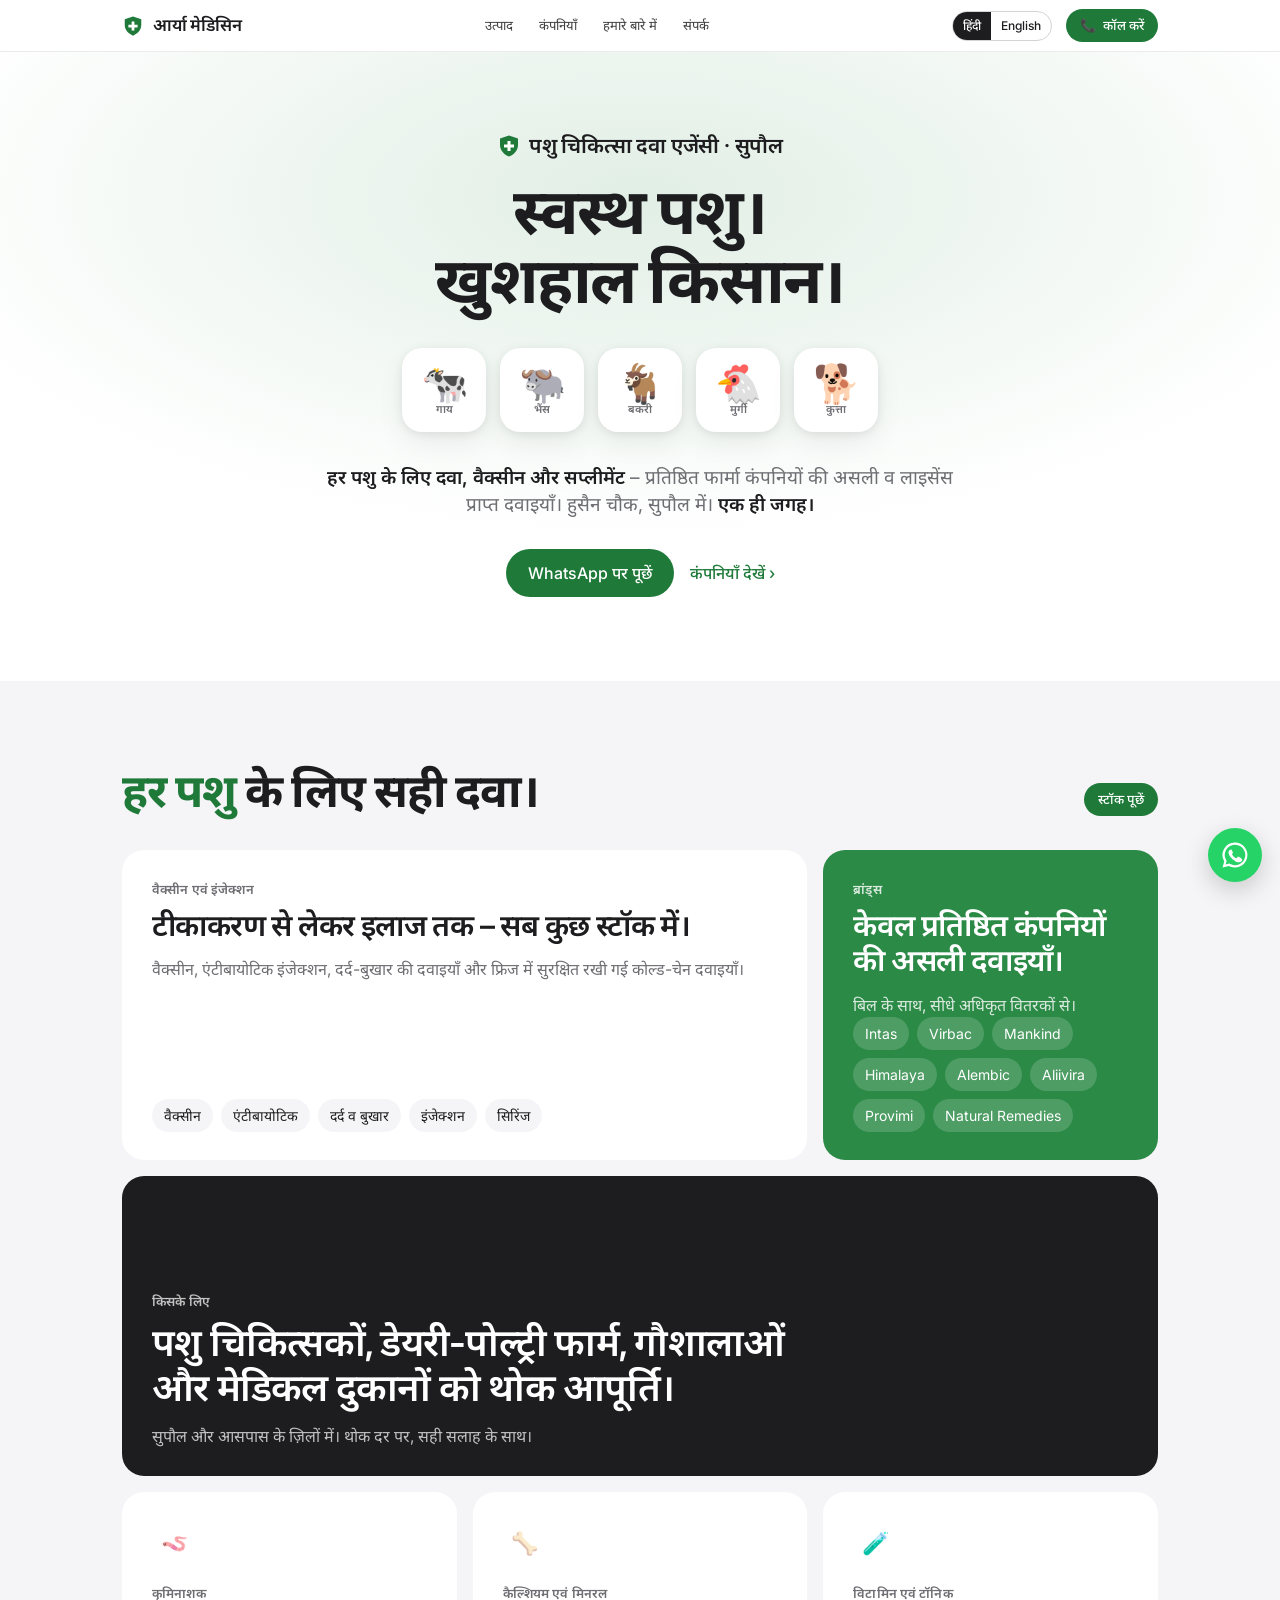
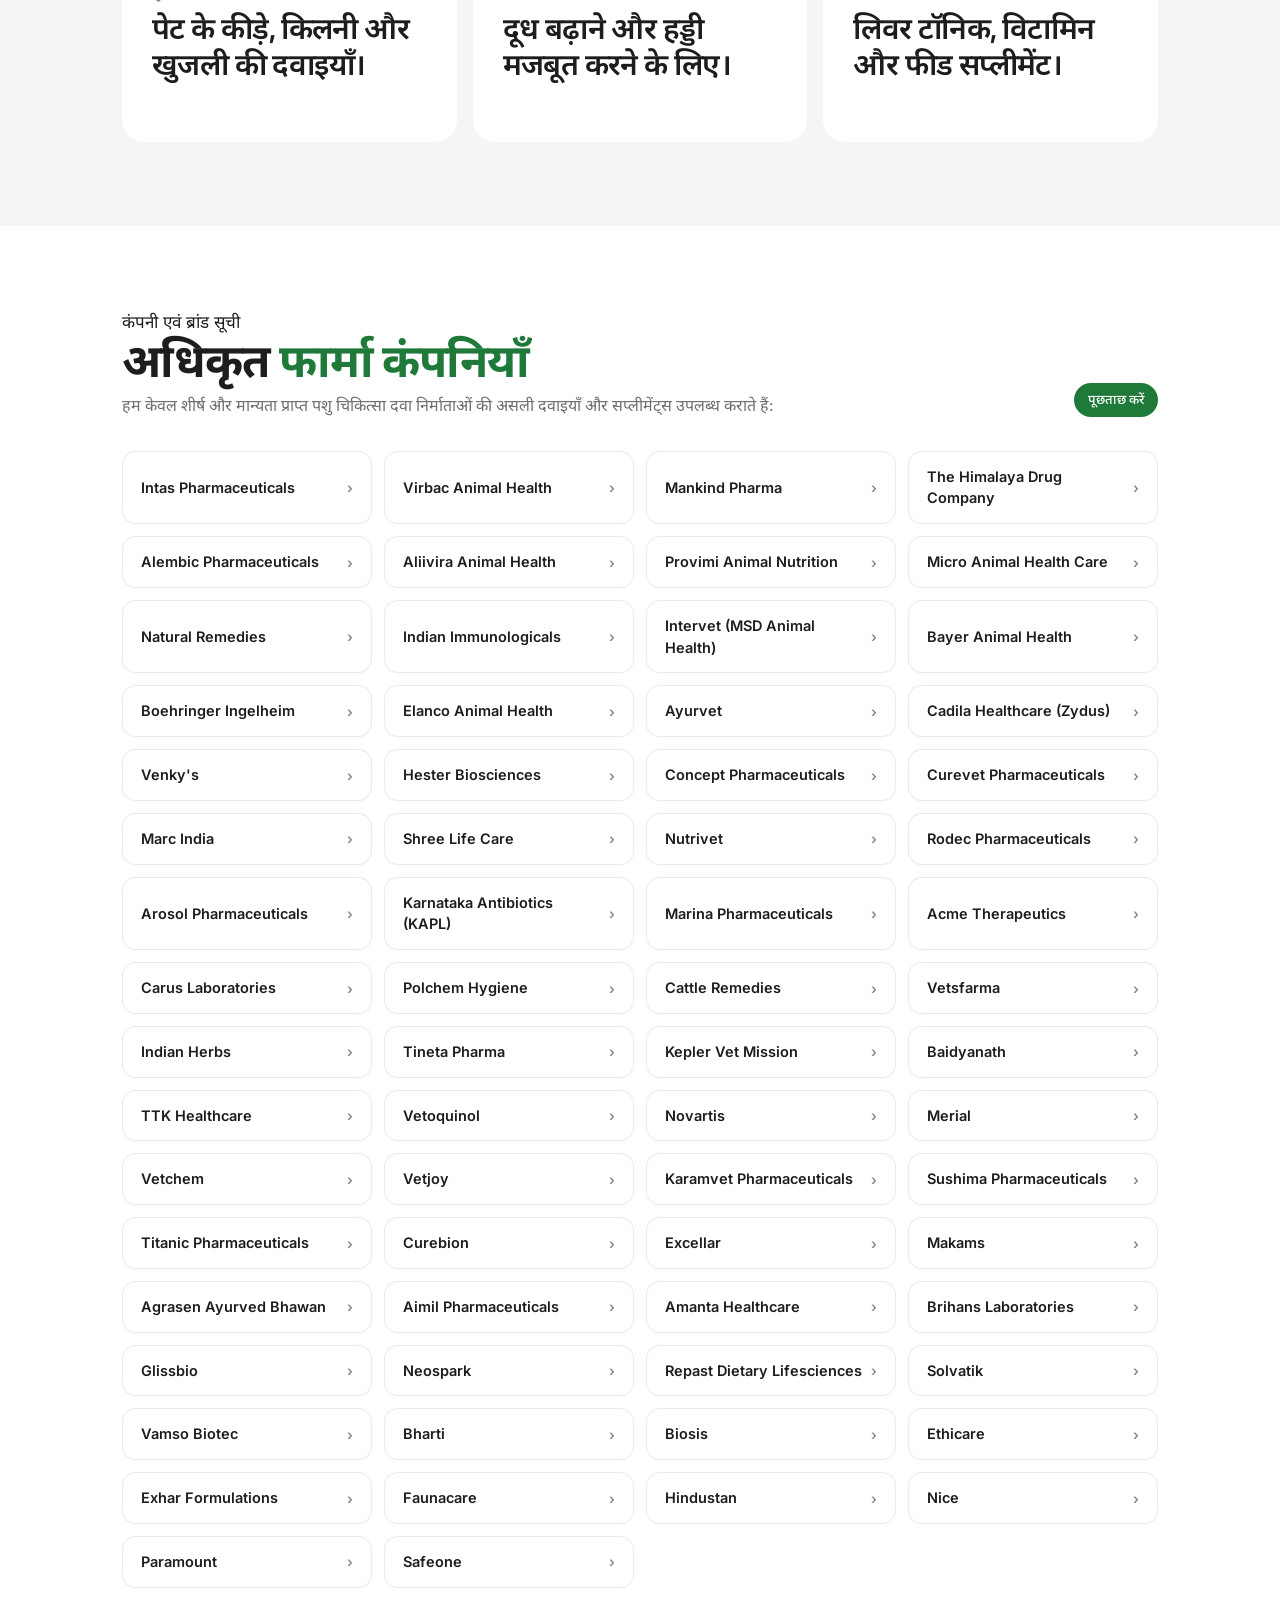
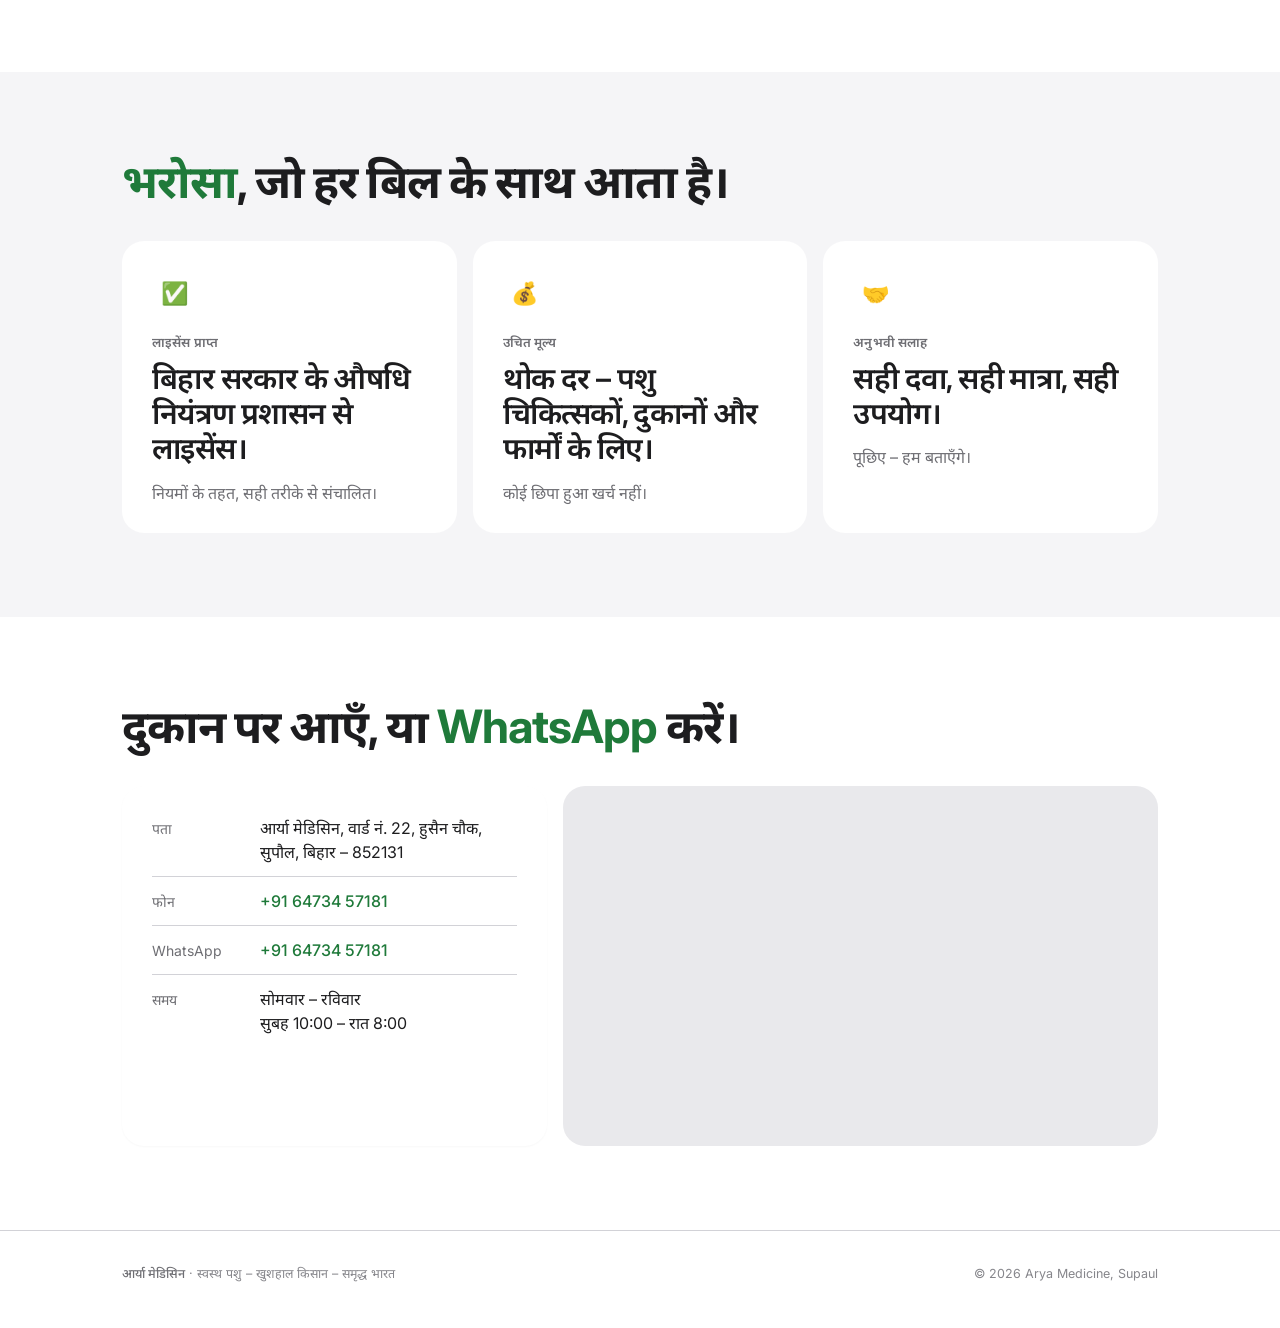
==== commit af47251d: "Update contact and WhatsApp number to 6473457181" ====
--- a/index.html
+++ b/index.html
@@ -31,7 +31,7 @@
   "alternateName": "आर्या मेडिसिन",
   "description": "Licensed veterinary medicine wholesale agency in Supaul, Bihar. Genuine medicines, vaccines, dewormers, antibiotic injections, bolus and supplements from leading pharmaceutical companies.",
   "url": "https://aryamedicine.in/",
-  "telephone": "+91-9471466216",
+  "telephone": "+91-6473457181",
   "address": {
     "@type": "PostalAddress",
     "streetAddress": "Ward No-22, Husain Chowk",
@@ -71,7 +71,7 @@
 <header class="nav"><div class="wrap">
   <a class="brand" href="./"><svg viewBox="0 0 48 48" aria-hidden="true"><path d="M24 3l18 6v13c0 11-8 19-18 23C14 41 6 33 6 22V9z" fill="#1f7a3a"/><path d="M21 14h6v7h7v6h-7v7h-6v-7h-7v-6h7z" fill="#fff"/></svg>आर्या मेडिसिन</a>
   <nav class="links"><a href="#products">उत्पाद</a><a href="#brands">कंपनियाँ</a><a href="#about">हमारे बारे में</a><a href="#contact">संपर्क</a></nav>
-  <div class="navr"><div class="lang" aria-label="भाषा चुनें"><span>हिंदी</span><a href="en/" hreflang="en" lang="en">English</a></div><a class="pill" href="tel:+919471466216">📞 <span>कॉल करें</span></a></div>
+  <div class="navr"><div class="lang" aria-label="भाषा चुनें"><span>हिंदी</span><a href="en/" hreflang="en" lang="en">English</a></div><a class="pill" href="tel:+916473457181">📞 <span>कॉल करें</span></a></div>
 </div></header>
 
 <section class="hero"><div class="wrap">
@@ -81,11 +81,11 @@
     <div class="tile">🐄<small>गाय</small></div><div class="tile">🐃<small>भैंस</small></div><div class="tile">🐐<small>बकरी</small></div><div class="tile">🐔<small>मुर्गी</small></div><div class="tile">🐕<small>कुत्ता</small></div>
   </div>
   <p class="lead"><b>हर पशु के लिए दवा, वैक्सीन और सप्लीमेंट</b> – प्रतिष्ठित फार्मा कंपनियों की असली व लाइसेंस प्राप्त दवाइयाँ। हुसैन चौक, सुपौल में। <b>एक ही जगह।</b></p>
-  <div class="ctas"><a class="pill lg" href="https://wa.me/919471466216?text=नमस्ते%2C%20मुझे%20दवाई%20की%20जानकारी%20चाहिए">WhatsApp पर पूछें</a><a class="tlink" href="#brands">कंपनियाँ देखें</a></div>
+  <div class="ctas"><a class="pill lg" href="https://wa.me/916473457181?text=नमस्ते%2C%20मुझे%20दवाई%20की%20जानकारी%20चाहिए">WhatsApp पर पूछें</a><a class="tlink" href="#brands">कंपनियाँ देखें</a></div>
 </div></section>
 
 <section class="sec alt" id="products"><div class="wrap">
-  <div class="shead"><h2><em>हर पशु</em> के लिए सही दवा।</h2><a class="pill" href="https://wa.me/919471466216">स्टॉक पूछें</a></div>
+  <div class="shead"><h2><em>हर पशु</em> के लिए सही दवा।</h2><a class="pill" href="https://wa.me/916473457181">स्टॉक पूछें</a></div>
   <div class="bento">
     <div class="card c8"><div class="k">वैक्सीन एवं इंजेक्शन</div><h3>टीकाकरण से लेकर इलाज तक – सब कुछ स्टॉक में।</h3><p>वैक्सीन, एंटीबायोटिक इंजेक्शन, दर्द-बुखार की दवाइयाँ और फ्रिज में सुरक्षित रखी गई कोल्ड-चेन दवाइयाँ।</p><ul><li>वैक्सीन</li><li>एंटीबायोटिक</li><li>दर्द व बुखार</li><li>इंजेक्शन</li><li>सिरिंज</li></ul></div>
     <div class="card c4 green"><div class="k">ब्रांड्स</div><h3>केवल प्रतिष्ठित कंपनियों की असली दवाइयाँ।</h3><p>बिल के साथ, सीधे अधिकृत वितरकों से।</p><ul><li>Intas</li><li>Virbac</li><li>Mankind</li><li>Himalaya</li><li>Alembic</li><li>Aliivira</li><li>Provimi</li><li>Natural Remedies</li></ul></div>
@@ -103,75 +103,75 @@
       <h2>अधिकृत <em>फार्मा कंपनियाँ</em></h2>
       <p class="brand-lead">हम केवल शीर्ष और मान्यता प्राप्त पशु चिकित्सा दवा निर्माताओं की असली दवाइयाँ और सप्लीमेंट्स उपलब्ध कराते हैं:</p>
     </div>
-    <a class="pill" href="https://wa.me/919471466216?text=नमस्ते%2C%20मुझे%20ब्रांड्स%20की%20जानकारी%20चाहिए">पूछताछ करें</a>
+    <a class="pill" href="https://wa.me/916473457181?text=नमस्ते%2C%20मुझे%20ब्रांड्स%20की%20जानकारी%20चाहिए">पूछताछ करें</a>
   </div>
   <div class="brand-grid">
-    <a class="brand-chip" href="https://wa.me/919471466216?text=नमस्ते Arya Medicine, मुझे Intas Pharmaceuticals की दवाइयों की जानकारी चाहिए।" target="_blank" rel="noopener"><span>Intas Pharmaceuticals</span><span class="b-arrow">›</span></a>
-    <a class="brand-chip" href="https://wa.me/919471466216?text=नमस्ते Arya Medicine, मुझे Virbac Animal Health की दवाइयों की जानकारी चाहिए।" target="_blank" rel="noopener"><span>Virbac Animal Health</span><span class="b-arrow">›</span></a>
-    <a class="brand-chip" href="https://wa.me/919471466216?text=नमस्ते Arya Medicine, मुझे Mankind Pharma की दवाइयों की जानकारी चाहिए।" target="_blank" rel="noopener"><span>Mankind Pharma</span><span class="b-arrow">›</span></a>
-    <a class="brand-chip" href="https://wa.me/919471466216?text=नमस्ते Arya Medicine, मुझे The Himalaya Drug Company की दवाइयों की जानकारी चाहिए।" target="_blank" rel="noopener"><span>The Himalaya Drug Company</span><span class="b-arrow">›</span></a>
-    <a class="brand-chip" href="https://wa.me/919471466216?text=नमस्ते Arya Medicine, मुझे Alembic Pharmaceuticals की दवाइयों की जानकारी चाहिए।" target="_blank" rel="noopener"><span>Alembic Pharmaceuticals</span><span class="b-arrow">›</span></a>
-    <a class="brand-chip" href="https://wa.me/919471466216?text=नमस्ते Arya Medicine, मुझे Aliivira Animal Health की दवाइयों की जानकारी चाहिए।" target="_blank" rel="noopener"><span>Aliivira Animal Health</span><span class="b-arrow">›</span></a>
-    <a class="brand-chip" href="https://wa.me/919471466216?text=नमस्ते Arya Medicine, मुझे Provimi Animal Nutrition की दवाइयों की जानकारी चाहिए।" target="_blank" rel="noopener"><span>Provimi Animal Nutrition</span><span class="b-arrow">›</span></a>
-    <a class="brand-chip" href="https://wa.me/919471466216?text=नमस्ते Arya Medicine, मुझे Micro Animal Health Care की दवाइयों की जानकारी चाहिए।" target="_blank" rel="noopener"><span>Micro Animal Health Care</span><span class="b-arrow">›</span></a>
-    <a class="brand-chip" href="https://wa.me/919471466216?text=नमस्ते Arya Medicine, मुझे Natural Remedies की दवाइयों की जानकारी चाहिए।" target="_blank" rel="noopener"><span>Natural Remedies</span><span class="b-arrow">›</span></a>
-    <a class="brand-chip" href="https://wa.me/919471466216?text=नमस्ते Arya Medicine, मुझे Indian Immunologicals की दवाइयों की जानकारी चाहिए।" target="_blank" rel="noopener"><span>Indian Immunologicals</span><span class="b-arrow">›</span></a>
-    <a class="brand-chip" href="https://wa.me/919471466216?text=नमस्ते Arya Medicine, मुझे Intervet (MSD Animal Health) की दवाइयों की जानकारी चाहिए।" target="_blank" rel="noopener"><span>Intervet (MSD Animal Health)</span><span class="b-arrow">›</span></a>
-    <a class="brand-chip" href="https://wa.me/919471466216?text=नमस्ते Arya Medicine, मुझे Bayer Animal Health की दवाइयों की जानकारी चाहिए।" target="_blank" rel="noopener"><span>Bayer Animal Health</span><span class="b-arrow">›</span></a>
-    <a class="brand-chip" href="https://wa.me/919471466216?text=नमस्ते Arya Medicine, मुझे Boehringer Ingelheim की दवाइयों की जानकारी चाहिए।" target="_blank" rel="noopener"><span>Boehringer Ingelheim</span><span class="b-arrow">›</span></a>
-    <a class="brand-chip" href="https://wa.me/919471466216?text=नमस्ते Arya Medicine, मुझे Elanco Animal Health की दवाइयों की जानकारी चाहिए।" target="_blank" rel="noopener"><span>Elanco Animal Health</span><span class="b-arrow">›</span></a>
-    <a class="brand-chip" href="https://wa.me/919471466216?text=नमस्ते Arya Medicine, मुझे Ayurvet की दवाइयों की जानकारी चाहिए।" target="_blank" rel="noopener"><span>Ayurvet</span><span class="b-arrow">›</span></a>
-    <a class="brand-chip" href="https://wa.me/919471466216?text=नमस्ते Arya Medicine, मुझे Cadila Healthcare (Zydus) की दवाइयों की जानकारी चाहिए।" target="_blank" rel="noopener"><span>Cadila Healthcare (Zydus)</span><span class="b-arrow">›</span></a>
-    <a class="brand-chip" href="https://wa.me/919471466216?text=नमस्ते Arya Medicine, मुझे Venky&#x27;s की दवाइयों की जानकारी चाहिए।" target="_blank" rel="noopener"><span>Venky&#x27;s</span><span class="b-arrow">›</span></a>
-    <a class="brand-chip" href="https://wa.me/919471466216?text=नमस्ते Arya Medicine, मुझे Hester Biosciences की दवाइयों की जानकारी चाहिए।" target="_blank" rel="noopener"><span>Hester Biosciences</span><span class="b-arrow">›</span></a>
-    <a class="brand-chip" href="https://wa.me/919471466216?text=नमस्ते Arya Medicine, मुझे Concept Pharmaceuticals की दवाइयों की जानकारी चाहिए।" target="_blank" rel="noopener"><span>Concept Pharmaceuticals</span><span class="b-arrow">›</span></a>
-    <a class="brand-chip" href="https://wa.me/919471466216?text=नमस्ते Arya Medicine, मुझे Curevet Pharmaceuticals की दवाइयों की जानकारी चाहिए।" target="_blank" rel="noopener"><span>Curevet Pharmaceuticals</span><span class="b-arrow">›</span></a>
-    <a class="brand-chip" href="https://wa.me/919471466216?text=नमस्ते Arya Medicine, मुझे Marc India की दवाइयों की जानकारी चाहिए।" target="_blank" rel="noopener"><span>Marc India</span><span class="b-arrow">›</span></a>
-    <a class="brand-chip" href="https://wa.me/919471466216?text=नमस्ते Arya Medicine, मुझे Shree Life Care की दवाइयों की जानकारी चाहिए।" target="_blank" rel="noopener"><span>Shree Life Care</span><span class="b-arrow">›</span></a>
-    <a class="brand-chip" href="https://wa.me/919471466216?text=नमस्ते Arya Medicine, मुझे Nutrivet की दवाइयों की जानकारी चाहिए।" target="_blank" rel="noopener"><span>Nutrivet</span><span class="b-arrow">›</span></a>
-    <a class="brand-chip" href="https://wa.me/919471466216?text=नमस्ते Arya Medicine, मुझे Rodec Pharmaceuticals की दवाइयों की जानकारी चाहिए।" target="_blank" rel="noopener"><span>Rodec Pharmaceuticals</span><span class="b-arrow">›</span></a>
-    <a class="brand-chip" href="https://wa.me/919471466216?text=नमस्ते Arya Medicine, मुझे Arosol Pharmaceuticals की दवाइयों की जानकारी चाहिए।" target="_blank" rel="noopener"><span>Arosol Pharmaceuticals</span><span class="b-arrow">›</span></a>
-    <a class="brand-chip" href="https://wa.me/919471466216?text=नमस्ते Arya Medicine, मुझे Karnataka Antibiotics (KAPL) की दवाइयों की जानकारी चाहिए।" target="_blank" rel="noopener"><span>Karnataka Antibiotics (KAPL)</span><span class="b-arrow">›</span></a>
-    <a class="brand-chip" href="https://wa.me/919471466216?text=नमस्ते Arya Medicine, मुझे Marina Pharmaceuticals की दवाइयों की जानकारी चाहिए।" target="_blank" rel="noopener"><span>Marina Pharmaceuticals</span><span class="b-arrow">›</span></a>
-    <a class="brand-chip" href="https://wa.me/919471466216?text=नमस्ते Arya Medicine, मुझे Acme Therapeutics की दवाइयों की जानकारी चाहिए।" target="_blank" rel="noopener"><span>Acme Therapeutics</span><span class="b-arrow">›</span></a>
-    <a class="brand-chip" href="https://wa.me/919471466216?text=नमस्ते Arya Medicine, मुझे Carus Laboratories की दवाइयों की जानकारी चाहिए।" target="_blank" rel="noopener"><span>Carus Laboratories</span><span class="b-arrow">›</span></a>
-    <a class="brand-chip" href="https://wa.me/919471466216?text=नमस्ते Arya Medicine, मुझे Polchem Hygiene की दवाइयों की जानकारी चाहिए।" target="_blank" rel="noopener"><span>Polchem Hygiene</span><span class="b-arrow">›</span></a>
-    <a class="brand-chip" href="https://wa.me/919471466216?text=नमस्ते Arya Medicine, मुझे Cattle Remedies की दवाइयों की जानकारी चाहिए।" target="_blank" rel="noopener"><span>Cattle Remedies</span><span class="b-arrow">›</span></a>
-    <a class="brand-chip" href="https://wa.me/919471466216?text=नमस्ते Arya Medicine, मुझे Vetsfarma की दवाइयों की जानकारी चाहिए।" target="_blank" rel="noopener"><span>Vetsfarma</span><span class="b-arrow">›</span></a>
-    <a class="brand-chip" href="https://wa.me/919471466216?text=नमस्ते Arya Medicine, मुझे Indian Herbs की दवाइयों की जानकारी चाहिए।" target="_blank" rel="noopener"><span>Indian Herbs</span><span class="b-arrow">›</span></a>
-    <a class="brand-chip" href="https://wa.me/919471466216?text=नमस्ते Arya Medicine, मुझे Tineta Pharma की दवाइयों की जानकारी चाहिए।" target="_blank" rel="noopener"><span>Tineta Pharma</span><span class="b-arrow">›</span></a>
-    <a class="brand-chip" href="https://wa.me/919471466216?text=नमस्ते Arya Medicine, मुझे Kepler Vet Mission की दवाइयों की जानकारी चाहिए।" target="_blank" rel="noopener"><span>Kepler Vet Mission</span><span class="b-arrow">›</span></a>
-    <a class="brand-chip" href="https://wa.me/919471466216?text=नमस्ते Arya Medicine, मुझे Baidyanath की दवाइयों की जानकारी चाहिए।" target="_blank" rel="noopener"><span>Baidyanath</span><span class="b-arrow">›</span></a>
-    <a class="brand-chip" href="https://wa.me/919471466216?text=नमस्ते Arya Medicine, मुझे TTK Healthcare की दवाइयों की जानकारी चाहिए।" target="_blank" rel="noopener"><span>TTK Healthcare</span><span class="b-arrow">›</span></a>
-    <a class="brand-chip" href="https://wa.me/919471466216?text=नमस्ते Arya Medicine, मुझे Vetoquinol की दवाइयों की जानकारी चाहिए।" target="_blank" rel="noopener"><span>Vetoquinol</span><span class="b-arrow">›</span></a>
-    <a class="brand-chip" href="https://wa.me/919471466216?text=नमस्ते Arya Medicine, मुझे Novartis की दवाइयों की जानकारी चाहिए।" target="_blank" rel="noopener"><span>Novartis</span><span class="b-arrow">›</span></a>
-    <a class="brand-chip" href="https://wa.me/919471466216?text=नमस्ते Arya Medicine, मुझे Merial की दवाइयों की जानकारी चाहिए।" target="_blank" rel="noopener"><span>Merial</span><span class="b-arrow">›</span></a>
-    <a class="brand-chip" href="https://wa.me/919471466216?text=नमस्ते Arya Medicine, मुझे Vetchem की दवाइयों की जानकारी चाहिए।" target="_blank" rel="noopener"><span>Vetchem</span><span class="b-arrow">›</span></a>
-    <a class="brand-chip" href="https://wa.me/919471466216?text=नमस्ते Arya Medicine, मुझे Vetjoy की दवाइयों की जानकारी चाहिए।" target="_blank" rel="noopener"><span>Vetjoy</span><span class="b-arrow">›</span></a>
-    <a class="brand-chip" href="https://wa.me/919471466216?text=नमस्ते Arya Medicine, मुझे Karamvet Pharmaceuticals की दवाइयों की जानकारी चाहिए।" target="_blank" rel="noopener"><span>Karamvet Pharmaceuticals</span><span class="b-arrow">›</span></a>
-    <a class="brand-chip" href="https://wa.me/919471466216?text=नमस्ते Arya Medicine, मुझे Sushima Pharmaceuticals की दवाइयों की जानकारी चाहिए।" target="_blank" rel="noopener"><span>Sushima Pharmaceuticals</span><span class="b-arrow">›</span></a>
-    <a class="brand-chip" href="https://wa.me/919471466216?text=नमस्ते Arya Medicine, मुझे Titanic Pharmaceuticals की दवाइयों की जानकारी चाहिए।" target="_blank" rel="noopener"><span>Titanic Pharmaceuticals</span><span class="b-arrow">›</span></a>
-    <a class="brand-chip" href="https://wa.me/919471466216?text=नमस्ते Arya Medicine, मुझे Curebion की दवाइयों की जानकारी चाहिए।" target="_blank" rel="noopener"><span>Curebion</span><span class="b-arrow">›</span></a>
-    <a class="brand-chip" href="https://wa.me/919471466216?text=नमस्ते Arya Medicine, मुझे Excellar की दवाइयों की जानकारी चाहिए।" target="_blank" rel="noopener"><span>Excellar</span><span class="b-arrow">›</span></a>
-    <a class="brand-chip" href="https://wa.me/919471466216?text=नमस्ते Arya Medicine, मुझे Makams की दवाइयों की जानकारी चाहिए।" target="_blank" rel="noopener"><span>Makams</span><span class="b-arrow">›</span></a>
-    <a class="brand-chip" href="https://wa.me/919471466216?text=नमस्ते Arya Medicine, मुझे Agrasen Ayurved Bhawan की दवाइयों की जानकारी चाहिए।" target="_blank" rel="noopener"><span>Agrasen Ayurved Bhawan</span><span class="b-arrow">›</span></a>
-    <a class="brand-chip" href="https://wa.me/919471466216?text=नमस्ते Arya Medicine, मुझे Aimil Pharmaceuticals की दवाइयों की जानकारी चाहिए।" target="_blank" rel="noopener"><span>Aimil Pharmaceuticals</span><span class="b-arrow">›</span></a>
-    <a class="brand-chip" href="https://wa.me/919471466216?text=नमस्ते Arya Medicine, मुझे Amanta Healthcare की दवाइयों की जानकारी चाहिए।" target="_blank" rel="noopener"><span>Amanta Healthcare</span><span class="b-arrow">›</span></a>
-    <a class="brand-chip" href="https://wa.me/919471466216?text=नमस्ते Arya Medicine, मुझे Brihans Laboratories की दवाइयों की जानकारी चाहिए।" target="_blank" rel="noopener"><span>Brihans Laboratories</span><span class="b-arrow">›</span></a>
-    <a class="brand-chip" href="https://wa.me/919471466216?text=नमस्ते Arya Medicine, मुझे Glissbio की दवाइयों की जानकारी चाहिए।" target="_blank" rel="noopener"><span>Glissbio</span><span class="b-arrow">›</span></a>
-    <a class="brand-chip" href="https://wa.me/919471466216?text=नमस्ते Arya Medicine, मुझे Neospark की दवाइयों की जानकारी चाहिए।" target="_blank" rel="noopener"><span>Neospark</span><span class="b-arrow">›</span></a>
-    <a class="brand-chip" href="https://wa.me/919471466216?text=नमस्ते Arya Medicine, मुझे Repast Dietary Lifesciences की दवाइयों की जानकारी चाहिए।" target="_blank" rel="noopener"><span>Repast Dietary Lifesciences</span><span class="b-arrow">›</span></a>
-    <a class="brand-chip" href="https://wa.me/919471466216?text=नमस्ते Arya Medicine, मुझे Solvatik की दवाइयों की जानकारी चाहिए।" target="_blank" rel="noopener"><span>Solvatik</span><span class="b-arrow">›</span></a>
-    <a class="brand-chip" href="https://wa.me/919471466216?text=नमस्ते Arya Medicine, मुझे Vamso Biotec की दवाइयों की जानकारी चाहिए।" target="_blank" rel="noopener"><span>Vamso Biotec</span><span class="b-arrow">›</span></a>
-    <a class="brand-chip" href="https://wa.me/919471466216?text=नमस्ते Arya Medicine, मुझे Bharti की दवाइयों की जानकारी चाहिए।" target="_blank" rel="noopener"><span>Bharti</span><span class="b-arrow">›</span></a>
-    <a class="brand-chip" href="https://wa.me/919471466216?text=नमस्ते Arya Medicine, मुझे Biosis की दवाइयों की जानकारी चाहिए।" target="_blank" rel="noopener"><span>Biosis</span><span class="b-arrow">›</span></a>
-    <a class="brand-chip" href="https://wa.me/919471466216?text=नमस्ते Arya Medicine, मुझे Ethicare की दवाइयों की जानकारी चाहिए।" target="_blank" rel="noopener"><span>Ethicare</span><span class="b-arrow">›</span></a>
-    <a class="brand-chip" href="https://wa.me/919471466216?text=नमस्ते Arya Medicine, मुझे Exhar Formulations की दवाइयों की जानकारी चाहिए।" target="_blank" rel="noopener"><span>Exhar Formulations</span><span class="b-arrow">›</span></a>
-    <a class="brand-chip" href="https://wa.me/919471466216?text=नमस्ते Arya Medicine, मुझे Faunacare की दवाइयों की जानकारी चाहिए।" target="_blank" rel="noopener"><span>Faunacare</span><span class="b-arrow">›</span></a>
-    <a class="brand-chip" href="https://wa.me/919471466216?text=नमस्ते Arya Medicine, मुझे Hindustan की दवाइयों की जानकारी चाहिए।" target="_blank" rel="noopener"><span>Hindustan</span><span class="b-arrow">›</span></a>
-    <a class="brand-chip" href="https://wa.me/919471466216?text=नमस्ते Arya Medicine, मुझे Nice की दवाइयों की जानकारी चाहिए।" target="_blank" rel="noopener"><span>Nice</span><span class="b-arrow">›</span></a>
-    <a class="brand-chip" href="https://wa.me/919471466216?text=नमस्ते Arya Medicine, मुझे Paramount की दवाइयों की जानकारी चाहिए।" target="_blank" rel="noopener"><span>Paramount</span><span class="b-arrow">›</span></a>
-    <a class="brand-chip" href="https://wa.me/919471466216?text=नमस्ते Arya Medicine, मुझे Safeone की दवाइयों की जानकारी चाहिए।" target="_blank" rel="noopener"><span>Safeone</span><span class="b-arrow">›</span></a>
+    <a class="brand-chip" href="https://wa.me/916473457181?text=नमस्ते Arya Medicine, मुझे Intas Pharmaceuticals की दवाइयों की जानकारी चाहिए।" target="_blank" rel="noopener"><span>Intas Pharmaceuticals</span><span class="b-arrow">›</span></a>
+    <a class="brand-chip" href="https://wa.me/916473457181?text=नमस्ते Arya Medicine, मुझे Virbac Animal Health की दवाइयों की जानकारी चाहिए।" target="_blank" rel="noopener"><span>Virbac Animal Health</span><span class="b-arrow">›</span></a>
+    <a class="brand-chip" href="https://wa.me/916473457181?text=नमस्ते Arya Medicine, मुझे Mankind Pharma की दवाइयों की जानकारी चाहिए।" target="_blank" rel="noopener"><span>Mankind Pharma</span><span class="b-arrow">›</span></a>
+    <a class="brand-chip" href="https://wa.me/916473457181?text=नमस्ते Arya Medicine, मुझे The Himalaya Drug Company की दवाइयों की जानकारी चाहिए।" target="_blank" rel="noopener"><span>The Himalaya Drug Company</span><span class="b-arrow">›</span></a>
+    <a class="brand-chip" href="https://wa.me/916473457181?text=नमस्ते Arya Medicine, मुझे Alembic Pharmaceuticals की दवाइयों की जानकारी चाहिए।" target="_blank" rel="noopener"><span>Alembic Pharmaceuticals</span><span class="b-arrow">›</span></a>
+    <a class="brand-chip" href="https://wa.me/916473457181?text=नमस्ते Arya Medicine, मुझे Aliivira Animal Health की दवाइयों की जानकारी चाहिए।" target="_blank" rel="noopener"><span>Aliivira Animal Health</span><span class="b-arrow">›</span></a>
+    <a class="brand-chip" href="https://wa.me/916473457181?text=नमस्ते Arya Medicine, मुझे Provimi Animal Nutrition की दवाइयों की जानकारी चाहिए।" target="_blank" rel="noopener"><span>Provimi Animal Nutrition</span><span class="b-arrow">›</span></a>
+    <a class="brand-chip" href="https://wa.me/916473457181?text=नमस्ते Arya Medicine, मुझे Micro Animal Health Care की दवाइयों की जानकारी चाहिए।" target="_blank" rel="noopener"><span>Micro Animal Health Care</span><span class="b-arrow">›</span></a>
+    <a class="brand-chip" href="https://wa.me/916473457181?text=नमस्ते Arya Medicine, मुझे Natural Remedies की दवाइयों की जानकारी चाहिए।" target="_blank" rel="noopener"><span>Natural Remedies</span><span class="b-arrow">›</span></a>
+    <a class="brand-chip" href="https://wa.me/916473457181?text=नमस्ते Arya Medicine, मुझे Indian Immunologicals की दवाइयों की जानकारी चाहिए।" target="_blank" rel="noopener"><span>Indian Immunologicals</span><span class="b-arrow">›</span></a>
+    <a class="brand-chip" href="https://wa.me/916473457181?text=नमस्ते Arya Medicine, मुझे Intervet (MSD Animal Health) की दवाइयों की जानकारी चाहिए।" target="_blank" rel="noopener"><span>Intervet (MSD Animal Health)</span><span class="b-arrow">›</span></a>
+    <a class="brand-chip" href="https://wa.me/916473457181?text=नमस्ते Arya Medicine, मुझे Bayer Animal Health की दवाइयों की जानकारी चाहिए।" target="_blank" rel="noopener"><span>Bayer Animal Health</span><span class="b-arrow">›</span></a>
+    <a class="brand-chip" href="https://wa.me/916473457181?text=नमस्ते Arya Medicine, मुझे Boehringer Ingelheim की दवाइयों की जानकारी चाहिए।" target="_blank" rel="noopener"><span>Boehringer Ingelheim</span><span class="b-arrow">›</span></a>
+    <a class="brand-chip" href="https://wa.me/916473457181?text=नमस्ते Arya Medicine, मुझे Elanco Animal Health की दवाइयों की जानकारी चाहिए।" target="_blank" rel="noopener"><span>Elanco Animal Health</span><span class="b-arrow">›</span></a>
+    <a class="brand-chip" href="https://wa.me/916473457181?text=नमस्ते Arya Medicine, मुझे Ayurvet की दवाइयों की जानकारी चाहिए।" target="_blank" rel="noopener"><span>Ayurvet</span><span class="b-arrow">›</span></a>
+    <a class="brand-chip" href="https://wa.me/916473457181?text=नमस्ते Arya Medicine, मुझे Cadila Healthcare (Zydus) की दवाइयों की जानकारी चाहिए।" target="_blank" rel="noopener"><span>Cadila Healthcare (Zydus)</span><span class="b-arrow">›</span></a>
+    <a class="brand-chip" href="https://wa.me/916473457181?text=नमस्ते Arya Medicine, मुझे Venky&#x27;s की दवाइयों की जानकारी चाहिए।" target="_blank" rel="noopener"><span>Venky&#x27;s</span><span class="b-arrow">›</span></a>
+    <a class="brand-chip" href="https://wa.me/916473457181?text=नमस्ते Arya Medicine, मुझे Hester Biosciences की दवाइयों की जानकारी चाहिए।" target="_blank" rel="noopener"><span>Hester Biosciences</span><span class="b-arrow">›</span></a>
+    <a class="brand-chip" href="https://wa.me/916473457181?text=नमस्ते Arya Medicine, मुझे Concept Pharmaceuticals की दवाइयों की जानकारी चाहिए।" target="_blank" rel="noopener"><span>Concept Pharmaceuticals</span><span class="b-arrow">›</span></a>
+    <a class="brand-chip" href="https://wa.me/916473457181?text=नमस्ते Arya Medicine, मुझे Curevet Pharmaceuticals की दवाइयों की जानकारी चाहिए।" target="_blank" rel="noopener"><span>Curevet Pharmaceuticals</span><span class="b-arrow">›</span></a>
+    <a class="brand-chip" href="https://wa.me/916473457181?text=नमस्ते Arya Medicine, मुझे Marc India की दवाइयों की जानकारी चाहिए।" target="_blank" rel="noopener"><span>Marc India</span><span class="b-arrow">›</span></a>
+    <a class="brand-chip" href="https://wa.me/916473457181?text=नमस्ते Arya Medicine, मुझे Shree Life Care की दवाइयों की जानकारी चाहिए।" target="_blank" rel="noopener"><span>Shree Life Care</span><span class="b-arrow">›</span></a>
+    <a class="brand-chip" href="https://wa.me/916473457181?text=नमस्ते Arya Medicine, मुझे Nutrivet की दवाइयों की जानकारी चाहिए।" target="_blank" rel="noopener"><span>Nutrivet</span><span class="b-arrow">›</span></a>
+    <a class="brand-chip" href="https://wa.me/916473457181?text=नमस्ते Arya Medicine, मुझे Rodec Pharmaceuticals की दवाइयों की जानकारी चाहिए।" target="_blank" rel="noopener"><span>Rodec Pharmaceuticals</span><span class="b-arrow">›</span></a>
+    <a class="brand-chip" href="https://wa.me/916473457181?text=नमस्ते Arya Medicine, मुझे Arosol Pharmaceuticals की दवाइयों की जानकारी चाहिए।" target="_blank" rel="noopener"><span>Arosol Pharmaceuticals</span><span class="b-arrow">›</span></a>
+    <a class="brand-chip" href="https://wa.me/916473457181?text=नमस्ते Arya Medicine, मुझे Karnataka Antibiotics (KAPL) की दवाइयों की जानकारी चाहिए।" target="_blank" rel="noopener"><span>Karnataka Antibiotics (KAPL)</span><span class="b-arrow">›</span></a>
+    <a class="brand-chip" href="https://wa.me/916473457181?text=नमस्ते Arya Medicine, मुझे Marina Pharmaceuticals की दवाइयों की जानकारी चाहिए।" target="_blank" rel="noopener"><span>Marina Pharmaceuticals</span><span class="b-arrow">›</span></a>
+    <a class="brand-chip" href="https://wa.me/916473457181?text=नमस्ते Arya Medicine, मुझे Acme Therapeutics की दवाइयों की जानकारी चाहिए।" target="_blank" rel="noopener"><span>Acme Therapeutics</span><span class="b-arrow">›</span></a>
+    <a class="brand-chip" href="https://wa.me/916473457181?text=नमस्ते Arya Medicine, मुझे Carus Laboratories की दवाइयों की जानकारी चाहिए।" target="_blank" rel="noopener"><span>Carus Laboratories</span><span class="b-arrow">›</span></a>
+    <a class="brand-chip" href="https://wa.me/916473457181?text=नमस्ते Arya Medicine, मुझे Polchem Hygiene की दवाइयों की जानकारी चाहिए।" target="_blank" rel="noopener"><span>Polchem Hygiene</span><span class="b-arrow">›</span></a>
+    <a class="brand-chip" href="https://wa.me/916473457181?text=नमस्ते Arya Medicine, मुझे Cattle Remedies की दवाइयों की जानकारी चाहिए।" target="_blank" rel="noopener"><span>Cattle Remedies</span><span class="b-arrow">›</span></a>
+    <a class="brand-chip" href="https://wa.me/916473457181?text=नमस्ते Arya Medicine, मुझे Vetsfarma की दवाइयों की जानकारी चाहिए।" target="_blank" rel="noopener"><span>Vetsfarma</span><span class="b-arrow">›</span></a>
+    <a class="brand-chip" href="https://wa.me/916473457181?text=नमस्ते Arya Medicine, मुझे Indian Herbs की दवाइयों की जानकारी चाहिए।" target="_blank" rel="noopener"><span>Indian Herbs</span><span class="b-arrow">›</span></a>
+    <a class="brand-chip" href="https://wa.me/916473457181?text=नमस्ते Arya Medicine, मुझे Tineta Pharma की दवाइयों की जानकारी चाहिए।" target="_blank" rel="noopener"><span>Tineta Pharma</span><span class="b-arrow">›</span></a>
+    <a class="brand-chip" href="https://wa.me/916473457181?text=नमस्ते Arya Medicine, मुझे Kepler Vet Mission की दवाइयों की जानकारी चाहिए।" target="_blank" rel="noopener"><span>Kepler Vet Mission</span><span class="b-arrow">›</span></a>
+    <a class="brand-chip" href="https://wa.me/916473457181?text=नमस्ते Arya Medicine, मुझे Baidyanath की दवाइयों की जानकारी चाहिए।" target="_blank" rel="noopener"><span>Baidyanath</span><span class="b-arrow">›</span></a>
+    <a class="brand-chip" href="https://wa.me/916473457181?text=नमस्ते Arya Medicine, मुझे TTK Healthcare की दवाइयों की जानकारी चाहिए।" target="_blank" rel="noopener"><span>TTK Healthcare</span><span class="b-arrow">›</span></a>
+    <a class="brand-chip" href="https://wa.me/916473457181?text=नमस्ते Arya Medicine, मुझे Vetoquinol की दवाइयों की जानकारी चाहिए।" target="_blank" rel="noopener"><span>Vetoquinol</span><span class="b-arrow">›</span></a>
+    <a class="brand-chip" href="https://wa.me/916473457181?text=नमस्ते Arya Medicine, मुझे Novartis की दवाइयों की जानकारी चाहिए।" target="_blank" rel="noopener"><span>Novartis</span><span class="b-arrow">›</span></a>
+    <a class="brand-chip" href="https://wa.me/916473457181?text=नमस्ते Arya Medicine, मुझे Merial की दवाइयों की जानकारी चाहिए।" target="_blank" rel="noopener"><span>Merial</span><span class="b-arrow">›</span></a>
+    <a class="brand-chip" href="https://wa.me/916473457181?text=नमस्ते Arya Medicine, मुझे Vetchem की दवाइयों की जानकारी चाहिए।" target="_blank" rel="noopener"><span>Vetchem</span><span class="b-arrow">›</span></a>
+    <a class="brand-chip" href="https://wa.me/916473457181?text=नमस्ते Arya Medicine, मुझे Vetjoy की दवाइयों की जानकारी चाहिए।" target="_blank" rel="noopener"><span>Vetjoy</span><span class="b-arrow">›</span></a>
+    <a class="brand-chip" href="https://wa.me/916473457181?text=नमस्ते Arya Medicine, मुझे Karamvet Pharmaceuticals की दवाइयों की जानकारी चाहिए।" target="_blank" rel="noopener"><span>Karamvet Pharmaceuticals</span><span class="b-arrow">›</span></a>
+    <a class="brand-chip" href="https://wa.me/916473457181?text=नमस्ते Arya Medicine, मुझे Sushima Pharmaceuticals की दवाइयों की जानकारी चाहिए।" target="_blank" rel="noopener"><span>Sushima Pharmaceuticals</span><span class="b-arrow">›</span></a>
+    <a class="brand-chip" href="https://wa.me/916473457181?text=नमस्ते Arya Medicine, मुझे Titanic Pharmaceuticals की दवाइयों की जानकारी चाहिए।" target="_blank" rel="noopener"><span>Titanic Pharmaceuticals</span><span class="b-arrow">›</span></a>
+    <a class="brand-chip" href="https://wa.me/916473457181?text=नमस्ते Arya Medicine, मुझे Curebion की दवाइयों की जानकारी चाहिए।" target="_blank" rel="noopener"><span>Curebion</span><span class="b-arrow">›</span></a>
+    <a class="brand-chip" href="https://wa.me/916473457181?text=नमस्ते Arya Medicine, मुझे Excellar की दवाइयों की जानकारी चाहिए।" target="_blank" rel="noopener"><span>Excellar</span><span class="b-arrow">›</span></a>
+    <a class="brand-chip" href="https://wa.me/916473457181?text=नमस्ते Arya Medicine, मुझे Makams की दवाइयों की जानकारी चाहिए।" target="_blank" rel="noopener"><span>Makams</span><span class="b-arrow">›</span></a>
+    <a class="brand-chip" href="https://wa.me/916473457181?text=नमस्ते Arya Medicine, मुझे Agrasen Ayurved Bhawan की दवाइयों की जानकारी चाहिए।" target="_blank" rel="noopener"><span>Agrasen Ayurved Bhawan</span><span class="b-arrow">›</span></a>
+    <a class="brand-chip" href="https://wa.me/916473457181?text=नमस्ते Arya Medicine, मुझे Aimil Pharmaceuticals की दवाइयों की जानकारी चाहिए।" target="_blank" rel="noopener"><span>Aimil Pharmaceuticals</span><span class="b-arrow">›</span></a>
+    <a class="brand-chip" href="https://wa.me/916473457181?text=नमस्ते Arya Medicine, मुझे Amanta Healthcare की दवाइयों की जानकारी चाहिए।" target="_blank" rel="noopener"><span>Amanta Healthcare</span><span class="b-arrow">›</span></a>
+    <a class="brand-chip" href="https://wa.me/916473457181?text=नमस्ते Arya Medicine, मुझे Brihans Laboratories की दवाइयों की जानकारी चाहिए।" target="_blank" rel="noopener"><span>Brihans Laboratories</span><span class="b-arrow">›</span></a>
+    <a class="brand-chip" href="https://wa.me/916473457181?text=नमस्ते Arya Medicine, मुझे Glissbio की दवाइयों की जानकारी चाहिए।" target="_blank" rel="noopener"><span>Glissbio</span><span class="b-arrow">›</span></a>
+    <a class="brand-chip" href="https://wa.me/916473457181?text=नमस्ते Arya Medicine, मुझे Neospark की दवाइयों की जानकारी चाहिए।" target="_blank" rel="noopener"><span>Neospark</span><span class="b-arrow">›</span></a>
+    <a class="brand-chip" href="https://wa.me/916473457181?text=नमस्ते Arya Medicine, मुझे Repast Dietary Lifesciences की दवाइयों की जानकारी चाहिए।" target="_blank" rel="noopener"><span>Repast Dietary Lifesciences</span><span class="b-arrow">›</span></a>
+    <a class="brand-chip" href="https://wa.me/916473457181?text=नमस्ते Arya Medicine, मुझे Solvatik की दवाइयों की जानकारी चाहिए।" target="_blank" rel="noopener"><span>Solvatik</span><span class="b-arrow">›</span></a>
+    <a class="brand-chip" href="https://wa.me/916473457181?text=नमस्ते Arya Medicine, मुझे Vamso Biotec की दवाइयों की जानकारी चाहिए।" target="_blank" rel="noopener"><span>Vamso Biotec</span><span class="b-arrow">›</span></a>
+    <a class="brand-chip" href="https://wa.me/916473457181?text=नमस्ते Arya Medicine, मुझे Bharti की दवाइयों की जानकारी चाहिए।" target="_blank" rel="noopener"><span>Bharti</span><span class="b-arrow">›</span></a>
+    <a class="brand-chip" href="https://wa.me/916473457181?text=नमस्ते Arya Medicine, मुझे Biosis की दवाइयों की जानकारी चाहिए।" target="_blank" rel="noopener"><span>Biosis</span><span class="b-arrow">›</span></a>
+    <a class="brand-chip" href="https://wa.me/916473457181?text=नमस्ते Arya Medicine, मुझे Ethicare की दवाइयों की जानकारी चाहिए।" target="_blank" rel="noopener"><span>Ethicare</span><span class="b-arrow">›</span></a>
+    <a class="brand-chip" href="https://wa.me/916473457181?text=नमस्ते Arya Medicine, मुझे Exhar Formulations की दवाइयों की जानकारी चाहिए।" target="_blank" rel="noopener"><span>Exhar Formulations</span><span class="b-arrow">›</span></a>
+    <a class="brand-chip" href="https://wa.me/916473457181?text=नमस्ते Arya Medicine, मुझे Faunacare की दवाइयों की जानकारी चाहिए।" target="_blank" rel="noopener"><span>Faunacare</span><span class="b-arrow">›</span></a>
+    <a class="brand-chip" href="https://wa.me/916473457181?text=नमस्ते Arya Medicine, मुझे Hindustan की दवाइयों की जानकारी चाहिए।" target="_blank" rel="noopener"><span>Hindustan</span><span class="b-arrow">›</span></a>
+    <a class="brand-chip" href="https://wa.me/916473457181?text=नमस्ते Arya Medicine, मुझे Nice की दवाइयों की जानकारी चाहिए।" target="_blank" rel="noopener"><span>Nice</span><span class="b-arrow">›</span></a>
+    <a class="brand-chip" href="https://wa.me/916473457181?text=नमस्ते Arya Medicine, मुझे Paramount की दवाइयों की जानकारी चाहिए।" target="_blank" rel="noopener"><span>Paramount</span><span class="b-arrow">›</span></a>
+    <a class="brand-chip" href="https://wa.me/916473457181?text=नमस्ते Arya Medicine, मुझे Safeone की दवाइयों की जानकारी चाहिए।" target="_blank" rel="noopener"><span>Safeone</span><span class="b-arrow">›</span></a>
   </div>
 </div></section>
 
@@ -189,8 +189,8 @@
   <div class="contact">
     <div class="card"><dl>
       <div><dt>पता</dt><dd>आर्या मेडिसिन, वार्ड नं. 22, हुसैन चौक, सुपौल, बिहार – 852131</dd></div>
-      <div><dt>फोन</dt><dd><a href="tel:+919471466216">+91 94714 66216</a></dd></div>
-      <div><dt>WhatsApp</dt><dd><a href="https://wa.me/919471466216">+91 94714 66216</a></dd></div>
+      <div><dt>फोन</dt><dd><a href="tel:+916473457181">+91 64734 57181</a></dd></div>
+      <div><dt>WhatsApp</dt><dd><a href="https://wa.me/916473457181">+91 64734 57181</a></dd></div>
       <div><dt>समय</dt><dd>सोमवार – रविवार<br>सुबह 10:00 – रात 8:00</dd></div>
     </dl></div>
     <iframe class="map" loading="lazy" title="आर्या मेडिसिन का नक्शा" referrerpolicy="no-referrer-when-downgrade" src="https://www.google.com/maps?q=Arya+Medicine,+Husain+Chowk,+Supaul,+Bihar+852131&output=embed"></iframe>
@@ -198,7 +198,7 @@
 </div></section>
 
 <footer><div class="wrap"><div><b>आर्या मेडिसिन</b> · स्वस्थ पशु – खुशहाल किसान – समृद्ध भारत</div><div>© <span id="y"></span> Arya Medicine, Supaul</div></div></footer>
-<a class="wa" href="https://wa.me/919471466216" aria-label="WhatsApp पर संदेश भेजें"><svg viewBox="0 0 24 24"><path d="M12 2a10 10 0 0 0-8.6 15.1L2 22l5-1.3A10 10 0 1 0 12 2zm0 18.2a8.2 8.2 0 0 1-4.2-1.2l-.3-.2-3 .8.8-2.9-.2-.3A8.2 8.2 0 1 1 12 20.2zm4.5-6.1c-.2-.1-1.5-.7-1.7-.8s-.4-.1-.6.1-.6.8-.8 1-.3.2-.5.1a6.7 6.7 0 0 1-3.3-2.9c-.3-.4.3-.4.7-1.3.1-.2 0-.3 0-.4l-.8-1.8c-.2-.5-.4-.4-.6-.4h-.5a1 1 0 0 0-.7.3 3 3 0 0 0-.9 2.2 5.2 5.2 0 0 0 1.1 2.8 12 12 0 0 0 4.6 4.1c1.7.7 2.4.8 3.2.7a2.8 2.8 0 0 0 1.8-1.3 2.2 2.2 0 0 0 .2-1.3c-.1-.1-.3-.2-.5-.3z"/></svg></a>
+<a class="wa" href="https://wa.me/916473457181" aria-label="WhatsApp पर संदेश भेजें"><svg viewBox="0 0 24 24"><path d="M12 2a10 10 0 0 0-8.6 15.1L2 22l5-1.3A10 10 0 1 0 12 2zm0 18.2a8.2 8.2 0 0 1-4.2-1.2l-.3-.2-3 .8.8-2.9-.2-.3A8.2 8.2 0 1 1 12 20.2zm4.5-6.1c-.2-.1-1.5-.7-1.7-.8s-.4-.1-.6.1-.6.8-.8 1-.3.2-.5.1a6.7 6.7 0 0 1-3.3-2.9c-.3-.4.3-.4.7-1.3.1-.2 0-.3 0-.4l-.8-1.8c-.2-.5-.4-.4-.6-.4h-.5a1 1 0 0 0-.7.3 3 3 0 0 0-.9 2.2 5.2 5.2 0 0 0 1.1 2.8 12 12 0 0 0 4.6 4.1c1.7.7 2.4.8 3.2.7a2.8 2.8 0 0 0 1.8-1.3 2.2 2.2 0 0 0 .2-1.3c-.1-.1-.3-.2-.5-.3z"/></svg></a>
 <script>document.getElementById('y').textContent=new Date().getFullYear()</script>
 </body>
 </html>
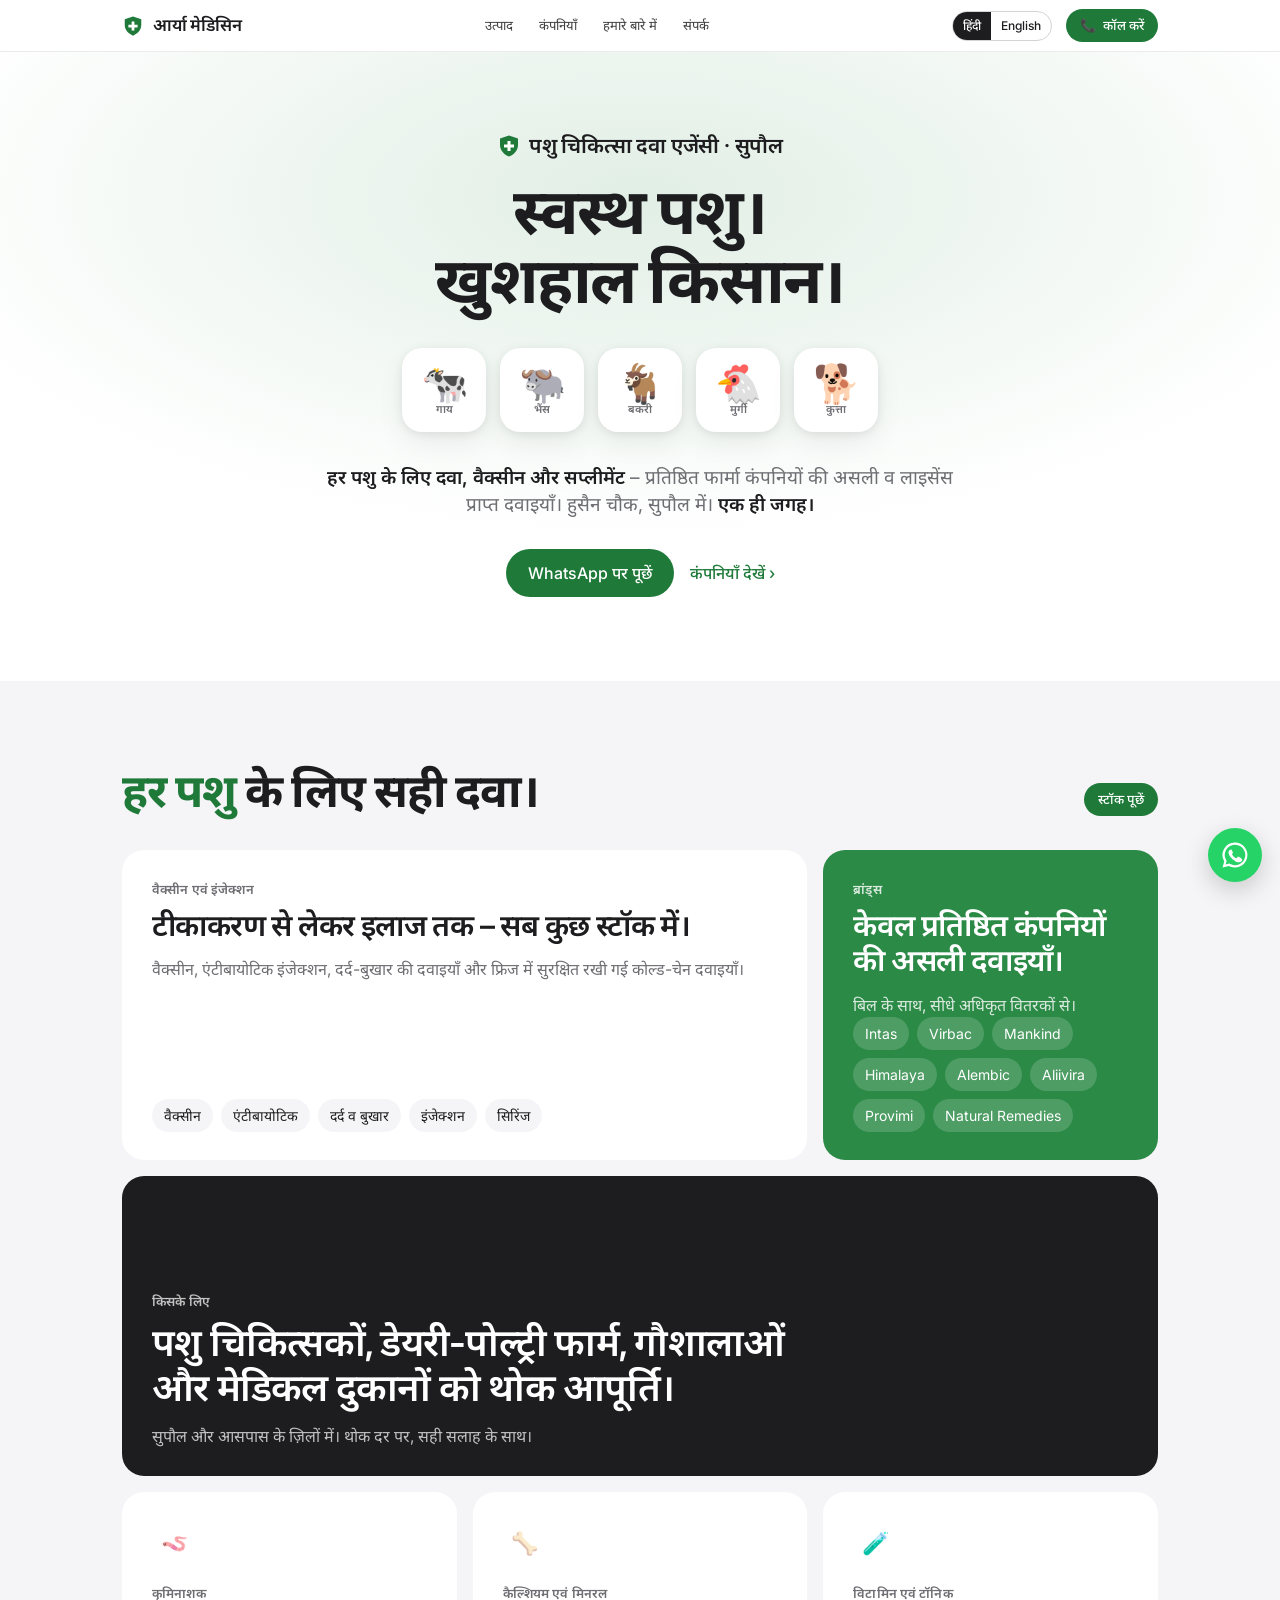
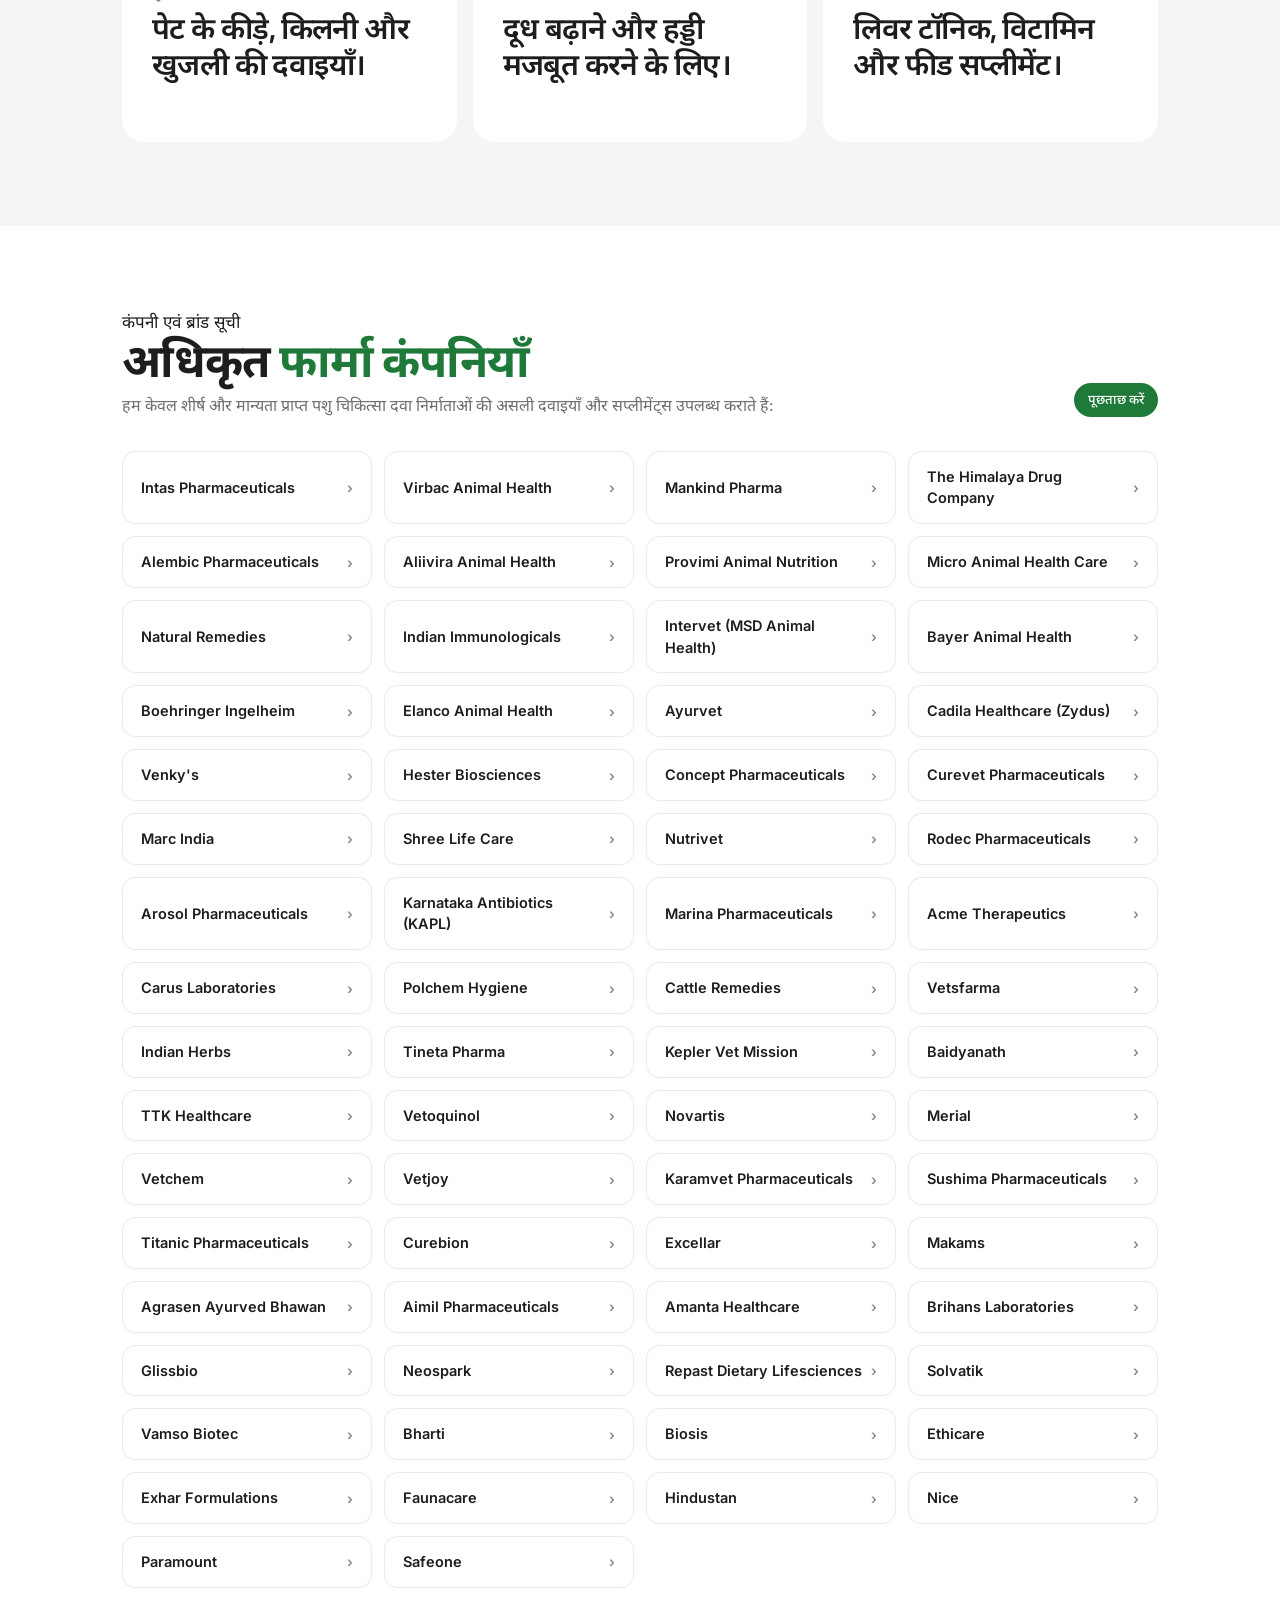
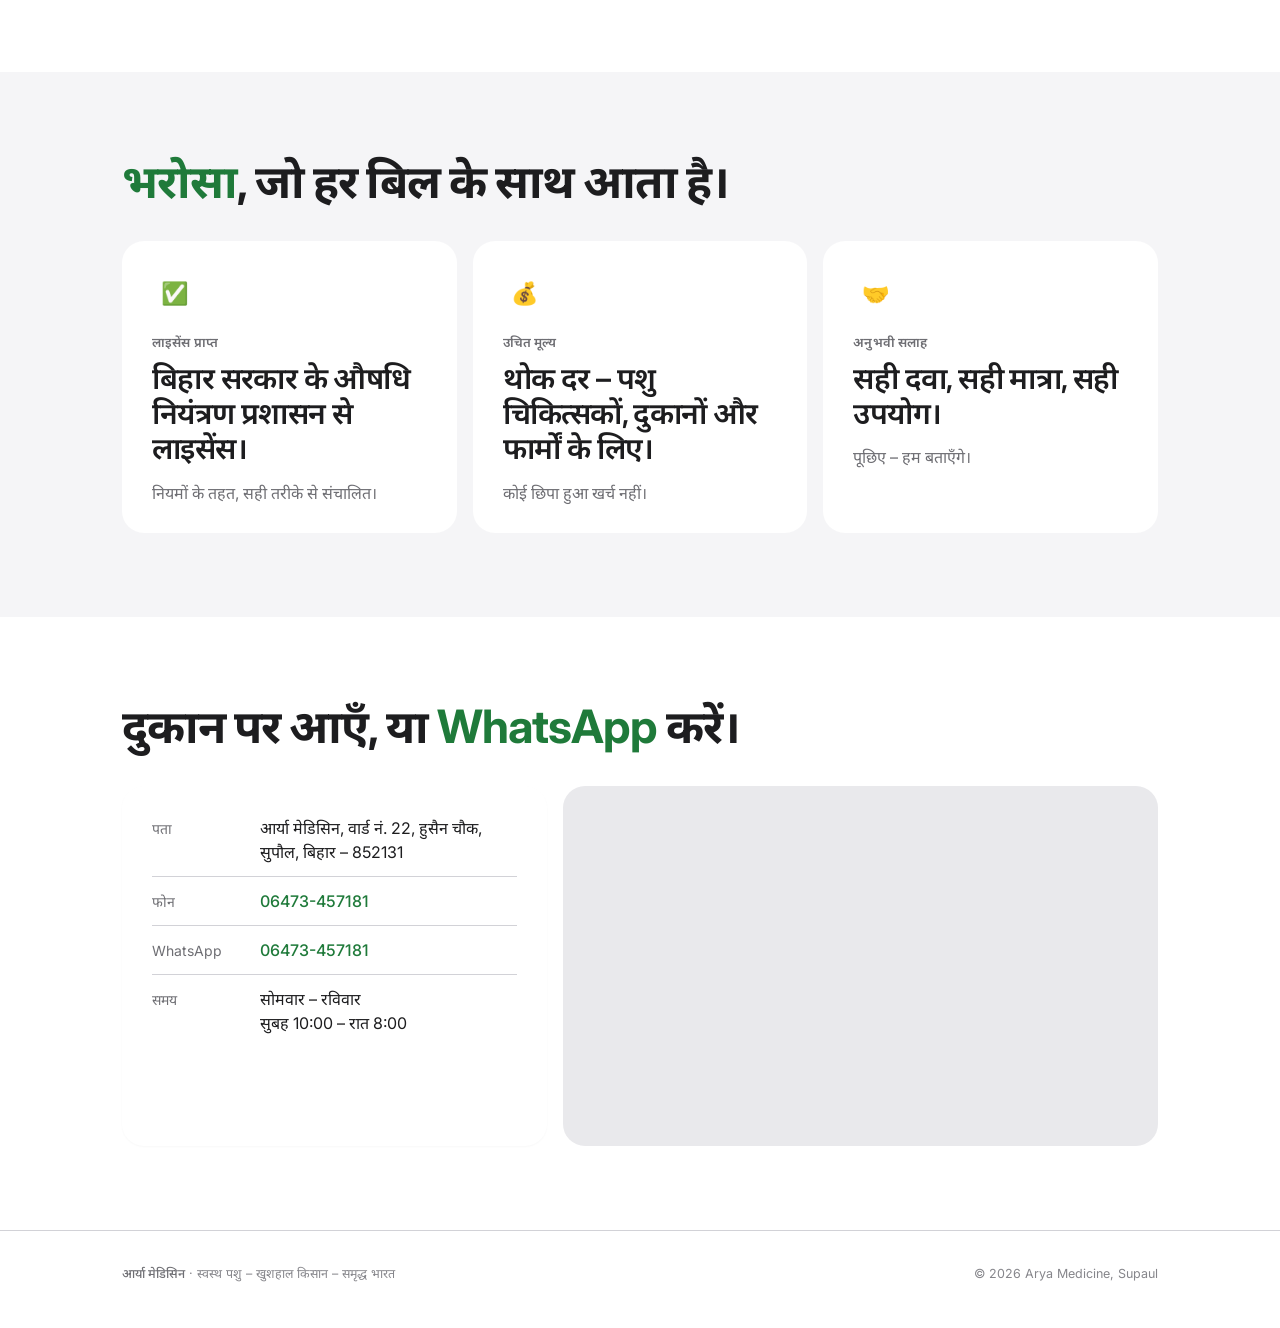
==== commit fb48e124: "Show number as BSNL landline 06473-457181" ====
--- a/index.html
+++ b/index.html
@@ -31,7 +31,7 @@
   "alternateName": "आर्या मेडिसिन",
   "description": "Licensed veterinary medicine wholesale agency in Supaul, Bihar. Genuine medicines, vaccines, dewormers, antibiotic injections, bolus and supplements from leading pharmaceutical companies.",
   "url": "https://aryamedicine.in/",
-  "telephone": "+91-6473457181",
+  "telephone": "+91-6473-457181",
   "address": {
     "@type": "PostalAddress",
     "streetAddress": "Ward No-22, Husain Chowk",
@@ -71,7 +71,7 @@
 <header class="nav"><div class="wrap">
   <a class="brand" href="./"><svg viewBox="0 0 48 48" aria-hidden="true"><path d="M24 3l18 6v13c0 11-8 19-18 23C14 41 6 33 6 22V9z" fill="#1f7a3a"/><path d="M21 14h6v7h7v6h-7v7h-6v-7h-7v-6h7z" fill="#fff"/></svg>आर्या मेडिसिन</a>
   <nav class="links"><a href="#products">उत्पाद</a><a href="#brands">कंपनियाँ</a><a href="#about">हमारे बारे में</a><a href="#contact">संपर्क</a></nav>
-  <div class="navr"><div class="lang" aria-label="भाषा चुनें"><span>हिंदी</span><a href="en/" hreflang="en" lang="en">English</a></div><a class="pill" href="tel:+916473457181">📞 <span>कॉल करें</span></a></div>
+  <div class="navr"><div class="lang" aria-label="भाषा चुनें"><span>हिंदी</span><a href="en/" hreflang="en" lang="en">English</a></div><a class="pill" href="tel:06473457181">📞 <span>कॉल करें</span></a></div>
 </div></header>
 
 <section class="hero"><div class="wrap">
@@ -189,8 +189,8 @@
   <div class="contact">
     <div class="card"><dl>
       <div><dt>पता</dt><dd>आर्या मेडिसिन, वार्ड नं. 22, हुसैन चौक, सुपौल, बिहार – 852131</dd></div>
-      <div><dt>फोन</dt><dd><a href="tel:+916473457181">+91 64734 57181</a></dd></div>
-      <div><dt>WhatsApp</dt><dd><a href="https://wa.me/916473457181">+91 64734 57181</a></dd></div>
+      <div><dt>फोन</dt><dd><a href="tel:06473457181">06473-457181</a></dd></div>
+      <div><dt>WhatsApp</dt><dd><a href="https://wa.me/916473457181">06473-457181</a></dd></div>
       <div><dt>समय</dt><dd>सोमवार – रविवार<br>सुबह 10:00 – रात 8:00</dd></div>
     </dl></div>
     <iframe class="map" loading="lazy" title="आर्या मेडिसिन का नक्शा" referrerpolicy="no-referrer-when-downgrade" src="https://www.google.com/maps?q=Arya+Medicine,+Husain+Chowk,+Supaul,+Bihar+852131&output=embed"></iframe>
